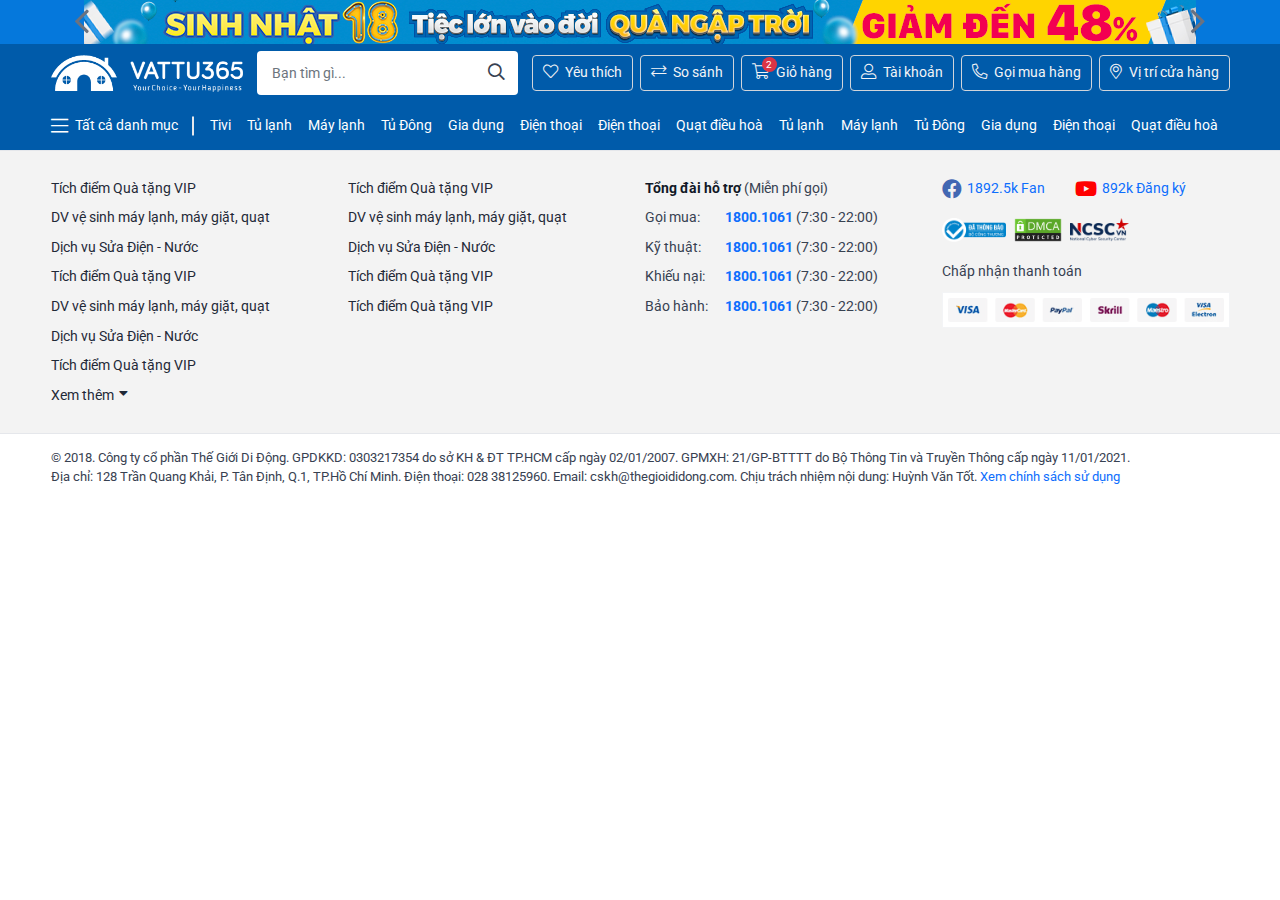
==== chi-tiet-san-pham.html @ 50f1509b "Update" ====
<!DOCTYPE html>
<html lang="vi">
<head>
	<meta charset="UTF-8">
	<meta name="viewport"
		  content="width=device-width, user-scalable=no, initial-scale=1.0, maximum-scale=1.0, minimum-scale=1.0">

	<title>Template - Vật Tư</title>
	<meta name="description" content="Template - Vật Tư">
	<meta name="author" content="">

	<meta property="og:title" content="Template - Vật Tư">
	<meta property="og:type" content="website">
	<meta property="og:url" content="">
	<meta property="og:description" content="Template - Vật Tư">
	<meta property="og:image" content="">

	<link rel="icon" href="/assets/images/favicon.png">
	<link rel="apple-touch-icon" href="/assets/images/favicon.png">

	<link rel="preconnect" href="https://fonts.googleapis.com">
	<link rel="preconnect" href="https://fonts.gstatic.com" crossorigin>
	<link href="https://fonts.googleapis.com/css2?family=Roboto:ital,wght@0,300;0,400;0,500;0,700;0,900;1,300;1,400;1,500;1,700;1,900&display=swap"
		  rel="stylesheet">

	<link rel="stylesheet" href="./assets/libs/bootstrap/bootstrap.min.css">
	<link rel="stylesheet" href="./assets/libs/fancybox/jquery.fancybox.css">
	<link rel="stylesheet" href="./assets/libs/swiper/swiper-bundle.min.css">
	<link rel="stylesheet" href="./assets/fonts/fontawesome/css/all.min.css">
	<link rel="stylesheet" href="./assets/css/base.css">
	<link rel="stylesheet" href="./assets/css/style.css">
</head>

<body>
<header id="header" class="header bgc-primary">
	<div class="header-slider position-relative z-index-2 overflow-hidden bgc-hover">
		<div class="container-lg px-0 px-lg-3">
			<div class="position-relative" id="sliderHeader">
				<div class="swiper">
					<div class="swiper-wrapper">
						<div class="swiper-slide">
							<div class="header-slider_item">
								<a class="d-block" href="">
									<img src="./assets/images/header-slide/1200-44-1200x44-1.png" width="1200"
										 height="44" alt="">
								</a>
							</div>
						</div>
						<div class="swiper-slide">
							<div class="header-slider_item">
								<a class="d-block" href="">
									<img src="./assets/images/header-slide/1200-44-1200x44-9.png" width="1200"
										 height="44" alt="">
								</a>
							</div>
						</div>
					</div>
				</div>
				<div class="button-slider button-prev position-absolute translate-middle-y top-50 z-index-2 transition-default">
					<i class="fal fa-angle-left"></i>
				</div>
				<div class="button-slider button-next position-absolute translate-middle-y top-50 z-index-2 transition-default">
					<i class="fal fa-angle-right"></i>
				</div>
			</div>
		</div>
	</div>
	<div class="header-main">
		<div class="container">
			<div class="header-main_inner">
				<div class="header-logo order-1 order-lg-1">
					<a href="/">
						<img src="./assets/images/logo-white.png" alt="">
					</a>
				</div>
				<div class="header-search order-3 order-lg-2">
					<form action="">
						<div class="header-search_wrapper">
							<div class="header-search_input">
								<input type="text" autocomplete="off" class="form-control form-search"
									   placeholder="Bạn tìm gì...">
								<button type="button" class="form-button"><i class="far fa-search"></i></button>
							</div>
							<div class="header-search_dropdown">
								<div class="header-search_dropdown__item">
									<div class="header-search_dropdown__item--header">
										Có phải bạn muốn tìm
									</div>
									<div class="header-search_dropdown__item--body">
										<a href="" class="item">
											Dịch vụ lắp đặt
										</a>
										<a href="" class="item">
											Laptop
										</a>
										<a href="" class="item">
											Laptop LG
										</a>
									</div>
								</div>
								<div class="header-search_dropdown__item">
									<div class="header-search_dropdown__item--header">
										Sản phẩm gợi ý
									</div>
									<div class="header-search_dropdown__item--body">
										<a href="" class="product-row">
											<div class="product-row_thumb">
												<div class="ratio ratio-16x9">
													<img data-src="https://cdn.tgdd.vn/Products/Images/1942/273413/TimerThumb/smart-qled-4k-50-inch-samsung-qa50q80b-(16).jpg"
														 class="lazy"
														 alt="">
												</div>
											</div>
											<div class="product-row_content">
												<div class="product-row_content--title">
													Samsung Smart TV QLED QA50Q80B
												</div>
												<div class="product-row_content--text">
													Online giá rẻ
												</div>
												<div class="product-row_content--price">
													<ins>
														20.500.000₫
													</ins>
													<del>
														24.500.000₫
													</del>
													<span>-10%</span>
												</div>
												<div class="product-row_content--text">
													Quà <b>4.000.000₫</b>
												</div>
											</div>
										</a>
										<a href="" class="product-row">
											<div class="product-row_thumb">
												<div class="ratio ratio-16x9">
													<img data-src="https://cdn.tgdd.vn/Products/Images/1942/273413/TimerThumb/smart-qled-4k-50-inch-samsung-qa50q80b-(16).jpg"
														 class="lazy"
														 alt="">
												</div>
											</div>
											<div class="product-row_content">
												<div class="product-row_content--title">
													Samsung Smart TV QLED QA50Q80B
													Samsung Smart TV QLED QA50Q80B
												</div>
												<div class="product-row_content--price">
													<ins>
														20.500.000₫
													</ins>
												</div>
											</div>
										</a>
										<a href="" class="product-row">
											<div class="product-row_thumb">
												<div class="ratio ratio-16x9">
													<img data-src="https://cdn.tgdd.vn/Products/Images/1942/273413/TimerThumb/smart-qled-4k-50-inch-samsung-qa50q80b-(16).jpg"
														 class="lazy"
														 alt="">
												</div>
											</div>
											<div class="product-row_content">
												<div class="product-row_content--title">
													Samsung Smart TV QLED QA50Q80B
												</div>
												<div class="product-row_content--text">
													Online giá rẻ
												</div>
												<div class="product-row_content--price">
													<ins>
														20.500.000₫
													</ins>
													<del>
														24.500.000₫
													</del>
													<span>-10%</span>
												</div>
												<div class="product-row_content--text">
													Quà <b>4.000.000₫</b>
												</div>
											</div>
										</a>
										<a href="" class="product-row">
											<div class="product-row_thumb">
												<div class="ratio ratio-16x9">
													<img data-src="https://cdn.tgdd.vn/Products/Images/1942/273413/TimerThumb/smart-qled-4k-50-inch-samsung-qa50q80b-(16).jpg"
														 class="lazy"
														 alt="">
												</div>
											</div>
											<div class="product-row_content">
												<div class="product-row_content--title">
													Samsung Smart TV QLED QA50Q80B
													Samsung Smart TV QLED QA50Q80B
												</div>
												<div class="product-row_content--price">
													<ins>
														20.500.000₫
													</ins>
												</div>
											</div>
										</a>
										<a href="" class="product-row">
											<div class="product-row_thumb">
												<div class="ratio ratio-16x9">
													<img data-src="https://cdn.tgdd.vn/Products/Images/1942/273413/TimerThumb/smart-qled-4k-50-inch-samsung-qa50q80b-(16).jpg"
														 class="lazy"
														 alt="">
												</div>
											</div>
											<div class="product-row_content">
												<div class="product-row_content--title">
													Samsung Smart TV QLED QA50Q80B
												</div>
												<div class="product-row_content--text">
													Online giá rẻ
												</div>
												<div class="product-row_content--price">
													<ins>
														20.500.000₫
													</ins>
													<del>
														24.500.000₫
													</del>
													<span>-10%</span>
												</div>
												<div class="product-row_content--text">
													Quà <b>4.000.000₫</b>
												</div>
											</div>
										</a>
										<a href="" class="product-row">
											<div class="product-row_thumb">
												<div class="ratio ratio-16x9">
													<img data-src="https://cdn.tgdd.vn/Products/Images/1942/273413/TimerThumb/smart-qled-4k-50-inch-samsung-qa50q80b-(16).jpg"
														 class="lazy"
														 alt="">
												</div>
											</div>
											<div class="product-row_content">
												<div class="product-row_content--title">
													Samsung Smart TV QLED QA50Q80B
													Samsung Smart TV QLED QA50Q80B
												</div>
												<div class="product-row_content--price">
													<ins>
														20.500.000₫
													</ins>
												</div>
											</div>
										</a>
										<a href="" class="product-row">
											<div class="product-row_thumb">
												<div class="ratio ratio-16x9">
													<img data-src="https://cdn.tgdd.vn/Products/Images/1942/273413/TimerThumb/smart-qled-4k-50-inch-samsung-qa50q80b-(16).jpg"
														 class="lazy"
														 alt="">
												</div>
											</div>
											<div class="product-row_content">
												<div class="product-row_content--title">
													Samsung Smart TV QLED QA50Q80B
												</div>
												<div class="product-row_content--text">
													Online giá rẻ
												</div>
												<div class="product-row_content--price">
													<ins>
														20.500.000₫
													</ins>
													<del>
														24.500.000₫
													</del>
													<span>-10%</span>
												</div>
												<div class="product-row_content--text">
													Quà <b>4.000.000₫</b>
												</div>
											</div>
										</a>
										<a href="" class="product-row">
											<div class="product-row_thumb">
												<div class="ratio ratio-16x9">
													<img data-src="https://cdn.tgdd.vn/Products/Images/1942/273413/TimerThumb/smart-qled-4k-50-inch-samsung-qa50q80b-(16).jpg"
														 class="lazy"
														 alt="">
												</div>
											</div>
											<div class="product-row_content">
												<div class="product-row_content--title">
													Samsung Smart TV QLED QA50Q80B
													Samsung Smart TV QLED QA50Q80B
												</div>
												<div class="product-row_content--price">
													<ins>
														20.500.000₫
													</ins>
												</div>
											</div>
										</a>
									</div>
								</div>
							</div>
						</div>
					</form>
				</div>
				<div class="header-actions ms-auto ms-lg-0 order-2 order-lg-3">
					<div class="header-actions_item">
						<a href="">
							<i class="fal fa-heart"></i>
							<span class="d-none d-lg-block">
								Yêu thích
							</span>
						</a>
					</div>
					<div class="header-actions_item d-none d-lg-flex">
						<a href="">
							<i class="fal fa-exchange"></i>
							So sánh
						</a>
					</div>
					<div class="header-actions_item">
						<a href="">
							<i class="fal fa-shopping-cart"></i>
							<span class="d-none d-lg-block">
								Giỏ hàng
							</span>
							<span class="number">2</span>
						</a>
					</div>
					<div class="header-actions_item">
						<a href="">
							<i class="fal fa-user-alt"></i>
							<span class="d-none d-lg-block">
								Tài khoản
							</span>
						</a>
					</div>
					<div class="header-actions_item">
						<a href="">
							<i class="fal fa-phone-alt"></i>
							<span class="d-none d-lg-block">
								Gọi mua hàng
							</span>
						</a>
					</div>
					<div class="header-actions_item">
						<a href="">
							<i class="fal fa-map-marker-alt"></i>
							<span class="d-none d-lg-block">
								Vị trí cửa hàng
							</span>
						</a>
					</div>
					<div class="header-actions_item d-flex d-lg-none">
						<a href="javascript:void(0)" id="header-hamburger">
							<i class="fal fa-bars"></i>
						</a>
					</div>
				</div>
			</div>
		</div>
	</div>
	<div class="header-navigation">
		<div class="container">
			<ul class="navigation-list">
				<li class="navigation-list_item navigation-list_category">
					<a href="">
						<i class="fal fa-bars"></i>
						Tất cả danh mục
					</a>
					<ul class="navigation-mega" id="header-navigation">
						<li class="navigation-mega_item">
							<a href="">
								<span class="navigation-mega_item__icon">
									<img src="./assets/images/icon-navigation/hot.png" alt="">
								</span>
								Tivi, Loa, Dàn Karaoke
								<span class="navigation-mega_item__arrow">
									<i class="fal fa-angle-right"></i>
								</span>
							</a>
							<div class="navigation-mega_sub">
								<div class="navigation-mega_sub__item">
									<div class="navigation-mega_sub__item--title">
										<a href="">
											TIVI
											<span>
												Xem tất cả
												<i class="fas fa-caret-right"></i>
											</span>
										</a>
									</div>
									<ul class="navigation-mega_sub__item--list">
										<li>
											<a href="">
												Tivi trả góp 0 - 1%
											</a>
										</li>
										<li>
											<a href="">
												Sony
											</a>
										</li>
										<li>
											<a href="">
												Samsung
											</a>
										</li>
										<li>
											<a href="">
												LG
											</a>
										</li>
										<li>
											<a href="">
												TCL
											</a>
										</li>
										<li>
											<a href="">
												Từ 32 - 43 inch
											</a>
										</li>
										<li>
											<a href="">
												Từ 43 - 55 inch
											</a>
										</li>
										<li>
											<a href="">
												Dưới 7 triệu
											</a>
										</li>
										<li>
											<a href="">
												Tivi cao cấp
											</a>
										</li>
										<li>
											<a href="">
												Máy chiếu
											</a>
										</li>
									</ul>
								</div>
								<div class="navigation-mega_sub__item">
									<div class="navigation-mega_sub__item--title">
										<a href="">
											LOA, ÂM THANH
											<span>
												Xem tất cả
												<i class="fas fa-caret-right"></i>
											</span>
										</a>
									</div>
									<ul class="navigation-mega_sub__item--list">
										<li>
											<a href="">
												Loa kéo
											</a>
										</li>
										<li>
											<a href="">
												Loa Bluetooth
											</a>
										</li>
										<li>
											<a href="">
												Loa thanh (Soundbar)
											</a>
										</li>
										<li>
											<a href="">
												Dàn âm thanh
											</a>
										</li>
										<li>
											<a href="">
												Dàn Karaoke, Amply
											</a>
										</li>
										<li>
											<a href="">
												Micro
											</a>
										</li>
										<li>
											<a href="">
												Loa Sony
											</a>
										</li>
										<li>
											<a href="">
												Loa Samsung
											</a>
										</li>
										<li>
											<a href="">
												Loa Nanomax
											</a>
										</li>
										<li>
											<a href="">
												Loa JBL
											</a>
										</li>
									</ul>
								</div>
								<div class="navigation-mega_sub__item">
									<div class="navigation-mega_sub__item--title">
										<a href="">
											PHỤ KIỆN TIVI
										</a>
									</div>
									<ul class="navigation-mega_sub__item--list">
										<li>
											<a href="">
												Cáp HDMI, cáp Tivi
											</a>
										</li>
										<li>
											<a href="">
												Khung treo Tivi
											</a>
										</li>
										<li>
											<a href="">
												Điều khiển TV
											</a>
										</li>
										<li>
											<a href="">
												Android TV Box
											</a>
										</li>
									</ul>
								</div>
								<div class="navigation-mega_sub__item">
									<div class="navigation-mega_sub__item--title">
										<a href="">
											TIVI
											<span>
												Xem tất cả
												<i class="fas fa-caret-right"></i>
											</span>
										</a>
									</div>
									<ul class="navigation-mega_sub__item--list">
										<li>
											<a href="">
												Tivi trả góp 0 - 1%
											</a>
										</li>
										<li>
											<a href="">
												Sony
											</a>
										</li>
										<li>
											<a href="">
												Samsung
											</a>
										</li>
										<li>
											<a href="">
												LG
											</a>
										</li>
										<li>
											<a href="">
												TCL
											</a>
										</li>
										<li>
											<a href="">
												Từ 32 - 43 inch
											</a>
										</li>
										<li>
											<a href="">
												Từ 43 - 55 inch
											</a>
										</li>
										<li>
											<a href="">
												Dưới 7 triệu
											</a>
										</li>
										<li>
											<a href="">
												Tivi cao cấp
											</a>
										</li>
										<li>
											<a href="">
												Máy chiếu
											</a>
										</li>
									</ul>
								</div>
								<div class="navigation-mega_sub__item">
									<div class="navigation-mega_sub__item--title">
										<a href="">
											LOA, ÂM THANH
											<span>
												Xem tất cả
												<i class="fas fa-caret-right"></i>
											</span>
										</a>
									</div>
									<ul class="navigation-mega_sub__item--list">
										<li>
											<a href="">
												Loa kéo
											</a>
										</li>
										<li>
											<a href="">
												Loa Bluetooth
											</a>
										</li>
										<li>
											<a href="">
												Loa thanh (Soundbar)
											</a>
										</li>
										<li>
											<a href="">
												Dàn âm thanh
											</a>
										</li>
										<li>
											<a href="">
												Dàn Karaoke, Amply
											</a>
										</li>
										<li>
											<a href="">
												Micro
											</a>
										</li>
										<li>
											<a href="">
												Loa Sony
											</a>
										</li>
										<li>
											<a href="">
												Loa Samsung
											</a>
										</li>
										<li>
											<a href="">
												Loa Nanomax
											</a>
										</li>
										<li>
											<a href="">
												Loa JBL
											</a>
										</li>
									</ul>
								</div>
								<div class="navigation-mega_sub__item">
									<div class="navigation-mega_sub__item--title">
										<a href="">
											PHỤ KIỆN TIVI
										</a>
									</div>
									<ul class="navigation-mega_sub__item--list">
										<li>
											<a href="">
												Cáp HDMI, cáp Tivi
											</a>
										</li>
										<li>
											<a href="">
												Khung treo Tivi
											</a>
										</li>
										<li>
											<a href="">
												Điều khiển TV
											</a>
										</li>
										<li>
											<a href="">
												Android TV Box
											</a>
										</li>
									</ul>
								</div>
								<div class="navigation-mega_sub__item">
									<div class="navigation-mega_sub__item--title">
										<a href="">
											TIVI
											<span>
												Xem tất cả
												<i class="fas fa-caret-right"></i>
											</span>
										</a>
									</div>
									<ul class="navigation-mega_sub__item--list">
										<li>
											<a href="">
												Tivi trả góp 0 - 1%
											</a>
										</li>
										<li>
											<a href="">
												Sony
											</a>
										</li>
										<li>
											<a href="">
												Samsung
											</a>
										</li>
										<li>
											<a href="">
												LG
											</a>
										</li>
										<li>
											<a href="">
												TCL
											</a>
										</li>
										<li>
											<a href="">
												Từ 32 - 43 inch
											</a>
										</li>
										<li>
											<a href="">
												Từ 43 - 55 inch
											</a>
										</li>
										<li>
											<a href="">
												Dưới 7 triệu
											</a>
										</li>
										<li>
											<a href="">
												Tivi cao cấp
											</a>
										</li>
										<li>
											<a href="">
												Máy chiếu
											</a>
										</li>
									</ul>
								</div>
								<div class="navigation-mega_sub__item">
									<div class="navigation-mega_sub__item--title">
										<a href="">
											LOA, ÂM THANH
											<span>
												Xem tất cả
												<i class="fas fa-caret-right"></i>
											</span>
										</a>
									</div>
									<ul class="navigation-mega_sub__item--list">
										<li>
											<a href="">
												Loa kéo
											</a>
										</li>
										<li>
											<a href="">
												Loa Bluetooth
											</a>
										</li>
										<li>
											<a href="">
												Loa thanh (Soundbar)
											</a>
										</li>
										<li>
											<a href="">
												Dàn âm thanh
											</a>
										</li>
										<li>
											<a href="">
												Dàn Karaoke, Amply
											</a>
										</li>
										<li>
											<a href="">
												Micro
											</a>
										</li>
										<li>
											<a href="">
												Loa Sony
											</a>
										</li>
										<li>
											<a href="">
												Loa Samsung
											</a>
										</li>
										<li>
											<a href="">
												Loa Nanomax
											</a>
										</li>
										<li>
											<a href="">
												Loa JBL
											</a>
										</li>
									</ul>
								</div>
								<div class="navigation-mega_sub__item">
									<div class="navigation-mega_sub__item--title">
										<a href="">
											PHỤ KIỆN TIVI
										</a>
									</div>
									<ul class="navigation-mega_sub__item--list">
										<li>
											<a href="">
												Cáp HDMI, cáp Tivi
											</a>
										</li>
										<li>
											<a href="">
												Khung treo Tivi
											</a>
										</li>
										<li>
											<a href="">
												Điều khiển TV
											</a>
										</li>
										<li>
											<a href="">
												Android TV Box
											</a>
										</li>
									</ul>
								</div>
								<div class="navigation-mega_sub__item">
									<div class="navigation-mega_sub__item--title">
										<a href="">
											TIVI
											<span>
												Xem tất cả
												<i class="fas fa-caret-right"></i>
											</span>
										</a>
									</div>
									<ul class="navigation-mega_sub__item--list">
										<li>
											<a href="">
												Tivi trả góp 0 - 1%
											</a>
										</li>
										<li>
											<a href="">
												Sony
											</a>
										</li>
										<li>
											<a href="">
												Samsung
											</a>
										</li>
										<li>
											<a href="">
												LG
											</a>
										</li>
										<li>
											<a href="">
												TCL
											</a>
										</li>
										<li>
											<a href="">
												Từ 32 - 43 inch
											</a>
										</li>
										<li>
											<a href="">
												Từ 43 - 55 inch
											</a>
										</li>
										<li>
											<a href="">
												Dưới 7 triệu
											</a>
										</li>
										<li>
											<a href="">
												Tivi cao cấp
											</a>
										</li>
										<li>
											<a href="">
												Máy chiếu
											</a>
										</li>
									</ul>
								</div>
								<div class="navigation-mega_sub__item">
									<div class="navigation-mega_sub__item--title">
										<a href="">
											LOA, ÂM THANH
											<span>
												Xem tất cả
												<i class="fas fa-caret-right"></i>
											</span>
										</a>
									</div>
									<ul class="navigation-mega_sub__item--list">
										<li>
											<a href="">
												Loa kéo
											</a>
										</li>
										<li>
											<a href="">
												Loa Bluetooth
											</a>
										</li>
										<li>
											<a href="">
												Loa thanh (Soundbar)
											</a>
										</li>
										<li>
											<a href="">
												Dàn âm thanh
											</a>
										</li>
										<li>
											<a href="">
												Dàn Karaoke, Amply
											</a>
										</li>
										<li>
											<a href="">
												Micro
											</a>
										</li>
										<li>
											<a href="">
												Loa Sony
											</a>
										</li>
										<li>
											<a href="">
												Loa Samsung
											</a>
										</li>
										<li>
											<a href="">
												Loa Nanomax
											</a>
										</li>
										<li>
											<a href="">
												Loa JBL
											</a>
										</li>
									</ul>
								</div>
								<div class="navigation-mega_sub__item">
									<div class="navigation-mega_sub__item--title">
										<a href="">
											PHỤ KIỆN TIVI
										</a>
									</div>
									<ul class="navigation-mega_sub__item--list">
										<li>
											<a href="">
												Cáp HDMI, cáp Tivi
											</a>
										</li>
										<li>
											<a href="">
												Khung treo Tivi
											</a>
										</li>
										<li>
											<a href="">
												Điều khiển TV
											</a>
										</li>
										<li>
											<a href="">
												Android TV Box
											</a>
										</li>
									</ul>
								</div>
							</div>
						</li>
						<li class="navigation-mega_item">
							<a href="">
								<span class="navigation-mega_item__icon">
									<img src="./assets/images/icon-navigation/tu-lanh.png" alt="">
								</span>
								Tủ lạnh, tủ đông, tủ mát
								<span class="navigation-mega_item__arrow">
									<i class="fal fa-angle-right"></i>
								</span>
							</a>
							<div class="navigation-mega_sub">
								<div class="navigation-mega_sub__item">
									<div class="navigation-mega_sub__item--title">
										<a href="">
											TIVI
											<span>
												Xem tất cả
												<i class="fas fa-caret-right"></i>
											</span>
										</a>
									</div>
									<ul class="navigation-mega_sub__item--list">
										<li>
											<a href="">
												Tivi trả góp 0 - 1%
											</a>
										</li>
										<li>
											<a href="">
												Sony
											</a>
										</li>
										<li>
											<a href="">
												Samsung
											</a>
										</li>
										<li>
											<a href="">
												LG
											</a>
										</li>
										<li>
											<a href="">
												TCL
											</a>
										</li>
										<li>
											<a href="">
												Từ 32 - 43 inch
											</a>
										</li>
										<li>
											<a href="">
												Từ 43 - 55 inch
											</a>
										</li>
										<li>
											<a href="">
												Dưới 7 triệu
											</a>
										</li>
										<li>
											<a href="">
												Tivi cao cấp
											</a>
										</li>
										<li>
											<a href="">
												Máy chiếu
											</a>
										</li>
									</ul>
								</div>
								<div class="navigation-mega_sub__item">
									<div class="navigation-mega_sub__item--title">
										<a href="">
											LOA, ÂM THANH
											<span>
												Xem tất cả
												<i class="fas fa-caret-right"></i>
											</span>
										</a>
									</div>
									<ul class="navigation-mega_sub__item--list">
										<li>
											<a href="">
												Loa kéo
											</a>
										</li>
										<li>
											<a href="">
												Loa Bluetooth
											</a>
										</li>
										<li>
											<a href="">
												Loa thanh (Soundbar)
											</a>
										</li>
										<li>
											<a href="">
												Dàn âm thanh
											</a>
										</li>
										<li>
											<a href="">
												Dàn Karaoke, Amply
											</a>
										</li>
										<li>
											<a href="">
												Micro
											</a>
										</li>
										<li>
											<a href="">
												Loa Sony
											</a>
										</li>
										<li>
											<a href="">
												Loa Samsung
											</a>
										</li>
										<li>
											<a href="">
												Loa Nanomax
											</a>
										</li>
										<li>
											<a href="">
												Loa JBL
											</a>
										</li>
									</ul>
								</div>
								<div class="navigation-mega_sub__item">
									<div class="navigation-mega_sub__item--title">
										<a href="">
											PHỤ KIỆN TIVI
										</a>
									</div>
									<ul class="navigation-mega_sub__item--list">
										<li>
											<a href="">
												Cáp HDMI, cáp Tivi
											</a>
										</li>
										<li>
											<a href="">
												Khung treo Tivi
											</a>
										</li>
										<li>
											<a href="">
												Điều khiển TV
											</a>
										</li>
										<li>
											<a href="">
												Android TV Box
											</a>
										</li>
									</ul>
								</div>
							</div>
						</li>
						<li class="navigation-mega_item">
							<a href="">
								<span class="navigation-mega_item__icon">
									<img src="./assets/images/icon-navigation/may-giat.png" alt="">
								</span>
								Máy giặt, sấy quần áo
								<span class="navigation-mega_item__arrow">
									<i class="fal fa-angle-right"></i>
								</span>
							</a>
							<div class="navigation-mega_sub">
								<div class="navigation-mega_sub__item">
									<div class="navigation-mega_sub__item--title">
										<a href="">
											PHỤ KIỆN TIVI
										</a>
									</div>
									<ul class="navigation-mega_sub__item--list">
										<li>
											<a href="">
												Cáp HDMI, cáp Tivi
											</a>
										</li>
										<li>
											<a href="">
												Khung treo Tivi
											</a>
										</li>
										<li>
											<a href="">
												Điều khiển TV
											</a>
										</li>
										<li>
											<a href="">
												Android TV Box
											</a>
										</li>
									</ul>
								</div>
							</div>
						</li>
						<li class="navigation-mega_item">
							<a href="">
								<span class="navigation-mega_item__icon">
									<img src="./assets/images/icon-navigation/hot.png" alt="">
								</span>
								Máy lạnh, quạt điều hoà
								<span class="navigation-mega_item__arrow">
									<i class="fal fa-angle-right"></i>
								</span>
							</a>
							<div class="navigation-mega_sub">
								<div class="navigation-mega_sub__item">
									<div class="navigation-mega_sub__item--title">
										<a href="">
											TIVI
											<span>
												Xem tất cả
												<i class="fas fa-caret-right"></i>
											</span>
										</a>
									</div>
									<ul class="navigation-mega_sub__item--list">
										<li>
											<a href="">
												Tivi trả góp 0 - 1%
											</a>
										</li>
										<li>
											<a href="">
												Sony
											</a>
										</li>
										<li>
											<a href="">
												Samsung
											</a>
										</li>
										<li>
											<a href="">
												LG
											</a>
										</li>
										<li>
											<a href="">
												TCL
											</a>
										</li>
										<li>
											<a href="">
												Từ 32 - 43 inch
											</a>
										</li>
										<li>
											<a href="">
												Từ 43 - 55 inch
											</a>
										</li>
										<li>
											<a href="">
												Dưới 7 triệu
											</a>
										</li>
										<li>
											<a href="">
												Tivi cao cấp
											</a>
										</li>
										<li>
											<a href="">
												Máy chiếu
											</a>
										</li>
									</ul>
								</div>
								<div class="navigation-mega_sub__item">
									<div class="navigation-mega_sub__item--title">
										<a href="">
											LOA, ÂM THANH
											<span>
												Xem tất cả
												<i class="fas fa-caret-right"></i>
											</span>
										</a>
									</div>
									<ul class="navigation-mega_sub__item--list">
										<li>
											<a href="">
												Loa kéo
											</a>
										</li>
										<li>
											<a href="">
												Loa Bluetooth
											</a>
										</li>
										<li>
											<a href="">
												Loa thanh (Soundbar)
											</a>
										</li>
										<li>
											<a href="">
												Dàn âm thanh
											</a>
										</li>
										<li>
											<a href="">
												Dàn Karaoke, Amply
											</a>
										</li>
										<li>
											<a href="">
												Micro
											</a>
										</li>
										<li>
											<a href="">
												Loa Sony
											</a>
										</li>
										<li>
											<a href="">
												Loa Samsung
											</a>
										</li>
										<li>
											<a href="">
												Loa Nanomax
											</a>
										</li>
										<li>
											<a href="">
												Loa JBL
											</a>
										</li>
									</ul>
								</div>
								<div class="navigation-mega_sub__item">
									<div class="navigation-mega_sub__item--title">
										<a href="">
											PHỤ KIỆN TIVI
										</a>
									</div>
									<ul class="navigation-mega_sub__item--list">
										<li>
											<a href="">
												Cáp HDMI, cáp Tivi
											</a>
										</li>
										<li>
											<a href="">
												Khung treo Tivi
											</a>
										</li>
										<li>
											<a href="">
												Điều khiển TV
											</a>
										</li>
										<li>
											<a href="">
												Android TV Box
											</a>
										</li>
									</ul>
								</div>
								<div class="navigation-mega_sub__item">
									<div class="navigation-mega_sub__item--title">
										<a href="">
											LOA, ÂM THANH
											<span>
												Xem tất cả
												<i class="fas fa-caret-right"></i>
											</span>
										</a>
									</div>
									<ul class="navigation-mega_sub__item--list">
										<li>
											<a href="">
												Loa kéo
											</a>
										</li>
										<li>
											<a href="">
												Loa Bluetooth
											</a>
										</li>
										<li>
											<a href="">
												Loa thanh (Soundbar)
											</a>
										</li>
										<li>
											<a href="">
												Dàn âm thanh
											</a>
										</li>
										<li>
											<a href="">
												Dàn Karaoke, Amply
											</a>
										</li>
										<li>
											<a href="">
												Micro
											</a>
										</li>
										<li>
											<a href="">
												Loa Sony
											</a>
										</li>
										<li>
											<a href="">
												Loa Samsung
											</a>
										</li>
										<li>
											<a href="">
												Loa Nanomax
											</a>
										</li>
										<li>
											<a href="">
												Loa JBL
											</a>
										</li>
									</ul>
								</div>
							</div>
						</li>
						<li class="navigation-mega_item">
							<a href="">
								<span class="navigation-mega_item__icon">
									<img src="./assets/images/icon-navigation/dien-gia-dung.png" alt="">
								</span>
								Điện gia dụng, Nồi chiên
								<span class="navigation-mega_item__arrow">
									<i class="fal fa-angle-right"></i>
								</span>
							</a>
							<div class="navigation-mega_sub">
								<div class="navigation-mega_sub__item">
									<div class="navigation-mega_sub__item--title">
										<a href="">
											TIVI
											<span>
												Xem tất cả
												<i class="fas fa-caret-right"></i>
											</span>
										</a>
									</div>
									<ul class="navigation-mega_sub__item--list">
										<li>
											<a href="">
												Tivi trả góp 0 - 1%
											</a>
										</li>
										<li>
											<a href="">
												Sony
											</a>
										</li>
										<li>
											<a href="">
												Samsung
											</a>
										</li>
										<li>
											<a href="">
												LG
											</a>
										</li>
										<li>
											<a href="">
												TCL
											</a>
										</li>
										<li>
											<a href="">
												Từ 32 - 43 inch
											</a>
										</li>
										<li>
											<a href="">
												Từ 43 - 55 inch
											</a>
										</li>
										<li>
											<a href="">
												Dưới 7 triệu
											</a>
										</li>
										<li>
											<a href="">
												Tivi cao cấp
											</a>
										</li>
										<li>
											<a href="">
												Máy chiếu
											</a>
										</li>
									</ul>
								</div>
								<div class="navigation-mega_sub__item">
									<div class="navigation-mega_sub__item--title">
										<a href="">
											LOA, ÂM THANH
											<span>
												Xem tất cả
												<i class="fas fa-caret-right"></i>
											</span>
										</a>
									</div>
									<ul class="navigation-mega_sub__item--list">
										<li>
											<a href="">
												Loa kéo
											</a>
										</li>
										<li>
											<a href="">
												Loa Bluetooth
											</a>
										</li>
										<li>
											<a href="">
												Loa thanh (Soundbar)
											</a>
										</li>
										<li>
											<a href="">
												Dàn âm thanh
											</a>
										</li>
										<li>
											<a href="">
												Dàn Karaoke, Amply
											</a>
										</li>
										<li>
											<a href="">
												Micro
											</a>
										</li>
										<li>
											<a href="">
												Loa Sony
											</a>
										</li>
										<li>
											<a href="">
												Loa Samsung
											</a>
										</li>
										<li>
											<a href="">
												Loa Nanomax
											</a>
										</li>
										<li>
											<a href="">
												Loa JBL
											</a>
										</li>
									</ul>
								</div>
								<div class="navigation-mega_sub__item">
									<div class="navigation-mega_sub__item--title">
										<a href="">
											PHỤ KIỆN TIVI
										</a>
									</div>
									<ul class="navigation-mega_sub__item--list">
										<li>
											<a href="">
												Cáp HDMI, cáp Tivi
											</a>
										</li>
										<li>
											<a href="">
												Khung treo Tivi
											</a>
										</li>
										<li>
											<a href="">
												Điều khiển TV
											</a>
										</li>
										<li>
											<a href="">
												Android TV Box
											</a>
										</li>
									</ul>
								</div>
								<div class="navigation-mega_sub__item">
									<div class="navigation-mega_sub__item--title">
										<a href="">
											LOA, ÂM THANH
											<span>
												Xem tất cả
												<i class="fas fa-caret-right"></i>
											</span>
										</a>
									</div>
									<ul class="navigation-mega_sub__item--list">
										<li>
											<a href="">
												Loa kéo
											</a>
										</li>
										<li>
											<a href="">
												Loa Bluetooth
											</a>
										</li>
										<li>
											<a href="">
												Loa thanh (Soundbar)
											</a>
										</li>
										<li>
											<a href="">
												Dàn âm thanh
											</a>
										</li>
										<li>
											<a href="">
												Dàn Karaoke, Amply
											</a>
										</li>
										<li>
											<a href="">
												Micro
											</a>
										</li>
										<li>
											<a href="">
												Loa Sony
											</a>
										</li>
										<li>
											<a href="">
												Loa Samsung
											</a>
										</li>
										<li>
											<a href="">
												Loa Nanomax
											</a>
										</li>
										<li>
											<a href="">
												Loa JBL
											</a>
										</li>
									</ul>
								</div>
							</div>
						</li>
						<li class="navigation-mega_item">
							<a href="">
								<span class="navigation-mega_item__icon">
									<img src="./assets/images/icon-navigation/do-dung-nha-bep.png" alt="">
								</span>
								Đồ dùng nhà bếp, Bếp điện
								<span class="navigation-mega_item__arrow">
									<i class="fal fa-angle-right"></i>
								</span>
							</a>
							<div class="navigation-mega_sub">
								<div class="navigation-mega_sub__item">
									<div class="navigation-mega_sub__item--title">
										<a href="">
											TIVI
											<span>
												Xem tất cả
												<i class="fas fa-caret-right"></i>
											</span>
										</a>
									</div>
									<ul class="navigation-mega_sub__item--list">
										<li>
											<a href="">
												Tivi trả góp 0 - 1%
											</a>
										</li>
										<li>
											<a href="">
												Sony
											</a>
										</li>
										<li>
											<a href="">
												Samsung
											</a>
										</li>
										<li>
											<a href="">
												LG
											</a>
										</li>
										<li>
											<a href="">
												TCL
											</a>
										</li>
										<li>
											<a href="">
												Từ 32 - 43 inch
											</a>
										</li>
										<li>
											<a href="">
												Từ 43 - 55 inch
											</a>
										</li>
										<li>
											<a href="">
												Dưới 7 triệu
											</a>
										</li>
										<li>
											<a href="">
												Tivi cao cấp
											</a>
										</li>
										<li>
											<a href="">
												Máy chiếu
											</a>
										</li>
									</ul>
								</div>
								<div class="navigation-mega_sub__item">
									<div class="navigation-mega_sub__item--title">
										<a href="">
											LOA, ÂM THANH
											<span>
												Xem tất cả
												<i class="fas fa-caret-right"></i>
											</span>
										</a>
									</div>
									<ul class="navigation-mega_sub__item--list">
										<li>
											<a href="">
												Loa kéo
											</a>
										</li>
										<li>
											<a href="">
												Loa Bluetooth
											</a>
										</li>
										<li>
											<a href="">
												Loa thanh (Soundbar)
											</a>
										</li>
										<li>
											<a href="">
												Dàn âm thanh
											</a>
										</li>
										<li>
											<a href="">
												Dàn Karaoke, Amply
											</a>
										</li>
										<li>
											<a href="">
												Micro
											</a>
										</li>
										<li>
											<a href="">
												Loa Sony
											</a>
										</li>
										<li>
											<a href="">
												Loa Samsung
											</a>
										</li>
										<li>
											<a href="">
												Loa Nanomax
											</a>
										</li>
										<li>
											<a href="">
												Loa JBL
											</a>
										</li>
									</ul>
								</div>
								<div class="navigation-mega_sub__item">
									<div class="navigation-mega_sub__item--title">
										<a href="">
											PHỤ KIỆN TIVI
										</a>
									</div>
									<ul class="navigation-mega_sub__item--list">
										<li>
											<a href="">
												Cáp HDMI, cáp Tivi
											</a>
										</li>
										<li>
											<a href="">
												Khung treo Tivi
											</a>
										</li>
										<li>
											<a href="">
												Điều khiển TV
											</a>
										</li>
										<li>
											<a href="">
												Android TV Box
											</a>
										</li>
									</ul>
								</div>
								<div class="navigation-mega_sub__item">
									<div class="navigation-mega_sub__item--title">
										<a href="">
											LOA, ÂM THANH
											<span>
												Xem tất cả
												<i class="fas fa-caret-right"></i>
											</span>
										</a>
									</div>
									<ul class="navigation-mega_sub__item--list">
										<li>
											<a href="">
												Loa kéo
											</a>
										</li>
										<li>
											<a href="">
												Loa Bluetooth
											</a>
										</li>
										<li>
											<a href="">
												Loa thanh (Soundbar)
											</a>
										</li>
										<li>
											<a href="">
												Dàn âm thanh
											</a>
										</li>
										<li>
											<a href="">
												Dàn Karaoke, Amply
											</a>
										</li>
										<li>
											<a href="">
												Micro
											</a>
										</li>
										<li>
											<a href="">
												Loa Sony
											</a>
										</li>
										<li>
											<a href="">
												Loa Samsung
											</a>
										</li>
										<li>
											<a href="">
												Loa Nanomax
											</a>
										</li>
										<li>
											<a href="">
												Loa JBL
											</a>
										</li>
									</ul>
								</div>
							</div>
						</li>
						<li class="navigation-mega_item">
							<a href="">
								<span class="navigation-mega_item__icon">
									<img src="./assets/images/icon-navigation/loc-nuoc.png" alt="">
								</span>
								Lọc nước, Sinh tố, Xay ép
								<span class="navigation-mega_item__arrow">
									<i class="fal fa-angle-right"></i>
								</span>
							</a>
							<div class="navigation-mega_sub">
								<div class="navigation-mega_sub__item">
									<div class="navigation-mega_sub__item--title">
										<a href="">
											TIVI
											<span>
												Xem tất cả
												<i class="fas fa-caret-right"></i>
											</span>
										</a>
									</div>
									<ul class="navigation-mega_sub__item--list">
										<li>
											<a href="">
												Tivi trả góp 0 - 1%
											</a>
										</li>
										<li>
											<a href="">
												Sony
											</a>
										</li>
										<li>
											<a href="">
												Samsung
											</a>
										</li>
										<li>
											<a href="">
												LG
											</a>
										</li>
										<li>
											<a href="">
												TCL
											</a>
										</li>
										<li>
											<a href="">
												Từ 32 - 43 inch
											</a>
										</li>
										<li>
											<a href="">
												Từ 43 - 55 inch
											</a>
										</li>
										<li>
											<a href="">
												Dưới 7 triệu
											</a>
										</li>
										<li>
											<a href="">
												Tivi cao cấp
											</a>
										</li>
										<li>
											<a href="">
												Máy chiếu
											</a>
										</li>
									</ul>
								</div>
								<div class="navigation-mega_sub__item">
									<div class="navigation-mega_sub__item--title">
										<a href="">
											LOA, ÂM THANH
											<span>
												Xem tất cả
												<i class="fas fa-caret-right"></i>
											</span>
										</a>
									</div>
									<ul class="navigation-mega_sub__item--list">
										<li>
											<a href="">
												Loa kéo
											</a>
										</li>
										<li>
											<a href="">
												Loa Bluetooth
											</a>
										</li>
										<li>
											<a href="">
												Loa thanh (Soundbar)
											</a>
										</li>
										<li>
											<a href="">
												Dàn âm thanh
											</a>
										</li>
										<li>
											<a href="">
												Dàn Karaoke, Amply
											</a>
										</li>
										<li>
											<a href="">
												Micro
											</a>
										</li>
										<li>
											<a href="">
												Loa Sony
											</a>
										</li>
										<li>
											<a href="">
												Loa Samsung
											</a>
										</li>
										<li>
											<a href="">
												Loa Nanomax
											</a>
										</li>
										<li>
											<a href="">
												Loa JBL
											</a>
										</li>
									</ul>
								</div>
								<div class="navigation-mega_sub__item">
									<div class="navigation-mega_sub__item--title">
										<a href="">
											PHỤ KIỆN TIVI
										</a>
									</div>
									<ul class="navigation-mega_sub__item--list">
										<li>
											<a href="">
												Cáp HDMI, cáp Tivi
											</a>
										</li>
										<li>
											<a href="">
												Khung treo Tivi
											</a>
										</li>
										<li>
											<a href="">
												Điều khiển TV
											</a>
										</li>
										<li>
											<a href="">
												Android TV Box
											</a>
										</li>
									</ul>
								</div>
								<div class="navigation-mega_sub__item">
									<div class="navigation-mega_sub__item--title">
										<a href="">
											LOA, ÂM THANH
											<span>
												Xem tất cả
												<i class="fas fa-caret-right"></i>
											</span>
										</a>
									</div>
									<ul class="navigation-mega_sub__item--list">
										<li>
											<a href="">
												Loa kéo
											</a>
										</li>
										<li>
											<a href="">
												Loa Bluetooth
											</a>
										</li>
										<li>
											<a href="">
												Loa thanh (Soundbar)
											</a>
										</li>
										<li>
											<a href="">
												Dàn âm thanh
											</a>
										</li>
										<li>
											<a href="">
												Dàn Karaoke, Amply
											</a>
										</li>
										<li>
											<a href="">
												Micro
											</a>
										</li>
										<li>
											<a href="">
												Loa Sony
											</a>
										</li>
										<li>
											<a href="">
												Loa Samsung
											</a>
										</li>
										<li>
											<a href="">
												Loa Nanomax
											</a>
										</li>
										<li>
											<a href="">
												Loa JBL
											</a>
										</li>
									</ul>
								</div>
							</div>
						</li>
						<li class="navigation-mega_item">
							<a href="">
								<span class="navigation-mega_item__icon">
									<img src="./assets/images/icon-navigation/suc-khoe.png" alt="">
								</span>
								Sức khoẻ, làm đẹp
								<span class="navigation-meta_item__new">
									Mới
								</span>
							</a>
						</li>
						<li class="navigation-mega_item">
							<a href="">
								<span class="navigation-mega_item__icon">
									<img src="./assets/images/icon-navigation/sua-chua.png" alt="">
								</span>
								Máy khoan, D.cụ sữa chữa
								<span class="navigation-mega_item__arrow">
									<i class="fal fa-angle-right"></i>
								</span>
							</a>
							<div class="navigation-mega_sub">
								<div class="navigation-mega_sub__item">
									<div class="navigation-mega_sub__item--title">
										<a href="">
											TIVI
											<span>
												Xem tất cả
												<i class="fas fa-caret-right"></i>
											</span>
										</a>
									</div>
									<ul class="navigation-mega_sub__item--list">
										<li>
											<a href="">
												Tivi trả góp 0 - 1%
											</a>
										</li>
										<li>
											<a href="">
												Sony
											</a>
										</li>
										<li>
											<a href="">
												Samsung
											</a>
										</li>
										<li>
											<a href="">
												LG
											</a>
										</li>
										<li>
											<a href="">
												TCL
											</a>
										</li>
										<li>
											<a href="">
												Từ 32 - 43 inch
											</a>
										</li>
										<li>
											<a href="">
												Từ 43 - 55 inch
											</a>
										</li>
										<li>
											<a href="">
												Dưới 7 triệu
											</a>
										</li>
										<li>
											<a href="">
												Tivi cao cấp
											</a>
										</li>
										<li>
											<a href="">
												Máy chiếu
											</a>
										</li>
									</ul>
								</div>
								<div class="navigation-mega_sub__item">
									<div class="navigation-mega_sub__item--title">
										<a href="">
											LOA, ÂM THANH
											<span>
												Xem tất cả
												<i class="fas fa-caret-right"></i>
											</span>
										</a>
									</div>
									<ul class="navigation-mega_sub__item--list">
										<li>
											<a href="">
												Loa kéo
											</a>
										</li>
										<li>
											<a href="">
												Loa Bluetooth
											</a>
										</li>
										<li>
											<a href="">
												Loa thanh (Soundbar)
											</a>
										</li>
										<li>
											<a href="">
												Dàn âm thanh
											</a>
										</li>
										<li>
											<a href="">
												Dàn Karaoke, Amply
											</a>
										</li>
										<li>
											<a href="">
												Micro
											</a>
										</li>
										<li>
											<a href="">
												Loa Sony
											</a>
										</li>
										<li>
											<a href="">
												Loa Samsung
											</a>
										</li>
										<li>
											<a href="">
												Loa Nanomax
											</a>
										</li>
										<li>
											<a href="">
												Loa JBL
											</a>
										</li>
									</ul>
								</div>
								<div class="navigation-mega_sub__item">
									<div class="navigation-mega_sub__item--title">
										<a href="">
											PHỤ KIỆN TIVI
										</a>
									</div>
									<ul class="navigation-mega_sub__item--list">
										<li>
											<a href="">
												Cáp HDMI, cáp Tivi
											</a>
										</li>
										<li>
											<a href="">
												Khung treo Tivi
											</a>
										</li>
										<li>
											<a href="">
												Điều khiển TV
											</a>
										</li>
										<li>
											<a href="">
												Android TV Box
											</a>
										</li>
									</ul>
								</div>
								<div class="navigation-mega_sub__item">
									<div class="navigation-mega_sub__item--title">
										<a href="">
											LOA, ÂM THANH
											<span>
												Xem tất cả
												<i class="fas fa-caret-right"></i>
											</span>
										</a>
									</div>
									<ul class="navigation-mega_sub__item--list">
										<li>
											<a href="">
												Loa kéo
											</a>
										</li>
										<li>
											<a href="">
												Loa Bluetooth
											</a>
										</li>
										<li>
											<a href="">
												Loa thanh (Soundbar)
											</a>
										</li>
										<li>
											<a href="">
												Dàn âm thanh
											</a>
										</li>
										<li>
											<a href="">
												Dàn Karaoke, Amply
											</a>
										</li>
										<li>
											<a href="">
												Micro
											</a>
										</li>
										<li>
											<a href="">
												Loa Sony
											</a>
										</li>
										<li>
											<a href="">
												Loa Samsung
											</a>
										</li>
										<li>
											<a href="">
												Loa Nanomax
											</a>
										</li>
										<li>
											<a href="">
												Loa JBL
											</a>
										</li>
									</ul>
								</div>
							</div>
						</li>
						<li class="navigation-mega_item">
							<a href="">
								<span class="navigation-mega_item__icon">
									<img src="./assets/images/icon-navigation/dien-thoai.png" alt="">
								</span>
								Điện thoại, Laptop, Tablet
								<span class="navigation-mega_item__arrow">
									<i class="fal fa-angle-right"></i>
								</span>
							</a>
						</li>
						<li class="navigation-mega_item">
							<a href="">
								<span class="navigation-mega_item__icon">
									<img src="./assets/images/icon-navigation/tai-nghe.png" alt="">
								</span>
								Phụ kiện, Đồng hồ
								<span class="navigation-mega_item__arrow">
									<i class="fal fa-angle-right"></i>
								</span>
							</a>
							<div class="navigation-mega_sub">
								<div class="navigation-mega_sub__item">
									<div class="navigation-mega_sub__item--title">
										<a href="">
											TIVI
											<span>
												Xem tất cả
												<i class="fas fa-caret-right"></i>
											</span>
										</a>
									</div>
									<ul class="navigation-mega_sub__item--list">
										<li>
											<a href="">
												Tivi trả góp 0 - 1%
											</a>
										</li>
										<li>
											<a href="">
												Sony
											</a>
										</li>
										<li>
											<a href="">
												Samsung
											</a>
										</li>
										<li>
											<a href="">
												LG
											</a>
										</li>
										<li>
											<a href="">
												TCL
											</a>
										</li>
										<li>
											<a href="">
												Từ 32 - 43 inch
											</a>
										</li>
										<li>
											<a href="">
												Từ 43 - 55 inch
											</a>
										</li>
										<li>
											<a href="">
												Dưới 7 triệu
											</a>
										</li>
										<li>
											<a href="">
												Tivi cao cấp
											</a>
										</li>
										<li>
											<a href="">
												Máy chiếu
											</a>
										</li>
									</ul>
								</div>
								<div class="navigation-mega_sub__item">
									<div class="navigation-mega_sub__item--title">
										<a href="">
											LOA, ÂM THANH
											<span>
												Xem tất cả
												<i class="fas fa-caret-right"></i>
											</span>
										</a>
									</div>
									<ul class="navigation-mega_sub__item--list">
										<li>
											<a href="">
												Loa kéo
											</a>
										</li>
										<li>
											<a href="">
												Loa Bluetooth
											</a>
										</li>
										<li>
											<a href="">
												Loa thanh (Soundbar)
											</a>
										</li>
										<li>
											<a href="">
												Dàn âm thanh
											</a>
										</li>
										<li>
											<a href="">
												Dàn Karaoke, Amply
											</a>
										</li>
										<li>
											<a href="">
												Micro
											</a>
										</li>
										<li>
											<a href="">
												Loa Sony
											</a>
										</li>
										<li>
											<a href="">
												Loa Samsung
											</a>
										</li>
										<li>
											<a href="">
												Loa Nanomax
											</a>
										</li>
										<li>
											<a href="">
												Loa JBL
											</a>
										</li>
									</ul>
								</div>
								<div class="navigation-mega_sub__item">
									<div class="navigation-mega_sub__item--title">
										<a href="">
											PHỤ KIỆN TIVI
										</a>
									</div>
									<ul class="navigation-mega_sub__item--list">
										<li>
											<a href="">
												Cáp HDMI, cáp Tivi
											</a>
										</li>
										<li>
											<a href="">
												Khung treo Tivi
											</a>
										</li>
										<li>
											<a href="">
												Điều khiển TV
											</a>
										</li>
										<li>
											<a href="">
												Android TV Box
											</a>
										</li>
									</ul>
								</div>
								<div class="navigation-mega_sub__item">
									<div class="navigation-mega_sub__item--title">
										<a href="">
											LOA, ÂM THANH
											<span>
												Xem tất cả
												<i class="fas fa-caret-right"></i>
											</span>
										</a>
									</div>
									<ul class="navigation-mega_sub__item--list">
										<li>
											<a href="">
												Loa kéo
											</a>
										</li>
										<li>
											<a href="">
												Loa Bluetooth
											</a>
										</li>
										<li>
											<a href="">
												Loa thanh (Soundbar)
											</a>
										</li>
										<li>
											<a href="">
												Dàn âm thanh
											</a>
										</li>
										<li>
											<a href="">
												Dàn Karaoke, Amply
											</a>
										</li>
										<li>
											<a href="">
												Micro
											</a>
										</li>
										<li>
											<a href="">
												Loa Sony
											</a>
										</li>
										<li>
											<a href="">
												Loa Samsung
											</a>
										</li>
										<li>
											<a href="">
												Loa Nanomax
											</a>
										</li>
										<li>
											<a href="">
												Loa JBL
											</a>
										</li>
									</ul>
								</div>
							</div>
						</li>
						<li class="navigation-mega_item">
							<a href="">
								<span class="navigation-mega_item__icon">
									<img src="./assets/images/icon-navigation/may-cu.png" alt="">
								</span>
								Máy cũ, trưng bày
							</a>
						</li>
						<li class="navigation-mega_item">
							<a href="">
								<span class="navigation-mega_item__icon">
									<img src="./assets/images/icon-navigation/xe-dap.png" alt="">
								</span>
								Xe đạp, Đồ chơi vận động
								<span class="navigation-mega_item__arrow">
									<i class="fal fa-angle-right"></i>
								</span>
							</a>
							<div class="navigation-mega_sub">
								<div class="navigation-mega_sub__item">
									<div class="navigation-mega_sub__item--title">
										<a href="">
											TIVI
											<span>
												Xem tất cả
												<i class="fas fa-caret-right"></i>
											</span>
										</a>
									</div>
									<ul class="navigation-mega_sub__item--list">
										<li>
											<a href="">
												Tivi trả góp 0 - 1%
											</a>
										</li>
										<li>
											<a href="">
												Sony
											</a>
										</li>
										<li>
											<a href="">
												Samsung
											</a>
										</li>
										<li>
											<a href="">
												LG
											</a>
										</li>
										<li>
											<a href="">
												TCL
											</a>
										</li>
										<li>
											<a href="">
												Từ 32 - 43 inch
											</a>
										</li>
										<li>
											<a href="">
												Từ 43 - 55 inch
											</a>
										</li>
										<li>
											<a href="">
												Dưới 7 triệu
											</a>
										</li>
										<li>
											<a href="">
												Tivi cao cấp
											</a>
										</li>
										<li>
											<a href="">
												Máy chiếu
											</a>
										</li>
									</ul>
								</div>
								<div class="navigation-mega_sub__item">
									<div class="navigation-mega_sub__item--title">
										<a href="">
											LOA, ÂM THANH
											<span>
												Xem tất cả
												<i class="fas fa-caret-right"></i>
											</span>
										</a>
									</div>
									<ul class="navigation-mega_sub__item--list">
										<li>
											<a href="">
												Loa kéo
											</a>
										</li>
										<li>
											<a href="">
												Loa Bluetooth
											</a>
										</li>
										<li>
											<a href="">
												Loa thanh (Soundbar)
											</a>
										</li>
										<li>
											<a href="">
												Dàn âm thanh
											</a>
										</li>
										<li>
											<a href="">
												Dàn Karaoke, Amply
											</a>
										</li>
										<li>
											<a href="">
												Micro
											</a>
										</li>
										<li>
											<a href="">
												Loa Sony
											</a>
										</li>
										<li>
											<a href="">
												Loa Samsung
											</a>
										</li>
										<li>
											<a href="">
												Loa Nanomax
											</a>
										</li>
										<li>
											<a href="">
												Loa JBL
											</a>
										</li>
									</ul>
								</div>
								<div class="navigation-mega_sub__item">
									<div class="navigation-mega_sub__item--title">
										<a href="">
											PHỤ KIỆN TIVI
										</a>
									</div>
									<ul class="navigation-mega_sub__item--list">
										<li>
											<a href="">
												Cáp HDMI, cáp Tivi
											</a>
										</li>
										<li>
											<a href="">
												Khung treo Tivi
											</a>
										</li>
										<li>
											<a href="">
												Điều khiển TV
											</a>
										</li>
										<li>
											<a href="">
												Android TV Box
											</a>
										</li>
									</ul>
								</div>
								<div class="navigation-mega_sub__item">
									<div class="navigation-mega_sub__item--title">
										<a href="">
											LOA, ÂM THANH
											<span>
												Xem tất cả
												<i class="fas fa-caret-right"></i>
											</span>
										</a>
									</div>
									<ul class="navigation-mega_sub__item--list">
										<li>
											<a href="">
												Loa kéo
											</a>
										</li>
										<li>
											<a href="">
												Loa Bluetooth
											</a>
										</li>
										<li>
											<a href="">
												Loa thanh (Soundbar)
											</a>
										</li>
										<li>
											<a href="">
												Dàn âm thanh
											</a>
										</li>
										<li>
											<a href="">
												Dàn Karaoke, Amply
											</a>
										</li>
										<li>
											<a href="">
												Micro
											</a>
										</li>
										<li>
											<a href="">
												Loa Sony
											</a>
										</li>
										<li>
											<a href="">
												Loa Samsung
											</a>
										</li>
										<li>
											<a href="">
												Loa Nanomax
											</a>
										</li>
										<li>
											<a href="">
												Loa JBL
											</a>
										</li>
									</ul>
								</div>
							</div>
						</li>
						<li class="navigation-mega_item">
							<a href="">
								<span class="navigation-mega_item__icon">
									<img src="./assets/images/icon-navigation/dich-vu.png" alt="">
								</span>
								Dịch vụ hữu ích
								<span class="navigation-mega_item__arrow">
									<i class="fal fa-angle-right"></i>
								</span>
							</a>
							<div class="navigation-mega_sub">
								<div class="navigation-mega_sub__item">
									<div class="navigation-mega_sub__item--title">
										<a href="">
											TIVI
											<span>
												Xem tất cả
												<i class="fas fa-caret-right"></i>
											</span>
										</a>
									</div>
									<ul class="navigation-mega_sub__item--list">
										<li>
											<a href="">
												Tivi trả góp 0 - 1%
											</a>
										</li>
										<li>
											<a href="">
												Sony
											</a>
										</li>
										<li>
											<a href="">
												Samsung
											</a>
										</li>
										<li>
											<a href="">
												LG
											</a>
										</li>
										<li>
											<a href="">
												TCL
											</a>
										</li>
										<li>
											<a href="">
												Từ 32 - 43 inch
											</a>
										</li>
										<li>
											<a href="">
												Từ 43 - 55 inch
											</a>
										</li>
										<li>
											<a href="">
												Dưới 7 triệu
											</a>
										</li>
										<li>
											<a href="">
												Tivi cao cấp
											</a>
										</li>
										<li>
											<a href="">
												Máy chiếu
											</a>
										</li>
									</ul>
								</div>
								<div class="navigation-mega_sub__item">
									<div class="navigation-mega_sub__item--title">
										<a href="">
											LOA, ÂM THANH
											<span>
												Xem tất cả
												<i class="fas fa-caret-right"></i>
											</span>
										</a>
									</div>
									<ul class="navigation-mega_sub__item--list">
										<li>
											<a href="">
												Loa kéo
											</a>
										</li>
										<li>
											<a href="">
												Loa Bluetooth
											</a>
										</li>
										<li>
											<a href="">
												Loa thanh (Soundbar)
											</a>
										</li>
										<li>
											<a href="">
												Dàn âm thanh
											</a>
										</li>
										<li>
											<a href="">
												Dàn Karaoke, Amply
											</a>
										</li>
										<li>
											<a href="">
												Micro
											</a>
										</li>
										<li>
											<a href="">
												Loa Sony
											</a>
										</li>
										<li>
											<a href="">
												Loa Samsung
											</a>
										</li>
										<li>
											<a href="">
												Loa Nanomax
											</a>
										</li>
										<li>
											<a href="">
												Loa JBL
											</a>
										</li>
									</ul>
								</div>
								<div class="navigation-mega_sub__item">
									<div class="navigation-mega_sub__item--title">
										<a href="">
											PHỤ KIỆN TIVI
										</a>
									</div>
									<ul class="navigation-mega_sub__item--list">
										<li>
											<a href="">
												Cáp HDMI, cáp Tivi
											</a>
										</li>
										<li>
											<a href="">
												Khung treo Tivi
											</a>
										</li>
										<li>
											<a href="">
												Điều khiển TV
											</a>
										</li>
										<li>
											<a href="">
												Android TV Box
											</a>
										</li>
									</ul>
								</div>
								<div class="navigation-mega_sub__item">
									<div class="navigation-mega_sub__item--title">
										<a href="">
											LOA, ÂM THANH
											<span>
												Xem tất cả
												<i class="fas fa-caret-right"></i>
											</span>
										</a>
									</div>
									<ul class="navigation-mega_sub__item--list">
										<li>
											<a href="">
												Loa kéo
											</a>
										</li>
										<li>
											<a href="">
												Loa Bluetooth
											</a>
										</li>
										<li>
											<a href="">
												Loa thanh (Soundbar)
											</a>
										</li>
										<li>
											<a href="">
												Dàn âm thanh
											</a>
										</li>
										<li>
											<a href="">
												Dàn Karaoke, Amply
											</a>
										</li>
										<li>
											<a href="">
												Micro
											</a>
										</li>
										<li>
											<a href="">
												Loa Sony
											</a>
										</li>
										<li>
											<a href="">
												Loa Samsung
											</a>
										</li>
										<li>
											<a href="">
												Loa Nanomax
											</a>
										</li>
										<li>
											<a href="">
												Loa JBL
											</a>
										</li>
									</ul>
								</div>
							</div>
						</li>
					</ul>
				</li>
				<li class="navigation-list_item">
					<a href="">
						Tivi
					</a>
				</li>
				<li class="navigation-list_item">
					<a href="">
						Tủ lạnh
					</a>
				</li>
				<li class="navigation-list_item">
					<a href="">
						Máy lạnh
					</a>
				</li>
				<li class="navigation-list_item">
					<a href="">
						Tủ Đông
					</a>
				</li>
				<li class="navigation-list_item">
					<a href="">
						Gia dụng
					</a>
				</li>
				<li class="navigation-list_item">
					<a href="">
						Điện thoại
					</a>
				</li>
				<li class="navigation-list_item">
					<a href="">
						Điện thoại
					</a>
				</li>
				<li class="navigation-list_item">
					<a href="">
						Quạt điều hoà
					</a>
				</li>
				<li class="navigation-list_item">
					<a href="">
						Tủ lạnh
					</a>
				</li>
				<li class="navigation-list_item">
					<a href="">
						Máy lạnh
					</a>
				</li>
				<li class="navigation-list_item">
					<a href="">
						Tủ Đông
					</a>
				</li>
				<li class="navigation-list_item">
					<a href="">
						Gia dụng
					</a>
				</li>
				<li class="navigation-list_item">
					<a href="">
						Điện thoại
					</a>
				</li>
				<li class="navigation-list_item">
					<a href="">
						Quạt điều hoà
					</a>
				</li>
			</ul>
		</div>
	</div>
	<div class="header-overlay" id="header-overlay"></div>
</header>

<main id="main" class="main">

</main>

<footer id="footer" class="footer">
	<div class="footer-top">
		<div class="container">
			<div class="row g-10px row-cols-lg-4">
				<div class="col-lg col-6 order-3 order-lg-1">
					<div class="footer-list">
						<ul class="list-unstyled mb-0">
							<li>
								<a href="">
									Tích điểm Quà tặng VIP
								</a>
							</li>
							<li>
								<a href="">
									DV vệ sinh máy lạnh, máy giặt, quạt
								</a>
							</li>
							<li>
								<a href="">
									Dịch vụ Sửa Điện - Nước
								</a>
							</li>
							<li>
								<a href="">
									Tích điểm Quà tặng VIP
								</a>
							</li>
							<li>
								<a href="">
									DV vệ sinh máy lạnh, máy giặt, quạt
								</a>
							</li>
							<li>
								<a href="">
									Dịch vụ Sửa Điện - Nước
								</a>
							</li>
							<li>
								<a href="">
									Tích điểm Quà tặng VIP
								</a>
							</li>
							<li class="is-hidden">
								<a href="">
									DV vệ sinh máy lạnh, máy giặt, quạt
								</a>
							</li>
							<li class="is-hidden">
								<a href="">
									Dịch vụ Sửa Điện - Nước
								</a>
							</li>
							<li class="is-hidden">
								<a href="">
									Tích điểm Quà tặng VIP
								</a>
							</li>
							<li class="is-hidden">
								<a href="">
									DV vệ sinh máy lạnh, máy giặt, quạt
								</a>
							</li>
							<li class="is-hidden">
								<a href="">
									Dịch vụ Sửa Điện - Nước
								</a>
							</li>
							<li class="is-hidden">
								<a href="">
									Tích điểm Quà tặng VIP
								</a>
							</li>
							<li class="is-hidden">
								<a href="">
									DV vệ sinh máy lạnh, máy giặt, quạt
								</a>
							</li>
							<li class="is-hidden">
								<a href="">
									Dịch vụ Sửa Điện - Nước
								</a>
							</li>
							<li>
								<a href="javascript:void(0)" class="load-footer">
									Xem thêm <i class="fas fa-caret-down"></i>
								</a>
							</li>
						</ul>
					</div>
				</div>
				<div class="col-lg col-6 order-3 order-lg-1">
					<div class="footer-list">
						<ul class="list-unstyled mb-0">
							<li>
								<a href="">
									Tích điểm Quà tặng VIP
								</a>
							</li>
							<li>
								<a href="">
									DV vệ sinh máy lạnh, máy giặt, quạt
								</a>
							</li>
							<li>
								<a href="">
									Dịch vụ Sửa Điện - Nước
								</a>
							</li>
							<li>
								<a href="">
									Tích điểm Quà tặng VIP
								</a>
							</li>
							<li>
								<a href="">
									Tích điểm Quà tặng VIP
								</a>
							</li>
						</ul>
					</div>
				</div>
				<div class="col-lg col-12 order-1 order-lg-3">
					<div class="footer-contact">
						<div class="footer-contact_title">
							<b>Tổng đài hỗ trợ</b> (Miễn phí gọi)
						</div>
						<div class="footer-contact_item">
							<span>
								Gọi mua:
							</span>
							<a href="tel:1800.1061">1800.1061</a>
							(7:30 - 22:00)
						</div>
						<div class="footer-contact_item">
							<span>
								Kỹ thuật:
							</span>
							<a href="tel:1800.1061">1800.1061</a>
							(7:30 - 22:00)
						</div>
						<div class="footer-contact_item">
							<span>
								Khiếu nại:
							</span>
							<a href="tel:1800.1061">1800.1061</a>
							(7:30 - 22:00)
						</div>
						<div class="footer-contact_item">
							<span>
								Bảo hành:
							</span>
							<a href="tel:1800.1061">1800.1061</a>
							(7:30 - 22:00)
						</div>
					</div>
				</div>
				<div class="col-lg col-12 order-2 order-lg-3">
					<div class="footer-meta">
						<div class="footer-social">
							<div class="footer-social_item">
								<a href="">
									<i class="fab fa-facebook"></i>
									1892.5k Fan
								</a>
							</div>
							<div class="footer-social_item">
								<a href="">
									<i class="fab fa-youtube"></i>
									892k Đăng ký
								</a>
							</div>
						</div>
						<div class="footer-images">
							<a href="">
								<img src="./assets/images/bct.png"
									 height="24px"
									 width="79px" alt="">
							</a>
							<a href="">
								<img src="./assets/images/dmca.png"
									 height="24px"
									 width="122px" alt="">
							</a>
							<a href="">
								<img src="./assets/images/ncsc.png"
									 height="24px"
									 width="150px"
									 alt="">
							</a>
						</div>
						<div class="footer-payments">
							<div class="footer-payments_title">
								Chấp nhận thanh toán
							</div>
							<a href="">
								<img src="./assets/images/payments.png"
									 height="24px"
									 width="350px" alt="">
							</a>
						</div>
					</div>
				</div>
			</div>
		</div>
	</div>
	<div class="footer-bottom">
		<div class="container">
			<div class="row">
				<div class="col-lg-12">
					© 2018. Công ty cổ phần Thế Giới Di Động. GPDKKD: 0303217354 do sở KH & ĐT TP.HCM cấp ngày
					02/01/2007. GPMXH: 21/GP-BTTTT do Bộ Thông Tin và Truyền Thông cấp ngày 11/01/2021.
					<br>
					Địa chỉ: 128 Trần Quang Khải, P. Tân Định, Q.1, TP.Hồ Chí Minh. Điện thoại: 028 38125960. Email:
					cskh@thegioididong.com. Chịu trách nhiệm nội dung: Huỳnh Văn Tốt.
					<a href="">Xem chính sách sử dụng</a>
				</div>
			</div>
		</div>
	</div>
</footer>

<script type=" text/javascript" src="./assets/libs/jquery.min.js"></script>
<script type=" text/javascript" src="./assets/libs/jquery.lazy.min.js"></script>
<script type="text/javascript" src="./assets/libs/bootstrap/bootstrap.bundle.min.js"></script>
<script type="text/javascript" src="./assets/libs/fancybox/jquery.fancybox.js"></script>
<script type="text/javascript" src="./assets/libs/swiper/swiper-bundle.min.js"></script>
<script type="text/javascript" src="./assets/js/countdown.js"></script>
<script type="text/javascript" src="./assets/js/app.js"></script>
</body>
</html>
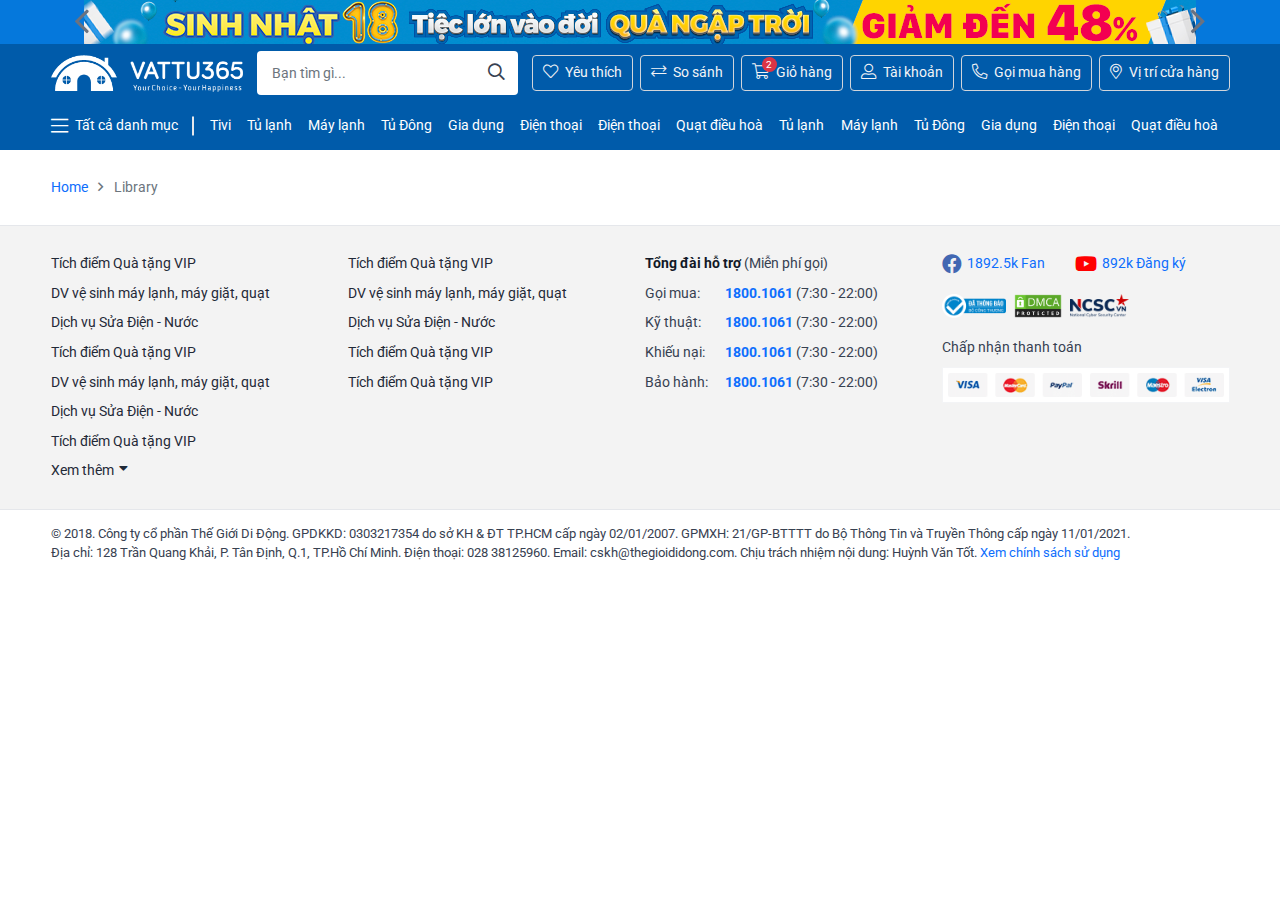
==== commit f48ee0a4: "Update" ====
--- a/chi-tiet-san-pham.html
+++ b/chi-tiet-san-pham.html
@@ -3171,7 +3171,14 @@
 </header>
 
 <main id="main" class="main">
-
+	<div class="section-breadcrumb section-gap">
+		<div class="container">
+			<ol class="breadcrumb bg-transparent mb-0">
+				<li class="breadcrumb-item"><a href="#">Home</a></li>
+				<li class="breadcrumb-item active">Library</li>
+			</ol>
+		</div>
+	</div>
 </main>
 
 <footer id="footer" class="footer">
--- a/assets/css/style.css
+++ b/assets/css/style.css
@@ -1271,10 +1271,39 @@
     position: relative;
 }
 
+.product-card .card-sale {
+    width: 80px;
+    position: absolute;
+    z-index: 2;
+    height: 31px;
+    top: 10px;
+    left: -15px;
+    background: url(../images/flashsale.png) center/contain no-repeat;
+    margin: 0 0 10px 10px;
+    border-radius: 3px;
+    /*-webkit-transform: rotateY(180deg);*/
+    /*transform: rotateY(180deg);*/
+    display: flex;
+    align-items: center;
+    justify-content: center;
+}
+
+.product-card .card-sale span {
+    font-size: 12px;
+    font-weight: 700;
+    text-align: center;
+    color: #fff;
+    width: 100%;
+    display: block;
+    padding-bottom: 4px;
+    /*-webkit-transform: rotateY(-180deg);*/
+    /*transform: rotateY(-180deg);*/
+}
+
 .product-card .card-header .card-label {
     position: absolute;
     top: 0;
-    left: 0;
+    right: 0;
     background-color: #f1f1f1;
     color: #333;
     border-radius: 2px;
@@ -1284,33 +1313,6 @@
     margin-right: 4px;
     padding: 3px;
     margin-bottom: 8px;
-}
-
-.product-card .card-header .card-sale {
-    width: 80px;
-    position: absolute;
-    height: 31px;
-    top: -1px;
-    right: -15px;
-    background: url(../images/flashsale.png) center/contain no-repeat;
-    margin: 0 0 10px 10px;
-    border-radius: 3px;
-    z-index: 1020;
-    -webkit-transform: rotateY(180deg);
-    transform: rotateY(180deg);
-}
-
-.product-card .card-header .card-sale span {
-    font-size: 12px;
-    font-weight: 700;
-    text-align: center;
-    color: #fff;
-    width: 100%;
-    position: absolute;
-    top: calc(50% - 2px);
-    left: -50%;
-    -webkit-transform: rotateY(-180deg) translate(-50%, -50%);
-    transform: rotateY(-180deg) translate(-50%, -50%);
 }
 
 .product-card .card-header .card-image {
@@ -1490,10 +1492,19 @@
         -ms-flex-wrap: wrap;
         flex-wrap: wrap;
     }
+
+    .product-card .card-sale {
+        top: 5px;
+    }
 }
 
 .slider-theme_product {
     position: relative;
+    margin: 0 -9px;
+}
+
+.slider-theme_product > .swiper {
+    padding: 0 9px;
 }
 
 .slider-theme_product .button-slider {
@@ -1510,17 +1521,19 @@
 }
 
 .slider-theme_product .button-prev {
-    left: -15px;
+    left: -6px;
     border-radius: 0 4px 4px 0;
     -webkit-box-shadow: 6px 0 4px rgb(0 0 0 / 5%), 4px 0 4px rgb(0 0 0 / 9%);
     box-shadow: 6px 0 4px rgb(0 0 0 / 5%), 4px 0 4px rgb(0 0 0 / 9%);
+    padding-right: 3px;
 }
 
 .slider-theme_product .button-next {
-    right: -15px;
+    right: -6px;
     -webkit-box-shadow: -6px 0 4px rgb(0 0 0 / 5%), -4px 0 4px rgb(0 0 0 / 9%);
     box-shadow: -6px 0 4px rgb(0 0 0 / 5%), -4px 0 4px rgb(0 0 0 / 9%);
     border-radius: 4px 0 0 4px;
+    padding-left: 3px;
 }
 
 .slider-theme_product:hover .button-slider {
@@ -1896,4 +1909,18 @@
     padding: 15px 0;
     font-size: var(--size-sm);
     line-height: 1.5;
+}
+
+.section-breadcrumb .breadcrumb .breadcrumb-item + .breadcrumb-item {
+    padding-left: .75rem;
+}
+
+.section-breadcrumb .breadcrumb .breadcrumb-item + .breadcrumb-item:before {
+    font-family: "Font Awesome 5 Pro";
+    content: "\f105";
+    padding-right: .75rem;
+}
+
+.section-breadcrumb .breadcrumb .breadcrumb-item > a:hover {
+    color: var(--primary-color);
 }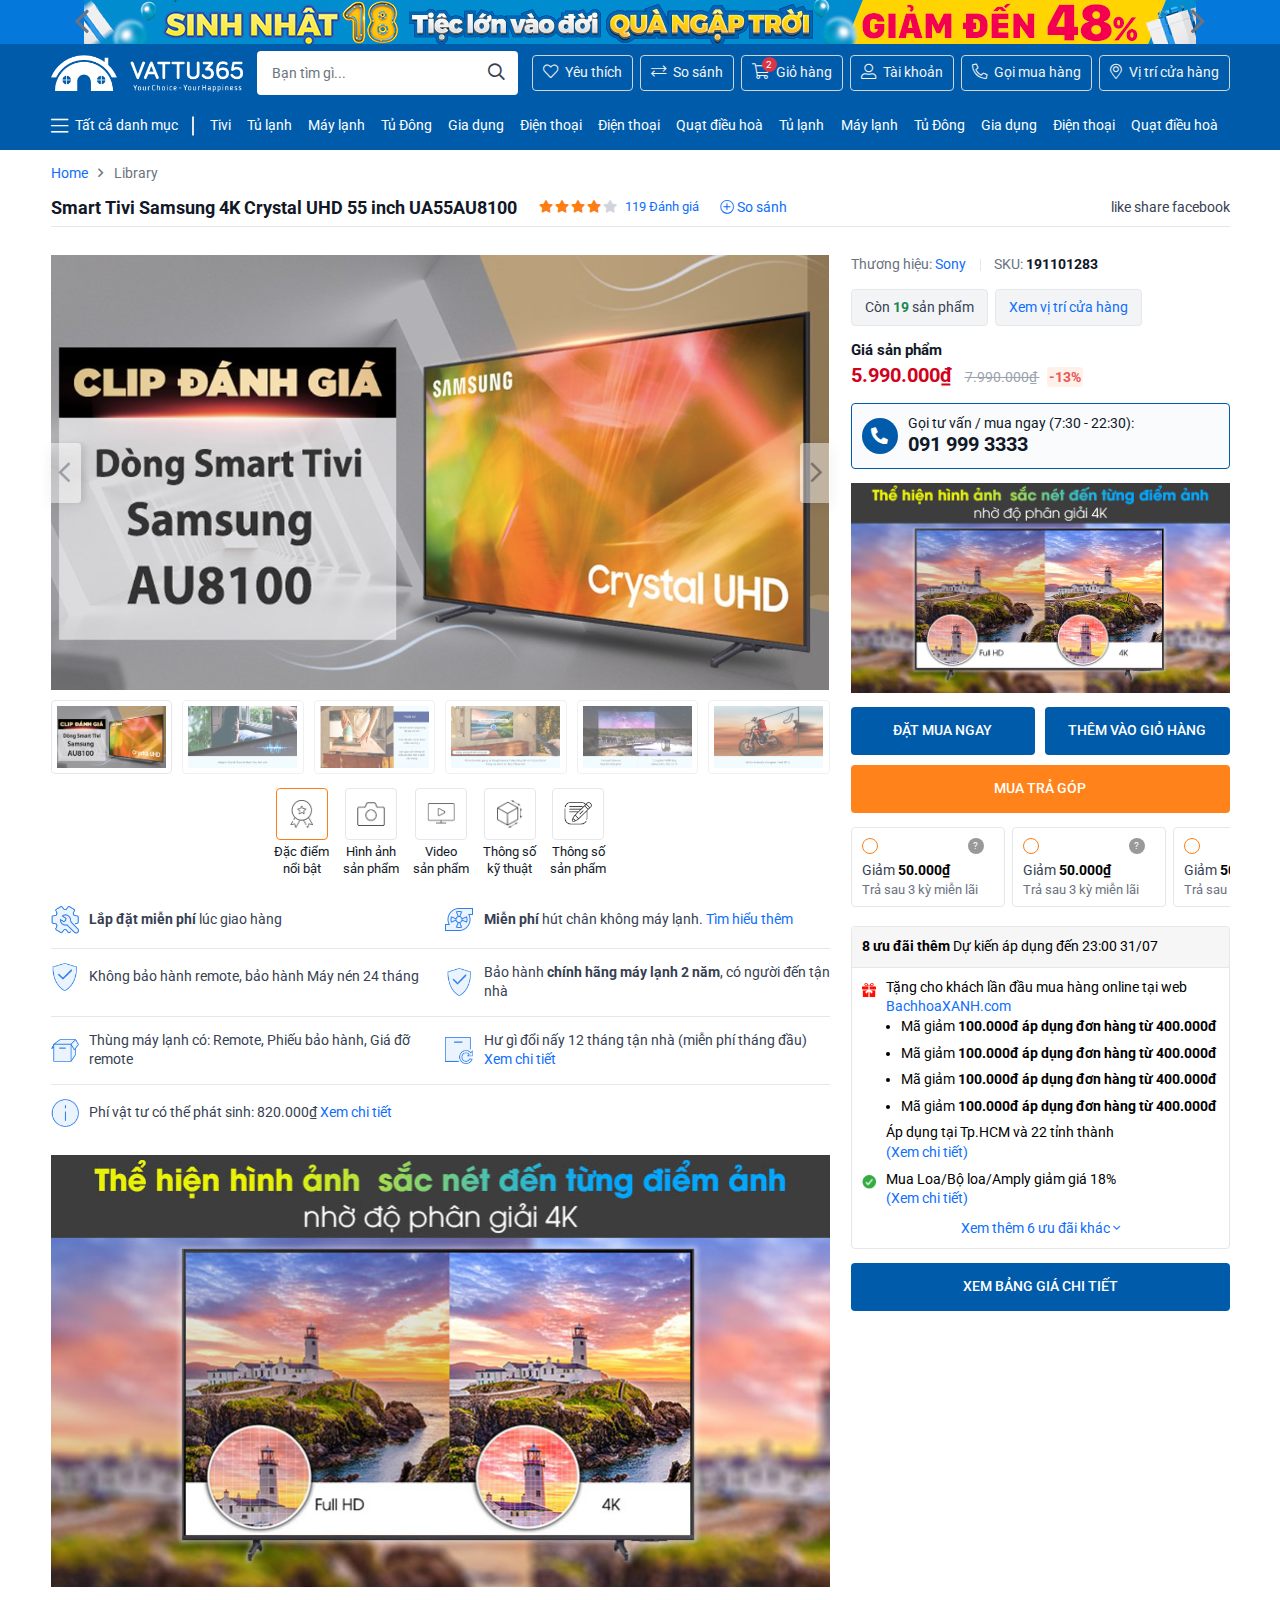
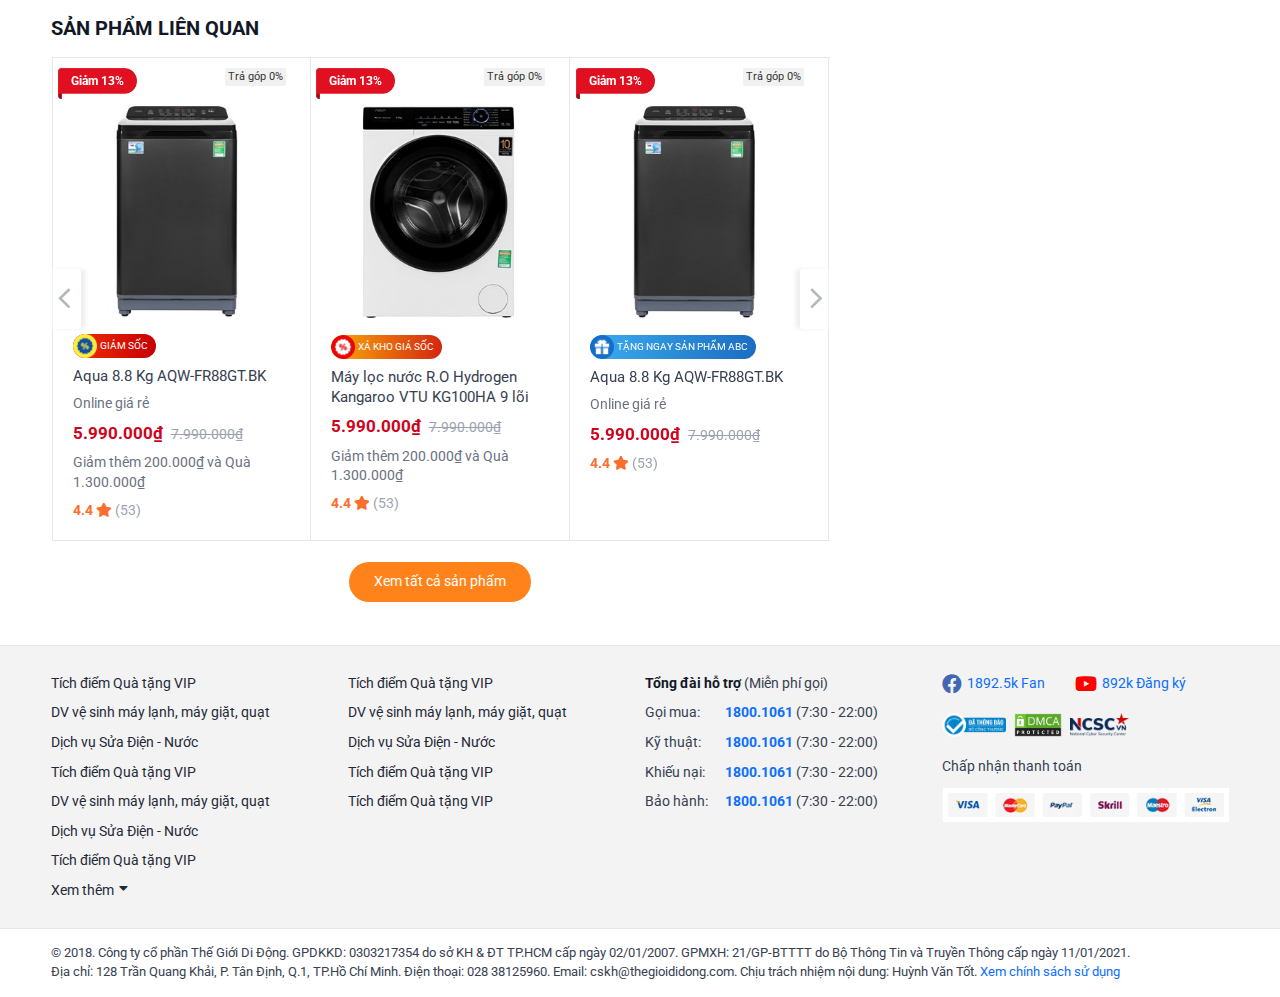
==== commit 43cfcf73: "Update" ====
--- a/chi-tiet-san-pham.html
+++ b/chi-tiet-san-pham.html
@@ -1,3405 +1,4293 @@
 <!DOCTYPE html>
 <html lang="vi">
 <head>
-	<meta charset="UTF-8">
-	<meta name="viewport"
-		  content="width=device-width, user-scalable=no, initial-scale=1.0, maximum-scale=1.0, minimum-scale=1.0">
+    <meta charset="UTF-8">
+    <meta name="viewport"
+          content="width=device-width, user-scalable=no, initial-scale=1.0, maximum-scale=1.0, minimum-scale=1.0">
 
-	<title>Template - Vật Tư</title>
-	<meta name="description" content="Template - Vật Tư">
-	<meta name="author" content="">
+    <title>Template - Vật Tư</title>
+    <meta name="description" content="Template - Vật Tư">
+    <meta name="author" content="">
 
-	<meta property="og:title" content="Template - Vật Tư">
-	<meta property="og:type" content="website">
-	<meta property="og:url" content="">
-	<meta property="og:description" content="Template - Vật Tư">
-	<meta property="og:image" content="">
+    <meta property="og:title" content="Template - Vật Tư">
+    <meta property="og:type" content="website">
+    <meta property="og:url" content="">
+    <meta property="og:description" content="Template - Vật Tư">
+    <meta property="og:image" content="">
 
-	<link rel="icon" href="/assets/images/favicon.png">
-	<link rel="apple-touch-icon" href="/assets/images/favicon.png">
+    <link rel="icon" href="/assets/images/favicon.png">
+    <link rel="apple-touch-icon" href="/assets/images/favicon.png">
 
-	<link rel="preconnect" href="https://fonts.googleapis.com">
-	<link rel="preconnect" href="https://fonts.gstatic.com" crossorigin>
-	<link href="https://fonts.googleapis.com/css2?family=Roboto:ital,wght@0,300;0,400;0,500;0,700;0,900;1,300;1,400;1,500;1,700;1,900&display=swap"
-		  rel="stylesheet">
+    <link rel="preconnect" href="https://fonts.googleapis.com">
+    <link rel="preconnect" href="https://fonts.gstatic.com" crossorigin>
+    <link href="https://fonts.googleapis.com/css2?family=Roboto:ital,wght@0,300;0,400;0,500;0,700;0,900;1,300;1,400;1,500;1,700;1,900&display=swap"
+          rel="stylesheet">
 
-	<link rel="stylesheet" href="./assets/libs/bootstrap/bootstrap.min.css">
-	<link rel="stylesheet" href="./assets/libs/fancybox/jquery.fancybox.css">
-	<link rel="stylesheet" href="./assets/libs/swiper/swiper-bundle.min.css">
-	<link rel="stylesheet" href="./assets/fonts/fontawesome/css/all.min.css">
-	<link rel="stylesheet" href="./assets/css/base.css">
-	<link rel="stylesheet" href="./assets/css/style.css">
+    <link rel="stylesheet" href="./assets/libs/bootstrap/bootstrap.min.css">
+    <link rel="stylesheet" href="./assets/libs/fancybox/jquery.fancybox.css">
+    <link rel="stylesheet" href="./assets/libs/swiper/swiper-bundle.min.css">
+    <link rel="stylesheet" href="./assets/fonts/fontawesome/css/all.min.css">
+    <link rel="stylesheet" href="./assets/css/base.css">
+    <link rel="stylesheet" href="./assets/css/style.css">
 </head>
 
 <body>
 <header id="header" class="header bgc-primary">
-	<div class="header-slider position-relative z-index-2 overflow-hidden bgc-hover">
-		<div class="container-lg px-0 px-lg-3">
-			<div class="position-relative" id="sliderHeader">
-				<div class="swiper">
-					<div class="swiper-wrapper">
-						<div class="swiper-slide">
-							<div class="header-slider_item">
-								<a class="d-block" href="">
-									<img src="./assets/images/header-slide/1200-44-1200x44-1.png" width="1200"
-										 height="44" alt="">
-								</a>
-							</div>
-						</div>
-						<div class="swiper-slide">
-							<div class="header-slider_item">
-								<a class="d-block" href="">
-									<img src="./assets/images/header-slide/1200-44-1200x44-9.png" width="1200"
-										 height="44" alt="">
-								</a>
-							</div>
-						</div>
-					</div>
-				</div>
-				<div class="button-slider button-prev position-absolute translate-middle-y top-50 z-index-2 transition-default">
-					<i class="fal fa-angle-left"></i>
-				</div>
-				<div class="button-slider button-next position-absolute translate-middle-y top-50 z-index-2 transition-default">
-					<i class="fal fa-angle-right"></i>
-				</div>
-			</div>
-		</div>
-	</div>
-	<div class="header-main">
-		<div class="container">
-			<div class="header-main_inner">
-				<div class="header-logo order-1 order-lg-1">
-					<a href="/">
-						<img src="./assets/images/logo-white.png" alt="">
-					</a>
-				</div>
-				<div class="header-search order-3 order-lg-2">
-					<form action="">
-						<div class="header-search_wrapper">
-							<div class="header-search_input">
-								<input type="text" autocomplete="off" class="form-control form-search"
-									   placeholder="Bạn tìm gì...">
-								<button type="button" class="form-button"><i class="far fa-search"></i></button>
-							</div>
-							<div class="header-search_dropdown">
-								<div class="header-search_dropdown__item">
-									<div class="header-search_dropdown__item--header">
-										Có phải bạn muốn tìm
-									</div>
-									<div class="header-search_dropdown__item--body">
-										<a href="" class="item">
-											Dịch vụ lắp đặt
-										</a>
-										<a href="" class="item">
-											Laptop
-										</a>
-										<a href="" class="item">
-											Laptop LG
-										</a>
-									</div>
-								</div>
-								<div class="header-search_dropdown__item">
-									<div class="header-search_dropdown__item--header">
-										Sản phẩm gợi ý
-									</div>
-									<div class="header-search_dropdown__item--body">
-										<a href="" class="product-row">
-											<div class="product-row_thumb">
-												<div class="ratio ratio-16x9">
-													<img data-src="https://cdn.tgdd.vn/Products/Images/1942/273413/TimerThumb/smart-qled-4k-50-inch-samsung-qa50q80b-(16).jpg"
-														 class="lazy"
-														 alt="">
-												</div>
-											</div>
-											<div class="product-row_content">
-												<div class="product-row_content--title">
-													Samsung Smart TV QLED QA50Q80B
-												</div>
-												<div class="product-row_content--text">
-													Online giá rẻ
-												</div>
-												<div class="product-row_content--price">
-													<ins>
-														20.500.000₫
-													</ins>
-													<del>
-														24.500.000₫
-													</del>
-													<span>-10%</span>
-												</div>
-												<div class="product-row_content--text">
-													Quà <b>4.000.000₫</b>
-												</div>
-											</div>
-										</a>
-										<a href="" class="product-row">
-											<div class="product-row_thumb">
-												<div class="ratio ratio-16x9">
-													<img data-src="https://cdn.tgdd.vn/Products/Images/1942/273413/TimerThumb/smart-qled-4k-50-inch-samsung-qa50q80b-(16).jpg"
-														 class="lazy"
-														 alt="">
-												</div>
-											</div>
-											<div class="product-row_content">
-												<div class="product-row_content--title">
-													Samsung Smart TV QLED QA50Q80B
-													Samsung Smart TV QLED QA50Q80B
-												</div>
-												<div class="product-row_content--price">
-													<ins>
-														20.500.000₫
-													</ins>
-												</div>
-											</div>
-										</a>
-										<a href="" class="product-row">
-											<div class="product-row_thumb">
-												<div class="ratio ratio-16x9">
-													<img data-src="https://cdn.tgdd.vn/Products/Images/1942/273413/TimerThumb/smart-qled-4k-50-inch-samsung-qa50q80b-(16).jpg"
-														 class="lazy"
-														 alt="">
-												</div>
-											</div>
-											<div class="product-row_content">
-												<div class="product-row_content--title">
-													Samsung Smart TV QLED QA50Q80B
-												</div>
-												<div class="product-row_content--text">
-													Online giá rẻ
-												</div>
-												<div class="product-row_content--price">
-													<ins>
-														20.500.000₫
-													</ins>
-													<del>
-														24.500.000₫
-													</del>
-													<span>-10%</span>
-												</div>
-												<div class="product-row_content--text">
-													Quà <b>4.000.000₫</b>
-												</div>
-											</div>
-										</a>
-										<a href="" class="product-row">
-											<div class="product-row_thumb">
-												<div class="ratio ratio-16x9">
-													<img data-src="https://cdn.tgdd.vn/Products/Images/1942/273413/TimerThumb/smart-qled-4k-50-inch-samsung-qa50q80b-(16).jpg"
-														 class="lazy"
-														 alt="">
-												</div>
-											</div>
-											<div class="product-row_content">
-												<div class="product-row_content--title">
-													Samsung Smart TV QLED QA50Q80B
-													Samsung Smart TV QLED QA50Q80B
-												</div>
-												<div class="product-row_content--price">
-													<ins>
-														20.500.000₫
-													</ins>
-												</div>
-											</div>
-										</a>
-										<a href="" class="product-row">
-											<div class="product-row_thumb">
-												<div class="ratio ratio-16x9">
-													<img data-src="https://cdn.tgdd.vn/Products/Images/1942/273413/TimerThumb/smart-qled-4k-50-inch-samsung-qa50q80b-(16).jpg"
-														 class="lazy"
-														 alt="">
-												</div>
-											</div>
-											<div class="product-row_content">
-												<div class="product-row_content--title">
-													Samsung Smart TV QLED QA50Q80B
-												</div>
-												<div class="product-row_content--text">
-													Online giá rẻ
-												</div>
-												<div class="product-row_content--price">
-													<ins>
-														20.500.000₫
-													</ins>
-													<del>
-														24.500.000₫
-													</del>
-													<span>-10%</span>
-												</div>
-												<div class="product-row_content--text">
-													Quà <b>4.000.000₫</b>
-												</div>
-											</div>
-										</a>
-										<a href="" class="product-row">
-											<div class="product-row_thumb">
-												<div class="ratio ratio-16x9">
-													<img data-src="https://cdn.tgdd.vn/Products/Images/1942/273413/TimerThumb/smart-qled-4k-50-inch-samsung-qa50q80b-(16).jpg"
-														 class="lazy"
-														 alt="">
-												</div>
-											</div>
-											<div class="product-row_content">
-												<div class="product-row_content--title">
-													Samsung Smart TV QLED QA50Q80B
-													Samsung Smart TV QLED QA50Q80B
-												</div>
-												<div class="product-row_content--price">
-													<ins>
-														20.500.000₫
-													</ins>
-												</div>
-											</div>
-										</a>
-										<a href="" class="product-row">
-											<div class="product-row_thumb">
-												<div class="ratio ratio-16x9">
-													<img data-src="https://cdn.tgdd.vn/Products/Images/1942/273413/TimerThumb/smart-qled-4k-50-inch-samsung-qa50q80b-(16).jpg"
-														 class="lazy"
-														 alt="">
-												</div>
-											</div>
-											<div class="product-row_content">
-												<div class="product-row_content--title">
-													Samsung Smart TV QLED QA50Q80B
-												</div>
-												<div class="product-row_content--text">
-													Online giá rẻ
-												</div>
-												<div class="product-row_content--price">
-													<ins>
-														20.500.000₫
-													</ins>
-													<del>
-														24.500.000₫
-													</del>
-													<span>-10%</span>
-												</div>
-												<div class="product-row_content--text">
-													Quà <b>4.000.000₫</b>
-												</div>
-											</div>
-										</a>
-										<a href="" class="product-row">
-											<div class="product-row_thumb">
-												<div class="ratio ratio-16x9">
-													<img data-src="https://cdn.tgdd.vn/Products/Images/1942/273413/TimerThumb/smart-qled-4k-50-inch-samsung-qa50q80b-(16).jpg"
-														 class="lazy"
-														 alt="">
-												</div>
-											</div>
-											<div class="product-row_content">
-												<div class="product-row_content--title">
-													Samsung Smart TV QLED QA50Q80B
-													Samsung Smart TV QLED QA50Q80B
-												</div>
-												<div class="product-row_content--price">
-													<ins>
-														20.500.000₫
-													</ins>
-												</div>
-											</div>
-										</a>
-									</div>
-								</div>
-							</div>
-						</div>
-					</form>
-				</div>
-				<div class="header-actions ms-auto ms-lg-0 order-2 order-lg-3">
-					<div class="header-actions_item">
-						<a href="">
-							<i class="fal fa-heart"></i>
-							<span class="d-none d-lg-block">
-								Yêu thích
-							</span>
-						</a>
-					</div>
-					<div class="header-actions_item d-none d-lg-flex">
-						<a href="">
-							<i class="fal fa-exchange"></i>
-							So sánh
-						</a>
-					</div>
-					<div class="header-actions_item">
-						<a href="">
-							<i class="fal fa-shopping-cart"></i>
-							<span class="d-none d-lg-block">
-								Giỏ hàng
-							</span>
-							<span class="number">2</span>
-						</a>
-					</div>
-					<div class="header-actions_item">
-						<a href="">
-							<i class="fal fa-user-alt"></i>
-							<span class="d-none d-lg-block">
-								Tài khoản
-							</span>
-						</a>
-					</div>
-					<div class="header-actions_item">
-						<a href="">
-							<i class="fal fa-phone-alt"></i>
-							<span class="d-none d-lg-block">
-								Gọi mua hàng
-							</span>
-						</a>
-					</div>
-					<div class="header-actions_item">
-						<a href="">
-							<i class="fal fa-map-marker-alt"></i>
-							<span class="d-none d-lg-block">
-								Vị trí cửa hàng
-							</span>
-						</a>
-					</div>
-					<div class="header-actions_item d-flex d-lg-none">
-						<a href="javascript:void(0)" id="header-hamburger">
-							<i class="fal fa-bars"></i>
-						</a>
-					</div>
-				</div>
-			</div>
-		</div>
-	</div>
-	<div class="header-navigation">
-		<div class="container">
-			<ul class="navigation-list">
-				<li class="navigation-list_item navigation-list_category">
-					<a href="">
-						<i class="fal fa-bars"></i>
-						Tất cả danh mục
-					</a>
-					<ul class="navigation-mega" id="header-navigation">
-						<li class="navigation-mega_item">
-							<a href="">
-								<span class="navigation-mega_item__icon">
-									<img src="./assets/images/icon-navigation/hot.png" alt="">
-								</span>
-								Tivi, Loa, Dàn Karaoke
-								<span class="navigation-mega_item__arrow">
-									<i class="fal fa-angle-right"></i>
-								</span>
-							</a>
-							<div class="navigation-mega_sub">
-								<div class="navigation-mega_sub__item">
-									<div class="navigation-mega_sub__item--title">
-										<a href="">
-											TIVI
-											<span>
-												Xem tất cả
-												<i class="fas fa-caret-right"></i>
-											</span>
-										</a>
-									</div>
-									<ul class="navigation-mega_sub__item--list">
-										<li>
-											<a href="">
-												Tivi trả góp 0 - 1%
-											</a>
-										</li>
-										<li>
-											<a href="">
-												Sony
-											</a>
-										</li>
-										<li>
-											<a href="">
-												Samsung
-											</a>
-										</li>
-										<li>
-											<a href="">
-												LG
-											</a>
-										</li>
-										<li>
-											<a href="">
-												TCL
-											</a>
-										</li>
-										<li>
-											<a href="">
-												Từ 32 - 43 inch
-											</a>
-										</li>
-										<li>
-											<a href="">
-												Từ 43 - 55 inch
-											</a>
-										</li>
-										<li>
-											<a href="">
-												Dưới 7 triệu
-											</a>
-										</li>
-										<li>
-											<a href="">
-												Tivi cao cấp
-											</a>
-										</li>
-										<li>
-											<a href="">
-												Máy chiếu
-											</a>
-										</li>
-									</ul>
-								</div>
-								<div class="navigation-mega_sub__item">
-									<div class="navigation-mega_sub__item--title">
-										<a href="">
-											LOA, ÂM THANH
-											<span>
-												Xem tất cả
-												<i class="fas fa-caret-right"></i>
-											</span>
-										</a>
-									</div>
-									<ul class="navigation-mega_sub__item--list">
-										<li>
-											<a href="">
-												Loa kéo
-											</a>
-										</li>
-										<li>
-											<a href="">
-												Loa Bluetooth
-											</a>
-										</li>
-										<li>
-											<a href="">
-												Loa thanh (Soundbar)
-											</a>
-										</li>
-										<li>
-											<a href="">
-												Dàn âm thanh
-											</a>
-										</li>
-										<li>
-											<a href="">
-												Dàn Karaoke, Amply
-											</a>
-										</li>
-										<li>
-											<a href="">
-												Micro
-											</a>
-										</li>
-										<li>
-											<a href="">
-												Loa Sony
-											</a>
-										</li>
-										<li>
-											<a href="">
-												Loa Samsung
-											</a>
-										</li>
-										<li>
-											<a href="">
-												Loa Nanomax
-											</a>
-										</li>
-										<li>
-											<a href="">
-												Loa JBL
-											</a>
-										</li>
-									</ul>
-								</div>
-								<div class="navigation-mega_sub__item">
-									<div class="navigation-mega_sub__item--title">
-										<a href="">
-											PHỤ KIỆN TIVI
-										</a>
-									</div>
-									<ul class="navigation-mega_sub__item--list">
-										<li>
-											<a href="">
-												Cáp HDMI, cáp Tivi
-											</a>
-										</li>
-										<li>
-											<a href="">
-												Khung treo Tivi
-											</a>
-										</li>
-										<li>
-											<a href="">
-												Điều khiển TV
-											</a>
-										</li>
-										<li>
-											<a href="">
-												Android TV Box
-											</a>
-										</li>
-									</ul>
-								</div>
-								<div class="navigation-mega_sub__item">
-									<div class="navigation-mega_sub__item--title">
-										<a href="">
-											TIVI
-											<span>
-												Xem tất cả
-												<i class="fas fa-caret-right"></i>
-											</span>
-										</a>
-									</div>
-									<ul class="navigation-mega_sub__item--list">
-										<li>
-											<a href="">
-												Tivi trả góp 0 - 1%
-											</a>
-										</li>
-										<li>
-											<a href="">
-												Sony
-											</a>
-										</li>
-										<li>
-											<a href="">
-												Samsung
-											</a>
-										</li>
-										<li>
-											<a href="">
-												LG
-											</a>
-										</li>
-										<li>
-											<a href="">
-												TCL
-											</a>
-										</li>
-										<li>
-											<a href="">
-												Từ 32 - 43 inch
-											</a>
-										</li>
-										<li>
-											<a href="">
-												Từ 43 - 55 inch
-											</a>
-										</li>
-										<li>
-											<a href="">
-												Dưới 7 triệu
-											</a>
-										</li>
-										<li>
-											<a href="">
-												Tivi cao cấp
-											</a>
-										</li>
-										<li>
-											<a href="">
-												Máy chiếu
-											</a>
-										</li>
-									</ul>
-								</div>
-								<div class="navigation-mega_sub__item">
-									<div class="navigation-mega_sub__item--title">
-										<a href="">
-											LOA, ÂM THANH
-											<span>
-												Xem tất cả
-												<i class="fas fa-caret-right"></i>
-											</span>
-										</a>
-									</div>
-									<ul class="navigation-mega_sub__item--list">
-										<li>
-											<a href="">
-												Loa kéo
-											</a>
-										</li>
-										<li>
-											<a href="">
-												Loa Bluetooth
-											</a>
-										</li>
-										<li>
-											<a href="">
-												Loa thanh (Soundbar)
-											</a>
-										</li>
-										<li>
-											<a href="">
-												Dàn âm thanh
-											</a>
-										</li>
-										<li>
-											<a href="">
-												Dàn Karaoke, Amply
-											</a>
-										</li>
-										<li>
-											<a href="">
-												Micro
-											</a>
-										</li>
-										<li>
-											<a href="">
-												Loa Sony
-											</a>
-										</li>
-										<li>
-											<a href="">
-												Loa Samsung
-											</a>
-										</li>
-										<li>
-											<a href="">
-												Loa Nanomax
-											</a>
-										</li>
-										<li>
-											<a href="">
-												Loa JBL
-											</a>
-										</li>
-									</ul>
-								</div>
-								<div class="navigation-mega_sub__item">
-									<div class="navigation-mega_sub__item--title">
-										<a href="">
-											PHỤ KIỆN TIVI
-										</a>
-									</div>
-									<ul class="navigation-mega_sub__item--list">
-										<li>
-											<a href="">
-												Cáp HDMI, cáp Tivi
-											</a>
-										</li>
-										<li>
-											<a href="">
-												Khung treo Tivi
-											</a>
-										</li>
-										<li>
-											<a href="">
-												Điều khiển TV
-											</a>
-										</li>
-										<li>
-											<a href="">
-												Android TV Box
-											</a>
-										</li>
-									</ul>
-								</div>
-								<div class="navigation-mega_sub__item">
-									<div class="navigation-mega_sub__item--title">
-										<a href="">
-											TIVI
-											<span>
-												Xem tất cả
-												<i class="fas fa-caret-right"></i>
-											</span>
-										</a>
-									</div>
-									<ul class="navigation-mega_sub__item--list">
-										<li>
-											<a href="">
-												Tivi trả góp 0 - 1%
-											</a>
-										</li>
-										<li>
-											<a href="">
-												Sony
-											</a>
-										</li>
-										<li>
-											<a href="">
-												Samsung
-											</a>
-										</li>
-										<li>
-											<a href="">
-												LG
-											</a>
-										</li>
-										<li>
-											<a href="">
-												TCL
-											</a>
-										</li>
-										<li>
-											<a href="">
-												Từ 32 - 43 inch
-											</a>
-										</li>
-										<li>
-											<a href="">
-												Từ 43 - 55 inch
-											</a>
-										</li>
-										<li>
-											<a href="">
-												Dưới 7 triệu
-											</a>
-										</li>
-										<li>
-											<a href="">
-												Tivi cao cấp
-											</a>
-										</li>
-										<li>
-											<a href="">
-												Máy chiếu
-											</a>
-										</li>
-									</ul>
-								</div>
-								<div class="navigation-mega_sub__item">
-									<div class="navigation-mega_sub__item--title">
-										<a href="">
-											LOA, ÂM THANH
-											<span>
-												Xem tất cả
-												<i class="fas fa-caret-right"></i>
-											</span>
-										</a>
-									</div>
-									<ul class="navigation-mega_sub__item--list">
-										<li>
-											<a href="">
-												Loa kéo
-											</a>
-										</li>
-										<li>
-											<a href="">
-												Loa Bluetooth
-											</a>
-										</li>
-										<li>
-											<a href="">
-												Loa thanh (Soundbar)
-											</a>
-										</li>
-										<li>
-											<a href="">
-												Dàn âm thanh
-											</a>
-										</li>
-										<li>
-											<a href="">
-												Dàn Karaoke, Amply
-											</a>
-										</li>
-										<li>
-											<a href="">
-												Micro
-											</a>
-										</li>
-										<li>
-											<a href="">
-												Loa Sony
-											</a>
-										</li>
-										<li>
-											<a href="">
-												Loa Samsung
-											</a>
-										</li>
-										<li>
-											<a href="">
-												Loa Nanomax
-											</a>
-										</li>
-										<li>
-											<a href="">
-												Loa JBL
-											</a>
-										</li>
-									</ul>
-								</div>
-								<div class="navigation-mega_sub__item">
-									<div class="navigation-mega_sub__item--title">
-										<a href="">
-											PHỤ KIỆN TIVI
-										</a>
-									</div>
-									<ul class="navigation-mega_sub__item--list">
-										<li>
-											<a href="">
-												Cáp HDMI, cáp Tivi
-											</a>
-										</li>
-										<li>
-											<a href="">
-												Khung treo Tivi
-											</a>
-										</li>
-										<li>
-											<a href="">
-												Điều khiển TV
-											</a>
-										</li>
-										<li>
-											<a href="">
-												Android TV Box
-											</a>
-										</li>
-									</ul>
-								</div>
-								<div class="navigation-mega_sub__item">
-									<div class="navigation-mega_sub__item--title">
-										<a href="">
-											TIVI
-											<span>
-												Xem tất cả
-												<i class="fas fa-caret-right"></i>
-											</span>
-										</a>
-									</div>
-									<ul class="navigation-mega_sub__item--list">
-										<li>
-											<a href="">
-												Tivi trả góp 0 - 1%
-											</a>
-										</li>
-										<li>
-											<a href="">
-												Sony
-											</a>
-										</li>
-										<li>
-											<a href="">
-												Samsung
-											</a>
-										</li>
-										<li>
-											<a href="">
-												LG
-											</a>
-										</li>
-										<li>
-											<a href="">
-												TCL
-											</a>
-										</li>
-										<li>
-											<a href="">
-												Từ 32 - 43 inch
-											</a>
-										</li>
-										<li>
-											<a href="">
-												Từ 43 - 55 inch
-											</a>
-										</li>
-										<li>
-											<a href="">
-												Dưới 7 triệu
-											</a>
-										</li>
-										<li>
-											<a href="">
-												Tivi cao cấp
-											</a>
-										</li>
-										<li>
-											<a href="">
-												Máy chiếu
-											</a>
-										</li>
-									</ul>
-								</div>
-								<div class="navigation-mega_sub__item">
-									<div class="navigation-mega_sub__item--title">
-										<a href="">
-											LOA, ÂM THANH
-											<span>
-												Xem tất cả
-												<i class="fas fa-caret-right"></i>
-											</span>
-										</a>
-									</div>
-									<ul class="navigation-mega_sub__item--list">
-										<li>
-											<a href="">
-												Loa kéo
-											</a>
-										</li>
-										<li>
-											<a href="">
-												Loa Bluetooth
-											</a>
-										</li>
-										<li>
-											<a href="">
-												Loa thanh (Soundbar)
-											</a>
-										</li>
-										<li>
-											<a href="">
-												Dàn âm thanh
-											</a>
-										</li>
-										<li>
-											<a href="">
-												Dàn Karaoke, Amply
-											</a>
-										</li>
-										<li>
-											<a href="">
-												Micro
-											</a>
-										</li>
-										<li>
-											<a href="">
-												Loa Sony
-											</a>
-										</li>
-										<li>
-											<a href="">
-												Loa Samsung
-											</a>
-										</li>
-										<li>
-											<a href="">
-												Loa Nanomax
-											</a>
-										</li>
-										<li>
-											<a href="">
-												Loa JBL
-											</a>
-										</li>
-									</ul>
-								</div>
-								<div class="navigation-mega_sub__item">
-									<div class="navigation-mega_sub__item--title">
-										<a href="">
-											PHỤ KIỆN TIVI
-										</a>
-									</div>
-									<ul class="navigation-mega_sub__item--list">
-										<li>
-											<a href="">
-												Cáp HDMI, cáp Tivi
-											</a>
-										</li>
-										<li>
-											<a href="">
-												Khung treo Tivi
-											</a>
-										</li>
-										<li>
-											<a href="">
-												Điều khiển TV
-											</a>
-										</li>
-										<li>
-											<a href="">
-												Android TV Box
-											</a>
-										</li>
-									</ul>
-								</div>
-							</div>
-						</li>
-						<li class="navigation-mega_item">
-							<a href="">
-								<span class="navigation-mega_item__icon">
-									<img src="./assets/images/icon-navigation/tu-lanh.png" alt="">
-								</span>
-								Tủ lạnh, tủ đông, tủ mát
-								<span class="navigation-mega_item__arrow">
-									<i class="fal fa-angle-right"></i>
-								</span>
-							</a>
-							<div class="navigation-mega_sub">
-								<div class="navigation-mega_sub__item">
-									<div class="navigation-mega_sub__item--title">
-										<a href="">
-											TIVI
-											<span>
-												Xem tất cả
-												<i class="fas fa-caret-right"></i>
-											</span>
-										</a>
-									</div>
-									<ul class="navigation-mega_sub__item--list">
-										<li>
-											<a href="">
-												Tivi trả góp 0 - 1%
-											</a>
-										</li>
-										<li>
-											<a href="">
-												Sony
-											</a>
-										</li>
-										<li>
-											<a href="">
-												Samsung
-											</a>
-										</li>
-										<li>
-											<a href="">
-												LG
-											</a>
-										</li>
-										<li>
-											<a href="">
-												TCL
-											</a>
-										</li>
-										<li>
-											<a href="">
-												Từ 32 - 43 inch
-											</a>
-										</li>
-										<li>
-											<a href="">
-												Từ 43 - 55 inch
-											</a>
-										</li>
-										<li>
-											<a href="">
-												Dưới 7 triệu
-											</a>
-										</li>
-										<li>
-											<a href="">
-												Tivi cao cấp
-											</a>
-										</li>
-										<li>
-											<a href="">
-												Máy chiếu
-											</a>
-										</li>
-									</ul>
-								</div>
-								<div class="navigation-mega_sub__item">
-									<div class="navigation-mega_sub__item--title">
-										<a href="">
-											LOA, ÂM THANH
-											<span>
-												Xem tất cả
-												<i class="fas fa-caret-right"></i>
-											</span>
-										</a>
-									</div>
-									<ul class="navigation-mega_sub__item--list">
-										<li>
-											<a href="">
-												Loa kéo
-											</a>
-										</li>
-										<li>
-											<a href="">
-												Loa Bluetooth
-											</a>
-										</li>
-										<li>
-											<a href="">
-												Loa thanh (Soundbar)
-											</a>
-										</li>
-										<li>
-											<a href="">
-												Dàn âm thanh
-											</a>
-										</li>
-										<li>
-											<a href="">
-												Dàn Karaoke, Amply
-											</a>
-										</li>
-										<li>
-											<a href="">
-												Micro
-											</a>
-										</li>
-										<li>
-											<a href="">
-												Loa Sony
-											</a>
-										</li>
-										<li>
-											<a href="">
-												Loa Samsung
-											</a>
-										</li>
-										<li>
-											<a href="">
-												Loa Nanomax
-											</a>
-										</li>
-										<li>
-											<a href="">
-												Loa JBL
-											</a>
-										</li>
-									</ul>
-								</div>
-								<div class="navigation-mega_sub__item">
-									<div class="navigation-mega_sub__item--title">
-										<a href="">
-											PHỤ KIỆN TIVI
-										</a>
-									</div>
-									<ul class="navigation-mega_sub__item--list">
-										<li>
-											<a href="">
-												Cáp HDMI, cáp Tivi
-											</a>
-										</li>
-										<li>
-											<a href="">
-												Khung treo Tivi
-											</a>
-										</li>
-										<li>
-											<a href="">
-												Điều khiển TV
-											</a>
-										</li>
-										<li>
-											<a href="">
-												Android TV Box
-											</a>
-										</li>
-									</ul>
-								</div>
-							</div>
-						</li>
-						<li class="navigation-mega_item">
-							<a href="">
-								<span class="navigation-mega_item__icon">
-									<img src="./assets/images/icon-navigation/may-giat.png" alt="">
-								</span>
-								Máy giặt, sấy quần áo
-								<span class="navigation-mega_item__arrow">
-									<i class="fal fa-angle-right"></i>
-								</span>
-							</a>
-							<div class="navigation-mega_sub">
-								<div class="navigation-mega_sub__item">
-									<div class="navigation-mega_sub__item--title">
-										<a href="">
-											PHỤ KIỆN TIVI
-										</a>
-									</div>
-									<ul class="navigation-mega_sub__item--list">
-										<li>
-											<a href="">
-												Cáp HDMI, cáp Tivi
-											</a>
-										</li>
-										<li>
-											<a href="">
-												Khung treo Tivi
-											</a>
-										</li>
-										<li>
-											<a href="">
-												Điều khiển TV
-											</a>
-										</li>
-										<li>
-											<a href="">
-												Android TV Box
-											</a>
-										</li>
-									</ul>
-								</div>
-							</div>
-						</li>
-						<li class="navigation-mega_item">
-							<a href="">
-								<span class="navigation-mega_item__icon">
-									<img src="./assets/images/icon-navigation/hot.png" alt="">
-								</span>
-								Máy lạnh, quạt điều hoà
-								<span class="navigation-mega_item__arrow">
-									<i class="fal fa-angle-right"></i>
-								</span>
-							</a>
-							<div class="navigation-mega_sub">
-								<div class="navigation-mega_sub__item">
-									<div class="navigation-mega_sub__item--title">
-										<a href="">
-											TIVI
-											<span>
-												Xem tất cả
-												<i class="fas fa-caret-right"></i>
-											</span>
-										</a>
-									</div>
-									<ul class="navigation-mega_sub__item--list">
-										<li>
-											<a href="">
-												Tivi trả góp 0 - 1%
-											</a>
-										</li>
-										<li>
-											<a href="">
-												Sony
-											</a>
-										</li>
-										<li>
-											<a href="">
-												Samsung
-											</a>
-										</li>
-										<li>
-											<a href="">
-												LG
-											</a>
-										</li>
-										<li>
-											<a href="">
-												TCL
-											</a>
-										</li>
-										<li>
-											<a href="">
-												Từ 32 - 43 inch
-											</a>
-										</li>
-										<li>
-											<a href="">
-												Từ 43 - 55 inch
-											</a>
-										</li>
-										<li>
-											<a href="">
-												Dưới 7 triệu
-											</a>
-										</li>
-										<li>
-											<a href="">
-												Tivi cao cấp
-											</a>
-										</li>
-										<li>
-											<a href="">
-												Máy chiếu
-											</a>
-										</li>
-									</ul>
-								</div>
-								<div class="navigation-mega_sub__item">
-									<div class="navigation-mega_sub__item--title">
-										<a href="">
-											LOA, ÂM THANH
-											<span>
-												Xem tất cả
-												<i class="fas fa-caret-right"></i>
-											</span>
-										</a>
-									</div>
-									<ul class="navigation-mega_sub__item--list">
-										<li>
-											<a href="">
-												Loa kéo
-											</a>
-										</li>
-										<li>
-											<a href="">
-												Loa Bluetooth
-											</a>
-										</li>
-										<li>
-											<a href="">
-												Loa thanh (Soundbar)
-											</a>
-										</li>
-										<li>
-											<a href="">
-												Dàn âm thanh
-											</a>
-										</li>
-										<li>
-											<a href="">
-												Dàn Karaoke, Amply
-											</a>
-										</li>
-										<li>
-											<a href="">
-												Micro
-											</a>
-										</li>
-										<li>
-											<a href="">
-												Loa Sony
-											</a>
-										</li>
-										<li>
-											<a href="">
-												Loa Samsung
-											</a>
-										</li>
-										<li>
-											<a href="">
-												Loa Nanomax
-											</a>
-										</li>
-										<li>
-											<a href="">
-												Loa JBL
-											</a>
-										</li>
-									</ul>
-								</div>
-								<div class="navigation-mega_sub__item">
-									<div class="navigation-mega_sub__item--title">
-										<a href="">
-											PHỤ KIỆN TIVI
-										</a>
-									</div>
-									<ul class="navigation-mega_sub__item--list">
-										<li>
-											<a href="">
-												Cáp HDMI, cáp Tivi
-											</a>
-										</li>
-										<li>
-											<a href="">
-												Khung treo Tivi
-											</a>
-										</li>
-										<li>
-											<a href="">
-												Điều khiển TV
-											</a>
-										</li>
-										<li>
-											<a href="">
-												Android TV Box
-											</a>
-										</li>
-									</ul>
-								</div>
-								<div class="navigation-mega_sub__item">
-									<div class="navigation-mega_sub__item--title">
-										<a href="">
-											LOA, ÂM THANH
-											<span>
-												Xem tất cả
-												<i class="fas fa-caret-right"></i>
-											</span>
-										</a>
-									</div>
-									<ul class="navigation-mega_sub__item--list">
-										<li>
-											<a href="">
-												Loa kéo
-											</a>
-										</li>
-										<li>
-											<a href="">
-												Loa Bluetooth
-											</a>
-										</li>
-										<li>
-											<a href="">
-												Loa thanh (Soundbar)
-											</a>
-										</li>
-										<li>
-											<a href="">
-												Dàn âm thanh
-											</a>
-										</li>
-										<li>
-											<a href="">
-												Dàn Karaoke, Amply
-											</a>
-										</li>
-										<li>
-											<a href="">
-												Micro
-											</a>
-										</li>
-										<li>
-											<a href="">
-												Loa Sony
-											</a>
-										</li>
-										<li>
-											<a href="">
-												Loa Samsung
-											</a>
-										</li>
-										<li>
-											<a href="">
-												Loa Nanomax
-											</a>
-										</li>
-										<li>
-											<a href="">
-												Loa JBL
-											</a>
-										</li>
-									</ul>
-								</div>
-							</div>
-						</li>
-						<li class="navigation-mega_item">
-							<a href="">
-								<span class="navigation-mega_item__icon">
-									<img src="./assets/images/icon-navigation/dien-gia-dung.png" alt="">
-								</span>
-								Điện gia dụng, Nồi chiên
-								<span class="navigation-mega_item__arrow">
-									<i class="fal fa-angle-right"></i>
-								</span>
-							</a>
-							<div class="navigation-mega_sub">
-								<div class="navigation-mega_sub__item">
-									<div class="navigation-mega_sub__item--title">
-										<a href="">
-											TIVI
-											<span>
-												Xem tất cả
-												<i class="fas fa-caret-right"></i>
-											</span>
-										</a>
-									</div>
-									<ul class="navigation-mega_sub__item--list">
-										<li>
-											<a href="">
-												Tivi trả góp 0 - 1%
-											</a>
-										</li>
-										<li>
-											<a href="">
-												Sony
-											</a>
-										</li>
-										<li>
-											<a href="">
-												Samsung
-											</a>
-										</li>
-										<li>
-											<a href="">
-												LG
-											</a>
-										</li>
-										<li>
-											<a href="">
-												TCL
-											</a>
-										</li>
-										<li>
-											<a href="">
-												Từ 32 - 43 inch
-											</a>
-										</li>
-										<li>
-											<a href="">
-												Từ 43 - 55 inch
-											</a>
-										</li>
-										<li>
-											<a href="">
-												Dưới 7 triệu
-											</a>
-										</li>
-										<li>
-											<a href="">
-												Tivi cao cấp
-											</a>
-										</li>
-										<li>
-											<a href="">
-												Máy chiếu
-											</a>
-										</li>
-									</ul>
-								</div>
-								<div class="navigation-mega_sub__item">
-									<div class="navigation-mega_sub__item--title">
-										<a href="">
-											LOA, ÂM THANH
-											<span>
-												Xem tất cả
-												<i class="fas fa-caret-right"></i>
-											</span>
-										</a>
-									</div>
-									<ul class="navigation-mega_sub__item--list">
-										<li>
-											<a href="">
-												Loa kéo
-											</a>
-										</li>
-										<li>
-											<a href="">
-												Loa Bluetooth
-											</a>
-										</li>
-										<li>
-											<a href="">
-												Loa thanh (Soundbar)
-											</a>
-										</li>
-										<li>
-											<a href="">
-												Dàn âm thanh
-											</a>
-										</li>
-										<li>
-											<a href="">
-												Dàn Karaoke, Amply
-											</a>
-										</li>
-										<li>
-											<a href="">
-												Micro
-											</a>
-										</li>
-										<li>
-											<a href="">
-												Loa Sony
-											</a>
-										</li>
-										<li>
-											<a href="">
-												Loa Samsung
-											</a>
-										</li>
-										<li>
-											<a href="">
-												Loa Nanomax
-											</a>
-										</li>
-										<li>
-											<a href="">
-												Loa JBL
-											</a>
-										</li>
-									</ul>
-								</div>
-								<div class="navigation-mega_sub__item">
-									<div class="navigation-mega_sub__item--title">
-										<a href="">
-											PHỤ KIỆN TIVI
-										</a>
-									</div>
-									<ul class="navigation-mega_sub__item--list">
-										<li>
-											<a href="">
-												Cáp HDMI, cáp Tivi
-											</a>
-										</li>
-										<li>
-											<a href="">
-												Khung treo Tivi
-											</a>
-										</li>
-										<li>
-											<a href="">
-												Điều khiển TV
-											</a>
-										</li>
-										<li>
-											<a href="">
-												Android TV Box
-											</a>
-										</li>
-									</ul>
-								</div>
-								<div class="navigation-mega_sub__item">
-									<div class="navigation-mega_sub__item--title">
-										<a href="">
-											LOA, ÂM THANH
-											<span>
-												Xem tất cả
-												<i class="fas fa-caret-right"></i>
-											</span>
-										</a>
-									</div>
-									<ul class="navigation-mega_sub__item--list">
-										<li>
-											<a href="">
-												Loa kéo
-											</a>
-										</li>
-										<li>
-											<a href="">
-												Loa Bluetooth
-											</a>
-										</li>
-										<li>
-											<a href="">
-												Loa thanh (Soundbar)
-											</a>
-										</li>
-										<li>
-											<a href="">
-												Dàn âm thanh
-											</a>
-										</li>
-										<li>
-											<a href="">
-												Dàn Karaoke, Amply
-											</a>
-										</li>
-										<li>
-											<a href="">
-												Micro
-											</a>
-										</li>
-										<li>
-											<a href="">
-												Loa Sony
-											</a>
-										</li>
-										<li>
-											<a href="">
-												Loa Samsung
-											</a>
-										</li>
-										<li>
-											<a href="">
-												Loa Nanomax
-											</a>
-										</li>
-										<li>
-											<a href="">
-												Loa JBL
-											</a>
-										</li>
-									</ul>
-								</div>
-							</div>
-						</li>
-						<li class="navigation-mega_item">
-							<a href="">
-								<span class="navigation-mega_item__icon">
-									<img src="./assets/images/icon-navigation/do-dung-nha-bep.png" alt="">
-								</span>
-								Đồ dùng nhà bếp, Bếp điện
-								<span class="navigation-mega_item__arrow">
-									<i class="fal fa-angle-right"></i>
-								</span>
-							</a>
-							<div class="navigation-mega_sub">
-								<div class="navigation-mega_sub__item">
-									<div class="navigation-mega_sub__item--title">
-										<a href="">
-											TIVI
-											<span>
-												Xem tất cả
-												<i class="fas fa-caret-right"></i>
-											</span>
-										</a>
-									</div>
-									<ul class="navigation-mega_sub__item--list">
-										<li>
-											<a href="">
-												Tivi trả góp 0 - 1%
-											</a>
-										</li>
-										<li>
-											<a href="">
-												Sony
-											</a>
-										</li>
-										<li>
-											<a href="">
-												Samsung
-											</a>
-										</li>
-										<li>
-											<a href="">
-												LG
-											</a>
-										</li>
-										<li>
-											<a href="">
-												TCL
-											</a>
-										</li>
-										<li>
-											<a href="">
-												Từ 32 - 43 inch
-											</a>
-										</li>
-										<li>
-											<a href="">
-												Từ 43 - 55 inch
-											</a>
-										</li>
-										<li>
-											<a href="">
-												Dưới 7 triệu
-											</a>
-										</li>
-										<li>
-											<a href="">
-												Tivi cao cấp
-											</a>
-										</li>
-										<li>
-											<a href="">
-												Máy chiếu
-											</a>
-										</li>
-									</ul>
-								</div>
-								<div class="navigation-mega_sub__item">
-									<div class="navigation-mega_sub__item--title">
-										<a href="">
-											LOA, ÂM THANH
-											<span>
-												Xem tất cả
-												<i class="fas fa-caret-right"></i>
-											</span>
-										</a>
-									</div>
-									<ul class="navigation-mega_sub__item--list">
-										<li>
-											<a href="">
-												Loa kéo
-											</a>
-										</li>
-										<li>
-											<a href="">
-												Loa Bluetooth
-											</a>
-										</li>
-										<li>
-											<a href="">
-												Loa thanh (Soundbar)
-											</a>
-										</li>
-										<li>
-											<a href="">
-												Dàn âm thanh
-											</a>
-										</li>
-										<li>
-											<a href="">
-												Dàn Karaoke, Amply
-											</a>
-										</li>
-										<li>
-											<a href="">
-												Micro
-											</a>
-										</li>
-										<li>
-											<a href="">
-												Loa Sony
-											</a>
-										</li>
-										<li>
-											<a href="">
-												Loa Samsung
-											</a>
-										</li>
-										<li>
-											<a href="">
-												Loa Nanomax
-											</a>
-										</li>
-										<li>
-											<a href="">
-												Loa JBL
-											</a>
-										</li>
-									</ul>
-								</div>
-								<div class="navigation-mega_sub__item">
-									<div class="navigation-mega_sub__item--title">
-										<a href="">
-											PHỤ KIỆN TIVI
-										</a>
-									</div>
-									<ul class="navigation-mega_sub__item--list">
-										<li>
-											<a href="">
-												Cáp HDMI, cáp Tivi
-											</a>
-										</li>
-										<li>
-											<a href="">
-												Khung treo Tivi
-											</a>
-										</li>
-										<li>
-											<a href="">
-												Điều khiển TV
-											</a>
-										</li>
-										<li>
-											<a href="">
-												Android TV Box
-											</a>
-										</li>
-									</ul>
-								</div>
-								<div class="navigation-mega_sub__item">
-									<div class="navigation-mega_sub__item--title">
-										<a href="">
-											LOA, ÂM THANH
-											<span>
-												Xem tất cả
-												<i class="fas fa-caret-right"></i>
-											</span>
-										</a>
-									</div>
-									<ul class="navigation-mega_sub__item--list">
-										<li>
-											<a href="">
-												Loa kéo
-											</a>
-										</li>
-										<li>
-											<a href="">
-												Loa Bluetooth
-											</a>
-										</li>
-										<li>
-											<a href="">
-												Loa thanh (Soundbar)
-											</a>
-										</li>
-										<li>
-											<a href="">
-												Dàn âm thanh
-											</a>
-										</li>
-										<li>
-											<a href="">
-												Dàn Karaoke, Amply
-											</a>
-										</li>
-										<li>
-											<a href="">
-												Micro
-											</a>
-										</li>
-										<li>
-											<a href="">
-												Loa Sony
-											</a>
-										</li>
-										<li>
-											<a href="">
-												Loa Samsung
-											</a>
-										</li>
-										<li>
-											<a href="">
-												Loa Nanomax
-											</a>
-										</li>
-										<li>
-											<a href="">
-												Loa JBL
-											</a>
-										</li>
-									</ul>
-								</div>
-							</div>
-						</li>
-						<li class="navigation-mega_item">
-							<a href="">
-								<span class="navigation-mega_item__icon">
-									<img src="./assets/images/icon-navigation/loc-nuoc.png" alt="">
-								</span>
-								Lọc nước, Sinh tố, Xay ép
-								<span class="navigation-mega_item__arrow">
-									<i class="fal fa-angle-right"></i>
-								</span>
-							</a>
-							<div class="navigation-mega_sub">
-								<div class="navigation-mega_sub__item">
-									<div class="navigation-mega_sub__item--title">
-										<a href="">
-											TIVI
-											<span>
-												Xem tất cả
-												<i class="fas fa-caret-right"></i>
-											</span>
-										</a>
-									</div>
-									<ul class="navigation-mega_sub__item--list">
-										<li>
-											<a href="">
-												Tivi trả góp 0 - 1%
-											</a>
-										</li>
-										<li>
-											<a href="">
-												Sony
-											</a>
-										</li>
-										<li>
-											<a href="">
-												Samsung
-											</a>
-										</li>
-										<li>
-											<a href="">
-												LG
-											</a>
-										</li>
-										<li>
-											<a href="">
-												TCL
-											</a>
-										</li>
-										<li>
-											<a href="">
-												Từ 32 - 43 inch
-											</a>
-										</li>
-										<li>
-											<a href="">
-												Từ 43 - 55 inch
-											</a>
-										</li>
-										<li>
-											<a href="">
-												Dưới 7 triệu
-											</a>
-										</li>
-										<li>
-											<a href="">
-												Tivi cao cấp
-											</a>
-										</li>
-										<li>
-											<a href="">
-												Máy chiếu
-											</a>
-										</li>
-									</ul>
-								</div>
-								<div class="navigation-mega_sub__item">
-									<div class="navigation-mega_sub__item--title">
-										<a href="">
-											LOA, ÂM THANH
-											<span>
-												Xem tất cả
-												<i class="fas fa-caret-right"></i>
-											</span>
-										</a>
-									</div>
-									<ul class="navigation-mega_sub__item--list">
-										<li>
-											<a href="">
-												Loa kéo
-											</a>
-										</li>
-										<li>
-											<a href="">
-												Loa Bluetooth
-											</a>
-										</li>
-										<li>
-											<a href="">
-												Loa thanh (Soundbar)
-											</a>
-										</li>
-										<li>
-											<a href="">
-												Dàn âm thanh
-											</a>
-										</li>
-										<li>
-											<a href="">
-												Dàn Karaoke, Amply
-											</a>
-										</li>
-										<li>
-											<a href="">
-												Micro
-											</a>
-										</li>
-										<li>
-											<a href="">
-												Loa Sony
-											</a>
-										</li>
-										<li>
-											<a href="">
-												Loa Samsung
-											</a>
-										</li>
-										<li>
-											<a href="">
-												Loa Nanomax
-											</a>
-										</li>
-										<li>
-											<a href="">
-												Loa JBL
-											</a>
-										</li>
-									</ul>
-								</div>
-								<div class="navigation-mega_sub__item">
-									<div class="navigation-mega_sub__item--title">
-										<a href="">
-											PHỤ KIỆN TIVI
-										</a>
-									</div>
-									<ul class="navigation-mega_sub__item--list">
-										<li>
-											<a href="">
-												Cáp HDMI, cáp Tivi
-											</a>
-										</li>
-										<li>
-											<a href="">
-												Khung treo Tivi
-											</a>
-										</li>
-										<li>
-											<a href="">
-												Điều khiển TV
-											</a>
-										</li>
-										<li>
-											<a href="">
-												Android TV Box
-											</a>
-										</li>
-									</ul>
-								</div>
-								<div class="navigation-mega_sub__item">
-									<div class="navigation-mega_sub__item--title">
-										<a href="">
-											LOA, ÂM THANH
-											<span>
-												Xem tất cả
-												<i class="fas fa-caret-right"></i>
-											</span>
-										</a>
-									</div>
-									<ul class="navigation-mega_sub__item--list">
-										<li>
-											<a href="">
-												Loa kéo
-											</a>
-										</li>
-										<li>
-											<a href="">
-												Loa Bluetooth
-											</a>
-										</li>
-										<li>
-											<a href="">
-												Loa thanh (Soundbar)
-											</a>
-										</li>
-										<li>
-											<a href="">
-												Dàn âm thanh
-											</a>
-										</li>
-										<li>
-											<a href="">
-												Dàn Karaoke, Amply
-											</a>
-										</li>
-										<li>
-											<a href="">
-												Micro
-											</a>
-										</li>
-										<li>
-											<a href="">
-												Loa Sony
-											</a>
-										</li>
-										<li>
-											<a href="">
-												Loa Samsung
-											</a>
-										</li>
-										<li>
-											<a href="">
-												Loa Nanomax
-											</a>
-										</li>
-										<li>
-											<a href="">
-												Loa JBL
-											</a>
-										</li>
-									</ul>
-								</div>
-							</div>
-						</li>
-						<li class="navigation-mega_item">
-							<a href="">
-								<span class="navigation-mega_item__icon">
-									<img src="./assets/images/icon-navigation/suc-khoe.png" alt="">
-								</span>
-								Sức khoẻ, làm đẹp
-								<span class="navigation-meta_item__new">
-									Mới
-								</span>
-							</a>
-						</li>
-						<li class="navigation-mega_item">
-							<a href="">
-								<span class="navigation-mega_item__icon">
-									<img src="./assets/images/icon-navigation/sua-chua.png" alt="">
-								</span>
-								Máy khoan, D.cụ sữa chữa
-								<span class="navigation-mega_item__arrow">
-									<i class="fal fa-angle-right"></i>
-								</span>
-							</a>
-							<div class="navigation-mega_sub">
-								<div class="navigation-mega_sub__item">
-									<div class="navigation-mega_sub__item--title">
-										<a href="">
-											TIVI
-											<span>
-												Xem tất cả
-												<i class="fas fa-caret-right"></i>
-											</span>
-										</a>
-									</div>
-									<ul class="navigation-mega_sub__item--list">
-										<li>
-											<a href="">
-												Tivi trả góp 0 - 1%
-											</a>
-										</li>
-										<li>
-											<a href="">
-												Sony
-											</a>
-										</li>
-										<li>
-											<a href="">
-												Samsung
-											</a>
-										</li>
-										<li>
-											<a href="">
-												LG
-											</a>
-										</li>
-										<li>
-											<a href="">
-												TCL
-											</a>
-										</li>
-										<li>
-											<a href="">
-												Từ 32 - 43 inch
-											</a>
-										</li>
-										<li>
-											<a href="">
-												Từ 43 - 55 inch
-											</a>
-										</li>
-										<li>
-											<a href="">
-												Dưới 7 triệu
-											</a>
-										</li>
-										<li>
-											<a href="">
-												Tivi cao cấp
-											</a>
-										</li>
-										<li>
-											<a href="">
-												Máy chiếu
-											</a>
-										</li>
-									</ul>
-								</div>
-								<div class="navigation-mega_sub__item">
-									<div class="navigation-mega_sub__item--title">
-										<a href="">
-											LOA, ÂM THANH
-											<span>
-												Xem tất cả
-												<i class="fas fa-caret-right"></i>
-											</span>
-										</a>
-									</div>
-									<ul class="navigation-mega_sub__item--list">
-										<li>
-											<a href="">
-												Loa kéo
-											</a>
-										</li>
-										<li>
-											<a href="">
-												Loa Bluetooth
-											</a>
-										</li>
-										<li>
-											<a href="">
-												Loa thanh (Soundbar)
-											</a>
-										</li>
-										<li>
-											<a href="">
-												Dàn âm thanh
-											</a>
-										</li>
-										<li>
-											<a href="">
-												Dàn Karaoke, Amply
-											</a>
-										</li>
-										<li>
-											<a href="">
-												Micro
-											</a>
-										</li>
-										<li>
-											<a href="">
-												Loa Sony
-											</a>
-										</li>
-										<li>
-											<a href="">
-												Loa Samsung
-											</a>
-										</li>
-										<li>
-											<a href="">
-												Loa Nanomax
-											</a>
-										</li>
-										<li>
-											<a href="">
-												Loa JBL
-											</a>
-										</li>
-									</ul>
-								</div>
-								<div class="navigation-mega_sub__item">
-									<div class="navigation-mega_sub__item--title">
-										<a href="">
-											PHỤ KIỆN TIVI
-										</a>
-									</div>
-									<ul class="navigation-mega_sub__item--list">
-										<li>
-											<a href="">
-												Cáp HDMI, cáp Tivi
-											</a>
-										</li>
-										<li>
-											<a href="">
-												Khung treo Tivi
-											</a>
-										</li>
-										<li>
-											<a href="">
-												Điều khiển TV
-											</a>
-										</li>
-										<li>
-											<a href="">
-												Android TV Box
-											</a>
-										</li>
-									</ul>
-								</div>
-								<div class="navigation-mega_sub__item">
-									<div class="navigation-mega_sub__item--title">
-										<a href="">
-											LOA, ÂM THANH
-											<span>
-												Xem tất cả
-												<i class="fas fa-caret-right"></i>
-											</span>
-										</a>
-									</div>
-									<ul class="navigation-mega_sub__item--list">
-										<li>
-											<a href="">
-												Loa kéo
-											</a>
-										</li>
-										<li>
-											<a href="">
-												Loa Bluetooth
-											</a>
-										</li>
-										<li>
-											<a href="">
-												Loa thanh (Soundbar)
-											</a>
-										</li>
-										<li>
-											<a href="">
-												Dàn âm thanh
-											</a>
-										</li>
-										<li>
-											<a href="">
-												Dàn Karaoke, Amply
-											</a>
-										</li>
-										<li>
-											<a href="">
-												Micro
-											</a>
-										</li>
-										<li>
-											<a href="">
-												Loa Sony
-											</a>
-										</li>
-										<li>
-											<a href="">
-												Loa Samsung
-											</a>
-										</li>
-										<li>
-											<a href="">
-												Loa Nanomax
-											</a>
-										</li>
-										<li>
-											<a href="">
-												Loa JBL
-											</a>
-										</li>
-									</ul>
-								</div>
-							</div>
-						</li>
-						<li class="navigation-mega_item">
-							<a href="">
-								<span class="navigation-mega_item__icon">
-									<img src="./assets/images/icon-navigation/dien-thoai.png" alt="">
-								</span>
-								Điện thoại, Laptop, Tablet
-								<span class="navigation-mega_item__arrow">
-									<i class="fal fa-angle-right"></i>
-								</span>
-							</a>
-						</li>
-						<li class="navigation-mega_item">
-							<a href="">
-								<span class="navigation-mega_item__icon">
-									<img src="./assets/images/icon-navigation/tai-nghe.png" alt="">
-								</span>
-								Phụ kiện, Đồng hồ
-								<span class="navigation-mega_item__arrow">
-									<i class="fal fa-angle-right"></i>
-								</span>
-							</a>
-							<div class="navigation-mega_sub">
-								<div class="navigation-mega_sub__item">
-									<div class="navigation-mega_sub__item--title">
-										<a href="">
-											TIVI
-											<span>
-												Xem tất cả
-												<i class="fas fa-caret-right"></i>
-											</span>
-										</a>
-									</div>
-									<ul class="navigation-mega_sub__item--list">
-										<li>
-											<a href="">
-												Tivi trả góp 0 - 1%
-											</a>
-										</li>
-										<li>
-											<a href="">
-												Sony
-											</a>
-										</li>
-										<li>
-											<a href="">
-												Samsung
-											</a>
-										</li>
-										<li>
-											<a href="">
-												LG
-											</a>
-										</li>
-										<li>
-											<a href="">
-												TCL
-											</a>
-										</li>
-										<li>
-											<a href="">
-												Từ 32 - 43 inch
-											</a>
-										</li>
-										<li>
-											<a href="">
-												Từ 43 - 55 inch
-											</a>
-										</li>
-										<li>
-											<a href="">
-												Dưới 7 triệu
-											</a>
-										</li>
-										<li>
-											<a href="">
-												Tivi cao cấp
-											</a>
-										</li>
-										<li>
-											<a href="">
-												Máy chiếu
-											</a>
-										</li>
-									</ul>
-								</div>
-								<div class="navigation-mega_sub__item">
-									<div class="navigation-mega_sub__item--title">
-										<a href="">
-											LOA, ÂM THANH
-											<span>
-												Xem tất cả
-												<i class="fas fa-caret-right"></i>
-											</span>
-										</a>
-									</div>
-									<ul class="navigation-mega_sub__item--list">
-										<li>
-											<a href="">
-												Loa kéo
-											</a>
-										</li>
-										<li>
-											<a href="">
-												Loa Bluetooth
-											</a>
-										</li>
-										<li>
-											<a href="">
-												Loa thanh (Soundbar)
-											</a>
-										</li>
-										<li>
-											<a href="">
-												Dàn âm thanh
-											</a>
-										</li>
-										<li>
-											<a href="">
-												Dàn Karaoke, Amply
-											</a>
-										</li>
-										<li>
-											<a href="">
-												Micro
-											</a>
-										</li>
-										<li>
-											<a href="">
-												Loa Sony
-											</a>
-										</li>
-										<li>
-											<a href="">
-												Loa Samsung
-											</a>
-										</li>
-										<li>
-											<a href="">
-												Loa Nanomax
-											</a>
-										</li>
-										<li>
-											<a href="">
-												Loa JBL
-											</a>
-										</li>
-									</ul>
-								</div>
-								<div class="navigation-mega_sub__item">
-									<div class="navigation-mega_sub__item--title">
-										<a href="">
-											PHỤ KIỆN TIVI
-										</a>
-									</div>
-									<ul class="navigation-mega_sub__item--list">
-										<li>
-											<a href="">
-												Cáp HDMI, cáp Tivi
-											</a>
-										</li>
-										<li>
-											<a href="">
-												Khung treo Tivi
-											</a>
-										</li>
-										<li>
-											<a href="">
-												Điều khiển TV
-											</a>
-										</li>
-										<li>
-											<a href="">
-												Android TV Box
-											</a>
-										</li>
-									</ul>
-								</div>
-								<div class="navigation-mega_sub__item">
-									<div class="navigation-mega_sub__item--title">
-										<a href="">
-											LOA, ÂM THANH
-											<span>
-												Xem tất cả
-												<i class="fas fa-caret-right"></i>
-											</span>
-										</a>
-									</div>
-									<ul class="navigation-mega_sub__item--list">
-										<li>
-											<a href="">
-												Loa kéo
-											</a>
-										</li>
-										<li>
-											<a href="">
-												Loa Bluetooth
-											</a>
-										</li>
-										<li>
-											<a href="">
-												Loa thanh (Soundbar)
-											</a>
-										</li>
-										<li>
-											<a href="">
-												Dàn âm thanh
-											</a>
-										</li>
-										<li>
-											<a href="">
-												Dàn Karaoke, Amply
-											</a>
-										</li>
-										<li>
-											<a href="">
-												Micro
-											</a>
-										</li>
-										<li>
-											<a href="">
-												Loa Sony
-											</a>
-										</li>
-										<li>
-											<a href="">
-												Loa Samsung
-											</a>
-										</li>
-										<li>
-											<a href="">
-												Loa Nanomax
-											</a>
-										</li>
-										<li>
-											<a href="">
-												Loa JBL
-											</a>
-										</li>
-									</ul>
-								</div>
-							</div>
-						</li>
-						<li class="navigation-mega_item">
-							<a href="">
-								<span class="navigation-mega_item__icon">
-									<img src="./assets/images/icon-navigation/may-cu.png" alt="">
-								</span>
-								Máy cũ, trưng bày
-							</a>
-						</li>
-						<li class="navigation-mega_item">
-							<a href="">
-								<span class="navigation-mega_item__icon">
-									<img src="./assets/images/icon-navigation/xe-dap.png" alt="">
-								</span>
-								Xe đạp, Đồ chơi vận động
-								<span class="navigation-mega_item__arrow">
-									<i class="fal fa-angle-right"></i>
-								</span>
-							</a>
-							<div class="navigation-mega_sub">
-								<div class="navigation-mega_sub__item">
-									<div class="navigation-mega_sub__item--title">
-										<a href="">
-											TIVI
-											<span>
-												Xem tất cả
-												<i class="fas fa-caret-right"></i>
-											</span>
-										</a>
-									</div>
-									<ul class="navigation-mega_sub__item--list">
-										<li>
-											<a href="">
-												Tivi trả góp 0 - 1%
-											</a>
-										</li>
-										<li>
-											<a href="">
-												Sony
-											</a>
-										</li>
-										<li>
-											<a href="">
-												Samsung
-											</a>
-										</li>
-										<li>
-											<a href="">
-												LG
-											</a>
-										</li>
-										<li>
-											<a href="">
-												TCL
-											</a>
-										</li>
-										<li>
-											<a href="">
-												Từ 32 - 43 inch
-											</a>
-										</li>
-										<li>
-											<a href="">
-												Từ 43 - 55 inch
-											</a>
-										</li>
-										<li>
-											<a href="">
-												Dưới 7 triệu
-											</a>
-										</li>
-										<li>
-											<a href="">
-												Tivi cao cấp
-											</a>
-										</li>
-										<li>
-											<a href="">
-												Máy chiếu
-											</a>
-										</li>
-									</ul>
-								</div>
-								<div class="navigation-mega_sub__item">
-									<div class="navigation-mega_sub__item--title">
-										<a href="">
-											LOA, ÂM THANH
-											<span>
-												Xem tất cả
-												<i class="fas fa-caret-right"></i>
-											</span>
-										</a>
-									</div>
-									<ul class="navigation-mega_sub__item--list">
-										<li>
-											<a href="">
-												Loa kéo
-											</a>
-										</li>
-										<li>
-											<a href="">
-												Loa Bluetooth
-											</a>
-										</li>
-										<li>
-											<a href="">
-												Loa thanh (Soundbar)
-											</a>
-										</li>
-										<li>
-											<a href="">
-												Dàn âm thanh
-											</a>
-										</li>
-										<li>
-											<a href="">
-												Dàn Karaoke, Amply
-											</a>
-										</li>
-										<li>
-											<a href="">
-												Micro
-											</a>
-										</li>
-										<li>
-											<a href="">
-												Loa Sony
-											</a>
-										</li>
-										<li>
-											<a href="">
-												Loa Samsung
-											</a>
-										</li>
-										<li>
-											<a href="">
-												Loa Nanomax
-											</a>
-										</li>
-										<li>
-											<a href="">
-												Loa JBL
-											</a>
-										</li>
-									</ul>
-								</div>
-								<div class="navigation-mega_sub__item">
-									<div class="navigation-mega_sub__item--title">
-										<a href="">
-											PHỤ KIỆN TIVI
-										</a>
-									</div>
-									<ul class="navigation-mega_sub__item--list">
-										<li>
-											<a href="">
-												Cáp HDMI, cáp Tivi
-											</a>
-										</li>
-										<li>
-											<a href="">
-												Khung treo Tivi
-											</a>
-										</li>
-										<li>
-											<a href="">
-												Điều khiển TV
-											</a>
-										</li>
-										<li>
-											<a href="">
-												Android TV Box
-											</a>
-										</li>
-									</ul>
-								</div>
-								<div class="navigation-mega_sub__item">
-									<div class="navigation-mega_sub__item--title">
-										<a href="">
-											LOA, ÂM THANH
-											<span>
-												Xem tất cả
-												<i class="fas fa-caret-right"></i>
-											</span>
-										</a>
-									</div>
-									<ul class="navigation-mega_sub__item--list">
-										<li>
-											<a href="">
-												Loa kéo
-											</a>
-										</li>
-										<li>
-											<a href="">
-												Loa Bluetooth
-											</a>
-										</li>
-										<li>
-											<a href="">
-												Loa thanh (Soundbar)
-											</a>
-										</li>
-										<li>
-											<a href="">
-												Dàn âm thanh
-											</a>
-										</li>
-										<li>
-											<a href="">
-												Dàn Karaoke, Amply
-											</a>
-										</li>
-										<li>
-											<a href="">
-												Micro
-											</a>
-										</li>
-										<li>
-											<a href="">
-												Loa Sony
-											</a>
-										</li>
-										<li>
-											<a href="">
-												Loa Samsung
-											</a>
-										</li>
-										<li>
-											<a href="">
-												Loa Nanomax
-											</a>
-										</li>
-										<li>
-											<a href="">
-												Loa JBL
-											</a>
-										</li>
-									</ul>
-								</div>
-							</div>
-						</li>
-						<li class="navigation-mega_item">
-							<a href="">
-								<span class="navigation-mega_item__icon">
-									<img src="./assets/images/icon-navigation/dich-vu.png" alt="">
-								</span>
-								Dịch vụ hữu ích
-								<span class="navigation-mega_item__arrow">
-									<i class="fal fa-angle-right"></i>
-								</span>
-							</a>
-							<div class="navigation-mega_sub">
-								<div class="navigation-mega_sub__item">
-									<div class="navigation-mega_sub__item--title">
-										<a href="">
-											TIVI
-											<span>
-												Xem tất cả
-												<i class="fas fa-caret-right"></i>
-											</span>
-										</a>
-									</div>
-									<ul class="navigation-mega_sub__item--list">
-										<li>
-											<a href="">
-												Tivi trả góp 0 - 1%
-											</a>
-										</li>
-										<li>
-											<a href="">
-												Sony
-											</a>
-										</li>
-										<li>
-											<a href="">
-												Samsung
-											</a>
-										</li>
-										<li>
-											<a href="">
-												LG
-											</a>
-										</li>
-										<li>
-											<a href="">
-												TCL
-											</a>
-										</li>
-										<li>
-											<a href="">
-												Từ 32 - 43 inch
-											</a>
-										</li>
-										<li>
-											<a href="">
-												Từ 43 - 55 inch
-											</a>
-										</li>
-										<li>
-											<a href="">
-												Dưới 7 triệu
-											</a>
-										</li>
-										<li>
-											<a href="">
-												Tivi cao cấp
-											</a>
-										</li>
-										<li>
-											<a href="">
-												Máy chiếu
-											</a>
-										</li>
-									</ul>
-								</div>
-								<div class="navigation-mega_sub__item">
-									<div class="navigation-mega_sub__item--title">
-										<a href="">
-											LOA, ÂM THANH
-											<span>
-												Xem tất cả
-												<i class="fas fa-caret-right"></i>
-											</span>
-										</a>
-									</div>
-									<ul class="navigation-mega_sub__item--list">
-										<li>
-											<a href="">
-												Loa kéo
-											</a>
-										</li>
-										<li>
-											<a href="">
-												Loa Bluetooth
-											</a>
-										</li>
-										<li>
-											<a href="">
-												Loa thanh (Soundbar)
-											</a>
-										</li>
-										<li>
-											<a href="">
-												Dàn âm thanh
-											</a>
-										</li>
-										<li>
-											<a href="">
-												Dàn Karaoke, Amply
-											</a>
-										</li>
-										<li>
-											<a href="">
-												Micro
-											</a>
-										</li>
-										<li>
-											<a href="">
-												Loa Sony
-											</a>
-										</li>
-										<li>
-											<a href="">
-												Loa Samsung
-											</a>
-										</li>
-										<li>
-											<a href="">
-												Loa Nanomax
-											</a>
-										</li>
-										<li>
-											<a href="">
-												Loa JBL
-											</a>
-										</li>
-									</ul>
-								</div>
-								<div class="navigation-mega_sub__item">
-									<div class="navigation-mega_sub__item--title">
-										<a href="">
-											PHỤ KIỆN TIVI
-										</a>
-									</div>
-									<ul class="navigation-mega_sub__item--list">
-										<li>
-											<a href="">
-												Cáp HDMI, cáp Tivi
-											</a>
-										</li>
-										<li>
-											<a href="">
-												Khung treo Tivi
-											</a>
-										</li>
-										<li>
-											<a href="">
-												Điều khiển TV
-											</a>
-										</li>
-										<li>
-											<a href="">
-												Android TV Box
-											</a>
-										</li>
-									</ul>
-								</div>
-								<div class="navigation-mega_sub__item">
-									<div class="navigation-mega_sub__item--title">
-										<a href="">
-											LOA, ÂM THANH
-											<span>
-												Xem tất cả
-												<i class="fas fa-caret-right"></i>
-											</span>
-										</a>
-									</div>
-									<ul class="navigation-mega_sub__item--list">
-										<li>
-											<a href="">
-												Loa kéo
-											</a>
-										</li>
-										<li>
-											<a href="">
-												Loa Bluetooth
-											</a>
-										</li>
-										<li>
-											<a href="">
-												Loa thanh (Soundbar)
-											</a>
-										</li>
-										<li>
-											<a href="">
-												Dàn âm thanh
-											</a>
-										</li>
-										<li>
-											<a href="">
-												Dàn Karaoke, Amply
-											</a>
-										</li>
-										<li>
-											<a href="">
-												Micro
-											</a>
-										</li>
-										<li>
-											<a href="">
-												Loa Sony
-											</a>
-										</li>
-										<li>
-											<a href="">
-												Loa Samsung
-											</a>
-										</li>
-										<li>
-											<a href="">
-												Loa Nanomax
-											</a>
-										</li>
-										<li>
-											<a href="">
-												Loa JBL
-											</a>
-										</li>
-									</ul>
-								</div>
-							</div>
-						</li>
-					</ul>
-				</li>
-				<li class="navigation-list_item">
-					<a href="">
-						Tivi
-					</a>
-				</li>
-				<li class="navigation-list_item">
-					<a href="">
-						Tủ lạnh
-					</a>
-				</li>
-				<li class="navigation-list_item">
-					<a href="">
-						Máy lạnh
-					</a>
-				</li>
-				<li class="navigation-list_item">
-					<a href="">
-						Tủ Đông
-					</a>
-				</li>
-				<li class="navigation-list_item">
-					<a href="">
-						Gia dụng
-					</a>
-				</li>
-				<li class="navigation-list_item">
-					<a href="">
-						Điện thoại
-					</a>
-				</li>
-				<li class="navigation-list_item">
-					<a href="">
-						Điện thoại
-					</a>
-				</li>
-				<li class="navigation-list_item">
-					<a href="">
-						Quạt điều hoà
-					</a>
-				</li>
-				<li class="navigation-list_item">
-					<a href="">
-						Tủ lạnh
-					</a>
-				</li>
-				<li class="navigation-list_item">
-					<a href="">
-						Máy lạnh
-					</a>
-				</li>
-				<li class="navigation-list_item">
-					<a href="">
-						Tủ Đông
-					</a>
-				</li>
-				<li class="navigation-list_item">
-					<a href="">
-						Gia dụng
-					</a>
-				</li>
-				<li class="navigation-list_item">
-					<a href="">
-						Điện thoại
-					</a>
-				</li>
-				<li class="navigation-list_item">
-					<a href="">
-						Quạt điều hoà
-					</a>
-				</li>
-			</ul>
-		</div>
-	</div>
-	<div class="header-overlay" id="header-overlay"></div>
+    <div class="header-slider position-relative z-index-2 overflow-hidden bgc-hover">
+        <div class="container-lg px-0 px-lg-3">
+            <div class="position-relative" id="sliderHeader">
+                <div class="swiper">
+                    <div class="swiper-wrapper">
+                        <div class="swiper-slide">
+                            <div class="header-slider_item">
+                                <a class="d-block" href="">
+                                    <img src="./assets/images/header-slide/1200-44-1200x44-1.png" width="1200"
+                                         height="44" alt="">
+                                </a>
+                            </div>
+                        </div>
+                        <div class="swiper-slide">
+                            <div class="header-slider_item">
+                                <a class="d-block" href="">
+                                    <img src="./assets/images/header-slide/1200-44-1200x44-9.png" width="1200"
+                                         height="44" alt="">
+                                </a>
+                            </div>
+                        </div>
+                    </div>
+                </div>
+                <div class="button-slider button-prev position-absolute translate-middle-y top-50 z-index-2 transition-default">
+                    <i class="fal fa-angle-left"></i>
+                </div>
+                <div class="button-slider button-next position-absolute translate-middle-y top-50 z-index-2 transition-default">
+                    <i class="fal fa-angle-right"></i>
+                </div>
+            </div>
+        </div>
+    </div>
+    <div class="header-main">
+        <div class="container">
+            <div class="header-main_inner">
+                <div class="header-logo order-1 order-lg-1">
+                    <a href="/">
+                        <img src="./assets/images/logo-white.png" alt="">
+                    </a>
+                </div>
+                <div class="header-search order-3 order-lg-2">
+                    <form action="">
+                        <div class="header-search_wrapper">
+                            <div class="header-search_input">
+                                <input type="text" autocomplete="off" class="form-control form-search"
+                                       placeholder="Bạn tìm gì...">
+                                <button type="button" class="form-button"><i class="far fa-search"></i></button>
+                            </div>
+                            <div class="header-search_dropdown">
+                                <div class="header-search_dropdown__item">
+                                    <div class="header-search_dropdown__item--header">
+                                        Có phải bạn muốn tìm
+                                    </div>
+                                    <div class="header-search_dropdown__item--body">
+                                        <a href="" class="item">
+                                            Dịch vụ lắp đặt
+                                        </a>
+                                        <a href="" class="item">
+                                            Laptop
+                                        </a>
+                                        <a href="" class="item">
+                                            Laptop LG
+                                        </a>
+                                    </div>
+                                </div>
+                                <div class="header-search_dropdown__item">
+                                    <div class="header-search_dropdown__item--header">
+                                        Sản phẩm gợi ý
+                                    </div>
+                                    <div class="header-search_dropdown__item--body">
+                                        <a href="" class="product-row">
+                                            <div class="product-row_thumb">
+                                                <div class="ratio ratio-16x9">
+                                                    <img data-src="https://cdn.tgdd.vn/Products/Images/1942/273413/TimerThumb/smart-qled-4k-50-inch-samsung-qa50q80b-(16).jpg"
+                                                         class="lazy"
+                                                         alt="">
+                                                </div>
+                                            </div>
+                                            <div class="product-row_content">
+                                                <div class="product-row_content--title">
+                                                    Samsung Smart TV QLED QA50Q80B
+                                                </div>
+                                                <div class="product-row_content--text">
+                                                    Online giá rẻ
+                                                </div>
+                                                <div class="product-row_content--price">
+                                                    <ins>
+                                                        20.500.000₫
+                                                    </ins>
+                                                    <del>
+                                                        24.500.000₫
+                                                    </del>
+                                                    <span>-10%</span>
+                                                </div>
+                                                <div class="product-row_content--text">
+                                                    Quà <b>4.000.000₫</b>
+                                                </div>
+                                            </div>
+                                        </a>
+                                        <a href="" class="product-row">
+                                            <div class="product-row_thumb">
+                                                <div class="ratio ratio-16x9">
+                                                    <img data-src="https://cdn.tgdd.vn/Products/Images/1942/273413/TimerThumb/smart-qled-4k-50-inch-samsung-qa50q80b-(16).jpg"
+                                                         class="lazy"
+                                                         alt="">
+                                                </div>
+                                            </div>
+                                            <div class="product-row_content">
+                                                <div class="product-row_content--title">
+                                                    Samsung Smart TV QLED QA50Q80B
+                                                    Samsung Smart TV QLED QA50Q80B
+                                                </div>
+                                                <div class="product-row_content--price">
+                                                    <ins>
+                                                        20.500.000₫
+                                                    </ins>
+                                                </div>
+                                            </div>
+                                        </a>
+                                        <a href="" class="product-row">
+                                            <div class="product-row_thumb">
+                                                <div class="ratio ratio-16x9">
+                                                    <img data-src="https://cdn.tgdd.vn/Products/Images/1942/273413/TimerThumb/smart-qled-4k-50-inch-samsung-qa50q80b-(16).jpg"
+                                                         class="lazy"
+                                                         alt="">
+                                                </div>
+                                            </div>
+                                            <div class="product-row_content">
+                                                <div class="product-row_content--title">
+                                                    Samsung Smart TV QLED QA50Q80B
+                                                </div>
+                                                <div class="product-row_content--text">
+                                                    Online giá rẻ
+                                                </div>
+                                                <div class="product-row_content--price">
+                                                    <ins>
+                                                        20.500.000₫
+                                                    </ins>
+                                                    <del>
+                                                        24.500.000₫
+                                                    </del>
+                                                    <span>-10%</span>
+                                                </div>
+                                                <div class="product-row_content--text">
+                                                    Quà <b>4.000.000₫</b>
+                                                </div>
+                                            </div>
+                                        </a>
+                                        <a href="" class="product-row">
+                                            <div class="product-row_thumb">
+                                                <div class="ratio ratio-16x9">
+                                                    <img data-src="https://cdn.tgdd.vn/Products/Images/1942/273413/TimerThumb/smart-qled-4k-50-inch-samsung-qa50q80b-(16).jpg"
+                                                         class="lazy"
+                                                         alt="">
+                                                </div>
+                                            </div>
+                                            <div class="product-row_content">
+                                                <div class="product-row_content--title">
+                                                    Samsung Smart TV QLED QA50Q80B
+                                                    Samsung Smart TV QLED QA50Q80B
+                                                </div>
+                                                <div class="product-row_content--price">
+                                                    <ins>
+                                                        20.500.000₫
+                                                    </ins>
+                                                </div>
+                                            </div>
+                                        </a>
+                                        <a href="" class="product-row">
+                                            <div class="product-row_thumb">
+                                                <div class="ratio ratio-16x9">
+                                                    <img data-src="https://cdn.tgdd.vn/Products/Images/1942/273413/TimerThumb/smart-qled-4k-50-inch-samsung-qa50q80b-(16).jpg"
+                                                         class="lazy"
+                                                         alt="">
+                                                </div>
+                                            </div>
+                                            <div class="product-row_content">
+                                                <div class="product-row_content--title">
+                                                    Samsung Smart TV QLED QA50Q80B
+                                                </div>
+                                                <div class="product-row_content--text">
+                                                    Online giá rẻ
+                                                </div>
+                                                <div class="product-row_content--price">
+                                                    <ins>
+                                                        20.500.000₫
+                                                    </ins>
+                                                    <del>
+                                                        24.500.000₫
+                                                    </del>
+                                                    <span>-10%</span>
+                                                </div>
+                                                <div class="product-row_content--text">
+                                                    Quà <b>4.000.000₫</b>
+                                                </div>
+                                            </div>
+                                        </a>
+                                        <a href="" class="product-row">
+                                            <div class="product-row_thumb">
+                                                <div class="ratio ratio-16x9">
+                                                    <img data-src="https://cdn.tgdd.vn/Products/Images/1942/273413/TimerThumb/smart-qled-4k-50-inch-samsung-qa50q80b-(16).jpg"
+                                                         class="lazy"
+                                                         alt="">
+                                                </div>
+                                            </div>
+                                            <div class="product-row_content">
+                                                <div class="product-row_content--title">
+                                                    Samsung Smart TV QLED QA50Q80B
+                                                    Samsung Smart TV QLED QA50Q80B
+                                                </div>
+                                                <div class="product-row_content--price">
+                                                    <ins>
+                                                        20.500.000₫
+                                                    </ins>
+                                                </div>
+                                            </div>
+                                        </a>
+                                        <a href="" class="product-row">
+                                            <div class="product-row_thumb">
+                                                <div class="ratio ratio-16x9">
+                                                    <img data-src="https://cdn.tgdd.vn/Products/Images/1942/273413/TimerThumb/smart-qled-4k-50-inch-samsung-qa50q80b-(16).jpg"
+                                                         class="lazy"
+                                                         alt="">
+                                                </div>
+                                            </div>
+                                            <div class="product-row_content">
+                                                <div class="product-row_content--title">
+                                                    Samsung Smart TV QLED QA50Q80B
+                                                </div>
+                                                <div class="product-row_content--text">
+                                                    Online giá rẻ
+                                                </div>
+                                                <div class="product-row_content--price">
+                                                    <ins>
+                                                        20.500.000₫
+                                                    </ins>
+                                                    <del>
+                                                        24.500.000₫
+                                                    </del>
+                                                    <span>-10%</span>
+                                                </div>
+                                                <div class="product-row_content--text">
+                                                    Quà <b>4.000.000₫</b>
+                                                </div>
+                                            </div>
+                                        </a>
+                                        <a href="" class="product-row">
+                                            <div class="product-row_thumb">
+                                                <div class="ratio ratio-16x9">
+                                                    <img data-src="https://cdn.tgdd.vn/Products/Images/1942/273413/TimerThumb/smart-qled-4k-50-inch-samsung-qa50q80b-(16).jpg"
+                                                         class="lazy"
+                                                         alt="">
+                                                </div>
+                                            </div>
+                                            <div class="product-row_content">
+                                                <div class="product-row_content--title">
+                                                    Samsung Smart TV QLED QA50Q80B
+                                                    Samsung Smart TV QLED QA50Q80B
+                                                </div>
+                                                <div class="product-row_content--price">
+                                                    <ins>
+                                                        20.500.000₫
+                                                    </ins>
+                                                </div>
+                                            </div>
+                                        </a>
+                                    </div>
+                                </div>
+                            </div>
+                        </div>
+                    </form>
+                </div>
+                <div class="header-actions ms-auto ms-lg-0 order-2 order-lg-3">
+                    <div class="header-actions_item">
+                        <a href="">
+                            <i class="fal fa-heart"></i>
+                            <span class="d-none d-lg-block">
+                                Yêu thích
+                            </span>
+                        </a>
+                    </div>
+                    <div class="header-actions_item d-none d-lg-flex">
+                        <a href="">
+                            <i class="fal fa-exchange"></i>
+                            So sánh
+                        </a>
+                    </div>
+                    <div class="header-actions_item">
+                        <a href="">
+                            <i class="fal fa-shopping-cart"></i>
+                            <span class="d-none d-lg-block">
+                                Giỏ hàng
+                            </span>
+                            <span class="number">2</span>
+                        </a>
+                    </div>
+                    <div class="header-actions_item">
+                        <a href="">
+                            <i class="fal fa-user-alt"></i>
+                            <span class="d-none d-lg-block">
+                                Tài khoản
+                            </span>
+                        </a>
+                    </div>
+                    <div class="header-actions_item">
+                        <a href="">
+                            <i class="fal fa-phone-alt"></i>
+                            <span class="d-none d-lg-block">
+                                Gọi mua hàng
+                            </span>
+                        </a>
+                    </div>
+                    <div class="header-actions_item">
+                        <a href="">
+                            <i class="fal fa-map-marker-alt"></i>
+                            <span class="d-none d-lg-block">
+                                Vị trí cửa hàng
+                            </span>
+                        </a>
+                    </div>
+                    <div class="header-actions_item d-flex d-lg-none">
+                        <a href="javascript:void(0)" id="header-hamburger">
+                            <i class="fal fa-bars"></i>
+                        </a>
+                    </div>
+                </div>
+            </div>
+        </div>
+    </div>
+    <div class="header-navigation">
+        <div class="container">
+            <ul class="navigation-list">
+                <li class="navigation-list_item navigation-list_category">
+                    <a href="">
+                        <i class="fal fa-bars"></i>
+                        Tất cả danh mục
+                    </a>
+                    <ul class="navigation-mega" id="header-navigation">
+                        <li class="navigation-mega_item">
+                            <a href="">
+                                <span class="navigation-mega_item__icon">
+                                    <img src="./assets/images/icon-navigation/hot.png" alt="">
+                                </span>
+                                Tivi, Loa, Dàn Karaoke
+                                <span class="navigation-mega_item__arrow">
+                                    <i class="fal fa-angle-right"></i>
+                                </span>
+                            </a>
+                            <div class="navigation-mega_sub">
+                                <div class="navigation-mega_sub__item">
+                                    <div class="navigation-mega_sub__item--title">
+                                        <a href="">
+                                            TIVI
+                                            <span>
+                                                Xem tất cả
+                                                <i class="fas fa-caret-right"></i>
+                                            </span>
+                                        </a>
+                                    </div>
+                                    <ul class="navigation-mega_sub__item--list">
+                                        <li>
+                                            <a href="">
+                                                Tivi trả góp 0 - 1%
+                                            </a>
+                                        </li>
+                                        <li>
+                                            <a href="">
+                                                Sony
+                                            </a>
+                                        </li>
+                                        <li>
+                                            <a href="">
+                                                Samsung
+                                            </a>
+                                        </li>
+                                        <li>
+                                            <a href="">
+                                                LG
+                                            </a>
+                                        </li>
+                                        <li>
+                                            <a href="">
+                                                TCL
+                                            </a>
+                                        </li>
+                                        <li>
+                                            <a href="">
+                                                Từ 32 - 43 inch
+                                            </a>
+                                        </li>
+                                        <li>
+                                            <a href="">
+                                                Từ 43 - 55 inch
+                                            </a>
+                                        </li>
+                                        <li>
+                                            <a href="">
+                                                Dưới 7 triệu
+                                            </a>
+                                        </li>
+                                        <li>
+                                            <a href="">
+                                                Tivi cao cấp
+                                            </a>
+                                        </li>
+                                        <li>
+                                            <a href="">
+                                                Máy chiếu
+                                            </a>
+                                        </li>
+                                    </ul>
+                                </div>
+                                <div class="navigation-mega_sub__item">
+                                    <div class="navigation-mega_sub__item--title">
+                                        <a href="">
+                                            LOA, ÂM THANH
+                                            <span>
+                                                Xem tất cả
+                                                <i class="fas fa-caret-right"></i>
+                                            </span>
+                                        </a>
+                                    </div>
+                                    <ul class="navigation-mega_sub__item--list">
+                                        <li>
+                                            <a href="">
+                                                Loa kéo
+                                            </a>
+                                        </li>
+                                        <li>
+                                            <a href="">
+                                                Loa Bluetooth
+                                            </a>
+                                        </li>
+                                        <li>
+                                            <a href="">
+                                                Loa thanh (Soundbar)
+                                            </a>
+                                        </li>
+                                        <li>
+                                            <a href="">
+                                                Dàn âm thanh
+                                            </a>
+                                        </li>
+                                        <li>
+                                            <a href="">
+                                                Dàn Karaoke, Amply
+                                            </a>
+                                        </li>
+                                        <li>
+                                            <a href="">
+                                                Micro
+                                            </a>
+                                        </li>
+                                        <li>
+                                            <a href="">
+                                                Loa Sony
+                                            </a>
+                                        </li>
+                                        <li>
+                                            <a href="">
+                                                Loa Samsung
+                                            </a>
+                                        </li>
+                                        <li>
+                                            <a href="">
+                                                Loa Nanomax
+                                            </a>
+                                        </li>
+                                        <li>
+                                            <a href="">
+                                                Loa JBL
+                                            </a>
+                                        </li>
+                                    </ul>
+                                </div>
+                                <div class="navigation-mega_sub__item">
+                                    <div class="navigation-mega_sub__item--title">
+                                        <a href="">
+                                            PHỤ KIỆN TIVI
+                                        </a>
+                                    </div>
+                                    <ul class="navigation-mega_sub__item--list">
+                                        <li>
+                                            <a href="">
+                                                Cáp HDMI, cáp Tivi
+                                            </a>
+                                        </li>
+                                        <li>
+                                            <a href="">
+                                                Khung treo Tivi
+                                            </a>
+                                        </li>
+                                        <li>
+                                            <a href="">
+                                                Điều khiển TV
+                                            </a>
+                                        </li>
+                                        <li>
+                                            <a href="">
+                                                Android TV Box
+                                            </a>
+                                        </li>
+                                    </ul>
+                                </div>
+                                <div class="navigation-mega_sub__item">
+                                    <div class="navigation-mega_sub__item--title">
+                                        <a href="">
+                                            TIVI
+                                            <span>
+                                                Xem tất cả
+                                                <i class="fas fa-caret-right"></i>
+                                            </span>
+                                        </a>
+                                    </div>
+                                    <ul class="navigation-mega_sub__item--list">
+                                        <li>
+                                            <a href="">
+                                                Tivi trả góp 0 - 1%
+                                            </a>
+                                        </li>
+                                        <li>
+                                            <a href="">
+                                                Sony
+                                            </a>
+                                        </li>
+                                        <li>
+                                            <a href="">
+                                                Samsung
+                                            </a>
+                                        </li>
+                                        <li>
+                                            <a href="">
+                                                LG
+                                            </a>
+                                        </li>
+                                        <li>
+                                            <a href="">
+                                                TCL
+                                            </a>
+                                        </li>
+                                        <li>
+                                            <a href="">
+                                                Từ 32 - 43 inch
+                                            </a>
+                                        </li>
+                                        <li>
+                                            <a href="">
+                                                Từ 43 - 55 inch
+                                            </a>
+                                        </li>
+                                        <li>
+                                            <a href="">
+                                                Dưới 7 triệu
+                                            </a>
+                                        </li>
+                                        <li>
+                                            <a href="">
+                                                Tivi cao cấp
+                                            </a>
+                                        </li>
+                                        <li>
+                                            <a href="">
+                                                Máy chiếu
+                                            </a>
+                                        </li>
+                                    </ul>
+                                </div>
+                                <div class="navigation-mega_sub__item">
+                                    <div class="navigation-mega_sub__item--title">
+                                        <a href="">
+                                            LOA, ÂM THANH
+                                            <span>
+                                                Xem tất cả
+                                                <i class="fas fa-caret-right"></i>
+                                            </span>
+                                        </a>
+                                    </div>
+                                    <ul class="navigation-mega_sub__item--list">
+                                        <li>
+                                            <a href="">
+                                                Loa kéo
+                                            </a>
+                                        </li>
+                                        <li>
+                                            <a href="">
+                                                Loa Bluetooth
+                                            </a>
+                                        </li>
+                                        <li>
+                                            <a href="">
+                                                Loa thanh (Soundbar)
+                                            </a>
+                                        </li>
+                                        <li>
+                                            <a href="">
+                                                Dàn âm thanh
+                                            </a>
+                                        </li>
+                                        <li>
+                                            <a href="">
+                                                Dàn Karaoke, Amply
+                                            </a>
+                                        </li>
+                                        <li>
+                                            <a href="">
+                                                Micro
+                                            </a>
+                                        </li>
+                                        <li>
+                                            <a href="">
+                                                Loa Sony
+                                            </a>
+                                        </li>
+                                        <li>
+                                            <a href="">
+                                                Loa Samsung
+                                            </a>
+                                        </li>
+                                        <li>
+                                            <a href="">
+                                                Loa Nanomax
+                                            </a>
+                                        </li>
+                                        <li>
+                                            <a href="">
+                                                Loa JBL
+                                            </a>
+                                        </li>
+                                    </ul>
+                                </div>
+                                <div class="navigation-mega_sub__item">
+                                    <div class="navigation-mega_sub__item--title">
+                                        <a href="">
+                                            PHỤ KIỆN TIVI
+                                        </a>
+                                    </div>
+                                    <ul class="navigation-mega_sub__item--list">
+                                        <li>
+                                            <a href="">
+                                                Cáp HDMI, cáp Tivi
+                                            </a>
+                                        </li>
+                                        <li>
+                                            <a href="">
+                                                Khung treo Tivi
+                                            </a>
+                                        </li>
+                                        <li>
+                                            <a href="">
+                                                Điều khiển TV
+                                            </a>
+                                        </li>
+                                        <li>
+                                            <a href="">
+                                                Android TV Box
+                                            </a>
+                                        </li>
+                                    </ul>
+                                </div>
+                                <div class="navigation-mega_sub__item">
+                                    <div class="navigation-mega_sub__item--title">
+                                        <a href="">
+                                            TIVI
+                                            <span>
+                                                Xem tất cả
+                                                <i class="fas fa-caret-right"></i>
+                                            </span>
+                                        </a>
+                                    </div>
+                                    <ul class="navigation-mega_sub__item--list">
+                                        <li>
+                                            <a href="">
+                                                Tivi trả góp 0 - 1%
+                                            </a>
+                                        </li>
+                                        <li>
+                                            <a href="">
+                                                Sony
+                                            </a>
+                                        </li>
+                                        <li>
+                                            <a href="">
+                                                Samsung
+                                            </a>
+                                        </li>
+                                        <li>
+                                            <a href="">
+                                                LG
+                                            </a>
+                                        </li>
+                                        <li>
+                                            <a href="">
+                                                TCL
+                                            </a>
+                                        </li>
+                                        <li>
+                                            <a href="">
+                                                Từ 32 - 43 inch
+                                            </a>
+                                        </li>
+                                        <li>
+                                            <a href="">
+                                                Từ 43 - 55 inch
+                                            </a>
+                                        </li>
+                                        <li>
+                                            <a href="">
+                                                Dưới 7 triệu
+                                            </a>
+                                        </li>
+                                        <li>
+                                            <a href="">
+                                                Tivi cao cấp
+                                            </a>
+                                        </li>
+                                        <li>
+                                            <a href="">
+                                                Máy chiếu
+                                            </a>
+                                        </li>
+                                    </ul>
+                                </div>
+                                <div class="navigation-mega_sub__item">
+                                    <div class="navigation-mega_sub__item--title">
+                                        <a href="">
+                                            LOA, ÂM THANH
+                                            <span>
+                                                Xem tất cả
+                                                <i class="fas fa-caret-right"></i>
+                                            </span>
+                                        </a>
+                                    </div>
+                                    <ul class="navigation-mega_sub__item--list">
+                                        <li>
+                                            <a href="">
+                                                Loa kéo
+                                            </a>
+                                        </li>
+                                        <li>
+                                            <a href="">
+                                                Loa Bluetooth
+                                            </a>
+                                        </li>
+                                        <li>
+                                            <a href="">
+                                                Loa thanh (Soundbar)
+                                            </a>
+                                        </li>
+                                        <li>
+                                            <a href="">
+                                                Dàn âm thanh
+                                            </a>
+                                        </li>
+                                        <li>
+                                            <a href="">
+                                                Dàn Karaoke, Amply
+                                            </a>
+                                        </li>
+                                        <li>
+                                            <a href="">
+                                                Micro
+                                            </a>
+                                        </li>
+                                        <li>
+                                            <a href="">
+                                                Loa Sony
+                                            </a>
+                                        </li>
+                                        <li>
+                                            <a href="">
+                                                Loa Samsung
+                                            </a>
+                                        </li>
+                                        <li>
+                                            <a href="">
+                                                Loa Nanomax
+                                            </a>
+                                        </li>
+                                        <li>
+                                            <a href="">
+                                                Loa JBL
+                                            </a>
+                                        </li>
+                                    </ul>
+                                </div>
+                                <div class="navigation-mega_sub__item">
+                                    <div class="navigation-mega_sub__item--title">
+                                        <a href="">
+                                            PHỤ KIỆN TIVI
+                                        </a>
+                                    </div>
+                                    <ul class="navigation-mega_sub__item--list">
+                                        <li>
+                                            <a href="">
+                                                Cáp HDMI, cáp Tivi
+                                            </a>
+                                        </li>
+                                        <li>
+                                            <a href="">
+                                                Khung treo Tivi
+                                            </a>
+                                        </li>
+                                        <li>
+                                            <a href="">
+                                                Điều khiển TV
+                                            </a>
+                                        </li>
+                                        <li>
+                                            <a href="">
+                                                Android TV Box
+                                            </a>
+                                        </li>
+                                    </ul>
+                                </div>
+                                <div class="navigation-mega_sub__item">
+                                    <div class="navigation-mega_sub__item--title">
+                                        <a href="">
+                                            TIVI
+                                            <span>
+                                                Xem tất cả
+                                                <i class="fas fa-caret-right"></i>
+                                            </span>
+                                        </a>
+                                    </div>
+                                    <ul class="navigation-mega_sub__item--list">
+                                        <li>
+                                            <a href="">
+                                                Tivi trả góp 0 - 1%
+                                            </a>
+                                        </li>
+                                        <li>
+                                            <a href="">
+                                                Sony
+                                            </a>
+                                        </li>
+                                        <li>
+                                            <a href="">
+                                                Samsung
+                                            </a>
+                                        </li>
+                                        <li>
+                                            <a href="">
+                                                LG
+                                            </a>
+                                        </li>
+                                        <li>
+                                            <a href="">
+                                                TCL
+                                            </a>
+                                        </li>
+                                        <li>
+                                            <a href="">
+                                                Từ 32 - 43 inch
+                                            </a>
+                                        </li>
+                                        <li>
+                                            <a href="">
+                                                Từ 43 - 55 inch
+                                            </a>
+                                        </li>
+                                        <li>
+                                            <a href="">
+                                                Dưới 7 triệu
+                                            </a>
+                                        </li>
+                                        <li>
+                                            <a href="">
+                                                Tivi cao cấp
+                                            </a>
+                                        </li>
+                                        <li>
+                                            <a href="">
+                                                Máy chiếu
+                                            </a>
+                                        </li>
+                                    </ul>
+                                </div>
+                                <div class="navigation-mega_sub__item">
+                                    <div class="navigation-mega_sub__item--title">
+                                        <a href="">
+                                            LOA, ÂM THANH
+                                            <span>
+                                                Xem tất cả
+                                                <i class="fas fa-caret-right"></i>
+                                            </span>
+                                        </a>
+                                    </div>
+                                    <ul class="navigation-mega_sub__item--list">
+                                        <li>
+                                            <a href="">
+                                                Loa kéo
+                                            </a>
+                                        </li>
+                                        <li>
+                                            <a href="">
+                                                Loa Bluetooth
+                                            </a>
+                                        </li>
+                                        <li>
+                                            <a href="">
+                                                Loa thanh (Soundbar)
+                                            </a>
+                                        </li>
+                                        <li>
+                                            <a href="">
+                                                Dàn âm thanh
+                                            </a>
+                                        </li>
+                                        <li>
+                                            <a href="">
+                                                Dàn Karaoke, Amply
+                                            </a>
+                                        </li>
+                                        <li>
+                                            <a href="">
+                                                Micro
+                                            </a>
+                                        </li>
+                                        <li>
+                                            <a href="">
+                                                Loa Sony
+                                            </a>
+                                        </li>
+                                        <li>
+                                            <a href="">
+                                                Loa Samsung
+                                            </a>
+                                        </li>
+                                        <li>
+                                            <a href="">
+                                                Loa Nanomax
+                                            </a>
+                                        </li>
+                                        <li>
+                                            <a href="">
+                                                Loa JBL
+                                            </a>
+                                        </li>
+                                    </ul>
+                                </div>
+                                <div class="navigation-mega_sub__item">
+                                    <div class="navigation-mega_sub__item--title">
+                                        <a href="">
+                                            PHỤ KIỆN TIVI
+                                        </a>
+                                    </div>
+                                    <ul class="navigation-mega_sub__item--list">
+                                        <li>
+                                            <a href="">
+                                                Cáp HDMI, cáp Tivi
+                                            </a>
+                                        </li>
+                                        <li>
+                                            <a href="">
+                                                Khung treo Tivi
+                                            </a>
+                                        </li>
+                                        <li>
+                                            <a href="">
+                                                Điều khiển TV
+                                            </a>
+                                        </li>
+                                        <li>
+                                            <a href="">
+                                                Android TV Box
+                                            </a>
+                                        </li>
+                                    </ul>
+                                </div>
+                            </div>
+                        </li>
+                        <li class="navigation-mega_item">
+                            <a href="">
+                                <span class="navigation-mega_item__icon">
+                                    <img src="./assets/images/icon-navigation/tu-lanh.png" alt="">
+                                </span>
+                                Tủ lạnh, tủ đông, tủ mát
+                                <span class="navigation-mega_item__arrow">
+                                    <i class="fal fa-angle-right"></i>
+                                </span>
+                            </a>
+                            <div class="navigation-mega_sub">
+                                <div class="navigation-mega_sub__item">
+                                    <div class="navigation-mega_sub__item--title">
+                                        <a href="">
+                                            TIVI
+                                            <span>
+                                                Xem tất cả
+                                                <i class="fas fa-caret-right"></i>
+                                            </span>
+                                        </a>
+                                    </div>
+                                    <ul class="navigation-mega_sub__item--list">
+                                        <li>
+                                            <a href="">
+                                                Tivi trả góp 0 - 1%
+                                            </a>
+                                        </li>
+                                        <li>
+                                            <a href="">
+                                                Sony
+                                            </a>
+                                        </li>
+                                        <li>
+                                            <a href="">
+                                                Samsung
+                                            </a>
+                                        </li>
+                                        <li>
+                                            <a href="">
+                                                LG
+                                            </a>
+                                        </li>
+                                        <li>
+                                            <a href="">
+                                                TCL
+                                            </a>
+                                        </li>
+                                        <li>
+                                            <a href="">
+                                                Từ 32 - 43 inch
+                                            </a>
+                                        </li>
+                                        <li>
+                                            <a href="">
+                                                Từ 43 - 55 inch
+                                            </a>
+                                        </li>
+                                        <li>
+                                            <a href="">
+                                                Dưới 7 triệu
+                                            </a>
+                                        </li>
+                                        <li>
+                                            <a href="">
+                                                Tivi cao cấp
+                                            </a>
+                                        </li>
+                                        <li>
+                                            <a href="">
+                                                Máy chiếu
+                                            </a>
+                                        </li>
+                                    </ul>
+                                </div>
+                                <div class="navigation-mega_sub__item">
+                                    <div class="navigation-mega_sub__item--title">
+                                        <a href="">
+                                            LOA, ÂM THANH
+                                            <span>
+                                                Xem tất cả
+                                                <i class="fas fa-caret-right"></i>
+                                            </span>
+                                        </a>
+                                    </div>
+                                    <ul class="navigation-mega_sub__item--list">
+                                        <li>
+                                            <a href="">
+                                                Loa kéo
+                                            </a>
+                                        </li>
+                                        <li>
+                                            <a href="">
+                                                Loa Bluetooth
+                                            </a>
+                                        </li>
+                                        <li>
+                                            <a href="">
+                                                Loa thanh (Soundbar)
+                                            </a>
+                                        </li>
+                                        <li>
+                                            <a href="">
+                                                Dàn âm thanh
+                                            </a>
+                                        </li>
+                                        <li>
+                                            <a href="">
+                                                Dàn Karaoke, Amply
+                                            </a>
+                                        </li>
+                                        <li>
+                                            <a href="">
+                                                Micro
+                                            </a>
+                                        </li>
+                                        <li>
+                                            <a href="">
+                                                Loa Sony
+                                            </a>
+                                        </li>
+                                        <li>
+                                            <a href="">
+                                                Loa Samsung
+                                            </a>
+                                        </li>
+                                        <li>
+                                            <a href="">
+                                                Loa Nanomax
+                                            </a>
+                                        </li>
+                                        <li>
+                                            <a href="">
+                                                Loa JBL
+                                            </a>
+                                        </li>
+                                    </ul>
+                                </div>
+                                <div class="navigation-mega_sub__item">
+                                    <div class="navigation-mega_sub__item--title">
+                                        <a href="">
+                                            PHỤ KIỆN TIVI
+                                        </a>
+                                    </div>
+                                    <ul class="navigation-mega_sub__item--list">
+                                        <li>
+                                            <a href="">
+                                                Cáp HDMI, cáp Tivi
+                                            </a>
+                                        </li>
+                                        <li>
+                                            <a href="">
+                                                Khung treo Tivi
+                                            </a>
+                                        </li>
+                                        <li>
+                                            <a href="">
+                                                Điều khiển TV
+                                            </a>
+                                        </li>
+                                        <li>
+                                            <a href="">
+                                                Android TV Box
+                                            </a>
+                                        </li>
+                                    </ul>
+                                </div>
+                            </div>
+                        </li>
+                        <li class="navigation-mega_item">
+                            <a href="">
+                                <span class="navigation-mega_item__icon">
+                                    <img src="./assets/images/icon-navigation/may-giat.png" alt="">
+                                </span>
+                                Máy giặt, sấy quần áo
+                                <span class="navigation-mega_item__arrow">
+                                    <i class="fal fa-angle-right"></i>
+                                </span>
+                            </a>
+                            <div class="navigation-mega_sub">
+                                <div class="navigation-mega_sub__item">
+                                    <div class="navigation-mega_sub__item--title">
+                                        <a href="">
+                                            PHỤ KIỆN TIVI
+                                        </a>
+                                    </div>
+                                    <ul class="navigation-mega_sub__item--list">
+                                        <li>
+                                            <a href="">
+                                                Cáp HDMI, cáp Tivi
+                                            </a>
+                                        </li>
+                                        <li>
+                                            <a href="">
+                                                Khung treo Tivi
+                                            </a>
+                                        </li>
+                                        <li>
+                                            <a href="">
+                                                Điều khiển TV
+                                            </a>
+                                        </li>
+                                        <li>
+                                            <a href="">
+                                                Android TV Box
+                                            </a>
+                                        </li>
+                                    </ul>
+                                </div>
+                            </div>
+                        </li>
+                        <li class="navigation-mega_item">
+                            <a href="">
+                                <span class="navigation-mega_item__icon">
+                                    <img src="./assets/images/icon-navigation/hot.png" alt="">
+                                </span>
+                                Máy lạnh, quạt điều hoà
+                                <span class="navigation-mega_item__arrow">
+                                    <i class="fal fa-angle-right"></i>
+                                </span>
+                            </a>
+                            <div class="navigation-mega_sub">
+                                <div class="navigation-mega_sub__item">
+                                    <div class="navigation-mega_sub__item--title">
+                                        <a href="">
+                                            TIVI
+                                            <span>
+                                                Xem tất cả
+                                                <i class="fas fa-caret-right"></i>
+                                            </span>
+                                        </a>
+                                    </div>
+                                    <ul class="navigation-mega_sub__item--list">
+                                        <li>
+                                            <a href="">
+                                                Tivi trả góp 0 - 1%
+                                            </a>
+                                        </li>
+                                        <li>
+                                            <a href="">
+                                                Sony
+                                            </a>
+                                        </li>
+                                        <li>
+                                            <a href="">
+                                                Samsung
+                                            </a>
+                                        </li>
+                                        <li>
+                                            <a href="">
+                                                LG
+                                            </a>
+                                        </li>
+                                        <li>
+                                            <a href="">
+                                                TCL
+                                            </a>
+                                        </li>
+                                        <li>
+                                            <a href="">
+                                                Từ 32 - 43 inch
+                                            </a>
+                                        </li>
+                                        <li>
+                                            <a href="">
+                                                Từ 43 - 55 inch
+                                            </a>
+                                        </li>
+                                        <li>
+                                            <a href="">
+                                                Dưới 7 triệu
+                                            </a>
+                                        </li>
+                                        <li>
+                                            <a href="">
+                                                Tivi cao cấp
+                                            </a>
+                                        </li>
+                                        <li>
+                                            <a href="">
+                                                Máy chiếu
+                                            </a>
+                                        </li>
+                                    </ul>
+                                </div>
+                                <div class="navigation-mega_sub__item">
+                                    <div class="navigation-mega_sub__item--title">
+                                        <a href="">
+                                            LOA, ÂM THANH
+                                            <span>
+                                                Xem tất cả
+                                                <i class="fas fa-caret-right"></i>
+                                            </span>
+                                        </a>
+                                    </div>
+                                    <ul class="navigation-mega_sub__item--list">
+                                        <li>
+                                            <a href="">
+                                                Loa kéo
+                                            </a>
+                                        </li>
+                                        <li>
+                                            <a href="">
+                                                Loa Bluetooth
+                                            </a>
+                                        </li>
+                                        <li>
+                                            <a href="">
+                                                Loa thanh (Soundbar)
+                                            </a>
+                                        </li>
+                                        <li>
+                                            <a href="">
+                                                Dàn âm thanh
+                                            </a>
+                                        </li>
+                                        <li>
+                                            <a href="">
+                                                Dàn Karaoke, Amply
+                                            </a>
+                                        </li>
+                                        <li>
+                                            <a href="">
+                                                Micro
+                                            </a>
+                                        </li>
+                                        <li>
+                                            <a href="">
+                                                Loa Sony
+                                            </a>
+                                        </li>
+                                        <li>
+                                            <a href="">
+                                                Loa Samsung
+                                            </a>
+                                        </li>
+                                        <li>
+                                            <a href="">
+                                                Loa Nanomax
+                                            </a>
+                                        </li>
+                                        <li>
+                                            <a href="">
+                                                Loa JBL
+                                            </a>
+                                        </li>
+                                    </ul>
+                                </div>
+                                <div class="navigation-mega_sub__item">
+                                    <div class="navigation-mega_sub__item--title">
+                                        <a href="">
+                                            PHỤ KIỆN TIVI
+                                        </a>
+                                    </div>
+                                    <ul class="navigation-mega_sub__item--list">
+                                        <li>
+                                            <a href="">
+                                                Cáp HDMI, cáp Tivi
+                                            </a>
+                                        </li>
+                                        <li>
+                                            <a href="">
+                                                Khung treo Tivi
+                                            </a>
+                                        </li>
+                                        <li>
+                                            <a href="">
+                                                Điều khiển TV
+                                            </a>
+                                        </li>
+                                        <li>
+                                            <a href="">
+                                                Android TV Box
+                                            </a>
+                                        </li>
+                                    </ul>
+                                </div>
+                                <div class="navigation-mega_sub__item">
+                                    <div class="navigation-mega_sub__item--title">
+                                        <a href="">
+                                            LOA, ÂM THANH
+                                            <span>
+                                                Xem tất cả
+                                                <i class="fas fa-caret-right"></i>
+                                            </span>
+                                        </a>
+                                    </div>
+                                    <ul class="navigation-mega_sub__item--list">
+                                        <li>
+                                            <a href="">
+                                                Loa kéo
+                                            </a>
+                                        </li>
+                                        <li>
+                                            <a href="">
+                                                Loa Bluetooth
+                                            </a>
+                                        </li>
+                                        <li>
+                                            <a href="">
+                                                Loa thanh (Soundbar)
+                                            </a>
+                                        </li>
+                                        <li>
+                                            <a href="">
+                                                Dàn âm thanh
+                                            </a>
+                                        </li>
+                                        <li>
+                                            <a href="">
+                                                Dàn Karaoke, Amply
+                                            </a>
+                                        </li>
+                                        <li>
+                                            <a href="">
+                                                Micro
+                                            </a>
+                                        </li>
+                                        <li>
+                                            <a href="">
+                                                Loa Sony
+                                            </a>
+                                        </li>
+                                        <li>
+                                            <a href="">
+                                                Loa Samsung
+                                            </a>
+                                        </li>
+                                        <li>
+                                            <a href="">
+                                                Loa Nanomax
+                                            </a>
+                                        </li>
+                                        <li>
+                                            <a href="">
+                                                Loa JBL
+                                            </a>
+                                        </li>
+                                    </ul>
+                                </div>
+                            </div>
+                        </li>
+                        <li class="navigation-mega_item">
+                            <a href="">
+                                <span class="navigation-mega_item__icon">
+                                    <img src="./assets/images/icon-navigation/dien-gia-dung.png" alt="">
+                                </span>
+                                Điện gia dụng, Nồi chiên
+                                <span class="navigation-mega_item__arrow">
+                                    <i class="fal fa-angle-right"></i>
+                                </span>
+                            </a>
+                            <div class="navigation-mega_sub">
+                                <div class="navigation-mega_sub__item">
+                                    <div class="navigation-mega_sub__item--title">
+                                        <a href="">
+                                            TIVI
+                                            <span>
+                                                Xem tất cả
+                                                <i class="fas fa-caret-right"></i>
+                                            </span>
+                                        </a>
+                                    </div>
+                                    <ul class="navigation-mega_sub__item--list">
+                                        <li>
+                                            <a href="">
+                                                Tivi trả góp 0 - 1%
+                                            </a>
+                                        </li>
+                                        <li>
+                                            <a href="">
+                                                Sony
+                                            </a>
+                                        </li>
+                                        <li>
+                                            <a href="">
+                                                Samsung
+                                            </a>
+                                        </li>
+                                        <li>
+                                            <a href="">
+                                                LG
+                                            </a>
+                                        </li>
+                                        <li>
+                                            <a href="">
+                                                TCL
+                                            </a>
+                                        </li>
+                                        <li>
+                                            <a href="">
+                                                Từ 32 - 43 inch
+                                            </a>
+                                        </li>
+                                        <li>
+                                            <a href="">
+                                                Từ 43 - 55 inch
+                                            </a>
+                                        </li>
+                                        <li>
+                                            <a href="">
+                                                Dưới 7 triệu
+                                            </a>
+                                        </li>
+                                        <li>
+                                            <a href="">
+                                                Tivi cao cấp
+                                            </a>
+                                        </li>
+                                        <li>
+                                            <a href="">
+                                                Máy chiếu
+                                            </a>
+                                        </li>
+                                    </ul>
+                                </div>
+                                <div class="navigation-mega_sub__item">
+                                    <div class="navigation-mega_sub__item--title">
+                                        <a href="">
+                                            LOA, ÂM THANH
+                                            <span>
+                                                Xem tất cả
+                                                <i class="fas fa-caret-right"></i>
+                                            </span>
+                                        </a>
+                                    </div>
+                                    <ul class="navigation-mega_sub__item--list">
+                                        <li>
+                                            <a href="">
+                                                Loa kéo
+                                            </a>
+                                        </li>
+                                        <li>
+                                            <a href="">
+                                                Loa Bluetooth
+                                            </a>
+                                        </li>
+                                        <li>
+                                            <a href="">
+                                                Loa thanh (Soundbar)
+                                            </a>
+                                        </li>
+                                        <li>
+                                            <a href="">
+                                                Dàn âm thanh
+                                            </a>
+                                        </li>
+                                        <li>
+                                            <a href="">
+                                                Dàn Karaoke, Amply
+                                            </a>
+                                        </li>
+                                        <li>
+                                            <a href="">
+                                                Micro
+                                            </a>
+                                        </li>
+                                        <li>
+                                            <a href="">
+                                                Loa Sony
+                                            </a>
+                                        </li>
+                                        <li>
+                                            <a href="">
+                                                Loa Samsung
+                                            </a>
+                                        </li>
+                                        <li>
+                                            <a href="">
+                                                Loa Nanomax
+                                            </a>
+                                        </li>
+                                        <li>
+                                            <a href="">
+                                                Loa JBL
+                                            </a>
+                                        </li>
+                                    </ul>
+                                </div>
+                                <div class="navigation-mega_sub__item">
+                                    <div class="navigation-mega_sub__item--title">
+                                        <a href="">
+                                            PHỤ KIỆN TIVI
+                                        </a>
+                                    </div>
+                                    <ul class="navigation-mega_sub__item--list">
+                                        <li>
+                                            <a href="">
+                                                Cáp HDMI, cáp Tivi
+                                            </a>
+                                        </li>
+                                        <li>
+                                            <a href="">
+                                                Khung treo Tivi
+                                            </a>
+                                        </li>
+                                        <li>
+                                            <a href="">
+                                                Điều khiển TV
+                                            </a>
+                                        </li>
+                                        <li>
+                                            <a href="">
+                                                Android TV Box
+                                            </a>
+                                        </li>
+                                    </ul>
+                                </div>
+                                <div class="navigation-mega_sub__item">
+                                    <div class="navigation-mega_sub__item--title">
+                                        <a href="">
+                                            LOA, ÂM THANH
+                                            <span>
+                                                Xem tất cả
+                                                <i class="fas fa-caret-right"></i>
+                                            </span>
+                                        </a>
+                                    </div>
+                                    <ul class="navigation-mega_sub__item--list">
+                                        <li>
+                                            <a href="">
+                                                Loa kéo
+                                            </a>
+                                        </li>
+                                        <li>
+                                            <a href="">
+                                                Loa Bluetooth
+                                            </a>
+                                        </li>
+                                        <li>
+                                            <a href="">
+                                                Loa thanh (Soundbar)
+                                            </a>
+                                        </li>
+                                        <li>
+                                            <a href="">
+                                                Dàn âm thanh
+                                            </a>
+                                        </li>
+                                        <li>
+                                            <a href="">
+                                                Dàn Karaoke, Amply
+                                            </a>
+                                        </li>
+                                        <li>
+                                            <a href="">
+                                                Micro
+                                            </a>
+                                        </li>
+                                        <li>
+                                            <a href="">
+                                                Loa Sony
+                                            </a>
+                                        </li>
+                                        <li>
+                                            <a href="">
+                                                Loa Samsung
+                                            </a>
+                                        </li>
+                                        <li>
+                                            <a href="">
+                                                Loa Nanomax
+                                            </a>
+                                        </li>
+                                        <li>
+                                            <a href="">
+                                                Loa JBL
+                                            </a>
+                                        </li>
+                                    </ul>
+                                </div>
+                            </div>
+                        </li>
+                        <li class="navigation-mega_item">
+                            <a href="">
+                                <span class="navigation-mega_item__icon">
+                                    <img src="./assets/images/icon-navigation/do-dung-nha-bep.png" alt="">
+                                </span>
+                                Đồ dùng nhà bếp, Bếp điện
+                                <span class="navigation-mega_item__arrow">
+                                    <i class="fal fa-angle-right"></i>
+                                </span>
+                            </a>
+                            <div class="navigation-mega_sub">
+                                <div class="navigation-mega_sub__item">
+                                    <div class="navigation-mega_sub__item--title">
+                                        <a href="">
+                                            TIVI
+                                            <span>
+                                                Xem tất cả
+                                                <i class="fas fa-caret-right"></i>
+                                            </span>
+                                        </a>
+                                    </div>
+                                    <ul class="navigation-mega_sub__item--list">
+                                        <li>
+                                            <a href="">
+                                                Tivi trả góp 0 - 1%
+                                            </a>
+                                        </li>
+                                        <li>
+                                            <a href="">
+                                                Sony
+                                            </a>
+                                        </li>
+                                        <li>
+                                            <a href="">
+                                                Samsung
+                                            </a>
+                                        </li>
+                                        <li>
+                                            <a href="">
+                                                LG
+                                            </a>
+                                        </li>
+                                        <li>
+                                            <a href="">
+                                                TCL
+                                            </a>
+                                        </li>
+                                        <li>
+                                            <a href="">
+                                                Từ 32 - 43 inch
+                                            </a>
+                                        </li>
+                                        <li>
+                                            <a href="">
+                                                Từ 43 - 55 inch
+                                            </a>
+                                        </li>
+                                        <li>
+                                            <a href="">
+                                                Dưới 7 triệu
+                                            </a>
+                                        </li>
+                                        <li>
+                                            <a href="">
+                                                Tivi cao cấp
+                                            </a>
+                                        </li>
+                                        <li>
+                                            <a href="">
+                                                Máy chiếu
+                                            </a>
+                                        </li>
+                                    </ul>
+                                </div>
+                                <div class="navigation-mega_sub__item">
+                                    <div class="navigation-mega_sub__item--title">
+                                        <a href="">
+                                            LOA, ÂM THANH
+                                            <span>
+                                                Xem tất cả
+                                                <i class="fas fa-caret-right"></i>
+                                            </span>
+                                        </a>
+                                    </div>
+                                    <ul class="navigation-mega_sub__item--list">
+                                        <li>
+                                            <a href="">
+                                                Loa kéo
+                                            </a>
+                                        </li>
+                                        <li>
+                                            <a href="">
+                                                Loa Bluetooth
+                                            </a>
+                                        </li>
+                                        <li>
+                                            <a href="">
+                                                Loa thanh (Soundbar)
+                                            </a>
+                                        </li>
+                                        <li>
+                                            <a href="">
+                                                Dàn âm thanh
+                                            </a>
+                                        </li>
+                                        <li>
+                                            <a href="">
+                                                Dàn Karaoke, Amply
+                                            </a>
+                                        </li>
+                                        <li>
+                                            <a href="">
+                                                Micro
+                                            </a>
+                                        </li>
+                                        <li>
+                                            <a href="">
+                                                Loa Sony
+                                            </a>
+                                        </li>
+                                        <li>
+                                            <a href="">
+                                                Loa Samsung
+                                            </a>
+                                        </li>
+                                        <li>
+                                            <a href="">
+                                                Loa Nanomax
+                                            </a>
+                                        </li>
+                                        <li>
+                                            <a href="">
+                                                Loa JBL
+                                            </a>
+                                        </li>
+                                    </ul>
+                                </div>
+                                <div class="navigation-mega_sub__item">
+                                    <div class="navigation-mega_sub__item--title">
+                                        <a href="">
+                                            PHỤ KIỆN TIVI
+                                        </a>
+                                    </div>
+                                    <ul class="navigation-mega_sub__item--list">
+                                        <li>
+                                            <a href="">
+                                                Cáp HDMI, cáp Tivi
+                                            </a>
+                                        </li>
+                                        <li>
+                                            <a href="">
+                                                Khung treo Tivi
+                                            </a>
+                                        </li>
+                                        <li>
+                                            <a href="">
+                                                Điều khiển TV
+                                            </a>
+                                        </li>
+                                        <li>
+                                            <a href="">
+                                                Android TV Box
+                                            </a>
+                                        </li>
+                                    </ul>
+                                </div>
+                                <div class="navigation-mega_sub__item">
+                                    <div class="navigation-mega_sub__item--title">
+                                        <a href="">
+                                            LOA, ÂM THANH
+                                            <span>
+                                                Xem tất cả
+                                                <i class="fas fa-caret-right"></i>
+                                            </span>
+                                        </a>
+                                    </div>
+                                    <ul class="navigation-mega_sub__item--list">
+                                        <li>
+                                            <a href="">
+                                                Loa kéo
+                                            </a>
+                                        </li>
+                                        <li>
+                                            <a href="">
+                                                Loa Bluetooth
+                                            </a>
+                                        </li>
+                                        <li>
+                                            <a href="">
+                                                Loa thanh (Soundbar)
+                                            </a>
+                                        </li>
+                                        <li>
+                                            <a href="">
+                                                Dàn âm thanh
+                                            </a>
+                                        </li>
+                                        <li>
+                                            <a href="">
+                                                Dàn Karaoke, Amply
+                                            </a>
+                                        </li>
+                                        <li>
+                                            <a href="">
+                                                Micro
+                                            </a>
+                                        </li>
+                                        <li>
+                                            <a href="">
+                                                Loa Sony
+                                            </a>
+                                        </li>
+                                        <li>
+                                            <a href="">
+                                                Loa Samsung
+                                            </a>
+                                        </li>
+                                        <li>
+                                            <a href="">
+                                                Loa Nanomax
+                                            </a>
+                                        </li>
+                                        <li>
+                                            <a href="">
+                                                Loa JBL
+                                            </a>
+                                        </li>
+                                    </ul>
+                                </div>
+                            </div>
+                        </li>
+                        <li class="navigation-mega_item">
+                            <a href="">
+                                <span class="navigation-mega_item__icon">
+                                    <img src="./assets/images/icon-navigation/loc-nuoc.png" alt="">
+                                </span>
+                                Lọc nước, Sinh tố, Xay ép
+                                <span class="navigation-mega_item__arrow">
+                                    <i class="fal fa-angle-right"></i>
+                                </span>
+                            </a>
+                            <div class="navigation-mega_sub">
+                                <div class="navigation-mega_sub__item">
+                                    <div class="navigation-mega_sub__item--title">
+                                        <a href="">
+                                            TIVI
+                                            <span>
+                                                Xem tất cả
+                                                <i class="fas fa-caret-right"></i>
+                                            </span>
+                                        </a>
+                                    </div>
+                                    <ul class="navigation-mega_sub__item--list">
+                                        <li>
+                                            <a href="">
+                                                Tivi trả góp 0 - 1%
+                                            </a>
+                                        </li>
+                                        <li>
+                                            <a href="">
+                                                Sony
+                                            </a>
+                                        </li>
+                                        <li>
+                                            <a href="">
+                                                Samsung
+                                            </a>
+                                        </li>
+                                        <li>
+                                            <a href="">
+                                                LG
+                                            </a>
+                                        </li>
+                                        <li>
+                                            <a href="">
+                                                TCL
+                                            </a>
+                                        </li>
+                                        <li>
+                                            <a href="">
+                                                Từ 32 - 43 inch
+                                            </a>
+                                        </li>
+                                        <li>
+                                            <a href="">
+                                                Từ 43 - 55 inch
+                                            </a>
+                                        </li>
+                                        <li>
+                                            <a href="">
+                                                Dưới 7 triệu
+                                            </a>
+                                        </li>
+                                        <li>
+                                            <a href="">
+                                                Tivi cao cấp
+                                            </a>
+                                        </li>
+                                        <li>
+                                            <a href="">
+                                                Máy chiếu
+                                            </a>
+                                        </li>
+                                    </ul>
+                                </div>
+                                <div class="navigation-mega_sub__item">
+                                    <div class="navigation-mega_sub__item--title">
+                                        <a href="">
+                                            LOA, ÂM THANH
+                                            <span>
+                                                Xem tất cả
+                                                <i class="fas fa-caret-right"></i>
+                                            </span>
+                                        </a>
+                                    </div>
+                                    <ul class="navigation-mega_sub__item--list">
+                                        <li>
+                                            <a href="">
+                                                Loa kéo
+                                            </a>
+                                        </li>
+                                        <li>
+                                            <a href="">
+                                                Loa Bluetooth
+                                            </a>
+                                        </li>
+                                        <li>
+                                            <a href="">
+                                                Loa thanh (Soundbar)
+                                            </a>
+                                        </li>
+                                        <li>
+                                            <a href="">
+                                                Dàn âm thanh
+                                            </a>
+                                        </li>
+                                        <li>
+                                            <a href="">
+                                                Dàn Karaoke, Amply
+                                            </a>
+                                        </li>
+                                        <li>
+                                            <a href="">
+                                                Micro
+                                            </a>
+                                        </li>
+                                        <li>
+                                            <a href="">
+                                                Loa Sony
+                                            </a>
+                                        </li>
+                                        <li>
+                                            <a href="">
+                                                Loa Samsung
+                                            </a>
+                                        </li>
+                                        <li>
+                                            <a href="">
+                                                Loa Nanomax
+                                            </a>
+                                        </li>
+                                        <li>
+                                            <a href="">
+                                                Loa JBL
+                                            </a>
+                                        </li>
+                                    </ul>
+                                </div>
+                                <div class="navigation-mega_sub__item">
+                                    <div class="navigation-mega_sub__item--title">
+                                        <a href="">
+                                            PHỤ KIỆN TIVI
+                                        </a>
+                                    </div>
+                                    <ul class="navigation-mega_sub__item--list">
+                                        <li>
+                                            <a href="">
+                                                Cáp HDMI, cáp Tivi
+                                            </a>
+                                        </li>
+                                        <li>
+                                            <a href="">
+                                                Khung treo Tivi
+                                            </a>
+                                        </li>
+                                        <li>
+                                            <a href="">
+                                                Điều khiển TV
+                                            </a>
+                                        </li>
+                                        <li>
+                                            <a href="">
+                                                Android TV Box
+                                            </a>
+                                        </li>
+                                    </ul>
+                                </div>
+                                <div class="navigation-mega_sub__item">
+                                    <div class="navigation-mega_sub__item--title">
+                                        <a href="">
+                                            LOA, ÂM THANH
+                                            <span>
+                                                Xem tất cả
+                                                <i class="fas fa-caret-right"></i>
+                                            </span>
+                                        </a>
+                                    </div>
+                                    <ul class="navigation-mega_sub__item--list">
+                                        <li>
+                                            <a href="">
+                                                Loa kéo
+                                            </a>
+                                        </li>
+                                        <li>
+                                            <a href="">
+                                                Loa Bluetooth
+                                            </a>
+                                        </li>
+                                        <li>
+                                            <a href="">
+                                                Loa thanh (Soundbar)
+                                            </a>
+                                        </li>
+                                        <li>
+                                            <a href="">
+                                                Dàn âm thanh
+                                            </a>
+                                        </li>
+                                        <li>
+                                            <a href="">
+                                                Dàn Karaoke, Amply
+                                            </a>
+                                        </li>
+                                        <li>
+                                            <a href="">
+                                                Micro
+                                            </a>
+                                        </li>
+                                        <li>
+                                            <a href="">
+                                                Loa Sony
+                                            </a>
+                                        </li>
+                                        <li>
+                                            <a href="">
+                                                Loa Samsung
+                                            </a>
+                                        </li>
+                                        <li>
+                                            <a href="">
+                                                Loa Nanomax
+                                            </a>
+                                        </li>
+                                        <li>
+                                            <a href="">
+                                                Loa JBL
+                                            </a>
+                                        </li>
+                                    </ul>
+                                </div>
+                            </div>
+                        </li>
+                        <li class="navigation-mega_item">
+                            <a href="">
+                                <span class="navigation-mega_item__icon">
+                                    <img src="./assets/images/icon-navigation/suc-khoe.png" alt="">
+                                </span>
+                                Sức khoẻ, làm đẹp
+                                <span class="navigation-meta_item__new">
+                                    Mới
+                                </span>
+                            </a>
+                        </li>
+                        <li class="navigation-mega_item">
+                            <a href="">
+                                <span class="navigation-mega_item__icon">
+                                    <img src="./assets/images/icon-navigation/sua-chua.png" alt="">
+                                </span>
+                                Máy khoan, D.cụ sữa chữa
+                                <span class="navigation-mega_item__arrow">
+                                    <i class="fal fa-angle-right"></i>
+                                </span>
+                            </a>
+                            <div class="navigation-mega_sub">
+                                <div class="navigation-mega_sub__item">
+                                    <div class="navigation-mega_sub__item--title">
+                                        <a href="">
+                                            TIVI
+                                            <span>
+                                                Xem tất cả
+                                                <i class="fas fa-caret-right"></i>
+                                            </span>
+                                        </a>
+                                    </div>
+                                    <ul class="navigation-mega_sub__item--list">
+                                        <li>
+                                            <a href="">
+                                                Tivi trả góp 0 - 1%
+                                            </a>
+                                        </li>
+                                        <li>
+                                            <a href="">
+                                                Sony
+                                            </a>
+                                        </li>
+                                        <li>
+                                            <a href="">
+                                                Samsung
+                                            </a>
+                                        </li>
+                                        <li>
+                                            <a href="">
+                                                LG
+                                            </a>
+                                        </li>
+                                        <li>
+                                            <a href="">
+                                                TCL
+                                            </a>
+                                        </li>
+                                        <li>
+                                            <a href="">
+                                                Từ 32 - 43 inch
+                                            </a>
+                                        </li>
+                                        <li>
+                                            <a href="">
+                                                Từ 43 - 55 inch
+                                            </a>
+                                        </li>
+                                        <li>
+                                            <a href="">
+                                                Dưới 7 triệu
+                                            </a>
+                                        </li>
+                                        <li>
+                                            <a href="">
+                                                Tivi cao cấp
+                                            </a>
+                                        </li>
+                                        <li>
+                                            <a href="">
+                                                Máy chiếu
+                                            </a>
+                                        </li>
+                                    </ul>
+                                </div>
+                                <div class="navigation-mega_sub__item">
+                                    <div class="navigation-mega_sub__item--title">
+                                        <a href="">
+                                            LOA, ÂM THANH
+                                            <span>
+                                                Xem tất cả
+                                                <i class="fas fa-caret-right"></i>
+                                            </span>
+                                        </a>
+                                    </div>
+                                    <ul class="navigation-mega_sub__item--list">
+                                        <li>
+                                            <a href="">
+                                                Loa kéo
+                                            </a>
+                                        </li>
+                                        <li>
+                                            <a href="">
+                                                Loa Bluetooth
+                                            </a>
+                                        </li>
+                                        <li>
+                                            <a href="">
+                                                Loa thanh (Soundbar)
+                                            </a>
+                                        </li>
+                                        <li>
+                                            <a href="">
+                                                Dàn âm thanh
+                                            </a>
+                                        </li>
+                                        <li>
+                                            <a href="">
+                                                Dàn Karaoke, Amply
+                                            </a>
+                                        </li>
+                                        <li>
+                                            <a href="">
+                                                Micro
+                                            </a>
+                                        </li>
+                                        <li>
+                                            <a href="">
+                                                Loa Sony
+                                            </a>
+                                        </li>
+                                        <li>
+                                            <a href="">
+                                                Loa Samsung
+                                            </a>
+                                        </li>
+                                        <li>
+                                            <a href="">
+                                                Loa Nanomax
+                                            </a>
+                                        </li>
+                                        <li>
+                                            <a href="">
+                                                Loa JBL
+                                            </a>
+                                        </li>
+                                    </ul>
+                                </div>
+                                <div class="navigation-mega_sub__item">
+                                    <div class="navigation-mega_sub__item--title">
+                                        <a href="">
+                                            PHỤ KIỆN TIVI
+                                        </a>
+                                    </div>
+                                    <ul class="navigation-mega_sub__item--list">
+                                        <li>
+                                            <a href="">
+                                                Cáp HDMI, cáp Tivi
+                                            </a>
+                                        </li>
+                                        <li>
+                                            <a href="">
+                                                Khung treo Tivi
+                                            </a>
+                                        </li>
+                                        <li>
+                                            <a href="">
+                                                Điều khiển TV
+                                            </a>
+                                        </li>
+                                        <li>
+                                            <a href="">
+                                                Android TV Box
+                                            </a>
+                                        </li>
+                                    </ul>
+                                </div>
+                                <div class="navigation-mega_sub__item">
+                                    <div class="navigation-mega_sub__item--title">
+                                        <a href="">
+                                            LOA, ÂM THANH
+                                            <span>
+                                                Xem tất cả
+                                                <i class="fas fa-caret-right"></i>
+                                            </span>
+                                        </a>
+                                    </div>
+                                    <ul class="navigation-mega_sub__item--list">
+                                        <li>
+                                            <a href="">
+                                                Loa kéo
+                                            </a>
+                                        </li>
+                                        <li>
+                                            <a href="">
+                                                Loa Bluetooth
+                                            </a>
+                                        </li>
+                                        <li>
+                                            <a href="">
+                                                Loa thanh (Soundbar)
+                                            </a>
+                                        </li>
+                                        <li>
+                                            <a href="">
+                                                Dàn âm thanh
+                                            </a>
+                                        </li>
+                                        <li>
+                                            <a href="">
+                                                Dàn Karaoke, Amply
+                                            </a>
+                                        </li>
+                                        <li>
+                                            <a href="">
+                                                Micro
+                                            </a>
+                                        </li>
+                                        <li>
+                                            <a href="">
+                                                Loa Sony
+                                            </a>
+                                        </li>
+                                        <li>
+                                            <a href="">
+                                                Loa Samsung
+                                            </a>
+                                        </li>
+                                        <li>
+                                            <a href="">
+                                                Loa Nanomax
+                                            </a>
+                                        </li>
+                                        <li>
+                                            <a href="">
+                                                Loa JBL
+                                            </a>
+                                        </li>
+                                    </ul>
+                                </div>
+                            </div>
+                        </li>
+                        <li class="navigation-mega_item">
+                            <a href="">
+                                <span class="navigation-mega_item__icon">
+                                    <img src="./assets/images/icon-navigation/dien-thoai.png" alt="">
+                                </span>
+                                Điện thoại, Laptop, Tablet
+                                <span class="navigation-mega_item__arrow">
+                                    <i class="fal fa-angle-right"></i>
+                                </span>
+                            </a>
+                        </li>
+                        <li class="navigation-mega_item">
+                            <a href="">
+                                <span class="navigation-mega_item__icon">
+                                    <img src="./assets/images/icon-navigation/tai-nghe.png" alt="">
+                                </span>
+                                Phụ kiện, Đồng hồ
+                                <span class="navigation-mega_item__arrow">
+                                    <i class="fal fa-angle-right"></i>
+                                </span>
+                            </a>
+                            <div class="navigation-mega_sub">
+                                <div class="navigation-mega_sub__item">
+                                    <div class="navigation-mega_sub__item--title">
+                                        <a href="">
+                                            TIVI
+                                            <span>
+                                                Xem tất cả
+                                                <i class="fas fa-caret-right"></i>
+                                            </span>
+                                        </a>
+                                    </div>
+                                    <ul class="navigation-mega_sub__item--list">
+                                        <li>
+                                            <a href="">
+                                                Tivi trả góp 0 - 1%
+                                            </a>
+                                        </li>
+                                        <li>
+                                            <a href="">
+                                                Sony
+                                            </a>
+                                        </li>
+                                        <li>
+                                            <a href="">
+                                                Samsung
+                                            </a>
+                                        </li>
+                                        <li>
+                                            <a href="">
+                                                LG
+                                            </a>
+                                        </li>
+                                        <li>
+                                            <a href="">
+                                                TCL
+                                            </a>
+                                        </li>
+                                        <li>
+                                            <a href="">
+                                                Từ 32 - 43 inch
+                                            </a>
+                                        </li>
+                                        <li>
+                                            <a href="">
+                                                Từ 43 - 55 inch
+                                            </a>
+                                        </li>
+                                        <li>
+                                            <a href="">
+                                                Dưới 7 triệu
+                                            </a>
+                                        </li>
+                                        <li>
+                                            <a href="">
+                                                Tivi cao cấp
+                                            </a>
+                                        </li>
+                                        <li>
+                                            <a href="">
+                                                Máy chiếu
+                                            </a>
+                                        </li>
+                                    </ul>
+                                </div>
+                                <div class="navigation-mega_sub__item">
+                                    <div class="navigation-mega_sub__item--title">
+                                        <a href="">
+                                            LOA, ÂM THANH
+                                            <span>
+                                                Xem tất cả
+                                                <i class="fas fa-caret-right"></i>
+                                            </span>
+                                        </a>
+                                    </div>
+                                    <ul class="navigation-mega_sub__item--list">
+                                        <li>
+                                            <a href="">
+                                                Loa kéo
+                                            </a>
+                                        </li>
+                                        <li>
+                                            <a href="">
+                                                Loa Bluetooth
+                                            </a>
+                                        </li>
+                                        <li>
+                                            <a href="">
+                                                Loa thanh (Soundbar)
+                                            </a>
+                                        </li>
+                                        <li>
+                                            <a href="">
+                                                Dàn âm thanh
+                                            </a>
+                                        </li>
+                                        <li>
+                                            <a href="">
+                                                Dàn Karaoke, Amply
+                                            </a>
+                                        </li>
+                                        <li>
+                                            <a href="">
+                                                Micro
+                                            </a>
+                                        </li>
+                                        <li>
+                                            <a href="">
+                                                Loa Sony
+                                            </a>
+                                        </li>
+                                        <li>
+                                            <a href="">
+                                                Loa Samsung
+                                            </a>
+                                        </li>
+                                        <li>
+                                            <a href="">
+                                                Loa Nanomax
+                                            </a>
+                                        </li>
+                                        <li>
+                                            <a href="">
+                                                Loa JBL
+                                            </a>
+                                        </li>
+                                    </ul>
+                                </div>
+                                <div class="navigation-mega_sub__item">
+                                    <div class="navigation-mega_sub__item--title">
+                                        <a href="">
+                                            PHỤ KIỆN TIVI
+                                        </a>
+                                    </div>
+                                    <ul class="navigation-mega_sub__item--list">
+                                        <li>
+                                            <a href="">
+                                                Cáp HDMI, cáp Tivi
+                                            </a>
+                                        </li>
+                                        <li>
+                                            <a href="">
+                                                Khung treo Tivi
+                                            </a>
+                                        </li>
+                                        <li>
+                                            <a href="">
+                                                Điều khiển TV
+                                            </a>
+                                        </li>
+                                        <li>
+                                            <a href="">
+                                                Android TV Box
+                                            </a>
+                                        </li>
+                                    </ul>
+                                </div>
+                                <div class="navigation-mega_sub__item">
+                                    <div class="navigation-mega_sub__item--title">
+                                        <a href="">
+                                            LOA, ÂM THANH
+                                            <span>
+                                                Xem tất cả
+                                                <i class="fas fa-caret-right"></i>
+                                            </span>
+                                        </a>
+                                    </div>
+                                    <ul class="navigation-mega_sub__item--list">
+                                        <li>
+                                            <a href="">
+                                                Loa kéo
+                                            </a>
+                                        </li>
+                                        <li>
+                                            <a href="">
+                                                Loa Bluetooth
+                                            </a>
+                                        </li>
+                                        <li>
+                                            <a href="">
+                                                Loa thanh (Soundbar)
+                                            </a>
+                                        </li>
+                                        <li>
+                                            <a href="">
+                                                Dàn âm thanh
+                                            </a>
+                                        </li>
+                                        <li>
+                                            <a href="">
+                                                Dàn Karaoke, Amply
+                                            </a>
+                                        </li>
+                                        <li>
+                                            <a href="">
+                                                Micro
+                                            </a>
+                                        </li>
+                                        <li>
+                                            <a href="">
+                                                Loa Sony
+                                            </a>
+                                        </li>
+                                        <li>
+                                            <a href="">
+                                                Loa Samsung
+                                            </a>
+                                        </li>
+                                        <li>
+                                            <a href="">
+                                                Loa Nanomax
+                                            </a>
+                                        </li>
+                                        <li>
+                                            <a href="">
+                                                Loa JBL
+                                            </a>
+                                        </li>
+                                    </ul>
+                                </div>
+                            </div>
+                        </li>
+                        <li class="navigation-mega_item">
+                            <a href="">
+                                <span class="navigation-mega_item__icon">
+                                    <img src="./assets/images/icon-navigation/may-cu.png" alt="">
+                                </span>
+                                Máy cũ, trưng bày
+                            </a>
+                        </li>
+                        <li class="navigation-mega_item">
+                            <a href="">
+                                <span class="navigation-mega_item__icon">
+                                    <img src="./assets/images/icon-navigation/xe-dap.png" alt="">
+                                </span>
+                                Xe đạp, Đồ chơi vận động
+                                <span class="navigation-mega_item__arrow">
+                                    <i class="fal fa-angle-right"></i>
+                                </span>
+                            </a>
+                            <div class="navigation-mega_sub">
+                                <div class="navigation-mega_sub__item">
+                                    <div class="navigation-mega_sub__item--title">
+                                        <a href="">
+                                            TIVI
+                                            <span>
+                                                Xem tất cả
+                                                <i class="fas fa-caret-right"></i>
+                                            </span>
+                                        </a>
+                                    </div>
+                                    <ul class="navigation-mega_sub__item--list">
+                                        <li>
+                                            <a href="">
+                                                Tivi trả góp 0 - 1%
+                                            </a>
+                                        </li>
+                                        <li>
+                                            <a href="">
+                                                Sony
+                                            </a>
+                                        </li>
+                                        <li>
+                                            <a href="">
+                                                Samsung
+                                            </a>
+                                        </li>
+                                        <li>
+                                            <a href="">
+                                                LG
+                                            </a>
+                                        </li>
+                                        <li>
+                                            <a href="">
+                                                TCL
+                                            </a>
+                                        </li>
+                                        <li>
+                                            <a href="">
+                                                Từ 32 - 43 inch
+                                            </a>
+                                        </li>
+                                        <li>
+                                            <a href="">
+                                                Từ 43 - 55 inch
+                                            </a>
+                                        </li>
+                                        <li>
+                                            <a href="">
+                                                Dưới 7 triệu
+                                            </a>
+                                        </li>
+                                        <li>
+                                            <a href="">
+                                                Tivi cao cấp
+                                            </a>
+                                        </li>
+                                        <li>
+                                            <a href="">
+                                                Máy chiếu
+                                            </a>
+                                        </li>
+                                    </ul>
+                                </div>
+                                <div class="navigation-mega_sub__item">
+                                    <div class="navigation-mega_sub__item--title">
+                                        <a href="">
+                                            LOA, ÂM THANH
+                                            <span>
+                                                Xem tất cả
+                                                <i class="fas fa-caret-right"></i>
+                                            </span>
+                                        </a>
+                                    </div>
+                                    <ul class="navigation-mega_sub__item--list">
+                                        <li>
+                                            <a href="">
+                                                Loa kéo
+                                            </a>
+                                        </li>
+                                        <li>
+                                            <a href="">
+                                                Loa Bluetooth
+                                            </a>
+                                        </li>
+                                        <li>
+                                            <a href="">
+                                                Loa thanh (Soundbar)
+                                            </a>
+                                        </li>
+                                        <li>
+                                            <a href="">
+                                                Dàn âm thanh
+                                            </a>
+                                        </li>
+                                        <li>
+                                            <a href="">
+                                                Dàn Karaoke, Amply
+                                            </a>
+                                        </li>
+                                        <li>
+                                            <a href="">
+                                                Micro
+                                            </a>
+                                        </li>
+                                        <li>
+                                            <a href="">
+                                                Loa Sony
+                                            </a>
+                                        </li>
+                                        <li>
+                                            <a href="">
+                                                Loa Samsung
+                                            </a>
+                                        </li>
+                                        <li>
+                                            <a href="">
+                                                Loa Nanomax
+                                            </a>
+                                        </li>
+                                        <li>
+                                            <a href="">
+                                                Loa JBL
+                                            </a>
+                                        </li>
+                                    </ul>
+                                </div>
+                                <div class="navigation-mega_sub__item">
+                                    <div class="navigation-mega_sub__item--title">
+                                        <a href="">
+                                            PHỤ KIỆN TIVI
+                                        </a>
+                                    </div>
+                                    <ul class="navigation-mega_sub__item--list">
+                                        <li>
+                                            <a href="">
+                                                Cáp HDMI, cáp Tivi
+                                            </a>
+                                        </li>
+                                        <li>
+                                            <a href="">
+                                                Khung treo Tivi
+                                            </a>
+                                        </li>
+                                        <li>
+                                            <a href="">
+                                                Điều khiển TV
+                                            </a>
+                                        </li>
+                                        <li>
+                                            <a href="">
+                                                Android TV Box
+                                            </a>
+                                        </li>
+                                    </ul>
+                                </div>
+                                <div class="navigation-mega_sub__item">
+                                    <div class="navigation-mega_sub__item--title">
+                                        <a href="">
+                                            LOA, ÂM THANH
+                                            <span>
+                                                Xem tất cả
+                                                <i class="fas fa-caret-right"></i>
+                                            </span>
+                                        </a>
+                                    </div>
+                                    <ul class="navigation-mega_sub__item--list">
+                                        <li>
+                                            <a href="">
+                                                Loa kéo
+                                            </a>
+                                        </li>
+                                        <li>
+                                            <a href="">
+                                                Loa Bluetooth
+                                            </a>
+                                        </li>
+                                        <li>
+                                            <a href="">
+                                                Loa thanh (Soundbar)
+                                            </a>
+                                        </li>
+                                        <li>
+                                            <a href="">
+                                                Dàn âm thanh
+                                            </a>
+                                        </li>
+                                        <li>
+                                            <a href="">
+                                                Dàn Karaoke, Amply
+                                            </a>
+                                        </li>
+                                        <li>
+                                            <a href="">
+                                                Micro
+                                            </a>
+                                        </li>
+                                        <li>
+                                            <a href="">
+                                                Loa Sony
+                                            </a>
+                                        </li>
+                                        <li>
+                                            <a href="">
+                                                Loa Samsung
+                                            </a>
+                                        </li>
+                                        <li>
+                                            <a href="">
+                                                Loa Nanomax
+                                            </a>
+                                        </li>
+                                        <li>
+                                            <a href="">
+                                                Loa JBL
+                                            </a>
+                                        </li>
+                                    </ul>
+                                </div>
+                            </div>
+                        </li>
+                        <li class="navigation-mega_item">
+                            <a href="">
+                                <span class="navigation-mega_item__icon">
+                                    <img src="./assets/images/icon-navigation/dich-vu.png" alt="">
+                                </span>
+                                Dịch vụ hữu ích
+                                <span class="navigation-mega_item__arrow">
+                                    <i class="fal fa-angle-right"></i>
+                                </span>
+                            </a>
+                            <div class="navigation-mega_sub">
+                                <div class="navigation-mega_sub__item">
+                                    <div class="navigation-mega_sub__item--title">
+                                        <a href="">
+                                            TIVI
+                                            <span>
+                                                Xem tất cả
+                                                <i class="fas fa-caret-right"></i>
+                                            </span>
+                                        </a>
+                                    </div>
+                                    <ul class="navigation-mega_sub__item--list">
+                                        <li>
+                                            <a href="">
+                                                Tivi trả góp 0 - 1%
+                                            </a>
+                                        </li>
+                                        <li>
+                                            <a href="">
+                                                Sony
+                                            </a>
+                                        </li>
+                                        <li>
+                                            <a href="">
+                                                Samsung
+                                            </a>
+                                        </li>
+                                        <li>
+                                            <a href="">
+                                                LG
+                                            </a>
+                                        </li>
+                                        <li>
+                                            <a href="">
+                                                TCL
+                                            </a>
+                                        </li>
+                                        <li>
+                                            <a href="">
+                                                Từ 32 - 43 inch
+                                            </a>
+                                        </li>
+                                        <li>
+                                            <a href="">
+                                                Từ 43 - 55 inch
+                                            </a>
+                                        </li>
+                                        <li>
+                                            <a href="">
+                                                Dưới 7 triệu
+                                            </a>
+                                        </li>
+                                        <li>
+                                            <a href="">
+                                                Tivi cao cấp
+                                            </a>
+                                        </li>
+                                        <li>
+                                            <a href="">
+                                                Máy chiếu
+                                            </a>
+                                        </li>
+                                    </ul>
+                                </div>
+                                <div class="navigation-mega_sub__item">
+                                    <div class="navigation-mega_sub__item--title">
+                                        <a href="">
+                                            LOA, ÂM THANH
+                                            <span>
+                                                Xem tất cả
+                                                <i class="fas fa-caret-right"></i>
+                                            </span>
+                                        </a>
+                                    </div>
+                                    <ul class="navigation-mega_sub__item--list">
+                                        <li>
+                                            <a href="">
+                                                Loa kéo
+                                            </a>
+                                        </li>
+                                        <li>
+                                            <a href="">
+                                                Loa Bluetooth
+                                            </a>
+                                        </li>
+                                        <li>
+                                            <a href="">
+                                                Loa thanh (Soundbar)
+                                            </a>
+                                        </li>
+                                        <li>
+                                            <a href="">
+                                                Dàn âm thanh
+                                            </a>
+                                        </li>
+                                        <li>
+                                            <a href="">
+                                                Dàn Karaoke, Amply
+                                            </a>
+                                        </li>
+                                        <li>
+                                            <a href="">
+                                                Micro
+                                            </a>
+                                        </li>
+                                        <li>
+                                            <a href="">
+                                                Loa Sony
+                                            </a>
+                                        </li>
+                                        <li>
+                                            <a href="">
+                                                Loa Samsung
+                                            </a>
+                                        </li>
+                                        <li>
+                                            <a href="">
+                                                Loa Nanomax
+                                            </a>
+                                        </li>
+                                        <li>
+                                            <a href="">
+                                                Loa JBL
+                                            </a>
+                                        </li>
+                                    </ul>
+                                </div>
+                                <div class="navigation-mega_sub__item">
+                                    <div class="navigation-mega_sub__item--title">
+                                        <a href="">
+                                            PHỤ KIỆN TIVI
+                                        </a>
+                                    </div>
+                                    <ul class="navigation-mega_sub__item--list">
+                                        <li>
+                                            <a href="">
+                                                Cáp HDMI, cáp Tivi
+                                            </a>
+                                        </li>
+                                        <li>
+                                            <a href="">
+                                                Khung treo Tivi
+                                            </a>
+                                        </li>
+                                        <li>
+                                            <a href="">
+                                                Điều khiển TV
+                                            </a>
+                                        </li>
+                                        <li>
+                                            <a href="">
+                                                Android TV Box
+                                            </a>
+                                        </li>
+                                    </ul>
+                                </div>
+                                <div class="navigation-mega_sub__item">
+                                    <div class="navigation-mega_sub__item--title">
+                                        <a href="">
+                                            LOA, ÂM THANH
+                                            <span>
+                                                Xem tất cả
+                                                <i class="fas fa-caret-right"></i>
+                                            </span>
+                                        </a>
+                                    </div>
+                                    <ul class="navigation-mega_sub__item--list">
+                                        <li>
+                                            <a href="">
+                                                Loa kéo
+                                            </a>
+                                        </li>
+                                        <li>
+                                            <a href="">
+                                                Loa Bluetooth
+                                            </a>
+                                        </li>
+                                        <li>
+                                            <a href="">
+                                                Loa thanh (Soundbar)
+                                            </a>
+                                        </li>
+                                        <li>
+                                            <a href="">
+                                                Dàn âm thanh
+                                            </a>
+                                        </li>
+                                        <li>
+                                            <a href="">
+                                                Dàn Karaoke, Amply
+                                            </a>
+                                        </li>
+                                        <li>
+                                            <a href="">
+                                                Micro
+                                            </a>
+                                        </li>
+                                        <li>
+                                            <a href="">
+                                                Loa Sony
+                                            </a>
+                                        </li>
+                                        <li>
+                                            <a href="">
+                                                Loa Samsung
+                                            </a>
+                                        </li>
+                                        <li>
+                                            <a href="">
+                                                Loa Nanomax
+                                            </a>
+                                        </li>
+                                        <li>
+                                            <a href="">
+                                                Loa JBL
+                                            </a>
+                                        </li>
+                                    </ul>
+                                </div>
+                            </div>
+                        </li>
+                    </ul>
+                </li>
+                <li class="navigation-list_item">
+                    <a href="">
+                        Tivi
+                    </a>
+                </li>
+                <li class="navigation-list_item">
+                    <a href="">
+                        Tủ lạnh
+                    </a>
+                </li>
+                <li class="navigation-list_item">
+                    <a href="">
+                        Máy lạnh
+                    </a>
+                </li>
+                <li class="navigation-list_item">
+                    <a href="">
+                        Tủ Đông
+                    </a>
+                </li>
+                <li class="navigation-list_item">
+                    <a href="">
+                        Gia dụng
+                    </a>
+                </li>
+                <li class="navigation-list_item">
+                    <a href="">
+                        Điện thoại
+                    </a>
+                </li>
+                <li class="navigation-list_item">
+                    <a href="">
+                        Điện thoại
+                    </a>
+                </li>
+                <li class="navigation-list_item">
+                    <a href="">
+                        Quạt điều hoà
+                    </a>
+                </li>
+                <li class="navigation-list_item">
+                    <a href="">
+                        Tủ lạnh
+                    </a>
+                </li>
+                <li class="navigation-list_item">
+                    <a href="">
+                        Máy lạnh
+                    </a>
+                </li>
+                <li class="navigation-list_item">
+                    <a href="">
+                        Tủ Đông
+                    </a>
+                </li>
+                <li class="navigation-list_item">
+                    <a href="">
+                        Gia dụng
+                    </a>
+                </li>
+                <li class="navigation-list_item">
+                    <a href="">
+                        Điện thoại
+                    </a>
+                </li>
+                <li class="navigation-list_item">
+                    <a href="">
+                        Quạt điều hoà
+                    </a>
+                </li>
+            </ul>
+        </div>
+    </div>
+    <div class="header-overlay" id="header-overlay"></div>
 </header>
 
 <main id="main" class="main">
-	<div class="section-breadcrumb section-gap">
-		<div class="container">
-			<ol class="breadcrumb bg-transparent mb-0">
-				<li class="breadcrumb-item"><a href="#">Home</a></li>
-				<li class="breadcrumb-item active">Library</li>
-			</ol>
-		</div>
-	</div>
+    <div class="section-breadcrumb section-gap_small">
+        <div class="container">
+            <ol class="breadcrumb bg-transparent mb-0">
+                <li class="breadcrumb-item">
+                    <a href="#">Home</a>
+                </li>
+                <li class="breadcrumb-item active">Library</li>
+            </ol>
+        </div>
+    </div>
+    <div class="page-product">
+        <div class="container">
+            <div class="row">
+                <div class="col-12">
+                    <div class="product-header">
+                        <h1 class="product-name">
+                            Smart Tivi Samsung 4K Crystal UHD 55 inch UA55AU8100
+                        </h1>
+                        <div class="product-rate">
+                            <i class="fas fa-star is-rate"></i>
+                            <i class="fas fa-star is-rate"></i>
+                            <i class="fas fa-star is-rate"></i>
+                            <i class="fas fa-star is-rate"></i>
+                            <i class="fas fa-star"></i>
+                            <a href="">
+                                119 Đánh giá
+                            </a>
+                        </div>
+                        <div class="product-compare">
+                            <a href="javascript:void(0)">
+                                <i class="fal fa-plus-circle"></i> So sánh
+                            </a>
+                        </div>
+                        <div class="product-social">
+                            like share facebook
+                        </div>
+                    </div>
+                    <div class="product-body section-gap">
+                        <div class="row">
+                            <div class="col-lg-8">
+                                <div class="product-images">
+                                    <div class="slider-theme" id="sliderImages">
+                                        <div class="position-relative" id="sliderImagesAvatar">
+                                            <div class="swiper">
+                                                <div class="swiper-wrapper">
+                                                    <div class="swiper-slide">
+                                                        <a href="javascript:void(0)" class="d-block">
+                                                            <img data-src="./assets/images/page-product/led-4k-samsung-ua55au8100637733481340257411.jpg"
+                                                                 class="img-fluid swiper-lazy" alt="">
+                                                        </a>
+                                                    </div>
+                                                    <div class="swiper-slide">
+                                                        <a href="javascript:void(0)" class="d-block">
+                                                            <img data-src="./assets/images/page-product/led-4k-samsung-ua55au8100-120821-0235480.png"
+                                                                 class="img-fluid swiper-lazy" alt="">
+                                                        </a>
+                                                    </div>
+                                                    <div class="swiper-slide">
+                                                        <a href="javascript:void(0)" class="d-block">
+                                                            <img data-src="./assets/images/page-product/led-4k-samsung-ua55au8100-230521-0112075.jpg"
+                                                                 class="img-fluid swiper-lazy" alt="">
+                                                        </a>
+                                                    </div>
+                                                    <div class="swiper-slide">
+                                                        <a href="javascript:void(0)" class="d-block">
+                                                            <img data-src="./assets/images/page-product/led-4k-samsung-ua55au8100-230521-0112087.jpg"
+                                                                 class="img-fluid swiper-lazy" alt="">
+                                                        </a>
+                                                    </div>
+                                                    <div class="swiper-slide">
+                                                        <a href="javascript:void(0)" class="d-block">
+                                                            <img data-src="./assets/images/page-product/led-4k-samsung-ua55au8100-280721-0459520.png"
+                                                                 class="img-fluid swiper-lazy" alt="">
+                                                        </a>
+                                                    </div>
+                                                    <div class="swiper-slide">
+                                                        <a href="javascript:void(0)" class="d-block">
+                                                            <img data-src="./assets/images/page-product/led-4k-samsung-ua55au8100-280721-0500300.png"
+                                                                 class="img-fluid swiper-lazy" alt="">
+                                                        </a>
+                                                    </div>
+                                                    <div class="swiper-slide">
+                                                        <a href="javascript:void(0)" class="d-block">
+                                                            <img data-src="./assets/images/page-product/led-4k-samsung-ua55au8100-190821-1126310.png"
+                                                                 class="img-fluid swiper-lazy" alt="">
+                                                        </a>
+                                                    </div>
+                                                    <div class="swiper-slide">
+                                                        <a href="javascript:void(0)" class="d-block">
+                                                            <img data-src="./assets/images/page-product/1-1020x571.jpg"
+                                                                 class="img-fluid swiper-lazy" alt="">
+                                                        </a>
+                                                    </div>
+                                                    <div class="swiper-slide">
+                                                        <a href="javascript:void(0)" class="d-block">
+                                                            <img data-src="./assets/images/page-product/2-1020x571.jpg"
+                                                                 class="img-fluid swiper-lazy" alt="">
+                                                        </a>
+                                                    </div>
+                                                    <div class="swiper-slide">
+                                                        <a href="javascript:void(0)" class="d-block">
+                                                            <img data-src="./assets/images/page-product/bg_csmh_dmx-min.png"
+                                                                 class="img-fluid swiper-lazy" alt="">
+                                                        </a>
+                                                    </div>
+                                                </div>
+                                            </div>
+                                            <div class="button-slider button-prev position-absolute d-flex align-items-center justify-content-center translate-middle-y top-50 z-index-2 transition-default">
+                                                <i class="fal fa-angle-left"></i>
+                                            </div>
+                                            <div class="button-slider button-next position-absolute d-flex align-items-center justify-content-center translate-middle-y top-50 z-index-2 transition-default">
+                                                <i class="fal fa-angle-right"></i>
+                                            </div>
+                                        </div>
+                                        <div id="sliderImagesThumb" class="pt-10px pb-0 position-relative">
+                                            <div class="swiper">
+                                                <div class="swiper-wrapper">
+                                                    <div class="swiper-slide product-images_thumb">
+                                                        <img data-src="./assets/images/page-product/led-4k-samsung-ua55au8100637733481340257411.jpg"
+                                                             class="img-fluid swiper-lazy" alt="">
+                                                    </div>
+                                                    <div class="swiper-slide product-images_thumb">
+                                                        <img data-src="./assets/images/page-product/led-4k-samsung-ua55au8100-120821-0235480.png"
+                                                             class="img-fluid swiper-lazy" alt="">
+                                                    </div>
+                                                    <div class="swiper-slide product-images_thumb">
+                                                        <img data-src="./assets/images/page-product/led-4k-samsung-ua55au8100-230521-0112075.jpg"
+                                                             class="img-fluid swiper-lazy" alt="">
+                                                    </div>
+                                                    <div class="swiper-slide product-images_thumb">
+                                                        <img data-src="./assets/images/page-product/led-4k-samsung-ua55au8100-230521-0112087.jpg"
+                                                             class="img-fluid swiper-lazy" alt="">
+                                                    </div>
+                                                    <div class="swiper-slide product-images_thumb">
+                                                        <img data-src="./assets/images/page-product/led-4k-samsung-ua55au8100-280721-0459520.png"
+                                                             class="img-fluid swiper-lazy" alt="">
+                                                    </div>
+                                                    <div class="swiper-slide product-images_thumb">
+                                                        <img data-src="./assets/images/page-product/led-4k-samsung-ua55au8100-280721-0500300.png"
+                                                             class="img-fluid swiper-lazy" alt="">
+                                                    </div>
+                                                    <div class="swiper-slide product-images_thumb">
+                                                        <img data-src="./assets/images/page-product/led-4k-samsung-ua55au8100-190821-1126310.png"
+                                                             class="img-fluid swiper-lazy" alt="">
+                                                    </div>
+                                                    <div class="swiper-slide product-images_thumb">
+                                                        <img data-src="./assets/images/page-product/1-1020x571.jpg"
+                                                             class="img-fluid swiper-lazy" alt="">
+                                                    </div>
+                                                    <div class="swiper-slide product-images_thumb">
+                                                        <img data-src="./assets/images/page-product/2-1020x571.jpg"
+                                                             class="img-fluid swiper-lazy" alt="">
+                                                    </div>
+                                                    <div class="swiper-slide product-images_thumb">
+                                                        <img data-src="./assets/images/page-product/bg_csmh_dmx-min.png"
+                                                             class="img-fluid swiper-lazy" alt="">
+                                                    </div>
+                                                </div>
+                                            </div>
+                                        </div>
+                                    </div>
+                                </div>
+                                <div class="product-actions">
+                                    <a class="product-actions_item is-active" href="javascript:void(0)">
+                                        <span class="product-actions_item__icon">
+                                            <img src="./assets/images/page-product/icon/icon-noibat.png" alt="">
+                                        </span>
+                                        <span class="product-actions_item__text">
+                                            Đặc điểm <br> nổi bật
+                                        </span>
+                                    </a>
+                                    <a class="product-actions_item" href="javascript:void(0)">
+                                        <span class="product-actions_item__icon">
+                                            <img src="./assets/images/page-product/icon/icon-hinhanh.png" alt="">
+                                        </span>
+                                        <span class="product-actions_item__text">
+                                            Hình ảnh <br> sản phẩm
+                                        </span>
+                                    </a>
+                                    <a class="product-actions_item" href="javascript:void(0)">
+                                        <span class="product-actions_item__icon">
+                                            <img src="./assets/images/page-product/icon/icon-video.png" alt="">
+                                        </span>
+                                        <span class="product-actions_item__text">
+                                            Video <br> sản phẩm
+                                        </span>
+                                    </a>
+                                    <a class="product-actions_item" href="javascript:void(0)">
+                                        <span class="product-actions_item__icon">
+                                            <img src="./assets/images/page-product/icon/icon-thongsokythuat.png" alt="">
+                                        </span>
+                                        <span class="product-actions_item__text">
+                                            Thông số <br> kỹ thuật
+                                        </span>
+                                    </a>
+                                    <a class="product-actions_item" href="javascript:void(0)">
+                                        <span class="product-actions_item__icon">
+                                            <img src="./assets/images/page-product/icon/icon-thongsosanpham.png" alt="">
+                                        </span>
+                                        <span class="product-actions_item__text">
+                                            Thông số <br> sản phẩm
+                                        </span>
+                                    </a>
+                                </div>
+                                <div class="product-feature">
+                                    <div class="product-feature_list">
+                                        <div class="row g-10px">
+                                            <div class="col-lg-6">
+                                                <div class="product-feature_item">
+                                                    <div class="product-feature_item__thumb">
+                                                        <img src="./assets/images/page-product/icon/icon-caidat.png"
+                                                             alt="">
+                                                    </div>
+                                                    <div class="product-feature_item__text">
+                                                        <b>Lắp đặt miễn phí</b> lúc giao hàng
+                                                    </div>
+                                                </div>
+                                            </div>
+                                            <div class="col-lg-6">
+                                                <div class="product-feature_item">
+                                                    <div class="product-feature_item__thumb">
+                                                        <img src="./assets/images/page-product/icon/icon-hutchankhong.png"
+                                                             alt="">
+                                                    </div>
+                                                    <div class="product-feature_item__text">
+                                                        <b>Miễn phí</b> hút chân không máy lạnh.
+                                                        <a href="">Tìm hiểu thêm</a>
+                                                    </div>
+                                                </div>
+                                            </div>
+                                        </div>
+                                    </div>
+                                    <div class="product-feature_list">
+                                        <div class="row g-10px">
+                                            <div class="col-lg-6">
+                                                <div class="product-feature_item">
+                                                    <div class="product-feature_item__thumb">
+                                                        <img src="./assets/images/page-product/icon/icon-baohanh.png"
+                                                             alt="">
+                                                    </div>
+                                                    <div class="product-feature_item__text">
+                                                        Không bảo hành remote, bảo hành Máy nén 24 tháng
+                                                    </div>
+                                                </div>
+                                            </div>
+                                            <div class="col-lg-6">
+                                                <div class="product-feature_item">
+                                                    <div class="product-feature_item__thumb">
+                                                        <img src="./assets/images/page-product/icon/icon-baohanh.png"
+                                                             alt="">
+                                                    </div>
+                                                    <div class="product-feature_item__text">
+                                                        Bảo hành <b>chính hãng máy lạnh 2 năm</b>, có người đến tận nhà
+                                                    </div>
+                                                </div>
+                                            </div>
+                                        </div>
+                                    </div>
+                                    <div class="product-feature_list">
+                                        <div class="row g-10px">
+                                            <div class="col-lg-6">
+                                                <div class="product-feature_item">
+                                                    <div class="product-feature_item__thumb">
+                                                        <img src="./assets/images/page-product/icon/icon-thung.png"
+                                                             alt="">
+                                                    </div>
+                                                    <div class="product-feature_item__text">
+                                                        Thùng máy lạnh có: Remote, Phiếu bảo hành, Giá đỡ remote
+                                                    </div>
+                                                </div>
+                                            </div>
+                                            <div class="col-lg-6">
+                                                <div class="product-feature_item">
+                                                    <div class="product-feature_item__thumb">
+                                                        <img src="./assets/images/page-product/icon/icon-doitra.png"
+                                                             alt="">
+                                                    </div>
+                                                    <div class="product-feature_item__text">
+                                                        Hư gì đổi nấy 12 tháng tận nhà (miễn phí tháng đầu)
+                                                        <a href="">Xem chi tiết</a>
+                                                    </div>
+                                                </div>
+                                            </div>
+                                        </div>
+                                    </div>
+                                    <div class="product-feature_list">
+                                        <div class="row g-10px">
+                                            <div class="col-lg-6">
+                                                <div class="product-feature_item">
+                                                    <div class="product-feature_item__thumb">
+                                                        <img src="./assets/images/page-product/icon/icon-khac.png"
+                                                             alt="">
+                                                    </div>
+                                                    <div class="product-feature_item__text">
+                                                        Phí vật tư có thể phát sinh: 820.000₫
+                                                        <a href="">Xem chi tiết</a>
+                                                    </div>
+                                                </div>
+                                            </div>
+                                        </div>
+                                    </div>
+                                </div>
+                                <div class="product-banner">
+                                    <a href="">
+                                        <img src="./assets/images/page-product/banner.jpg" class="img-fluid w-100"
+                                             alt="">
+                                    </a>
+                                </div>
+                                <div class="product-related">
+                                    <div class="section-heading">
+                                        <div class="title">
+                                            Sản phẩm liên quan
+                                        </div>
+                                    </div>
+                                    <div class="pt-0">
+                                        <div class="slider-theme_product mx-0 init-single" id="sliderProductRelated">
+                                            <div class="swiper px-0">
+                                                <div class="swiper-wrapper h-auto">
+                                                    <div class="swiper-slide h-auto">
+                                                        <div class="product-card card bg-white rounded-3 border-0 h-100">
+                                                            <div class="card-sale">
+                                                                <span>
+                                                                    Giảm 13%
+                                                                </span>
+                                                            </div>
+                                                            <div class="card-header border-0 p-0 bg-white">
+                                                                <div class="card-label">
+                                                                    Trả góp 0%
+                                                                </div>
+                                                                <div class="card-image position-relative overflow-hidden d-flex align-items-center">
+                                                                    <img data-src="./assets/images/product/aqua-88-kg-aqw-fr88gtbk-300x300.jpg"
+                                                                         class="swiper-lazy img-fluid" alt="">
+                                                                </div>
+                                                            </div>
+                                                            <div class="card-body px-0 pb-0">
+                                                                <div class="card-label card-label_giamgia">
+                                                                    <img src="./assets/images/icon1-50x50.png" alt="">
+                                                                    <span>Giảm sốc</span>
+                                                                </div>
+                                                                <div class="card-title">
+                                                                    Aqua 8.8 Kg AQW-FR88GT.BK
+                                                                </div>
+                                                                <div class="card-text">
+                                                                    Online giá rẻ
+                                                                </div>
+                                                                <div class="card-price">
+                                                                    5.990.000₫
+                                                                    <del>
+                                                                        7.990.000₫
+                                                                    </del>
+                                                                </div>
+                                                                <div class="card-desc">
+                                                                    Giảm thêm 200.000₫ và Quà 1.300.000₫
+                                                                </div>
+                                                                <div class="card-rate">
+                                                                    <b>4.4</b>
+                                                                    <i class="fas fa-star"></i>
+                                                                    (53)
+                                                                </div>
+                                                            </div>
+                                                            <a href="" class="stretched-link"></a>
+                                                        </div>
+                                                    </div>
+                                                    <div class="swiper-slide h-auto">
+                                                        <div class="product-card card bg-white rounded-3 border-0 h-100">
+                                                            <div class="card-sale">
+                                                                <span>
+                                                                    Giảm 13%
+                                                                </span>
+                                                            </div>
+                                                            <div class="card-header border-0 p-0 bg-white">
+                                                                <div class="card-label">
+                                                                    Trả góp 0%
+                                                                </div>
+                                                                <div class="card-image position-relative overflow-hidden d-flex align-items-center">
+                                                                    <img data-src="./assets/images/product/aqua-aqd-a800f-w-300x300.jpg"
+                                                                         class="swiper-lazy img-fluid" alt="">
+                                                                </div>
+                                                            </div>
+                                                            <div class="card-body px-0 pb-0">
+                                                                <div class="card-label card-label_xakho">
+                                                                    <img src="./assets/images/icon5-50x50.png" alt="">
+                                                                    <span>Xả kho giá sốc</span>
+                                                                </div>
+                                                                <div class="card-title">
+                                                                    Máy lọc nước R.O Hydrogen Kangaroo VTU KG100HA 9 lõi
+                                                                </div>
+                                                                <div class="card-price">
+                                                                    5.990.000₫
+                                                                    <del>
+                                                                        7.990.000₫
+                                                                    </del>
+                                                                </div>
+                                                                <div class="card-desc">
+                                                                    Giảm thêm 200.000₫ và Quà 1.300.000₫
+                                                                </div>
+                                                                <div class="card-rate">
+                                                                    <b>4.4</b>
+                                                                    <i class="fas fa-star"></i>
+                                                                    (53)
+                                                                </div>
+                                                            </div>
+                                                            <a href="" class="stretched-link"></a>
+                                                        </div>
+                                                    </div>
+                                                    <div class="swiper-slide h-auto">
+                                                        <div class="product-card card bg-white rounded-3 border-0 h-100">
+                                                            <div class="card-sale">
+                                                                <span>
+                                                                    Giảm 13%
+                                                                </span>
+                                                            </div>
+                                                            <div class="card-header border-0 p-0 bg-white">
+                                                                <div class="card-label">
+                                                                    Trả góp 0%
+                                                                </div>
+                                                                <div class="card-image position-relative overflow-hidden d-flex align-items-center">
+                                                                    <img data-src="./assets/images/product/aqua-88-kg-aqw-fr88gtbk-300x300.jpg"
+                                                                         class="swiper-lazy img-fluid" alt="">
+                                                                </div>
+                                                            </div>
+                                                            <div class="card-body px-0 pb-0">
+                                                                <div class="card-label card-label_quatang">
+                                                                    <img src="./assets/images/icon4-50x50.png" alt="">
+                                                                    <span>Tặng ngay sản phẩm ABC</span>
+                                                                </div>
+                                                                <div class="card-title">
+                                                                    Aqua 8.8 Kg AQW-FR88GT.BK
+                                                                </div>
+                                                                <div class="card-text">
+                                                                    Online giá rẻ
+                                                                </div>
+                                                                <div class="card-price">
+                                                                    5.990.000₫
+                                                                    <del>
+                                                                        7.990.000₫
+                                                                    </del>
+                                                                </div>
+                                                                <div class="card-rate">
+                                                                    <b>4.4</b>
+                                                                    <i class="fas fa-star"></i>
+                                                                    (53)
+                                                                </div>
+                                                            </div>
+                                                            <a href="" class="stretched-link"></a>
+                                                        </div>
+                                                    </div>
+                                                    <div class="swiper-slide h-auto">
+                                                        <div class="product-card card bg-white rounded-3 border-0 h-100">
+                                                            <div class="card-sale">
+                                                                <span>
+                                                                    Giảm 13%
+                                                                </span>
+                                                            </div>
+                                                            <div class="card-header border-0 p-0 bg-white">
+                                                                <div class="card-image position-relative overflow-hidden d-flex align-items-center">
+                                                                    <img data-src="./assets/images/product/aqua-aqd-a800f-w-300x300.jpg"
+                                                                         class="swiper-lazy img-fluid" alt="">
+                                                                </div>
+                                                            </div>
+                                                            <div class="card-body px-0 pb-0">
+                                                                <div class="card-label card-label_sinhnhat">
+                                                                    <img src="./assets/images/icon3-50x50.png" alt="">
+                                                                    <span>Sinh nhật giảm sốc</span>
+                                                                </div>
+                                                                <div class="card-title">
+                                                                    Aqua 8.8 Kg AQW-FR88GT.BK
+                                                                </div>
+                                                                <div class="card-text">
+                                                                    Online giá rẻ
+                                                                </div>
+                                                                <div class="card-price">
+                                                                    5.990.000₫
+                                                                    <del>
+                                                                        7.990.000₫
+                                                                    </del>
+                                                                </div>
+                                                                <div class="card-rate">
+                                                                    <b>4.4</b>
+                                                                    <i class="fas fa-star"></i>
+                                                                    (53)
+                                                                </div>
+                                                            </div>
+                                                            <a href="" class="stretched-link"></a>
+                                                        </div>
+                                                    </div>
+                                                    <div class="swiper-slide h-auto">
+                                                        <div class="product-card card bg-white rounded-3 border-0 h-100">
+                                                            <div class="card-header border-0 p-0 bg-white">
+                                                                <div class="card-image position-relative overflow-hidden d-flex align-items-center">
+                                                                    <img data-src="./assets/images/product/aqua-aqd-a800f-w-300x300.jpg"
+                                                                         class="swiper-lazy img-fluid" alt="">
+                                                                </div>
+                                                            </div>
+                                                            <div class="card-body px-0 pb-0">
+                                                                <div class="card-title">
+                                                                    Aqua 8.8 Kg AQW-FR88GT.BK
+                                                                </div>
+                                                                <div class="card-text">
+                                                                    Online giá rẻ
+                                                                </div>
+                                                                <div class="card-price">
+                                                                    5.990.000₫
+                                                                </div>
+                                                                <div class="card-rate">
+                                                                    <b>4.4</b>
+                                                                    <i class="fas fa-star"></i>
+                                                                    (53)
+                                                                </div>
+                                                            </div>
+                                                            <a href="" class="stretched-link"></a>
+                                                        </div>
+                                                    </div>
+                                                    <div class="swiper-slide h-auto">
+                                                        <div class="product-card card bg-white rounded-3 border-0 h-100">
+                                                            <div class="card-header border-0 p-0 bg-white">
+                                                                <div class="card-label">
+                                                                    Trả góp 0%
+                                                                </div>
+                                                                <div class="card-image position-relative overflow-hidden d-flex align-items-center">
+                                                                    <img data-src="./assets/images/product/aqua-88-kg-aqw-fr88gtbk-300x300.jpg"
+                                                                         class="swiper-lazy img-fluid" alt="">
+                                                                </div>
+                                                            </div>
+                                                            <div class="card-body px-0 pb-0">
+                                                                <div class="card-label card-label_giamgia">
+                                                                    <img src="./assets/images/icon1-50x50.png" alt="">
+                                                                    <span>Giảm sốc</span>
+                                                                </div>
+                                                                <div class="card-title">
+                                                                    Aqua 8.8 Kg AQW-FR88GT.BK
+                                                                </div>
+                                                                <div class="card-text">
+                                                                    Online giá rẻ
+                                                                </div>
+                                                                <div class="card-price">
+                                                                    5.990.000₫
+                                                                    <small>-25%</small>
+                                                                </div>
+                                                                <div class="card-price card-price_small">
+                                                                    <i class="fal fa-usd-circle"></i>
+                                                                    Giá rẻ: 3.042.000₫
+                                                                </div>
+                                                                <div class="card-rate">
+                                                                    <b>4.4</b>
+                                                                    <i class="fas fa-star"></i>
+                                                                    (53)
+                                                                </div>
+                                                            </div>
+                                                            <a href="" class="stretched-link"></a>
+                                                        </div>
+                                                    </div>
+                                                    <div class="swiper-slide h-auto">
+                                                        <div class="product-card card bg-white rounded-3 border-0 h-100">
+                                                            <div class="card-header border-0 p-0 bg-white">
+                                                                <div class="card-label">
+                                                                    Trả góp 0%
+                                                                </div>
+                                                                <div class="card-image position-relative overflow-hidden d-flex align-items-center">
+                                                                    <img data-src="./assets/images/product/aqua-aqd-a800f-w-300x300.jpg"
+                                                                         class="swiper-lazy img-fluid" alt="">
+                                                                </div>
+                                                            </div>
+                                                            <div class="card-body px-0 pb-0">
+                                                                <div class="card-label card-label_xakho">
+                                                                    <img src="./assets/images/icon5-50x50.png" alt="">
+                                                                    <span>Xả kho giá sốc</span>
+                                                                </div>
+                                                                <div class="card-title">
+                                                                    Máy lọc nước R.O Hydrogen Kangaroo VTU KG100HA 9 lõi
+                                                                </div>
+                                                                <div class="card-price">
+                                                                    5.990.000₫
+                                                                    <small>-25%</small>
+                                                                </div>
+                                                                <div class="card-desc">
+                                                                    Giảm thêm 200.000₫ và Quà 1.300.000₫
+                                                                </div>
+                                                                <div class="card-rate">
+                                                                    <b>4.4</b>
+                                                                    <i class="fas fa-star"></i>
+                                                                    (53)
+                                                                </div>
+                                                            </div>
+                                                            <a href="" class="stretched-link"></a>
+                                                        </div>
+                                                    </div>
+                                                    <div class="swiper-slide h-auto">
+                                                        <div class="product-card card bg-white rounded-3 border-0 h-100">
+                                                            <div class="card-header border-0 p-0 bg-white">
+                                                                <div class="card-label">
+                                                                    Trả góp 0%
+                                                                </div>
+                                                                <div class="card-image position-relative overflow-hidden d-flex align-items-center">
+                                                                    <img data-src="./assets/images/product/aqua-88-kg-aqw-fr88gtbk-300x300.jpg"
+                                                                         class="swiper-lazy img-fluid" alt="">
+                                                                </div>
+                                                            </div>
+                                                            <div class="card-body px-0 pb-0">
+                                                                <div class="card-label card-label_quatang">
+                                                                    <img src="./assets/images/icon4-50x50.png" alt="">
+                                                                    <span>Tặng ngay sản phẩm ABC</span>
+                                                                </div>
+                                                                <div class="card-title">
+                                                                    Aqua 8.8 Kg AQW-FR88GT.BK
+                                                                </div>
+                                                                <div class="card-text">
+                                                                    Online giá rẻ
+                                                                </div>
+                                                                <div class="card-price">
+                                                                    5.990.000₫
+                                                                    <small>-25%</small>
+                                                                </div>
+                                                                <div class="card-rate">
+                                                                    <b>4.4</b>
+                                                                    <i class="fas fa-star"></i>
+                                                                    (53)
+                                                                </div>
+                                                            </div>
+                                                            <a href="" class="stretched-link"></a>
+                                                        </div>
+                                                    </div>
+               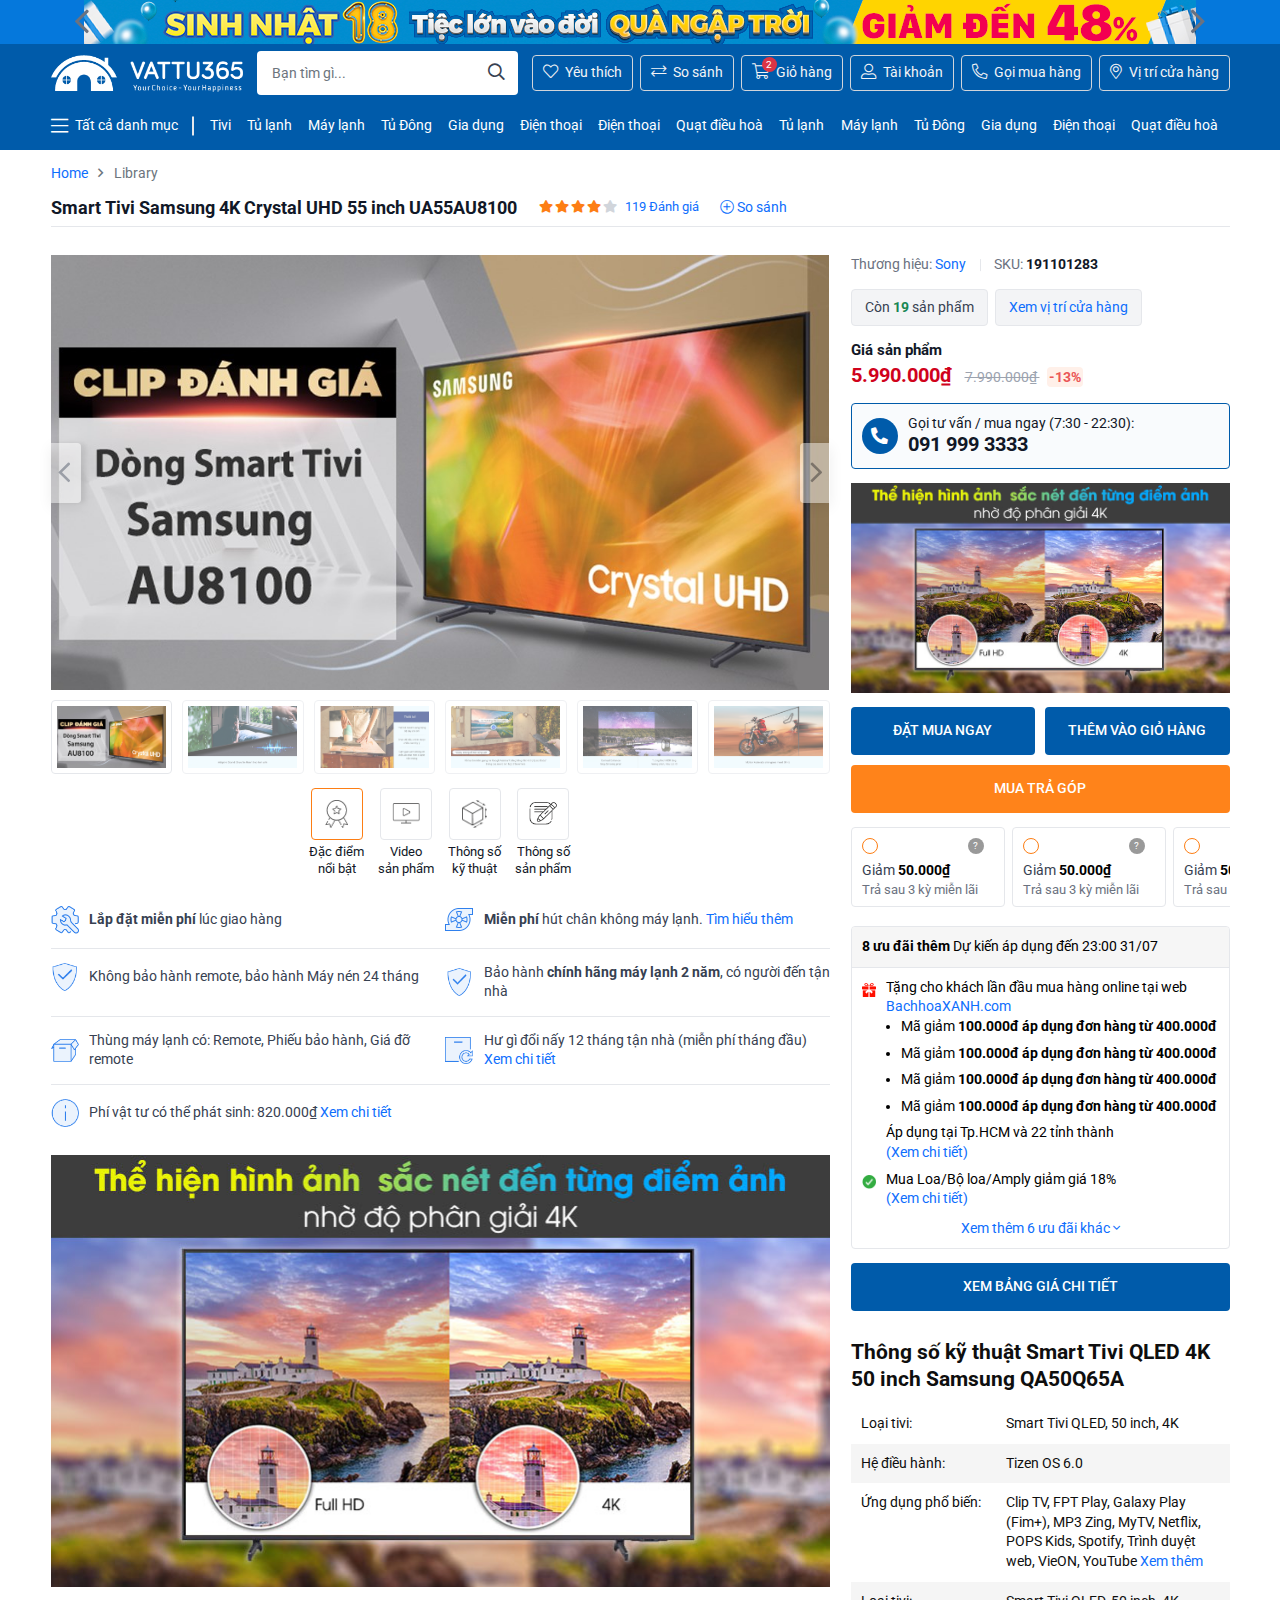
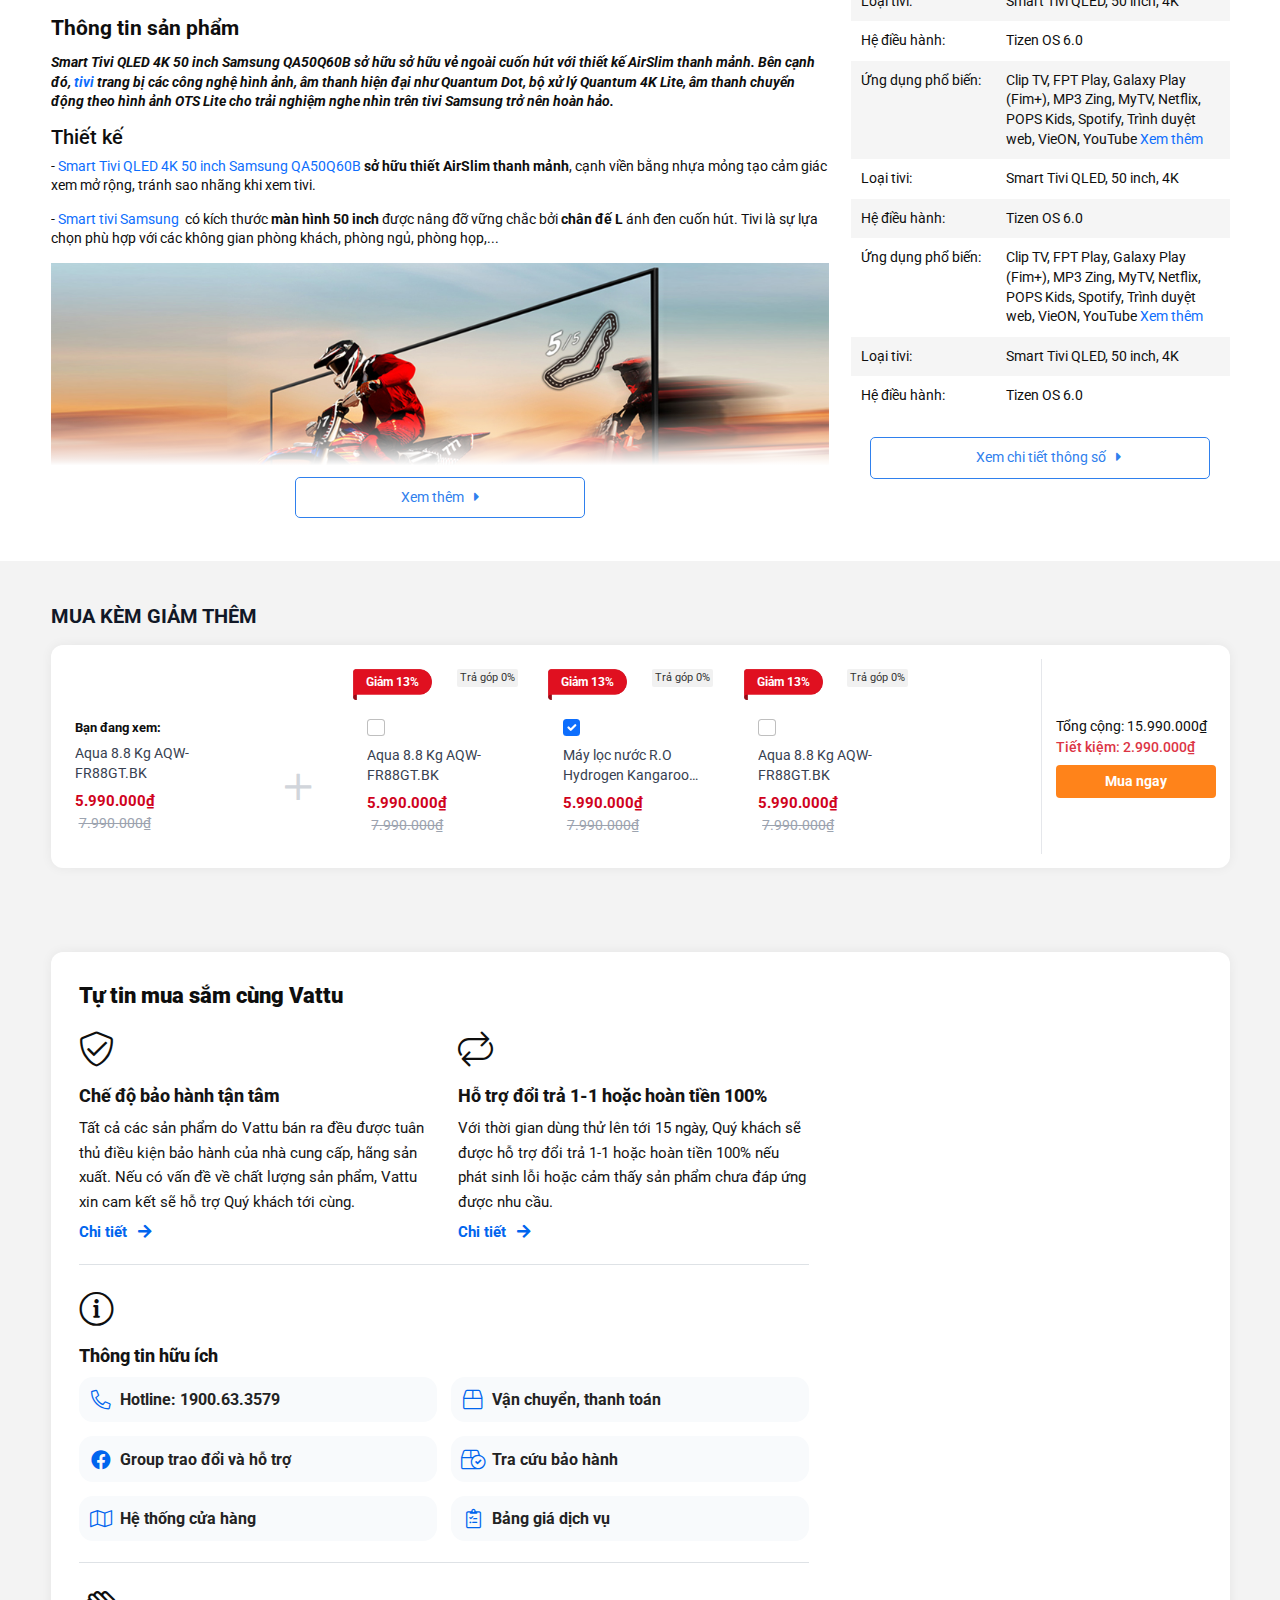
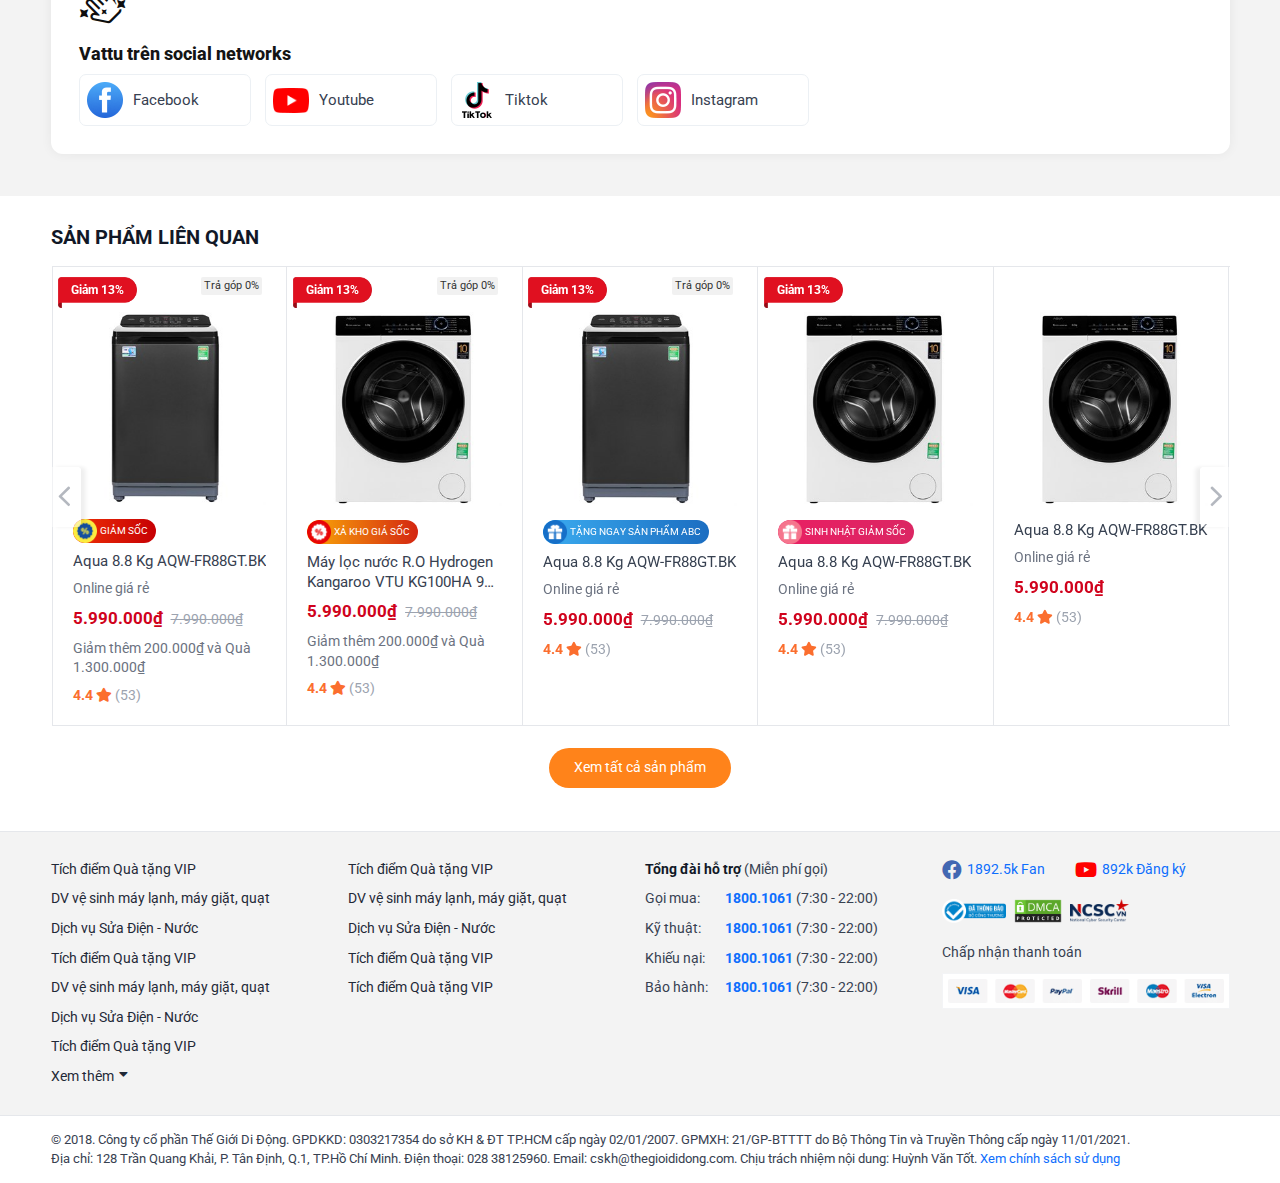
==== commit ebff13b1: "Update" ====
--- a/chi-tiet-san-pham.html
+++ b/chi-tiet-san-pham.html
@@ -3205,7 +3205,9 @@
                             </a>
                         </div>
                         <div class="product-social">
-                            like share facebook
+                            <div class="fb-like" data-href="https://developers.facebook.com/docs/plugins/"
+                                 data-width="150" data-layout="button" data-action="like" data-size="small"
+                                 data-share="true"></div>
                         </div>
                     </div>
                     <div class="product-body section-gap">
@@ -3334,7 +3336,9 @@
                                     </div>
                                 </div>
                                 <div class="product-actions">
-                                    <a class="product-actions_item is-active" href="javascript:void(0)">
+                                    <a class="product-actions_item product-handleTab is-active"
+                                       data-popup-target="#ddnb"
+                                       href="#popupDetailProduct" data-bs-toggle="modal">
                                         <span class="product-actions_item__icon">
                                             <img src="./assets/images/page-product/icon/icon-noibat.png" alt="">
                                         </span>
@@ -3342,15 +3346,9 @@
                                             Đặc điểm <br> nổi bật
                                         </span>
                                     </a>
-                                    <a class="product-actions_item" href="javascript:void(0)">
-                                        <span class="product-actions_item__icon">
-                                            <img src="./assets/images/page-product/icon/icon-hinhanh.png" alt="">
-                                        </span>
-                                        <span class="product-actions_item__text">
-                                            Hình ảnh <br> sản phẩm
-                                        </span>
-                                    </a>
-                                    <a class="product-actions_item" href="javascript:void(0)">
+                                    <a class="product-actions_item product-handleTab" data-popup-target="#vsp"
+                                       href="#popupDetailProduct"
+                                       data-bs-toggle="modal">
                                         <span class="product-actions_item__icon">
                                             <img src="./assets/images/page-product/icon/icon-video.png" alt="">
                                         </span>
@@ -3358,7 +3356,9 @@
                                             Video <br> sản phẩm
                                         </span>
                                     </a>
-                                    <a class="product-actions_item" href="javascript:void(0)">
+                                    <a class="product-actions_item product-handleTab" data-popup-target="#tskt"
+                                       href="#popupDetailProduct"
+                                       data-bs-toggle="modal">
                                         <span class="product-actions_item__icon">
                                             <img src="./assets/images/page-product/icon/icon-thongsokythuat.png" alt="">
                                         </span>
@@ -3366,7 +3366,9 @@
                                             Thông số <br> kỹ thuật
                                         </span>
                                     </a>
-                                    <a class="product-actions_item" href="javascript:void(0)">
+                                    <a class="product-actions_item product-handleTab" data-popup-target="#ttsp"
+                                       href="#popupDetailProduct"
+                                       data-bs-toggle="modal">
                                         <span class="product-actions_item__icon">
                                             <img src="./assets/images/page-product/icon/icon-thongsosanpham.png" alt="">
                                         </span>
@@ -3479,392 +3481,82 @@
                                              alt="">
                                     </a>
                                 </div>
-                                <div class="product-related">
-                                    <div class="section-heading">
-                                        <div class="title">
-                                            Sản phẩm liên quan
-                                        </div>
-                                    </div>
-                                    <div class="pt-0">
-                                        <div class="slider-theme_product mx-0 init-single" id="sliderProductRelated">
-                                            <div class="swiper px-0">
-                                                <div class="swiper-wrapper h-auto">
-                                                    <div class="swiper-slide h-auto">
-                                                        <div class="product-card card bg-white rounded-3 border-0 h-100">
-                                                            <div class="card-sale">
-                                                                <span>
-                                                                    Giảm 13%
-                                                                </span>
-                                                            </div>
-                                                            <div class="card-header border-0 p-0 bg-white">
-                                                                <div class="card-label">
-                                                                    Trả góp 0%
-                                                                </div>
-                                                                <div class="card-image position-relative overflow-hidden d-flex align-items-center">
-                                                                    <img data-src="./assets/images/product/aqua-88-kg-aqw-fr88gtbk-300x300.jpg"
-                                                                         class="swiper-lazy img-fluid" alt="">
-                                                                </div>
-                                                            </div>
-                                                            <div class="card-body px-0 pb-0">
-                                                                <div class="card-label card-label_giamgia">
-                                                                    <img src="./assets/images/icon1-50x50.png" alt="">
-                                                                    <span>Giảm sốc</span>
-                                                                </div>
-                                                                <div class="card-title">
-                                                                    Aqua 8.8 Kg AQW-FR88GT.BK
-                                                                </div>
-                                                                <div class="card-text">
-                                                                    Online giá rẻ
-                                                                </div>
-                                                                <div class="card-price">
-                                                                    5.990.000₫
-                                                                    <del>
-                                                                        7.990.000₫
-                                                                    </del>
-                                                                </div>
-                                                                <div class="card-desc">
-                                                                    Giảm thêm 200.000₫ và Quà 1.300.000₫
-                                                                </div>
-                                                                <div class="card-rate">
-                                                                    <b>4.4</b>
-                                                                    <i class="fas fa-star"></i>
-                                                                    (53)
-                                                                </div>
-                                                            </div>
-                                                            <a href="" class="stretched-link"></a>
-                                                        </div>
-                                                    </div>
-                                                    <div class="swiper-slide h-auto">
-                                                        <div class="product-card card bg-white rounded-3 border-0 h-100">
-                                                            <div class="card-sale">
-                                                                <span>
-                                                                    Giảm 13%
-                                                                </span>
-                                                            </div>
-                                                            <div class="card-header border-0 p-0 bg-white">
-                                                                <div class="card-label">
-                                                                    Trả góp 0%
-                                                                </div>
-                                                                <div class="card-image position-relative overflow-hidden d-flex align-items-center">
-                                                                    <img data-src="./assets/images/product/aqua-aqd-a800f-w-300x300.jpg"
-                                                                         class="swiper-lazy img-fluid" alt="">
-                                                                </div>
-                                                            </div>
-                                                            <div class="card-body px-0 pb-0">
-                                                                <div class="card-label card-label_xakho">
-                                                                    <img src="./assets/images/icon5-50x50.png" alt="">
-                                                                    <span>Xả kho giá sốc</span>
-                                                                </div>
-                                                                <div class="card-title">
-                                                                    Máy lọc nước R.O Hydrogen Kangaroo VTU KG100HA 9 lõi
-                                                                </div>
-                                                                <div class="card-price">
-                                                                    5.990.000₫
-                                                                    <del>
-                                                                        7.990.000₫
-                                                                    </del>
-                                                                </div>
-                                                                <div class="card-desc">
-                                                                    Giảm thêm 200.000₫ và Quà 1.300.000₫
-                                                                </div>
-                                                                <div class="card-rate">
-                                                                    <b>4.4</b>
-                                                                    <i class="fas fa-star"></i>
-                                                                    (53)
-                                                                </div>
-                                                            </div>
-                                                            <a href="" class="stretched-link"></a>
-                                                        </div>
-                                                    </div>
-                                                    <div class="swiper-slide h-auto">
-                                                        <div class="product-card card bg-white rounded-3 border-0 h-100">
-                                                            <div class="card-sale">
-                                                                <span>
-                                                                    Giảm 13%
-                                                                </span>
-                                                            </div>
-                                                            <div class="card-header border-0 p-0 bg-white">
-                                                                <div class="card-label">
-                                                                    Trả góp 0%
-                                                                </div>
-                                                                <div class="card-image position-relative overflow-hidden d-flex align-items-center">
-                                                                    <img data-src="./assets/images/product/aqua-88-kg-aqw-fr88gtbk-300x300.jpg"
-                                                                         class="swiper-lazy img-fluid" alt="">
-                                                                </div>
-                                                            </div>
-                                                            <div class="card-body px-0 pb-0">
-                                                                <div class="card-label card-label_quatang">
-                                                                    <img src="./assets/images/icon4-50x50.png" alt="">
-                                                                    <span>Tặng ngay sản phẩm ABC</span>
-                                                                </div>
-                                                                <div class="card-title">
-                                                                    Aqua 8.8 Kg AQW-FR88GT.BK
-                                                                </div>
-                                                                <div class="card-text">
-                                                                    Online giá rẻ
-                                                                </div>
-                                                                <div class="card-price">
-                                                                    5.990.000₫
-                                                                    <del>
-                                                                        7.990.000₫
-                                                                    </del>
-                                                                </div>
-                                                                <div class="card-rate">
-                                                                    <b>4.4</b>
-                                                                    <i class="fas fa-star"></i>
-                                                                    (53)
-                                                                </div>
-                                                            </div>
-                                                            <a href="" class="stretched-link"></a>
-                                                        </div>
-                                                    </div>
-                                                    <div class="swiper-slide h-auto">
-                                                        <div class="product-card card bg-white rounded-3 border-0 h-100">
-                                                            <div class="card-sale">
-                                                                <span>
-                                                                    Giảm 13%
-                                                                </span>
-                                                            </div>
-                                                            <div class="card-header border-0 p-0 bg-white">
-                                                                <div class="card-image position-relative overflow-hidden d-flex align-items-center">
-                                                                    <img data-src="./assets/images/product/aqua-aqd-a800f-w-300x300.jpg"
-                                                                         class="swiper-lazy img-fluid" alt="">
-                                                                </div>
-                                                            </div>
-                                                            <div class="card-body px-0 pb-0">
-                                                                <div class="card-label card-label_sinhnhat">
-                                                                    <img src="./assets/images/icon3-50x50.png" alt="">
-                                                                    <span>Sinh nhật giảm sốc</span>
-                                                                </div>
-                                                                <div class="card-title">
-                                                                    Aqua 8.8 Kg AQW-FR88GT.BK
-                                                                </div>
-                                                                <div class="card-text">
-                                                                    Online giá rẻ
-                                                                </div>
-                                                                <div class="card-price">
-                                                                    5.990.000₫
-                                                                    <del>
-                                                                        7.990.000₫
-                                                                    </del>
-                                                                </div>
-                                                                <div class="card-rate">
-                                                                    <b>4.4</b>
-                                                                    <i class="fas fa-star"></i>
-                                                                    (53)
-                                                                </div>
-                                                            </div>
-                                                            <a href="" class="stretched-link"></a>
-                                                        </div>
-                                                    </div>
-                                                    <div class="swiper-slide h-auto">
-                                                        <div class="product-card card bg-white rounded-3 border-0 h-100">
-                                                            <div class="card-header border-0 p-0 bg-white">
-                                                                <div class="card-image position-relative overflow-hidden d-flex align-items-center">
-                                                                    <img data-src="./assets/images/product/aqua-aqd-a800f-w-300x300.jpg"
-                                                                         class="swiper-lazy img-fluid" alt="">
-                                                                </div>
-                                                            </div>
-                                                            <div class="card-body px-0 pb-0">
-                                                                <div class="card-title">
-                                                                    Aqua 8.8 Kg AQW-FR88GT.BK
-                                                                </div>
-                                                                <div class="card-text">
-                                                                    Online giá rẻ
-                                                                </div>
-                                                                <div class="card-price">
-                                                                    5.990.000₫
-                                                                </div>
-                                                                <div class="card-rate">
-                                                                    <b>4.4</b>
-                                                                    <i class="fas fa-star"></i>
-                                                                    (53)
-                                                                </div>
-                                                            </div>
-                                                            <a href="" class="stretched-link"></a>
-                                                        </div>
-                                                    </div>
-                                                    <div class="swiper-slide h-auto">
-                                                        <div class="product-card card bg-white rounded-3 border-0 h-100">
-                                                            <div class="card-header border-0 p-0 bg-white">
-                                                                <div class="card-label">
-                                                                    Trả góp 0%
-                                                                </div>
-                                                                <div class="card-image position-relative overflow-hidden d-flex align-items-center">
-                                                                    <img data-src="./assets/images/product/aqua-88-kg-aqw-fr88gtbk-300x300.jpg"
-                                                                         class="swiper-lazy img-fluid" alt="">
-                                                                </div>
-                                                            </div>
-                                                            <div class="card-body px-0 pb-0">
-                                                                <div class="card-label card-label_giamgia">
-                                                                    <img src="./assets/images/icon1-50x50.png" alt="">
-                                                                    <span>Giảm sốc</span>
-                                                                </div>
-                                                                <div class="card-title">
-                                                                    Aqua 8.8 Kg AQW-FR88GT.BK
-                                                                </div>
-                                                                <div class="card-text">
-                                                                    Online giá rẻ
-                                                                </div>
-                                                                <div class="card-price">
-                                                                    5.990.000₫
-                                                                    <small>-25%</small>
-                                                                </div>
-                                                                <div class="card-price card-price_small">
-                                                                    <i class="fal fa-usd-circle"></i>
-                                                                    Giá rẻ: 3.042.000₫
-                                                                </div>
-                                                                <div class="card-rate">
-                                                                    <b>4.4</b>
-                                                                    <i class="fas fa-star"></i>
-                                                                    (53)
-                                                                </div>
-                                                            </div>
-                                                            <a href="" class="stretched-link"></a>
-                                                        </div>
-                                                    </div>
-                                                    <div class="swiper-slide h-auto">
-                                                        <div class="product-card card bg-white rounded-3 border-0 h-100">
-                                                            <div class="card-header border-0 p-0 bg-white">
-                                                                <div class="card-label">
-                                                                    Trả góp 0%
-                                                                </div>
-                                                                <div class="card-image position-relative overflow-hidden d-flex align-items-center">
-                                                                    <img data-src="./assets/images/product/aqua-aqd-a800f-w-300x300.jpg"
-                                                                         class="swiper-lazy img-fluid" alt="">
-                                                                </div>
-                                                            </div>
-                                                            <div class="card-body px-0 pb-0">
-                                                                <div class="card-label card-label_xakho">
-                                                                    <img src="./assets/images/icon5-50x50.png" alt="">
-                                                                    <span>Xả kho giá sốc</span>
-                                                                </div>
-                                                                <div class="card-title">
-                                                                    Máy lọc nước R.O Hydrogen Kangaroo VTU KG100HA 9 lõi
-                                                                </div>
-                                                                <div class="card-price">
-                                                                    5.990.000₫
-                                                                    <small>-25%</small>
-                                                                </div>
-                                                                <div class="card-desc">
-                                                                    Giảm thêm 200.000₫ và Quà 1.300.000₫
-                                                                </div>
-                                                                <div class="card-rate">
-                                                                    <b>4.4</b>
-                                                                    <i class="fas fa-star"></i>
-                                                                    (53)
-                                                                </div>
-                                                            </div>
-                                                            <a href="" class="stretched-link"></a>
-                                                        </div>
-                                                    </div>
-                                                    <div class="swiper-slide h-auto">
-                                                        <div class="product-card card bg-white rounded-3 border-0 h-100">
-                                                            <div class="card-header border-0 p-0 bg-white">
-                                                                <div class="card-label">
-                                                                    Trả góp 0%
-                                                                </div>
-                                                                <div class="card-image position-relative overflow-hidden d-flex align-items-center">
-                                                                    <img data-src="./assets/images/product/aqua-88-kg-aqw-fr88gtbk-300x300.jpg"
-                                                                         class="swiper-lazy img-fluid" alt="">
-                                                                </div>
-                                                            </div>
-                                                            <div class="card-body px-0 pb-0">
-                                                                <div class="card-label card-label_quatang">
-                                                                    <img src="./assets/images/icon4-50x50.png" alt="">
-                                                                    <span>Tặng ngay sản phẩm ABC</span>
-                                                                </div>
-                                                                <div class="card-title">
-                                                                    Aqua 8.8 Kg AQW-FR88GT.BK
-                                                                </div>
-                                                                <div class="card-text">
-                                                                    Online giá rẻ
-                                                                </div>
-                                                                <div class="card-price">
-                                                                    5.990.000₫
-                                                                    <small>-25%</small>
-                                                                </div>
-                                                                <div class="card-rate">
-                                                                    <b>4.4</b>
-                                                                    <i class="fas fa-star"></i>
-                                                                    (53)
-                                                                </div>
-                                                            </div>
-                                                            <a href="" class="stretched-link"></a>
-                                                        </div>
-                                                    </div>
-                                                    <div class="swiper-slide h-auto">
-                                                        <div class="product-card card bg-white rounded-3 border-0 h-100">
-                                                            <div class="card-header border-0 p-0 bg-white">
-                                                                <div class="card-image position-relative overflow-hidden d-flex align-items-center">
-                                                                    <img data-src="./assets/images/product/aqua-aqd-a800f-w-300x300.jpg"
-                                                                         class="swiper-lazy img-fluid" alt="">
-                                                                </div>
-                                                            </div>
-                                                            <div class="card-body px-0 pb-0">
-                                                                <div class="card-label card-label_sinhnhat">
-                                                                    <img src="./assets/images/icon3-50x50.png" alt="">
-                                                                    <span>Sinh nhật giảm sốc</span>
-                                                                </div>
-                                                                <div class="card-title">
-                                                                    Aqua 8.8 Kg AQW-FR88GT.BK
-                                                                </div>
-                                                                <div class="card-text">
-                                                                    Online giá rẻ
-                                                                </div>
-                                                                <div class="card-price">
-                                                                    5.990.000₫
-                                                                    <small>-25%</small>
-                                                                </div>
-                                                                <div class="card-rate">
-                                                                    <b>4.4</b>
-                                                                    <i class="fas fa-star"></i>
-                                                                    (53)
-                                                                </div>
-                                                            </div>
-                                                            <a href="" class="stretched-link"></a>
-                                                        </div>
-                                                    </div>
-                                                    <div class="swiper-slide h-auto">
-                                                        <div class="product-card card bg-white rounded-3 border-0 h-100">
-                                                            <div class="card-header border-0 p-0 bg-white">
-                                                                <div class="card-image position-relative overflow-hidden d-flex align-items-center">
-                                                                    <img data-src="./assets/images/product/aqua-aqd-a800f-w-300x300.jpg"
-                                                                         class="swiper-lazy img-fluid" alt="">
-                                                                </div>
-                                                            </div>
-                                                            <div class="card-body px-0 pb-0">
-                                                                <div class="card-title">
-                                                                    Aqua 8.8 Kg AQW-FR88GT.BK
-                                                                </div>
-                                                                <div class="card-text">
-                                                                    Online giá rẻ
-                                                                </div>
-                                                                <div class="card-price">
-                                                                    5.990.000₫
-                                                                </div>
-                                                                <div class="card-rate">
-                                                                    <b>4.4</b>
-                                                                    <i class="fas fa-star"></i>
-                                                                    (53)
-                                                                </div>
-                                                            </div>
-                                                            <a href="" class="stretched-link"></a>
-                                                        </div>
-                                                    </div>
-                                                </div>
-                                            </div>
-                                            <div class="button-slider button-prev position-absolute d-flex align-items-center justify-content-center translate-middle-y top-50 start-0 z-index-2 transition-default">
-                                                <i class="fal fa-angle-left"></i>
-                                            </div>
-                                            <div class="button-slider button-next position-absolute d-flex align-items-center justify-content-center translate-middle-y top-50 end-0 z-index-2 transition-default">
-                                                <i class="fal fa-angle-right"></i>
-                                            </div>
-                                        </div>
-                                    </div>
-                                    <div class="pt-4 pb-15px text-center">
-                                        <a href="" class="button-orange button-large">
-                                            Xem tất cả sản phẩm
+                                <div class="product-description">
+                                    <div class="product-description_title">
+                                        Thông tin sản phẩm
+                                    </div>
+                                    <div class="product-description_content">
+                                        <p><em><strong>Smart Tivi QLED 4K 50 inch Samsung QA50Q60B sở hữu sở hữu vẻ
+                                            ngoài cuốn hút với thiết kế AirSlim thanh mảnh. Bên cạnh đó,
+                                            <a href="https://www.dienmayxanh.com/tivi" target="_blank"
+                                               title="Mời bạn xem thêm tivi đang kinh doanh tại Điện máy XANH"
+                                               type="Mời bạn xem thêm tivi đang kinh doanh tại Điện máy XANH">tivi
+                                            </a>
+                                            trang bị các công nghệ hình ảnh, âm thanh hiện đại như&nbsp;Quantum Dot, bộ
+                                            xử lý Quantum 4K Lite,&nbsp;âm thanh chuyển động theo hình ảnh OTS Lite cho
+                                            trải nghiệm nghe nhìn trên tivi Samsung trở nên hoàn hảo.</strong></em></p>
+                                        <h3>Thiết kế</h3>
+                                        <p>-&nbsp;<a
+                                                href="https://www.dienmayxanh.com/tivi/smart-qled-4k-50-inch-samsung-qa50q60b"
+                                                target="_blank"
+                                                title="Mời bạn xem thêm Smart Tivi QLED 4K 50 inch Samsung QA50Q60B đang kinh doanh tại Điện máy XANH"
+                                                type="Smart Tivi QLED 4K 50 inch Samsung QA50Q60B">Smart Tivi QLED 4K 50
+                                            inch Samsung QA50Q60B
+                                        </a>
+                                            <strong>sở hữu thiết AirSlim thanh mảnh</strong>, cạnh viền bằng nhựa mỏng
+                                            tạo cảm giác xem mở rộng, tránh sao nhãng khi xem tivi.
+                                        </p>
+                                        <p>-
+                                            <a href="https://www.dienmayxanh.com/tivi-samsung?g=smart-tivi"
+                                               target="_blank" title="Mời bạn xem thêm Smart tivi Samsung"
+                                               type="Mời bạn xem thêm Smart tivi Samsung">Smart tivi Samsung
+                                            </a>&nbsp;có kích thước <strong>màn hình 50 inch</strong> được nâng đỡ vững
+                                            chắc bởi <strong>chân đế L</strong> ánh đen cuốn hút. Tivi là sự lựa chọn
+                                            phù hợp với các không gian phòng khách, phòng ngủ, phòng họp,...
+                                        </p>
+                                        <p><img
+                                                alt="Smart Tivi QLED 4K 50 inch Samsung QA50Q60B - Thiết kế"
+                                                data-src="./assets/images/page-product/led-4k-samsung-ua55au8100-280721-0500300.png"
+                                                class=" lazyloaded"
+                                                title="Smart Tivi QLED 4K 50 inch Samsung QA50Q60B - Thiết kế"
+                                                src="./assets/images/page-product/led-4k-samsung-ua55au8100-280721-0500300.png">
+                                        </p>
+                                        <p><em>*Hình ảnh chỉ mang tính minh hoạ sản phẩm</em></p>
+                                        <h3>Công nghệ hình ảnh</h3>
+                                        <p><strong>-&nbsp;<a
+                                                href="https://www.dienmayxanh.com/kinh-nghiem-hay/cac-cong-nghe-noi-bat-cua-tivi-samsung-20-1339340#man-hinh-cham-luong-tu-quantum-dot"
+                                                target="_blank" title="Mời bạn xem thêm công nghệ Quantum Dot"
+                                                type="Mời bạn xem thêm công nghệ Quantum Dot">Công nghệ Quantum Dot hiển
+                                            thị 100% dải màu
+                                        </a>
+                                        </strong>, tivi hiển thị hình ảnh với độ nét cao, mang đến thế giới màu sắc chân
+                                            thực, sống động.
+                                        </p>
+                                        <p><strong>- Công nghệ đèn nền Dual LED </strong>tích hợp <strong>công nghệ
+                                            Quantum HDR </strong>giúp nâng cao độ tương phản, màu sắc chính xác,
+                                            <a href="https://www.dienmayxanh.com/tivi-samsung" target="_blank"
+                                               title="Mời bạn xem thêm tivi Samsung"
+                                               type="Mời bạn xem thêm tivi Samsung">tivi Samsung
+                                            </a>
+                                            cho hình ảnh đẹp mắt với độ sáng cao.
+                                        </p>
+                                        <p><strong>-&nbsp;<a
+                                                href="https://www.dienmayxanh.com/kinh-nghiem-hay/cac-cong-nghe-hinh-anh-noi-bat-tren-tivi-samsung-2-1343084#bo-xu-ly-quantum-lite"
+                                                target="_blank" title="Mời bạn xem thêm Bộ xử lý Quantum 4K Lite"
+                                                type="Mời bạn xem thêm Bộ xử lý Quantum 4K Lite">Bộ xử lý Quantum 4K
+                                            Lite
+                                        </a>
+                                        </strong>nâng cấp chất lượng hình ảnh đầu vào lên gần chuẩn 4K, các cảnh phim,
+                                            chương trình thể thao, ca nhạc,... được trình chiếu với chất lượng hoàn hảo.
+                                        </p>
+                                        <p><strong>- Chuyển động mượt Motion Xcelerator</strong> giúp giảm độ mờ, độ nét
+                                            chuyển động được nâng cao, giờ đây bạn có thể bắt trọn từng khoảnh khắc của
+                                            các nội dung yêu thích.</p>
+                                    </div>
+                                    <div class="product-description_more">
+                                        <a data-popup-target="#ttsp" href="#popupDetailProduct"
+                                           data-bs-toggle="modal" class="product-handleTab">
+                                            Xem thêm <i class="ms-2 fas fa-caret-right"></i>
                                         </a>
                                     </div>
                                 </div>
@@ -4059,6 +3751,112 @@
                                             Xem bảng giá chi tiết
                                         </a>
                                     </div>
+                                    <div class="product-description">
+                                        <div class="product-description_title">
+                                            Thông số kỹ thuật Smart Tivi QLED 4K 50 inch Samsung QA50Q65A
+                                        </div>
+                                        <div class="product-description_list">
+                                            <div class="product-description_list__item">
+                                                <div class="product-description_list__left">
+                                                    Loại tivi:
+                                                </div>
+                                                <div class="product-description_list__right">
+                                                    Smart Tivi QLED, 50 inch, 4K
+                                                </div>
+                                            </div>
+                                            <div class="product-description_list__item">
+                                                <div class="product-description_list__left">
+                                                    Hệ điều hành:
+                                                </div>
+                                                <div class="product-description_list__right">
+                                                    Tizen OS 6.0
+                                                </div>
+                                            </div>
+                                            <div class="product-description_list__item">
+                                                <div class="product-description_list__left">
+                                                    Ứng dụng phổ biến:
+                                                </div>
+                                                <div class="product-description_list__right">
+                                                    Clip TV, FPT Play, Galaxy Play (Fim+), MP3 Zing, MyTV, Netflix, POPS
+                                                    Kids, Spotify, Trình duyệt web, VieON, YouTube
+                                                    <a href="">Xem thêm</a>
+                                                </div>
+                                            </div>
+                                            <div class="product-description_list__item">
+                                                <div class="product-description_list__left">
+                                                    Loại tivi:
+                                                </div>
+                                                <div class="product-description_list__right">
+                                                    Smart Tivi QLED, 50 inch, 4K
+                                                </div>
+                                            </div>
+                                            <div class="product-description_list__item">
+                                                <div class="product-description_list__left">
+                                                    Hệ điều hành:
+                                                </div>
+                                                <div class="product-description_list__right">
+                                                    Tizen OS 6.0
+                                                </div>
+                                            </div>
+                                            <div class="product-description_list__item">
+                                                <div class="product-description_list__left">
+                                                    Ứng dụng phổ biến:
+                                                </div>
+                                                <div class="product-description_list__right">
+                                                    Clip TV, FPT Play, Galaxy Play (Fim+), MP3 Zing, MyTV, Netflix, POPS
+                                                    Kids, Spotify, Trình duyệt web, VieON, YouTube
+                                                    <a href="">Xem thêm</a>
+                                                </div>
+                                            </div>
+                                            <div class="product-description_list__item">
+                                                <div class="product-description_list__left">
+                                                    Loại tivi:
+                                                </div>
+                                                <div class="product-description_list__right">
+                                                    Smart Tivi QLED, 50 inch, 4K
+                                                </div>
+                                            </div>
+                                            <div class="product-description_list__item">
+                                                <div class="product-description_list__left">
+                                                    Hệ điều hành:
+                                                </div>
+                                                <div class="product-description_list__right">
+                                                    Tizen OS 6.0
+                                                </div>
+                                            </div>
+                                            <div class="product-description_list__item">
+                                                <div class="product-description_list__left">
+                                                    Ứng dụng phổ biến:
+                                                </div>
+                                                <div class="product-description_list__right">
+                                                    Clip TV, FPT Play, Galaxy Play (Fim+), MP3 Zing, MyTV, Netflix, POPS
+                                                    Kids, Spotify, Trình duyệt web, VieON, YouTube
+                                                    <a href="">Xem thêm</a>
+                                                </div>
+                                            </div>
+                                            <div class="product-description_list__item">
+                                                <div class="product-description_list__left">
+                                                    Loại tivi:
+                                                </div>
+                                                <div class="product-description_list__right">
+                                                    Smart Tivi QLED, 50 inch, 4K
+                                                </div>
+                                            </div>
+                                            <div class="product-description_list__item">
+                                                <div class="product-description_list__left">
+                                                    Hệ điều hành:
+                                                </div>
+                                                <div class="product-description_list__right">
+                                                    Tizen OS 6.0
+                                                </div>
+                                            </div>
+                                        </div>
+                                        <div class="product-description_more position-static h-auto mt-4">
+                                            <a data-popup-target="#tskt" href="#popupDetailProduct"
+                                               data-bs-toggle="modal" class="product-handleTab">Xem chi tiết thông số <i
+                                                    class="ms-2 fas fa-caret-right"></i></a>
+                                        </div>
+                                    </div>
                                 </div>
                             </div>
                         </div>
@@ -4066,6 +3864,1525 @@
                 </div>
             </div>
         </div>
+        <div class="product-more">
+            <div class="container">
+                <div class="section-heading">
+                    <div class="title">
+                        Mua kèm giảm thêm
+                    </div>
+                </div>
+                <div class="product-more_inner">
+                    <div class="row">
+                        <div class="col-lg-2">
+                            <div class="product-card card bg-white rounded-3 border-0 h-100">
+                                <div class="card-header border-0 p-0 bg-white">
+                                    <div class="card-image position-relative overflow-hidden d-flex align-items-center">
+                                        <img data-src="./assets/images/product/aqua-88-kg-aqw-fr88gtbk-300x300.jpg"
+                                             class="lazy img-fluid" alt="">
+                                    </div>
+                                </div>
+                                <div class="card-body px-0 pb-0">
+                                    <div class="card-viewing">
+                                        <b>Bạn đang xem: </b>
+                                    </div>
+                                    <div class="card-title">
+                                        Aqua 8.8 Kg AQW-FR88GT.BK
+                                    </div>
+                                    <div class="card-price">
+                                        5.990.000₫
+                                        <del>
+                                            7.990.000₫
+                                        </del>
+                                    </div>
+                                </div>
+                                <a href="" class="stretched-link"></a>
+                            </div>
+                        </div>
+                        <div class="col-lg-1">
+                            <div class="product-more_icon">
+                                <i class="fal fa-plus"></i>
+                            </div>
+                        </div>
+                        <div class="col-lg-2">
+                            <div class="product-card card bg-white rounded-3 border-0 h-100">
+                                <div class="card-sale">
+                                    <span>
+                                        Giảm 13%
+                                    </span>
+                                </div>
+                                <div class="card-header border-0 p-0 bg-white">
+                                    <div class="card-label">
+                                        Trả góp 0%
+                                    </div>
+                                    <div class="card-image position-relative overflow-hidden d-flex align-items-center">
+                                        <img data-src="./assets/images/product/aqua-88-kg-aqw-fr88gtbk-300x300.jpg"
+                                             class="lazy img-fluid" alt="">
+                                    </div>
+                                </div>
+                                <div class="card-body px-0 pb-0">
+                                    <div class="card-radio">
+                                        <input type="checkbox" name="" class="form-check-input">
+                                    </div>
+                                    <div class="card-title">
+                                        Aqua 8.8 Kg AQW-FR88GT.BK
+                                    </div>
+                                    <div class="card-price">
+                                        5.990.000₫
+                                        <del>
+                                            7.990.000₫
+                                        </del>
+                                    </div>
+                                </div>
+                                <a href="" class="stretched-link"></a>
+                            </div>
+                        </div>
+                        <div class="col-lg-2">
+                            <div class="product-card card bg-white rounded-3 border-0 h-100">
+                                <div class="card-sale">
+                                    <span>
+                                        Giảm 13%
+                                    </span>
+                                </div>
+                                <div class="card-header border-0 p-0 bg-white">
+                                    <div class="card-label">
+                                        Trả góp 0%
+                                    </div>
+                                    <div class="card-image position-relative overflow-hidden d-flex align-items-center">
+                                        <img data-src="./assets/images/product/aqua-aqd-a800f-w-300x300.jpg"
+                                             class="lazy img-fluid" alt="">
+                                    </div>
+                                </div>
+                                <div class="card-body px-0 pb-0">
+                                    <div class="card-radio">
+                                        <input type="checkbox" checked name="" class="form-check-input">
+                                    </div>
+                                    <div class="card-title">
+                                        Máy lọc nước R.O Hydrogen Kangaroo VTU KG100HA 9 lõi
+                                    </div>
+                                    <div class="card-price">
+                                        5.990.000₫
+                                        <del>
+                                            7.990.000₫
+                                        </del>
+                                    </div>
+                                </div>
+                                <a href="" class="stretched-link"></a>
+                            </div>
+                        </div>
+                        <div class="col-lg-2">
+                            <div class="product-card card bg-white rounded-3 border-0 h-100">
+                                <div class="card-sale">
+                                    <span>
+                                        Giảm 13%
+                                    </span>
+                                </div>
+                                <div class="card-header border-0 p-0 bg-white">
+                                    <div class="card-label">
+                                        Trả góp 0%
+                                    </div>
+                                    <div class="card-image position-relative overflow-hidden d-flex align-items-center">
+                                        <img data-src="./assets/images/product/aqua-88-kg-aqw-fr88gtbk-300x300.jpg"
+                                             class="lazy img-fluid" alt="">
+                                    </div>
+                                </div>
+                                <div class="card-body px-0 pb-0">
+                                    <div class="card-radio">
+                                        <input type="checkbox" name="" class="form-check-input">
+                                    </div>
+                                    <div class="card-title">
+                                        Aqua 8.8 Kg AQW-FR88GT.BK
+                                    </div>
+                                    <div class="card-price">
+                                        5.990.000₫
+                                        <del>
+                                            7.990.000₫
+                                        </del>
+                                    </div>
+                                </div>
+                                <a href="" class="stretched-link"></a>
+                            </div>
+                        </div>
+                        <div class="col-lg-2 ms-auto">
+                            <div class="product-more_desc">
+                                Tổng cộng: 15.990.000₫
+                                <span>Tiết kiệm: 2.990.000₫</span>
+                                <a href="" class="button-orange">Mua ngay</a>
+                            </div>
+                        </div>
+                    </div>
+                </div>
+            </div>
+        </div>
+        <div class="product-policy">
+            <div class="container">
+                <div class="policy-card d-flex align-items-stretch bg-white">
+                    <div class="policy-card_info">
+                        <div class="policy-card_info__title">
+                            Tự tin mua sắm cùng Vattu
+                        </div>
+                        <div class="policy-card_info__row">
+                            <div class="policy-card_info__column">
+                                <div class="policy-card_info__icon">
+                                    <i class="fal fa-shield-check"></i>
+                                </div>
+                                <div class="policy-card_info__subtitle">
+                                    Chế độ bảo hành tận tâm
+                                </div>
+                                <div class="policy-card_info__desc">
+                                    Tất cả các sản phẩm do Vattu bán ra đều được tuân thủ điều kiện bảo hành của nhà
+                                    cung cấp, hãng sản xuất. Nếu có vấn đề về chất lượng sản phẩm, Vattu xin cam kết
+                                    sẽ hỗ trợ Quý khách tới cùng.
+                                </div>
+                                <div class="policy-card_info__link">
+                                    <a href="">
+                                        Chi tiết <i class="fas fa-arrow-right"></i>
+                                    </a>
+                                </div>
+                            </div>
+                            <div class="policy-card_info__column">
+                                <div class="policy-card_info__icon">
+                                    <i class="fal fa-repeat"></i>
+                                </div>
+                                <div class="policy-card_info__subtitle">
+                                    Hỗ trợ đổi trả 1-1 hoặc hoàn tiền 100%
+                                </div>
+                                <div class="policy-card_info__desc">
+                                    Với thời gian dùng thử lên tới 15 ngày, Quý khách sẽ được hỗ trợ đổi trả 1-1 hoặc
+                                    hoàn tiền 100% nếu phát sinh lỗi hoặc cảm thấy sản phẩm chưa đáp ứng được nhu cầu.
+                                </div>
+                                <div class="policy-card_info__link">
+                                    <a href="">
+                                        Chi tiết <i class="fas fa-arrow-right"></i>
+                                    </a>
+                                </div>
+                            </div>
+                        </div>
+                        <div class="my-4 border-top"></div>
+                        <div class="policy-card_info__wrap">
+                            <div class="policy-card_info__icon">
+                                <i class="fal fa-info-circle"></i>
+                            </div>
+                            <div class="policy-card_info__subtitle">
+                                Thông tin hữu ích
+                            </div>
+                            <div class="row g-3">
+                                <div class="col-lg-6">
+                                    <a href="" class="policy-card_info__box">
+                                        <span class="policy-card_info__box-icon">
+                                            <i class="fal fa-phone-alt"></i>
+                                        </span>
+                                        <span class="policy-card_info__box-text">
+                                            Hotline:&nbsp;1900.63.3579
+                                        </span>
+                                    </a>
+                                </div>
+                                <div class="col-lg-6">
+                                    <a href="" class="policy-card_info__box">
+                                        <span class="policy-card_info__box-icon">
+                                            <i class="fal fa-box"></i>
+                                        </span>
+                                        <span class="policy-card_info__box-text">
+                                            Vận chuyển, thanh toán
+                                        </span>
+                                    </a>
+                                </div>
+                                <div class="col-lg-6">
+                                    <a href="" class="policy-card_info__box">
+                                        <span class="policy-card_info__box-icon">
+                                            <i class="fab fa-facebook"></i>
+                                        </span>
+                                        <span class="policy-card_info__box-text">
+                                            Group trao đổi và hỗ trợ
+                                        </span>
+                                    </a>
+                                </div>
+                                <div class="col-lg-6">
+                                    <a href="" class="policy-card_info__box">
+                                        <span class="policy-card_info__box-icon">
+                                            <i class="fal fa-box-check"></i>
+                                        </span>
+                                        <span class="policy-card_info__box-text">
+                                            Tra cứu bảo hành
+                                        </span>
+                                    </a>
+                                </div>
+                                <div class="col-lg-6">
+                                    <a href="" class="policy-card_info__box">
+                                        <span class="policy-card_info__box-icon">
+                                            <i class="fal fa-map"></i>
+                                        </span>
+                                        <span class="policy-card_info__box-text">
+                                            Hệ thống cửa hàng
+                                        </span>
+                                    </a>
+                                </div>
+                                <div class="col-lg-6">
+                                    <a href="" class="policy-card_info__box">
+                                        <span class="policy-card_info__box-icon">
+                                            <i class="fal fa-clipboard-list-check"></i>
+                                        </span>
+                                        <span class="policy-card_info__box-text">
+                                            Bảng giá dịch vụ
+                                        </span>
+                                    </a>
+                                </div>
+                            </div>
+                        </div>
+                        <div class="my-4 border-top"></div>
+                        <div class="policy-card_info__wrap">
+                            <div class="policy-card_info__icon">
+                                <i class="fal fa-hand-sparkles fa-rotate-315"></i>
+                            </div>
+                            <div class="policy-card_info__subtitle">
+                                Vattu trên social networks
+                            </div>
+                            <div class="row g-3">
+                                <div class="col-lg-3 col-6">
+                                    <a href="" class="policy-card_info__social">
+                                        <img src="./assets/images/social-facebook.png" alt="">
+                                        Facebook
+                                    </a>
+                                </div>
+                                <div class="col-lg-3 col-6">
+                                    <a href="" class="policy-card_info__social">
+                                        <img src="./assets/images/social-youtube.png" alt="">
+                                        Youtube
+                                    </a>
+                                </div>
+                                <div class="col-lg-3 col-6">
+                                    <a href="" class="policy-card_info__social">
+                                        <img src="./assets/images/social-tiktok.png" alt="">
+                                        Tiktok
+                                    </a>
+                                </div>
+                                <div class="col-lg-3 col-6">
+                                    <a href="" class="policy-card_info__social">
+                                        <img src="./assets/images/social-instagram.png" alt="">
+                                        Instagram
+                                    </a>
+                                </div>
+                            </div>
+                        </div>
+                    </div>
+                    <div class="policy-card_image">
+                        <img data-src="https://thinkpro.vn/_nuxt/img/thinkpro-footer.d5b4dbc.png"
+                             class="lazy h-100 w-100 mw-100 object-fit-cover" alt="">
+                    </div>
+                </div>
+            </div>
+        </div>
+        <div class="section-gap product-related">
+            <div class="container">
+                <div class="section-heading">
+                    <div class="title">
+                        Sản phẩm liên quan
+                    </div>
+                </div>
+                <div class="pt-0">
+                    <div class="slider-theme_product mx-0 init-single" id="sliderProductRelated">
+                        <div class="swiper px-0">
+                            <div class="swiper-wrapper h-auto">
+                                <div class="swiper-slide h-auto">
+                                    <div class="product-card card bg-white rounded-3 border-0 h-100">
+                                        <div class="card-sale">
+                                            <span>
+                                                Giảm 13%
+                                            </span>
+                                        </div>
+                                        <div class="card-header border-0 p-0 bg-white">
+                                            <div class="card-label">
+                                                Trả góp 0%
+                                            </div>
+                                            <div class="card-image position-relative overflow-hidden d-flex align-items-center">
+                                                <img data-src="./assets/images/product/aqua-88-kg-aqw-fr88gtbk-300x300.jpg"
+                                                     class="swiper-lazy img-fluid" alt="">
+                                            </div>
+                                        </div>
+                                        <div class="card-body px-0 pb-0">
+                                            <div class="card-label card-label_giamgia">
+                                                <img src="./assets/images/icon1-50x50.png" alt="">
+                                                <span>Giảm sốc</span>
+                                            </div>
+                                            <div class="card-title">
+                                                Aqua 8.8 Kg AQW-FR88GT.BK
+                                            </div>
+                                            <div class="card-text">
+                                                Online giá rẻ
+                                            </div>
+                                            <div class="card-price">
+                                                5.990.000₫
+                                                <del>
+                                                    7.990.000₫
+                                                </del>
+                                            </div>
+                                            <div class="card-desc">
+                                                Giảm thêm 200.000₫ và Quà 1.300.000₫
+                                            </div>
+                                            <div class="card-rate">
+                                                <b>4.4</b>
+                                                <i class="fas fa-star"></i>
+                                                (53)
+                                            </div>
+                                        </div>
+                                        <a href="" class="stretched-link"></a>
+                                    </div>
+                                </div>
+                                <div class="swiper-slide h-auto">
+                                    <div class="product-card card bg-white rounded-3 border-0 h-100">
+                                        <div class="card-sale">
+                                            <span>
+                                                Giảm 13%
+                                            </span>
+                                        </div>
+                                        <div class="card-header border-0 p-0 bg-white">
+                                            <div class="card-label">
+                                                Trả góp 0%
+                                            </div>
+                                            <div class="card-image position-relative overflow-hidden d-flex align-items-center">
+                                                <img data-src="./assets/images/product/aqua-aqd-a800f-w-300x300.jpg"
+                                                     class="swiper-lazy img-fluid" alt="">
+                                            </div>
+                                        </div>
+                                        <div class="card-body px-0 pb-0">
+                                            <div class="card-label card-label_xakho">
+                                                <img src="./assets/images/icon5-50x50.png" alt="">
+                                                <span>Xả kho giá sốc</span>
+                                            </div>
+                                            <div class="card-title">
+                                                Máy lọc nước R.O Hydrogen Kangaroo VTU KG100HA 9 lõi
+                                            </div>
+                                            <div class="card-price">
+                                                5.990.000₫
+                                                <del>
+                                                    7.990.000₫
+                                                </del>
+                                            </div>
+                                            <div class="card-desc">
+                                                Giảm thêm 200.000₫ và Quà 1.300.000₫
+                                            </div>
+                                            <div class="card-rate">
+                                                <b>4.4</b>
+                                                <i class="fas fa-star"></i>
+                                                (53)
+                                            </div>
+                                        </div>
+                                        <a href="" class="stretched-link"></a>
+                                    </div>
+                                </div>
+                                <div class="swiper-slide h-auto">
+                                    <div class="product-card card bg-white rounded-3 border-0 h-100">
+                                        <div class="card-sale">
+                                            <span>
+                                                Giảm 13%
+                                            </span>
+                                        </div>
+                                        <div class="card-header border-0 p-0 bg-white">
+                                            <div class="card-label">
+                                                Trả góp 0%
+                                            </div>
+                                            <div class="card-image position-relative overflow-hidden d-flex align-items-center">
+                                                <img data-src="./assets/images/product/aqua-88-kg-aqw-fr88gtbk-300x300.jpg"
+                                                     class="swiper-lazy img-fluid" alt="">
+                                            </div>
+                                        </div>
+                                        <div class="card-body px-0 pb-0">
+                                            <div class="card-label card-label_quatang">
+                                                <img src="./assets/images/icon4-50x50.png" alt="">
+                                                <span>Tặng ngay sản phẩm ABC</span>
+                                            </div>
+                                            <div class="card-title">
+                                                Aqua 8.8 Kg AQW-FR88GT.BK
+                                            </div>
+                                            <div class="card-text">
+                                                Online giá rẻ
+                                            </div>
+                                            <div class="card-price">
+                                                5.990.000₫
+                                                <del>
+                                                    7.990.000₫
+                                                </del>
+                                            </div>
+                                            <div class="card-rate">
+                                                <b>4.4</b>
+                                                <i class="fas fa-star"></i>
+                                                (53)
+                                            </div>
+                                        </div>
+                                        <a href="" class="stretched-link"></a>
+                                    </div>
+                                </div>
+                                <div class="swiper-slide h-auto">
+                                    <div class="product-card card bg-white rounded-3 border-0 h-100">
+                                        <div class="card-sale">
+                                            <span>
+                                                Giảm 13%
+                                            </span>
+                                        </div>
+                                        <div class="card-header border-0 p-0 bg-white">
+                                            <div class="card-image position-relative overflow-hidden d-flex align-items-center">
+                                                <img data-src="./assets/images/product/aqua-aqd-a800f-w-300x300.jpg"
+                                                     class="swiper-lazy img-fluid" alt="">
+                                            </div>
+                                        </div>
+                                        <div class="card-body px-0 pb-0">
+                                            <div class="card-label card-label_sinhnhat">
+                                                <img src="./assets/images/icon3-50x50.png" alt="">
+                                                <span>Sinh nhật giảm sốc</span>
+                                            </div>
+                                            <div class="card-title">
+                                                Aqua 8.8 Kg AQW-FR88GT.BK
+                                            </div>
+                                            <div class="card-text">
+                                                Online giá rẻ
+                                            </div>
+                                            <div class="card-price">
+                                                5.990.000₫
+                                                <del>
+                                                    7.990.000₫
+                                                </del>
+                                            </div>
+                                            <div class="card-rate">
+                                                <b>4.4</b>
+                                                <i class="fas fa-star"></i>
+                                                (53)
+                                            </div>
+                                        </div>
+                                        <a href="" class="stretched-link"></a>
+                                    </div>
+                                </div>
+                                <div class="swiper-slide h-auto">
+                                    <div class="product-card card bg-white rounded-3 border-0 h-100">
+                                        <div class="card-header border-0 p-0 bg-white">
+                                            <div class="card-image position-relative overflow-hidden d-flex align-items-center">
+                                                <img data-src="./assets/images/product/aqua-aqd-a800f-w-300x300.jpg"
+                                                     class="swiper-lazy img-fluid" alt="">
+                                            </div>
+                                        </div>
+                                        <div class="card-body px-0 pb-0">
+                                            <div class="card-title">
+                                                Aqua 8.8 Kg AQW-FR88GT.BK
+                                            </div>
+                                            <div class="card-text">
+                                                Online giá rẻ
+                                            </div>
+                                            <div class="card-price">
+                                                5.990.000₫
+                                            </div>
+                                            <div class="card-rate">
+                                                <b>4.4</b>
+                                                <i class="fas fa-star"></i>
+                                                (53)
+                                            </div>
+                                        </div>
+                                        <a href="" class="stretched-link"></a>
+                                    </div>
+                                </div>
+                                <div class="swiper-slide h-auto">
+                                    <div class="product-card card bg-white rounded-3 border-0 h-100">
+                                        <div class="card-header border-0 p-0 bg-white">
+                                            <div class="card-label">
+                                                Trả góp 0%
+                                            </div>
+                                            <div class="card-image position-relative overflow-hidden d-flex align-items-center">
+                                                <img data-src="./assets/images/product/aqua-88-kg-aqw-fr88gtbk-300x300.jpg"
+                                                     class="swiper-lazy img-fluid" alt="">
+                                            </div>
+                                        </div>
+                                        <div class="card-body px-0 pb-0">
+                                            <div class="card-label card-label_giamgia">
+                                                <img src="./assets/images/icon1-50x50.png" alt="">
+                                                <span>Giảm sốc</span>
+                                            </div>
+                                            <div class="card-title">
+                                                Aqua 8.8 Kg AQW-FR88GT.BK
+                                            </div>
+                                            <div class="card-text">
+                                                Online giá rẻ
+                                            </div>
+                                            <div class="card-price">
+                                                5.990.000₫
+                                                <small>-25%</small>
+                                            </div>
+                                            <div class="card-price card-price_small">
+                                                <i class="fal fa-usd-circle"></i>
+                                                Giá rẻ: 3.042.000₫
+                                            </div>
+                                            <div class="card-rate">
+                                                <b>4.4</b>
+                                                <i class="fas fa-star"></i>
+                                                (53)
+                                            </div>
+                                        </div>
+                                        <a href="" class="stretched-link"></a>
+                                    </div>
+                                </div>
+                                <div class="swiper-slide h-auto">
+                                    <div class="product-card card bg-white rounded-3 border-0 h-100">
+                                        <div class="card-header border-0 p-0 bg-white">
+                                            <div class="card-label">
+                                                Trả góp 0%
+                                            </div>
+                                            <div class="card-image position-relative overflow-hidden d-flex align-items-center">
+                                                <img data-src="./assets/images/product/aqua-aqd-a800f-w-300x300.jpg"
+                                                     class="swiper-lazy img-fluid" alt="">
+                                            </div>
+                                        </div>
+                                        <div class="card-body px-0 pb-0">
+                                            <div class="card-label card-label_xakho">
+                                                <img src="./assets/images/icon5-50x50.png" alt="">
+                                                <span>Xả kho giá sốc</span>
+                                            </div>
+                                            <div class="card-title">
+                                                Máy lọc nước R.O Hydrogen Kangaroo VTU KG100HA 9 lõi
+                                            </div>
+                                            <div class="card-price">
+                                                5.990.000₫
+                                                <small>-25%</small>
+                                            </div>
+                                            <div class="card-desc">
+                                                Giảm thêm 200.000₫ và Quà 1.300.000₫
+                                            </div>
+                                            <div class="card-rate">
+                                                <b>4.4</b>
+                                                <i class="fas fa-star"></i>
+                                                (53)
+                                            </div>
+                                        </div>
+                                        <a href="" class="stretched-link"></a>
+                                    </div>
+                                </div>
+                                <div class="swiper-slide h-auto">
+                                    <div class="product-card card bg-white rounded-3 border-0 h-100">
+                                        <div class="card-header border-0 p-0 bg-white">
+                                            <div class="card-label">
+                                                Trả góp 0%
+                                            </div>
+                                            <div class="card-image position-relative overflow-hidden d-flex align-items-center">
+                                                <img data-src="./assets/images/product/aqua-88-kg-aqw-fr88gtbk-300x300.jpg"
+                                                     class="swiper-lazy img-fluid" alt="">
+                                            </div>
+                                        </div>
+                                        <div class="card-body px-0 pb-0">
+                                            <div class="card-label card-label_quatang">
+                                                <img src="./assets/images/icon4-50x50.png" alt="">
+                                                <span>Tặng ngay sản phẩm ABC</span>
+                                            </div>
+                                            <div class="card-title">
+                                                Aqua 8.8 Kg AQW-FR88GT.BK
+                                            </div>
+                                            <div class="card-text">
+                                                Online giá rẻ
+                                            </div>
+                                            <div class="card-price">
+                                                5.990.000₫
+                                                <small>-25%</small>
+                                            </div>
+                                            <div class="card-rate">
+                                                <b>4.4</b>
+                                                <i class="fas fa-star"></i>
+                                                (53)
+                                            </div>
+                                        </div>
+                                        <a href="" class="stretched-link"></a>
+                                    </div>
+                                </div>
+                                <div class="swiper-slide h-auto">
+                                    <div class="product-card card bg-white rounded-3 border-0 h-100">
+                                        <div class="card-header border-0 p-0 bg-white">
+                                            <div class="card-image position-relative overflow-hidden d-flex align-items-center">
+                                                <img data-src="./assets/images/product/aqua-aqd-a800f-w-300x300.jpg"
+                                                     class="swiper-lazy img-fluid" alt="">
+                                            </div>
+                                        </div>
+                                        <div class="card-body px-0 pb-0">
+                                            <div class="card-label card-label_sinhnhat">
+                                                <img src="./assets/images/icon3-50x50.png" alt="">
+                                                <span>Sinh nhật giảm sốc</span>
+                                            </div>
+                                            <div class="card-title">
+                                                Aqua 8.8 Kg AQW-FR88GT.BK
+                                            </div>
+                                            <div class="card-text">
+                                                Online giá rẻ
+                                            </div>
+                                            <div class="card-price">
+                                                5.990.000₫
+                                                <small>-25%</small>
+                                            </div>
+                                            <div class="card-rate">
+                                                <b>4.4</b>
+                                                <i class="fas fa-star"></i>
+                                                (53)
+                                            </div>
+                                        </div>
+                                        <a href="" class="stretched-link"></a>
+                                    </div>
+                                </div>
+                                <div class="swiper-slide h-auto">
+                                    <div class="product-card card bg-white rounded-3 border-0 h-100">
+                                        <div class="card-header border-0 p-0 bg-white">
+                                            <div class="card-image position-relative overflow-hidden d-flex align-items-center">
+                                                <img data-src="./assets/images/product/aqua-aqd-a800f-w-300x300.jpg"
+                                                     class="swiper-lazy img-fluid" alt="">
+                                            </div>
+                                        </div>
+                                        <div class="card-body px-0 pb-0">
+                                            <div class="card-title">
+                                                Aqua 8.8 Kg AQW-FR88GT.BK
+                                            </div>
+                                            <div class="card-text">
+                                                Online giá rẻ
+                                            </div>
+                                            <div class="card-price">
+                                                5.990.000₫
+                                            </div>
+                                            <div class="card-rate">
+                                                <b>4.4</b>
+                                                <i class="fas fa-star"></i>
+                                                (53)
+                                            </div>
+                                        </div>
+                                        <a href="" class="stretched-link"></a>
+                                    </div>
+                                </div>
+                            </div>
+                        </div>
+                        <div class="button-slider button-prev position-absolute d-flex align-items-center justify-content-center translate-middle-y top-50 start-0 z-index-2 transition-default">
+                            <i class="fal fa-angle-left"></i>
+                        </div>
+                        <div class="button-slider button-next position-absolute d-flex align-items-center justify-content-center translate-middle-y top-50 end-0 z-index-2 transition-default">
+                            <i class="fal fa-angle-right"></i>
+                        </div>
+                    </div>
+                </div>
+                <div class="pt-4 pb-15px text-center">
+                    <a href="" class="button-orange">
+                        Xem tất cả sản phẩm
+                    </a>
+                </div>
+            </div>
+        </div>
+        <div class="modal popup-detail" id="popupDetailProduct" tabindex="-1">
+            <div class="modal-dialog modal-xl my-0">
+                <div class="modal-content border-0 rounded-0">
+                    <div class="modal-close">
+                        <button type="button" data-bs-dismiss="modal">
+                            <i class="fal fa-times"></i>
+                            Đóng
+                        </button>
+                    </div>
+                    <div class="modal-header p-0 rounded-0">
+                        <ul class="nav nav-tabs border-bottom-0 w-100 mw-100 justify-content-center"
+                            id="tabDetailProduct">
+                            <li class="nav-item">
+                                <button class="nav-link active" id="ddnb-tab" data-bs-toggle="tab"
+                                        data-bs-target="#ddnb" type="button" role="tab">
+                                    Đặc điểm nổi bật
+                                </button>
+                            </li>
+                            <li class="nav-item">
+                                <button class="nav-link" id="vsp-tab" data-bs-toggle="tab"
+                                        data-bs-target="#vsp" type="button" role="tab">
+                                    Video sản phẩm
+                                </button>
+                            </li>
+                            <li class="nav-item">
+                                <button class="nav-link" id="tskt-tab" data-bs-toggle="tab"
+                                        data-bs-target="#tskt" type="button" role="tab">
+                                    Thông số kỹ thuật
+                                </button>
+                            </li>
+                            <li class="nav-item">
+                                <button class="nav-link" id="ttsp-tab" data-bs-toggle="tab"
+                                        data-bs-target="#ttsp" type="button" role="tab">
+                                    Thông tin sản phẩm
+                                </button>
+                            </li>
+                        </ul>
+                    </div>
+                    <div class="modal-body">
+                        <div class="tab-content">
+                            <div class="tab-pane show active" id="ddnb">
+                                <div class="container">
+                                    <div class="row justify-content-center">
+                                        <div class="col-lg-9">
+                                            <div class="product-images">
+                                                <div class="slider-theme" id="sliderPopupImages">
+                                                    <div class="position-relative" id="sliderPopupImagesAvatar">
+                                                        <div class="swiper">
+                                                            <div class="swiper-wrapper">
+                                                                <div class="swiper-slide">
+                                                                    <a href="javascript:void(0)" class="d-block">
+                                                                        <img data-src="./assets/images/page-product/led-4k-samsung-ua55au8100637733481340257411.jpg"
+                                                                             class="img-fluid swiper-lazy" alt="">
+                                                                    </a>
+                                                                </div>
+                                                                <div class="swiper-slide">
+                                                                    <a href="javascript:void(0)" class="d-block">
+                                                                        <img data-src="./assets/images/page-product/led-4k-samsung-ua55au8100-120821-0235480.png"
+                                                                             class="img-fluid swiper-lazy" alt="">
+                                                                    </a>
+                                                                </div>
+                                                                <div class="swiper-slide">
+                                                                    <a href="javascript:void(0)" class="d-block">
+                                                                        <img data-src="./assets/images/page-product/led-4k-samsung-ua55au8100-230521-0112075.jpg"
+                                                                             class="img-fluid swiper-lazy" alt="">
+                                                                    </a>
+                                                                </div>
+                                                                <div class="swiper-slide">
+                                                                    <a href="javascript:void(0)" class="d-block">
+                                                                        <img data-src="./assets/images/page-product/led-4k-samsung-ua55au8100-230521-0112087.jpg"
+                                                                             class="img-fluid swiper-lazy" alt="">
+                                                                    </a>
+                                                                </div>
+                                                                <div class="swiper-slide">
+                                                                    <a href="javascript:void(0)" class="d-block">
+                                                                        <img data-src="./assets/images/page-product/led-4k-samsung-ua55au8100-280721-0459520.png"
+                                                                             class="img-fluid swiper-lazy" alt="">
+                                                                    </a>
+                                                                </div>
+                                                                <div class="swiper-slide">
+                                                                    <a href="javascript:void(0)" class="d-block">
+                                                                        <img data-src="./assets/images/page-product/led-4k-samsung-ua55au8100-280721-0500300.png"
+                                                                             class="img-fluid swiper-lazy" alt="">
+                                                                    </a>
+                                                                </div>
+                                                                <div class="swiper-slide">
+                                                                    <a href="javascript:void(0)" class="d-block">
+                                                                        <img data-src="./assets/images/page-product/led-4k-samsung-ua55au8100-190821-1126310.png"
+                                                                             class="img-fluid swiper-lazy" alt="">
+                                                                    </a>
+                                                                </div>
+                                                                <div class="swiper-slide">
+                                                                    <a href="javascript:void(0)" class="d-block">
+                                                                        <img data-src="./assets/images/page-product/1-1020x571.jpg"
+                                                                             class="img-fluid swiper-lazy" alt="">
+                                                                    </a>
+                                                                </div>
+                                                                <div class="swiper-slide">
+                                                                    <a href="javascript:void(0)" class="d-block">
+                                                                        <img data-src="./assets/images/page-product/2-1020x571.jpg"
+                                                                             class="img-fluid swiper-lazy" alt="">
+                                                                    </a>
+                                                                </div>
+                                                                <div class="swiper-slide">
+                                                                    <a href="javascript:void(0)" class="d-block">
+                                                                        <img data-src="./assets/images/page-product/bg_csmh_dmx-min.png"
+                                                                             class="img-fluid swiper-lazy" alt="">
+                                                                    </a>
+                                                                </div>
+                                                            </div>
+                                                        </div>
+                                                        <div class="button-slider button-prev position-absolute d-flex align-items-center justify-content-center translate-middle-y top-50 z-index-2 transition-default">
+                                                            <i class="fal fa-angle-left"></i>
+                                                        </div>
+                                                        <div class="button-slider button-next position-absolute d-flex align-items-center justify-content-center translate-middle-y top-50 z-index-2 transition-default">
+                                                            <i class="fal fa-angle-right"></i>
+                                                        </div>
+                                                    </div>
+                                                    <div id="sliderPopupImagesThumb"
+                                                         class="pt-10px pb-0 position-relative">
+                                                        <div class="swiper">
+                                                            <div class="swiper-wrapper">
+                                                                <div class="swiper-slide product-images_thumb">
+                                                                    <img data-src="./assets/images/page-product/led-4k-samsung-ua55au8100637733481340257411.jpg"
+                                                                         class="img-fluid swiper-lazy" alt="">
+                                                                </div>
+                                                                <div class="swiper-slide product-images_thumb">
+                                                                    <img data-src="./assets/images/page-product/led-4k-samsung-ua55au8100-120821-0235480.png"
+                                                                         class="img-fluid swiper-lazy" alt="">
+                                                                </div>
+                                                                <div class="swiper-slide product-images_thumb">
+                                                                    <img data-src="./assets/images/page-product/led-4k-samsung-ua55au8100-230521-0112075.jpg"
+                                                                         class="img-fluid swiper-lazy" alt="">
+                                                                </div>
+                                                                <div class="swiper-slide product-images_thumb">
+                                                                    <img data-src="./assets/images/page-product/led-4k-samsung-ua55au8100-230521-0112087.jpg"
+                                                                         class="img-fluid swiper-lazy" alt="">
+                                                                </div>
+                                                                <div class="swiper-slide product-images_thumb">
+                                                                    <img data-src="./assets/images/page-product/led-4k-samsung-ua55au8100-280721-0459520.png"
+                                                                         class="img-fluid swiper-lazy" alt="">
+                                                                </div>
+                                                                <div class="swiper-slide product-images_thumb">
+                                                                    <img data-src="./assets/images/page-product/led-4k-samsung-ua55au8100-280721-0500300.png"
+                                                                         class="img-fluid swiper-lazy" alt="">
+                                                                </div>
+                                                                <div class="swiper-slide product-images_thumb">
+                                                                    <img data-src="./assets/images/page-product/led-4k-samsung-ua55au8100-190821-1126310.png"
+                                                                         class="img-fluid swiper-lazy" alt="">
+                                                                </div>
+                                                                <div class="swiper-slide product-images_thumb">
+                                                                    <img data-src="./assets/images/page-product/1-1020x571.jpg"
+                                                                         class="img-fluid swiper-lazy" alt="">
+                                                                </div>
+                                                                <div class="swiper-slide product-images_thumb">
+                                                                    <img data-src="./assets/images/page-product/2-1020x571.jpg"
+                                                                         class="img-fluid swiper-lazy" alt="">
+                                                                </div>
+                                                                <div class="swiper-slide product-images_thumb">
+                                                                    <img data-src="./assets/images/page-product/bg_csmh_dmx-min.png"
+                                                                         class="img-fluid swiper-lazy" alt="">
+                                                                </div>
+                                                            </div>
+                                                        </div>
+                                                    </div>
+                                                </div>
+                                            </div>
+                                        </div>
+                                    </div>
+                                </div>
+                            </div>
+                            <div class="tab-pane" id="vsp">
+                                <div class="container">
+                                    <div class="row justify-content-center">
+                                        <div class="col-lg-9">
+                                            <div class="product-videos ratio ratio-16x9">
+                                                <iframe class="img-fluid"
+                                                        src="https://www.youtube.com/embed/xxHbU6u33kU"
+                                                        title="YouTube video player" frameborder="0"
+                                                        allow="accelerometer; autoplay; clipboard-write; encrypted-media; gyroscope; picture-in-picture"
+                                                        allowfullscreen></iframe>
+                                            </div>
+                                        </div>
+                                    </div>
+                                </div>
+                            </div>
+                            <div class="tab-pane" id="tskt">
+                                <div class="container">
+                                    <div class="row justify-content-center">
+                                        <div class="col-lg-8">
+                                            <img src="./assets/images/page-product/banner.jpg" class="img-fluid w-100"
+                                                 alt="">
+                                            <div class="popup-detail_list">
+                                                <div class="popup-detail_list__wrapper">
+                                                    <div class="popup-detail_list__title">
+                                                        Tổng quan sản phẩm
+                                                    </div>
+                                                    <div class="popup-detail_list__item">
+                                                        <div class="popup-detail_list__left">
+                                                            Loại Tivi:
+                                                        </div>
+                                                        <div class="popup-detail_list__right">
+                                                            <a href="">Smart Tivi QLED</a>
+                                                        </div>
+                                                    </div>
+                                                    <div class="popup-detail_list__item">
+                                                        <div class="popup-detail_list__left">
+                                                            Loại màn hình:
+                                                        </div>
+                                                        <div class="popup-detail_list__right">
+                                                            <a href="">LED viền kết hợp Dual LED, VA LCD</a>
+                                                        </div>
+                                                    </div>
+                                                    <div class="popup-detail_list__item">
+                                                        <div class="popup-detail_list__left">
+                                                            Hệ điều hành:
+                                                        </div>
+                                                        <div class="popup-detail_list__right">
+                                                            Tizen OS 6.0
+                                                        </div>
+                                                    </div>
+                                                    <div class="popup-detail_list__item">
+                                                        <div class="popup-detail_list__left">
+                                                            Hệ điều hành:
+                                                        </div>
+                                                        <div class="popup-detail_list__right">
+                                                            <ul>
+                                                                <li>
+                                                                    <a href="https://www.dienmayxanh.com/kinh-nghiem-hay/ambient-mode-tren-tivi-samsung-la-gi-1204652"
+                                                                       target="_blank">Ambient Mode
+                                                                    </a>
+                                                                </li>
+                                                                <li>
+                                                                    <a href="https://www.dienmayxanh.com/kinh-nghiem-hay/ambient-mode-tren-tivi-samsung-la-gi-1204652"
+                                                                       target="_blank">
+                                                                        Super Ultra Wide Game View & Game Bar
+                                                                    </a>
+                                                                </li>
+                                                                <li>
+                                                                    <a href="https://www.dienmayxanh.com/kinh-nghiem-hay/ambient-mode-tren-tivi-samsung-la-gi-1204652"
+                                                                       target="_blank">
+                                                                        Giảm độ trễ chơi game Auto Low Latency Mode
+                                                                        (ALLM)
+                                                                    </a>
+                                                                </li>
+                                                                <li>
+                                                                    <a href="https://www.dienmayxanh.com/kinh-nghiem-hay/ambient-mode-tren-tivi-samsung-la-gi-1204652"
+                                                                       target="_blank">
+                                                                        Chuyển động mượt Motion Xcelerator Turbo
+                                                                    </a>
+                                                                </li>
+                                                                <li>
+                                                                    <a href="https://www.dienmayxanh.com/kinh-nghiem-hay/ambient-mode-tren-tivi-samsung-la-gi-1204652"
+                                                                       target="_blank">Ambient Mode
+                                                                    </a>
+                                                                </li>
+                                                                <li>
+                                                                    <a href="https://www.dienmayxanh.com/kinh-nghiem-hay/ambient-mode-tren-tivi-samsung-la-gi-1204652"
+                                                                       target="_blank">Ambient Mode
+                                                                    </a>
+                                                                </li>
+                                                            </ul>
+                                                        </div>
+                                                    </div>
+                                                </div>
+                                                <div class="popup-detail_list__wrapper">
+                                                    <div class="popup-detail_list__title">
+                                                        Tổng quan sản phẩm
+                                                    </div>
+                                                    <div class="popup-detail_list__item">
+                                                        <div class="popup-detail_list__left">
+                                                            Loại Tivi:
+                                                        </div>
+                                                        <div class="popup-detail_list__right">
+                                                            <a href="">Smart Tivi QLED</a>
+                                                        </div>
+                                                    </div>
+                                                    <div class="popup-detail_list__item">
+                                                        <div class="popup-detail_list__left">
+                                                            Loại màn hình:
+                                                        </div>
+                                                        <div class="popup-detail_list__right">
+                                                            <a href="">LED viền kết hợp Dual LED, VA LCD</a>
+                                                        </div>
+                                                    </div>
+                                                    <div class="popup-detail_list__item">
+                                                        <div class="popup-detail_list__left">
+                                                            Hệ điều hành:
+                                                        </div>
+                                                        <div class="popup-detail_list__right">
+                                                            Tizen OS 6.0
+                                                        </div>
+                                                    </div>
+                                                    <div class="popup-detail_list__item">
+                                                        <div class="popup-detail_list__left">
+                                                            Hệ điều hành:
+                                                        </div>
+                                                        <div class="popup-detail_list__right">
+                                                            <ul>
+                                                                <li>
+                                                                    <a href="https://www.dienmayxanh.com/kinh-nghiem-hay/ambient-mode-tren-tivi-samsung-la-gi-1204652"
+                                                                       target="_blank">Ambient Mode
+                                                                    </a>
+                                                                </li>
+                                                                <li>
+                                                                    <a href="https://www.dienmayxanh.com/kinh-nghiem-hay/ambient-mode-tren-tivi-samsung-la-gi-1204652"
+                                                                       target="_blank">
+                                                                        Super Ultra Wide Game View & Game Bar
+                                                                    </a>
+                                                                </li>
+                                                                <li>
+                                                                    <a href="https://www.dienmayxanh.com/kinh-nghiem-hay/ambient-mode-tren-tivi-samsung-la-gi-1204652"
+                                                                       target="_blank">
+                                                                        Giảm độ trễ chơi game Auto Low Latency Mode
+                                                                        (ALLM)
+                                                                    </a>
+                                                                </li>
+                                                                <li>
+                                                                    <a href="https://www.dienmayxanh.com/kinh-nghiem-hay/ambient-mode-tren-tivi-samsung-la-gi-1204652"
+                                                                       target="_blank">
+                                                                        Chuyển động mượt Motion Xcelerator Turbo
+                                                                    </a>
+                                                                </li>
+                                                                <li>
+                                                                    <a href="https://www.dienmayxanh.com/kinh-nghiem-hay/ambient-mode-tren-tivi-samsung-la-gi-1204652"
+                                                                       target="_blank">Ambient Mode
+                                                                    </a>
+                                                                </li>
+                                                                <li>
+                                                                    <a href="https://www.dienmayxanh.com/kinh-nghiem-hay/ambient-mode-tren-tivi-samsung-la-gi-1204652"
+                                                                       target="_blank">Ambient Mode
+                                                                    </a>
+                                                                </li>
+                                                            </ul>
+                                                        </div>
+                                                    </div>
+                                                </div>
+                                                <div class="popup-detail_list__wrapper">
+                                                    <div class="popup-detail_list__title">
+                                                        Tổng quan sản phẩm
+                                                    </div>
+                                                    <div class="popup-detail_list__item">
+                                                        <div class="popup-detail_list__left">
+                                                            Loại Tivi:
+                                                        </div>
+                                                        <div class="popup-detail_list__right">
+                                                            <a href="">Smart Tivi QLED</a>
+                                                        </div>
+                                                    </div>
+                                                    <div class="popup-detail_list__item">
+                                                        <div class="popup-detail_list__left">
+                                                            Loại màn hình:
+                                                        </div>
+                                                        <div class="popup-detail_list__right">
+                                                            <a href="">LED viền kết hợp Dual LED, VA LCD</a>
+                                                        </div>
+                                                    </div>
+                                                    <div class="popup-detail_list__item">
+                                                        <div class="popup-detail_list__left">
+                                                            Hệ điều hành:
+                                                        </div>
+                                                        <div class="popup-detail_list__right">
+                                                            Tizen OS 6.0
+                                                        </div>
+                                                    </div>
+                                                    <div class="popup-detail_list__item">
+                                                        <div class="popup-detail_list__left">
+                                                            Hệ điều hành:
+                                                        </div>
+                                                        <div class="popup-detail_list__right">
+                                                            <ul>
+                                                                <li>
+                                                                    <a href="https://www.dienmayxanh.com/kinh-nghiem-hay/ambient-mode-tren-tivi-samsung-la-gi-1204652"
+                                                                       target="_blank">Ambient Mode
+                                                                    </a>
+                                                                </li>
+                                                                <li>
+                                                                    <a href="https://www.dienmayxanh.com/kinh-nghiem-hay/ambient-mode-tren-tivi-samsung-la-gi-1204652"
+                                                                       target="_blank">
+                                                                        Super Ultra Wide Game View & Game Bar
+                                                                    </a>
+                                                                </li>
+                                                                <li>
+                                                                    <a href="https://www.dienmayxanh.com/kinh-nghiem-hay/ambient-mode-tren-tivi-samsung-la-gi-1204652"
+                                                                       target="_blank">
+                                                                        Giảm độ trễ chơi game Auto Low Latency Mode
+                                                                        (ALLM)
+                                                                    </a>
+                                                                </li>
+                                                                <li>
+                                                                    <a href="https://www.dienmayxanh.com/kinh-nghiem-hay/ambient-mode-tren-tivi-samsung-la-gi-1204652"
+                                                                       target="_blank">
+                                                                        Chuyển động mượt Motion Xcelerator Turbo
+                                                                    </a>
+                                                                </li>
+                                                                <li>
+                                                                    <a href="https://www.dienmayxanh.com/kinh-nghiem-hay/ambient-mode-tren-tivi-samsung-la-gi-1204652"
+                                                                       target="_blank">Ambient Mode
+                                                                    </a>
+                                                                </li>
+                                                                <li>
+                                                                    <a href="https://www.dienmayxanh.com/kinh-nghiem-hay/ambient-mode-tren-tivi-samsung-la-gi-1204652"
+                                                                       target="_blank">Ambient Mode
+                                                                    </a>
+                                                                </li>
+                                                            </ul>
+                                                        </div>
+                                                    </div>
+                                                </div>
+                                                <div class="popup-detail_list__wrapper">
+                                                    <div class="popup-detail_list__title">
+                                                        Tổng quan sản phẩm
+                                                    </div>
+                                                    <div class="popup-detail_list__item">
+                                                        <div class="popup-detail_list__left">
+                                                            Loại Tivi:
+                                                        </div>
+                                                        <div class="popup-detail_list__right">
+                                                            <a href="">Smart Tivi QLED</a>
+                                                        </div>
+                                                    </div>
+                                                    <div class="popup-detail_list__item">
+                                                        <div class="popup-detail_list__left">
+                                                            Loại màn hình:
+                                                        </div>
+                                                        <div class="popup-detail_list__right">
+                                                            <a href="">LED viền kết hợp Dual LED, VA LCD</a>
+                                                        </div>
+                                                    </div>
+                                                    <div class="popup-detail_list__item">
+                                                        <div class="popup-detail_list__left">
+                                                            Hệ điều hành:
+                                                        </div>
+                                                        <div class="popup-detail_list__right">
+                                                            Tizen OS 6.0
+                                                        </div>
+                                                    </div>
+                                                    <div class="popup-detail_list__item">
+                                                        <div class="popup-detail_list__left">
+                                                            Hệ điều hành:
+                                                        </div>
+                                                        <div class="popup-detail_list__right">
+                                                            <ul>
+                                                                <li>
+                                                                    <a href="https://www.dienmayxanh.com/kinh-nghiem-hay/ambient-mode-tren-tivi-samsung-la-gi-1204652"
+                                                                       target="_blank">Ambient Mode
+                                                                    </a>
+                                                                </li>
+                                                                <li>
+                                                                    <a href="https://www.dienmayxanh.com/kinh-nghiem-hay/ambient-mode-tren-tivi-samsung-la-gi-1204652"
+                                                                       target="_blank">
+                                                                        Super Ultra Wide Game View & Game Bar
+                                                                    </a>
+                                                                </li>
+                                                                <li>
+                                                                    <a href="https://www.dienmayxanh.com/kinh-nghiem-hay/ambient-mode-tren-tivi-samsung-la-gi-1204652"
+                                                                       target="_blank">
+                                                                        Giảm độ trễ chơi game Auto Low Latency Mode
+                                                                        (ALLM)
+                                                                    </a>
+                                                                </li>
+                                                                <li>
+                                                                    <a href="https://www.dienmayxanh.com/kinh-nghiem-hay/ambient-mode-tren-tivi-samsung-la-gi-1204652"
+                                                                       target="_blank">
+                                                                        Chuyển động mượt Motion Xcelerator Turbo
+                                                                    </a>
+                                                                </li>
+                                                                <li>
+                                                                    <a href="https://www.dienmayxanh.com/kinh-nghiem-hay/ambient-mode-tren-tivi-samsung-la-gi-1204652"
+                                                                       target="_blank">Ambient Mode
+                                                                    </a>
+                                                                </li>
+                                                                <li>
+                                                                    <a href="https://www.dienmayxanh.com/kinh-nghiem-hay/ambient-mode-tren-tivi-samsung-la-gi-1204652"
+                                                                       target="_blank">Ambient Mode
+                                                                    </a>
+                                                                </li>
+                                                            </ul>
+                                                        </div>
+                                                    </div>
+                                                </div>
+                                                <div class="popup-detail_list__wrapper">
+                                                    <div class="popup-detail_list__title">
+                                                        Tổng quan sản phẩm
+                                                    </div>
+                                                    <div class="popup-detail_list__item">
+                                                        <div class="popup-detail_list__left">
+                                                            Loại Tivi:
+                                                        </div>
+                                                        <div class="popup-detail_list__right">
+                                                            <a href="">Smart Tivi QLED</a>
+                                                        </div>
+                                                    </div>
+                                                    <div class="popup-detail_list__item">
+                                                        <div class="popup-detail_list__left">
+                                                            Loại màn hình:
+                                                        </div>
+                                                        <div class="popup-detail_list__right">
+                                                            <a href="">LED viền kết hợp Dual LED, VA LCD</a>
+                                                        </div>
+                                                    </div>
+                                                    <div class="popup-detail_list__item">
+                                                        <div class="popup-detail_list__left">
+                                                            Hệ điều hành:
+                                                        </div>
+                                                        <div class="popup-detail_list__right">
+                                                            Tizen OS 6.0
+                                                        </div>
+                                                    </div>
+                                                    <div class="popup-detail_list__item">
+                                                        <div class="popup-detail_list__left">
+                                                            Hệ điều hành:
+                                                        </div>
+                                                        <div class="popup-detail_list__right">
+                                                            <ul>
+                                                                <li>
+                                                                    <a href="https://www.dienmayxanh.com/kinh-nghiem-hay/ambient-mode-tren-tivi-samsung-la-gi-1204652"
+                                                                       target="_blank">Ambient Mode
+                                                                    </a>
+                                                                </li>
+                                                                <li>
+                                                                    <a href="https://www.dienmayxanh.com/kinh-nghiem-hay/ambient-mode-tren-tivi-samsung-la-gi-1204652"
+                                                                       target="_blank">
+                                                                        Super Ultra Wide Game View & Game Bar
+                                                                    </a>
+                                                                </li>
+                                                                <li>
+                                                                    <a href="https://www.dienmayxanh.com/kinh-nghiem-hay/ambient-mode-tren-tivi-samsung-la-gi-1204652"
+                                                                       target="_blank">
+                                                                        Giảm độ trễ chơi game Auto Low Latency Mode
+                                                                        (ALLM)
+                                                                    </a>
+                                                                </li>
+                                                                <li>
+                                                                    <a href="https://www.dienmayxanh.com/kinh-nghiem-hay/ambient-mode-tren-tivi-samsung-la-gi-1204652"
+                                                                       target="_blank">
+                                                                        Chuyển động mượt Motion Xcelerator Turbo
+                                                                    </a>
+                                                                </li>
+                                                                <li>
+                                                                    <a href="https://www.dienmayxanh.com/kinh-nghiem-hay/ambient-mode-tren-tivi-samsung-la-gi-1204652"
+                                                                       target="_blank">Ambient Mode
+                                                                    </a>
+                                                                </li>
+                                                                <li>
+                                                                    <a href="https://www.dienmayxanh.com/kinh-nghiem-hay/ambient-mode-tren-tivi-samsung-la-gi-1204652"
+                                                                       target="_blank">Ambient Mode
+                                                                    </a>
+                                                                </li>
+                                                            </ul>
+                                                        </div>
+                                                    </div>
+                                                </div>
+                                                <div class="popup-detail_list__wrapper">
+                                                    <div class="popup-detail_list__title">
+                                                        Tổng quan sản phẩm
+                                                    </div>
+                                                    <div class="popup-detail_list__item">
+                                                        <div class="popup-detail_list__left">
+                                                            Loại Tivi:
+                                                        </div>
+                                                        <div class="popup-detail_list__right">
+                                                            <a href="">Smart Tivi QLED</a>
+                                                        </div>
+                                                    </div>
+                                                    <div class="popup-detail_list__item">
+                                                        <div class="popup-detail_list__left">
+                                                            Loại màn hình:
+                                                        </div>
+                                                        <div class="popup-detail_list__right">
+                                                            <a href="">LED viền kết hợp Dual LED, VA LCD</a>
+                                                        </div>
+                                                    </div>
+                                                    <div class="popup-detail_list__item">
+                                                        <div class="popup-detail_list__left">
+                                                            Hệ điều hành:
+                                                        </div>
+                                                        <div class="popup-detail_list__right">
+                                                            Tizen OS 6.0
+                                                        </div>
+                                                    </div>
+                                                    <div class="popup-detail_list__item">
+                                                        <div class="popup-detail_list__left">
+                                                            Hệ điều hành:
+                                                        </div>
+                                                        <div class="popup-detail_list__right">
+                                                            <ul>
+                                                                <li>
+                                                                    <a href="https://www.dienmayxanh.com/kinh-nghiem-hay/ambient-mode-tren-tivi-samsung-la-gi-1204652"
+                                                                       target="_blank">Ambient Mode
+                                                                    </a>
+                                                                </li>
+                                                                <li>
+                                                                    <a href="https://www.dienmayxanh.com/kinh-nghiem-hay/ambient-mode-tren-tivi-samsung-la-gi-1204652"
+                                                                       target="_blank">
+                                                                        Super Ultra Wide Game View & Game Bar
+                                                                    </a>
+                                                                </li>
+                                                                <li>
+                                                                    <a href="https://www.dienmayxanh.com/kinh-nghiem-hay/ambient-mode-tren-tivi-samsung-la-gi-1204652"
+                                                                       target="_blank">
+                                                                        Giảm độ trễ chơi game Auto Low Latency Mode
+                                                                        (ALLM)
+                                                                    </a>
+                                                                </li>
+                                                                <li>
+                                                                    <a href="https://www.dienmayxanh.com/kinh-nghiem-hay/ambient-mode-tren-tivi-samsung-la-gi-1204652"
+                                                                       target="_blank">
+                                                                        Chuyển động mượt Motion Xcelerator Turbo
+                                                                    </a>
+                                                                </li>
+                                                                <li>
+                                                                    <a href="https://www.dienmayxanh.com/kinh-nghiem-hay/ambient-mode-tren-tivi-samsung-la-gi-1204652"
+                                                                       target="_blank">Ambient Mode
+                                                                    </a>
+                                                                </li>
+                                                                <li>
+                                                                    <a href="https://www.dienmayxanh.com/kinh-nghiem-hay/ambient-mode-tren-tivi-samsung-la-gi-1204652"
+                                                                       target="_blank">Ambient Mode
+                                                                    </a>
+                                                                </li>
+                                                            </ul>
+                                                        </div>
+                                                    </div>
+                                                </div>
+                                                <div class="popup-detail_list__wrapper">
+                                                    <div class="popup-detail_list__title">
+                                                        Tổng quan sản phẩm
+                                                    </div>
+                                                    <div class="popup-detail_list__item">
+                                                        <div class="popup-detail_list__left">
+                                                            Loại Tivi:
+                                                        </div>
+                                                        <div class="popup-detail_list__right">
+                                                            <a href="">Smart Tivi QLED</a>
+                                                        </div>
+                                                    </div>
+                                                    <div class="popup-detail_list__item">
+                                                        <div class="popup-detail_list__left">
+                                                            Loại màn hình:
+                                                        </div>
+                                                        <div class="popup-detail_list__right">
+                                                            <a href="">LED viền kết hợp Dual LED, VA LCD</a>
+                                                        </div>
+                                                    </div>
+                                                    <div class="popup-detail_list__item">
+                                                        <div class="popup-detail_list__left">
+                                                            Hệ điều hành:
+                                                        </div>
+                                                        <div class="popup-detail_list__right">
+                                                            Tizen OS 6.0
+                                                        </div>
+                                                    </div>
+                                                    <div class="popup-detail_list__item">
+                                                        <div class="popup-detail_list__left">
+                                                            Hệ điều hành:
+                                                        </div>
+                                                        <div class="popup-detail_list__right">
+                                                            <ul>
+                                                                <li>
+                                                                    <a href="https://www.dienmayxanh.com/kinh-nghiem-hay/ambient-mode-tren-tivi-samsung-la-gi-1204652"
+                                                                       target="_blank">Ambient Mode
+                                                                    </a>
+                                                                </li>
+                                                                <li>
+                                                                    <a href="https://www.dienmayxanh.com/kinh-nghiem-hay/ambient-mode-tren-tivi-samsung-la-gi-1204652"
+                                                                       target="_blank">
+                                                                        Super Ultra Wide Game View & Game Bar
+                                                                    </a>
+                                                                </li>
+                                                                <li>
+                                                                    <a href="https://www.dienmayxanh.com/kinh-nghiem-hay/ambient-mode-tren-tivi-samsung-la-gi-1204652"
+                                                                       target="_blank">
+                                                                        Giảm độ trễ chơi game Auto Low Latency Mode
+                                                                        (ALLM)
+                                                                    </a>
+                                                                </li>
+                                                                <li>
+                                                                    <a href="https://www.dienmayxanh.com/kinh-nghiem-hay/ambient-mode-tren-tivi-samsung-la-gi-1204652"
+                                                                       target="_blank">
+                                                                        Chuyển động mượt Motion Xcelerator Turbo
+                                                                    </a>
+                                                                </li>
+                                                                <li>
+                                                                    <a href="https://www.dienmayxanh.com/kinh-nghiem-hay/ambient-mode-tren-tivi-samsung-la-gi-1204652"
+                                                                       target="_blank">Ambient Mode
+                                                                    </a>
+                                                                </li>
+                                                                <li>
+                                                                    <a href="https://www.dienmayxanh.com/kinh-nghiem-hay/ambient-mode-tren-tivi-samsung-la-gi-1204652"
+                                                                       target="_blank">Ambient Mode
+                                                                    </a>
+                                                                </li>
+                                                            </ul>
+                                                        </div>
+                                                    </div>
+                                                </div>
+                                            </div>
+                                        </div>
+                                    </div>
+                                </div>
+                            </div>
+                            <div class="tab-pane" id="ttsp">
+                                <div class="container">
+                                    <div class="row justify-content-center">
+                                        <div class="col-lg-8">
+                                            <div class="product-description mt-0">
+                                                <div class="product-description_content h-auto">
+                                                    <p><em><strong>Smart Tivi QLED 4K 50 inch Samsung QA50Q60B sở hữu sở
+                                                        hữu
+                                                        vẻ
+                                                        ngoài cuốn hút với thiết kế AirSlim thanh mảnh. Bên cạnh đó,
+                                                        <a href="https://www.dienmayxanh.com/tivi" target="_blank"
+                                                           title="Mời bạn xem thêm tivi đang kinh doanh tại Điện máy XANH"
+                                                           type="Mời bạn xem thêm tivi đang kinh doanh tại Điện máy XANH">
+                                                            tivi
+                                                        </a>
+                                                        trang bị các công nghệ hình ảnh, âm thanh hiện đại như&nbsp;Quantum
+                                                        Dot, bộ
+                                                        xử lý Quantum 4K Lite,&nbsp;âm thanh chuyển động theo hình ảnh
+                                                        OTS
+                                                        Lite cho
+                                                        trải nghiệm nghe nhìn trên tivi Samsung trở nên hoàn
+                                                        hảo.</strong></em></p>
+                                                    <h3>Thiết kế</h3>
+                                                    <p>-&nbsp;<a
+                                                            href="https://www.dienmayxanh.com/tivi/smart-qled-4k-50-inch-samsung-qa50q60b"
+                                                            target="_blank"
+                                                            title="Mời bạn xem thêm Smart Tivi QLED 4K 50 inch Samsung QA50Q60B đang kinh doanh tại Điện máy XANH"
+                                                            type="Smart Tivi QLED 4K 50 inch Samsung QA50Q60B">Smart
+                                                        Tivi
+                                                        QLED 4K 50
+                                                        inch Samsung QA50Q60B
+                                                    </a>
+                                                        <strong>sở hữu thiết AirSlim thanh mảnh</strong>, cạnh viền bằng
+                                                        nhựa mỏng
+                                                        tạo cảm giác xem mở rộng, tránh sao nhãng khi xem tivi.
+                                                    </p>
+                                                    <p>-
+                                                        <a href="https://www.dienmayxanh.com/tivi-samsung?g=smart-tivi"
+                                                           target="_blank" title="Mời bạn xem thêm Smart tivi Samsung"
+                                                           type="Mời bạn xem thêm Smart tivi Samsung">Smart tivi Samsung
+                                                        </a>&nbsp;có kích thước <strong>màn hình 50 inch</strong> được
+                                                        nâng
+                                                        đỡ vững
+                                                        chắc bởi <strong>chân đế L</strong> ánh đen cuốn hút. Tivi là sự
+                                                        lựa
+                                                        chọn
+                                                        phù hợp với các không gian phòng khách, phòng ngủ, phòng họp,...
+                                                    </p>
+                                                    <p><img
+                                                            alt="Smart Tivi QLED 4K 50 inch Samsung QA50Q60B - Thiết kế"
+                                                            data-src="./assets/images/page-product/led-4k-samsung-ua55au8100-280721-0500300.png"
+                                                            class=" lazyloaded"
+                                                            title="Smart Tivi QLED 4K 50 inch Samsung QA50Q60B - Thiết kế"
+                                                            src="./assets/images/page-product/led-4k-samsung-ua55au8100-280721-0500300.png">
+                                                    </p>
+                                                    <p><em>*Hình ảnh chỉ mang tính minh hoạ sản phẩm</em></p>
+                                                    <h3>Công nghệ hình ảnh</h3>
+                                                    <p><strong>-&nbsp;<a
+                                                            href="https://www.dienmayxanh.com/kinh-nghiem-hay/cac-cong-nghe-noi-bat-cua-tivi-samsung-20-1339340#man-hinh-cham-luong-tu-quantum-dot"
+                                                            target="_blank"
+                                                            title="Mời bạn xem thêm công nghệ Quantum Dot"
+                                                            type="Mời bạn xem thêm công nghệ Quantum Dot">Công nghệ
+                                                        Quantum
+                                                        Dot hiển
+                                                        thị 100% dải màu
+                                                    </a>
+                                                    </strong>, tivi hiển thị hình ảnh với độ nét cao, mang đến thế giới
+                                                        màu
+                                                        sắc chân
+                                                        thực, sống động.
+                                                    </p>
+                                                    <p><strong>- Công nghệ đèn nền Dual LED </strong>tích hợp <strong>công
+                                                        nghệ
+                                                        Quantum HDR </strong>giúp nâng cao độ tương phản, màu sắc chính
+                                                        xác,
+                                                        <a href="https://www.dienmayxanh.com/tivi-samsung"
+                                                           target="_blank"
+                                                           title="Mời bạn xem thêm tivi Samsung"
+                                                           type="Mời bạn xem thêm tivi Samsung">tivi Samsung
+                                                        </a>
+                                                        cho hình ảnh đẹp mắt với độ sáng cao.
+                                                    </p>
+                                                    <p><strong>-&nbsp;<a
+                                                            href="https://www.dienmayxanh.com/kinh-nghiem-hay/cac-cong-nghe-hinh-anh-noi-bat-tren-tivi-samsung-2-1343084#bo-xu-ly-quantum-lite"
+                                                            target="_blank"
+                                                            title="Mời bạn xem thêm Bộ xử lý Quantum 4K Lite"
+                                                            type="Mời bạn xem thêm Bộ xử lý Quantum 4K Lite">Bộ xử lý
+                                                        Quantum 4K
+                                                        Lite
+                                                    </a>
+                                                    </strong>nâng cấp chất lượng hình ảnh đầu vào lên gần chuẩn 4K, các
+                                                        cảnh
+                                                        phim,
+                                                        chương trình thể thao, ca nhạc,... được trình chiếu với chất
+                                                        lượng
+                                                        hoàn hảo.
+                                                    </p>
+                                                    <p><strong>- Chuyển động mượt Motion Xcelerator</strong> giúp giảm
+                                                        độ
+                                                        mờ, độ nét
+                                                        chuyển động được nâng cao, giờ đây bạn có thể bắt trọn từng
+                                                        khoảnh
+                                                        khắc của
+                                                        các nội dung yêu thích.</p>
+                                                </div>
+                                            </div>
+                                        </div>
+                                    </div>
+                                </div>
+                            </div>
+                        </div>
+                    </div>
+                </div>
+            </div>
+        </div>
+
+        <div id="fb-root"></div>
+        <script async defer crossorigin="anonymous"
+                src="https://connect.facebook.net/vi_VN/sdk.js#xfbml=1&version=v14.0" nonce="zVYmoVG4"></script>
     </div>
 </main>
 
@@ -4297,6 +5614,7 @@
 <script type="text/javascript" src="./assets/libs/swiper/swiper-bundle.min.js"></script>
 <script type="text/javascript" src="./assets/js/countdown.js"></script>
 <script type="text/javascript" src="./assets/js/app.js"></script>
+
 </body>
 </html>
 
--- a/assets/css/style.css
+++ b/assets/css/style.css
@@ -1352,6 +1352,12 @@
     width: auto;
 }
 
+.product-card .card-body .card-viewing {
+    font-size: var(--size-sm);
+    color: #0E0E0E;
+    margin-bottom: .5rem;
+}
+
 .product-card .card-body .card-label {
     border-radius: 24px;
     display: -webkit-inline-box;
@@ -1997,7 +2003,7 @@
     margin-left: auto;
 }
 
-.page-product .product-body .product-images .button-slider {
+.page-product .product-images .button-slider {
     background: rgba(255, 255, 255, .9);
     height: 60px;
     width: 30px;
@@ -2010,7 +2016,7 @@
     transition: var(--transition);
 }
 
-.page-product .product-body .product-images .button-prev {
+.page-product .product-images .button-prev {
     left: 0;
     border-radius: 0 4px 4px 0;
     -webkit-box-shadow: 6px 0 4px rgb(0 0 0 / 5%), 4px 0 4px rgb(0 0 0 / 9%);
@@ -2018,7 +2024,7 @@
     padding-right: 3px;
 }
 
-.page-product .product-body .product-images .button-next {
+.page-product .product-images .button-next {
     right: 0;
     -webkit-box-shadow: -6px 0 4px rgb(0 0 0 / 5%), -4px 0 4px rgb(0 0 0 / 9%);
     box-shadow: -6px 0 4px rgb(0 0 0 / 5%), -4px 0 4px rgb(0 0 0 / 9%);
@@ -2026,15 +2032,15 @@
     padding-left: 3px;
 }
 
-.page-product .product-body .product-images:hover .button-slider {
+.page-product .product-images:hover .button-slider {
     opacity: 1;
 }
 
-.page-product .product-body .product-images .button-slider:hover {
+.page-product .product-images .button-slider:hover {
     background: var(--bs-white);
 }
 
-.page-product .product-body .product-images .product-images_thumb {
+.page-product .product-images .product-images_thumb {
     padding: 5px;
     border-radius: 4px;
     border: 1px solid var(--gray-200);
@@ -2042,7 +2048,7 @@
     transition: var(--transition);
 }
 
-.page-product .product-body .product-images .swiper-slide-thumb-active.product-images_thumb {
+.page-product .product-images .swiper-slide-thumb-active.product-images_thumb {
     opacity: 1;
 }
 
@@ -2127,31 +2133,92 @@
     margin-top: 2rem;
 }
 
-.page-product .product-body .product-related {
+.page-product .product-description {
     margin-top: 2rem;
-}
-
-.page-product .product-body .product-related .title {
-    font-size: var(--size-xxxl);
-}
-
-.page-product .product-body .product-related .swiper {
-    padding-left: 1px !important;
-}
-
-.page-product .product-body .product-related .swiper-slide {
-    border: 1px solid var(--gray-200);
-    padding: 0 10px;
-}
-
-.page-product .product-body .product-related .swiper-slide + .swiper-slide {
-    border-left: 0;
-}
-
-.page-product .product-body .product-related .button-orange {
-    border-radius: 40px;
-    padding: 10px 25px;
-    font-size: var(--size-md);
+    color: #0E0E0E;
+    position: relative;
+    padding-bottom: 30px;
+}
+
+.page-product .product-description .product-description_content {
+    height: 450px;
+    overflow: hidden;
+}
+
+.page-product .product-description .product-description_content h2 {
+    font-size: 1.5rem;
+}
+
+.page-product .product-description .product-description_content h3 {
+    font-size: 1.4rem;
+}
+
+.page-product .product-description .product-description_content h4 {
+    font-size: 1.3rem;
+}
+
+.page-product .product-description .product-description_content h5 {
+    font-size: 1.2rem;
+}
+
+.page-product .product-description .product-description_content h6 {
+    font-size: 1.1rem;
+}
+
+.page-product .product-description .product-description_content img {
+    max-width: 100%;
+}
+
+.page-product .product-description .product-description_title {
+    font-size: 1.5rem;
+    font-weight: 700;
+    color: #0E0E0E;
+    margin-bottom: .75rem;
+    line-height: 130%;
+}
+
+.page-product .product-description .product-description_more {
+    background: linear-gradient(to bottom, rgba(255 255 255/0), rgba(255 255 255/62.5), rgba(255 255 255/1));
+    bottom: 15px;
+    height: 105px;
+    left: 0;
+    position: absolute;
+    width: 100%;
+    text-align: center;
+    display: flex;
+    align-items: flex-end;
+}
+
+.page-product .product-description .product-description_more > a {
+    border: 1px solid #2f80ed;
+    border-radius: 5px;
+    color: #2f80ed;
+    display: block;
+    margin: 0 auto;
+    max-width: 340px;
+    padding: 10px 105px;
+    text-align: center;
+    background-color: var(--bs-white);
+    white-space: nowrap;
+}
+
+.page-product .product-body .product-description .product-description_list .product-description_list__item {
+    display: flex;
+    align-items: flex-start;
+    padding: 10px;
+}
+
+.page-product .product-body .product-description .product-description_list .product-description_list__item:nth-child(even) {
+    background-color: #f5f5f5;
+}
+
+.page-product .product-body .product-description .product-description_list .product-description_list__item .product-description_list__left {
+    width: 120px;
+    flex-shrink: 0;
+}
+
+.page-product .product-body .product-description .product-description_list .product-description_list__item .product-description_list__right {
+    padding: 0 5px 0 25px;
 }
 
 .page-product .product-sidebar .product-meta {
@@ -2561,4 +2628,372 @@
 .page-product .product-sidebar .product-promo .product-promo_footer {
     text-align: center;
     padding-bottom: 10px;
-}+}
+
+.page-product .product-more {
+    background-color: #f3f3f3;
+    padding: 3rem 0;
+}
+
+.page-product .product-more .product-more_inner {
+    border-radius: 12px;
+    box-shadow: 0 0 12px rgb(0 0 0 / 6%);
+    overflow: hidden;
+    background-color: var(--bs-white);
+    padding: 1rem;
+}
+
+.page-product .product-more .product-more_inner .product-more_icon {
+    font-size: 2.5rem;
+    color: var(--gray-300);
+    padding-top: 7.5rem;
+    text-align: center;
+}
+
+.page-product .product-more .product-more_inner .card-radio {
+    position: relative;
+    z-index: 3;
+    margin-bottom: .5rem;
+}
+
+.page-product .product-more .product-more_inner .card-radio input[type=checkbox] {
+    margin-top: 0;
+    width: 1.25rem;
+    height: 1.25rem;
+    outline: none !important;
+    cursor: pointer;
+    background-position: 0;
+}
+
+.page-product .product-more .product-more_inner .card-radio input[type=checkbox]:active,
+.page-product .product-more .product-more_inner .card-radio input[type=checkbox]:checked {
+    border-color: transparent !important;
+}
+
+.page-product .product-more .product-card {
+    padding-bottom: 10px;
+}
+
+.page-product .product-more .product-card .card-body .card-title {
+    font-size: var(--size-md);
+}
+
+.page-product .product-more .product-card .card-body .card-price {
+    font-size: var(--size-lg);
+}
+
+.page-product .product-more .product-more_desc {
+    border-left: 1px solid var(--gray-200);
+    padding-left: 1rem;
+    display: flex;
+    flex-direction: column;
+    justify-content: center;
+    height: 100%;
+    color: #0E0E0E;
+    font-size: 1rem;
+    line-height: 150%;
+}
+
+.page-product .product-more .product-more_desc > span {
+    color: var(--bs-danger);
+    font-weight: 500;
+}
+
+.page-product .product-more .product-more_desc .button-orange {
+    margin-top: .5rem;
+    font-weight: 700;
+    font-size: var(--size-md);
+    width: 100%;
+    padding-top: 6px;
+    padding-bottom: 6px;
+}
+
+.page-product .product-policy {
+    background-color: #f3f3f3;
+    padding: 3rem 0;
+}
+
+.page-product .product-policy .policy-card {
+    border-radius: 12px;
+    box-shadow: 0 0 12px rgb(0 0 0 / 6%);
+    overflow: hidden;
+    background-color: var(--bs-white);
+}
+
+.page-product .product-policy .policy-card .policy-card_info {
+    padding: 2rem;
+    flex: 1 1 0%;
+}
+
+.page-product .product-policy .policy-card .policy-card_info .policy-card_info__title {
+    font-size: 1.6rem;
+    font-weight: 900;
+    color: #0E0E0E;
+}
+
+.page-product .product-policy .policy-card .policy-card_info .policy-card_info__row {
+    display: flex;
+    margin: 1rem -1rem 0;
+}
+
+.page-product .product-policy .policy-card .policy-card_info .policy-card_info__row .policy-card_info__column {
+    padding: 0 1rem;
+    width: 50%;
+    flex-shrink: 0;
+}
+
+.page-product .product-policy .policy-card .policy-card_info .policy-card_info__icon {
+    font-size: 2.5rem;
+    color: #0E0E0E;
+}
+
+.page-product .product-policy .policy-card .policy-card_info .policy-card_info__icon .fa-rotate-315 {
+    transform: rotate(315deg);
+}
+
+.page-product .product-policy .policy-card .policy-card_info .policy-card_info__subtitle {
+    margin: .5rem 0;
+    font-weight: 800;
+    color: #141414;
+    font-size: var(--size-xxl);
+    line-height: 150%;
+}
+
+.page-product .product-policy .policy-card .policy-card_info .policy-card_info__desc {
+    font-size: var(--size-lg);
+    color: #141414;
+    line-height: 160%;
+}
+
+.page-product .product-policy .policy-card .policy-card_info .policy-card_info__link {
+    margin-top: .5rem;
+}
+
+.page-product .product-policy .policy-card .policy-card_info .policy-card_info__link > a {
+    color: rgb(0, 101, 238);
+    font-weight: 700;
+    font-size: var(--size-lg);
+}
+
+.page-product .product-policy .policy-card .policy-card_info .policy-card_info__link > a > i {
+    margin-left: .5rem;
+}
+
+.page-product .product-policy .policy-card .policy-card_info .policy-card_info__link > a:hover {
+    color: rgb(1, 79, 183);
+}
+
+.page-product .product-policy .policy-card .policy-card_info .policy-card_info__box {
+    padding: .75rem;
+    background-color: rgba(248, 250, 252);
+    border-radius: 1rem;
+    cursor: pointer;
+    display: flex;
+    align-items: center;
+    color: #232323;
+}
+
+.page-product .product-policy .policy-card .policy-card_info .policy-card_info__box .policy-card_info__box-icon {
+    width: 24px;
+    height: 24px;
+    flex-shrink: 0;
+    font-size: var(--size-xxxl);
+    color: rgb(0, 101, 238);
+    margin-right: .5rem;
+    text-align: center;
+    display: block;
+}
+
+.page-product .product-policy .policy-card .policy-card_info .policy-card_info__box .policy-card_info__box-text {
+    font-size: 1.15rem;
+    font-weight: 700;
+    padding-top: 2px;
+}
+
+.page-product .product-policy .policy-card .policy-card_info .policy-card_info__box:hover {
+    background-color: rgb(236, 240, 244);
+}
+
+.page-product .product-policy .policy-card .policy-card_info .policy-card_info__social {
+    padding: 0.5rem;
+    border-radius: .5rem;
+    border: 1px solid rgb(236, 240, 244);
+    cursor: pointer;
+    background-color: var(--bs-white);
+    display: flex;
+    align-items: center;
+    font-size: 1.05rem;
+    color: var(--gray-700);
+}
+
+.page-product .product-policy .policy-card .policy-card_info .policy-card_info__social img {
+    width: 36px;
+    height: 36px;
+    flex-shrink: 0;
+    margin-right: .75rem;
+    object-fit: contain;
+}
+
+.page-product .product-policy .policy-card .policy-card_info .policy-card_info__social:hover {
+    background-color: rgb(236, 240, 244);
+}
+
+.page-product .product-policy .policy-card .policy-card_image {
+    flex-shrink: 0;
+    width: 33.333333%;
+}
+
+.page-product .product-related .title,
+.page-product .product-more .title {
+    font-size: var(--size-xxxl);
+}
+
+.page-product .product-related .swiper {
+    padding-left: 1px !important;
+    padding-bottom: 1px !important;
+}
+
+.page-product .product-related .swiper-slide {
+    border: 1px solid var(--gray-200);
+    padding: 0 10px;
+}
+
+.page-product .product-related .swiper-slide + .swiper-slide {
+    border-left: 0;
+}
+
+.page-product .product-related .button-orange {
+    border-radius: 40px;
+    padding: 10px 25px;
+    font-size: var(--size-md);
+}
+
+.popup-detail .modal-header {
+    position: sticky;
+    top: 0;
+    left: 0;
+    right: 0;
+    z-index: 5;
+    background-color: var(--bs-white);
+}
+
+.popup-detail .modal-header .nav-tabs .nav-item {
+    margin: 0 10px
+}
+
+.popup-detail .modal-header .nav-tabs .nav-item .nav-link {
+    position: relative;
+    border: 0;
+    border-radius: 0;
+    padding: 20px 5px;
+    font-size: 1.15rem;
+    color: var(--gray-700);
+    transition: none;
+}
+
+.popup-detail .modal-header .nav-tabs .nav-item .nav-link:before {
+    position: absolute;
+    bottom: -1px;
+    height: 3px;
+    background-color: var(--primary-color);
+    display: none;
+    width: 100%;
+    left: 0;
+    right: 0;
+    content: "";
+}
+
+.popup-detail .modal-header .nav-tabs .nav-item .nav-link.active {
+    color: var(--primary-color);
+    font-weight: 700;
+}
+
+.popup-detail .modal-header .nav-tabs .nav-item .nav-link.active:before {
+    display: block;
+}
+
+.popup-detail .modal-body {
+    padding-top: 2rem;
+    padding-bottom: 2rem;
+}
+
+.popup-detail .modal-body .popup-detail_list {
+    margin-top: 2rem;
+}
+
+.popup-detail .modal-body .popup-detail_list .popup-detail_list__item {
+    display: flex;
+    align-items: flex-start;
+    padding: 10px;
+    color: var(--gray-900);
+}
+
+.popup-detail .modal-body .popup-detail_list .popup-detail_list__item .popup-detail_list__left {
+    width: 180px;
+    flex-shrink: 0;
+    font-weight: 700;
+}
+
+.popup-detail .modal-body .popup-detail_list .popup-detail_list__item .popup-detail_list__right {
+    padding: 0 5px 0 25px;
+    line-height: 160%;
+}
+
+.popup-detail .modal-body .popup-detail_list .popup-detail_list__item .popup-detail_list__right p:last-child,
+.popup-detail .modal-body .popup-detail_list .popup-detail_list__item .popup-detail_list__right ul:last-child {
+    margin-bottom: 0;
+}
+
+.popup-detail .modal-body .popup-detail_list .popup-detail_list__item .popup-detail_list__right ul {
+    padding-left: 15px;
+}
+
+.popup-detail .modal-body .popup-detail_list .popup-detail_list__item .popup-detail_list__right ul li::marker {
+    color: var(--gray-300);
+}
+
+.popup-detail .modal-body .popup-detail_list .popup-detail_list__title {
+    padding: 10px;
+    display: flex;
+    background-color: #f1f1f1;
+    font-size: 1.15rem;
+    font-weight: 700;
+    color: var(--gray-900);
+}
+
+.popup-detail .modal-body .popup-detail_list .popup-detail_list__item + .popup-detail_list__item {
+    border-top: 1px solid var(--gray-200);
+}
+
+.popup-detail .modal-dialog .modal-content .modal-close {
+    position: fixed;
+    top: 10px;
+    right: 33px;
+    z-index: 5;
+}
+
+.popup-detail .modal-dialog .modal-content .modal-close > button {
+    border-radius: 4px;
+    background-color: var(--bs-white);
+    border: 0;
+    padding: 6px 15px;
+    display: flex;
+    align-items: center;
+    justify-content: center;
+    text-align: center;
+}
+
+.popup-detail .modal-dialog .modal-content .modal-close > button > i {
+    font-size: var(--size-xl);
+    margin-right: .35rem;
+}
+
+.modal-backdrop--popupDetail.show {
+    opacity: .8;
+}
+
+.fb-like.fb_iframe_widget,
+.fb-like.fb_iframe_widget > span,
+.fb-like.fb_iframe_widget > span > iframe {
+    width: 126px !important;
+}
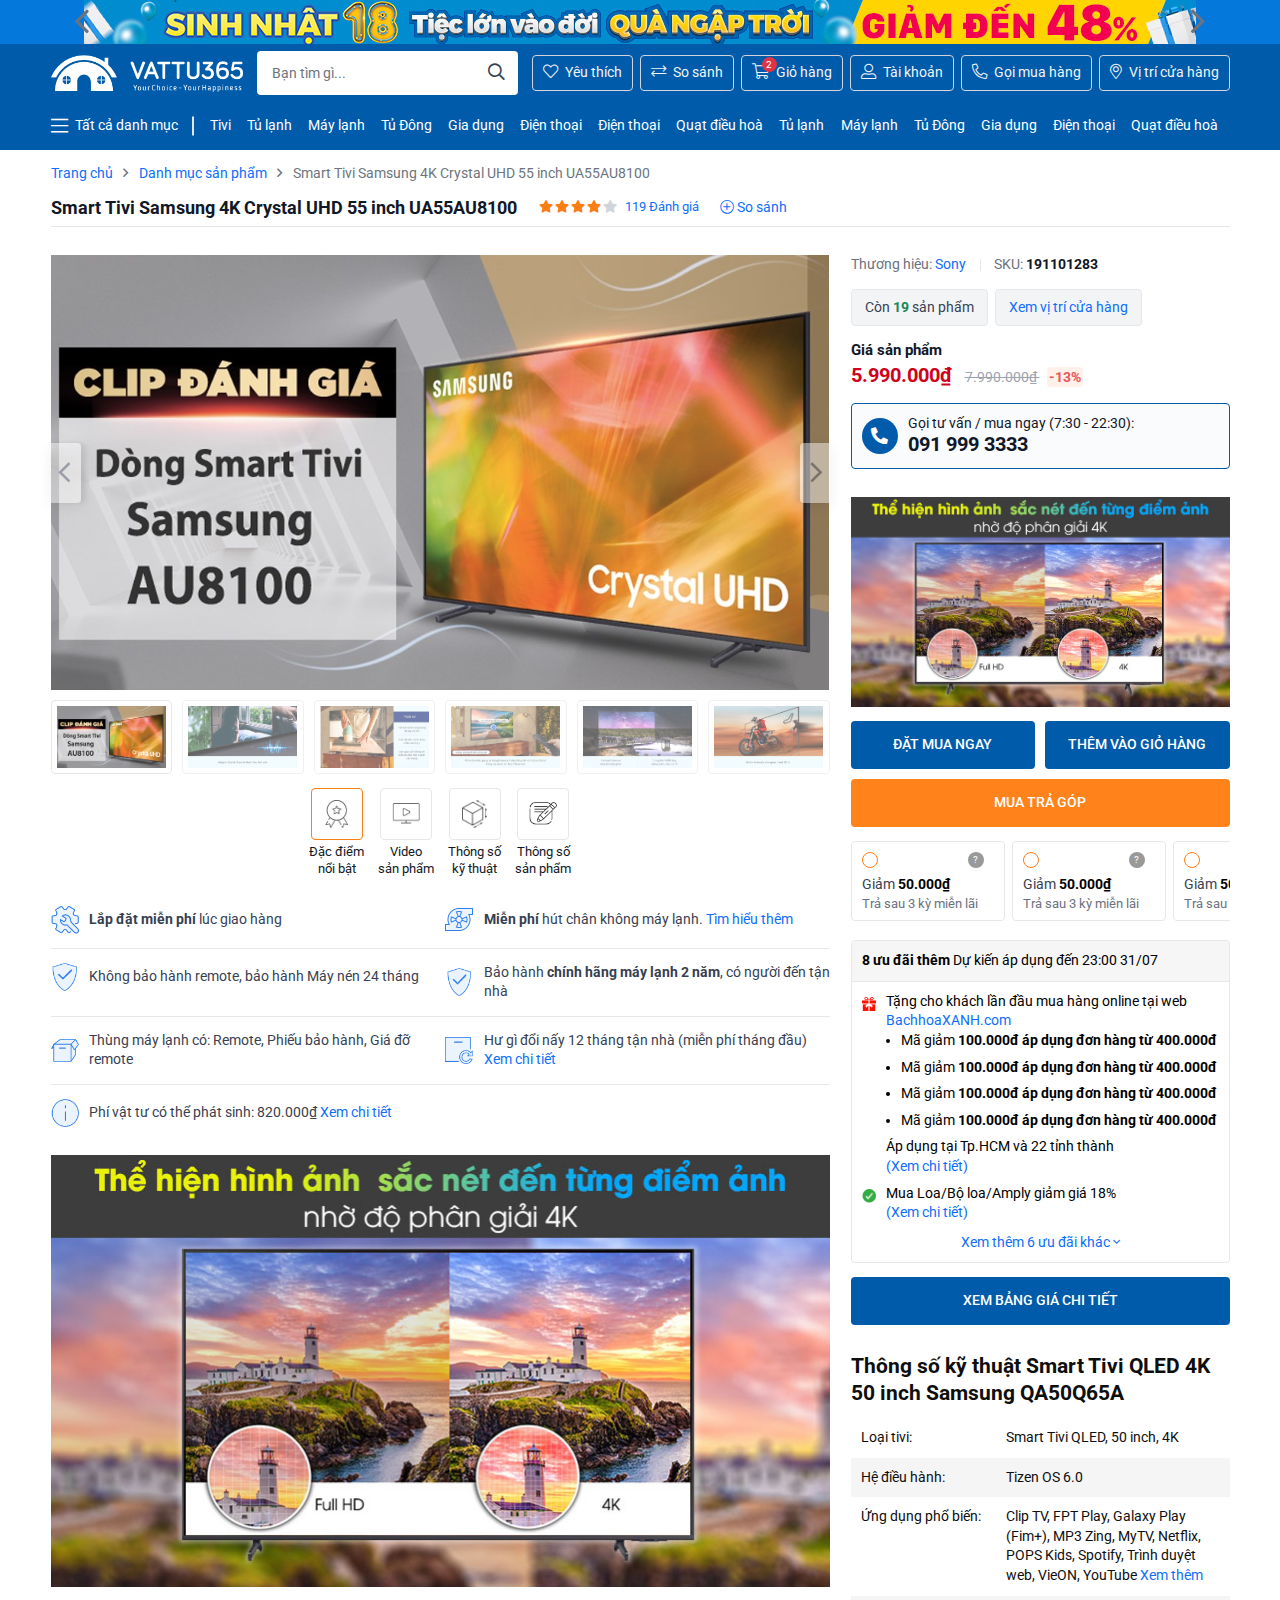
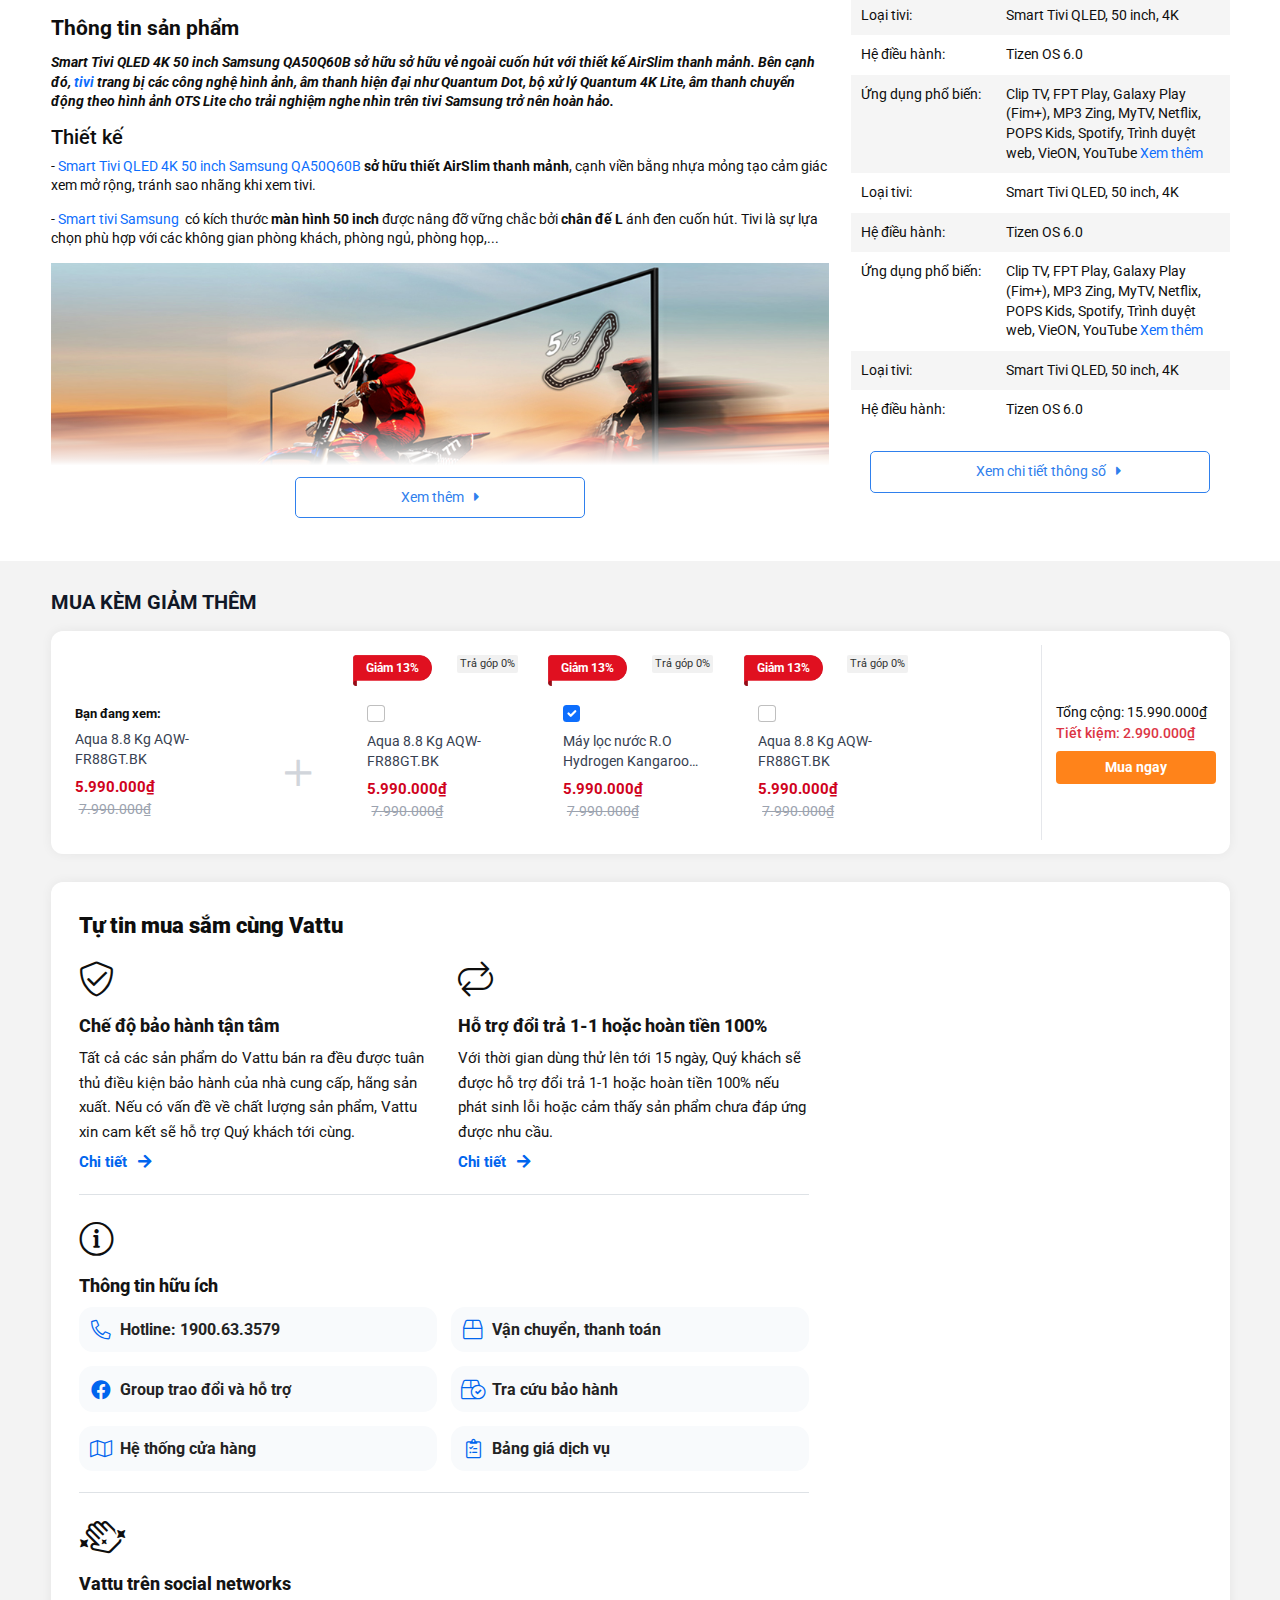
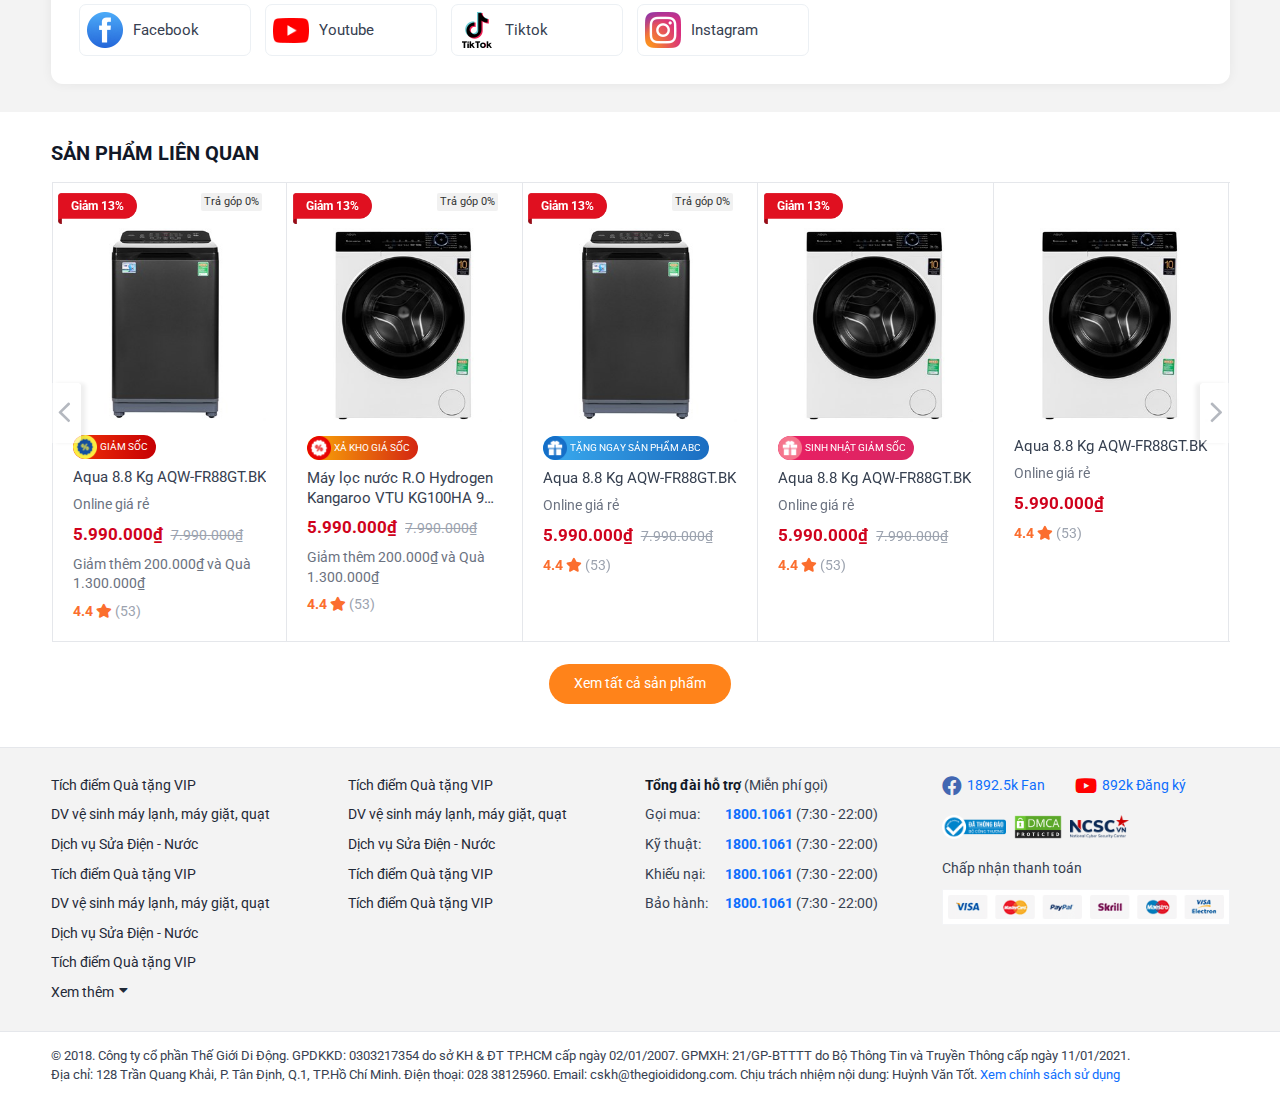
==== commit 25b3f9a9: "Update" ====
--- a/chi-tiet-san-pham.html
+++ b/chi-tiet-san-pham.html
@@ -1,5615 +1,6367 @@
 <!DOCTYPE html>
 <html lang="vi">
 <head>
-    <meta charset="UTF-8">
-    <meta name="viewport"
-          content="width=device-width, user-scalable=no, initial-scale=1.0, maximum-scale=1.0, minimum-scale=1.0">
+	<meta charset="UTF-8">
+	<meta name="viewport"
+		  content="width=device-width, user-scalable=no, initial-scale=1.0, maximum-scale=1.0, minimum-scale=1.0">
 
-    <title>Template - Vật Tư</title>
-    <meta name="description" content="Template - Vật Tư">
-    <meta name="author" content="">
+	<title>Template - Vật Tư</title>
+	<meta name="description" content="Template - Vật Tư">
+	<meta name="author" content="">
 
-    <meta property="og:title" content="Template - Vật Tư">
-    <meta property="og:type" content="website">
-    <meta property="og:url" content="">
-    <meta property="og:description" content="Template - Vật Tư">
-    <meta property="og:image" content="">
+	<meta property="og:title" content="Template - Vật Tư">
+	<meta property="og:type" content="website">
+	<meta property="og:url" content="">
+	<meta property="og:description" content="Template - Vật Tư">
+	<meta property="og:image" content="">
 
-    <link rel="icon" href="/assets/images/favicon.png">
-    <link rel="apple-touch-icon" href="/assets/images/favicon.png">
+	<link rel="icon" href="/assets/images/favicon.png">
+	<link rel="apple-touch-icon" href="/assets/images/favicon.png">
 
-    <link rel="preconnect" href="https://fonts.googleapis.com">
-    <link rel="preconnect" href="https://fonts.gstatic.com" crossorigin>
-    <link href="https://fonts.googleapis.com/css2?family=Roboto:ital,wght@0,300;0,400;0,500;0,700;0,900;1,300;1,400;1,500;1,700;1,900&display=swap"
-          rel="stylesheet">
+	<link rel="preconnect" href="https://fonts.googleapis.com">
+	<link rel="preconnect" href="https://fonts.gstatic.com" crossorigin>
+	<link href="https://fonts.googleapis.com/css2?family=Roboto:ital,wght@0,300;0,400;0,500;0,700;0,900;1,300;1,400;1,500;1,700;1,900&display=swap"
+		  rel="stylesheet">
 
-    <link rel="stylesheet" href="./assets/libs/bootstrap/bootstrap.min.css">
-    <link rel="stylesheet" href="./assets/libs/fancybox/jquery.fancybox.css">
-    <link rel="stylesheet" href="./assets/libs/swiper/swiper-bundle.min.css">
-    <link rel="stylesheet" href="./assets/fonts/fontawesome/css/all.min.css">
-    <link rel="stylesheet" href="./assets/css/base.css">
-    <link rel="stylesheet" href="./assets/css/style.css">
+	<link rel="stylesheet" href="./assets/libs/bootstrap/bootstrap.min.css">
+	<link rel="stylesheet" href="./assets/libs/noUiSlider/nouislider.min.css">
+	<link rel="stylesheet" href="./assets/libs/fancybox/jquery.fancybox.css">
+	<link rel="stylesheet" href="./assets/libs/swiper/swiper-bundle.min.css">
+	<link rel="stylesheet" href="./assets/fonts/fontawesome/css/all.min.css">
+	<link rel="stylesheet" href="./assets/css/base.css">
+	<link rel="stylesheet" href="./assets/css/style.css">
 </head>
 
 <body>
 <header id="header" class="header bgc-primary">
-    <div class="header-slider position-relative z-index-2 overflow-hidden bgc-hover">
-        <div class="container-lg px-0 px-lg-3">
-            <div class="position-relative" id="sliderHeader">
-                <div class="swiper">
-                    <div class="swiper-wrapper">
-                        <div class="swiper-slide">
-                            <div class="header-slider_item">
-                                <a class="d-block" href="">
-                                    <img src="./assets/images/header-slide/1200-44-1200x44-1.png" width="1200"
-                                         height="44" alt="">
-                                </a>
-                            </div>
-                        </div>
-                        <div class="swiper-slide">
-                            <div class="header-slider_item">
-                                <a class="d-block" href="">
-                                    <img src="./assets/images/header-slide/1200-44-1200x44-9.png" width="1200"
-                                         height="44" alt="">
-                                </a>
-                            </div>
-                        </div>
-                    </div>
-                </div>
-                <div class="button-slider button-prev position-absolute translate-middle-y top-50 z-index-2 transition-default">
-                    <i class="fal fa-angle-left"></i>
-                </div>
-                <div class="button-slider button-next position-absolute translate-middle-y top-50 z-index-2 transition-default">
-                    <i class="fal fa-angle-right"></i>
-                </div>
-            </div>
-        </div>
-    </div>
-    <div class="header-main">
-        <div class="container">
-            <div class="header-main_inner">
-                <div class="header-logo order-1 order-lg-1">
-                    <a href="/">
-                        <img src="./assets/images/logo-white.png" alt="">
-                    </a>
-                </div>
-                <div class="header-search order-3 order-lg-2">
-                    <form action="">
-                        <div class="header-search_wrapper">
-                            <div class="header-search_input">
-                                <input type="text" autocomplete="off" class="form-control form-search"
-                                       placeholder="Bạn tìm gì...">
-                                <button type="button" class="form-button"><i class="far fa-search"></i></button>
-                            </div>
-                            <div class="header-search_dropdown">
-                                <div class="header-search_dropdown__item">
-                                    <div class="header-search_dropdown__item--header">
-                                        Có phải bạn muốn tìm
-                                    </div>
-                                    <div class="header-search_dropdown__item--body">
-                                        <a href="" class="item">
-                                            Dịch vụ lắp đặt
-                                        </a>
-                                        <a href="" class="item">
-                                            Laptop
-                                        </a>
-                                        <a href="" class="item">
-                                            Laptop LG
-                                        </a>
-                                    </div>
-                                </div>
-                                <div class="header-search_dropdown__item">
-                                    <div class="header-search_dropdown__item--header">
-                                        Sản phẩm gợi ý
-                                    </div>
-                                    <div class="header-search_dropdown__item--body">
-                                        <a href="" class="product-row">
-                                            <div class="product-row_thumb">
-                                                <div class="ratio ratio-16x9">
-                                                    <img data-src="https://cdn.tgdd.vn/Products/Images/1942/273413/TimerThumb/smart-qled-4k-50-inch-samsung-qa50q80b-(16).jpg"
-                                                         class="lazy"
-                                                         alt="">
-                                                </div>
-                                            </div>
-                                            <div class="product-row_content">
-                                                <div class="product-row_content--title">
-                                                    Samsung Smart TV QLED QA50Q80B
-                                                </div>
-                                                <div class="product-row_content--text">
-                                                    Online giá rẻ
-                                                </div>
-                                                <div class="product-row_content--price">
-                                                    <ins>
-                                                        20.500.000₫
-                                                    </ins>
-                                                    <del>
-                                                        24.500.000₫
-                                                    </del>
-                                                    <span>-10%</span>
-                                                </div>
-                                                <div class="product-row_content--text">
-                                                    Quà <b>4.000.000₫</b>
-                                                </div>
-                                            </div>
-                                        </a>
-                                        <a href="" class="product-row">
-                                            <div class="product-row_thumb">
-                                                <div class="ratio ratio-16x9">
-                                                    <img data-src="https://cdn.tgdd.vn/Products/Images/1942/273413/TimerThumb/smart-qled-4k-50-inch-samsung-qa50q80b-(16).jpg"
-                                                         class="lazy"
-                                                         alt="">
-                                                </div>
-                                            </div>
-                                            <div class="product-row_content">
-                                                <div class="product-row_content--title">
-                                                    Samsung Smart TV QLED QA50Q80B
-                                                    Samsung Smart TV QLED QA50Q80B
-                                                </div>
-                                                <div class="product-row_content--price">
-                                                    <ins>
-                                                        20.500.000₫
-                                                    </ins>
-                                                </div>
-                                            </div>
-                                        </a>
-                                        <a href="" class="product-row">
-                                            <div class="product-row_thumb">
-                                                <div class="ratio ratio-16x9">
-                                                    <img data-src="https://cdn.tgdd.vn/Products/Images/1942/273413/TimerThumb/smart-qled-4k-50-inch-samsung-qa50q80b-(16).jpg"
-                                                         class="lazy"
-                                                         alt="">
-                                                </div>
-                                            </div>
-                                            <div class="product-row_content">
-                                                <div class="product-row_content--title">
-                                                    Samsung Smart TV QLED QA50Q80B
-                                                </div>
-                                                <div class="product-row_content--text">
-                                                    Online giá rẻ
-                                                </div>
-                                                <div class="product-row_content--price">
-                                                    <ins>
-                                                        20.500.000₫
-                                                    </ins>
-                                                    <del>
-                                                        24.500.000₫
-                                                    </del>
-                                                    <span>-10%</span>
-                                                </div>
-                                                <div class="product-row_content--text">
-                                                    Quà <b>4.000.000₫</b>
-                                                </div>
-                                            </div>
-                                        </a>
-                                        <a href="" class="product-row">
-                                            <div class="product-row_thumb">
-                                                <div class="ratio ratio-16x9">
-                                                    <img data-src="https://cdn.tgdd.vn/Products/Images/1942/273413/TimerThumb/smart-qled-4k-50-inch-samsung-qa50q80b-(16).jpg"
-                                                         class="lazy"
-                                                         alt="">
-                                                </div>
-                                            </div>
-                                            <div class="product-row_content">
-                                                <div class="product-row_content--title">
-                                                    Samsung Smart TV QLED QA50Q80B
-                                                    Samsung Smart TV QLED QA50Q80B
-                                                </div>
-                                                <div class="product-row_content--price">
-                                                    <ins>
-                                                        20.500.000₫
-                                                    </ins>
-                                                </div>
-                                            </div>
-                                        </a>
-                                        <a href="" class="product-row">
-                                            <div class="product-row_thumb">
-                                                <div class="ratio ratio-16x9">
-                                                    <img data-src="https://cdn.tgdd.vn/Products/Images/1942/273413/TimerThumb/smart-qled-4k-50-inch-samsung-qa50q80b-(16).jpg"
-                                                         class="lazy"
-                                                         alt="">
-                                                </div>
-                                            </div>
-                                            <div class="product-row_content">
-                                                <div class="product-row_content--title">
-                                                    Samsung Smart TV QLED QA50Q80B
-                                                </div>
-                                                <div class="product-row_content--text">
-                                                    Online giá rẻ
-                                                </div>
-                                                <div class="product-row_content--price">
-                                                    <ins>
-                                                        20.500.000₫
-                                                    </ins>
-                                                    <del>
-                                                        24.500.000₫
-                                                    </del>
-                                                    <span>-10%</span>
-                                                </div>
-                                                <div class="product-row_content--text">
-                                                    Quà <b>4.000.000₫</b>
-                                                </div>
-                                            </div>
-                                        </a>
-                                        <a href="" class="product-row">
-                                            <div class="product-row_thumb">
-                                                <div class="ratio ratio-16x9">
-                                                    <img data-src="https://cdn.tgdd.vn/Products/Images/1942/273413/TimerThumb/smart-qled-4k-50-inch-samsung-qa50q80b-(16).jpg"
-                                                         class="lazy"
-                                                         alt="">
-                                                </div>
-                                            </div>
-                                            <div class="product-row_content">
-                                                <div class="product-row_content--title">
-                                                    Samsung Smart TV QLED QA50Q80B
-                                                    Samsung Smart TV QLED QA50Q80B
-                                                </div>
-                                                <div class="product-row_content--price">
-                                                    <ins>
-                                                        20.500.000₫
-                                                    </ins>
-                                                </div>
-                                            </div>
-                                        </a>
-                                        <a href="" class="product-row">
-                                            <div class="product-row_thumb">
-                                                <div class="ratio ratio-16x9">
-                                                    <img data-src="https://cdn.tgdd.vn/Products/Images/1942/273413/TimerThumb/smart-qled-4k-50-inch-samsung-qa50q80b-(16).jpg"
-                                                         class="lazy"
-                                                         alt="">
-                                                </div>
-                                            </div>
-                                            <div class="product-row_content">
-                                                <div class="product-row_content--title">
-                                                    Samsung Smart TV QLED QA50Q80B
-                                                </div>
-                                                <div class="product-row_content--text">
-                                                    Online giá rẻ
-                                                </div>
-                                                <div class="product-row_content--price">
-                                                    <ins>
-                                                        20.500.000₫
-                                                    </ins>
-                                                    <del>
-                                                        24.500.000₫
-                                                    </del>
-                                                    <span>-10%</span>
-                                                </div>
-                                                <div class="product-row_content--text">
-                                                    Quà <b>4.000.000₫</b>
-                                                </div>
-                                            </div>
-                                        </a>
-                                        <a href="" class="product-row">
-                                            <div class="product-row_thumb">
-                                                <div class="ratio ratio-16x9">
-                                                    <img data-src="https://cdn.tgdd.vn/Products/Images/1942/273413/TimerThumb/smart-qled-4k-50-inch-samsung-qa50q80b-(16).jpg"
-                                                         class="lazy"
-                                                         alt="">
-                                                </div>
-                                            </div>
-                                            <div class="product-row_content">
-                                                <div class="product-row_content--title">
-                                                    Samsung Smart TV QLED QA50Q80B
-                                                    Samsung Smart TV QLED QA50Q80B
-                                                </div>
-                                                <div class="product-row_content--price">
-                                                    <ins>
-                                                        20.500.000₫
-                                                    </ins>
-                                                </div>
-                                            </div>
-                                        </a>
-                                    </div>
-                                </div>
-                            </div>
-                        </div>
-                    </form>
-                </div>
-                <div class="header-actions ms-auto ms-lg-0 order-2 order-lg-3">
-                    <div class="header-actions_item">
-                        <a href="">
-                            <i class="fal fa-heart"></i>
-                            <span class="d-none d-lg-block">
-                                Yêu thích
-                            </span>
-                        </a>
-                    </div>
-                    <div class="header-actions_item d-none d-lg-flex">
-                        <a href="">
-                            <i class="fal fa-exchange"></i>
-                            So sánh
-                        </a>
-                    </div>
-                    <div class="header-actions_item">
-                        <a href="">
-                            <i class="fal fa-shopping-cart"></i>
-                            <span class="d-none d-lg-block">
-                                Giỏ hàng
-                            </span>
-                            <span class="number">2</span>
-                        </a>
-                    </div>
-                    <div class="header-actions_item">
-                        <a href="">
-                            <i class="fal fa-user-alt"></i>
-                            <span class="d-none d-lg-block">
-                                Tài khoản
-                            </span>
-                        </a>
-                    </div>
-                    <div class="header-actions_item">
-                        <a href="">
-                            <i class="fal fa-phone-alt"></i>
-                            <span class="d-none d-lg-block">
-                                Gọi mua hàng
-                            </span>
-                        </a>
-                    </div>
-                    <div class="header-actions_item">
-                        <a href="">
-                            <i class="fal fa-map-marker-alt"></i>
-                            <span class="d-none d-lg-block">
-                                Vị trí cửa hàng
-                            </span>
-                        </a>
-                    </div>
-                    <div class="header-actions_item d-flex d-lg-none">
-                        <a href="javascript:void(0)" id="header-hamburger">
-                            <i class="fal fa-bars"></i>
-                        </a>
-                    </div>
-                </div>
-            </div>
-        </div>
-    </div>
-    <div class="header-navigation">
-        <div class="container">
-            <ul class="navigation-list">
-                <li class="navigation-list_item navigation-list_category">
-                    <a href="">
-                        <i class="fal fa-bars"></i>
-                        Tất cả danh mục
-                    </a>
-                    <ul class="navigation-mega" id="header-navigation">
-                        <li class="navigation-mega_item">
-                            <a href="">
-                                <span class="navigation-mega_item__icon">
-                                    <img src="./assets/images/icon-navigation/hot.png" alt="">
-                                </span>
-                                Tivi, Loa, Dàn Karaoke
-                                <span class="navigation-mega_item__arrow">
-                                    <i class="fal fa-angle-right"></i>
-                                </span>
-                            </a>
-                            <div class="navigation-mega_sub">
-                                <div class="navigation-mega_sub__item">
-                                    <div class="navigation-mega_sub__item--title">
-                                        <a href="">
-                                            TIVI
-                                            <span>
-                                                Xem tất cả
-                                                <i class="fas fa-caret-right"></i>
-                                            </span>
-                                        </a>
-                                    </div>
-                                    <ul class="navigation-mega_sub__item--list">
-                                        <li>
-                                            <a href="">
-                                                Tivi trả góp 0 - 1%
-                                            </a>
-                                        </li>
-                                        <li>
-                                            <a href="">
-                                                Sony
-                                            </a>
-                                        </li>
-                                        <li>
-                                            <a href="">
-                                                Samsung
-                                            </a>
-                                        </li>
-                                        <li>
-                                            <a href="">
-                                                LG
-                                            </a>
-                                        </li>
-                                        <li>
-                                            <a href="">
-                                                TCL
-                                            </a>
-                                        </li>
-                                        <li>
-                                            <a href="">
-                                                Từ 32 - 43 inch
-                                            </a>
-                                        </li>
-                                        <li>
-                                            <a href="">
-                                                Từ 43 - 55 inch
-                                            </a>
-                                        </li>
-                                        <li>
-                                            <a href="">
-                                                Dưới 7 triệu
-                                            </a>
-                                        </li>
-                                        <li>
-                                            <a href="">
-                                                Tivi cao cấp
-                                            </a>
-                                        </li>
-                                        <li>
-                                            <a href="">
-                                                Máy chiếu
-                                            </a>
-                                        </li>
-                                    </ul>
-                                </div>
-                                <div class="navigation-mega_sub__item">
-                                    <div class="navigation-mega_sub__item--title">
-                                        <a href="">
-                                            LOA, ÂM THANH
-                                            <span>
-                                                Xem tất cả
-                                                <i class="fas fa-caret-right"></i>
-                                            </span>
-                                        </a>
-                                    </div>
-                                    <ul class="navigation-mega_sub__item--list">
-                                        <li>
-                                            <a href="">
-                                                Loa kéo
-                                            </a>
-                                        </li>
-                                        <li>
-                                            <a href="">
-                                                Loa Bluetooth
-                                            </a>
-                                        </li>
-                                        <li>
-                                            <a href="">
-                                                Loa thanh (Soundbar)
-                                            </a>
-                                        </li>
-                                        <li>
-                                            <a href="">
-                                                Dàn âm thanh
-                                            </a>
-                                        </li>
-                                        <li>
-                                            <a href="">
-                                                Dàn Karaoke, Amply
-                                            </a>
-                                        </li>
-                                        <li>
-                                            <a href="">
-                                                Micro
-                                            </a>
-                                        </li>
-                                        <li>
-                                            <a href="">
-                                                Loa Sony
-                                            </a>
-                                        </li>
-                                        <li>
-                                            <a href="">
-                                                Loa Samsung
-                                            </a>
-                                        </li>
-                                        <li>
-                                            <a href="">
-                                                Loa Nanomax
-                                            </a>
-                                        </li>
-                                        <li>
-                                            <a href="">
-                                                Loa JBL
-                                            </a>
-                                        </li>
-                                    </ul>
-                                </div>
-                                <div class="navigation-mega_sub__item">
-                                    <div class="navigation-mega_sub__item--title">
-                                        <a href="">
-                                            PHỤ KIỆN TIVI
-                                        </a>
-                                    </div>
-                                    <ul class="navigation-mega_sub__item--list">
-                                        <li>
-                                            <a href="">
-                                                Cáp HDMI, cáp Tivi
-                                            </a>
-                                        </li>
-                                        <li>
-                                            <a href="">
-                                                Khung treo Tivi
-                                            </a>
-                                        </li>
-                                        <li>
-                                            <a href="">
-                                                Điều khiển TV
-                                            </a>
-                                        </li>
-                                        <li>
-                                            <a href="">
-                                                Android TV Box
-                                            </a>
-                                        </li>
-                                    </ul>
-                                </div>
-                                <div class="navigation-mega_sub__item">
-                                    <div class="navigation-mega_sub__item--title">
-                                        <a href="">
-                                            TIVI
-                                            <span>
-                                                Xem tất cả
-                                                <i class="fas fa-caret-right"></i>
-                                            </span>
-                                        </a>
-                                    </div>
-                                    <ul class="navigation-mega_sub__item--list">
-                                        <li>
-                                            <a href="">
-                                                Tivi trả góp 0 - 1%
-                                            </a>
-                                        </li>
-                                        <li>
-                                            <a href="">
-                                                Sony
-                                            </a>
-                                        </li>
-                                        <li>
-                                            <a href="">
-                                                Samsung
-                                            </a>
-                                        </li>
-                                        <li>
-                                            <a href="">
-                                                LG
-                                            </a>
-                                        </li>
-                                        <li>
-                                            <a href="">
-                                                TCL
-                                            </a>
-                                        </li>
-                                        <li>
-                                            <a href="">
-                                                Từ 32 - 43 inch
-                                            </a>
-                                        </li>
-                                        <li>
-                                            <a href="">
-                                                Từ 43 - 55 inch
-                                            </a>
-                                        </li>
-                                        <li>
-                                            <a href="">
-                                                Dưới 7 triệu
-                                            </a>
-                                        </li>
-                                        <li>
-                                            <a href="">
-                                                Tivi cao cấp
-                                            </a>
-                                        </li>
-                                        <li>
-                                            <a href="">
-                                                Máy chiếu
-                                            </a>
-                                        </li>
-                                    </ul>
-                                </div>
-                                <div class="navigation-mega_sub__item">
-                                    <div class="navigation-mega_sub__item--title">
-                                        <a href="">
-                                            LOA, ÂM THANH
-                                            <span>
-                                                Xem tất cả
-                                                <i class="fas fa-caret-right"></i>
-                                            </span>
-                                        </a>
-                                    </div>
-                                    <ul class="navigation-mega_sub__item--list">
-                                        <li>
-                                            <a href="">
-                                                Loa kéo
-                                            </a>
-                                        </li>
-                                        <li>
-                                            <a href="">
-                                                Loa Bluetooth
-                                            </a>
-                                        </li>
-                                        <li>
-                                            <a href="">
-                                                Loa thanh (Soundbar)
-                                            </a>
-                                        </li>
-                                        <li>
-                                            <a href="">
-                                                Dàn âm thanh
-                                            </a>
-                                        </li>
-                                        <li>
-                                            <a href="">
-                                                Dàn Karaoke, Amply
-                                            </a>
-                                        </li>
-                                        <li>
-                                            <a href="">
-                                                Micro
-                                            </a>
-                                        </li>
-                                        <li>
-                                            <a href="">
-                                                Loa Sony
-                                            </a>
-                                        </li>
-                                        <li>
-                                            <a href="">
-                                                Loa Samsung
-                                            </a>
-                                        </li>
-                                        <li>
-                                            <a href="">
-                                                Loa Nanomax
-                                            </a>
-                                        </li>
-                                        <li>
-                                            <a href="">
-                                                Loa JBL
-                                            </a>
-                                        </li>
-                                    </ul>
-                                </div>
-                                <div class="navigation-mega_sub__item">
-                                    <div class="navigation-mega_sub__item--title">
-                                        <a href="">
-                                            PHỤ KIỆN TIVI
-                                        </a>
-                                    </div>
-                                    <ul class="navigation-mega_sub__item--list">
-                                        <li>
-                                            <a href="">
-                                                Cáp HDMI, cáp Tivi
-                                            </a>
-                                        </li>
-                                        <li>
-                                            <a href="">
-                                                Khung treo Tivi
-                                            </a>
-                                        </li>
-                                        <li>
-                                            <a href="">
-                                                Điều khiển TV
-                                            </a>
-                                        </li>
-                                        <li>
-                                            <a href="">
-                                                Android TV Box
-                                            </a>
-                                        </li>
-                                    </ul>
-                                </div>
-                                <div class="navigation-mega_sub__item">
-                                    <div class="navigation-mega_sub__item--title">
-                                        <a href="">
-                                            TIVI
-                                            <span>
-                                                Xem tất cả
-                                                <i class="fas fa-caret-right"></i>
-                                            </span>
-                                        </a>
-                                    </div>
-                                    <ul class="navigation-mega_sub__item--list">
-                                        <li>
-                                            <a href="">
-                                                Tivi trả góp 0 - 1%
-                                            </a>
-                                        </li>
-                                        <li>
-                                            <a href="">
-                                                Sony
-                                            </a>
-                                        </li>
-                                        <li>
-                                            <a href="">
-                                                Samsung
-                                            </a>
-                                        </li>
-                                        <li>
-                                            <a href="">
-                                                LG
-                                            </a>
-                                        </li>
-                                        <li>
-                                            <a href="">
-                                                TCL
-                                            </a>
-                                        </li>
-                                        <li>
-                                            <a href="">
-                                                Từ 32 - 43 inch
-                                            </a>
-                                        </li>
-                                        <li>
-                                            <a href="">
-                                                Từ 43 - 55 inch
-                                            </a>
-                                        </li>
-                                        <li>
-                                            <a href="">
-                                                Dưới 7 triệu
-                                            </a>
-                                        </li>
-                                        <li>
-                                            <a href="">
-                                                Tivi cao cấp
-                                            </a>
-                                        </li>
-                                        <li>
-                                            <a href="">
-                                                Máy chiếu
-                                            </a>
-                                        </li>
-                                    </ul>
-                                </div>
-                                <div class="navigation-mega_sub__item">
-                                    <div class="navigation-mega_sub__item--title">
-                                        <a href="">
-                                            LOA, ÂM THANH
-                                            <span>
-                                                Xem tất cả
-                                                <i class="fas fa-caret-right"></i>
-                                            </span>
-                                        </a>
-                                    </div>
-                                    <ul class="navigation-mega_sub__item--list">
-                                        <li>
-                                            <a href="">
-                                                Loa kéo
-                                            </a>
-                                        </li>
-                                        <li>
-                                            <a href="">
-                                                Loa Bluetooth
-                                            </a>
-                                        </li>
-                                        <li>
-                                            <a href="">
-                                                Loa thanh (Soundbar)
-                                            </a>
-                                        </li>
-                                        <li>
-                                            <a href="">
-                                                Dàn âm thanh
-                                            </a>
-                                        </li>
-                                        <li>
-                                            <a href="">
-                                                Dàn Karaoke, Amply
-                                            </a>
-                                        </li>
-                                        <li>
-                                            <a href="">
-                                                Micro
-                                            </a>
-                                        </li>
-                                        <li>
-                                            <a href="">
-                                                Loa Sony
-                                            </a>
-                                        </li>
-                                        <li>
-                                            <a href="">
-                                                Loa Samsung
-                                            </a>
-                                        </li>
-                                        <li>
-                                            <a href="">
-                                                Loa Nanomax
-                                            </a>
-                                        </li>
-                                        <li>
-                                            <a href="">
-                                                Loa JBL
-                                            </a>
-                                        </li>
-                                    </ul>
-                                </div>
-                                <div class="navigation-mega_sub__item">
-                                    <div class="navigation-mega_sub__item--title">
-                                        <a href="">
-                                            PHỤ KIỆN TIVI
-                                        </a>
-                                    </div>
-                                    <ul class="navigation-mega_sub__item--list">
-                                        <li>
-                                            <a href="">
-                                                Cáp HDMI, cáp Tivi
-                                            </a>
-                                        </li>
-                                        <li>
-                                            <a href="">
-                                                Khung treo Tivi
-                                            </a>
-                                        </li>
-                                        <li>
-                                            <a href="">
-                                                Điều khiển TV
-                                            </a>
-                                        </li>
-                                        <li>
-                                            <a href="">
-                                                Android TV Box
-                                            </a>
-                                        </li>
-                                    </ul>
-                                </div>
-                                <div class="navigation-mega_sub__item">
-                                    <div class="navigation-mega_sub__item--title">
-                                        <a href="">
-                                            TIVI
-                                            <span>
-                                                Xem tất cả
-                                                <i class="fas fa-caret-right"></i>
-                                            </span>
-                                        </a>
-                                    </div>
-                                    <ul class="navigation-mega_sub__item--list">
-                                        <li>
-                                            <a href="">
-                                                Tivi trả góp 0 - 1%
-                                            </a>
-                                        </li>
-                                        <li>
-                                            <a href="">
-                                                Sony
-                                            </a>
-                                        </li>
-                                        <li>
-                                            <a href="">
-                                                Samsung
-                                            </a>
-                                        </li>
-                                        <li>
-                                            <a href="">
-                                                LG
-                                            </a>
-                                        </li>
-                                        <li>
-                                            <a href="">
-                                                TCL
-                                            </a>
-                                        </li>
-                                        <li>
-                                            <a href="">
-                                                Từ 32 - 43 inch
-                                            </a>
-                                        </li>
-                                        <li>
-                                            <a href="">
-                                                Từ 43 - 55 inch
-                                            </a>
-                                        </li>
-                                        <li>
-                                            <a href="">
-                                                Dưới 7 triệu
-                                            </a>
-                                        </li>
-                                        <li>
-                                            <a href="">
-                                                Tivi cao cấp
-                                            </a>
-                                        </li>
-                                        <li>
-                                            <a href="">
-                                                Máy chiếu
-                                            </a>
-                                        </li>
-                                    </ul>
-                                </div>
-                                <div class="navigation-mega_sub__item">
-                                    <div class="navigation-mega_sub__item--title">
-                                        <a href="">
-                                            LOA, ÂM THANH
-                                            <span>
-                                                Xem tất cả
-                                                <i class="fas fa-caret-right"></i>
-                                            </span>
-                                        </a>
-                                    </div>
-                                    <ul class="navigation-mega_sub__item--list">
-                                        <li>
-                                            <a href="">
-                                                Loa kéo
-                                            </a>
-                                        </li>
-                                        <li>
-                                            <a href="">
-                                                Loa Bluetooth
-                                            </a>
-                                        </li>
-                                        <li>
-                                            <a href="">
-                                                Loa thanh (Soundbar)
-                                            </a>
-                                        </li>
-                                        <li>
-                                            <a href="">
-                                                Dàn âm thanh
-                                            </a>
-                                        </li>
-                                        <li>
-                                            <a href="">
-                                                Dàn Karaoke, Amply
-                                            </a>
-                                        </li>
-                                        <li>
-                                            <a href="">
-                                                Micro
-                                            </a>
-                                        </li>
-                                        <li>
-                                            <a href="">
-                                                Loa Sony
-                                            </a>
-                                        </li>
-                                        <li>
-                                            <a href="">
-                                                Loa Samsung
-                                            </a>
-                                        </li>
-                                        <li>
-                                            <a href="">
-                                                Loa Nanomax
-                                            </a>
-                                        </li>
-                                        <li>
-                                            <a href="">
-                                                Loa JBL
-                                            </a>
-                                        </li>
-                                    </ul>
-                                </div>
-                                <div class="navigation-mega_sub__item">
-                                    <div class="navigation-mega_sub__item--title">
-                                        <a href="">
-                                            PHỤ KIỆN TIVI
-                                        </a>
-                                    </div>
-                                    <ul class="navigation-mega_sub__item--list">
-                                        <li>
-                                            <a href="">
-                                                Cáp HDMI, cáp Tivi
-                                            </a>
-                                        </li>
-                                        <li>
-                                            <a href="">
-                                                Khung treo Tivi
-                                            </a>
-                                        </li>
-                                        <li>
-                                            <a href="">
-                                                Điều khiển TV
-                                            </a>
-                                        </li>
-                                        <li>
-                                            <a href="">
-                                                Android TV Box
-                                            </a>
-                                        </li>
-                                    </ul>
-                                </div>
-                            </div>
-                        </li>
-                        <li class="navigation-mega_item">
-                            <a href="">
-                                <span class="navigation-mega_item__icon">
-                                    <img src="./assets/images/icon-navigation/tu-lanh.png" alt="">
-                                </span>
-                                Tủ lạnh, tủ đông, tủ mát
-                                <span class="navigation-mega_item__arrow">
-                                    <i class="fal fa-angle-right"></i>
-                                </span>
-                            </a>
-                            <div class="navigation-mega_sub">
-                                <div class="navigation-mega_sub__item">
-                                    <div class="navigation-mega_sub__item--title">
-                                        <a href="">
-                                            TIVI
-                                            <span>
-                                                Xem tất cả
-                                                <i class="fas fa-caret-right"></i>
-                                            </span>
-                                        </a>
-                                    </div>
-                                    <ul class="navigation-mega_sub__item--list">
-                                        <li>
-                                            <a href="">
-                                                Tivi trả góp 0 - 1%
-                                            </a>
-                                        </li>
-                                        <li>
-                                            <a href="">
-                                                Sony
-                                            </a>
-                                        </li>
-                                        <li>
-                                            <a href="">
-                                                Samsung
-                                            </a>
-                                        </li>
-                                        <li>
-                                            <a href="">
-                                                LG
-                                            </a>
-                                        </li>
-                                        <li>
-                                            <a href="">
-                                                TCL
-                                            </a>
-                                        </li>
-                                        <li>
-                                            <a href="">
-                                                Từ 32 - 43 inch
-                                            </a>
-                                        </li>
-                                        <li>
-                                            <a href="">
-                                                Từ 43 - 55 inch
-                                            </a>
-                                        </li>
-                                        <li>
-                                            <a href="">
-                                                Dưới 7 triệu
-                                            </a>
-                                        </li>
-                                        <li>
-                                            <a href="">
-                                                Tivi cao cấp
-                                            </a>
-                                        </li>
-                                        <li>
-                                            <a href="">
-                                                Máy chiếu
-                                            </a>
-                                        </li>
-                                    </ul>
-                                </div>
-                                <div class="navigation-mega_sub__item">
-                                    <div class="navigation-mega_sub__item--title">
-                                        <a href="">
-                                            LOA, ÂM THANH
-                                            <span>
-                                                Xem tất cả
-                                                <i class="fas fa-caret-right"></i>
-                                            </span>
-                                        </a>
-                                    </div>
-                                    <ul class="navigation-mega_sub__item--list">
-                                        <li>
-                                            <a href="">
-                                                Loa kéo
-                                            </a>
-                                        </li>
-                                        <li>
-                                            <a href="">
-                                                Loa Bluetooth
-                                            </a>
-                                        </li>
-                                        <li>
-                                            <a href="">
-                                                Loa thanh (Soundbar)
-                                            </a>
-                                        </li>
-                                        <li>
-                                            <a href="">
-                                                Dàn âm thanh
-                                            </a>
-                                        </li>
-                                        <li>
-                                            <a href="">
-                                                Dàn Karaoke, Amply
-                                            </a>
-                                        </li>
-                                        <li>
-                                            <a href="">
-                                                Micro
-                                            </a>
-                                        </li>
-                                        <li>
-                                            <a href="">
-                                                Loa Sony
-                                            </a>
-                                        </li>
-                                        <li>
-                                            <a href="">
-                                                Loa Samsung
-                                            </a>
-                                        </li>
-                                        <li>
-                                            <a href="">
-                                                Loa Nanomax
-                                            </a>
-                                        </li>
-                                        <li>
-                                            <a href="">
-                                                Loa JBL
-                                            </a>
-                                        </li>
-                                    </ul>
-                                </div>
-                                <div class="navigation-mega_sub__item">
-                                    <div class="navigation-mega_sub__item--title">
-                                        <a href="">
-                                            PHỤ KIỆN TIVI
-                                        </a>
-                                    </div>
-                                    <ul class="navigation-mega_sub__item--list">
-                                        <li>
-                                            <a href="">
-                                                Cáp HDMI, cáp Tivi
-                                            </a>
-                                        </li>
-                                        <li>
-                                            <a href="">
-                                                Khung treo Tivi
-                                            </a>
-                                        </li>
-                                        <li>
-                                            <a href="">
-                                                Điều khiển TV
-                                            </a>
-                                        </li>
-                                        <li>
-                                            <a href="">
-                                                Android TV Box
-                                            </a>
-                                        </li>
-                                    </ul>
-                                </div>
-                            </div>
-                        </li>
-                        <li class="navigation-mega_item">
-                            <a href="">
-                                <span class="navigation-mega_item__icon">
-                                    <img src="./assets/images/icon-navigation/may-giat.png" alt="">
-                                </span>
-                                Máy giặt, sấy quần áo
-                                <span class="navigation-mega_item__arrow">
-                                    <i class="fal fa-angle-right"></i>
-                                </span>
-                            </a>
-                            <div class="navigation-mega_sub">
-                                <div class="navigation-mega_sub__item">
-                                    <div class="navigation-mega_sub__item--title">
-                                        <a href="">
-                                            PHỤ KIỆN TIVI
-                                        </a>
-                                    </div>
-                                    <ul class="navigation-mega_sub__item--list">
-                                        <li>
-                                            <a href="">
-                                                Cáp HDMI, cáp Tivi
-                                            </a>
-                                        </li>
-                                        <li>
-                                            <a href="">
-                                                Khung treo Tivi
-                                            </a>
-                                        </li>
-                                        <li>
-                                            <a href="">
-                                                Điều khiển TV
-                                            </a>
-                                        </li>
-                                        <li>
-                                            <a href="">
-                                                Android TV Box
-                                            </a>
-                                        </li>
-                                    </ul>
-                                </div>
-                            </div>
-                        </li>
-                        <li class="navigation-mega_item">
-                            <a href="">
-                                <span class="navigation-mega_item__icon">
-                                    <img src="./assets/images/icon-navigation/hot.png" alt="">
-                                </span>
-                                Máy lạnh, quạt điều hoà
-                                <span class="navigation-mega_item__arrow">
-                                    <i class="fal fa-angle-right"></i>
-                                </span>
-                            </a>
-                            <div class="navigation-mega_sub">
-                                <div class="navigation-mega_sub__item">
-                                    <div class="navigation-mega_sub__item--title">
-                                        <a href="">
-                                            TIVI
-                                            <span>
-                                                Xem tất cả
-                                                <i class="fas fa-caret-right"></i>
-                                            </span>
-                                        </a>
-                                    </div>
-                                    <ul class="navigation-mega_sub__item--list">
-                                        <li>
-                                            <a href="">
-                                                Tivi trả góp 0 - 1%
-                                            </a>
-                                        </li>
-                                        <li>
-                                            <a href="">
-                                                Sony
-                                            </a>
-                                        </li>
-                                        <li>
-                                            <a href="">
-                                                Samsung
-                                            </a>
-                                        </li>
-                                        <li>
-                                            <a href="">
-                                                LG
-                                            </a>
-                                        </li>
-                                        <li>
-                                            <a href="">
-                                                TCL
-                                            </a>
-                                        </li>
-                                        <li>
-                                            <a href="">
-                                                Từ 32 - 43 inch
-                                            </a>
-                                        </li>
-                                        <li>
-                                            <a href="">
-                                                Từ 43 - 55 inch
-                                            </a>
-                                        </li>
-                                        <li>
-                                            <a href="">
-                                                Dưới 7 triệu
-                                            </a>
-                                        </li>
-                                        <li>
-                                            <a href="">
-                                                Tivi cao cấp
-                                            </a>
-                                        </li>
-                                        <li>
-                                            <a href="">
-                                                Máy chiếu
-                                            </a>
-                                        </li>
-                                    </ul>
-                                </div>
-                                <div class="navigation-mega_sub__item">
-                                    <div class="navigation-mega_sub__item--title">
-                                        <a href="">
-                                            LOA, ÂM THANH
-                                            <span>
-                                                Xem tất cả
-                                                <i class="fas fa-caret-right"></i>
-                                            </span>
-                                        </a>
-                                    </div>
-                                    <ul class="navigation-mega_sub__item--list">
-                                        <li>
-                                            <a href="">
-                                                Loa kéo
-                                            </a>
-                                        </li>
-                                        <li>
-                                            <a href="">
-                                                Loa Bluetooth
-                                            </a>
-                                        </li>
-                                        <li>
-                                            <a href="">
-                                                Loa thanh (Soundbar)
-                                            </a>
-                                        </li>
-                                        <li>
-                                            <a href="">
-                                                Dàn âm thanh
-                                            </a>
-                                        </li>
-                                        <li>
-                                            <a href="">
-                                                Dàn Karaoke, Amply
-                                            </a>
-                                        </li>
-                                        <li>
-                                            <a href="">
-                                                Micro
-                                            </a>
-                                        </li>
-                                        <li>
-                                            <a href="">
-                                                Loa Sony
-                                            </a>
-                                        </li>
-                                        <li>
-                                            <a href="">
-                                                Loa Samsung
-                                            </a>
-                                        </li>
-                                        <li>
-                                            <a href="">
-                                                Loa Nanomax
-                                            </a>
-                                        </li>
-                                        <li>
-                                            <a href="">
-                                                Loa JBL
-                                            </a>
-                                        </li>
-                                    </ul>
-                                </div>
-                                <div class="navigation-mega_sub__item">
-                                    <div class="navigation-mega_sub__item--title">
-                                        <a href="">
-                                            PHỤ KIỆN TIVI
-                                        </a>
-                                    </div>
-                                    <ul class="navigation-mega_sub__item--list">
-                                        <li>
-                                            <a href="">
-                                                Cáp HDMI, cáp Tivi
-                                            </a>
-                                        </li>
-                                        <li>
-                                            <a href="">
-                                                Khung treo Tivi
-                                            </a>
-                                        </li>
-                                        <li>
-                                            <a href="">
-                                                Điều khiển TV
-                                            </a>
-                                        </li>
-                                        <li>
-                                            <a href="">
-                                                Android TV Box
-                                            </a>
-                                        </li>
-                                    </ul>
-                                </div>
-                                <div class="navigation-mega_sub__item">
-                                    <div class="navigation-mega_sub__item--title">
-                                        <a href="">
-                                            LOA, ÂM THANH
-                                            <span>
-                                                Xem tất cả
-                                                <i class="fas fa-caret-right"></i>
-                                            </span>
-                                        </a>
-                                    </div>
-                                    <ul class="navigation-mega_sub__item--list">
-                                        <li>
-                                            <a href="">
-                                                Loa kéo
-                                            </a>
-                                        </li>
-                                        <li>
-                                            <a href="">
-                                                Loa Bluetooth
-                                            </a>
-                                        </li>
-                                        <li>
-                                            <a href="">
-                                                Loa thanh (Soundbar)
-                                            </a>
-                                        </li>
-                                        <li>
-                                            <a href="">
-                                                Dàn âm thanh
-                                            </a>
-                                        </li>
-                                        <li>
-                                            <a href="">
-                                                Dàn Karaoke, Amply
-                                            </a>
-                                        </li>
-                                        <li>
-                                            <a href="">
-                                                Micro
-                                            </a>
-                                        </li>
-                                        <li>
-                                            <a href="">
-                                                Loa Sony
-                                            </a>
-                                        </li>
-                                        <li>
-                                            <a href="">
-                                                Loa Samsung
-                                            </a>
-                                        </li>
-                                        <li>
-                                            <a href="">
-                                                Loa Nanomax
-                                            </a>
-                                        </li>
-                                        <li>
-                                            <a href="">
-                                                Loa JBL
-                                            </a>
-                                        </li>
-                                    </ul>
-                                </div>
-                            </div>
-                        </li>
-                        <li class="navigation-mega_item">
-                            <a href="">
-                                <span class="navigation-mega_item__icon">
-                                    <img src="./assets/images/icon-navigation/dien-gia-dung.png" alt="">
-                                </span>
-                                Điện gia dụng, Nồi chiên
-                                <span class="navigation-mega_item__arrow">
-                                    <i class="fal fa-angle-right"></i>
-                                </span>
-                            </a>
-                            <div class="navigation-mega_sub">
-                                <div class="navigation-mega_sub__item">
-                                    <div class="navigation-mega_sub__item--title">
-                                        <a href="">
-                                            TIVI
-                                            <span>
-                                                Xem tất cả
-                                                <i class="fas fa-caret-right"></i>
-                                            </span>
-                                        </a>
-                                    </div>
-                                    <ul class="navigation-mega_sub__item--list">
-                                        <li>
-                                            <a href="">
-                                                Tivi trả góp 0 - 1%
-                                            </a>
-                                        </li>
-                                        <li>
-                                            <a href="">
-                                                Sony
-                                            </a>
-                                        </li>
-                                        <li>
-                                            <a href="">
-                                                Samsung
-                                            </a>
-                                        </li>
-                                        <li>
-                                            <a href="">
-                                                LG
-                                            </a>
-                                        </li>
-                                        <li>
-                                            <a href="">
-                                                TCL
-                                            </a>
-                                        </li>
-                                        <li>
-                                            <a href="">
-                                                Từ 32 - 43 inch
-                                            </a>
-                                        </li>
-                                        <li>
-                                            <a href="">
-                                                Từ 43 - 55 inch
-                                            </a>
-                                        </li>
-                                        <li>
-                                            <a href="">
-                                                Dưới 7 triệu
-                                            </a>
-                                        </li>
-                                        <li>
-                                            <a href="">
-                                                Tivi cao cấp
-                                            </a>
-                                        </li>
-                                        <li>
-                                            <a href="">
-                                                Máy chiếu
-                                            </a>
-                                        </li>
-                                    </ul>
-                                </div>
-                                <div class="navigation-mega_sub__item">
-                                    <div class="navigation-mega_sub__item--title">
-                                        <a href="">
-                                            LOA, ÂM THANH
-                                            <span>
-                                                Xem tất cả
-                                                <i class="fas fa-caret-right"></i>
-                                            </span>
-                                        </a>
-                                    </div>
-                                    <ul class="navigation-mega_sub__item--list">
-                                        <li>
-                                            <a href="">
-                                                Loa kéo
-                                            </a>
-                                        </li>
-                                        <li>
-                                            <a href="">
-                                                Loa Bluetooth
-                                            </a>
-                                        </li>
-                                        <li>
-                                            <a href="">
-                                                Loa thanh (Soundbar)
-                                            </a>
-                                        </li>
-                                        <li>
-                                            <a href="">
-                                                Dàn âm thanh
-                                            </a>
-                                        </li>
-                                        <li>
-                                            <a href="">
-                                                Dàn Karaoke, Amply
-                                            </a>
-                                        </li>
-                                        <li>
-                                            <a href="">
-                                                Micro
-                                            </a>
-                                        </li>
-                                        <li>
-                                            <a href="">
-                                                Loa Sony
-                                            </a>
-                                        </li>
-                                        <li>
-                                            <a href="">
-                                                Loa Samsung
-                                            </a>
-                                        </li>
-                                        <li>
-                                            <a href="">
-                                                Loa Nanomax
-                                            </a>
-                                        </li>
-                                        <li>
-                                            <a href="">
-                                                Loa JBL
-                                            </a>
-                                        </li>
-                                    </ul>
-                                </div>
-                                <div class="navigation-mega_sub__item">
-                                    <div class="navigation-mega_sub__item--title">
-                                        <a href="">
-                                            PHỤ KIỆN TIVI
-                                        </a>
-                                    </div>
-                                    <ul class="navigation-mega_sub__item--list">
-                                        <li>
-                                            <a href="">
-                                                Cáp HDMI, cáp Tivi
-                                            </a>
-                                        </li>
-                                        <li>
-                                            <a href="">
-                                                Khung treo Tivi
-                                            </a>
-                                        </li>
-                                        <li>
-                                            <a href="">
-                                                Điều khiển TV
-                                            </a>
-                                        </li>
-                                        <li>
-                                            <a href="">
-                                                Android TV Box
-                                            </a>
-                                        </li>
-                                    </ul>
-                                </div>
-                                <div class="navigation-mega_sub__item">
-                                    <div class="navigation-mega_sub__item--title">
-                                        <a href="">
-                                            LOA, ÂM THANH
-                                            <span>
-                                                Xem tất cả
-                                                <i class="fas fa-caret-right"></i>
-                                            </span>
-                                        </a>
-                                    </div>
-                                    <ul class="navigation-mega_sub__item--list">
-                                        <li>
-                                            <a href="">
-                                                Loa kéo
-                                            </a>
-                                        </li>
-                                        <li>
-                                            <a href="">
-                                                Loa Bluetooth
-                                            </a>
-                                        </li>
-                                        <li>
-                                            <a href="">
-                                                Loa thanh (Soundbar)
-                                            </a>
-                                        </li>
-                                        <li>
-                                            <a href="">
-                                                Dàn âm thanh
-                                            </a>
-                                        </li>
-                                        <li>
-                                            <a href="">
-                                                Dàn Karaoke, Amply
-                                            </a>
-                                        </li>
-                                        <li>
-                                            <a href="">
-                                                Micro
-                                            </a>
-                                        </li>
-                                        <li>
-                                            <a href="">
-                                                Loa Sony
-                                            </a>
-                                        </li>
-                                        <li>
-                                            <a href="">
-                                                Loa Samsung
-                                            </a>
-                                        </li>
-                                        <li>
-                                            <a href="">
-                                                Loa Nanomax
-                                            </a>
-                                        </li>
-                                        <li>
-                                            <a href="">
-                                                Loa JBL
-                                            </a>
-                                        </li>
-                                    </ul>
-                                </div>
-                            </div>
-                        </li>
-                        <li class="navigation-mega_item">
-                            <a href="">
-                                <span class="navigation-mega_item__icon">
-                                    <img src="./assets/images/icon-navigation/do-dung-nha-bep.png" alt="">
-                                </span>
-                                Đồ dùng nhà bếp, Bếp điện
-                                <span class="navigation-mega_item__arrow">
-                                    <i class="fal fa-angle-right"></i>
-                                </span>
-                            </a>
-                            <div class="navigation-mega_sub">
-                                <div class="navigation-mega_sub__item">
-                                    <div class="navigation-mega_sub__item--title">
-                                        <a href="">
-                                            TIVI
-                                            <span>
-                                                Xem tất cả
-                                                <i class="fas fa-caret-right"></i>
-                                            </span>
-                                        </a>
-                                    </div>
-                                    <ul class="navigation-mega_sub__item--list">
-                                        <li>
-                                            <a href="">
-                                                Tivi trả góp 0 - 1%
-                                            </a>
-                                        </li>
-                                        <li>
-                                            <a href="">
-                                                Sony
-                                            </a>
-                                        </li>
-                                        <li>
-                                            <a href="">
-                                                Samsung
-                                            </a>
-                                        </li>
-                                        <li>
-                                            <a href="">
-                                                LG
-                                            </a>
-                                        </li>
-                                        <li>
-                                            <a href="">
-                                                TCL
-                                            </a>
-                                        </li>
-                                        <li>
-                                            <a href="">
-                                                Từ 32 - 43 inch
-                                            </a>
-                                        </li>
-                                        <li>
-                                            <a href="">
-                                                Từ 43 - 55 inch
-                                            </a>
-                                        </li>
-                                        <li>
-                                            <a href="">
-                                                Dưới 7 triệu
-                                            </a>
-                                        </li>
-                                        <li>
-                                            <a href="">
-                                                Tivi cao cấp
-                                            </a>
-                                        </li>
-                                        <li>
-                                            <a href="">
-                                                Máy chiếu
-                                            </a>
-                                        </li>
-                                    </ul>
-                                </div>
-                                <div class="navigation-mega_sub__item">
-                                    <div class="navigation-mega_sub__item--title">
-                                        <a href="">
-                                            LOA, ÂM THANH
-                                            <span>
-                                                Xem tất cả
-                                                <i class="fas fa-caret-right"></i>
-                                            </span>
-                                        </a>
-                                    </div>
-                                    <ul class="navigation-mega_sub__item--list">
-                                        <li>
-                                            <a href="">
-                                                Loa kéo
-                                            </a>
-                                        </li>
-                                        <li>
-                                            <a href="">
-                                                Loa Bluetooth
-                                            </a>
-                                        </li>
-                                        <li>
-                                            <a href="">
-                                                Loa thanh (Soundbar)
-                                            </a>
-                                        </li>
-                                        <li>
-                                            <a href="">
-                                                Dàn âm thanh
-                                            </a>
-                                        </li>
-                                        <li>
-                                            <a href="">
-                                                Dàn Karaoke, Amply
-                                            </a>
-                                        </li>
-                                        <li>
-                                            <a href="">
-                                                Micro
-                                            </a>
-                                        </li>
-                                        <li>
-                                            <a href="">
-                                                Loa Sony
-                                            </a>
-                                        </li>
-                                        <li>
-                                            <a href="">
-                                                Loa Samsung
-                                            </a>
-                                        </li>
-                                        <li>
-                                            <a href="">
-                                                Loa Nanomax
-                                            </a>
-                                        </li>
-                                        <li>
-                                            <a href="">
-                                                Loa JBL
-                                            </a>
-                                        </li>
-                                    </ul>
-                                </div>
-                                <div class="navigation-mega_sub__item">
-                                    <div class="navigation-mega_sub__item--title">
-                                        <a href="">
-                                            PHỤ KIỆN TIVI
-                                        </a>
-                                    </div>
-                                    <ul class="navigation-mega_sub__item--list">
-                                        <li>
-                                            <a href="">
-                                                Cáp HDMI, cáp Tivi
-                                            </a>
-                                        </li>
-                                        <li>
-                                            <a href="">
-                                                Khung treo Tivi
-                                            </a>
-                                        </li>
-                                        <li>
-                                            <a href="">
-                                                Điều khiển TV
-                                            </a>
-                                        </li>
-                                        <li>
-                                            <a href="">
-                                                Android TV Box
-                                            </a>
-                                        </li>
-                                    </ul>
-                                </div>
-                                <div class="navigation-mega_sub__item">
-                                    <div class="navigation-mega_sub__item--title">
-                                        <a href="">
-                                            LOA, ÂM THANH
-                                            <span>
-                                                Xem tất cả
-                                                <i class="fas fa-caret-right"></i>
-                                            </span>
-                                        </a>
-                                    </div>
-                                    <ul class="navigation-mega_sub__item--list">
-                                        <li>
-                                            <a href="">
-                                                Loa kéo
-                                            </a>
-                                        </li>
-                                        <li>
-                                            <a href="">
-                                                Loa Bluetooth
-                                            </a>
-                                        </li>
-                                        <li>
-                                            <a href="">
-                                                Loa thanh (Soundbar)
-                                            </a>
-                                        </li>
-                                        <li>
-                                            <a href="">
-                                                Dàn âm thanh
-                                            </a>
-                                        </li>
-                                        <li>
-                                            <a href="">
-                                                Dàn Karaoke, Amply
-                                            </a>
-                                        </li>
-                                        <li>
-                                            <a href="">
-                                                Micro
-                                            </a>
-                                        </li>
-                                        <li>
-                                            <a href="">
-                                                Loa Sony
-                                            </a>
-                                        </li>
-                                        <li>
-                                            <a href="">
-                                                Loa Samsung
-                                            </a>
-                                        </li>
-                                        <li>
-                                            <a href="">
-                                                Loa Nanomax
-                                            </a>
-                                        </li>
-                                        <li>
-                                            <a href="">
-                                                Loa JBL
-                                            </a>
-                                        </li>
-                                    </ul>
-                                </div>
-                            </div>
-                        </li>
-                        <li class="navigation-mega_item">
-                            <a href="">
-                                <span class="navigation-mega_item__icon">
-                                    <img src="./assets/images/icon-navigation/loc-nuoc.png" alt="">
-                                </span>
-                                Lọc nước, Sinh tố, Xay ép
-                                <span class="navigation-mega_item__arrow">
-                                    <i class="fal fa-angle-right"></i>
-                                </span>
-                            </a>
-                            <div class="navigation-mega_sub">
-                                <div class="navigation-mega_sub__item">
-                                    <div class="navigation-mega_sub__item--title">
-                                        <a href="">
-                                            TIVI
-                                            <span>
-                                                Xem tất cả
-                                                <i class="fas fa-caret-right"></i>
-                                            </span>
-                                        </a>
-                                    </div>
-                                    <ul class="navigation-mega_sub__item--list">
-                                        <li>
-                                            <a href="">
-                                                Tivi trả góp 0 - 1%
-                                            </a>
-                                        </li>
-                                        <li>
-                                            <a href="">
-                                                Sony
-                                            </a>
-                                        </li>
-                                        <li>
-                                            <a href="">
-                                                Samsung
-                                            </a>
-                                        </li>
-                                        <li>
-                                            <a href="">
-                                                LG
-                                            </a>
-                                        </li>
-                                        <li>
-                                            <a href="">
-                                                TCL
-                                            </a>
-                                        </li>
-                                        <li>
-                                            <a href="">
-                                                Từ 32 - 43 inch
-                                            </a>
-                                        </li>
-                                        <li>
-                                            <a href="">
-                                                Từ 43 - 55 inch
-                                            </a>
-                                        </li>
-                                        <li>
-                                            <a href="">
-                                                Dưới 7 triệu
-                                            </a>
-                                        </li>
-                                        <li>
-                                            <a href="">
-                                                Tivi cao cấp
-                                            </a>
-                                        </li>
-                                        <li>
-                                            <a href="">
-                                                Máy chiếu
-                                            </a>
-                                        </li>
-                                    </ul>
-                                </div>
-                                <div class="navigation-mega_sub__item">
-                                    <div class="navigation-mega_sub__item--title">
-                                        <a href="">
-                                            LOA, ÂM THANH
-                                            <span>
-                                                Xem tất cả
-                                                <i class="fas fa-caret-right"></i>
-                                            </span>
-                                        </a>
-                                    </div>
-                                    <ul class="navigation-mega_sub__item--list">
-                                        <li>
-                                            <a href="">
-                                                Loa kéo
-                                            </a>
-                                        </li>
-                                        <li>
-                                            <a href="">
-                                                Loa Bluetooth
-                                            </a>
-                                        </li>
-                                        <li>
-                                            <a href="">
-                                                Loa thanh (Soundbar)
-                                            </a>
-                                        </li>
-                                        <li>
-                                            <a href="">
-                                                Dàn âm thanh
-                                            </a>
-                                        </li>
-                                        <li>
-                                            <a href="">
-                                                Dàn Karaoke, Amply
-                                            </a>
-                                        </li>
-                                        <li>
-                                            <a href="">
-                                                Micro
-                                            </a>
-                                        </li>
-                                        <li>
-                                            <a href="">
-                                                Loa Sony
-                                            </a>
-                                        </li>
-                                        <li>
-                                            <a href="">
-                                                Loa Samsung
-                                            </a>
-                                        </li>
-                                        <li>
-                                            <a href="">
-                                                Loa Nanomax
-                                            </a>
-                                        </li>
-                                        <li>
-                                            <a href="">
-                                                Loa JBL
-                                            </a>
-                                        </li>
-                                    </ul>
-                                </div>
-                                <div class="navigation-mega_sub__item">
-                                    <div class="navigation-mega_sub__item--title">
-                                        <a href="">
-                                            PHỤ KIỆN TIVI
-                                        </a>
-                                    </div>
-                                    <ul class="navigation-mega_sub__item--list">
-                                        <li>
-                                            <a href="">
-                                                Cáp HDMI, cáp Tivi
-                                            </a>
-                                        </li>
-                                        <li>
-                                            <a href="">
-                                                Khung treo Tivi
-                                            </a>
-                                        </li>
-                                        <li>
-                                            <a href="">
-                                                Điều khiển TV
-                                            </a>
-                                        </li>
-                                        <li>
-                                            <a href="">
-                                                Android TV Box
-                                            </a>
-                                        </li>
-                                    </ul>
-                                </div>
-                                <div class="navigation-mega_sub__item">
-                                    <div class="navigation-mega_sub__item--title">
-                                        <a href="">
-                                            LOA, ÂM THANH
-                                            <span>
-                                                Xem tất cả
-                                                <i class="fas fa-caret-right"></i>
-                                            </span>
-                                        </a>
-                                    </div>
-                                    <ul class="navigation-mega_sub__item--list">
-                                        <li>
-                                            <a href="">
-                                                Loa kéo
-                                            </a>
-                                        </li>
-                                        <li>
-                                            <a href="">
-                                                Loa Bluetooth
-                                            </a>
-                                        </li>
-                                        <li>
-                                            <a href="">
-                                                Loa thanh (Soundbar)
-                                            </a>
-                                        </li>
-                                        <li>
-                                            <a href="">
-                                                Dàn âm thanh
-                                            </a>
-                                        </li>
-                                        <li>
-                                            <a href="">
-                                                Dàn Karaoke, Amply
-                                            </a>
-                                        </li>
-                                        <li>
-                                            <a href="">
-                                                Micro
-                                            </a>
-                                        </li>
-                                        <li>
-                                            <a href="">
-                                                Loa Sony
-                                            </a>
-                                        </li>
-                                        <li>
-                                            <a href="">
-                                                Loa Samsung
-                                            </a>
-                                        </li>
-                                        <li>
-                                            <a href="">
-                                                Loa Nanomax
-                                            </a>
-                                        </li>
-                                        <li>
-                                            <a href="">
-                                                Loa JBL
-                                            </a>
-                                        </li>
-                                    </ul>
-                                </div>
-                            </div>
-                        </li>
-                        <li class="navigation-mega_item">
-                            <a href="">
-                                <span class="navigation-mega_item__icon">
-                                    <img src="./assets/images/icon-navigation/suc-khoe.png" alt="">
-                                </span>
-                                Sức khoẻ, làm đẹp
-                                <span class="navigation-meta_item__new">
-                                    Mới
-                                </span>
-                            </a>
-                        </li>
-                        <li class="navigation-mega_item">
-                            <a href="">
-                                <span class="navigation-mega_item__icon">
-                                    <img src="./assets/images/icon-navigation/sua-chua.png" alt="">
-                                </span>
-                                Máy khoan, D.cụ sữa chữa
-                                <span class="navigation-mega_item__arrow">
-                                    <i class="fal fa-angle-right"></i>
-                                </span>
-                            </a>
-                            <div class="navigation-mega_sub">
-                                <div class="navigation-mega_sub__item">
-                                    <div class="navigation-mega_sub__item--title">
-                                        <a href="">
-                                            TIVI
-                                            <span>
-                                                Xem tất cả
-                                                <i class="fas fa-caret-right"></i>
-                                            </span>
-                                        </a>
-                                    </div>
-                                    <ul class="navigation-mega_sub__item--list">
-                                        <li>
-                                            <a href="">
-                                                Tivi trả góp 0 - 1%
-                                            </a>
-                                        </li>
-                                        <li>
-                                            <a href="">
-                                                Sony
-                                            </a>
-                                        </li>
-                                        <li>
-                                            <a href="">
-                                                Samsung
-                                            </a>
-                                        </li>
-                                        <li>
-                                            <a href="">
-                                                LG
-                                            </a>
-                                        </li>
-                                        <li>
-                                            <a href="">
-                                                TCL
-                                            </a>
-                                        </li>
-                                        <li>
-                                            <a href="">
-                                                Từ 32 - 43 inch
-                                            </a>
-                                        </li>
-                                        <li>
-                                            <a href="">
-                                                Từ 43 - 55 inch
-                                            </a>
-                                        </li>
-                                        <li>
-                                            <a href="">
-                                                Dưới 7 triệu
-                                            </a>
-                                        </li>
-                                        <li>
-                                            <a href="">
-                                                Tivi cao cấp
-                                            </a>
-                                        </li>
-                                        <li>
-                                            <a href="">
-                                                Máy chiếu
-                                            </a>
-                                        </li>
-                                    </ul>
-                                </div>
-                                <div class="navigation-mega_sub__item">
-                                    <div class="navigation-mega_sub__item--title">
-                                        <a href="">
-                                            LOA, ÂM THANH
-                                            <span>
-                                                Xem tất cả
-                                                <i class="fas fa-caret-right"></i>
-                                            </span>
-                                        </a>
-                                    </div>
-                                    <ul class="navigation-mega_sub__item--list">
-                                        <li>
-                                            <a href="">
-                                                Loa kéo
-                                            </a>
-                                        </li>
-                                        <li>
-                                            <a href="">
-                                                Loa Bluetooth
-                                            </a>
-                                        </li>
-                                        <li>
-                                            <a href="">
-                                                Loa thanh (Soundbar)
-                                            </a>
-                                        </li>
-                                        <li>
-                                            <a href="">
-                                                Dàn âm thanh
-                                            </a>
-                                        </li>
-                                        <li>
-                                            <a href="">
-                                                Dàn Karaoke, Amply
-                                            </a>
-                                        </li>
-                                        <li>
-                                            <a href="">
-                                                Micro
-                                            </a>
-                                        </li>
-                                        <li>
-                                            <a href="">
-                                                Loa Sony
-                                            </a>
-                                        </li>
-                                        <li>
-                                            <a href="">
-                                                Loa Samsung
-                                            </a>
-                                        </li>
-                                        <li>
-                                            <a href="">
-                                                Loa Nanomax
-                                            </a>
-                                        </li>
-                                        <li>
-                                            <a href="">
-                                                Loa JBL
-                                            </a>
-                                        </li>
-                                    </ul>
-                                </div>
-                                <div class="navigation-mega_sub__item">
-                                    <div class="navigation-mega_sub__item--title">
-                                        <a href="">
-                                            PHỤ KIỆN TIVI
-                                        </a>
-                                    </div>
-                                    <ul class="navigation-mega_sub__item--list">
-                                        <li>
-                                            <a href="">
-                                                Cáp HDMI, cáp Tivi
-                                            </a>
-                                        </li>
-                                        <li>
-                                            <a href="">
-                                                Khung treo Tivi
-                                            </a>
-                                        </li>
-                                        <li>
-                                            <a href="">
-                                                Điều khiển TV
-                                            </a>
-                                        </li>
-                                        <li>
-                                            <a href="">
-                                                Android TV Box
-                                            </a>
-                                        </li>
-                                    </ul>
-                                </div>
-                                <div class="navigation-mega_sub__item">
-                                    <div class="navigation-mega_sub__item--title">
-                                        <a href="">
-                                            LOA, ÂM THANH
-                                            <span>
-                                                Xem tất cả
-                                                <i class="fas fa-caret-right"></i>
-                                            </span>
-                                        </a>
-                                    </div>
-                                    <ul class="navigation-mega_sub__item--list">
-                                        <li>
-                                            <a href="">
-                                                Loa kéo
-                                            </a>
-                                        </li>
-                                        <li>
-                                            <a href="">
-                                                Loa Bluetooth
-                                            </a>
-                                        </li>
-                                        <li>
-                                            <a href="">
-                                                Loa thanh (Soundbar)
-                                            </a>
-                                        </li>
-                                        <li>
-                                            <a href="">
-                                                Dàn âm thanh
-                                            </a>
-                                        </li>
-                                        <li>
-                                            <a href="">
-                                                Dàn Karaoke, Amply
-                                            </a>
-                                        </li>
-                                        <li>
-                                            <a href="">
-                                                Micro
-                                            </a>
-                                        </li>
-                                        <li>
-                                            <a href="">
-                                                Loa Sony
-                                            </a>
-                                        </li>
-                                        <li>
-                                            <a href="">
-                                                Loa Samsung
-                                            </a>
-                                        </li>
-                                        <li>
-                                            <a href="">
-                                                Loa Nanomax
-                                            </a>
-                                        </li>
-                                        <li>
-                                            <a href="">
-                                                Loa JBL
-                                            </a>
-                                        </li>
-                                    </ul>
-                                </div>
-                            </div>
-                        </li>
-                        <li class="navigation-mega_item">
-                            <a href="">
-                                <span class="navigation-mega_item__icon">
-                                    <img src="./assets/images/icon-navigation/dien-thoai.png" alt="">
-                                </span>
-                                Điện thoại, Laptop, Tablet
-                                <span class="navigation-mega_item__arrow">
-                                    <i class="fal fa-angle-right"></i>
-                                </span>
-                            </a>
-                        </li>
-                        <li class="navigation-mega_item">
-                            <a href="">
-                                <span class="navigation-mega_item__icon">
-                                    <img src="./assets/images/icon-navigation/tai-nghe.png" alt="">
-                                </span>
-                                Phụ kiện, Đồng hồ
-                                <span class="navigation-mega_item__arrow">
-                                    <i class="fal fa-angle-right"></i>
-                                </span>
-                            </a>
-                            <div class="navigation-mega_sub">
-                                <div class="navigation-mega_sub__item">
-                                    <div class="navigation-mega_sub__item--title">
-                                        <a href="">
-                                            TIVI
-                                            <span>
-                                                Xem tất cả
-                                                <i class="fas fa-caret-right"></i>
-                                            </span>
-                                        </a>
-                                    </div>
-                                    <ul class="navigation-mega_sub__item--list">
-                                        <li>
-                                            <a href="">
-                                                Tivi trả góp 0 - 1%
-                                            </a>
-                                        </li>
-                                        <li>
-                                            <a href="">
-                                                Sony
-                                            </a>
-                                        </li>
-                                        <li>
-                                            <a href="">
-                                                Samsung
-                                            </a>
-                                        </li>
-                                        <li>
-                                            <a href="">
-                                                LG
-                                            </a>
-                                        </li>
-                                        <li>
-                                            <a href="">
-                                                TCL
-                                            </a>
-                                        </li>
-                                        <li>
-                                            <a href="">
-                                                Từ 32 - 43 inch
-                                            </a>
-                                        </li>
-                                        <li>
-                                            <a href="">
-                                                Từ 43 - 55 inch
-                                            </a>
-                                        </li>
-                                        <li>
-                                            <a href="">
-                                                Dưới 7 triệu
-                                            </a>
-                                        </li>
-                                        <li>
-                                            <a href="">
-                                                Tivi cao cấp
-                                            </a>
-                                        </li>
-                                        <li>
-                                            <a href="">
-                                                Máy chiếu
-                                            </a>
-                                        </li>
-                                    </ul>
-                                </div>
-                                <div class="navigation-mega_sub__item">
-                                    <div class="navigation-mega_sub__item--title">
-                                        <a href="">
-                                            LOA, ÂM THANH
-                                            <span>
-                                                Xem tất cả
-                                                <i class="fas fa-caret-right"></i>
-                                            </span>
-                                        </a>
-                                    </div>
-                                    <ul class="navigation-mega_sub__item--list">
-                                        <li>
-                                            <a href="">
-                                                Loa kéo
-                                            </a>
-                                        </li>
-                                        <li>
-                                            <a href="">
-                                                Loa Bluetooth
-                                            </a>
-                                        </li>
-                                        <li>
-                                            <a href="">
-                                                Loa thanh (Soundbar)
-                                            </a>
-                                        </li>
-                                        <li>
-                                            <a href="">
-                                                Dàn âm thanh
-                                            </a>
-                                        </li>
-                                        <li>
-                                            <a href="">
-                                                Dàn Karaoke, Amply
-                                            </a>
-                                        </li>
-                                        <li>
-                                            <a href="">
-                                                Micro
-                                            </a>
-                                        </li>
-                                        <li>
-                                            <a href="">
-                                                Loa Sony
-                                            </a>
-                                        </li>
-                                        <li>
-                                            <a href="">
-                                                Loa Samsung
-                                            </a>
-                                        </li>
-                                        <li>
-                                            <a href="">
-                                                Loa Nanomax
-                                            </a>
-                                        </li>
-                                        <li>
-                                            <a href="">
-                                                Loa JBL
-                                            </a>
-                                        </li>
-                                    </ul>
-                                </div>
-                                <div class="navigation-mega_sub__item">
-                                    <div class="navigation-mega_sub__item--title">
-                                        <a href="">
-                                            PHỤ KIỆN TIVI
-                                        </a>
-                                    </div>
-                                    <ul class="navigation-mega_sub__item--list">
-                                        <li>
-                                            <a href="">
-                                                Cáp HDMI, cáp Tivi
-                                            </a>
-                                        </li>
-                                        <li>
-                                            <a href="">
-                                                Khung treo Tivi
-                                            </a>
-                                        </li>
-                                        <li>
-                                            <a href="">
-                                                Điều khiển TV
-                                            </a>
-                                        </li>
-                                        <li>
-                                            <a href="">
-                                                Android TV Box
-                                            </a>
-                                        </li>
-                                    </ul>
-                                </div>
-                                <div class="navigation-mega_sub__item">
-                                    <div class="navigation-mega_sub__item--title">
-                                        <a href="">
-                                            LOA, ÂM THANH
-                                            <span>
-                                                Xem tất cả
-                                                <i class="fas fa-caret-right"></i>
-                                            </span>
-                                        </a>
-                                    </div>
-                                    <ul class="navigation-mega_sub__item--list">
-                                        <li>
-                                            <a href="">
-                                                Loa kéo
-                                            </a>
-                                        </li>
-                                        <li>
-                                            <a href="">
-                                                Loa Bluetooth
-                                            </a>
-                                        </li>
-                                        <li>
-                                            <a href="">
-                                                Loa thanh (Soundbar)
-                                            </a>
-                                        </li>
-                                        <li>
-                                            <a href="">
-                                                Dàn âm thanh
-                                            </a>
-                                        </li>
-                                        <li>
-                                            <a href="">
-                                                Dàn Karaoke, Amply
-                                            </a>
-                                        </li>
-                                        <li>
-                                            <a href="">
-                                                Micro
-                                            </a>
-                                        </li>
-                                        <li>
-                                            <a href="">
-                                                Loa Sony
-                                            </a>
-                                        </li>
-                                        <li>
-                                            <a href="">
-                                                Loa Samsung
-                                            </a>
-                                        </li>
-                                        <li>
-                                            <a href="">
-                                                Loa Nanomax
-                                            </a>
-                                        </li>
-                                        <li>
-                                            <a href="">
-                                                Loa JBL
-                                            </a>
-                                        </li>
-                                    </ul>
-                                </div>
-                            </div>
-                        </li>
-                        <li class="navigation-mega_item">
-                            <a href="">
-                                <span class="navigation-mega_item__icon">
-                                    <img src="./assets/images/icon-navigation/may-cu.png" alt="">
-                                </span>
-                                Máy cũ, trưng bày
-                            </a>
-                        </li>
-                        <li class="navigation-mega_item">
-                            <a href="">
-                                <span class="navigation-mega_item__icon">
-                                    <img src="./assets/images/icon-navigation/xe-dap.png" alt="">
-                                </span>
-                                Xe đạp, Đồ chơi vận động
-                                <span class="navigation-mega_item__arrow">
-                                    <i class="fal fa-angle-right"></i>
-                                </span>
-                            </a>
-                            <div class="navigation-mega_sub">
-                                <div class="navigation-mega_sub__item">
-                                    <div class="navigation-mega_sub__item--title">
-                                        <a href="">
-                                            TIVI
-                                            <span>
-                                                Xem tất cả
-                                                <i class="fas fa-caret-right"></i>
-                                            </span>
-                                        </a>
-                                    </div>
-                                    <ul class="navigation-mega_sub__item--list">
-                                        <li>
-                                            <a href="">
-                                                Tivi trả góp 0 - 1%
-                                            </a>
-                                        </li>
-                                        <li>
-                                            <a href="">
-                                                Sony
-                                            </a>
-                                        </li>
-                                        <li>
-                                            <a href="">
-                                                Samsung
-                                            </a>
-                                        </li>
-                                        <li>
-                                            <a href="">
-                                                LG
-                                            </a>
-                                        </li>
-                                        <li>
-                                            <a href="">
-                                                TCL
-                                            </a>
-                                        </li>
-                                        <li>
-                                            <a href="">
-                                                Từ 32 - 43 inch
-                                            </a>
-                                        </li>
-                                        <li>
-                                            <a href="">
-                                                Từ 43 - 55 inch
-                                            </a>
-                                        </li>
-                                        <li>
-                                            <a href="">
-                                                Dưới 7 triệu
-                                            </a>
-                                        </li>
-                                        <li>
-                                            <a href="">
-                                                Tivi cao cấp
-                                            </a>
-                                        </li>
-                                        <li>
-                                            <a href="">
-                                                Máy chiếu
-                                            </a>
-                                        </li>
-                                    </ul>
-                                </div>
-                                <div class="navigation-mega_sub__item">
-                                    <div class="navigation-mega_sub__item--title">
-                                        <a href="">
-                                            LOA, ÂM THANH
-                                            <span>
-                                                Xem tất cả
-                                                <i class="fas fa-caret-right"></i>
-                                            </span>
-                                        </a>
-                                    </div>
-                                    <ul class="navigation-mega_sub__item--list">
-                                        <li>
-                                            <a href="">
-                                                Loa kéo
-                                            </a>
-                                        </li>
-                                        <li>
-                                            <a href="">
-                                                Loa Bluetooth
-                                            </a>
-                                        </li>
-                                        <li>
-                                            <a href="">
-                                                Loa thanh (Soundbar)
-                                            </a>
-                                        </li>
-                                        <li>
-                                            <a href="">
-                                                Dàn âm thanh
-                                            </a>
-                                        </li>
-                                        <li>
-                                            <a href="">
-                                                Dàn Karaoke, Amply
-                                            </a>
-                                        </li>
-                                        <li>
-                                            <a href="">
-                                                Micro
-                                            </a>
-                                        </li>
-                                        <li>
-                                            <a href="">
-                                                Loa Sony
-                                            </a>
-                                        </li>
-                                        <li>
-                                            <a href="">
-                                                Loa Samsung
-                                            </a>
-                                        </li>
-                                        <li>
-                                            <a href="">
-                                                Loa Nanomax
-                                            </a>
-                                        </li>
-                                        <li>
-                                            <a href="">
-                                                Loa JBL
-                                            </a>
-                                        </li>
-                                    </ul>
-                                </div>
-                                <div class="navigation-mega_sub__item">
-                                    <div class="navigation-mega_sub__item--title">
-                                        <a href="">
-                                            PHỤ KIỆN TIVI
-                                        </a>
-                                    </div>
-                                    <ul class="navigation-mega_sub__item--list">
-                                        <li>
-                                            <a href="">
-                                                Cáp HDMI, cáp Tivi
-                                            </a>
-                                        </li>
-                                        <li>
-                                            <a href="">
-                                                Khung treo Tivi
-                                            </a>
-                                        </li>
-                                        <li>
-                                            <a href="">
-                                                Điều khiển TV
-                                            </a>
-                                        </li>
-                                        <li>
-                                            <a href="">
-                                                Android TV Box
-                                            </a>
-                                        </li>
-                                    </ul>
-                                </div>
-                                <div class="navigation-mega_sub__item">
-                                    <div class="navigation-mega_sub__item--title">
-                                        <a href="">
-                                            LOA, ÂM THANH
-                                            <span>
-                                                Xem tất cả
-                                                <i class="fas fa-caret-right"></i>
-                                            </span>
-                                        </a>
-                                    </div>
-                                    <ul class="navigation-mega_sub__item--list">
-                                        <li>
-                                            <a href="">
-                                                Loa kéo
-                                            </a>
-                                        </li>
-                                        <li>
-                                            <a href="">
-                                                Loa Bluetooth
-                                            </a>
-                                        </li>
-                                        <li>
-                                            <a href="">
-                                                Loa thanh (Soundbar)
-                                            </a>
-                                        </li>
-                                        <li>
-                                            <a href="">
-                                                Dàn âm thanh
-                                            </a>
-                                        </li>
-                                        <li>
-                                            <a href="">
-                                                Dàn Karaoke, Amply
-                                            </a>
-                                        </li>
-                                        <li>
-                                            <a href="">
-                                                Micro
-                                            </a>
-                                        </li>
-                                        <li>
-                                            <a href="">
-                                                Loa Sony
-                                            </a>
-                                        </li>
-                                        <li>
-                                            <a href="">
-                                                Loa Samsung
-                                            </a>
-                                        </li>
-                                        <li>
-                                            <a href="">
-                                                Loa Nanomax
-                                            </a>
-                                        </li>
-                                        <li>
-                                            <a href="">
-                                                Loa JBL
-                                            </a>
-                                        </li>
-                                    </ul>
-                                </div>
-                            </div>
-                        </li>
-                        <li class="navigation-mega_item">
-                            <a href="">
-                                <span class="navigation-mega_item__icon">
-                                    <img src="./assets/images/icon-navigation/dich-vu.png" alt="">
-                                </span>
-                                Dịch vụ hữu ích
-                                <span class="navigation-mega_item__arrow">
-                                    <i class="fal fa-angle-right"></i>
-                                </span>
-                            </a>
-                            <div class="navigation-mega_sub">
-                                <div class="navigation-mega_sub__item">
-                                    <div class="navigation-mega_sub__item--title">
-                                        <a href="">
-                                            TIVI
-                                            <span>
-                                                Xem tất cả
-                                                <i class="fas fa-caret-right"></i>
-                                            </span>
-                                        </a>
-                                    </div>
-                                    <ul class="navigation-mega_sub__item--list">
-                                        <li>
-                                            <a href="">
-                                                Tivi trả góp 0 - 1%
-                                            </a>
-                                        </li>
-                                        <li>
-                                            <a href="">
-                                                Sony
-                                            </a>
-                                        </li>
-                                        <li>
-                                            <a href="">
-                                                Samsung
-                                            </a>
-                                        </li>
-                                        <li>
-                                            <a href="">
-                                                LG
-                                            </a>
-                                        </li>
-                                        <li>
-                                            <a href="">
-                                                TCL
-                                            </a>
-                                        </li>
-                                        <li>
-                                            <a href="">
-                                                Từ 32 - 43 inch
-                                            </a>
-                                        </li>
-                                        <li>
-                                            <a href="">
-                                                Từ 43 - 55 inch
-                                            </a>
-                                        </li>
-                                        <li>
-                                            <a href="">
-                                                Dưới 7 triệu
-                                            </a>
-                                        </li>
-                                        <li>
-                                            <a href="">
-                                                Tivi cao cấp
-                                            </a>
-                                        </li>
-                                        <li>
-                                            <a href="">
-                                                Máy chiếu
-                                            </a>
-                                        </li>
-                                    </ul>
-                                </div>
-                                <div class="navigation-mega_sub__item">
-                                    <div class="navigation-mega_sub__item--title">
-                                        <a href="">
-                                            LOA, ÂM THANH
-                                            <span>
-                                                Xem tất cả
-                                                <i class="fas fa-caret-right"></i>
-                                            </span>
-                                        </a>
-                                    </div>
-                                    <ul class="navigation-mega_sub__item--list">
-                                        <li>
-                                            <a href="">
-                                                Loa kéo
-                                            </a>
-                                        </li>
-                                        <li>
-                                            <a href="">
-                                                Loa Bluetooth
-                                            </a>
-                                        </li>
-                                        <li>
-                                            <a href="">
-                                                Loa thanh (Soundbar)
-                                            </a>
-                                        </li>
-                                        <li>
-                                            <a href="">
-                                                Dàn âm thanh
-                                            </a>
-                                        </li>
-                                        <li>
-                                            <a href="">
-                                                Dàn Karaoke, Amply
-                                            </a>
-                                        </li>
-                                        <li>
-                                            <a href="">
-                                                Micro
-                                            </a>
-                                        </li>
-                                        <li>
-                                            <a href="">
-                                                Loa Sony
-                                            </a>
-                                        </li>
-                                        <li>
-                                            <a href="">
-                                                Loa Samsung
-                                            </a>
-                                        </li>
-                                        <li>
-                                            <a href="">
-                                                Loa Nanomax
-                                            </a>
-                                        </li>
-                                        <li>
-                                            <a href="">
-                                                Loa JBL
-                                            </a>
-                                        </li>
-                                    </ul>
-                                </div>
-                                <div class="navigation-mega_sub__item">
-                                    <div class="navigation-mega_sub__item--title">
-                                        <a href="">
-                                            PHỤ KIỆN TIVI
-                                        </a>
-                                    </div>
-                                    <ul class="navigation-mega_sub__item--list">
-                                        <li>
-                                            <a href="">
-                                                Cáp HDMI, cáp Tivi
-                                            </a>
-                                        </li>
-                                        <li>
-                                            <a href="">
-                                                Khung treo Tivi
-                                            </a>
-                                        </li>
-                                        <li>
-                                            <a href="">
-                                                Điều khiển TV
-                                            </a>
-                                        </li>
-                                        <li>
-                                            <a href="">
-                                                Android TV Box
-                                            </a>
-                                        </li>
-                                    </ul>
-                                </div>
-                                <div class="navigation-mega_sub__item">
-                                    <div class="navigation-mega_sub__item--title">
-                                        <a href="">
-                                            LOA, ÂM THANH
-                                            <span>
-                                                Xem tất cả
-                                                <i class="fas fa-caret-right"></i>
-                                            </span>
-                                        </a>
-                                    </div>
-                                    <ul class="navigation-mega_sub__item--list">
-                                        <li>
-                                            <a href="">
-                                                Loa kéo
-                                            </a>
-                                        </li>
-                                        <li>
-                                            <a href="">
-                                                Loa Bluetooth
-                                            </a>
-                                        </li>
-                                        <li>
-                                            <a href="">
-                                                Loa thanh (Soundbar)
-                                            </a>
-                                        </li>
-                                        <li>
-                                            <a href="">
-                                                Dàn âm thanh
-                                            </a>
-                                        </li>
-                                        <li>
-                                            <a href="">
-                                                Dàn Karaoke, Amply
-                                            </a>
-                                        </li>
-                                        <li>
-                                            <a href="">
-                                                Micro
-                                            </a>
-                                        </li>
-                                        <li>
-                                            <a href="">
-                                                Loa Sony
-                                            </a>
-                                        </li>
-                                        <li>
-                                            <a href="">
-                                                Loa Samsung
-                                            </a>
-                                        </li>
-                                        <li>
-                                            <a href="">
-                                                Loa Nanomax
-                                            </a>
-                                        </li>
-                                        <li>
-                                            <a href="">
-                                                Loa JBL
-                                            </a>
-                                        </li>
-                                    </ul>
-                                </div>
-                            </div>
-                        </li>
-                    </ul>
-                </li>
-                <li class="navigation-list_item">
-                    <a href="">
-                        Tivi
-                    </a>
-                </li>
-                <li class="navigation-list_item">
-                    <a href="">
-                        Tủ lạnh
-                    </a>
-                </li>
-                <li class="navigation-list_item">
-                    <a href="">
-                        Máy lạnh
-                    </a>
-                </li>
-                <li class="navigation-list_item">
-                    <a href="">
-                        Tủ Đông
-                    </a>
-                </li>
-                <li class="navigation-list_item">
-                    <a href="">
-                        Gia dụng
-                    </a>
-                </li>
-                <li class="navigation-list_item">
-                    <a href="">
-                        Điện thoại
-                    </a>
-                </li>
-                <li class="navigation-list_item">
-                    <a href="">
-                        Điện thoại
-                    </a>
-                </li>
-                <li class="navigation-list_item">
-                    <a href="">
-                        Quạt điều hoà
-                    </a>
-                </li>
-                <li class="navigation-list_item">
-                    <a href="">
-                        Tủ lạnh
-                    </a>
-                </li>
-                <li class="navigation-list_item">
-                    <a href="">
-                        Máy lạnh
-                    </a>
-                </li>
-                <li class="navigation-list_item">
-                    <a href="">
-                        Tủ Đông
-                    </a>
-                </li>
-                <li class="navigation-list_item">
-                    <a href="">
-                        Gia dụng
-                    </a>
-                </li>
-                <li class="navigation-list_item">
-                    <a href="">
-                        Điện thoại
-                    </a>
-                </li>
-                <li class="navigation-list_item">
-                    <a href="">
-                        Quạt điều hoà
-                    </a>
-                </li>
-            </ul>
-        </div>
-    </div>
-    <div class="header-overlay" id="header-overlay"></div>
+	<div class="header-slider position-relative z-index-2 overflow-hidden bgc-hover">
+		<div class="container-lg px-0 px-lg-3">
+			<div class="position-relative" id="sliderHeader">
+				<div class="swiper">
+					<div class="swiper-wrapper">
+						<div class="swiper-slide">
+							<div class="header-slider_item">
+								<a class="d-block" href="">
+									<img src="./assets/images/header-slide/1200-44-1200x44-1.png" width="1200"
+										 height="44" alt="">
+								</a>
+							</div>
+						</div>
+						<div class="swiper-slide">
+							<div class="header-slider_item">
+								<a class="d-block" href="">
+									<img src="./assets/images/header-slide/1200-44-1200x44-9.png" width="1200"
+										 height="44" alt="">
+								</a>
+							</div>
+						</div>
+					</div>
+				</div>
+				<div class="button-slider button-prev position-absolute translate-middle-y top-50 z-index-2 transition-default">
+					<i class="fal fa-angle-left"></i>
+				</div>
+				<div class="button-slider button-next position-absolute translate-middle-y top-50 z-index-2 transition-default">
+					<i class="fal fa-angle-right"></i>
+				</div>
+			</div>
+		</div>
+	</div>
+	<div class="header-main">
+		<div class="container">
+			<div class="header-main_inner">
+				<div class="header-logo order-1 order-lg-1">
+					<a href="/">
+						<img src="./assets/images/logo-white.png" alt="">
+					</a>
+				</div>
+				<div class="header-search order-3 order-lg-2">
+					<form action="">
+						<div class="header-search_wrapper">
+							<div class="header-search_input">
+								<input type="text" autocomplete="off" class="form-control form-search"
+									   placeholder="Bạn tìm gì...">
+								<button type="button" class="form-button"><i class="far fa-search"></i></button>
+							</div>
+							<div class="header-search_dropdown">
+								<div class="header-search_dropdown__item">
+									<div class="header-search_dropdown__item--header">
+										Có phải bạn muốn tìm
+									</div>
+									<div class="header-search_dropdown__item--body">
+										<a href="" class="item">
+											Dịch vụ lắp đặt
+										</a>
+										<a href="" class="item">
+											Laptop
+										</a>
+										<a href="" class="item">
+											Laptop LG
+										</a>
+									</div>
+								</div>
+								<div class="header-search_dropdown__item">
+									<div class="header-search_dropdown__item--header">
+										Sản phẩm gợi ý
+									</div>
+									<div class="header-search_dropdown__item--body">
+										<a href="" class="product-row">
+											<div class="product-row_thumb">
+												<div class="ratio ratio-16x9">
+													<img data-src="https://cdn.tgdd.vn/Products/Images/1942/273413/TimerThumb/smart-qled-4k-50-inch-samsung-qa50q80b-(16).jpg"
+														 class="lazy"
+														 alt="">
+												</div>
+											</div>
+											<div class="product-row_content">
+												<div class="product-row_content--title">
+													Samsung Smart TV QLED QA50Q80B
+												</div>
+												<div class="product-row_content--text">
+													Online giá rẻ
+												</div>
+												<div class="product-row_content--price">
+													<ins>
+														20.500.000₫
+													</ins>
+													<del>
+														24.500.000₫
+													</del>
+													<span>-10%</span>
+												</div>
+												<div class="product-row_content--text">
+													Quà <b>4.000.000₫</b>
+												</div>
+											</div>
+										</a>
+										<a href="" class="product-row">
+											<div class="product-row_thumb">
+												<div class="ratio ratio-16x9">
+													<img data-src="https://cdn.tgdd.vn/Products/Images/1942/273413/TimerThumb/smart-qled-4k-50-inch-samsung-qa50q80b-(16).jpg"
+														 class="lazy"
+														 alt="">
+												</div>
+											</div>
+											<div class="product-row_content">
+												<div class="product-row_content--title">
+													Samsung Smart TV QLED QA50Q80B
+													Samsung Smart TV QLED QA50Q80B
+												</div>
+												<div class="product-row_content--price">
+													<ins>
+														20.500.000₫
+													</ins>
+												</div>
+											</div>
+										</a>
+										<a href="" class="product-row">
+											<div class="product-row_thumb">
+												<div class="ratio ratio-16x9">
+													<img data-src="https://cdn.tgdd.vn/Products/Images/1942/273413/TimerThumb/smart-qled-4k-50-inch-samsung-qa50q80b-(16).jpg"
+														 class="lazy"
+														 alt="">
+												</div>
+											</div>
+											<div class="product-row_content">
+												<div class="product-row_content--title">
+													Samsung Smart TV QLED QA50Q80B
+												</div>
+												<div class="product-row_content--text">
+													Online giá rẻ
+												</div>
+												<div class="product-row_content--price">
+													<ins>
+														20.500.000₫
+													</ins>
+													<del>
+														24.500.000₫
+													</del>
+													<span>-10%</span>
+												</div>
+												<div class="product-row_content--text">
+													Quà <b>4.000.000₫</b>
+												</div>
+											</div>
+										</a>
+										<a href="" class="product-row">
+											<div class="product-row_thumb">
+												<div class="ratio ratio-16x9">
+													<img data-src="https://cdn.tgdd.vn/Products/Images/1942/273413/TimerThumb/smart-qled-4k-50-inch-samsung-qa50q80b-(16).jpg"
+														 class="lazy"
+														 alt="">
+												</div>
+											</div>
+											<div class="product-row_content">
+												<div class="product-row_content--title">
+													Samsung Smart TV QLED QA50Q80B
+													Samsung Smart TV QLED QA50Q80B
+												</div>
+												<div class="product-row_content--price">
+													<ins>
+														20.500.000₫
+													</ins>
+												</div>
+											</div>
+										</a>
+										<a href="" class="product-row">
+											<div class="product-row_thumb">
+												<div class="ratio ratio-16x9">
+													<img data-src="https://cdn.tgdd.vn/Products/Images/1942/273413/TimerThumb/smart-qled-4k-50-inch-samsung-qa50q80b-(16).jpg"
+														 class="lazy"
+														 alt="">
+												</div>
+											</div>
+											<div class="product-row_content">
+												<div class="product-row_content--title">
+													Samsung Smart TV QLED QA50Q80B
+												</div>
+												<div class="product-row_content--text">
+													Online giá rẻ
+												</div>
+												<div class="product-row_content--price">
+													<ins>
+														20.500.000₫
+													</ins>
+													<del>
+														24.500.000₫
+													</del>
+													<span>-10%</span>
+												</div>
+												<div class="product-row_content--text">
+													Quà <b>4.000.000₫</b>
+												</div>
+											</div>
+										</a>
+										<a href="" class="product-row">
+											<div class="product-row_thumb">
+												<div class="ratio ratio-16x9">
+													<img data-src="https://cdn.tgdd.vn/Products/Images/1942/273413/TimerThumb/smart-qled-4k-50-inch-samsung-qa50q80b-(16).jpg"
+														 class="lazy"
+														 alt="">
+												</div>
+											</div>
+											<div class="product-row_content">
+												<div class="product-row_content--title">
+													Samsung Smart TV QLED QA50Q80B
+													Samsung Smart TV QLED QA50Q80B
+												</div>
+												<div class="product-row_content--price">
+													<ins>
+														20.500.000₫
+													</ins>
+												</div>
+											</div>
+										</a>
+										<a href="" class="product-row">
+											<div class="product-row_thumb">
+												<div class="ratio ratio-16x9">
+													<img data-src="https://cdn.tgdd.vn/Products/Images/1942/273413/TimerThumb/smart-qled-4k-50-inch-samsung-qa50q80b-(16).jpg"
+														 class="lazy"
+														 alt="">
+												</div>
+											</div>
+											<div class="product-row_content">
+												<div class="product-row_content--title">
+													Samsung Smart TV QLED QA50Q80B
+												</div>
+												<div class="product-row_content--text">
+													Online giá rẻ
+												</div>
+												<div class="product-row_content--price">
+													<ins>
+														20.500.000₫
+													</ins>
+													<del>
+														24.500.000₫
+													</del>
+													<span>-10%</span>
+												</div>
+												<div class="product-row_content--text">
+													Quà <b>4.000.000₫</b>
+												</div>
+											</div>
+										</a>
+										<a href="" class="product-row">
+											<div class="product-row_thumb">
+												<div class="ratio ratio-16x9">
+													<img data-src="https://cdn.tgdd.vn/Products/Images/1942/273413/TimerThumb/smart-qled-4k-50-inch-samsung-qa50q80b-(16).jpg"
+														 class="lazy"
+														 alt="">
+												</div>
+											</div>
+											<div class="product-row_content">
+												<div class="product-row_content--title">
+													Samsung Smart TV QLED QA50Q80B
+													Samsung Smart TV QLED QA50Q80B
+												</div>
+												<div class="product-row_content--price">
+													<ins>
+														20.500.000₫
+													</ins>
+												</div>
+											</div>
+										</a>
+									</div>
+								</div>
+							</div>
+						</div>
+					</form>
+				</div>
+				<div class="header-actions ms-auto ms-lg-0 order-2 order-lg-3">
+					<div class="header-actions_item">
+						<a href="">
+							<i class="fal fa-heart"></i>
+							<span class="d-none d-lg-block">
+								Yêu thích
+							</span>
+						</a>
+					</div>
+					<div class="header-actions_item d-none d-lg-flex">
+						<a href="">
+							<i class="fal fa-exchange"></i>
+							So sánh
+						</a>
+					</div>
+					<div class="header-actions_item">
+						<a href="">
+							<i class="fal fa-shopping-cart"></i>
+							<span class="d-none d-lg-block">
+								Giỏ hàng
+							</span>
+							<span class="number">2</span>
+						</a>
+					</div>
+					<div class="header-actions_item">
+						<a href="">
+							<i class="fal fa-user-alt"></i>
+							<span class="d-none d-lg-block">
+								Tài khoản
+							</span>
+						</a>
+					</div>
+					<div class="header-actions_item">
+						<a href="">
+							<i class="fal fa-phone-alt"></i>
+							<span class="d-none d-lg-block">
+								Gọi mua hàng
+							</span>
+						</a>
+					</div>
+					<div class="header-actions_item">
+						<a href="">
+							<i class="fal fa-map-marker-alt"></i>
+							<span class="d-none d-lg-block">
+								Vị trí cửa hàng
+							</span>
+						</a>
+					</div>
+					<div class="header-actions_item d-flex d-lg-none">
+						<a href="javascript:void(0)" id="header-hamburger">
+							<i class="fal fa-bars"></i>
+						</a>
+					</div>
+				</div>
+			</div>
+		</div>
+	</div>
+	<div class="header-navigation">
+		<div class="container">
+			<ul class="navigation-list">
+				<li class="navigation-list_item navigation-list_category">
+					<a href="">
+						<i class="fal fa-bars"></i>
+						Tất cả danh mục
+					</a>
+					<ul class="navigation-mega" id="header-navigation">
+						<li class="navigation-mega_item">
+							<a href="">
+								<span class="navigation-mega_item__icon">
+									<img src="./assets/images/icon-navigation/hot.png" alt="">
+								</span>
+								Tivi, Loa, Dàn Karaoke
+								<span class="navigation-mega_item__arrow">
+									<i class="fal fa-angle-right"></i>
+								</span>
+							</a>
+							<div class="navigation-mega_sub">
+								<div class="navigation-mega_sub__item">
+									<div class="navigation-mega_sub__item--title">
+										<a href="">
+											TIVI
+											<span>
+												Xem tất cả
+												<i class="fas fa-caret-right"></i>
+											</span>
+										</a>
+									</div>
+									<ul class="navigation-mega_sub__item--list">
+										<li>
+											<a href="">
+												Tivi trả góp 0 - 1%
+											</a>
+										</li>
+										<li>
+											<a href="">
+												Sony
+											</a>
+										</li>
+										<li>
+											<a href="">
+												Samsung
+											</a>
+										</li>
+										<li>
+											<a href="">
+												LG
+											</a>
+										</li>
+										<li>
+											<a href="">
+												TCL
+											</a>
+										</li>
+										<li>
+											<a href="">
+												Từ 32 - 43 inch
+											</a>
+										</li>
+										<li>
+											<a href="">
+												Từ 43 - 55 inch
+											</a>
+										</li>
+										<li>
+											<a href="">
+												Dưới 7 triệu
+											</a>
+										</li>
+										<li>
+											<a href="">
+												Tivi cao cấp
+											</a>
+										</li>
+										<li>
+											<a href="">
+												Máy chiếu
+											</a>
+										</li>
+									</ul>
+								</div>
+								<div class="navigation-mega_sub__item">
+									<div class="navigation-mega_sub__item--title">
+										<a href="">
+											LOA, ÂM THANH
+											<span>
+												Xem tất cả
+												<i class="fas fa-caret-right"></i>
+											</span>
+										</a>
+									</div>
+									<ul class="navigation-mega_sub__item--list">
+										<li>
+											<a href="">
+												Loa kéo
+											</a>
+										</li>
+										<li>
+											<a href="">
+												Loa Bluetooth
+											</a>
+										</li>
+										<li>
+											<a href="">
+												Loa thanh (Soundbar)
+											</a>
+										</li>
+										<li>
+											<a href="">
+												Dàn âm thanh
+											</a>
+										</li>
+										<li>
+											<a href="">
+												Dàn Karaoke, Amply
+											</a>
+										</li>
+										<li>
+											<a href="">
+												Micro
+											</a>
+										</li>
+										<li>
+											<a href="">
+												Loa Sony
+											</a>
+										</li>
+										<li>
+											<a href="">
+												Loa Samsung
+											</a>
+										</li>
+										<li>
+											<a href="">
+												Loa Nanomax
+											</a>
+										</li>
+										<li>
+											<a href="">
+												Loa JBL
+											</a>
+										</li>
+									</ul>
+								</div>
+								<div class="navigation-mega_sub__item">
+									<div class="navigation-mega_sub__item--title">
+										<a href="">
+											PHỤ KIỆN TIVI
+										</a>
+									</div>
+									<ul class="navigation-mega_sub__item--list">
+										<li>
+											<a href="">
+												Cáp HDMI, cáp Tivi
+											</a>
+										</li>
+										<li>
+											<a href="">
+												Khung treo Tivi
+											</a>
+										</li>
+										<li>
+											<a href="">
+												Điều khiển TV
+											</a>
+										</li>
+										<li>
+											<a href="">
+												Android TV Box
+											</a>
+										</li>
+									</ul>
+								</div>
+								<div class="navigation-mega_sub__item">
+									<div class="navigation-mega_sub__item--title">
+										<a href="">
+											TIVI
+											<span>
+												Xem tất cả
+												<i class="fas fa-caret-right"></i>
+											</span>
+										</a>
+									</div>
+									<ul class="navigation-mega_sub__item--list">
+										<li>
+											<a href="">
+												Tivi trả góp 0 - 1%
+											</a>
+										</li>
+										<li>
+											<a href="">
+												Sony
+											</a>
+										</li>
+										<li>
+											<a href="">
+												Samsung
+											</a>
+										</li>
+										<li>
+											<a href="">
+												LG
+											</a>
+										</li>
+										<li>
+											<a href="">
+												TCL
+											</a>
+										</li>
+										<li>
+											<a href="">
+												Từ 32 - 43 inch
+											</a>
+										</li>
+										<li>
+											<a href="">
+												Từ 43 - 55 inch
+											</a>
+										</li>
+										<li>
+											<a href="">
+												Dưới 7 triệu
+											</a>
+										</li>
+										<li>
+											<a href="">
+												Tivi cao cấp
+											</a>
+										</li>
+										<li>
+											<a href="">
+												Máy chiếu
+											</a>
+										</li>
+									</ul>
+								</div>
+								<div class="navigation-mega_sub__item">
+									<div class="navigation-mega_sub__item--title">
+										<a href="">
+											LOA, ÂM THANH
+											<span>
+												Xem tất cả
+												<i class="fas fa-caret-right"></i>
+											</span>
+										</a>
+									</div>
+									<ul class="navigation-mega_sub__item--list">
+										<li>
+											<a href="">
+												Loa kéo
+											</a>
+										</li>
+										<li>
+											<a href="">
+												Loa Bluetooth
+											</a>
+										</li>
+										<li>
+											<a href="">
+												Loa thanh (Soundbar)
+											</a>
+										</li>
+										<li>
+											<a href="">
+												Dàn âm thanh
+											</a>
+										</li>
+										<li>
+											<a href="">
+												Dàn Karaoke, Amply
+											</a>
+										</li>
+										<li>
+											<a href="">
+												Micro
+											</a>
+										</li>
+										<li>
+											<a href="">
+												Loa Sony
+											</a>
+										</li>
+										<li>
+											<a href="">
+												Loa Samsung
+											</a>
+										</li>
+										<li>
+											<a href="">
+												Loa Nanomax
+											</a>
+										</li>
+										<li>
+											<a href="">
+												Loa JBL
+											</a>
+										</li>
+									</ul>
+								</div>
+								<div class="navigation-mega_sub__item">
+									<div class="navigation-mega_sub__item--title">
+										<a href="">
+											PHỤ KIỆN TIVI
+										</a>
+									</div>
+									<ul class="navigation-mega_sub__item--list">
+										<li>
+											<a href="">
+												Cáp HDMI, cáp Tivi
+											</a>
+										</li>
+										<li>
+											<a href="">
+												Khung treo Tivi
+											</a>
+										</li>
+										<li>
+											<a href="">
+												Điều khiển TV
+											</a>
+										</li>
+										<li>
+											<a href="">
+												Android TV Box
+											</a>
+										</li>
+									</ul>
+								</div>
+								<div class="navigation-mega_sub__item">
+									<div class="navigation-mega_sub__item--title">
+										<a href="">
+											TIVI
+											<span>
+												Xem tất cả
+												<i class="fas fa-caret-right"></i>
+											</span>
+										</a>
+									</div>
+									<ul class="navigation-mega_sub__item--list">
+										<li>
+											<a href="">
+												Tivi trả góp 0 - 1%
+											</a>
+										</li>
+										<li>
+											<a href="">
+												Sony
+											</a>
+										</li>
+										<li>
+											<a href="">
+												Samsung
+											</a>
+										</li>
+										<li>
+											<a href="">
+												LG
+											</a>
+										</li>
+										<li>
+											<a href="">
+												TCL
+											</a>
+										</li>
+										<li>
+											<a href="">
+												Từ 32 - 43 inch
+											</a>
+										</li>
+										<li>
+											<a href="">
+												Từ 43 - 55 inch
+											</a>
+										</li>
+										<li>
+											<a href="">
+												Dưới 7 triệu
+											</a>
+										</li>
+										<li>
+											<a href="">
+												Tivi cao cấp
+											</a>
+										</li>
+										<li>
+											<a href="">
+												Máy chiếu
+											</a>
+										</li>
+									</ul>
+								</div>
+								<div class="navigation-mega_sub__item">
+									<div class="navigation-mega_sub__item--title">
+										<a href="">
+											LOA, ÂM THANH
+											<span>
+												Xem tất cả
+												<i class="fas fa-caret-right"></i>
+											</span>
+										</a>
+									</div>
+									<ul class="navigation-mega_sub__item--list">
+										<li>
+											<a href="">
+												Loa kéo
+											</a>
+										</li>
+										<li>
+											<a href="">
+												Loa Bluetooth
+											</a>
+										</li>
+										<li>
+											<a href="">
+												Loa thanh (Soundbar)
+											</a>
+										</li>
+										<li>
+											<a href="">
+												Dàn âm thanh
+											</a>
+										</li>
+										<li>
+											<a href="">
+												Dàn Karaoke, Amply
+											</a>
+										</li>
+										<li>
+											<a href="">
+												Micro
+											</a>
+										</li>
+										<li>
+											<a href="">
+												Loa Sony
+											</a>
+										</li>
+										<li>
+											<a href="">
+												Loa Samsung
+											</a>
+										</li>
+										<li>
+											<a href="">
+												Loa Nanomax
+											</a>
+										</li>
+										<li>
+											<a href="">
+												Loa JBL
+											</a>
+										</li>
+									</ul>
+								</div>
+								<div class="navigation-mega_sub__item">
+									<div class="navigation-mega_sub__item--title">
+										<a href="">
+											PHỤ KIỆN TIVI
+										</a>
+									</div>
+									<ul class="navigation-mega_sub__item--list">
+										<li>
+											<a href="">
+												Cáp HDMI, cáp Tivi
+											</a>
+										</li>
+										<li>
+											<a href="">
+												Khung treo Tivi
+											</a>
+										</li>
+										<li>
+											<a href="">
+												Điều khiển TV
+											</a>
+										</li>
+										<li>
+											<a href="">
+												Android TV Box
+											</a>
+										</li>
+									</ul>
+								</div>
+								<div class="navigation-mega_sub__item">
+									<div class="navigation-mega_sub__item--title">
+										<a href="">
+											TIVI
+											<span>
+												Xem tất cả
+												<i class="fas fa-caret-right"></i>
+											</span>
+										</a>
+									</div>
+									<ul class="navigation-mega_sub__item--list">
+										<li>
+											<a href="">
+												Tivi trả góp 0 - 1%
+											</a>
+										</li>
+										<li>
+											<a href="">
+												Sony
+											</a>
+										</li>
+										<li>
+											<a href="">
+												Samsung
+											</a>
+										</li>
+										<li>
+											<a href="">
+												LG
+											</a>
+										</li>
+										<li>
+											<a href="">
+												TCL
+											</a>
+										</li>
+										<li>
+											<a href="">
+												Từ 32 - 43 inch
+											</a>
+										</li>
+										<li>
+											<a href="">
+												Từ 43 - 55 inch
+											</a>
+										</li>
+										<li>
+											<a href="">
+												Dưới 7 triệu
+											</a>
+										</li>
+										<li>
+											<a href="">
+												Tivi cao cấp
+											</a>
+										</li>
+										<li>
+											<a href="">
+												Máy chiếu
+											</a>
+										</li>
+									</ul>
+								</div>
+								<div class="navigation-mega_sub__item">
+									<div class="navigation-mega_sub__item--title">
+										<a href="">
+											LOA, ÂM THANH
+											<span>
+												Xem tất cả
+												<i class="fas fa-caret-right"></i>
+											</span>
+										</a>
+									</div>
+									<ul class="navigation-mega_sub__item--list">
+										<li>
+											<a href="">
+												Loa kéo
+											</a>
+										</li>
+										<li>
+											<a href="">
+												Loa Bluetooth
+											</a>
+										</li>
+										<li>
+											<a href="">
+												Loa thanh (Soundbar)
+											</a>
+										</li>
+										<li>
+											<a href="">
+												Dàn âm thanh
+											</a>
+										</li>
+										<li>
+											<a href="">
+												Dàn Karaoke, Amply
+											</a>
+										</li>
+										<li>
+											<a href="">
+												Micro
+											</a>
+										</li>
+										<li>
+											<a href="">
+												Loa Sony
+											</a>
+										</li>
+										<li>
+											<a href="">
+												Loa Samsung
+											</a>
+										</li>
+										<li>
+											<a href="">
+												Loa Nanomax
+											</a>
+										</li>
+										<li>
+											<a href="">
+												Loa JBL
+											</a>
+										</li>
+									</ul>
+								</div>
+								<div class="navigation-mega_sub__item">
+									<div class="navigation-mega_sub__item--title">
+										<a href="">
+											PHỤ KIỆN TIVI
+										</a>
+									</div>
+									<ul class="navigation-mega_sub__item--list">
+										<li>
+											<a href="">
+												Cáp HDMI, cáp Tivi
+											</a>
+										</li>
+										<li>
+											<a href="">
+												Khung treo Tivi
+											</a>
+										</li>
+										<li>
+											<a href="">
+												Điều khiển TV
+											</a>
+										</li>
+										<li>
+											<a href="">
+												Android TV Box
+											</a>
+										</li>
+									</ul>
+								</div>
+							</div>
+						</li>
+						<li class="navigation-mega_item">
+							<a href="">
+								<span class="navigation-mega_item__icon">
+									<img src="./assets/images/icon-navigation/tu-lanh.png" alt="">
+								</span>
+								Tủ lạnh, tủ đông, tủ mát
+								<span class="navigation-mega_item__arrow">
+									<i class="fal fa-angle-right"></i>
+								</span>
+							</a>
+							<div class="navigation-mega_sub">
+								<div class="navigation-mega_sub__item">
+									<div class="navigation-mega_sub__item--title">
+										<a href="">
+											TIVI
+											<span>
+												Xem tất cả
+												<i class="fas fa-caret-right"></i>
+											</span>
+										</a>
+									</div>
+									<ul class="navigation-mega_sub__item--list">
+										<li>
+											<a href="">
+												Tivi trả góp 0 - 1%
+											</a>
+										</li>
+										<li>
+											<a href="">
+												Sony
+											</a>
+										</li>
+										<li>
+											<a href="">
+												Samsung
+											</a>
+										</li>
+										<li>
+											<a href="">
+												LG
+											</a>
+										</li>
+										<li>
+											<a href="">
+												TCL
+											</a>
+										</li>
+										<li>
+											<a href="">
+												Từ 32 - 43 inch
+											</a>
+										</li>
+										<li>
+											<a href="">
+												Từ 43 - 55 inch
+											</a>
+										</li>
+										<li>
+											<a href="">
+												Dưới 7 triệu
+											</a>
+										</li>
+										<li>
+											<a href="">
+												Tivi cao cấp
+											</a>
+										</li>
+										<li>
+											<a href="">
+												Máy chiếu
+											</a>
+										</li>
+									</ul>
+								</div>
+								<div class="navigation-mega_sub__item">
+									<div class="navigation-mega_sub__item--title">
+										<a href="">
+											LOA, ÂM THANH
+											<span>
+												Xem tất cả
+												<i class="fas fa-caret-right"></i>
+											</span>
+										</a>
+									</div>
+									<ul class="navigation-mega_sub__item--list">
+										<li>
+											<a href="">
+												Loa kéo
+											</a>
+										</li>
+										<li>
+											<a href="">
+												Loa Bluetooth
+											</a>
+										</li>
+										<li>
+											<a href="">
+												Loa thanh (Soundbar)
+											</a>
+										</li>
+										<li>
+											<a href="">
+												Dàn âm thanh
+											</a>
+										</li>
+										<li>
+											<a href="">
+												Dàn Karaoke, Amply
+											</a>
+										</li>
+										<li>
+											<a href="">
+												Micro
+											</a>
+										</li>
+										<li>
+											<a href="">
+												Loa Sony
+											</a>
+										</li>
+										<li>
+											<a href="">
+												Loa Samsung
+											</a>
+										</li>
+										<li>
+											<a href="">
+												Loa Nanomax
+											</a>
+										</li>
+										<li>
+											<a href="">
+												Loa JBL
+											</a>
+										</li>
+									</ul>
+								</div>
+								<div class="navigation-mega_sub__item">
+									<div class="navigation-mega_sub__item--title">
+										<a href="">
+											PHỤ KIỆN TIVI
+										</a>
+									</div>
+									<ul class="navigation-mega_sub__item--list">
+										<li>
+											<a href="">
+												Cáp HDMI, cáp Tivi
+											</a>
+										</li>
+										<li>
+											<a href="">
+												Khung treo Tivi
+											</a>
+										</li>
+										<li>
+											<a href="">
+												Điều khiển TV
+											</a>
+										</li>
+										<li>
+											<a href="">
+												Android TV Box
+											</a>
+										</li>
+									</ul>
+								</div>
+							</div>
+						</li>
+						<li class="navigation-mega_item">
+							<a href="">
+								<span class="navigation-mega_item__icon">
+									<img src="./assets/images/icon-navigation/may-giat.png" alt="">
+								</span>
+								Máy giặt, sấy quần áo
+								<span class="navigation-mega_item__arrow">
+									<i class="fal fa-angle-right"></i>
+								</span>
+							</a>
+							<div class="navigation-mega_sub">
+								<div class="navigation-mega_sub__item">
+									<div class="navigation-mega_sub__item--title">
+										<a href="">
+											PHỤ KIỆN TIVI
+										</a>
+									</div>
+									<ul class="navigation-mega_sub__item--list">
+										<li>
+											<a href="">
+												Cáp HDMI, cáp Tivi
+											</a>
+										</li>
+										<li>
+											<a href="">
+												Khung treo Tivi
+											</a>
+										</li>
+										<li>
+											<a href="">
+												Điều khiển TV
+											</a>
+										</li>
+										<li>
+											<a href="">
+												Android TV Box
+											</a>
+										</li>
+									</ul>
+								</div>
+							</div>
+						</li>
+						<li class="navigation-mega_item">
+							<a href="">
+								<span class="navigation-mega_item__icon">
+									<img src="./assets/images/icon-navigation/hot.png" alt="">
+								</span>
+								Máy lạnh, quạt điều hoà
+								<span class="navigation-mega_item__arrow">
+									<i class="fal fa-angle-right"></i>
+								</span>
+							</a>
+							<div class="navigation-mega_sub">
+								<div class="navigation-mega_sub__item">
+									<div class="navigation-mega_sub__item--title">
+										<a href="">
+											TIVI
+											<span>
+												Xem tất cả
+												<i class="fas fa-caret-right"></i>
+											</span>
+										</a>
+									</div>
+									<ul class="navigation-mega_sub__item--list">
+										<li>
+											<a href="">
+												Tivi trả góp 0 - 1%
+											</a>
+										</li>
+										<li>
+											<a href="">
+												Sony
+											</a>
+										</li>
+										<li>
+											<a href="">
+												Samsung
+											</a>
+										</li>
+										<li>
+											<a href="">
+												LG
+											</a>
+										</li>
+										<li>
+											<a href="">
+												TCL
+											</a>
+										</li>
+										<li>
+											<a href="">
+												Từ 32 - 43 inch
+											</a>
+										</li>
+										<li>
+											<a href="">
+												Từ 43 - 55 inch
+											</a>
+										</li>
+										<li>
+											<a href="">
+												Dưới 7 triệu
+											</a>
+										</li>
+										<li>
+											<a href="">
+												Tivi cao cấp
+											</a>
+										</li>
+										<li>
+											<a href="">
+												Máy chiếu
+											</a>
+										</li>
+									</ul>
+								</div>
+								<div class="navigation-mega_sub__item">
+									<div class="navigation-mega_sub__item--title">
+										<a href="">
+											LOA, ÂM THANH
+											<span>
+												Xem tất cả
+												<i class="fas fa-caret-right"></i>
+											</span>
+										</a>
+									</div>
+									<ul class="navigation-mega_sub__item--list">
+										<li>
+											<a href="">
+												Loa kéo
+											</a>
+										</li>
+										<li>
+											<a href="">
+												Loa Bluetooth
+											</a>
+										</li>
+										<li>
+											<a href="">
+												Loa thanh (Soundbar)
+											</a>
+										</li>
+										<li>
+											<a href="">
+												Dàn âm thanh
+											</a>
+										</li>
+										<li>
+											<a href="">
+												Dàn Karaoke, Amply
+											</a>
+										</li>
+										<li>
+											<a href="">
+												Micro
+											</a>
+										</li>
+										<li>
+											<a href="">
+												Loa Sony
+											</a>
+										</li>
+										<li>
+											<a href="">
+												Loa Samsung
+											</a>
+										</li>
+										<li>
+											<a href="">
+												Loa Nanomax
+											</a>
+										</li>
+										<li>
+											<a href="">
+												Loa JBL
+											</a>
+										</li>
+									</ul>
+								</div>
+								<div class="navigation-mega_sub__item">
+									<div class="navigation-mega_sub__item--title">
+										<a href="">
+											PHỤ KIỆN TIVI
+										</a>
+									</div>
+									<ul class="navigation-mega_sub__item--list">
+										<li>
+											<a href="">
+												Cáp HDMI, cáp Tivi
+											</a>
+										</li>
+										<li>
+											<a href="">
+												Khung treo Tivi
+											</a>
+										</li>
+										<li>
+											<a href="">
+												Điều khiển TV
+											</a>
+										</li>
+										<li>
+											<a href="">
+												Android TV Box
+											</a>
+										</li>
+									</ul>
+								</div>
+								<div class="navigation-mega_sub__item">
+									<div class="navigation-mega_sub__item--title">
+										<a href="">
+											LOA, ÂM THANH
+											<span>
+												Xem tất cả
+												<i class="fas fa-caret-right"></i>
+											</span>
+										</a>
+									</div>
+									<ul class="navigation-mega_sub__item--list">
+										<li>
+											<a href="">
+												Loa kéo
+											</a>
+										</li>
+										<li>
+											<a href="">
+												Loa Bluetooth
+											</a>
+										</li>
+										<li>
+											<a href="">
+												Loa thanh (Soundbar)
+											</a>
+										</li>
+										<li>
+											<a href="">
+												Dàn âm thanh
+											</a>
+										</li>
+										<li>
+											<a href="">
+												Dàn Karaoke, Amply
+											</a>
+										</li>
+										<li>
+											<a href="">
+												Micro
+											</a>
+										</li>
+										<li>
+											<a href="">
+												Loa Sony
+											</a>
+										</li>
+										<li>
+											<a href="">
+												Loa Samsung
+											</a>
+										</li>
+										<li>
+											<a href="">
+												Loa Nanomax
+											</a>
+										</li>
+										<li>
+											<a href="">
+												Loa JBL
+											</a>
+										</li>
+									</ul>
+								</div>
+							</div>
+						</li>
+						<li class="navigation-mega_item">
+							<a href="">
+								<span class="navigation-mega_item__icon">
+									<img src="./assets/images/icon-navigation/dien-gia-dung.png" alt="">
+								</span>
+								Điện gia dụng, Nồi chiên
+								<span class="navigation-mega_item__arrow">
+									<i class="fal fa-angle-right"></i>
+								</span>
+							</a>
+							<div class="navigation-mega_sub">
+								<div class="navigation-mega_sub__item">
+									<div class="navigation-mega_sub__item--title">
+										<a href="">
+											TIVI
+											<span>
+												Xem tất cả
+												<i class="fas fa-caret-right"></i>
+											</span>
+										</a>
+									</div>
+									<ul class="navigation-mega_sub__item--list">
+										<li>
+											<a href="">
+												Tivi trả góp 0 - 1%
+											</a>
+										</li>
+										<li>
+											<a href="">
+												Sony
+											</a>
+										</li>
+										<li>
+											<a href="">
+												Samsung
+											</a>
+										</li>
+										<li>
+											<a href="">
+												LG
+											</a>
+										</li>
+										<li>
+											<a href="">
+												TCL
+											</a>
+										</li>
+										<li>
+											<a href="">
+												Từ 32 - 43 inch
+											</a>
+										</li>
+										<li>
+											<a href="">
+												Từ 43 - 55 inch
+											</a>
+										</li>
+										<li>
+											<a href="">
+												Dưới 7 triệu
+											</a>
+										</li>
+										<li>
+											<a href="">
+												Tivi cao cấp
+											</a>
+										</li>
+										<li>
+											<a href="">
+												Máy chiếu
+											</a>
+										</li>
+									</ul>
+								</div>
+								<div class="navigation-mega_sub__item">
+									<div class="navigation-mega_sub__item--title">
+										<a href="">
+											LOA, ÂM THANH
+											<span>
+												Xem tất cả
+												<i class="fas fa-caret-right"></i>
+											</span>
+										</a>
+									</div>
+									<ul class="navigation-mega_sub__item--list">
+										<li>
+											<a href="">
+												Loa kéo
+											</a>
+										</li>
+										<li>
+											<a href="">
+												Loa Bluetooth
+											</a>
+										</li>
+										<li>
+											<a href="">
+												Loa thanh (Soundbar)
+											</a>
+										</li>
+										<li>
+											<a href="">
+												Dàn âm thanh
+											</a>
+										</li>
+										<li>
+											<a href="">
+												Dàn Karaoke, Amply
+											</a>
+										</li>
+										<li>
+											<a href="">
+												Micro
+											</a>
+										</li>
+										<li>
+											<a href="">
+												Loa Sony
+											</a>
+										</li>
+										<li>
+											<a href="">
+												Loa Samsung
+											</a>
+										</li>
+										<li>
+											<a href="">
+												Loa Nanomax
+											</a>
+										</li>
+										<li>
+											<a href="">
+												Loa JBL
+											</a>
+										</li>
+									</ul>
+								</div>
+								<div class="navigation-mega_sub__item">
+									<div class="navigation-mega_sub__item--title">
+										<a href="">
+											PHỤ KIỆN TIVI
+										</a>
+									</div>
+									<ul class="navigation-mega_sub__item--list">
+										<li>
+											<a href="">
+												Cáp HDMI, cáp Tivi
+											</a>
+										</li>
+										<li>
+											<a href="">
+												Khung treo Tivi
+											</a>
+										</li>
+										<li>
+											<a href="">
+												Điều khiển TV
+											</a>
+										</li>
+										<li>
+											<a href="">
+												Android TV Box
+											</a>
+										</li>
+									</ul>
+								</div>
+								<div class="navigation-mega_sub__item">
+									<div class="navigation-mega_sub__item--title">
+										<a href="">
+											LOA, ÂM THANH
+											<span>
+												Xem tất cả
+												<i class="fas fa-caret-right"></i>
+											</span>
+										</a>
+									</div>
+									<ul class="navigation-mega_sub__item--list">
+										<li>
+											<a href="">
+												Loa kéo
+											</a>
+										</li>
+										<li>
+											<a href="">
+												Loa Bluetooth
+											</a>
+										</li>
+										<li>
+											<a href="">
+												Loa thanh (Soundbar)
+											</a>
+										</li>
+										<li>
+											<a href="">
+												Dàn âm thanh
+											</a>
+										</li>
+										<li>
+											<a href="">
+												Dàn Karaoke, Amply
+											</a>
+										</li>
+										<li>
+											<a href="">
+												Micro
+											</a>
+										</li>
+										<li>
+											<a href="">
+												Loa Sony
+											</a>
+										</li>
+										<li>
+											<a href="">
+												Loa Samsung
+											</a>
+										</li>
+										<li>
+											<a href="">
+												Loa Nanomax
+											</a>
+										</li>
+										<li>
+											<a href="">
+												Loa JBL
+											</a>
+										</li>
+									</ul>
+								</div>
+							</div>
+						</li>
+						<li class="navigation-mega_item">
+							<a href="">
+								<span class="navigation-mega_item__icon">
+									<img src="./assets/images/icon-navigation/do-dung-nha-bep.png" alt="">
+								</span>
+								Đồ dùng nhà bếp, Bếp điện
+								<span class="navigation-mega_item__arrow">
+									<i class="fal fa-angle-right"></i>
+								</span>
+							</a>
+							<div class="navigation-mega_sub">
+								<div class="navigation-mega_sub__item">
+									<div class="navigation-mega_sub__item--title">
+										<a href="">
+											TIVI
+											<span>
+												Xem tất cả
+												<i class="fas fa-caret-right"></i>
+											</span>
+										</a>
+									</div>
+									<ul class="navigation-mega_sub__item--list">
+										<li>
+											<a href="">
+												Tivi trả góp 0 - 1%
+											</a>
+										</li>
+										<li>
+											<a href="">
+												Sony
+											</a>
+										</li>
+										<li>
+											<a href="">
+												Samsung
+											</a>
+										</li>
+										<li>
+											<a href="">
+												LG
+											</a>
+										</li>
+										<li>
+											<a href="">
+												TCL
+											</a>
+										</li>
+										<li>
+											<a href="">
+												Từ 32 - 43 inch
+											</a>
+										</li>
+										<li>
+											<a href="">
+												Từ 43 - 55 inch
+											</a>
+										</li>
+										<li>
+											<a href="">
+												Dưới 7 triệu
+											</a>
+										</li>
+										<li>
+											<a href="">
+												Tivi cao cấp
+											</a>
+										</li>
+										<li>
+											<a href="">
+												Máy chiếu
+											</a>
+										</li>
+									</ul>
+								</div>
+								<div class="navigation-mega_sub__item">
+									<div class="navigation-mega_sub__item--title">
+										<a href="">
+											LOA, ÂM THANH
+											<span>
+												Xem tất cả
+												<i class="fas fa-caret-right"></i>
+											</span>
+										</a>
+									</div>
+									<ul class="navigation-mega_sub__item--list">
+										<li>
+											<a href="">
+												Loa kéo
+											</a>
+										</li>
+										<li>
+											<a href="">
+												Loa Bluetooth
+											</a>
+										</li>
+										<li>
+											<a href="">
+												Loa thanh (Soundbar)
+											</a>
+										</li>
+										<li>
+											<a href="">
+												Dàn âm thanh
+											</a>
+										</li>
+										<li>
+											<a href="">
+												Dàn Karaoke, Amply
+											</a>
+										</li>
+										<li>
+											<a href="">
+												Micro
+											</a>
+										</li>
+										<li>
+											<a href="">
+												Loa Sony
+											</a>
+										</li>
+										<li>
+											<a href="">
+												Loa Samsung
+											</a>
+										</li>
+										<li>
+											<a href="">
+												Loa Nanomax
+											</a>
+										</li>
+										<li>
+											<a href="">
+												Loa JBL
+											</a>
+										</li>
+									</ul>
+								</div>
+								<div class="navigation-mega_sub__item">
+									<div class="navigation-mega_sub__item--title">
+										<a href="">
+											PHỤ KIỆN TIVI
+										</a>
+									</div>
+									<ul class="navigation-mega_sub__item--list">
+										<li>
+											<a href="">
+												Cáp HDMI, cáp Tivi
+											</a>
+										</li>
+										<li>
+											<a href="">
+												Khung treo Tivi
+											</a>
+										</li>
+										<li>
+											<a href="">
+												Điều khiển TV
+											</a>
+										</li>
+										<li>
+											<a href="">
+												Android TV Box
+											</a>
+										</li>
+									</ul>
+								</div>
+								<div class="navigation-mega_sub__item">
+									<div class="navigation-mega_sub__item--title">
+										<a href="">
+											LOA, ÂM THANH
+											<span>
+												Xem tất cả
+												<i class="fas fa-caret-right"></i>
+											</span>
+										</a>
+									</div>
+									<ul class="navigation-mega_sub__item--list">
+										<li>
+											<a href="">
+												Loa kéo
+											</a>
+										</li>
+										<li>
+											<a href="">
+												Loa Bluetooth
+											</a>
+										</li>
+										<li>
+											<a href="">
+												Loa thanh (Soundbar)
+											</a>
+										</li>
+										<li>
+											<a href="">
+												Dàn âm thanh
+											</a>
+										</li>
+										<li>
+											<a href="">
+												Dàn Karaoke, Amply
+											</a>
+										</li>
+										<li>
+											<a href="">
+												Micro
+											</a>
+										</li>
+										<li>
+											<a href="">
+												Loa Sony
+											</a>
+										</li>
+										<li>
+											<a href="">
+												Loa Samsung
+											</a>
+										</li>
+										<li>
+											<a href="">
+												Loa Nanomax
+											</a>
+										</li>
+										<li>
+											<a href="">
+												Loa JBL
+											</a>
+										</li>
+									</ul>
+								</div>
+							</div>
+						</li>
+						<li class="navigation-mega_item">
+							<a href="">
+								<span class="navigation-mega_item__icon">
+									<img src="./assets/images/icon-navigation/loc-nuoc.png" alt="">
+								</span>
+								Lọc nước, Sinh tố, Xay ép
+								<span class="navigation-mega_item__arrow">
+									<i class="fal fa-angle-right"></i>
+								</span>
+							</a>
+							<div class="navigation-mega_sub">
+								<div class="navigation-mega_sub__item">
+									<div class="navigation-mega_sub__item--title">
+										<a href="">
+											TIVI
+											<span>
+												Xem tất cả
+												<i class="fas fa-caret-right"></i>
+											</span>
+										</a>
+									</div>
+									<ul class="navigation-mega_sub__item--list">
+										<li>
+											<a href="">
+												Tivi trả góp 0 - 1%
+											</a>
+										</li>
+										<li>
+											<a href="">
+												Sony
+											</a>
+										</li>
+										<li>
+											<a href="">
+												Samsung
+											</a>
+										</li>
+										<li>
+											<a href="">
+												LG
+											</a>
+										</li>
+										<li>
+											<a href="">
+												TCL
+											</a>
+										</li>
+										<li>
+											<a href="">
+												Từ 32 - 43 inch
+											</a>
+										</li>
+										<li>
+											<a href="">
+												Từ 43 - 55 inch
+											</a>
+										</li>
+										<li>
+											<a href="">
+												Dưới 7 triệu
+											</a>
+										</li>
+										<li>
+											<a href="">
+												Tivi cao cấp
+											</a>
+										</li>
+										<li>
+											<a href="">
+												Máy chiếu
+											</a>
+										</li>
+									</ul>
+								</div>
+								<div class="navigation-mega_sub__item">
+									<div class="navigation-mega_sub__item--title">
+										<a href="">
+											LOA, ÂM THANH
+											<span>
+												Xem tất cả
+												<i class="fas fa-caret-right"></i>
+											</span>
+										</a>
+									</div>
+									<ul class="navigation-mega_sub__item--list">
+										<li>
+											<a href="">
+												Loa kéo
+											</a>
+										</li>
+										<li>
+											<a href="">
+												Loa Bluetooth
+											</a>
+										</li>
+										<li>
+											<a href="">
+												Loa thanh (Soundbar)
+											</a>
+										</li>
+										<li>
+											<a href="">
+												Dàn âm thanh
+											</a>
+										</li>
+										<li>
+											<a href="">
+												Dàn Karaoke, Amply
+											</a>
+										</li>
+										<li>
+											<a href="">
+												Micro
+											</a>
+										</li>
+										<li>
+											<a href="">
+												Loa Sony
+											</a>
+										</li>
+										<li>
+											<a href="">
+												Loa Samsung
+											</a>
+										</li>
+										<li>
+											<a href="">
+												Loa Nanomax
+											</a>
+										</li>
+										<li>
+											<a href="">
+												Loa JBL
+											</a>
+										</li>
+									</ul>
+								</div>
+								<div class="navigation-mega_sub__item">
+									<div class="navigation-mega_sub__item--title">
+										<a href="">
+											PHỤ KIỆN TIVI
+										</a>
+									</div>
+									<ul class="navigation-mega_sub__item--list">
+										<li>
+											<a href="">
+												Cáp HDMI, cáp Tivi
+											</a>
+										</li>
+										<li>
+											<a href="">
+												Khung treo Tivi
+											</a>
+										</li>
+										<li>
+											<a href="">
+												Điều khiển TV
+											</a>
+										</li>
+										<li>
+											<a href="">
+												Android TV Box
+											</a>
+										</li>
+									</ul>
+								</div>
+								<div class="navigation-mega_sub__item">
+									<div class="navigation-mega_sub__item--title">
+										<a href="">
+											LOA, ÂM THANH
+											<span>
+												Xem tất cả
+												<i class="fas fa-caret-right"></i>
+											</span>
+										</a>
+									</div>
+									<ul class="navigation-mega_sub__item--list">
+										<li>
+											<a href="">
+												Loa kéo
+											</a>
+										</li>
+										<li>
+											<a href="">
+												Loa Bluetooth
+											</a>
+										</li>
+										<li>
+											<a href="">
+												Loa thanh (Soundbar)
+											</a>
+										</li>
+										<li>
+											<a href="">
+												Dàn âm thanh
+											</a>
+										</li>
+										<li>
+											<a href="">
+												Dàn Karaoke, Amply
+											</a>
+										</li>
+										<li>
+											<a href="">
+												Micro
+											</a>
+										</li>
+										<li>
+											<a href="">
+												Loa Sony
+											</a>
+										</li>
+										<li>
+											<a href="">
+												Loa Samsung
+											</a>
+										</li>
+										<li>
+											<a href="">
+												Loa Nanomax
+											</a>
+										</li>
+										<li>
+											<a href="">
+												Loa JBL
+											</a>
+										</li>
+									</ul>
+								</div>
+							</div>
+						</li>
+						<li class="navigation-mega_item">
+							<a href="">
+								<span class="navigation-mega_item__icon">
+									<img src="./assets/images/icon-navigation/suc-khoe.png" alt="">
+								</span>
+								Sức khoẻ, làm đẹp
+								<span class="navigation-meta_item__new">
+									Mới
+								</span>
+							</a>
+						</li>
+						<li class="navigation-mega_item">
+							<a href="">
+								<span class="navigation-mega_item__icon">
+									<img src="./assets/images/icon-navigation/sua-chua.png" alt="">
+								</span>
+								Máy khoan, D.cụ sữa chữa
+								<span class="navigation-mega_item__arrow">
+									<i class="fal fa-angle-right"></i>
+								</span>
+							</a>
+							<div class="navigation-mega_sub">
+								<div class="navigation-mega_sub__item">
+									<div class="navigation-mega_sub__item--title">
+										<a href="">
+											TIVI
+											<span>
+												Xem tất cả
+												<i class="fas fa-caret-right"></i>
+											</span>
+										</a>
+									</div>
+									<ul class="navigation-mega_sub__item--list">
+										<li>
+											<a href="">
+												Tivi trả góp 0 - 1%
+											</a>
+										</li>
+										<li>
+											<a href="">
+												Sony
+											</a>
+										</li>
+										<li>
+											<a href="">
+												Samsung
+											</a>
+										</li>
+										<li>
+											<a href="">
+												LG
+											</a>
+										</li>
+										<li>
+											<a href="">
+												TCL
+											</a>
+										</li>
+										<li>
+											<a href="">
+												Từ 32 - 43 inch
+											</a>
+										</li>
+										<li>
+											<a href="">
+												Từ 43 - 55 inch
+											</a>
+										</li>
+										<li>
+											<a href="">
+												Dưới 7 triệu
+											</a>
+										</li>
+										<li>
+											<a href="">
+												Tivi cao cấp
+											</a>
+										</li>
+										<li>
+											<a href="">
+												Máy chiếu
+											</a>
+										</li>
+									</ul>
+								</div>
+								<div class="navigation-mega_sub__item">
+									<div class="navigation-mega_sub__item--title">
+										<a href="">
+											LOA, ÂM THANH
+											<span>
+												Xem tất cả
+												<i class="fas fa-caret-right"></i>
+											</span>
+										</a>
+									</div>
+									<ul class="navigation-mega_sub__item--list">
+										<li>
+											<a href="">
+												Loa kéo
+											</a>
+										</li>
+										<li>
+											<a href="">
+												Loa Bluetooth
+											</a>
+										</li>
+										<li>
+											<a href="">
+												Loa thanh (Soundbar)
+											</a>
+										</li>
+										<li>
+											<a href="">
+												Dàn âm thanh
+											</a>
+										</li>
+										<li>
+											<a href="">
+												Dàn Karaoke, Amply
+											</a>
+										</li>
+										<li>
+											<a href="">
+												Micro
+											</a>
+										</li>
+										<li>
+											<a href="">
+												Loa Sony
+											</a>
+										</li>
+										<li>
+											<a href="">
+												Loa Samsung
+											</a>
+										</li>
+										<li>
+											<a href="">
+												Loa Nanomax
+											</a>
+										</li>
+										<li>
+											<a href="">
+												Loa JBL
+											</a>
+										</li>
+									</ul>
+								</div>
+								<div class="navigation-mega_sub__item">
+									<div class="navigation-mega_sub__item--title">
+										<a href="">
+											PHỤ KIỆN TIVI
+										</a>
+									</div>
+									<ul class="navigation-mega_sub__item--list">
+										<li>
+											<a href="">
+												Cáp HDMI, cáp Tivi
+											</a>
+										</li>
+										<li>
+											<a href="">
+												Khung treo Tivi
+											</a>
+										</li>
+										<li>
+											<a href="">
+												Điều khiển TV
+											</a>
+										</li>
+										<li>
+											<a href="">
+												Android TV Box
+											</a>
+										</li>
+									</ul>
+								</div>
+								<div class="navigation-mega_sub__item">
+									<div class="navigation-mega_sub__item--title">
+										<a href="">
+											LOA, ÂM THANH
+											<span>
+												Xem tất cả
+												<i class="fas fa-caret-right"></i>
+											</span>
+										</a>
+									</div>
+									<ul class="navigation-mega_sub__item--list">
+										<li>
+											<a href="">
+												Loa kéo
+											</a>
+										</li>
+										<li>
+											<a href="">
+												Loa Bluetooth
+											</a>
+										</li>
+										<li>
+											<a href="">
+												Loa thanh (Soundbar)
+											</a>
+										</li>
+										<li>
+											<a href="">
+												Dàn âm thanh
+											</a>
+										</li>
+										<li>
+											<a href="">
+												Dàn Karaoke, Amply
+											</a>
+										</li>
+										<li>
+											<a href="">
+												Micro
+											</a>
+										</li>
+										<li>
+											<a href="">
+												Loa Sony
+											</a>
+										</li>
+										<li>
+											<a href="">
+												Loa Samsung
+											</a>
+										</li>
+										<li>
+											<a href="">
+												Loa Nanomax
+											</a>
+										</li>
+										<li>
+											<a href="">
+												Loa JBL
+											</a>
+										</li>
+									</ul>
+								</div>
+							</div>
+						</li>
+						<li class="navigation-mega_item">
+							<a href="">
+								<span class="navigation-mega_item__icon">
+									<img src="./assets/images/icon-navigation/dien-thoai.png" alt="">
+								</span>
+								Điện thoại, Laptop, Tablet
+								<span class="navigation-mega_item__arrow">
+									<i class="fal fa-angle-right"></i>
+								</span>
+							</a>
+						</li>
+						<li class="navigation-mega_item">
+							<a href="">
+								<span class="navigation-mega_item__icon">
+									<img src="./assets/images/icon-navigation/tai-nghe.png" alt="">
+								</span>
+								Phụ kiện, Đồng hồ
+								<span class="navigation-mega_item__arrow">
+									<i class="fal fa-angle-right"></i>
+								</span>
+							</a>
+							<div class="navigation-mega_sub">
+								<div class="navigation-mega_sub__item">
+									<div class="navigation-mega_sub__item--title">
+										<a href="">
+											TIVI
+											<span>
+												Xem tất cả
+												<i class="fas fa-caret-right"></i>
+											</span>
+										</a>
+									</div>
+									<ul class="navigation-mega_sub__item--list">
+										<li>
+											<a href="">
+												Tivi trả góp 0 - 1%
+											</a>
+										</li>
+										<li>
+											<a href="">
+												Sony
+											</a>
+										</li>
+										<li>
+											<a href="">
+												Samsung
+											</a>
+										</li>
+										<li>
+											<a href="">
+												LG
+											</a>
+										</li>
+										<li>
+											<a href="">
+												TCL
+											</a>
+										</li>
+										<li>
+											<a href="">
+												Từ 32 - 43 inch
+											</a>
+										</li>
+										<li>
+											<a href="">
+												Từ 43 - 55 inch
+											</a>
+										</li>
+										<li>
+											<a href="">
+												Dưới 7 triệu
+											</a>
+										</li>
+										<li>
+											<a href="">
+												Tivi cao cấp
+											</a>
+										</li>
+										<li>
+											<a href="">
+												Máy chiếu
+											</a>
+										</li>
+									</ul>
+								</div>
+								<div class="navigation-mega_sub__item">
+									<div class="navigation-mega_sub__item--title">
+										<a href="">
+											LOA, ÂM THANH
+											<span>
+												Xem tất cả
+												<i class="fas fa-caret-right"></i>
+											</span>
+										</a>
+									</div>
+									<ul class="navigation-mega_sub__item--list">
+										<li>
+											<a href="">
+												Loa kéo
+											</a>
+										</li>
+										<li>
+											<a href="">
+												Loa Bluetooth
+											</a>
+										</li>
+										<li>
+											<a href="">
+												Loa thanh (Soundbar)
+											</a>
+										</li>
+										<li>
+											<a href="">
+												Dàn âm thanh
+											</a>
+										</li>
+										<li>
+											<a href="">
+												Dàn Karaoke, Amply
+											</a>
+										</li>
+										<li>
+											<a href="">
+												Micro
+											</a>
+										</li>
+										<li>
+											<a href="">
+												Loa Sony
+											</a>
+										</li>
+										<li>
+											<a href="">
+												Loa Samsung
+											</a>
+										</li>
+										<li>
+											<a href="">
+												Loa Nanomax
+											</a>
+										</li>
+										<li>
+											<a href="">
+												Loa JBL
+											</a>
+										</li>
+									</ul>
+								</div>
+								<div class="navigation-mega_sub__item">
+									<div class="navigation-mega_sub__item--title">
+										<a href="">
+											PHỤ KIỆN TIVI
+										</a>
+									</div>
+									<ul class="navigation-mega_sub__item--list">
+										<li>
+											<a href="">
+												Cáp HDMI, cáp Tivi
+											</a>
+										</li>
+										<li>
+											<a href="">
+												Khung treo Tivi
+											</a>
+										</li>
+										<li>
+											<a href="">
+												Điều khiển TV
+											</a>
+										</li>
+										<li>
+											<a href="">
+												Android TV Box
+											</a>
+										</li>
+									</ul>
+								</div>
+								<div class="navigation-mega_sub__item">
+									<div class="navigation-mega_sub__item--title">
+										<a href="">
+											LOA, ÂM THANH
+											<span>
+												Xem tất cả
+												<i class="fas fa-caret-right"></i>
+											</span>
+										</a>
+									</div>
+									<ul class="navigation-mega_sub__item--list">
+										<li>
+											<a href="">
+												Loa kéo
+											</a>
+										</li>
+										<li>
+											<a href="">
+												Loa Bluetooth
+											</a>
+										</li>
+										<li>
+											<a href="">
+												Loa thanh (Soundbar)
+											</a>
+										</li>
+										<li>
+											<a href="">
+												Dàn âm thanh
+											</a>
+										</li>
+										<li>
+											<a href="">
+												Dàn Karaoke, Amply
+											</a>
+										</li>
+										<li>
+											<a href="">
+												Micro
+											</a>
+										</li>
+										<li>
+											<a href="">
+												Loa Sony
+											</a>
+										</li>
+										<li>
+											<a href="">
+												Loa Samsung
+											</a>
+										</li>
+										<li>
+											<a href="">
+												Loa Nanomax
+											</a>
+										</li>
+										<li>
+											<a href="">
+												Loa JBL
+											</a>
+										</li>
+									</ul>
+								</div>
+							</div>
+						</li>
+						<li class="navigation-mega_item">
+							<a href="">
+								<span class="navigation-mega_item__icon">
+									<img src="./assets/images/icon-navigation/may-cu.png" alt="">
+								</span>
+								Máy cũ, trưng bày
+							</a>
+						</li>
+						<li class="navigation-mega_item">
+							<a href="">
+								<span class="navigation-mega_item__icon">
+									<img src="./assets/images/icon-navigation/xe-dap.png" alt="">
+								</span>
+								Xe đạp, Đồ chơi vận động
+								<span class="navigation-mega_item__arrow">
+									<i class="fal fa-angle-right"></i>
+								</span>
+							</a>
+							<div class="navigation-mega_sub">
+								<div class="navigation-mega_sub__item">
+									<div class="navigation-mega_sub__item--title">
+										<a href="">
+											TIVI
+											<span>
+												Xem tất cả
+												<i class="fas fa-caret-right"></i>
+											</span>
+										</a>
+									</div>
+									<ul class="navigation-mega_sub__item--list">
+										<li>
+											<a href="">
+												Tivi trả góp 0 - 1%
+											</a>
+										</li>
+										<li>
+											<a href="">
+												Sony
+											</a>
+										</li>
+										<li>
+											<a href="">
+												Samsung
+											</a>
+										</li>
+										<li>
+											<a href="">
+												LG
+											</a>
+										</li>
+										<li>
+											<a href="">
+												TCL
+											</a>
+										</li>
+										<li>
+											<a href="">
+												Từ 32 - 43 inch
+											</a>
+										</li>
+										<li>
+											<a href="">
+												Từ 43 - 55 inch
+											</a>
+										</li>
+										<li>
+											<a href="">
+												Dưới 7 triệu
+											</a>
+										</li>
+										<li>
+											<a href="">
+												Tivi cao cấp
+											</a>
+										</li>
+										<li>
+											<a href="">
+												Máy chiếu
+											</a>
+										</li>
+									</ul>
+								</div>
+								<div class="navigation-mega_sub__item">
+									<div class="navigation-mega_sub__item--title">
+										<a href="">
+											LOA, ÂM THANH
+											<span>
+												Xem tất cả
+												<i class="fas fa-caret-right"></i>
+											</span>
+										</a>
+									</div>
+									<ul class="navigation-mega_sub__item--list">
+										<li>
+											<a href="">
+												Loa kéo
+											</a>
+										</li>
+										<li>
+											<a href="">
+												Loa Bluetooth
+											</a>
+										</li>
+										<li>
+											<a href="">
+												Loa thanh (Soundbar)
+											</a>
+										</li>
+										<li>
+											<a href="">
+												Dàn âm thanh
+											</a>
+										</li>
+										<li>
+											<a href="">
+												Dàn Karaoke, Amply
+											</a>
+										</li>
+										<li>
+											<a href="">
+												Micro
+											</a>
+										</li>
+										<li>
+											<a href="">
+												Loa Sony
+											</a>
+										</li>
+										<li>
+											<a href="">
+												Loa Samsung
+											</a>
+										</li>
+										<li>
+											<a href="">
+												Loa Nanomax
+											</a>
+										</li>
+										<li>
+											<a href="">
+												Loa JBL
+											</a>
+										</li>
+									</ul>
+								</div>
+								<div class="navigation-mega_sub__item">
+									<div class="navigation-mega_sub__item--title">
+										<a href="">
+											PHỤ KIỆN TIVI
+										</a>
+									</div>
+									<ul class="navigation-mega_sub__item--list">
+										<li>
+											<a href="">
+												Cáp HDMI, cáp Tivi
+											</a>
+										</li>
+										<li>
+											<a href="">
+												Khung treo Tivi
+											</a>
+										</li>
+										<li>
+											<a href="">
+												Điều khiển TV
+											</a>
+										</li>
+										<li>
+											<a href="">
+												Android TV Box
+											</a>
+										</li>
+									</ul>
+								</div>
+								<div class="navigation-mega_sub__item">
+									<div class="navigation-mega_sub__item--title">
+										<a href="">
+											LOA, ÂM THANH
+											<span>
+												Xem tất cả
+												<i class="fas fa-caret-right"></i>
+											</span>
+										</a>
+									</div>
+									<ul class="navigation-mega_sub__item--list">
+										<li>
+											<a href="">
+												Loa kéo
+											</a>
+										</li>
+										<li>
+											<a href="">
+												Loa Bluetooth
+											</a>
+										</li>
+										<li>
+											<a href="">
+												Loa thanh (Soundbar)
+											</a>
+										</li>
+										<li>
+											<a href="">
+												Dàn âm thanh
+											</a>
+										</li>
+										<li>
+											<a href="">
+												Dàn Karaoke, Amply
+											</a>
+										</li>
+										<li>
+											<a href="">
+												Micro
+											</a>
+										</li>
+										<li>
+											<a href="">
+												Loa Sony
+											</a>
+										</li>
+										<li>
+											<a href="">
+												Loa Samsung
+											</a>
+										</li>
+										<li>
+											<a href="">
+												Loa Nanomax
+											</a>
+										</li>
+										<li>
+											<a href="">
+												Loa JBL
+											</a>
+										</li>
+									</ul>
+								</div>
+							</div>
+						</li>
+						<li class="navigation-mega_item">
+							<a href="">
+								<span class="navigation-mega_item__icon">
+									<img src="./assets/images/icon-navigation/dich-vu.png" alt="">
+								</span>
+								Dịch vụ hữu ích
+								<span class="navigation-mega_item__arrow">
+									<i class="fal fa-angle-right"></i>
+								</span>
+							</a>
+							<div class="navigation-mega_sub">
+								<div class="navigation-mega_sub__item">
+									<div class="navigation-mega_sub__item--title">
+										<a href="">
+											TIVI
+											<span>
+												Xem tất cả
+												<i class="fas fa-caret-right"></i>
+											</span>
+										</a>
+									</div>
+									<ul class="navigation-mega_sub__item--list">
+										<li>
+											<a href="">
+												Tivi trả góp 0 - 1%
+											</a>
+										</li>
+										<li>
+											<a href="">
+												Sony
+											</a>
+										</li>
+										<li>
+											<a href="">
+												Samsung
+											</a>
+										</li>
+										<li>
+											<a href="">
+												LG
+											</a>
+										</li>
+										<li>
+											<a href="">
+												TCL
+											</a>
+										</li>
+										<li>
+											<a href="">
+												Từ 32 - 43 inch
+											</a>
+										</li>
+										<li>
+											<a href="">
+												Từ 43 - 55 inch
+											</a>
+										</li>
+										<li>
+											<a href="">
+												Dưới 7 triệu
+											</a>
+										</li>
+										<li>
+											<a href="">
+												Tivi cao cấp
+											</a>
+										</li>
+										<li>
+											<a href="">
+												Máy chiếu
+											</a>
+										</li>
+									</ul>
+								</div>
+								<div class="navigation-mega_sub__item">
+									<div class="navigation-mega_sub__item--title">
+										<a href="">
+											LOA, ÂM THANH
+											<span>
+												Xem tất cả
+												<i class="fas fa-caret-right"></i>
+											</span>
+										</a>
+									</div>
+									<ul class="navigation-mega_sub__item--list">
+										<li>
+											<a href="">
+												Loa kéo
+											</a>
+										</li>
+										<li>
+											<a href="">
+												Loa Bluetooth
+											</a>
+										</li>
+										<li>
+											<a href="">
+												Loa thanh (Soundbar)
+											</a>
+										</li>
+										<li>
+											<a href="">
+												Dàn âm thanh
+											</a>
+										</li>
+										<li>
+											<a href="">
+												Dàn Karaoke, Amply
+											</a>
+										</li>
+										<li>
+											<a href="">
+												Micro
+											</a>
+										</li>
+										<li>
+											<a href="">
+												Loa Sony
+											</a>
+										</li>
+										<li>
+											<a href="">
+												Loa Samsung
+											</a>
+										</li>
+										<li>
+											<a href="">
+												Loa Nanomax
+											</a>
+										</li>
+										<li>
+											<a href="">
+												Loa JBL
+											</a>
+										</li>
+									</ul>
+								</div>
+								<div class="navigation-mega_sub__item">
+									<div class="navigation-mega_sub__item--title">
+										<a href="">
+											PHỤ KIỆN TIVI
+										</a>
+									</div>
+									<ul class="navigation-mega_sub__item--list">
+										<li>
+											<a href="">
+												Cáp HDMI, cáp Tivi
+											</a>
+										</li>
+										<li>
+											<a href="">
+												Khung treo Tivi
+											</a>
+										</li>
+										<li>
+											<a href="">
+												Điều khiển TV
+											</a>
+										</li>
+										<li>
+											<a href="">
+												Android TV Box
+											</a>
+										</li>
+									</ul>
+								</div>
+								<div class="navigation-mega_sub__item">
+									<div class="navigation-mega_sub__item--title">
+										<a href="">
+											LOA, ÂM THANH
+											<span>
+												Xem tất cả
+												<i class="fas fa-caret-right"></i>
+											</span>
+										</a>
+									</div>
+									<ul class="navigation-mega_sub__item--list">
+										<li>
+											<a href="">
+												Loa kéo
+											</a>
+										</li>
+										<li>
+											<a href="">
+												Loa Bluetooth
+											</a>
+										</li>
+										<li>
+											<a href="">
+												Loa thanh (Soundbar)
+											</a>
+										</li>
+										<li>
+											<a href="">
+												Dàn âm thanh
+											</a>
+										</li>
+										<li>
+											<a href="">
+												Dàn Karaoke, Amply
+											</a>
+										</li>
+										<li>
+											<a href="">
+												Micro
+											</a>
+										</li>
+										<li>
+											<a href="">
+												Loa Sony
+											</a>
+										</li>
+										<li>
+											<a href="">
+												Loa Samsung
+											</a>
+										</li>
+										<li>
+											<a href="">
+												Loa Nanomax
+											</a>
+										</li>
+										<li>
+											<a href="">
+												Loa JBL
+											</a>
+										</li>
+									</ul>
+								</div>
+							</div>
+						</li>
+					</ul>
+				</li>
+				<li class="navigation-list_item">
+					<a href="">
+						Tivi
+					</a>
+				</li>
+				<li class="navigation-list_item">
+					<a href="">
+						Tủ lạnh
+					</a>
+				</li>
+				<li class="navigation-list_item">
+					<a href="">
+						Máy lạnh
+					</a>
+				</li>
+				<li class="navigation-list_item">
+					<a href="">
+						Tủ Đông
+					</a>
+				</li>
+				<li class="navigation-list_item">
+					<a href="">
+						Gia dụng
+					</a>
+				</li>
+				<li class="navigation-list_item">
+					<a href="">
+						Điện thoại
+					</a>
+				</li>
+				<li class="navigation-list_item">
+					<a href="">
+						Điện thoại
+					</a>
+				</li>
+				<li class="navigation-list_item">
+					<a href="">
+						Quạt điều hoà
+					</a>
+				</li>
+				<li class="navigation-list_item">
+					<a href="">
+						Tủ lạnh
+					</a>
+				</li>
+				<li class="navigation-list_item">
+					<a href="">
+						Máy lạnh
+					</a>
+				</li>
+				<li class="navigation-list_item">
+					<a href="">
+						Tủ Đông
+					</a>
+				</li>
+				<li class="navigation-list_item">
+					<a href="">
+						Gia dụng
+					</a>
+				</li>
+				<li class="navigation-list_item">
+					<a href="">
+						Điện thoại
+					</a>
+				</li>
+				<li class="navigation-list_item">
+					<a href="">
+						Quạt điều hoà
+					</a>
+				</li>
+			</ul>
+		</div>
+	</div>
+	<div class="header-overlay" id="header-overlay"></div>
 </header>
 
 <main id="main" class="main">
-    <div class="section-breadcrumb section-gap_small">
-        <div class="container">
-            <ol class="breadcrumb bg-transparent mb-0">
-                <li class="breadcrumb-item">
-                    <a href="#">Home</a>
-                </li>
-                <li class="breadcrumb-item active">Library</li>
-            </ol>
-        </div>
-    </div>
-    <div class="page-product">
-        <div class="container">
-            <div class="row">
-                <div class="col-12">
-                    <div class="product-header">
-                        <h1 class="product-name">
-                            Smart Tivi Samsung 4K Crystal UHD 55 inch UA55AU8100
-                        </h1>
-                        <div class="product-rate">
-                            <i class="fas fa-star is-rate"></i>
-                            <i class="fas fa-star is-rate"></i>
-                            <i class="fas fa-star is-rate"></i>
-                            <i class="fas fa-star is-rate"></i>
-                            <i class="fas fa-star"></i>
-                            <a href="">
-                                119 Đánh giá
-                            </a>
-                        </div>
-                        <div class="product-compare">
-                            <a href="javascript:void(0)">
-                                <i class="fal fa-plus-circle"></i> So sánh
-                            </a>
-                        </div>
-                        <div class="product-social">
-                            <div class="fb-like" data-href="https://developers.facebook.com/docs/plugins/"
-                                 data-width="150" data-layout="button" data-action="like" data-size="small"
-                                 data-share="true"></div>
-                        </div>
-                    </div>
-                    <div class="product-body section-gap">
-                        <div class="row">
-                            <div class="col-lg-8">
-                                <div class="product-images">
-                                    <div class="slider-theme" id="sliderImages">
-                                        <div class="position-relative" id="sliderImagesAvatar">
-                                            <div class="swiper">
-                                                <div class="swiper-wrapper">
-                                                    <div class="swiper-slide">
-                                                        <a href="javascript:void(0)" class="d-block">
-                                                            <img data-src="./assets/images/page-product/led-4k-samsung-ua55au8100637733481340257411.jpg"
-                                                                 class="img-fluid swiper-lazy" alt="">
-                                                        </a>
-                                                    </div>
-                                                    <div class="swiper-slide">
-                                                        <a href="javascript:void(0)" class="d-block">
-                                                            <img data-src="./assets/images/page-product/led-4k-samsung-ua55au8100-120821-0235480.png"
-                                                                 class="img-fluid swiper-lazy" alt="">
-                                                        </a>
-                                                    </div>
-                                                    <div class="swiper-slide">
-                                                        <a href="javascript:void(0)" class="d-block">
-                                                            <img data-src="./assets/images/page-product/led-4k-samsung-ua55au8100-230521-0112075.jpg"
-                                                                 class="img-fluid swiper-lazy" alt="">
-                                                        </a>
-                                                    </div>
-                                                    <div class="swiper-slide">
-                                                        <a href="javascript:void(0)" class="d-block">
-                                                            <img data-src="./assets/images/page-product/led-4k-samsung-ua55au8100-230521-0112087.jpg"
-                                                                 class="img-fluid swiper-lazy" alt="">
-                                                        </a>
-                                                    </div>
-                                                    <div class="swiper-slide">
-                                                        <a href="javascript:void(0)" class="d-block">
-                                                            <img data-src="./assets/images/page-product/led-4k-samsung-ua55au8100-280721-0459520.png"
-                                                                 class="img-fluid swiper-lazy" alt="">
-                                                        </a>
-                                                    </div>
-                                                    <div class="swiper-slide">
-                                                        <a href="javascript:void(0)" class="d-block">
-                                                            <img data-src="./assets/images/page-product/led-4k-samsung-ua55au8100-280721-0500300.png"
-                                                                 class="img-fluid swiper-lazy" alt="">
-                                                        </a>
-                                                    </div>
-                                                    <div class="swiper-slide">
-                                                        <a href="javascript:void(0)" class="d-block">
-                                                            <img data-src="./assets/images/page-product/led-4k-samsung-ua55au8100-190821-1126310.png"
-                                                                 class="img-fluid swiper-lazy" alt="">
-                                                        </a>
-                                                    </div>
-                                                    <div class="swiper-slide">
-                                                        <a href="javascript:void(0)" class="d-block">
-                                                            <img data-src="./assets/images/page-product/1-1020x571.jpg"
-                                                                 class="img-fluid swiper-lazy" alt="">
-                                                        </a>
-                                                    </div>
-                                                    <div class="swiper-slide">
-                                                        <a href="javascript:void(0)" class="d-block">
-                                                            <img data-src="./assets/images/page-product/2-1020x571.jpg"
-                                                                 class="img-fluid swiper-lazy" alt="">
-                                                        </a>
-                                                    </div>
-                                                    <div class="swiper-slide">
-                                                        <a href="javascript:void(0)" class="d-block">
-                                                            <img data-src="./assets/images/page-product/bg_csmh_dmx-min.png"
-                                                                 class="img-fluid swiper-lazy" alt="">
-                                                        </a>
-                                                    </div>
-                                                </div>
-                                            </div>
-                                            <div class="button-slider button-prev position-absolute d-flex align-items-center justify-content-center translate-middle-y top-50 z-index-2 transition-default">
-                                                <i class="fal fa-angle-left"></i>
-                                            </div>
-                                            <div class="button-slider button-next position-absolute d-flex align-items-center justify-content-center translate-middle-y top-50 z-index-2 transition-default">
-                                                <i class="fal fa-angle-right"></i>
-                                            </div>
-                                        </div>
-                                        <div id="sliderImagesThumb" class="pt-10px pb-0 position-relative">
-                                            <div class="swiper">
-                                                <div class="swiper-wrapper">
-                                                    <div class="swiper-slide product-images_thumb">
-                                                        <img data-src="./assets/images/page-product/led-4k-samsung-ua55au8100637733481340257411.jpg"
-                                                             class="img-fluid swiper-lazy" alt="">
-                                                    </div>
-                                                    <div class="swiper-slide product-images_thumb">
-                                                        <img data-src="./assets/images/page-product/led-4k-samsung-ua55au8100-120821-0235480.png"
-                                                             class="img-fluid swiper-lazy" alt="">
-                                                    </div>
-                                                    <div class="swiper-slide product-images_thumb">
-                                                        <img data-src="./assets/images/page-product/led-4k-samsung-ua55au8100-230521-0112075.jpg"
-                                                             class="img-fluid swiper-lazy" alt="">
-                                                    </div>
-                                                    <div class="swiper-slide product-images_thumb">
-                                                        <img data-src="./assets/images/page-product/led-4k-samsung-ua55au8100-230521-0112087.jpg"
-                                                             class="img-fluid swiper-lazy" alt="">
-                                                    </div>
-                                                    <div class="swiper-slide product-images_thumb">
-                                                        <img data-src="./assets/images/page-product/led-4k-samsung-ua55au8100-280721-0459520.png"
-                                                             class="img-fluid swiper-lazy" alt="">
-                                                    </div>
-                                                    <div class="swiper-slide product-images_thumb">
-                                                        <img data-src="./assets/images/page-product/led-4k-samsung-ua55au8100-280721-0500300.png"
-                                                             class="img-fluid swiper-lazy" alt="">
-                                                    </div>
-                                                    <div class="swiper-slide product-images_thumb">
-                                                        <img data-src="./assets/images/page-product/led-4k-samsung-ua55au8100-190821-1126310.png"
-                                                             class="img-fluid swiper-lazy" alt="">
-                                                    </div>
-                                                    <div class="swiper-slide product-images_thumb">
-                                                        <img data-src="./assets/images/page-product/1-1020x571.jpg"
-                                                             class="img-fluid swiper-lazy" alt="">
-                                                    </div>
-                                                    <div class="swiper-slide product-images_thumb">
-                                                        <img data-src="./assets/images/page-product/2-1020x571.jpg"
-                                                             class="img-fluid swiper-lazy" alt="">
-                                                    </div>
-                                                    <div class="swiper-slide product-images_thumb">
-                                                        <img data-src="./assets/images/page-product/bg_csmh_dmx-min.png"
-                                                             class="img-fluid swiper-lazy" alt="">
-                                                    </div>
-                                                </div>
-                                            </div>
-                                        </div>
-                                    </div>
-                                </div>
-                                <div class="product-actions">
-                                    <a class="product-actions_item product-handleTab is-active"
-                                       data-popup-target="#ddnb"
-                                       href="#popupDetailProduct" data-bs-toggle="modal">
-                                        <span class="product-actions_item__icon">
-                                            <img src="./assets/images/page-product/icon/icon-noibat.png" alt="">
-                                        </span>
-                                        <span class="product-actions_item__text">
-                                            Đặc điểm <br> nổi bật
-                                        </span>
-                                    </a>
-                                    <a class="product-actions_item product-handleTab" data-popup-target="#vsp"
-                                       href="#popupDetailProduct"
-                                       data-bs-toggle="modal">
-                                        <span class="product-actions_item__icon">
-                                            <img src="./assets/images/page-product/icon/icon-video.png" alt="">
-                                        </span>
-                                        <span class="product-actions_item__text">
-                                            Video <br> sản phẩm
-                                        </span>
-                                    </a>
-                                    <a class="product-actions_item product-handleTab" data-popup-target="#tskt"
-                                       href="#popupDetailProduct"
-                                       data-bs-toggle="modal">
-                                        <span class="product-actions_item__icon">
-                                            <img src="./assets/images/page-product/icon/icon-thongsokythuat.png" alt="">
-                                        </span>
-                                        <span class="product-actions_item__text">
-                                            Thông số <br> kỹ thuật
-                                        </span>
-                                    </a>
-                                    <a class="product-actions_item product-handleTab" data-popup-target="#ttsp"
-                                       href="#popupDetailProduct"
-                                       data-bs-toggle="modal">
-                                        <span class="product-actions_item__icon">
-                                            <img src="./assets/images/page-product/icon/icon-thongsosanpham.png" alt="">
-                                        </span>
-                                        <span class="product-actions_item__text">
-                                            Thông số <br> sản phẩm
-                                        </span>
-                                    </a>
-                                </div>
-                                <div class="product-feature">
-                                    <div class="product-feature_list">
-                                        <div class="row g-10px">
-                                            <div class="col-lg-6">
-                                                <div class="product-feature_item">
-                                                    <div class="product-feature_item__thumb">
-                                                        <img src="./assets/images/page-product/icon/icon-caidat.png"
-                                                             alt="">
-                                                    </div>
-                                                    <div class="product-feature_item__text">
-                                                        <b>Lắp đặt miễn phí</b> lúc giao hàng
-                                                    </div>
-                                                </div>
-                                            </div>
-                                            <div class="col-lg-6">
-                                                <div class="product-feature_item">
-                                                    <div class="product-feature_item__thumb">
-                                                        <img src="./assets/images/page-product/icon/icon-hutchankhong.png"
-                                                             alt="">
-                                                    </div>
-                                                    <div class="product-feature_item__text">
-                                                        <b>Miễn phí</b> hút chân không máy lạnh.
-                                                        <a href="">Tìm hiểu thêm</a>
-                                                    </div>
-                                                </div>
-                                            </div>
-                                        </div>
-                                    </div>
-                                    <div class="product-feature_list">
-                                        <div class="row g-10px">
-                                            <div class="col-lg-6">
-                                                <div class="product-feature_item">
-                                                    <div class="product-feature_item__thumb">
-                                                        <img src="./assets/images/page-product/icon/icon-baohanh.png"
-                                                             alt="">
-                                                    </div>
-                                                    <div class="product-feature_item__text">
-                                                        Không bảo hành remote, bảo hành Máy nén 24 tháng
-                                                    </div>
-                                                </div>
-                                            </div>
-                                            <div class="col-lg-6">
-                                                <div class="product-feature_item">
-                                                    <div class="product-feature_item__thumb">
-                                                        <img src="./assets/images/page-product/icon/icon-baohanh.png"
-                                                             alt="">
-                                                    </div>
-                                                    <div class="product-feature_item__text">
-                                                        Bảo hành <b>chính hãng máy lạnh 2 năm</b>, có người đến tận nhà
-                                                    </div>
-                                                </div>
-                                            </div>
-                                        </div>
-                                    </div>
-                                    <div class="product-feature_list">
-                                        <div class="row g-10px">
-                                            <div class="col-lg-6">
-                                                <div class="product-feature_item">
-                                                    <div class="product-feature_item__thumb">
-                                                        <img src="./assets/images/page-product/icon/icon-thung.png"
-                                                             alt="">
-                                                    </div>
-                                                    <div class="product-feature_item__text">
-                                                        Thùng máy lạnh có: Remote, Phiếu bảo hành, Giá đỡ remote
-                                                    </div>
-                                                </div>
-                                            </div>
-                                            <div class="col-lg-6">
-                                                <div class="product-feature_item">
-                                                    <div class="product-feature_item__thumb">
-                                                        <img src="./assets/images/page-product/icon/icon-doitra.png"
-                                                             alt="">
-                                                    </div>
-                                                    <div class="product-feature_item__text">
-                                                        Hư gì đổi nấy 12 tháng tận nhà (miễn phí tháng đầu)
-                                                        <a href="">Xem chi tiết</a>
-                                                    </div>
-                                                </div>
-                                            </div>
-                                        </div>
-                                    </div>
-                                    <div class="product-feature_list">
-                                        <div class="row g-10px">
-                                            <div class="col-lg-6">
-                                                <div class="product-feature_item">
-                                                    <div class="product-feature_item__thumb">
-                                                        <img src="./assets/images/page-product/icon/icon-khac.png"
-                                                             alt="">
-                                                    </div>
-                                                    <div class="product-feature_item__text">
-                                                        Phí vật tư có thể phát sinh: 820.000₫
-                                                        <a href="">Xem chi tiết</a>
-                                                    </div>
-                                                </div>
-                                            </div>
-                                        </div>
-                                    </div>
-                                </div>
-                                <div class="product-banner">
-                                    <a href="">
-                                        <img src="./assets/images/page-product/banner.jpg" class="img-fluid w-100"
-                                             alt="">
-                                    </a>
-                                </div>
-                                <div class="product-description">
-                                    <div class="product-description_title">
-                                        Thông tin sản phẩm
-                                    </div>
-                                    <div class="product-description_content">
-                                        <p><em><strong>Smart Tivi QLED 4K 50 inch Samsung QA50Q60B sở hữu sở hữu vẻ
-                                            ngoài cuốn hút với thiết kế AirSlim thanh mảnh. Bên cạnh đó,
-                                            <a href="https://www.dienmayxanh.com/tivi" target="_blank"
-                                               title="Mời bạn xem thêm tivi đang kinh doanh tại Điện máy XANH"
-                                               type="Mời bạn xem thêm tivi đang kinh doanh tại Điện máy XANH">tivi
-                                            </a>
-                                            trang bị các công nghệ hình ảnh, âm thanh hiện đại như&nbsp;Quantum Dot, bộ
-                                            xử lý Quantum 4K Lite,&nbsp;âm thanh chuyển động theo hình ảnh OTS Lite cho
-                                            trải nghiệm nghe nhìn trên tivi Samsung trở nên hoàn hảo.</strong></em></p>
-                                        <h3>Thiết kế</h3>
-                                        <p>-&nbsp;<a
-                                                href="https://www.dienmayxanh.com/tivi/smart-qled-4k-50-inch-samsung-qa50q60b"
-                                                target="_blank"
-                                                title="Mời bạn xem thêm Smart Tivi QLED 4K 50 inch Samsung QA50Q60B đang kinh doanh tại Điện máy XANH"
-                                                type="Smart Tivi QLED 4K 50 inch Samsung QA50Q60B">Smart Tivi QLED 4K 50
-                                            inch Samsung QA50Q60B
-                                        </a>
-                                            <strong>sở hữu thiết AirSlim thanh mảnh</strong>, cạnh viền bằng nhựa mỏng
-                                            tạo cảm giác xem mở rộng, tránh sao nhãng khi xem tivi.
-                                        </p>
-                                        <p>-
-                                            <a href="https://www.dienmayxanh.com/tivi-samsung?g=smart-tivi"
-                                               target="_blank" title="Mời bạn xem thêm Smart tivi Samsung"
-                                               type="Mời bạn xem thêm Smart tivi Samsung">Smart tivi Samsung
-                                            </a>&nbsp;có kích thước <strong>màn hình 50 inch</strong> được nâng đỡ vững
-                                            chắc bởi <strong>chân đế L</strong> ánh đen cuốn hút. Tivi là sự lựa chọn
-                                            phù hợp với các không gian phòng khách, phòng ngủ, phòng họp,...
-                                        </p>
-                                        <p><img
-                                                alt="Smart Tivi QLED 4K 50 inch Samsung QA50Q60B - Thiết kế"
-                                                data-src="./assets/images/page-product/led-4k-samsung-ua55au8100-280721-0500300.png"
-                                                class=" lazyloaded"
-                                                title="Smart Tivi QLED 4K 50 inch Samsung QA50Q60B - Thiết kế"
-                                                src="./assets/images/page-product/led-4k-samsung-ua55au8100-280721-0500300.png">
-                                        </p>
-                                        <p><em>*Hình ảnh chỉ mang tính minh hoạ sản phẩm</em></p>
-                                        <h3>Công nghệ hình ảnh</h3>
-                                        <p><strong>-&nbsp;<a
-                                                href="https://www.dienmayxanh.com/kinh-nghiem-hay/cac-cong-nghe-noi-bat-cua-tivi-samsung-20-1339340#man-hinh-cham-luong-tu-quantum-dot"
-                                                target="_blank" title="Mời bạn xem thêm công nghệ Quantum Dot"
-                                                type="Mời bạn xem thêm công nghệ Quantum Dot">Công nghệ Quantum Dot hiển
-                                            thị 100% dải màu
-                                        </a>
-                                        </strong>, tivi hiển thị hình ảnh với độ nét cao, mang đến thế giới màu sắc chân
-                                            thực, sống động.
-                                        </p>
-                                        <p><strong>- Công nghệ đèn nền Dual LED </strong>tích hợp <strong>công nghệ
-                                            Quantum HDR </strong>giúp nâng cao độ tương phản, màu sắc chính xác,
-                                            <a href="https://www.dienmayxanh.com/tivi-samsung" target="_blank"
-                                               title="Mời bạn xem thêm tivi Samsung"
-                                               type="Mời bạn xem thêm tivi Samsung">tivi Samsung
-                                            </a>
-                                            cho hình ảnh đẹp mắt với độ sáng cao.
-                                        </p>
-                                        <p><strong>-&nbsp;<a
-                                                href="https://www.dienmayxanh.com/kinh-nghiem-hay/cac-cong-nghe-hinh-anh-noi-bat-tren-tivi-samsung-2-1343084#bo-xu-ly-quantum-lite"
-                                                target="_blank" title="Mời bạn xem thêm Bộ xử lý Quantum 4K Lite"
-                                                type="Mời bạn xem thêm Bộ xử lý Quantum 4K Lite">Bộ xử lý Quantum 4K
-                                            Lite
-                                        </a>
-                                        </strong>nâng cấp chất lượng hình ảnh đầu vào lên gần chuẩn 4K, các cảnh phim,
-                                            chương trình thể thao, ca nhạc,... được trình chiếu với chất lượng hoàn hảo.
-                                        </p>
-                                        <p><strong>- Chuyển động mượt Motion Xcelerator</strong> giúp giảm độ mờ, độ nét
-                                            chuyển động được nâng cao, giờ đây bạn có thể bắt trọn từng khoảnh khắc của
-                                            các nội dung yêu thích.</p>
-                                    </div>
-                                    <div class="product-description_more">
-                                        <a data-popup-target="#ttsp" href="#popupDetailProduct"
-                                           data-bs-toggle="modal" class="product-handleTab">
-                                            Xem thêm <i class="ms-2 fas fa-caret-right"></i>
-                                        </a>
-                                    </div>
-                                </div>
-                            </div>
-                            <div class="col-lg-4">
-                                <div class="product-sidebar">
-                                    <div class="product-meta">
-                                        <div class="product-meta_item">
-                                            Thương hiệu:
-                                            <a href="">
-                                                Sony
-                                            </a>
-                                        </div>
-                                        <div class="product-meta_item">
-                                            SKU: <b>191101283</b>
-                                        </div>
-                                    </div>
-                                    <div class="product-check">
-                                        <div class="product-check_item">
-                                            Còn&nbsp;<span class="text-success fw-bold">19</span>&nbsp;sản phẩm
-                                        </div>
-                                        <a href="javascript:void(0)" class="product-check_item">
-                                            Xem vị trí cửa hàng
-                                        </a>
-                                    </div>
-                                    <div class="product-price">
-                                        <div class="title d-block">
-                                            Giá sản phẩm
-                                        </div>
-                                        5.990.000₫
-                                        <del>
-                                            7.990.000₫
-                                        </del>
-                                        <span>-13%</span>
-                                    </div>
-                                    <div class="product-hotline">
-                                        <a href="">
-                                            <span class="product-hotline_icon">
-                                                <i class="fas fa-phone-alt"></i>
-                                            </span>
-                                            <span class="product-hotline_content">
-                                                Gọi tư vấn / mua ngay (7:30 - 22:30):
-                                                <b>091 999 3333</b>
-                                            </span>
-                                        </a>
-                                    </div>
-                                    <div class="product-banner">
-                                        <a href="">
-                                            <img src="./assets/images/page-product/banner.jpg" class="img-fluid w-100"
-                                                 alt="">
-                                        </a>
-                                    </div>
-                                    <div class="product-buttons">
-                                        <a href="" class="product-buttons_primary">
-                                            Đặt mua ngay
-                                        </a>
-                                        <a href="" class="product-buttons_primary">
-                                            Thêm vào giỏ hàng
-                                        </a>
-                                        <a href="" class="product-buttons_secondary w-100">
-                                            Mua trả góp
-                                        </a>
-                                    </div>
-                                    <div class="product-payments">
-                                        <div class="product-payments_overflow">
-                                            <div class="product-payments_item payment-ratio">
-                                                <div class="product-payments_item__header">
-                                                    <span class="radio"></span>
-                                                    <img src="https://cdn.tgdd.vn/mwgcart/mwgcore/ContentMwg/images/logo/fundiin.svg"
-                                                         alt="">
-                                                    <i data-bs-toggle="tooltip"
-                                                       class="payment-tooltip"
-                                                       id="payment-tooltip_1">?</i>
-                                                </div>
-                                                <div class="product-payments_item__body">
-                                                    <span>
-                                                        Giảm
-                                                        <b>
-                                                            50.000₫
-                                                        </b>
-                                                    </span>
-                                                    <small>Trả sau 3 kỳ miễn lãi</small>
-                                                </div>
-                                            </div>
-                                            <div class="product-payments_item payment-ratio">
-                                                <div class="product-payments_item__header">
-                                                    <span class="radio"></span>
-                                                    <img src="https://cdn.tgdd.vn/mwgcart/mwgcore/ContentMwg/images/logo/fundiin.svg"
-                                                         alt="">
-                                                    <i data-bs-toggle="tooltip"
-                                                       class="payment-tooltip"
-                                                       id="payment-tooltip_2">?</i>
-                                                </div>
-                                                <div class="product-payments_item__body">
-                                                    <span>
-                                                        Giảm
-                                                        <b>
-                                                            50.000₫
-                                                        </b>
-                                                    </span>
-                                                    <small>Trả sau 3 kỳ miễn lãi</small>
-                                                </div>
-                                            </div>
-                                            <div class="product-payments_item payment-ratio">
-                                                <div class="product-payments_item__header">
-                                                    <span class="radio"></span>
-                                                    <img src="https://cdn.tgdd.vn/mwgcart/mwgcore/ContentMwg/images/logo/fundiin.svg"
-                                                         alt="">
-                                                    <i data-bs-toggle="tooltip"
-                                                       class="payment-tooltip"
-                                                       id="payment-tooltip_3">?</i>
-                                                </div>
-                                                <div class="product-payments_item__body">
-                                                    <span>
-                                                        Giảm
-                                                        <b>
-                                                            50.000₫
-                                                        </b>
-                                                    </span>
-                                                    <small>Trả sau 3 kỳ miễn lãi</small>
-                                                </div>
-                                            </div>
-                                        </div>
-                                    </div>
-                                    <div class="product-promo">
-                                        <div class="product-promo_header">
-                                            <b>8 ưu đãi thêm</b> Dự kiến áp dụng đến 23:00 31/07
-                                        </div>
-                                        <div class="product-promo_body">
-                                            <ul>
-                                                <li>
-                                                    <img src="./assets/images/page-product/icon/icon-quatang.png"
-                                                         alt="">
-                                                    Tặng cho khách lần đầu mua hàng online tại web
-                                                    <a href="">BachhoaXANH.com</a>
-                                                    <ul>
-                                                        <li>Mã giảm <strong>100.000đ áp dụng đơn hàng từ
-                                                            400.000đ</strong></li>
-                                                        <li>Mã giảm <strong>100.000đ áp dụng đơn hàng từ
-                                                            400.000đ</strong></li>
-                                                        <li>Mã giảm <strong>100.000đ áp dụng đơn hàng từ
-                                                            400.000đ</strong></li>
-                                                        <li>Mã giảm <strong>100.000đ áp dụng đơn hàng từ
-                                                            400.000đ</strong></li>
-                                                    </ul>
-                                                </li>
-                                                <li>
-                                                    Áp dụng tại Tp.HCM và 22 tỉnh thành
-                                                    <a href="">(Xem chi tiết)</a>
-                                                </li>
-                                                <li>
-                                                    <img src="./assets/images/page-product/icon/icon-check.png" alt="">
-                                                    Mua Loa/Bộ loa/Amply giảm giá 18%
-                                                    <a href="">(Xem chi tiết)</a>
-                                                </li>
-                                                <li class="d-none">
-                                                    <img src="./assets/images/page-product/icon/icon-check.png" alt="">
-                                                    Mua Loa/Bộ loa/Amply giảm giá 18%
-                                                    <a href="">(Xem chi tiết)</a>
-                                                </li>
-                                                <li class="d-none">
-                                                    <img src="./assets/images/page-product/icon/icon-check.png" alt="">
-                                                    Tặng suất mua xe đạp Giảm đến 30% (không kèm khuyến mãi khác)
-                                                    <a href="">(Xem chi tiết)</a>
-                                                </li>
-                                                <li class="d-none">
-                                                    <img src="./assets/images/page-product/icon/icon-check.png" alt="">
-                                                    Mua 1 số Bộ dụng cụ, Máy khoan Bosch giảm giá 20% (Không kèm khuyến
-                                                    mãi khác).
-                                                    <a href="">(Xem chi tiết)</a>
-                                                </li>
-                                                <li class="d-none">
-                                                    <img src="./assets/images/page-product/icon/icon-check.png" alt="">
-                                                    Mua Loa/Bộ loa/Amply giảm giá 18%
-                                                    <a href="">(Xem chi tiết)</a>
-                                                </li>
-                                                <li class="d-none">
-                                                    <img src="./assets/images/page-product/icon/icon-check.png" alt="">
-                                                    Mua Loa/Bộ loa/Amply giảm giá 18%
-                                                    <a href="">(Xem chi tiết)</a>
-                                                </li>
-                                            </ul>
-                                        </div>
-                                        <div class="product-promo_footer">
-                                            <a href="javscript:void(0)" class="product-promo_load">
-                                                Xem thêm 6 ưu đãi khác <i class="fal fa-angle-down"></i>
-                                            </a>
-                                        </div>
-                                    </div>
-                                    <div class="product-buttons">
-                                        <a href="" class="product-buttons_primary w-100">
-                                            Xem bảng giá chi tiết
-                                        </a>
-                                    </div>
-                                    <div class="product-description">
-                                        <div class="product-description_title">
-                                            Thông số kỹ thuật Smart Tivi QLED 4K 50 inch Samsung QA50Q65A
-                                        </div>
-                                        <div class="product-description_list">
-                                            <div class="product-description_list__item">
-                                                <div class="product-description_list__left">
-                                                    Loại tivi:
-                                                </div>
-                                                <div class="product-description_list__right">
-                                                    Smart Tivi QLED, 50 inch, 4K
-                                                </div>
-                                            </div>
-                                            <div class="product-description_list__item">
-                                                <div class="product-description_list__left">
-                                                    Hệ điều hành:
-                                                </div>
-                                                <div class="product-description_list__right">
-                                                    Tizen OS 6.0
-                                                </div>
-                                            </div>
-                                            <div class="product-description_list__item">
-                                                <div class="product-description_list__left">
-                                                    Ứng dụng phổ biến:
-                                                </div>
-                                                <div class="product-description_list__right">
-                                                    Clip TV, FPT Play, Galaxy Play (Fim+), MP3 Zing, MyTV, Netflix, POPS
-                                                    Kids, Spotify, Trình duyệt web, VieON, YouTube
-                                                    <a href="">Xem thêm</a>
-                                                </div>
-                                            </div>
-                                            <div class="product-description_list__item">
-                                                <div class="product-description_list__left">
-                                                    Loại tivi:
-                                                </div>
-                                                <div class="product-description_list__right">
-                                                    Smart Tivi QLED, 50 inch, 4K
-                                                </div>
-                                            </div>
-                                            <div class="product-description_list__item">
-                                                <div class="product-description_list__left">
-                                                    Hệ điều hành:
-                                                </div>
-                                                <div class="product-description_list__right">
-                                                    Tizen OS 6.0
-                                                </div>
-                                            </div>
-                                            <div class="product-description_list__item">
-                                                <div class="product-description_list__left">
-                                                    Ứng dụng phổ biến:
-                                                </div>
-                                                <div class="product-description_list__right">
-                                                    Clip TV, FPT Play, Galaxy Play (Fim+), MP3 Zing, MyTV, Netflix, POPS
-                                                    Kids, Spotify, Trình duyệt web, VieON, YouTube
-                                                    <a href="">Xem thêm</a>
-                                                </div>
-                                            </div>
-                                            <div class="product-description_list__item">
-                                                <div class="product-description_list__left">
-                                                    Loại tivi:
-                                                </div>
-                                                <div class="product-description_list__right">
-                                                    Smart Tivi QLED, 50 inch, 4K
-                                                </div>
-                                            </div>
-                                            <div class="product-description_list__item">
-                                                <div class="product-description_list__left">
-                                                    Hệ điều hành:
-                                                </div>
-                                                <div class="product-description_list__right">
-                                                    Tizen OS 6.0
-                                                </div>
-                                            </div>
-                                            <div class="product-description_list__item">
-                                                <div class="product-description_list__left">
-                                                    Ứng dụng phổ biến:
-                                                </div>
-                                                <div class="product-description_list__right">
-                                                    Clip TV, FPT Play, Galaxy Play (Fim+), MP3 Zing, MyTV, Netflix, POPS
-                                                    Kids, Spotify, Trình duyệt web, VieON, YouTube
-                                                    <a href="">Xem thêm</a>
-                                                </div>
-                                            </div>
-                                            <div class="product-description_list__item">
-                                                <div class="product-description_list__left">
-                                                    Loại tivi:
-                                                </div>
-                                                <div class="product-description_list__right">
-                                                    Smart Tivi QLED, 50 in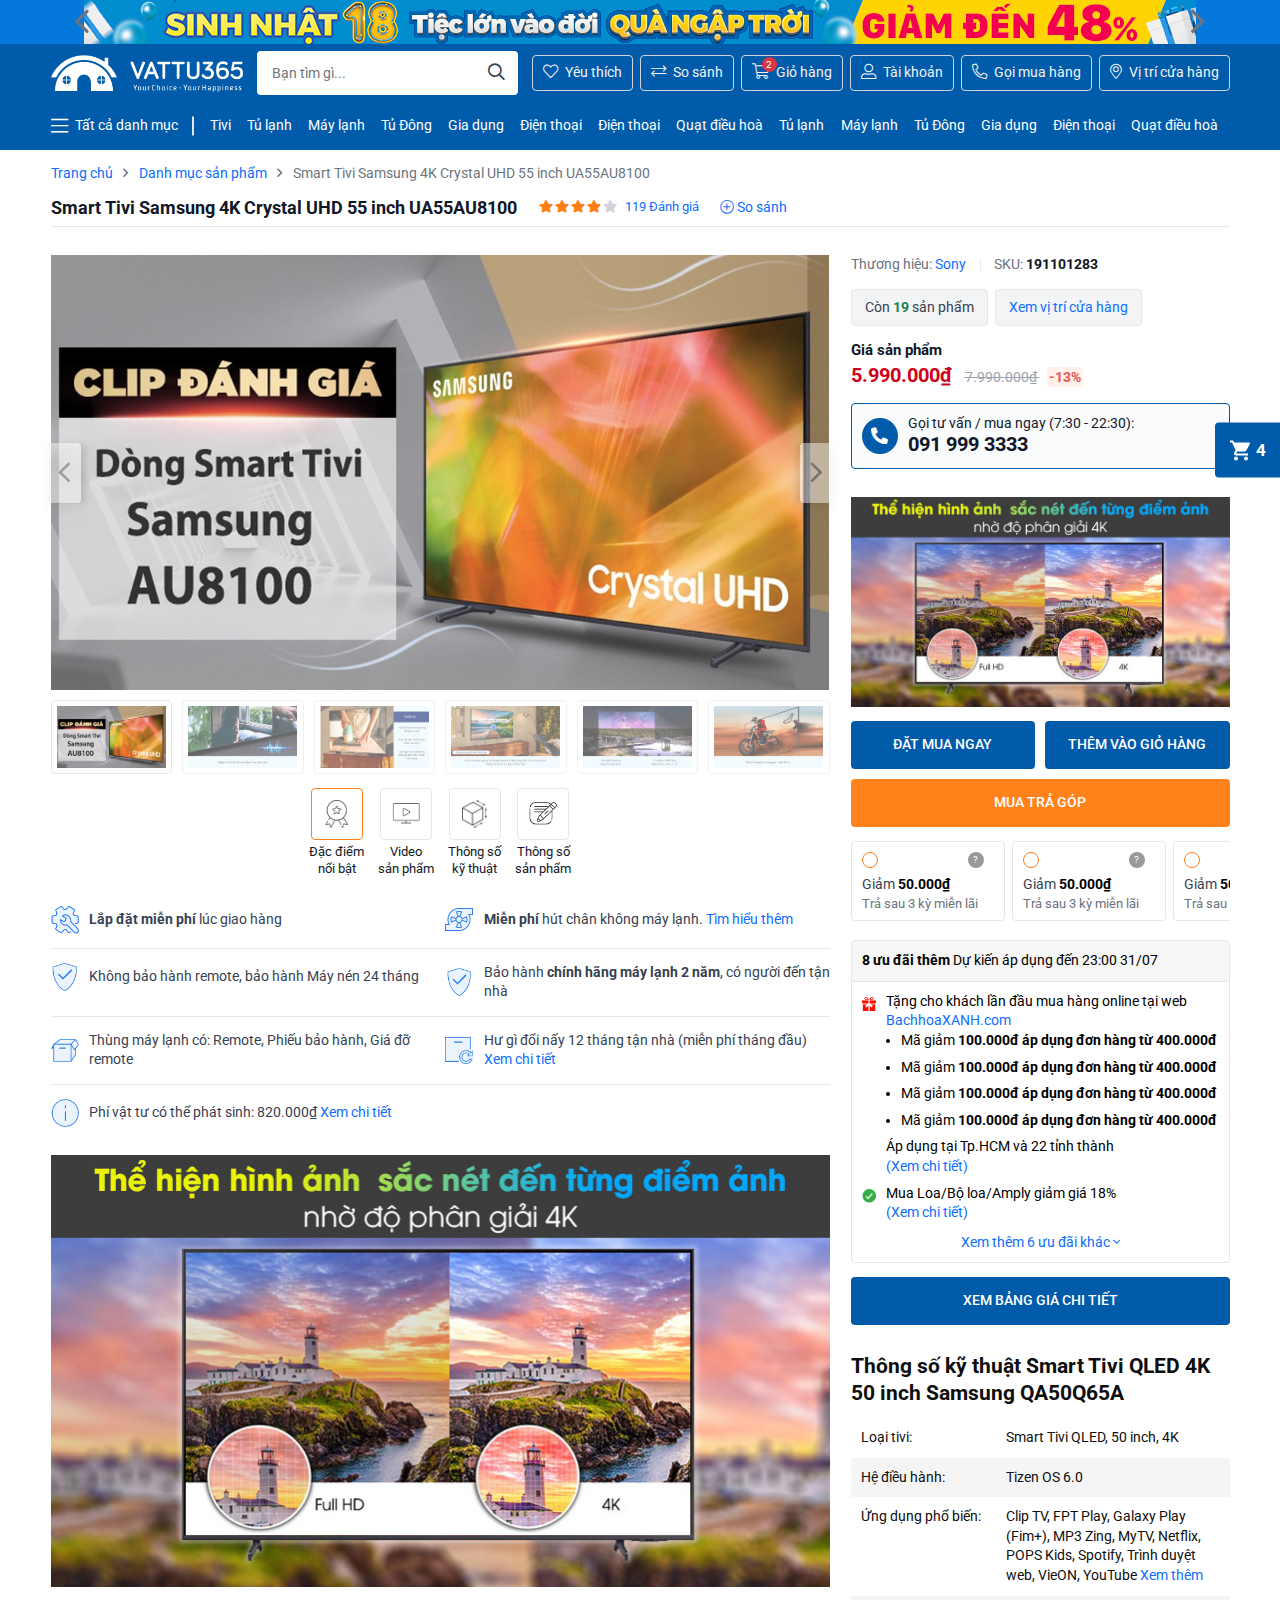
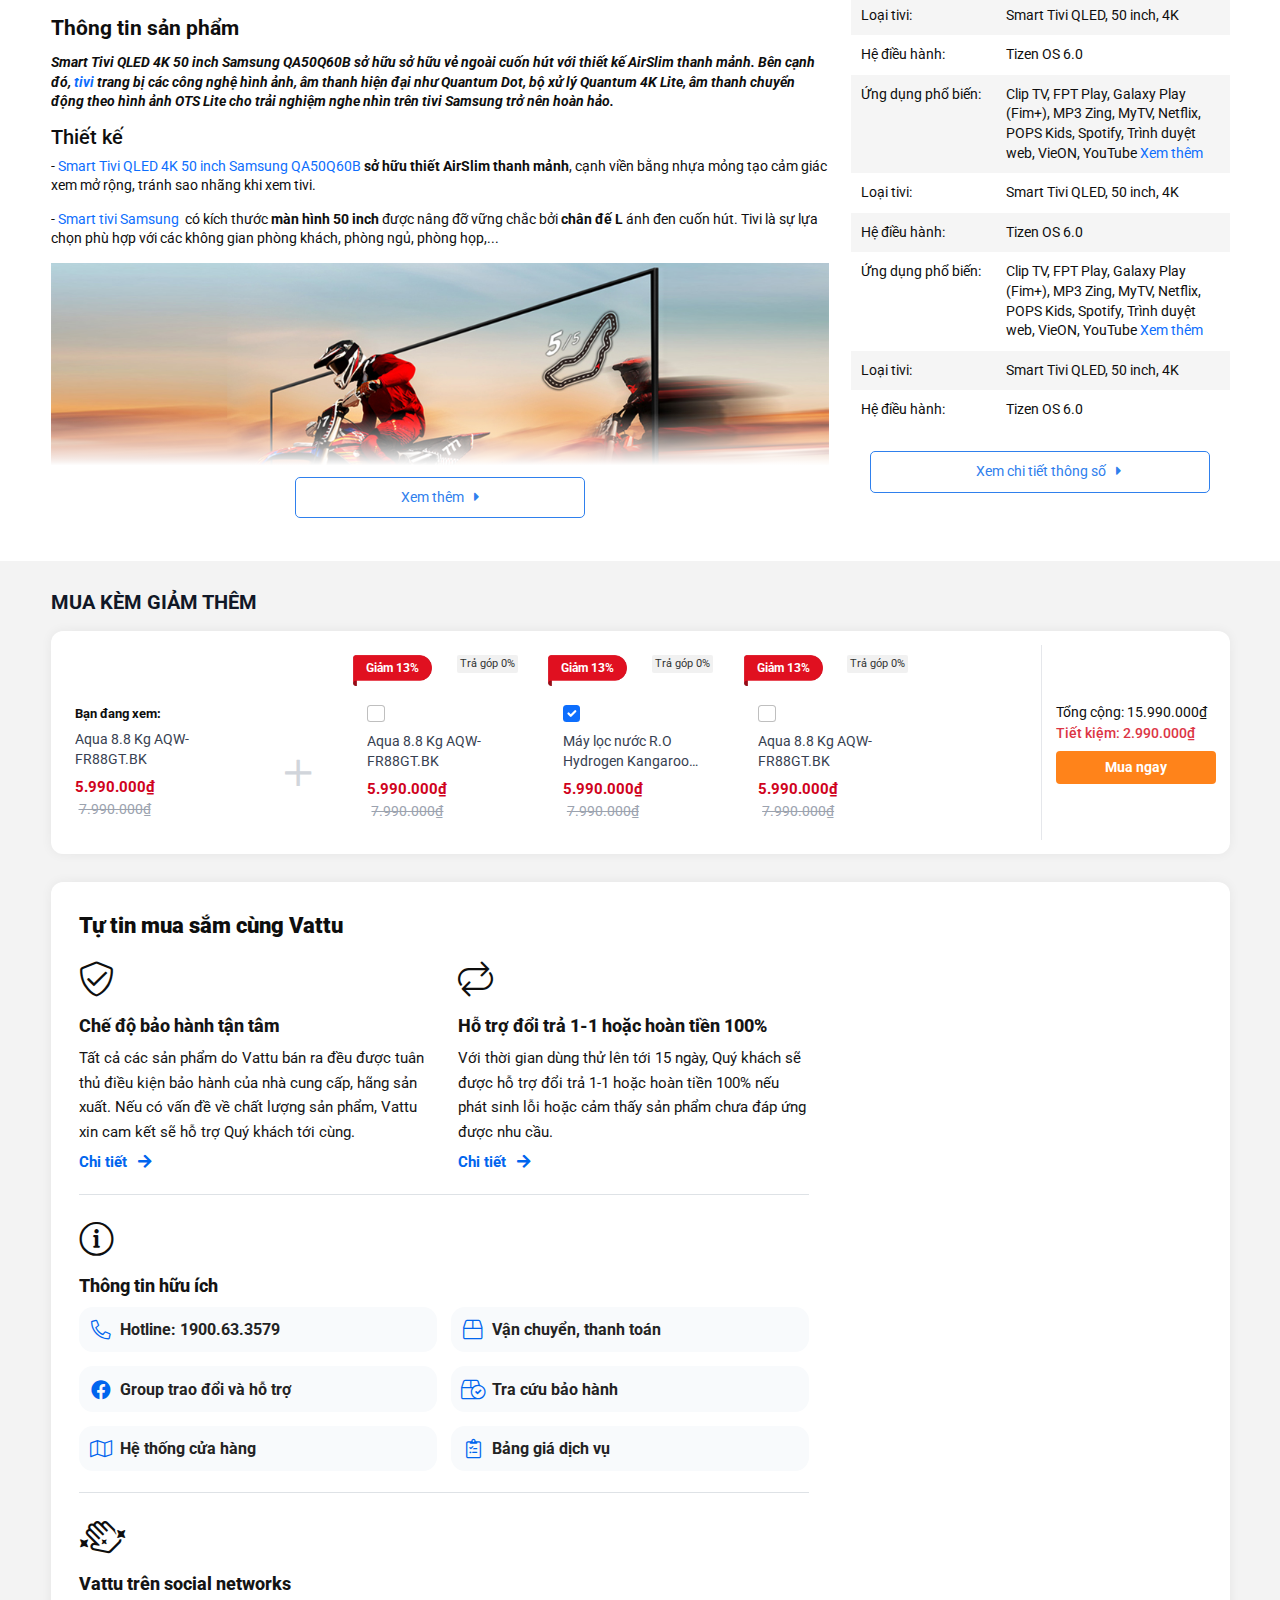
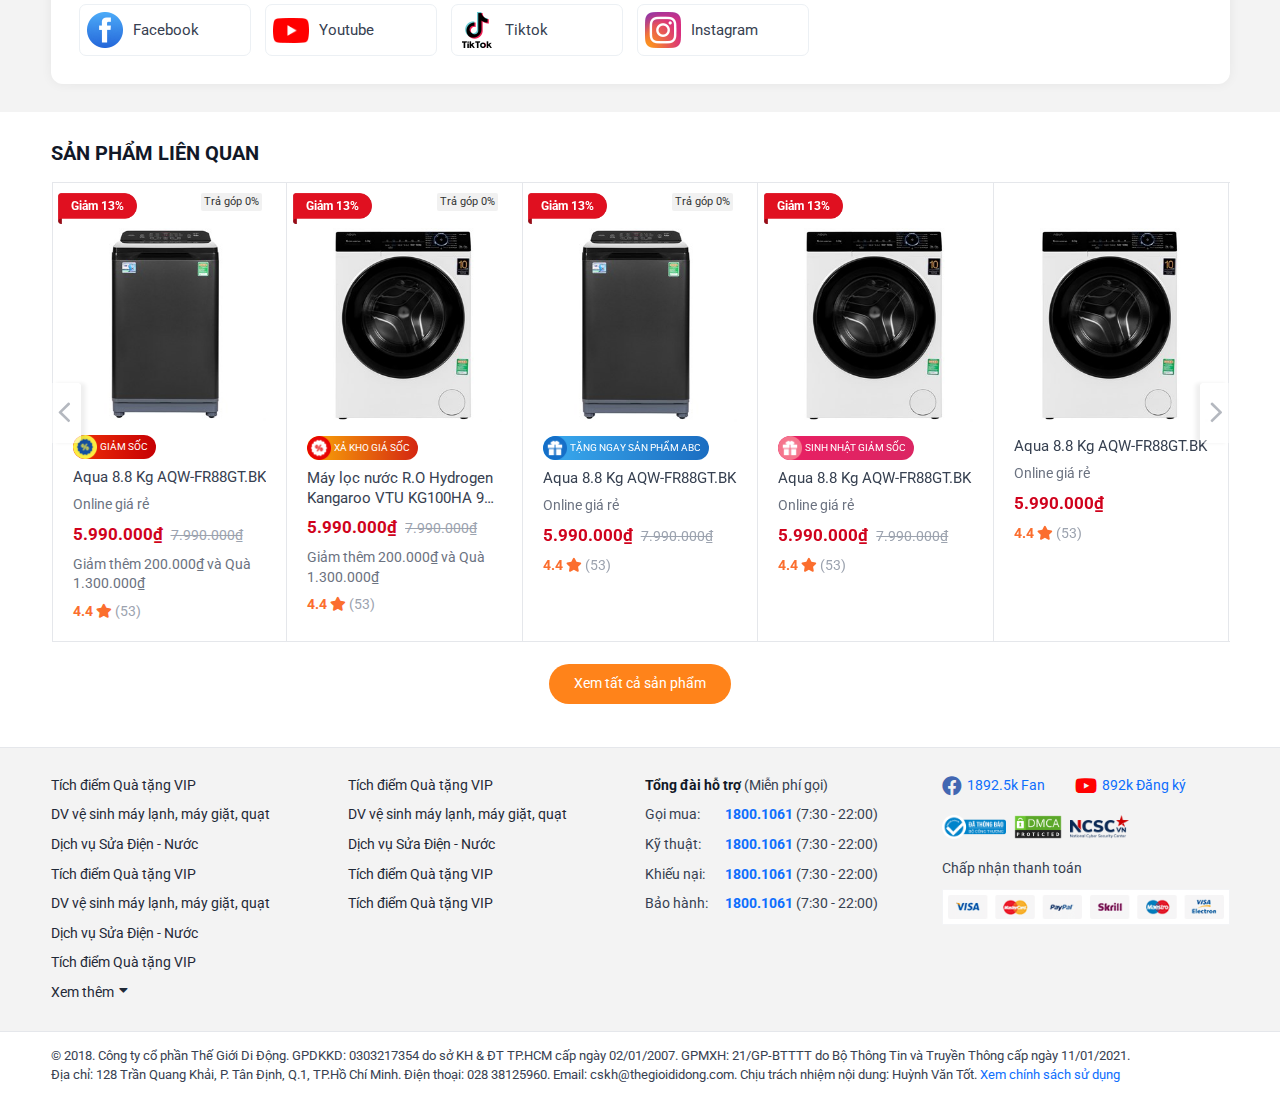
==== commit 49fb60b4: "Update" ====
--- a/chi-tiet-san-pham.html
+++ b/chi-tiet-san-pham.html
@@ -1,6365 +1,6915 @@
 <!DOCTYPE html>
 <html lang="vi">
 <head>
-	<meta charset="UTF-8">
-	<meta name="viewport"
-		  content="width=device-width, user-scalable=no, initial-scale=1.0, maximum-scale=1.0, minimum-scale=1.0">
+    <meta charset="UTF-8">
+    <meta name="viewport"
+          content="width=device-width, user-scalable=no, initial-scale=1.0, maximum-scale=1.0, minimum-scale=1.0">
 
-	<title>Template - Vật Tư</title>
-	<meta name="description" content="Template - Vật Tư">
-	<meta name="author" content="">
+    <title>Template - Vật Tư</title>
+    <meta name="description" content="Template - Vật Tư">
+    <meta name="author" content="">
 
-	<meta property="og:title" content="Template - Vật Tư">
-	<meta property="og:type" content="website">
-	<meta property="og:url" content="">
-	<meta property="og:description" content="Template - Vật Tư">
-	<meta property="og:image" content="">
+    <meta property="og:title" content="Template - Vật Tư">
+    <meta property="og:type" content="website">
+    <meta property="og:url" content="">
+    <meta property="og:description" content="Template - Vật Tư">
+    <meta property="og:image" content="">
 
-	<link rel="icon" href="/assets/images/favicon.png">
-	<link rel="apple-touch-icon" href="/assets/images/favicon.png">
+    <link rel="icon" href="/assets/images/favicon.png">
+    <link rel="apple-touch-icon" href="/assets/images/favicon.png">
 
-	<link rel="preconnect" href="https://fonts.googleapis.com">
-	<link rel="preconnect" href="https://fonts.gstatic.com" crossorigin>
-	<link href="https://fonts.googleapis.com/css2?family=Roboto:ital,wght@0,300;0,400;0,500;0,700;0,900;1,300;1,400;1,500;1,700;1,900&display=swap"
-		  rel="stylesheet">
+    <link rel="preconnect" href="https://fonts.googleapis.com">
+    <link rel="preconnect" href="https://fonts.gstatic.com" crossorigin>
+    <link href="https://fonts.googleapis.com/css2?family=Roboto:ital,wght@0,300;0,400;0,500;0,700;0,900;1,300;1,400;1,500;1,700;1,900&display=swap"
+          rel="stylesheet">
 
-	<link rel="stylesheet" href="./assets/libs/bootstrap/bootstrap.min.css">
-	<link rel="stylesheet" href="./assets/libs/noUiSlider/nouislider.min.css">
-	<link rel="stylesheet" href="./assets/libs/fancybox/jquery.fancybox.css">
-	<link rel="stylesheet" href="./assets/libs/swiper/swiper-bundle.min.css">
-	<link rel="stylesheet" href="./assets/fonts/fontawesome/css/all.min.css">
-	<link rel="stylesheet" href="./assets/css/base.css">
-	<link rel="stylesheet" href="./assets/css/style.css">
+    <link rel="stylesheet" href="./assets/libs/bootstrap/bootstrap.min.css">
+    <link rel="stylesheet" href="./assets/libs/select2/select2.min.css">
+    <link rel="stylesheet" href="./assets/libs/select2/select2-bootstrap-5-theme.min.css">
+    <link rel="stylesheet" href="./assets/libs/noUiSlider/nouislider.min.css">
+    <link rel="stylesheet" href="./assets/libs/fancybox/jquery.fancybox.css">
+    <link rel="stylesheet" href="./assets/libs/swiper/swiper-bundle.min.css">
+    <link rel="stylesheet" href="./assets/fonts/fontawesome/css/all.min.css">
+    <link rel="stylesheet" href="./assets/css/base.css">
+    <link rel="stylesheet" href="./assets/css/style.css">
 </head>
 
 <body>
+
+<div class="floating-cart" id="floating-cart">
+    <div class="float-call_cart call-floatingCart">
+        <svg class="cart-icon" xmlns="http://www.w3.org/2000/svg" viewBox="0 0 24 24">
+            <path d="M7 18c-1.1 0-1.99.9-1.99 2S5.9 22 7 22s2-.9 2-2-.9-2-2-2zM1 2v2h2l3.6 7.59-1.35 2.45c-.16.28-.25.61-.25.96 0 1.1.9 2 2 2h12v-2H7.42c-.14 0-.25-.11-.25-.25l.03-.12.9-1.63h7.45c.75 0 1.41-.41 1.75-1.03l3.58-6.49c.08-.14.12-.31.12-.48 0-.55-.45-1-1-1H5.21l-.94-2H1zm16 16c-1.1 0-1.99.9-1.99 2s.89 2 1.99 2 2-.9 2-2-.9-2-2-2z"></path>
+        </svg>
+        <span>4</span>
+    </div>
+    <div class="floating-cart_inner">
+        <div class="floating-cart_preloader" id="floating-cart_preloader">
+            <div class="lds-dual-ring"></div>
+        </div>
+        <div class="floating-cart_header">
+            <div class="heading">
+                <svg xmlns="http://www.w3.org/2000/svg" viewBox="0 0 448 512">
+                    <path d="M352 128C352 57.421 294.579 0 224 0 153.42 0 96 57.421 96 128H0v304c0 44.183 35.817 80 80 80h288c44.183 0 80-35.817 80-80V128h-96zM224 32c52.935 0 96 43.065 96 96H128c0-52.935 43.065-96 96-96zm192 400c0 26.467-21.533 48-48 48H80c-26.467 0-48-21.533-48-48V160h64v48c0 8.837 7.164 16 16 16s16-7.163 16-16v-48h192v48c0 8.837 7.163 16 16 16s16-7.163 16-16v-48h64v272z"></path>
+                </svg>
+                Giỏ hàng của bạn
+            </div>
+            <button type="button" class="close-floatingCart">
+                <svg xmlns="http://www.w3.org/2000/svg" viewBox="0 0 320 512">
+                    <path d="M207.6 256l107.72-107.72c6.23-6.23 6.23-16.34 0-22.58l-25.03-25.03c-6.23-6.23-16.34-6.23-22.58 0L160 208.4 52.28 100.68c-6.23-6.23-16.34-6.23-22.58 0L4.68 125.7c-6.23 6.23-6.23 16.34 0 22.58L112.4 256 4.68 363.72c-6.23 6.23-6.23 16.34 0 22.58l25.03 25.03c6.23 6.23 16.34 6.23 22.58 0L160 303.6l107.72 107.72c6.23 6.23 16.34 6.23 22.58 0l25.03-25.03c6.23-6.23 6.23-16.34 0-22.58L207.6 256z"></path>
+                </svg>
+            </button>
+        </div>
+        <div class="floating-cart_body">
+            <table class="table table-list_cart table-desktop">
+                <thead>
+                <tr>
+                    <th></th>
+                    <th></th>
+                    <th>Sản phẩm</th>
+                    <th>Giá tiền</th>
+                    <th>Số lượng</th>
+                    <th>Tổng tiền</th>
+                </tr>
+                </thead>
+                <tbody>
+                <tr class="cart-item">
+                    <td>
+                        <button type="button" class="floating-cart_remove">
+                            <i class="fas fa-times-circle"></i>
+                        </button>
+                    </td>
+                    <td>
+                        <a class="d-block floating-cart_thumbnail" href="">
+                            <img class="lazy img-fluid img-fluid w-100" alt=""
+                                 data-src="./assets/images/product/aqua-88-kg-aqw-fr88gtbk-300x300.jpg">
+                        </a>
+                    </td>
+                    <td>
+                        <a class="d-block floating-cart_title" href="">
+                            Aqua 8.8 Kg AQW-FR88GT.BK
+                        </a>
+                    </td>
+                    <td>
+                        <div class="floating-cart_price">
+                            <ins>
+                                14.390.000₫
+                            </ins>
+                            <del>
+                                18.290.000₫
+                            </del>
+                        </div>
+                    </td>
+                    <td>
+                        <div class="floating-cart_input-group input-group">
+                            <button class="btn" type="button">
+                                <i class="fas fa-minus"></i>
+                            </button>
+                            <input type="tel" value="1" class="form-control">
+                            <button class="btn" type="button">
+                                <i class="fas fa-plus"></i>
+                            </button>
+                        </div>
+                    </td>
+                    <td>
+                        <div class="floating-cart_price fw-bold">
+                            <ins class="text-black">
+                                14.390.000₫
+                            </ins>
+                        </div>
+                    </td>
+                </tr>
+                <tr class="cart-item">
+                    <td>
+                        <button type="button" class="floating-cart_remove">
+                            <i class="fas fa-times-circle"></i>
+                        </button>
+                    </td>
+                    <td>
+                        <a class="d-block floating-cart_thumbnail" href="">
+                            <img class="lazy img-fluid img-fluid w-100" alt=""
+                                 data-src="./assets/images/product/aqua-88-kg-aqw-fr88gtbk-300x300.jpg">
+                        </a>
+                    </td>
+                    <td>
+                        <a class="d-block floating-cart_title" href="">
+                            Aqua 8.8
+                        </a>
+                    </td>
+                    <td>
+                        <div class="floating-cart_price">
+                            <ins>
+                                14.390.000₫
+                            </ins>
+                        </div>
+                    </td>
+                    <td>
+                        <div class="floating-cart_input-group input-group">
+                            <button class="btn" type="button">
+                                <i class="fas fa-minus"></i>
+                            </button>
+                            <input type="tel" value="1" class="form-control">
+                            <button class="btn" type="button">
+                                <i class="fas fa-plus"></i>
+                            </button>
+                        </div>
+                    </td>
+                    <td>
+                        <div class="floating-cart_price fw-bold">
+                            <ins class="text-black">
+                                14.390.000₫
+                            </ins>
+                        </div>
+                    </td>
+                </tr>
+                <tr class="cart-item">
+                    <td>
+                        <button type="button" class="floating-cart_remove">
+                            <i class="fas fa-times-circle"></i>
+                        </button>
+                    </td>
+                    <td>
+                        <a class="d-block floating-cart_thumbnail" href="">
+                            <img class="lazy img-fluid img-fluid w-100" alt=""
+                                 data-src="./assets/images/product/aqua-88-kg-aqw-fr88gtbk-300x300.jpg">
+                        </a>
+                    </td>
+                    <td>
+                        <a class="d-block floating-cart_title" href="">
+                            Aqua 8.8 Kg AQW-FR88GT.BK
+                        </a>
+                    </td>
+                    <td>
+                        <div class="floating-cart_price">
+                            <ins>
+                                14.390.000₫
+                            </ins>
+                            <del>
+                                18.290.000₫
+                            </del>
+                        </div>
+                    </td>
+                    <td>
+                        <div class="floating-cart_input-group input-group">
+                            <button class="btn" type="button">
+                                <i class="fas fa-minus"></i>
+                            </button>
+                            <input type="tel" value="1" class="form-control">
+                            <button class="btn" type="button">
+                                <i class="fas fa-plus"></i>
+                            </button>
+                        </div>
+                    </td>
+                    <td>
+                        <div class="floating-cart_price fw-bold">
+                            <ins class="text-black">
+                                14.390.000₫
+                            </ins>
+                        </div>
+                    </td>
+                </tr>
+                <tr class="cart-item">
+                    <td>
+                        <button type="button" class="floating-cart_remove">
+                            <i class="fas fa-times-circle"></i>
+                        </button>
+                    </td>
+                    <td>
+                        <a class="d-block floating-cart_thumbnail" href="">
+                            <img class="lazy img-fluid img-fluid w-100" alt=""
+                                 data-src="./assets/images/product/aqua-88-kg-aqw-fr88gtbk-300x300.jpg">
+                        </a>
+                    </td>
+                    <td>
+                        <a class="d-block floating-cart_title" href="">
+                            Aqua 8.8
+                        </a>
+                    </td>
+                    <td>
+                        <div class="floating-cart_price">
+                            <ins>
+                                14.390.000₫
+                            </ins>
+                        </div>
+                    </td>
+                    <td>
+                        <div class="floating-cart_input-group input-group">
+                            <button class="btn" type="button">
+                                <i class="fas fa-minus"></i>
+                            </button>
+                            <input type="tel" value="1" class="form-control">
+                            <button class="btn" type="button">
+                                <i class="fas fa-plus"></i>
+                            </button>
+                        </div>
+                    </td>
+                    <td>
+                        <div class="floating-cart_price fw-bold">
+                            <ins class="text-black">
+                                14.390.000₫
+                            </ins>
+                        </div>
+                    </td>
+                </tr>
+                </tbody>
+            </table>
+            <table class="table table-list_cart table-mobile">
+                <tr class="cart-item">
+                    <td>
+                        <div class="d-flex justify-content-end">
+                            <button type="button" class="floating-cart_remove">
+                                <i class="fas fa-times-circle"></i>
+                            </button>
+                        </div>
+                    </td>
+                    <td>
+                        <div class="d-flex justify-content-between">
+                            <div class="fw-bold">
+                                Sản phẩm
+                            </div>
+                            <div class="text-end">
+                                <a class="d-block floating-cart_title" href="">
+                                    Aqua 8.8 Kg AQW-FR88GT.BK
+                                </a>
+                            </div>
+                        </div>
+                    </td>
+                    <td>
+                        <div class="d-flex justify-content-between">
+                            <div class="fw-bold">
+                                Giá sản phẩm
+                            </div>
+                            <div class="text-end">
+                                <div class="floating-cart_price">
+                                    <ins>
+                                        14.390.000₫
+                                    </ins>
+                                    <del>
+                                        14.390.000₫
+                                    </del>
+                                </div>
+                            </div>
+                        </div>
+                    </td>
+                    <td>
+                        <div class="d-flex justify-content-between">
+                            <div class="fw-bold">
+                                Số lượng
+                            </div>
+                            <div class="text-end">
+                                <div class="floating-cart_input-group input-group">
+                                    <button class="btn" type="button">
+                                        <i class="fas fa-minus"></i>
+                                    </button>
+                                    <input type="tel" value="1" class="form-control">
+                                    <button class="btn" type="button">
+                                        <i class="fas fa-plus"></i>
+                                    </button>
+                                </div>
+                            </div>
+                        </div>
+                    </td>
+                    <td>
+                        <div class="d-flex justify-content-between">
+                            <div class="fw-bold">
+                                Tổng tiền
+                            </div>
+                            <div class="text-end">
+                                <div class="floating-cart_price fw-bold">
+                                    <ins class="text-black">
+                                        14.390.000₫
+                                    </ins>
+                                </div>
+                            </div>
+                        </div>
+                    </td>
+                </tr>
+                <tr class="cart-item">
+                    <td>
+                        <div class="d-flex justify-content-end">
+                            <button type="button" class="floating-cart_remove">
+                                <i class="fas fa-times-circle"></i>
+                            </button>
+                        </div>
+                    </td>
+                    <td>
+                        <div class="d-flex justify-content-between">
+                            <div class="fw-bold">
+                                Sản phẩm
+                            </div>
+                            <div class="text-end">
+                                <a class="d-block floating-cart_title" href="">
+                                    Aqua 8.8 Kg AQW-FR88GT.BK
+                                </a>
+                            </div>
+                        </div>
+                    </td>
+                    <td>
+                        <div class="d-flex justify-content-between">
+                            <div class="fw-bold">
+                                Giá sản phẩm
+                            </div>
+                            <div class="text-end">
+                                <div class="floating-cart_price">
+                                    <ins>
+                                        14.390.000₫
+                                    </ins>
+                                    <del>
+                                        14.390.000₫
+                                    </del>
+                                </div>
+                            </div>
+                        </div>
+                    </td>
+                    <td>
+                        <div class="d-flex justify-content-between">
+                            <div class="fw-bold">
+                                Số lượng
+                            </div>
+                            <div class="text-end">
+                                <div class="floating-cart_input-group input-group">
+                                    <button class="btn" type="button">
+                                        <i class="fas fa-minus"></i>
+                                    </button>
+                                    <input type="tel" value="1" class="form-control">
+                                    <button class="btn" type="button">
+                                        <i class="fas fa-plus"></i>
+                                    </button>
+                                </div>
+                            </div>
+                        </div>
+                    </td>
+                    <td>
+                        <div class="d-flex justify-content-between">
+                            <div class="fw-bold">
+                                Tổng tiền
+                            </div>
+                            <div class="text-end">
+                                <div class="floating-cart_price fw-bold">
+                                    <ins class="text-black">
+                                        14.390.000₫
+                                    </ins>
+                                </div>
+                            </div>
+                        </div>
+                    </td>
+                </tr>
+                <tr class="cart-item">
+                    <td>
+                        <div class="d-flex justify-content-end">
+                            <button type="button" class="floating-cart_remove">
+                                <i class="fas fa-times-circle"></i>
+                            </button>
+                        </div>
+                    </td>
+                    <td>
+                        <div class="d-flex justify-content-between">
+                            <div class="fw-bold">
+                                Sản phẩm
+                            </div>
+                            <div class="text-end">
+                                <a class="d-block floating-cart_title" href="">
+                                    Aqua 8.8 Kg AQW-FR88GT.BK
+                                </a>
+                            </div>
+                        </div>
+                    </td>
+                    <td>
+                        <div class="d-flex justify-content-between">
+                            <div class="fw-bold">
+                                Giá sản phẩm
+                            </div>
+                            <div class="text-end">
+                                <div class="floating-cart_price">
+                                    <ins>
+                                        14.390.000₫
+                                    </ins>
+                                    <del>
+                                        14.390.000₫
+                                    </del>
+                                </div>
+                            </div>
+                        </div>
+                    </td>
+                    <td>
+                        <div class="d-flex justify-content-between">
+                            <div class="fw-bold">
+                                Số lượng
+                            </div>
+                            <div class="text-end">
+                                <div class="floating-cart_input-group input-group">
+                                    <button class="btn" type="button">
+                                        <i class="fas fa-minus"></i>
+                                    </button>
+                                    <input type="tel" value="1" class="form-control">
+                                    <button class="btn" type="button">
+                                        <i class="fas fa-plus"></i>
+                                    </button>
+                                </div>
+                            </div>
+                        </div>
+                    </td>
+                    <td>
+                        <div class="d-flex justify-content-between">
+                            <div class="fw-bold">
+                                Tổng tiền
+                            </div>
+                            <div class="text-end">
+                                <div class="floating-cart_price fw-bold">
+                                    <ins class="text-black">
+                                        14.390.000₫
+                                    </ins>
+                                </div>
+                            </div>
+                        </div>
+                    </td>
+                </tr>
+                <tr class="cart-item">
+                    <td>
+                        <div class="d-flex justify-content-end">
+                            <button type="button" class="floating-cart_remove">
+                                <i class="fas fa-times-circle"></i>
+                            </button>
+                        </div>
+                    </td>
+                    <td>
+                        <div class="d-flex justify-content-between">
+                            <div class="fw-bold">
+                                Sản phẩm
+                            </div>
+                            <div class="text-end">
+                                <a class="d-block floating-cart_title" href="">
+                                    Aqua 8.8 Kg AQW-FR88GT.BK
+                                </a>
+                            </div>
+                        </div>
+                    </td>
+                    <td>
+                        <div class="d-flex justify-content-between">
+                            <div class="fw-bold">
+                                Giá sản phẩm
+                            </div>
+                            <div class="text-end">
+                                <div class="floating-cart_price">
+                                    <ins>
+                                        14.390.000₫
+                                    </ins>
+                                    <del>
+                                        14.390.000₫
+                                    </del>
+                                </div>
+                            </div>
+                        </div>
+                    </td>
+                    <td>
+                        <div class="d-flex justify-content-between">
+                            <div class="fw-bold">
+                                Số lượng
+                            </div>
+                            <div class="text-end">
+                                <div class="floating-cart_input-group input-group">
+                                    <button class="btn" type="button">
+                                        <i class="fas fa-minus"></i>
+                                    </button>
+                                    <input type="tel" value="1" class="form-control">
+                                    <button class="btn" type="button">
+                                        <i class="fas fa-plus"></i>
+                                    </button>
+                                </div>
+                            </div>
+                        </div>
+                    </td>
+                    <td>
+                        <div class="d-flex justify-content-between">
+                            <div class="fw-bold">
+                                Tổng tiền
+                            </div>
+                            <div class="text-end">
+                                <div class="floating-cart_price fw-bold">
+                                    <ins class="text-black">
+                                        14.390.000₫
+                                    </ins>
+                                </div>
+                            </div>
+                        </div>
+                    </td>
+                </tr>
+            </table>
+        </div>
+        <div class="floating-cart_footer">
+            <table class="table table-bordered">
+                <tr>
+                    <th width="35%">Tạm tính</th>
+                    <td>19.000.000</td>
+                </tr>
+                <tr>
+                    <th width="35%">Tổng tiền</th>
+                    <td>19.000.000₫</td>
+                </tr>
+            </table>
+            <div class="floating-cart_button">
+                <a class="button-primary" href="/gio-hang.html">
+                    Đặt hàng ngay
+                </a>
+            </div>
+        </div>
+        <div class="floating-cart_empty" id="floating-cart_empty">
+            <div class="cart-empty">
+                <div class="cart-empty_main">
+                    <div class="cart-empty_icon">
+                        <i class="fas fa-shopping-cart"></i>
+                    </div>
+                    <div class="cart-empty_title">
+                        Không có sản phẩm trong giỏ hàng
+                    </div>
+                    <div class="cart-empty_actions">
+                        <a href="/" class="button-primary">Về trang chủ</a>
+                    </div>
+                    <div class="cart-empty_desc">
+                        Khi cần trợ giúp vui lòng gọi
+                        <a href="">1900 999 999</a>
+                        hoặc
+                        <a href="">1900 999 999</a>
+                        (7h30 - 22h)
+                    </div>
+                </div>
+            </div>
+        </div>
+    </div>
+    <div class="floating-cart_overlay"></div>
+</div>
+
 <header id="header" class="header bgc-primary">
-	<div class="header-slider position-relative z-index-2 overflow-hidden bgc-hover">
-		<div class="container-lg px-0 px-lg-3">
-			<div class="position-relative" id="sliderHeader">
-				<div class="swiper">
-					<div class="swiper-wrapper">
-						<div class="swiper-slide">
-							<div class="header-slider_item">
-								<a class="d-block" href="">
-									<img src="./assets/images/header-slide/1200-44-1200x44-1.png" width="1200"
-										 height="44" alt="">
-								</a>
-							</div>
-						</div>
-						<div class="swiper-slide">
-							<div class="header-slider_item">
-								<a class="d-block" href="">
-									<img src="./assets/images/header-slide/1200-44-1200x44-9.png" width="1200"
-										 height="44" alt="">
-								</a>
-							</div>
-						</div>
-					</div>
-				</div>
-				<div class="button-slider button-prev position-absolute translate-middle-y top-50 z-index-2 transition-default">
-					<i class="fal fa-angle-left"></i>
-				</div>
-				<div class="button-slider button-next position-absolute translate-middle-y top-50 z-index-2 transition-default">
-					<i class="fal fa-angle-right"></i>
-				</div>
-			</div>
-		</div>
-	</div>
-	<div class="header-main">
-		<div class="container">
-			<div class="header-main_inner">
-				<div class="header-logo order-1 order-lg-1">
-					<a href="/">
-						<img src="./assets/images/logo-white.png" alt="">
-					</a>
-				</div>
-				<div class="header-search order-3 order-lg-2">
-					<form action="">
-						<div class="header-search_wrapper">
-							<div class="header-search_input">
-								<input type="text" autocomplete="off" class="form-control form-search"
-									   placeholder="Bạn tìm gì...">
-								<button type="button" class="form-button"><i class="far fa-search"></i></button>
-							</div>
-							<div class="header-search_dropdown">
-								<div class="header-search_dropdown__item">
-									<div class="header-search_dropdown__item--header">
-										Có phải bạn muốn tìm
-									</div>
-									<div class="header-search_dropdown__item--body">
-										<a href="" class="item">
-											Dịch vụ lắp đặt
-										</a>
-										<a href="" class="item">
-											Laptop
-										</a>
-										<a href="" class="item">
-											Laptop LG
-										</a>
-									</div>
-								</div>
-								<div class="header-search_dropdown__item">
-									<div class="header-search_dropdown__item--header">
-										Sản phẩm gợi ý
-									</div>
-									<div class="header-search_dropdown__item--body">
-										<a href="" class="product-row">
-											<div class="product-row_thumb">
-												<div class="ratio ratio-16x9">
-													<img data-src="https://cdn.tgdd.vn/Products/Images/1942/273413/TimerThumb/smart-qled-4k-50-inch-samsung-qa50q80b-(16).jpg"
-														 class="lazy"
-														 alt="">
-												</div>
-											</div>
-											<div class="product-row_content">
-												<div class="product-row_content--title">
-													Samsung Smart TV QLED QA50Q80B
-												</div>
-												<div class="product-row_content--text">
-													Online giá rẻ
-												</div>
-												<div class="product-row_content--price">
-													<ins>
-														20.500.000₫
-													</ins>
-													<del>
-														24.500.000₫
-													</del>
-													<span>-10%</span>
-												</div>
-												<div class="product-row_content--text">
-													Quà <b>4.000.000₫</b>
-												</div>
-											</div>
-										</a>
-										<a href="" class="product-row">
-											<div class="product-row_thumb">
-												<div class="ratio ratio-16x9">
-													<img data-src="https://cdn.tgdd.vn/Products/Images/1942/273413/TimerThumb/smart-qled-4k-50-inch-samsung-qa50q80b-(16).jpg"
-														 class="lazy"
-														 alt="">
-												</div>
-											</div>
-											<div class="product-row_content">
-												<div class="product-row_content--title">
-													Samsung Smart TV QLED QA50Q80B
-													Samsung Smart TV QLED QA50Q80B
-												</div>
-												<div class="product-row_content--price">
-													<ins>
-														20.500.000₫
-													</ins>
-												</div>
-											</div>
-										</a>
-										<a href="" class="product-row">
-											<div class="product-row_thumb">
-												<div class="ratio ratio-16x9">
-													<img data-src="https://cdn.tgdd.vn/Products/Images/1942/273413/TimerThumb/smart-qled-4k-50-inch-samsung-qa50q80b-(16).jpg"
-														 class="lazy"
-														 alt="">
-												</div>
-											</div>
-											<div class="product-row_content">
-												<div class="product-row_content--title">
-													Samsung Smart TV QLED QA50Q80B
-												</div>
-												<div class="product-row_content--text">
-													Online giá rẻ
-												</div>
-												<div class="product-row_content--price">
-													<ins>
-														20.500.000₫
-													</ins>
-													<del>
-														24.500.000₫
-													</del>
-													<span>-10%</span>
-												</div>
-												<div class="product-row_content--text">
-													Quà <b>4.000.000₫</b>
-												</div>
-											</div>
-										</a>
-										<a href="" class="product-row">
-											<div class="product-row_thumb">
-												<div class="ratio ratio-16x9">
-													<img data-src="https://cdn.tgdd.vn/Products/Images/1942/273413/TimerThumb/smart-qled-4k-50-inch-samsung-qa50q80b-(16).jpg"
-														 class="lazy"
-														 alt="">
-												</div>
-											</div>
-											<div class="product-row_content">
-												<div class="product-row_content--title">
-													Samsung Smart TV QLED QA50Q80B
-													Samsung Smart TV QLED QA50Q80B
-												</div>
-												<div class="product-row_content--price">
-													<ins>
-														20.500.000₫
-													</ins>
-												</div>
-											</div>
-										</a>
-										<a href="" class="product-row">
-											<div class="product-row_thumb">
-												<div class="ratio ratio-16x9">
-													<img data-src="https://cdn.tgdd.vn/Products/Images/1942/273413/TimerThumb/smart-qled-4k-50-inch-samsung-qa50q80b-(16).jpg"
-														 class="lazy"
-														 alt="">
-												</div>
-											</div>
-											<div class="product-row_content">
-												<div class="product-row_content--title">
-													Samsung Smart TV QLED QA50Q80B
-												</div>
-												<div class="product-row_content--text">
-													Online giá rẻ
-												</div>
-												<div class="product-row_content--price">
-													<ins>
-														20.500.000₫
-													</ins>
-													<del>
-														24.500.000₫
-													</del>
-													<span>-10%</span>
-												</div>
-												<div class="product-row_content--text">
-													Quà <b>4.000.000₫</b>
-												</div>
-											</div>
-										</a>
-										<a href="" class="product-row">
-											<div class="product-row_thumb">
-												<div class="ratio ratio-16x9">
-													<img data-src="https://cdn.tgdd.vn/Products/Images/1942/273413/TimerThumb/smart-qled-4k-50-inch-samsung-qa50q80b-(16).jpg"
-														 class="lazy"
-														 alt="">
-												</div>
-											</div>
-											<div class="product-row_content">
-												<div class="product-row_content--title">
-													Samsung Smart TV QLED QA50Q80B
-													Samsung Smart TV QLED QA50Q80B
-												</div>
-												<div class="product-row_content--price">
-													<ins>
-														20.500.000₫
-													</ins>
-												</div>
-											</div>
-										</a>
-										<a href="" class="product-row">
-											<div class="product-row_thumb">
-												<div class="ratio ratio-16x9">
-													<img data-src="https://cdn.tgdd.vn/Products/Images/1942/273413/TimerThumb/smart-qled-4k-50-inch-samsung-qa50q80b-(16).jpg"
-														 class="lazy"
-														 alt="">
-												</div>
-											</div>
-											<div class="product-row_content">
-												<div class="product-row_content--title">
-													Samsung Smart TV QLED QA50Q80B
-												</div>
-												<div class="product-row_content--text">
-													Online giá rẻ
-												</div>
-												<div class="product-row_content--price">
-													<ins>
-														20.500.000₫
-													</ins>
-													<del>
-														24.500.000₫
-													</del>
-													<span>-10%</span>
-												</div>
-												<div class="product-row_content--text">
-													Quà <b>4.000.000₫</b>
-												</div>
-											</div>
-										</a>
-										<a href="" class="product-row">
-											<div class="product-row_thumb">
-												<div class="ratio ratio-16x9">
-													<img data-src="https://cdn.tgdd.vn/Products/Images/1942/273413/TimerThumb/smart-qled-4k-50-inch-samsung-qa50q80b-(16).jpg"
-														 class="lazy"
-														 alt="">
-												</div>
-											</div>
-											<div class="product-row_content">
-												<div class="product-row_content--title">
-													Samsung Smart TV QLED QA50Q80B
-													Samsung Smart TV QLED QA50Q80B
-												</div>
-												<div class="product-row_content--price">
-													<ins>
-														20.500.000₫
-													</ins>
-												</div>
-											</div>
-										</a>
-									</div>
-								</div>
-							</div>
-						</div>
-					</form>
-				</div>
-				<div class="header-actions ms-auto ms-lg-0 order-2 order-lg-3">
-					<div class="header-actions_item">
-						<a href="">
-							<i class="fal fa-heart"></i>
-							<span class="d-none d-lg-block">
-								Yêu thích
-							</span>
-						</a>
-					</div>
-					<div class="header-actions_item d-none d-lg-flex">
-						<a href="">
-							<i class="fal fa-exchange"></i>
-							So sánh
-						</a>
-					</div>
-					<div class="header-actions_item">
-						<a href="">
-							<i class="fal fa-shopping-cart"></i>
-							<span class="d-none d-lg-block">
-								Giỏ hàng
-							</span>
-							<span class="number">2</span>
-						</a>
-					</div>
-					<div class="header-actions_item">
-						<a href="">
-							<i class="fal fa-user-alt"></i>
-							<span class="d-none d-lg-block">
-								Tài khoản
-							</span>
-						</a>
-					</div>
-					<div class="header-actions_item">
-						<a href="">
-							<i class="fal fa-phone-alt"></i>
-							<span class="d-none d-lg-block">
-								Gọi mua hàng
-							</span>
-						</a>
-					</div>
-					<div class="header-actions_item">
-						<a href="">
-							<i class="fal fa-map-marker-alt"></i>
-							<span class="d-none d-lg-block">
-								Vị trí cửa hàng
-							</span>
-						</a>
-					</div>
-					<div class="header-actions_item d-flex d-lg-none">
-						<a href="javascript:void(0)" id="header-hamburger">
-							<i class="fal fa-bars"></i>
-						</a>
-					</div>
-				</div>
-			</div>
-		</div>
-	</div>
-	<div class="header-navigation">
-		<div class="container">
-			<ul class="navigation-list">
-				<li class="navigation-list_item navigation-list_category">
-					<a href="">
-						<i class="fal fa-bars"></i>
-						Tất cả danh mục
-					</a>
-					<ul class="navigation-mega" id="header-navigation">
-						<li class="navigation-mega_item">
-							<a href="">
-								<span class="navigation-mega_item__icon">
-									<img src="./assets/images/icon-navigation/hot.png" alt="">
-								</span>
-								Tivi, Loa, Dàn Karaoke
-								<span class="navigation-mega_item__arrow">
-									<i class="fal fa-angle-right"></i>
-								</span>
-							</a>
-							<div class="navigation-mega_sub">
-								<div class="navigation-mega_sub__item">
-									<div class="navigation-mega_sub__item--title">
-										<a href="">
-											TIVI
-											<span>
-												Xem tất cả
-												<i class="fas fa-caret-right"></i>
-											</span>
-										</a>
-									</div>
-									<ul class="navigation-mega_sub__item--list">
-										<li>
-											<a href="">
-												Tivi trả góp 0 - 1%
-											</a>
-										</li>
-										<li>
-											<a href="">
-												Sony
-											</a>
-										</li>
-										<li>
-											<a href="">
-												Samsung
-											</a>
-										</li>
-										<li>
-											<a href="">
-												LG
-											</a>
-										</li>
-										<li>
-											<a href="">
-												TCL
-											</a>
-										</li>
-										<li>
-											<a href="">
-												Từ 32 - 43 inch
-											</a>
-										</li>
-										<li>
-											<a href="">
-												Từ 43 - 55 inch
-											</a>
-										</li>
-										<li>
-											<a href="">
-												Dưới 7 triệu
-											</a>
-										</li>
-										<li>
-											<a href="">
-												Tivi cao cấp
-											</a>
-										</li>
-										<li>
-											<a href="">
-												Máy chiếu
-											</a>
-										</li>
-									</ul>
-								</div>
-								<div class="navigation-mega_sub__item">
-									<div class="navigation-mega_sub__item--title">
-										<a href="">
-											LOA, ÂM THANH
-											<span>
-												Xem tất cả
-												<i class="fas fa-caret-right"></i>
-											</span>
-										</a>
-									</div>
-									<ul class="navigation-mega_sub__item--list">
-										<li>
-											<a href="">
-												Loa kéo
-											</a>
-										</li>
-										<li>
-											<a href="">
-												Loa Bluetooth
-											</a>
-										</li>
-										<li>
-											<a href="">
-												Loa thanh (Soundbar)
-											</a>
-										</li>
-										<li>
-											<a href="">
-												Dàn âm thanh
-											</a>
-										</li>
-										<li>
-											<a href="">
-												Dàn Karaoke, Amply
-											</a>
-										</li>
-										<li>
-											<a href="">
-												Micro
-											</a>
-										</li>
-										<li>
-											<a href="">
-												Loa Sony
-											</a>
-										</li>
-										<li>
-											<a href="">
-												Loa Samsung
-											</a>
-										</li>
-										<li>
-											<a href="">
-												Loa Nanomax
-											</a>
-										</li>
-										<li>
-											<a href="">
-												Loa JBL
-											</a>
-										</li>
-									</ul>
-								</div>
-								<div class="navigation-mega_sub__item">
-									<div class="navigation-mega_sub__item--title">
-										<a href="">
-											PHỤ KIỆN TIVI
-										</a>
-									</div>
-									<ul class="navigation-mega_sub__item--list">
-										<li>
-											<a href="">
-												Cáp HDMI, cáp Tivi
-											</a>
-										</li>
-										<li>
-											<a href="">
-												Khung treo Tivi
-											</a>
-										</li>
-										<li>
-											<a href="">
-												Điều khiển TV
-											</a>
-										</li>
-										<li>
-											<a href="">
-												Android TV Box
-											</a>
-										</li>
-									</ul>
-								</div>
-								<div class="navigation-mega_sub__item">
-									<div class="navigation-mega_sub__item--title">
-										<a href="">
-											TIVI
-											<span>
-												Xem tất cả
-												<i class="fas fa-caret-right"></i>
-											</span>
-										</a>
-									</div>
-									<ul class="navigation-mega_sub__item--list">
-										<li>
-											<a href="">
-												Tivi trả góp 0 - 1%
-											</a>
-										</li>
-										<li>
-											<a href="">
-												Sony
-											</a>
-										</li>
-										<li>
-											<a href="">
-												Samsung
-											</a>
-										</li>
-										<li>
-											<a href="">
-												LG
-											</a>
-										</li>
-										<li>
-											<a href="">
-												TCL
-											</a>
-										</li>
-										<li>
-											<a href="">
-												Từ 32 - 43 inch
-											</a>
-										</li>
-										<li>
-											<a href="">
-												Từ 43 - 55 inch
-											</a>
-										</li>
-										<li>
-											<a href="">
-												Dưới 7 triệu
-											</a>
-										</li>
-										<li>
-											<a href="">
-												Tivi cao cấp
-											</a>
-										</li>
-										<li>
-											<a href="">
-												Máy chiếu
-											</a>
-										</li>
-									</ul>
-								</div>
-								<div class="navigation-mega_sub__item">
-									<div class="navigation-mega_sub__item--title">
-										<a href="">
-											LOA, ÂM THANH
-											<span>
-												Xem tất cả
-												<i class="fas fa-caret-right"></i>
-											</span>
-										</a>
-									</div>
-									<ul class="navigation-mega_sub__item--list">
-										<li>
-											<a href="">
-												Loa kéo
-											</a>
-										</li>
-										<li>
-											<a href="">
-												Loa Bluetooth
-											</a>
-										</li>
-										<li>
-											<a href="">
-												Loa thanh (Soundbar)
-											</a>
-										</li>
-										<li>
-											<a href="">
-												Dàn âm thanh
-											</a>
-										</li>
-										<li>
-											<a href="">
-												Dàn Karaoke, Amply
-											</a>
-										</li>
-										<li>
-											<a href="">
-												Micro
-											</a>
-										</li>
-										<li>
-											<a href="">
-												Loa Sony
-											</a>
-										</li>
-										<li>
-											<a href="">
-												Loa Samsung
-											</a>
-										</li>
-										<li>
-											<a href="">
-												Loa Nanomax
-											</a>
-										</li>
-										<li>
-											<a href="">
-												Loa JBL
-											</a>
-										</li>
-									</ul>
-								</div>
-								<div class="navigation-mega_sub__item">
-									<div class="navigation-mega_sub__item--title">
-										<a href="">
-											PHỤ KIỆN TIVI
-										</a>
-									</div>
-									<ul class="navigation-mega_sub__item--list">
-										<li>
-											<a href="">
-												Cáp HDMI, cáp Tivi
-											</a>
-										</li>
-										<li>
-											<a href="">
-												Khung treo Tivi
-											</a>
-										</li>
-										<li>
-											<a href="">
-												Điều khiển TV
-											</a>
-										</li>
-										<li>
-											<a href="">
-												Android TV Box
-											</a>
-										</li>
-									</ul>
-								</div>
-								<div class="navigation-mega_sub__item">
-									<div class="navigation-mega_sub__item--title">
-										<a href="">
-											TIVI
-											<span>
-												Xem tất cả
-												<i class="fas fa-caret-right"></i>
-											</span>
-										</a>
-									</div>
-									<ul class="navigation-mega_sub__item--list">
-										<li>
-											<a href="">
-												Tivi trả góp 0 - 1%
-											</a>
-										</li>
-										<li>
-											<a href="">
-												Sony
-											</a>
-										</li>
-										<li>
-											<a href="">
-												Samsung
-											</a>
-										</li>
-										<li>
-											<a href="">
-												LG
-											</a>
-										</li>
-										<li>
-											<a href="">
-												TCL
-											</a>
-										</li>
-										<li>
-											<a href="">
-												Từ 32 - 43 inch
-											</a>
-										</li>
-										<li>
-											<a href="">
-												Từ 43 - 55 inch
-											</a>
-										</li>
-										<li>
-											<a href="">
-												Dưới 7 triệu
-											</a>
-										</li>
-										<li>
-											<a href="">
-												Tivi cao cấp
-											</a>
-										</li>
-										<li>
-											<a href="">
-												Máy chiếu
-											</a>
-										</li>
-									</ul>
-								</div>
-								<div class="navigation-mega_sub__item">
-									<div class="navigation-mega_sub__item--title">
-										<a href="">
-											LOA, ÂM THANH
-											<span>
-												Xem tất cả
-												<i class="fas fa-caret-right"></i>
-											</span>
-										</a>
-									</div>
-									<ul class="navigation-mega_sub__item--list">
-										<li>
-											<a href="">
-												Loa kéo
-											</a>
-										</li>
-										<li>
-											<a href="">
-												Loa Bluetooth
-											</a>
-										</li>
-										<li>
-											<a href="">
-												Loa thanh (Soundbar)
-											</a>
-										</li>
-										<li>
-											<a href="">
-												Dàn âm thanh
-											</a>
-										</li>
-										<li>
-											<a href="">
-												Dàn Karaoke, Amply
-											</a>
-										</li>
-										<li>
-											<a href="">
-												Micro
-											</a>
-										</li>
-										<li>
-											<a href="">
-												Loa Sony
-											</a>
-										</li>
-										<li>
-											<a href="">
-												Loa Samsung
-											</a>
-										</li>
-										<li>
-											<a href="">
-												Loa Nanomax
-											</a>
-										</li>
-										<li>
-											<a href="">
-												Loa JBL
-											</a>
-										</li>
-									</ul>
-								</div>
-								<div class="navigation-mega_sub__item">
-									<div class="navigation-mega_sub__item--title">
-										<a href="">
-											PHỤ KIỆN TIVI
-										</a>
-									</div>
-									<ul class="navigation-mega_sub__item--list">
-										<li>
-											<a href="">
-												Cáp HDMI, cáp Tivi
-											</a>
-										</li>
-										<li>
-											<a href="">
-												Khung treo Tivi
-											</a>
-										</li>
-										<li>
-											<a href="">
-												Điều khiển TV
-											</a>
-										</li>
-										<li>
-											<a href="">
-												Android TV Box
-											</a>
-										</li>
-									</ul>
-								</div>
-								<div class="navigation-mega_sub__item">
-									<div class="navigation-mega_sub__item--title">
-										<a href="">
-											TIVI
-											<span>
-												Xem tất cả
-												<i class="fas fa-caret-right"></i>
-											</span>
-										</a>
-									</div>
-									<ul class="navigation-mega_sub__item--list">
-										<li>
-											<a href="">
-												Tivi trả góp 0 - 1%
-											</a>
-										</li>
-										<li>
-											<a href="">
-												Sony
-											</a>
-										</li>
-										<li>
-											<a href="">
-												Samsung
-											</a>
-										</li>
-										<li>
-											<a href="">
-												LG
-											</a>
-										</li>
-										<li>
-											<a href="">
-												TCL
-											</a>
-										</li>
-										<li>
-											<a href="">
-												Từ 32 - 43 inch
-											</a>
-										</li>
-										<li>
-											<a href="">
-												Từ 43 - 55 inch
-											</a>
-										</li>
-										<li>
-											<a href="">
-												Dưới 7 triệu
-											</a>
-										</li>
-										<li>
-											<a href="">
-												Tivi cao cấp
-											</a>
-										</li>
-										<li>
-											<a href="">
-												Máy chiếu
-											</a>
-										</li>
-									</ul>
-								</div>
-								<div class="navigation-mega_sub__item">
-									<div class="navigation-mega_sub__item--title">
-										<a href="">
-											LOA, ÂM THANH
-											<span>
-												Xem tất cả
-												<i class="fas fa-caret-right"></i>
-											</span>
-										</a>
-									</div>
-									<ul class="navigation-mega_sub__item--list">
-										<li>
-											<a href="">
-												Loa kéo
-											</a>
-										</li>
-										<li>
-											<a href="">
-												Loa Bluetooth
-											</a>
-										</li>
-										<li>
-											<a href="">
-												Loa thanh (Soundbar)
-											</a>
-										</li>
-										<li>
-											<a href="">
-												Dàn âm thanh
-											</a>
-										</li>
-										<li>
-											<a href="">
-												Dàn Karaoke, Amply
-											</a>
-										</li>
-										<li>
-											<a href="">
-												Micro
-											</a>
-										</li>
-										<li>
-											<a href="">
-												Loa Sony
-											</a>
-										</li>
-										<li>
-											<a href="">
-												Loa Samsung
-											</a>
-										</li>
-										<li>
-											<a href="">
-												Loa Nanomax
-											</a>
-										</li>
-										<li>
-											<a href="">
-												Loa JBL
-											</a>
-										</li>
-									</ul>
-								</div>
-								<div class="navigation-mega_sub__item">
-									<div class="navigation-mega_sub__item--title">
-										<a href="">
-											PHỤ KIỆN TIVI
-										</a>
-									</div>
-									<ul class="navigation-mega_sub__item--list">
-										<li>
-											<a href="">
-												Cáp HDMI, cáp Tivi
-											</a>
-										</li>
-										<li>
-											<a href="">
-												Khung treo Tivi
-											</a>
-										</li>
-										<li>
-											<a href="">
-												Điều khiển TV
-											</a>
-										</li>
-										<li>
-											<a href="">
-												Android TV Box
-											</a>
-										</li>
-									</ul>
-								</div>
-							</div>
-						</li>
-						<li class="navigation-mega_item">
-							<a href="">
-								<span class="navigation-mega_item__icon">
-									<img src="./assets/images/icon-navigation/tu-lanh.png" alt="">
-								</span>
-								Tủ lạnh, tủ đông, tủ mát
-								<span class="navigation-mega_item__arrow">
-									<i class="fal fa-angle-right"></i>
-								</span>
-							</a>
-							<div class="navigation-mega_sub">
-								<div class="navigation-mega_sub__item">
-									<div class="navigation-mega_sub__item--title">
-										<a href="">
-											TIVI
-											<span>
-												Xem tất cả
-												<i class="fas fa-caret-right"></i>
-											</span>
-										</a>
-									</div>
-									<ul class="navigation-mega_sub__item--list">
-										<li>
-											<a href="">
-												Tivi trả góp 0 - 1%
-											</a>
-										</li>
-										<li>
-											<a href="">
-												Sony
-											</a>
-										</li>
-										<li>
-											<a href="">
-												Samsung
-											</a>
-										</li>
-										<li>
-											<a href="">
-												LG
-											</a>
-										</li>
-										<li>
-											<a href="">
-												TCL
-											</a>
-										</li>
-										<li>
-											<a href="">
-												Từ 32 - 43 inch
-											</a>
-										</li>
-										<li>
-											<a href="">
-												Từ 43 - 55 inch
-											</a>
-										</li>
-										<li>
-											<a href="">
-												Dưới 7 triệu
-											</a>
-										</li>
-										<li>
-											<a href="">
-												Tivi cao cấp
-											</a>
-										</li>
-										<li>
-											<a href="">
-												Máy chiếu
-											</a>
-										</li>
-									</ul>
-								</div>
-								<div class="navigation-mega_sub__item">
-									<div class="navigation-mega_sub__item--title">
-										<a href="">
-											LOA, ÂM THANH
-											<span>
-												Xem tất cả
-												<i class="fas fa-caret-right"></i>
-											</span>
-										</a>
-									</div>
-									<ul class="navigation-mega_sub__item--list">
-										<li>
-											<a href="">
-												Loa kéo
-											</a>
-										</li>
-										<li>
-											<a href="">
-												Loa Bluetooth
-											</a>
-										</li>
-										<li>
-											<a href="">
-												Loa thanh (Soundbar)
-											</a>
-										</li>
-										<li>
-											<a href="">
-												Dàn âm thanh
-											</a>
-										</li>
-										<li>
-											<a href="">
-												Dàn Karaoke, Amply
-											</a>
-										</li>
-										<li>
-											<a href="">
-												Micro
-											</a>
-										</li>
-										<li>
-											<a href="">
-												Loa Sony
-											</a>
-										</li>
-										<li>
-											<a href="">
-												Loa Samsung
-											</a>
-										</li>
-										<li>
-											<a href="">
-												Loa Nanomax
-											</a>
-										</li>
-										<li>
-											<a href="">
-												Loa JBL
-											</a>
-										</li>
-									</ul>
-								</div>
-								<div class="navigation-mega_sub__item">
-									<div class="navigation-mega_sub__item--title">
-										<a href="">
-											PHỤ KIỆN TIVI
-										</a>
-									</div>
-									<ul class="navigation-mega_sub__item--list">
-										<li>
-											<a href="">
-												Cáp HDMI, cáp Tivi
-											</a>
-										</li>
-										<li>
-											<a href="">
-												Khung treo Tivi
-											</a>
-										</li>
-										<li>
-											<a href="">
-												Điều khiển TV
-											</a>
-										</li>
-										<li>
-											<a href="">
-												Android TV Box
-											</a>
-										</li>
-									</ul>
-								</div>
-							</div>
-						</li>
-						<li class="navigation-mega_item">
-							<a href="">
-								<span class="navigation-mega_item__icon">
-									<img src="./assets/images/icon-navigation/may-giat.png" alt="">
-								</span>
-								Máy giặt, sấy quần áo
-								<span class="navigation-mega_item__arrow">
-									<i class="fal fa-angle-right"></i>
-								</span>
-							</a>
-							<div class="navigation-mega_sub">
-								<div class="navigation-mega_sub__item">
-									<div class="navigation-mega_sub__item--title">
-										<a href="">
-											PHỤ KIỆN TIVI
-										</a>
-									</div>
-									<ul class="navigation-mega_sub__item--list">
-										<li>
-											<a href="">
-												Cáp HDMI, cáp Tivi
-											</a>
-										</li>
-										<li>
-											<a href="">
-												Khung treo Tivi
-											</a>
-										</li>
-										<li>
-											<a href="">
-												Điều khiển TV
-											</a>
-										</li>
-										<li>
-											<a href="">
-												Android TV Box
-											</a>
-										</li>
-									</ul>
-								</div>
-							</div>
-						</li>
-						<li class="navigation-mega_item">
-							<a href="">
-								<span class="navigation-mega_item__icon">
-									<img src="./assets/images/icon-navigation/hot.png" alt="">
-								</span>
-								Máy lạnh, quạt điều hoà
-								<span class="navigation-mega_item__arrow">
-									<i class="fal fa-angle-right"></i>
-								</span>
-							</a>
-							<div class="navigation-mega_sub">
-								<div class="navigation-mega_sub__item">
-									<div class="navigation-mega_sub__item--title">
-										<a href="">
-											TIVI
-											<span>
-												Xem tất cả
-												<i class="fas fa-caret-right"></i>
-											</span>
-										</a>
-									</div>
-									<ul class="navigation-mega_sub__item--list">
-										<li>
-											<a href="">
-												Tivi trả góp 0 - 1%
-											</a>
-										</li>
-										<li>
-											<a href="">
-												Sony
-											</a>
-										</li>
-										<li>
-											<a href="">
-												Samsung
-											</a>
-										</li>
-										<li>
-											<a href="">
-												LG
-											</a>
-										</li>
-										<li>
-											<a href="">
-												TCL
-											</a>
-										</li>
-										<li>
-											<a href="">
-												Từ 32 - 43 inch
-											</a>
-										</li>
-										<li>
-											<a href="">
-												Từ 43 - 55 inch
-											</a>
-										</li>
-										<li>
-											<a href="">
-												Dưới 7 triệu
-											</a>
-										</li>
-										<li>
-											<a href="">
-												Tivi cao cấp
-											</a>
-										</li>
-										<li>
-											<a href="">
-												Máy chiếu
-											</a>
-										</li>
-									</ul>
-								</div>
-								<div class="navigation-mega_sub__item">
-									<div class="navigation-mega_sub__item--title">
-										<a href="">
-											LOA, ÂM THANH
-											<span>
-												Xem tất cả
-												<i class="fas fa-caret-right"></i>
-											</span>
-										</a>
-									</div>
-									<ul class="navigation-mega_sub__item--list">
-										<li>
-											<a href="">
-												Loa kéo
-											</a>
-										</li>
-										<li>
-											<a href="">
-												Loa Bluetooth
-											</a>
-										</li>
-										<li>
-											<a href="">
-												Loa thanh (Soundbar)
-											</a>
-										</li>
-										<li>
-											<a href="">
-												Dàn âm thanh
-											</a>
-										</li>
-										<li>
-											<a href="">
-												Dàn Karaoke, Amply
-											</a>
-										</li>
-										<li>
-											<a href="">
-												Micro
-											</a>
-										</li>
-										<li>
-											<a href="">
-												Loa Sony
-											</a>
-										</li>
-										<li>
-											<a href="">
-												Loa Samsung
-											</a>
-										</li>
-										<li>
-											<a href="">
-												Loa Nanomax
-											</a>
-										</li>
-										<li>
-											<a href="">
-												Loa JBL
-											</a>
-										</li>
-									</ul>
-								</div>
-								<div class="navigation-mega_sub__item">
-									<div class="navigation-mega_sub__item--title">
-										<a href="">
-											PHỤ KIỆN TIVI
-										</a>
-									</div>
-									<ul class="navigation-mega_sub__item--list">
-										<li>
-											<a href="">
-												Cáp HDMI, cáp Tivi
-											</a>
-										</li>
-										<li>
-											<a href="">
-												Khung treo Tivi
-											</a>
-										</li>
-										<li>
-											<a href="">
-												Điều khiển TV
-											</a>
-										</li>
-										<li>
-											<a href="">
-												Android TV Box
-											</a>
-										</li>
-									</ul>
-								</div>
-								<div class="navigation-mega_sub__item">
-									<div class="navigation-mega_sub__item--title">
-										<a href="">
-											LOA, ÂM THANH
-											<span>
-												Xem tất cả
-												<i class="fas fa-caret-right"></i>
-											</span>
-										</a>
-									</div>
-									<ul class="navigation-mega_sub__item--list">
-										<li>
-											<a href="">
-												Loa kéo
-											</a>
-										</li>
-										<li>
-											<a href="">
-												Loa Bluetooth
-											</a>
-										</li>
-										<li>
-											<a href="">
-												Loa thanh (Soundbar)
-											</a>
-										</li>
-										<li>
-											<a href="">
-												Dàn âm thanh
-											</a>
-										</li>
-										<li>
-											<a href="">
-												Dàn Karaoke, Amply
-											</a>
-										</li>
-										<li>
-											<a href="">
-												Micro
-											</a>
-										</li>
-										<li>
-											<a href="">
-												Loa Sony
-											</a>
-										</li>
-										<li>
-											<a href="">
-												Loa Samsung
-											</a>
-										</li>
-										<li>
-											<a href="">
-												Loa Nanomax
-											</a>
-										</li>
-										<li>
-											<a href="">
-												Loa JBL
-											</a>
-										</li>
-									</ul>
-								</div>
-							</div>
-						</li>
-						<li class="navigation-mega_item">
-							<a href="">
-								<span class="navigation-mega_item__icon">
-									<img src="./assets/images/icon-navigation/dien-gia-dung.png" alt="">
-								</span>
-								Điện gia dụng, Nồi chiên
-								<span class="navigation-mega_item__arrow">
-									<i class="fal fa-angle-right"></i>
-								</span>
-							</a>
-							<div class="navigation-mega_sub">
-								<div class="navigation-mega_sub__item">
-									<div class="navigation-mega_sub__item--title">
-										<a href="">
-											TIVI
-											<span>
-												Xem tất cả
-												<i class="fas fa-caret-right"></i>
-											</span>
-										</a>
-									</div>
-									<ul class="navigation-mega_sub__item--list">
-										<li>
-											<a href="">
-												Tivi trả góp 0 - 1%
-											</a>
-										</li>
-										<li>
-											<a href="">
-												Sony
-											</a>
-										</li>
-										<li>
-											<a href="">
-												Samsung
-											</a>
-										</li>
-										<li>
-											<a href="">
-												LG
-											</a>
-										</li>
-										<li>
-											<a href="">
-												TCL
-											</a>
-										</li>
-										<li>
-											<a href="">
-												Từ 32 - 43 inch
-											</a>
-										</li>
-										<li>
-											<a href="">
-												Từ 43 - 55 inch
-											</a>
-										</li>
-										<li>
-											<a href="">
-												Dưới 7 triệu
-											</a>
-										</li>
-										<li>
-											<a href="">
-												Tivi cao cấp
-											</a>
-										</li>
-										<li>
-											<a href="">
-												Máy chiếu
-											</a>
-										</li>
-									</ul>
-								</div>
-								<div class="navigation-mega_sub__item">
-									<div class="navigation-mega_sub__item--title">
-										<a href="">
-											LOA, ÂM THANH
-											<span>
-												Xem tất cả
-												<i class="fas fa-caret-right"></i>
-											</span>
-										</a>
-									</div>
-									<ul class="navigation-mega_sub__item--list">
-										<li>
-											<a href="">
-												Loa kéo
-											</a>
-										</li>
-										<li>
-											<a href="">
-												Loa Bluetooth
-											</a>
-										</li>
-										<li>
-											<a href="">
-												Loa thanh (Soundbar)
-											</a>
-										</li>
-										<li>
-											<a href="">
-												Dàn âm thanh
-											</a>
-										</li>
-										<li>
-											<a href="">
-												Dàn Karaoke, Amply
-											</a>
-										</li>
-										<li>
-											<a href="">
-												Micro
-											</a>
-										</li>
-										<li>
-											<a href="">
-												Loa Sony
-											</a>
-										</li>
-										<li>
-											<a href="">
-												Loa Samsung
-											</a>
-										</li>
-										<li>
-											<a href="">
-												Loa Nanomax
-											</a>
-										</li>
-										<li>
-											<a href="">
-												Loa JBL
-											</a>
-										</li>
-									</ul>
-								</div>
-								<div class="navigation-mega_sub__item">
-									<div class="navigation-mega_sub__item--title">
-										<a href="">
-											PHỤ KIỆN TIVI
-										</a>
-									</div>
-									<ul class="navigation-mega_sub__item--list">
-										<li>
-											<a href="">
-												Cáp HDMI, cáp Tivi
-											</a>
-										</li>
-										<li>
-											<a href="">
-												Khung treo Tivi
-											</a>
-										</li>
-										<li>
-											<a href="">
-												Điều khiển TV
-											</a>
-										</li>
-										<li>
-											<a href="">
-												Android TV Box
-											</a>
-										</li>
-									</ul>
-								</div>
-								<div class="navigation-mega_sub__item">
-									<div class="navigation-mega_sub__item--title">
-										<a href="">
-											LOA, ÂM THANH
-											<span>
-												Xem tất cả
-												<i class="fas fa-caret-right"></i>
-											</span>
-										</a>
-									</div>
-									<ul class="navigation-mega_sub__item--list">
-										<li>
-											<a href="">
-												Loa kéo
-											</a>
-										</li>
-										<li>
-											<a href="">
-												Loa Bluetooth
-											</a>
-										</li>
-										<li>
-											<a href="">
-												Loa thanh (Soundbar)
-											</a>
-										</li>
-										<li>
-											<a href="">
-												Dàn âm thanh
-											</a>
-										</li>
-										<li>
-											<a href="">
-												Dàn Karaoke, Amply
-											</a>
-										</li>
-										<li>
-											<a href="">
-												Micro
-											</a>
-										</li>
-										<li>
-											<a href="">
-												Loa Sony
-											</a>
-										</li>
-										<li>
-											<a href="">
-												Loa Samsung
-											</a>
-										</li>
-										<li>
-											<a href="">
-												Loa Nanomax
-											</a>
-										</li>
-										<li>
-											<a href="">
-												Loa JBL
-											</a>
-										</li>
-									</ul>
-								</div>
-							</div>
-						</li>
-						<li class="navigation-mega_item">
-							<a href="">
-								<span class="navigation-mega_item__icon">
-									<img src="./assets/images/icon-navigation/do-dung-nha-bep.png" alt="">
-								</span>
-								Đồ dùng nhà bếp, Bếp điện
-								<span class="navigation-mega_item__arrow">
-									<i class="fal fa-angle-right"></i>
-								</span>
-							</a>
-							<div class="navigation-mega_sub">
-								<div class="navigation-mega_sub__item">
-									<div class="navigation-mega_sub__item--title">
-										<a href="">
-											TIVI
-											<span>
-												Xem tất cả
-												<i class="fas fa-caret-right"></i>
-											</span>
-										</a>
-									</div>
-									<ul class="navigation-mega_sub__item--list">
-										<li>
-											<a href="">
-												Tivi trả góp 0 - 1%
-											</a>
-										</li>
-										<li>
-											<a href="">
-												Sony
-											</a>
-										</li>
-										<li>
-											<a href="">
-												Samsung
-											</a>
-										</li>
-										<li>
-											<a href="">
-												LG
-											</a>
-										</li>
-										<li>
-											<a href="">
-												TCL
-											</a>
-										</li>
-										<li>
-											<a href="">
-												Từ 32 - 43 inch
-											</a>
-										</li>
-										<li>
-											<a href="">
-												Từ 43 - 55 inch
-											</a>
-										</li>
-										<li>
-											<a href="">
-												Dưới 7 triệu
-											</a>
-										</li>
-										<li>
-											<a href="">
-												Tivi cao cấp
-											</a>
-										</li>
-										<li>
-											<a href="">
-												Máy chiếu
-											</a>
-										</li>
-									</ul>
-								</div>
-								<div class="navigation-mega_sub__item">
-									<div class="navigation-mega_sub__item--title">
-										<a href="">
-											LOA, ÂM THANH
-											<span>
-												Xem tất cả
-												<i class="fas fa-caret-right"></i>
-											</span>
-										</a>
-									</div>
-									<ul class="navigation-mega_sub__item--list">
-										<li>
-											<a href="">
-												Loa kéo
-											</a>
-										</li>
-										<li>
-											<a href="">
-												Loa Bluetooth
-											</a>
-										</li>
-										<li>
-											<a href="">
-												Loa thanh (Soundbar)
-											</a>
-										</li>
-										<li>
-											<a href="">
-												Dàn âm thanh
-											</a>
-										</li>
-										<li>
-											<a href="">
-												Dàn Karaoke, Amply
-											</a>
-										</li>
-										<li>
-											<a href="">
-												Micro
-											</a>
-										</li>
-										<li>
-											<a href="">
-												Loa Sony
-											</a>
-										</li>
-										<li>
-											<a href="">
-												Loa Samsung
-											</a>
-										</li>
-										<li>
-											<a href="">
-												Loa Nanomax
-											</a>
-										</li>
-										<li>
-											<a href="">
-												Loa JBL
-											</a>
-										</li>
-									</ul>
-								</div>
-								<div class="navigation-mega_sub__item">
-									<div class="navigation-mega_sub__item--title">
-										<a href="">
-											PHỤ KIỆN TIVI
-										</a>
-									</div>
-									<ul class="navigation-mega_sub__item--list">
-										<li>
-											<a href="">
-												Cáp HDMI, cáp Tivi
-											</a>
-										</li>
-										<li>
-											<a href="">
-												Khung treo Tivi
-											</a>
-										</li>
-										<li>
-											<a href="">
-												Điều khiển TV
-											</a>
-										</li>
-										<li>
-											<a href="">
-												Android TV Box
-											</a>
-										</li>
-									</ul>
-								</div>
-								<div class="navigation-mega_sub__item">
-									<div class="navigation-mega_sub__item--title">
-										<a href="">
-											LOA, ÂM THANH
-											<span>
-												Xem tất cả
-												<i class="fas fa-caret-right"></i>
-											</span>
-										</a>
-									</div>
-									<ul class="navigation-mega_sub__item--list">
-										<li>
-											<a href="">
-												Loa kéo
-											</a>
-										</li>
-										<li>
-											<a href="">
-												Loa Bluetooth
-											</a>
-										</li>
-										<li>
-											<a href="">
-												Loa thanh (Soundbar)
-											</a>
-										</li>
-										<li>
-											<a href="">
-												Dàn âm thanh
-											</a>
-										</li>
-										<li>
-											<a href="">
-												Dàn Karaoke, Amply
-											</a>
-										</li>
-										<li>
-											<a href="">
-												Micro
-											</a>
-										</li>
-										<li>
-											<a href="">
-												Loa Sony
-											</a>
-										</li>
-										<li>
-											<a href="">
-												Loa Samsung
-											</a>
-										</li>
-										<li>
-											<a href="">
-												Loa Nanomax
-											</a>
-										</li>
-										<li>
-											<a href="">
-												Loa JBL
-											</a>
-										</li>
-									</ul>
-								</div>
-							</div>
-						</li>
-						<li class="navigation-mega_item">
-							<a href="">
-								<span class="navigation-mega_item__icon">
-									<img src="./assets/images/icon-navigation/loc-nuoc.png" alt="">
-								</span>
-								Lọc nước, Sinh tố, Xay ép
-								<span class="navigation-mega_item__arrow">
-									<i class="fal fa-angle-right"></i>
-								</span>
-							</a>
-							<div class="navigation-mega_sub">
-								<div class="navigation-mega_sub__item">
-									<div class="navigation-mega_sub__item--title">
-										<a href="">
-											TIVI
-											<span>
-												Xem tất cả
-												<i class="fas fa-caret-right"></i>
-											</span>
-										</a>
-									</div>
-									<ul class="navigation-mega_sub__item--list">
-										<li>
-											<a href="">
-												Tivi trả góp 0 - 1%
-											</a>
-										</li>
-										<li>
-											<a href="">
-												Sony
-											</a>
-										</li>
-										<li>
-											<a href="">
-												Samsung
-											</a>
-										</li>
-										<li>
-											<a href="">
-												LG
-											</a>
-										</li>
-										<li>
-											<a href="">
-												TCL
-											</a>
-										</li>
-										<li>
-											<a href="">
-												Từ 32 - 43 inch
-											</a>
-										</li>
-										<li>
-											<a href="">
-												Từ 43 - 55 inch
-											</a>
-										</li>
-										<li>
-											<a href="">
-												Dưới 7 triệu
-											</a>
-										</li>
-										<li>
-											<a href="">
-												Tivi cao cấp
-											</a>
-										</li>
-										<li>
-											<a href="">
-												Máy chiếu
-											</a>
-										</li>
-									</ul>
-								</div>
-								<div class="navigation-mega_sub__item">
-									<div class="navigation-mega_sub__item--title">
-										<a href="">
-											LOA, ÂM THANH
-											<span>
-												Xem tất cả
-												<i class="fas fa-caret-right"></i>
-											</span>
-										</a>
-									</div>
-									<ul class="navigation-mega_sub__item--list">
-										<li>
-											<a href="">
-												Loa kéo
-											</a>
-										</li>
-										<li>
-											<a href="">
-												Loa Bluetooth
-											</a>
-										</li>
-										<li>
-											<a href="">
-												Loa thanh (Soundbar)
-											</a>
-										</li>
-										<li>
-											<a href="">
-												Dàn âm thanh
-											</a>
-										</li>
-										<li>
-											<a href="">
-												Dàn Karaoke, Amply
-											</a>
-										</li>
-										<li>
-											<a href="">
-												Micro
-											</a>
-										</li>
-										<li>
-											<a href="">
-												Loa Sony
-											</a>
-										</li>
-										<li>
-											<a href="">
-												Loa Samsung
-											</a>
-										</li>
-										<li>
-											<a href="">
-												Loa Nanomax
-											</a>
-										</li>
-										<li>
-											<a href="">
-												Loa JBL
-											</a>
-										</li>
-									</ul>
-								</div>
-								<div class="navigation-mega_sub__item">
-									<div class="navigation-mega_sub__item--title">
-										<a href="">
-											PHỤ KIỆN TIVI
-										</a>
-									</div>
-									<ul class="navigation-mega_sub__item--list">
-										<li>
-											<a href="">
-												Cáp HDMI, cáp Tivi
-											</a>
-										</li>
-										<li>
-											<a href="">
-												Khung treo Tivi
-											</a>
-										</li>
-										<li>
-											<a href="">
-												Điều khiển TV
-											</a>
-										</li>
-										<li>
-											<a href="">
-												Android TV Box
-											</a>
-										</li>
-									</ul>
-								</div>
-								<div class="navigation-mega_sub__item">
-									<div class="navigation-mega_sub__item--title">
-										<a href="">
-											LOA, ÂM THANH
-											<span>
-												Xem tất cả
-												<i class="fas fa-caret-right"></i>
-											</span>
-										</a>
-									</div>
-									<ul class="navigation-mega_sub__item--list">
-										<li>
-											<a href="">
-												Loa kéo
-											</a>
-										</li>
-										<li>
-											<a href="">
-												Loa Bluetooth
-											</a>
-										</li>
-										<li>
-											<a href="">
-												Loa thanh (Soundbar)
-											</a>
-										</li>
-										<li>
-											<a href="">
-												Dàn âm thanh
-											</a>
-										</li>
-										<li>
-											<a href="">
-												Dàn Karaoke, Amply
-											</a>
-										</li>
-										<li>
-											<a href="">
-												Micro
-											</a>
-										</li>
-										<li>
-											<a href="">
-												Loa Sony
-											</a>
-										</li>
-										<li>
-											<a href="">
-												Loa Samsung
-											</a>
-										</li>
-										<li>
-											<a href="">
-												Loa Nanomax
-											</a>
-										</li>
-										<li>
-											<a href="">
-												Loa JBL
-											</a>
-										</li>
-									</ul>
-								</div>
-							</div>
-						</li>
-						<li class="navigation-mega_item">
-							<a href="">
-								<span class="navigation-mega_item__icon">
-									<img src="./assets/images/icon-navigation/suc-khoe.png" alt="">
-								</span>
-								Sức khoẻ, làm đẹp
-								<span class="navigation-meta_item__new">
-									Mới
-								</span>
-							</a>
-						</li>
-						<li class="navigation-mega_item">
-							<a href="">
-								<span class="navigation-mega_item__icon">
-									<img src="./assets/images/icon-navigation/sua-chua.png" alt="">
-								</span>
-								Máy khoan, D.cụ sữa chữa
-								<span class="navigation-mega_item__arrow">
-									<i class="fal fa-angle-right"></i>
-								</span>
-							</a>
-							<div class="navigation-mega_sub">
-								<div class="navigation-mega_sub__item">
-									<div class="navigation-mega_sub__item--title">
-										<a href="">
-											TIVI
-											<span>
-												Xem tất cả
-												<i class="fas fa-caret-right"></i>
-											</span>
-										</a>
-									</div>
-									<ul class="navigation-mega_sub__item--list">
-										<li>
-											<a href="">
-												Tivi trả góp 0 - 1%
-											</a>
-										</li>
-										<li>
-											<a href="">
-												Sony
-											</a>
-										</li>
-										<li>
-											<a href="">
-												Samsung
-											</a>
-										</li>
-										<li>
-											<a href="">
-												LG
-											</a>
-										</li>
-										<li>
-											<a href="">
-												TCL
-											</a>
-										</li>
-										<li>
-											<a href="">
-												Từ 32 - 43 inch
-											</a>
-										</li>
-										<li>
-											<a href="">
-												Từ 43 - 55 inch
-											</a>
-										</li>
-										<li>
-											<a href="">
-												Dưới 7 triệu
-											</a>
-										</li>
-										<li>
-											<a href="">
-												Tivi cao cấp
-											</a>
-										</li>
-										<li>
-											<a href="">
-												Máy chiếu
-											</a>
-										</li>
-									</ul>
-								</div>
-								<div class="navigation-mega_sub__item">
-									<div class="navigation-mega_sub__item--title">
-										<a href="">
-											LOA, ÂM THANH
-											<span>
-												Xem tất cả
-												<i class="fas fa-caret-right"></i>
-											</span>
-										</a>
-									</div>
-									<ul class="navigation-mega_sub__item--list">
-										<li>
-											<a href="">
-												Loa kéo
-											</a>
-										</li>
-										<li>
-											<a href="">
-												Loa Bluetooth
-											</a>
-										</li>
-										<li>
-											<a href="">
-												Loa thanh (Soundbar)
-											</a>
-										</li>
-										<li>
-											<a href="">
-												Dàn âm thanh
-											</a>
-										</li>
-										<li>
-											<a href="">
-												Dàn Karaoke, Amply
-											</a>
-										</li>
-										<li>
-											<a href="">
-												Micro
-											</a>
-										</li>
-										<li>
-											<a href="">
-												Loa Sony
-											</a>
-										</li>
-										<li>
-											<a href="">
-												Loa Samsung
-											</a>
-										</li>
-										<li>
-											<a href="">
-												Loa Nanomax
-											</a>
-										</li>
-										<li>
-											<a href="">
-												Loa JBL
-											</a>
-										</li>
-									</ul>
-								</div>
-								<div class="navigation-mega_sub__item">
-									<div class="navigation-mega_sub__item--title">
-										<a href="">
-											PHỤ KIỆN TIVI
-										</a>
-									</div>
-									<ul class="navigation-mega_sub__item--list">
-										<li>
-											<a href="">
-												Cáp HDMI, cáp Tivi
-											</a>
-										</li>
-										<li>
-											<a href="">
-												Khung treo Tivi
-											</a>
-										</li>
-										<li>
-											<a href="">
-												Điều khiển TV
-											</a>
-										</li>
-										<li>
-											<a href="">
-												Android TV Box
-											</a>
-										</li>
-									</ul>
-								</div>
-								<div class="navigation-mega_sub__item">
-									<div class="navigation-mega_sub__item--title">
-										<a href="">
-											LOA, ÂM THANH
-											<span>
-												Xem tất cả
-												<i class="fas fa-caret-right"></i>
-											</span>
-										</a>
-									</div>
-									<ul class="navigation-mega_sub__item--list">
-										<li>
-											<a href="">
-												Loa kéo
-											</a>
-										</li>
-										<li>
-											<a href="">
-												Loa Bluetooth
-											</a>
-										</li>
-										<li>
-											<a href="">
-												Loa thanh (Soundbar)
-											</a>
-										</li>
-										<li>
-											<a href="">
-												Dàn âm thanh
-											</a>
-										</li>
-										<li>
-											<a href="">
-												Dàn Karaoke, Amply
-											</a>
-										</li>
-										<li>
-											<a href="">
-												Micro
-											</a>
-										</li>
-										<li>
-											<a href="">
-												Loa Sony
-											</a>
-										</li>
-										<li>
-											<a href="">
-												Loa Samsung
-											</a>
-										</li>
-										<li>
-											<a href="">
-												Loa Nanomax
-											</a>
-										</li>
-										<li>
-											<a href="">
-												Loa JBL
-											</a>
-										</li>
-									</ul>
-								</div>
-							</div>
-						</li>
-						<li class="navigation-mega_item">
-							<a href="">
-								<span class="navigation-mega_item__icon">
-									<img src="./assets/images/icon-navigation/dien-thoai.png" alt="">
-								</span>
-								Điện thoại, Laptop, Tablet
-								<span class="navigation-mega_item__arrow">
-									<i class="fal fa-angle-right"></i>
-								</span>
-							</a>
-						</li>
-						<li class="navigation-mega_item">
-							<a href="">
-								<span class="navigation-mega_item__icon">
-									<img src="./assets/images/icon-navigation/tai-nghe.png" alt="">
-								</span>
-								Phụ kiện, Đồng hồ
-								<span class="navigation-mega_item__arrow">
-									<i class="fal fa-angle-right"></i>
-								</span>
-							</a>
-							<div class="navigation-mega_sub">
-								<div class="navigation-mega_sub__item">
-									<div class="navigation-mega_sub__item--title">
-										<a href="">
-											TIVI
-											<span>
-												Xem tất cả
-												<i class="fas fa-caret-right"></i>
-											</span>
-										</a>
-									</div>
-									<ul class="navigation-mega_sub__item--list">
-										<li>
-											<a href="">
-												Tivi trả góp 0 - 1%
-											</a>
-										</li>
-										<li>
-											<a href="">
-												Sony
-											</a>
-										</li>
-										<li>
-											<a href="">
-												Samsung
-											</a>
-										</li>
-										<li>
-											<a href="">
-												LG
-											</a>
-										</li>
-										<li>
-											<a href="">
-												TCL
-											</a>
-										</li>
-										<li>
-											<a href="">
-												Từ 32 - 43 inch
-											</a>
-										</li>
-										<li>
-											<a href="">
-												Từ 43 - 55 inch
-											</a>
-										</li>
-										<li>
-											<a href="">
-												Dưới 7 triệu
-											</a>
-										</li>
-										<li>
-											<a href="">
-												Tivi cao cấp
-											</a>
-										</li>
-										<li>
-											<a href="">
-												Máy chiếu
-											</a>
-										</li>
-									</ul>
-								</div>
-								<div class="navigation-mega_sub__item">
-									<div class="navigation-mega_sub__item--title">
-										<a href="">
-											LOA, ÂM THANH
-											<span>
-												Xem tất cả
-												<i class="fas fa-caret-right"></i>
-											</span>
-										</a>
-									</div>
-									<ul class="navigation-mega_sub__item--list">
-										<li>
-											<a href="">
-												Loa kéo
-											</a>
-										</li>
-										<li>
-											<a href="">
-												Loa Bluetooth
-											</a>
-										</li>
-										<li>
-											<a href="">
-												Loa thanh (Soundbar)
-											</a>
-										</li>
-										<li>
-											<a href="">
-												Dàn âm thanh
-											</a>
-										</li>
-										<li>
-											<a href="">
-												Dàn Karaoke, Amply
-											</a>
-										</li>
-										<li>
-											<a href="">
-												Micro
-											</a>
-										</li>
-										<li>
-											<a href="">
-												Loa Sony
-											</a>
-										</li>
-										<li>
-											<a href="">
-												Loa Samsung
-											</a>
-										</li>
-										<li>
-											<a href="">
-												Loa Nanomax
-											</a>
-										</li>
-										<li>
-											<a href="">
-												Loa JBL
-											</a>
-										</li>
-									</ul>
-								</div>
-								<div class="navigation-mega_sub__item">
-									<div class="navigation-mega_sub__item--title">
-										<a href="">
-											PHỤ KIỆN TIVI
-										</a>
-									</div>
-									<ul class="navigation-mega_sub__item--list">
-										<li>
-											<a href="">
-												Cáp HDMI, cáp Tivi
-											</a>
-										</li>
-										<li>
-											<a href="">
-												Khung treo Tivi
-											</a>
-										</li>
-										<li>
-											<a href="">
-												Điều khiển TV
-											</a>
-										</li>
-										<li>
-											<a href="">
-												Android TV Box
-											</a>
-										</li>
-									</ul>
-								</div>
-								<div class="navigation-mega_sub__item">
-									<div class="navigation-mega_sub__item--title">
-										<a href="">
-											LOA, ÂM THANH
-											<span>
-												Xem tất cả
-												<i class="fas fa-caret-right"></i>
-											</span>
-										</a>
-									</div>
-									<ul class="navigation-mega_sub__item--list">
-										<li>
-											<a href="">
-												Loa kéo
-											</a>
-										</li>
-										<li>
-											<a href="">
-												Loa Bluetooth
-											</a>
-										</li>
-										<li>
-											<a href="">
-												Loa thanh (Soundbar)
-											</a>
-										</li>
-										<li>
-											<a href="">
-												Dàn âm thanh
-											</a>
-										</li>
-										<li>
-											<a href="">
-												Dàn Karaoke, Amply
-											</a>
-										</li>
-										<li>
-											<a href="">
-												Micro
-											</a>
-										</li>
-										<li>
-											<a href="">
-												Loa Sony
-											</a>
-										</li>
-										<li>
-											<a href="">
-												Loa Samsung
-											</a>
-										</li>
-										<li>
-											<a href="">
-												Loa Nanomax
-											</a>
-										</li>
-										<li>
-											<a href="">
-												Loa JBL
-											</a>
-										</li>
-									</ul>
-								</div>
-							</div>
-						</li>
-						<li class="navigation-mega_item">
-							<a href="">
-								<span class="navigation-mega_item__icon">
-									<img src="./assets/images/icon-navigation/may-cu.png" alt="">
-								</span>
-								Máy cũ, trưng bày
-							</a>
-						</li>
-						<li class="navigation-mega_item">
-							<a href="">
-								<span class="navigation-mega_item__icon">
-									<img src="./assets/images/icon-navigation/xe-dap.png" alt="">
-								</span>
-								Xe đạp, Đồ chơi vận động
-								<span class="navigation-mega_item__arrow">
-									<i class="fal fa-angle-right"></i>
-								</span>
-							</a>
-							<div class="navigation-mega_sub">
-								<div class="navigation-mega_sub__item">
-									<div class="navigation-mega_sub__item--title">
-										<a href="">
-											TIVI
-											<span>
-												Xem tất cả
-												<i class="fas fa-caret-right"></i>
-											</span>
-										</a>
-									</div>
-									<ul class="navigation-mega_sub__item--list">
-										<li>
-											<a href="">
-												Tivi trả góp 0 - 1%
-											</a>
-										</li>
-										<li>
-											<a href="">
-												Sony
-											</a>
-										</li>
-										<li>
-											<a href="">
-												Samsung
-											</a>
-										</li>
-										<li>
-											<a href="">
-												LG
-											</a>
-										</li>
-										<li>
-											<a href="">
-												TCL
-											</a>
-										</li>
-										<li>
-											<a href="">
-												Từ 32 - 43 inch
-											</a>
-										</li>
-										<li>
-											<a href="">
-												Từ 43 - 55 inch
-											</a>
-										</li>
-										<li>
-											<a href="">
-												Dưới 7 triệu
-											</a>
-										</li>
-										<li>
-											<a href="">
-												Tivi cao cấp
-											</a>
-										</li>
-										<li>
-											<a href="">
-												Máy chiếu
-											</a>
-										</li>
-									</ul>
-								</div>
-								<div class="navigation-mega_sub__item">
-									<div class="navigation-mega_sub__item--title">
-										<a href="">
-											LOA, ÂM THANH
-											<span>
-												Xem tất cả
-												<i class="fas fa-caret-right"></i>
-											</span>
-										</a>
-									</div>
-									<ul class="navigation-mega_sub__item--list">
-										<li>
-											<a href="">
-												Loa kéo
-											</a>
-										</li>
-										<li>
-											<a href="">
-												Loa Bluetooth
-											</a>
-										</li>
-										<li>
-											<a href="">
-												Loa thanh (Soundbar)
-											</a>
-										</li>
-										<li>
-											<a href="">
-												Dàn âm thanh
-											</a>
-										</li>
-										<li>
-											<a href="">
-												Dàn Karaoke, Amply
-											</a>
-										</li>
-										<li>
-											<a href="">
-												Micro
-											</a>
-										</li>
-										<li>
-											<a href="">
-												Loa Sony
-											</a>
-										</li>
-										<li>
-											<a href="">
-												Loa Samsung
-											</a>
-										</li>
-										<li>
-											<a href="">
-												Loa Nanomax
-											</a>
-										</li>
-										<li>
-											<a href="">
-												Loa JBL
-											</a>
-										</li>
-									</ul>
-								</div>
-								<div class="navigation-mega_sub__item">
-									<div class="navigation-mega_sub__item--title">
-										<a href="">
-											PHỤ KIỆN TIVI
-										</a>
-									</div>
-									<ul class="navigation-mega_sub__item--list">
-										<li>
-											<a href="">
-												Cáp HDMI, cáp Tivi
-											</a>
-										</li>
-										<li>
-											<a href="">
-												Khung treo Tivi
-											</a>
-										</li>
-										<li>
-											<a href="">
-												Điều khiển TV
-											</a>
-										</li>
-										<li>
-											<a href="">
-												Android TV Box
-											</a>
-										</li>
-									</ul>
-								</div>
-								<div class="navigation-mega_sub__item">
-									<div class="navigation-mega_sub__item--title">
-										<a href="">
-											LOA, ÂM THANH
-											<span>
-												Xem tất cả
-												<i class="fas fa-caret-right"></i>
-											</span>
-										</a>
-									</div>
-									<ul class="navigation-mega_sub__item--list">
-										<li>
-											<a href="">
-												Loa kéo
-											</a>
-										</li>
-										<li>
-											<a href="">
-												Loa Bluetooth
-											</a>
-										</li>
-										<li>
-											<a href="">
-												Loa thanh (Soundbar)
-											</a>
-										</li>
-										<li>
-											<a href="">
-												Dàn âm thanh
-											</a>
-										</li>
-										<li>
-											<a href="">
-												Dàn Karaoke, Amply
-											</a>
-										</li>
-										<li>
-											<a href="">
-												Micro
-											</a>
-										</li>
-										<li>
-											<a href="">
-												Loa Sony
-											</a>
-										</li>
-										<li>
-											<a href="">
-												Loa Samsung
-											</a>
-										</li>
-										<li>
-											<a href="">
-												Loa Nanomax
-											</a>
-										</li>
-										<li>
-											<a href="">
-												Loa JBL
-											</a>
-										</li>
-									</ul>
-								</div>
-							</div>
-						</li>
-						<li class="navigation-mega_item">
-							<a href="">
-								<span class="navigation-mega_item__icon">
-									<img src="./assets/images/icon-navigation/dich-vu.png" alt="">
-								</span>
-								Dịch vụ hữu ích
-								<span class="navigation-mega_item__arrow">
-									<i class="fal fa-angle-right"></i>
-								</span>
-							</a>
-							<div class="navigation-mega_sub">
-								<div class="navigation-mega_sub__item">
-									<div class="navigation-mega_sub__item--title">
-										<a href="">
-											TIVI
-											<span>
-												Xem tất cả
-												<i class="fas fa-caret-right"></i>
-											</span>
-										</a>
-									</div>
-									<ul class="navigation-mega_sub__item--list">
-										<li>
-											<a href="">
-												Tivi trả góp 0 - 1%
-											</a>
-										</li>
-										<li>
-											<a href="">
-												Sony
-											</a>
-										</li>
-										<li>
-											<a href="">
-												Samsung
-											</a>
-										</li>
-										<li>
-											<a href="">
-												LG
-											</a>
-										</li>
-										<li>
-											<a href="">
-												TCL
-											</a>
-										</li>
-										<li>
-											<a href="">
-												Từ 32 - 43 inch
-											</a>
-										</li>
-										<li>
-											<a href="">
-												Từ 43 - 55 inch
-											</a>
-										</li>
-										<li>
-											<a href="">
-												Dưới 7 triệu
-											</a>
-										</li>
-										<li>
-											<a href="">
-												Tivi cao cấp
-											</a>
-										</li>
-										<li>
-											<a href="">
-												Máy chiếu
-											</a>
-										</li>
-									</ul>
-								</div>
-								<div class="navigation-mega_sub__item">
-									<div class="navigation-mega_sub__item--title">
-										<a href="">
-											LOA, ÂM THANH
-											<span>
-												Xem tất cả
-												<i class="fas fa-caret-right"></i>
-											</span>
-										</a>
-									</div>
-									<ul class="navigation-mega_sub__item--list">
-										<li>
-											<a href="">
-												Loa kéo
-											</a>
-										</li>
-										<li>
-											<a href="">
-												Loa Bluetooth
-											</a>
-										</li>
-										<li>
-											<a href="">
-												Loa thanh (Soundbar)
-											</a>
-										</li>
-										<li>
-											<a href="">
-												Dàn âm thanh
-											</a>
-										</li>
-										<li>
-											<a href="">
-												Dàn Karaoke, Amply
-											</a>
-										</li>
-										<li>
-											<a href="">
-												Micro
-											</a>
-										</li>
-										<li>
-											<a href="">
-												Loa Sony
-											</a>
-										</li>
-										<li>
-											<a href="">
-												Loa Samsung
-											</a>
-										</li>
-										<li>
-											<a href="">
-												Loa Nanomax
-											</a>
-										</li>
-										<li>
-											<a href="">
-												Loa JBL
-											</a>
-										</li>
-									</ul>
-								</div>
-								<div class="navigation-mega_sub__item">
-									<div class="navigation-mega_sub__item--title">
-										<a href="">
-											PHỤ KIỆN TIVI
-										</a>
-									</div>
-									<ul class="navigation-mega_sub__item--list">
-										<li>
-											<a href="">
-												Cáp HDMI, cáp Tivi
-											</a>
-										</li>
-										<li>
-											<a href="">
-												Khung treo Tivi
-											</a>
-										</li>
-										<li>
-											<a href="">
-												Điều khiển TV
-											</a>
-										</li>
-										<li>
-											<a href="">
-												Android TV Box
-											</a>
-										</li>
-									</ul>
-								</div>
-								<div class="navigation-mega_sub__item">
-									<div class="navigation-mega_sub__item--title">
-										<a href="">
-											LOA, ÂM THANH
-											<span>
-												Xem tất cả
-												<i class="fas fa-caret-right"></i>
-											</span>
-										</a>
-									</div>
-									<ul class="navigation-mega_sub__item--list">
-										<li>
-											<a href="">
-												Loa kéo
-											</a>
-										</li>
-										<li>
-											<a href="">
-												Loa Bluetooth
-											</a>
-										</li>
-										<li>
-											<a href="">
-												Loa thanh (Soundbar)
-											</a>
-										</li>
-										<li>
-											<a href="">
-												Dàn âm thanh
-											</a>
-										</li>
-										<li>
-											<a href="">
-												Dàn Karaoke, Amply
-											</a>
-										</li>
-										<li>
-											<a href="">
-												Micro
-											</a>
-										</li>
-										<li>
-											<a href="">
-												Loa Sony
-											</a>
-										</li>
-										<li>
-											<a href="">
-												Loa Samsung
-											</a>
-										</li>
-										<li>
-											<a href="">
-												Loa Nanomax
-											</a>
-										</li>
-										<li>
-											<a href="">
-												Loa JBL
-											</a>
-										</li>
-									</ul>
-								</div>
-							</div>
-						</li>
-					</ul>
-				</li>
-				<li class="navigation-list_item">
-					<a href="">
-						Tivi
-					</a>
-				</li>
-				<li class="navigation-list_item">
-					<a href="">
-						Tủ lạnh
-					</a>
-				</li>
-				<li class="navigation-list_item">
-					<a href="">
-						Máy lạnh
-					</a>
-				</li>
-				<li class="navigation-list_item">
-					<a href="">
-						Tủ Đông
-					</a>
-				</li>
-				<li class="navigation-list_item">
-					<a href="">
-						Gia dụng
-					</a>
-				</li>
-				<li class="navigation-list_item">
-					<a href="">
-						Điện thoại
-					</a>
-				</li>
-				<li class="navigation-list_item">
-					<a href="">
-						Điện thoại
-					</a>
-				</li>
-				<li class="navigation-list_item">
-					<a href="">
-						Quạt điều hoà
-					</a>
-				</li>
-				<li class="navigation-list_item">
-					<a href="">
-						Tủ lạnh
-					</a>
-				</li>
-				<li class="navigation-list_item">
-					<a href="">
-						Máy lạnh
-					</a>
-				</li>
-				<li class="navigation-list_item">
-					<a href="">
-						Tủ Đông
-					</a>
-				</li>
-				<li class="navigation-list_item">
-					<a href="">
-						Gia dụng
-					</a>
-				</li>
-				<li class="navigation-list_item">
-					<a href="">
-						Điện thoại
-					</a>
-				</li>
-				<li class="navigation-list_item">
-					<a href="">
-						Quạt điều hoà
-					</a>
-				</li>
-			</ul>
-		</div>
-	</div>
-	<div class="header-overlay" id="header-overlay"></div>
+    <div class="header-slider position-relative z-index-2 overflow-hidden bgc-hover">
+        <div class="container-lg px-0 px-lg-3">
+            <div class="position-relative" id="sliderHeader">
+                <div class="swiper">
+                    <div class="swiper-wrapper">
+                        <div class="swiper-slide">
+                            <div class="header-slider_item">
+                                <a class="d-block" href="">
+                                    <img data-src="./assets/images/header-slide/1200-44-1200x44-1.png" width="1200"
+                                         class="swiper-lazy"
+                                         height="44" alt="">
+                                </a>
+                            </div>
+                        </div>
+                        <div class="swiper-slide">
+                            <div class="header-slider_item">
+                                <a class="d-block" href="">
+                                    <img data-src="./assets/images/header-slide/1200-44-1200x44-9.png" width="1200"
+                                         class="swiper-lazy"
+                                         height="44" alt="">
+                                </a>
+                            </div>
+                        </div>
+                    </div>
+                </div>
+                <div class="button-slider button-prev position-absolute translate-middle-y top-50 z-index-2 transition-default">
+                    <i class="fal fa-angle-left"></i>
+                </div>
+                <div class="button-slider button-next position-absolute translate-middle-y top-50 z-index-2 transition-default">
+                    <i class="fal fa-angle-right"></i>
+                </div>
+            </div>
+        </div>
+    </div>
+    <div class="header-main">
+        <div class="container">
+            <div class="header-main_inner">
+                <div class="header-logo order-1 order-lg-1">
+                    <a href="/">
+                        <img src="./assets/images/logo-white.png" alt="">
+                    </a>
+                </div>
+                <div class="header-search order-3 order-lg-2">
+                    <form action="">
+                        <div class="header-search_wrapper">
+                            <div class="header-search_input">
+                                <input type="text" autocomplete="off" class="form-control form-search"
+                                       placeholder="Bạn tìm gì...">
+                                <button type="button" class="form-button"><i class="far fa-search"></i></button>
+                            </div>
+                            <div class="header-search_dropdown">
+                                <div class="header-search_dropdown__item">
+                                    <div class="header-search_dropdown__item--header">
+                                        Có phải bạn muốn tìm
+                                    </div>
+                                    <div class="header-search_dropdown__item--body">
+                                        <a href="" class="item">
+                                            Dịch vụ lắp đặt
+                                        </a>
+                                        <a href="" class="item">
+                                            Laptop
+                                        </a>
+                                        <a href="" class="item">
+                                            Laptop LG
+                                        </a>
+                                    </div>
+                                </div>
+                                <div class="header-search_dropdown__item">
+                                    <div class="header-search_dropdown__item--header">
+                                        Sản phẩm gợi ý
+                                    </div>
+                                    <div class="header-search_dropdown__item--body">
+                                        <a href="" class="product-row">
+                                            <div class="product-row_thumb">
+                                                <div class="ratio ratio-16x9">
+                                                    <img data-src="https://cdn.tgdd.vn/Products/Images/1942/273413/TimerThumb/smart-qled-4k-50-inch-samsung-qa50q80b-(16).jpg"
+                                                         class="lazy"
+                                                         alt="">
+                                                </div>
+                                            </div>
+                                            <div class="product-row_content">
+                                                <div class="product-row_content--title">
+                                                    Samsung Smart TV QLED QA50Q80B
+                                                </div>
+                                                <div class="product-row_content--text">
+                                                    Online giá rẻ
+                                                </div>
+                                                <div class="product-row_content--price">
+                                                    <ins>
+                                                        20.500.000₫
+                                                    </ins>
+                                                    <del>
+                                                        24.500.000₫
+                                                    </del>
+                                                    <span>-10%</span>
+                                                </div>
+                                                <div class="product-row_content--text">
+                                                    Quà <b>4.000.000₫</b>
+                                                </div>
+                                            </div>
+                                        </a>
+                                        <a href="" class="product-row">
+                                            <div class="product-row_thumb">
+                                                <div class="ratio ratio-16x9">
+                                                    <img data-src="https://cdn.tgdd.vn/Products/Images/1942/273413/TimerThumb/smart-qled-4k-50-inch-samsung-qa50q80b-(16).jpg"
+                                                         class="lazy"
+                                                         alt="">
+                                                </div>
+                                            </div>
+                                            <div class="product-row_content">
+                                                <div class="product-row_content--title">
+                                                    Samsung Smart TV QLED QA50Q80B
+                                                    Samsung Smart TV QLED QA50Q80B
+                                                </div>
+                                                <div class="product-row_content--price">
+                                                    <ins>
+                                                        20.500.000₫
+                                                    </ins>
+                                                </div>
+                                            </div>
+                                        </a>
+                                        <a href="" class="product-row">
+                                            <div class="product-row_thumb">
+                                                <div class="ratio ratio-16x9">
+                                                    <img data-src="https://cdn.tgdd.vn/Products/Images/1942/273413/TimerThumb/smart-qled-4k-50-inch-samsung-qa50q80b-(16).jpg"
+                                                         class="lazy"
+                                                         alt="">
+                                                </div>
+                                            </div>
+                                            <div class="product-row_content">
+                                                <div class="product-row_content--title">
+                                                    Samsung Smart TV QLED QA50Q80B
+                                                </div>
+                                                <div class="product-row_content--text">
+                                                    Online giá rẻ
+                                                </div>
+                                                <div class="product-row_content--price">
+                                                    <ins>
+                                                        20.500.000₫
+                                                    </ins>
+                                                    <del>
+                                                        24.500.000₫
+                                                    </del>
+                                                    <span>-10%</span>
+                                                </div>
+                                                <div class="product-row_content--text">
+                                                    Quà <b>4.000.000₫</b>
+                                                </div>
+                                            </div>
+                                        </a>
+                                        <a href="" class="product-row">
+                                            <div class="product-row_thumb">
+                                                <div class="ratio ratio-16x9">
+                                                    <img data-src="https://cdn.tgdd.vn/Products/Images/1942/273413/TimerThumb/smart-qled-4k-50-inch-samsung-qa50q80b-(16).jpg"
+                                                         class="lazy"
+                                                         alt="">
+                                                </div>
+                                            </div>
+                                            <div class="product-row_content">
+                                                <div class="product-row_content--title">
+                                                    Samsung Smart TV QLED QA50Q80B
+                                                    Samsung Smart TV QLED QA50Q80B
+                                                </div>
+                                                <div class="product-row_content--price">
+                                                    <ins>
+                                                        20.500.000₫
+                                                    </ins>
+                                                </div>
+                                            </div>
+                                        </a>
+                                        <a href="" class="product-row">
+                                            <div class="product-row_thumb">
+                                                <div class="ratio ratio-16x9">
+                                                    <img data-src="https://cdn.tgdd.vn/Products/Images/1942/273413/TimerThumb/smart-qled-4k-50-inch-samsung-qa50q80b-(16).jpg"
+                                                         class="lazy"
+                                                         alt="">
+                                                </div>
+                                            </div>
+                                            <div class="product-row_content">
+                                                <div class="product-row_content--title">
+                                                    Samsung Smart TV QLED QA50Q80B
+                                                </div>
+                                                <div class="product-row_content--text">
+                                                    Online giá rẻ
+                                                </div>
+                                                <div class="product-row_content--price">
+                                                    <ins>
+                                                        20.500.000₫
+                                                    </ins>
+                                                    <del>
+                                                        24.500.000₫
+                                                    </del>
+                                                    <span>-10%</span>
+                                                </div>
+                                                <div class="product-row_content--text">
+                                                    Quà <b>4.000.000₫</b>
+                                                </div>
+                                            </div>
+                                        </a>
+                                        <a href="" class="product-row">
+                                            <div class="product-row_thumb">
+                                                <div class="ratio ratio-16x9">
+                                                    <img data-src="https://cdn.tgdd.vn/Products/Images/1942/273413/TimerThumb/smart-qled-4k-50-inch-samsung-qa50q80b-(16).jpg"
+                                                         class="lazy"
+                                                         alt="">
+                                                </div>
+                                            </div>
+                                            <div class="product-row_content">
+                                                <div class="product-row_content--title">
+                                                    Samsung Smart TV QLED QA50Q80B
+                                                    Samsung Smart TV QLED QA50Q80B
+                                                </div>
+                                                <div class="product-row_content--price">
+                                                    <ins>
+                                                        20.500.000₫
+                                                    </ins>
+                                                </div>
+                                            </div>
+                                        </a>
+                                        <a href="" class="product-row">
+                                            <div class="product-row_thumb">
+                                                <div class="ratio ratio-16x9">
+                                                    <img data-src="https://cdn.tgdd.vn/Products/Images/1942/273413/TimerThumb/smart-qled-4k-50-inch-samsung-qa50q80b-(16).jpg"
+                                                         class="lazy"
+                                                         alt="">
+                                                </div>
+                                            </div>
+                                            <div class="product-row_content">
+                                                <div class="product-row_content--title">
+                                                    Samsung Smart TV QLED QA50Q80B
+                                                </div>
+                                                <div class="product-row_content--text">
+                                                    Online giá rẻ
+                                                </div>
+                                                <div class="product-row_content--price">
+                                                    <ins>
+                                                        20.500.000₫
+                                                    </ins>
+                                                    <del>
+                                                        24.500.000₫
+                                                    </del>
+                                                    <span>-10%</span>
+                                                </div>
+                                                <div class="product-row_content--text">
+                                                    Quà <b>4.000.000₫</b>
+                                                </div>
+                                            </div>
+                                        </a>
+                                        <a href="" class="product-row">
+                                            <div class="product-row_thumb">
+                                                <div class="ratio ratio-16x9">
+                                                    <img data-src="https://cdn.tgdd.vn/Products/Images/1942/273413/TimerThumb/smart-qled-4k-50-inch-samsung-qa50q80b-(16).jpg"
+                                                         class="lazy"
+                                                         alt="">
+                                                </div>
+                                            </div>
+                                            <div class="product-row_content">
+                                                <div class="product-row_content--title">
+                                                    Samsung Smart TV QLED QA50Q80B
+                                                    Samsung Smart TV QLED QA50Q80B
+                                                </div>
+                                                <div class="product-row_content--price">
+                                                    <ins>
+                                                        20.500.000₫
+                                                    </ins>
+                                                </div>
+                                            </div>
+                                        </a>
+                                    </div>
+                                </div>
+                            </div>
+                        </div>
+                    </form>
+                </div>
+                <div class="header-actions ms-auto ms-lg-0 order-2 order-lg-3">
+                    <div class="header-actions_item">
+                        <a href="">
+                            <i class="fal fa-heart"></i>
+                            <span class="d-none d-lg-block">
+                                Yêu thích
+                            </span>
+                        </a>
+                    </div>
+                    <div class="header-actions_item d-none d-lg-flex">
+                        <a href="">
+                            <i class="fal fa-exchange"></i>
+                            So sánh
+                        </a>
+                    </div>
+                    <div class="header-actions_item">
+                        <a href="javascript:void(0)" class="call-floatingCart">
+                            <i class="fal fa-shopping-cart"></i>
+                            <span class="d-none d-lg-block">
+                                Giỏ hàng
+                            </span>
+                            <span class="number">2</span>
+                        </a>
+                    </div>
+                    <div class="header-actions_item">
+                        <a href="">
+                            <i class="fal fa-user-alt"></i>
+                            <span class="d-none d-lg-block">
+                                Tài khoản
+                            </span>
+                        </a>
+                    </div>
+                    <div class="header-actions_item">
+                        <a href="">
+                            <i class="fal fa-phone-alt"></i>
+                            <span class="d-none d-lg-block">
+                                Gọi mua hàng
+                            </span>
+                        </a>
+                    </div>
+                    <div class="header-actions_item">
+                        <a href="">
+                            <i class="fal fa-map-marker-alt"></i>
+                            <span class="d-none d-lg-block">
+                                Vị trí cửa hàng
+                            </span>
+                        </a>
+                    </div>
+                    <div class="header-actions_item d-flex d-lg-none">
+                        <a href="javascript:void(0)" id="header-hamburger">
+                            <i class="fal fa-bars"></i>
+                        </a>
+                    </div>
+                </div>
+            </div>
+        </div>
+    </div>
+    <div class="header-navigation">
+        <div class="container">
+            <ul class="navigation-list">
+                <li class="navigation-list_item navigation-list_category">
+                    <a href="">
+                        <i class="fal fa-bars"></i>
+                        Tất cả danh mục
+                    </a>
+                    <ul class="navigation-mega" id="header-navigation">
+                        <li class="navigation-mega_item">
+                            <a href="">
+                                <span class="navigation-mega_item__icon">
+                                    <img src="./assets/images/icon-navigation/hot.png" alt="">
+                                </span>
+                                Tivi, Loa, Dàn Karaoke
+                                <span class="navigation-mega_item__arrow">
+                                    <i class="fal fa-angle-right"></i>
+                                </span>
+                            </a>
+                            <div class="navigation-mega_sub">
+                                <div class="navigation-mega_sub__item">
+                                    <div class="navigation-mega_sub__item--title">
+                                        <a href="">
+                                            TIVI
+                                            <span>
+                                                Xem tất cả
+                                                <i class="fas fa-caret-right"></i>
+                                            </span>
+                                        </a>
+                                    </div>
+                                    <ul class="navigation-mega_sub__item--list">
+                                        <li>
+                                            <a href="">
+                                                Tivi trả góp 0 - 1%
+                                            </a>
+                                        </li>
+                                        <li>
+                                            <a href="">
+                                                Sony
+                                            </a>
+                                        </li>
+                                        <li>
+                                            <a href="">
+                                                Samsung
+                                            </a>
+                                        </li>
+                                        <li>
+                                            <a href="">
+                                                LG
+                                            </a>
+                                        </li>
+                                        <li>
+                                            <a href="">
+                                                TCL
+                                            </a>
+                                        </li>
+                                        <li>
+                                            <a href="">
+                                                Từ 32 - 43 inch
+                                            </a>
+                                        </li>
+                                        <li>
+                                            <a href="">
+                                                Từ 43 - 55 inch
+                                            </a>
+                                        </li>
+                                        <li>
+                                            <a href="">
+                                                Dưới 7 triệu
+                                            </a>
+                                        </li>
+                                        <li>
+                                            <a href="">
+                                                Tivi cao cấp
+                                            </a>
+                                        </li>
+                                        <li>
+                                            <a href="">
+                                                Máy chiếu
+                                            </a>
+                                        </li>
+                                    </ul>
+                                </div>
+                                <div class="navigation-mega_sub__item">
+                                    <div class="navigation-mega_sub__item--title">
+                                        <a href="">
+                                            LOA, ÂM THANH
+                                            <span>
+                                                Xem tất cả
+                                                <i class="fas fa-caret-right"></i>
+                                            </span>
+                                        </a>
+                                    </div>
+                                    <ul class="navigation-mega_sub__item--list">
+                                        <li>
+                                            <a href="">
+                                                Loa kéo
+                                            </a>
+                                        </li>
+                                        <li>
+                                            <a href="">
+                                                Loa Bluetooth
+                                            </a>
+                                        </li>
+                                        <li>
+                                            <a href="">
+                                                Loa thanh (Soundbar)
+                                            </a>
+                                        </li>
+                                        <li>
+                                            <a href="">
+                                                Dàn âm thanh
+                                            </a>
+                                        </li>
+                                        <li>
+                                            <a href="">
+                                                Dàn Karaoke, Amply
+                                            </a>
+                                        </li>
+                                        <li>
+                                            <a href="">
+                                                Micro
+                                            </a>
+                                        </li>
+                                        <li>
+                                            <a href="">
+                                                Loa Sony
+                                            </a>
+                                        </li>
+                                        <li>
+                                            <a href="">
+                                                Loa Samsung
+                                            </a>
+                                        </li>
+                                        <li>
+                                            <a href="">
+                                                Loa Nanomax
+                                            </a>
+                                        </li>
+                                        <li>
+                                            <a href="">
+                                                Loa JBL
+                                            </a>
+                                        </li>
+                                    </ul>
+                                </div>
+                                <div class="navigation-mega_sub__item">
+                                    <div class="navigation-mega_sub__item--title">
+                                        <a href="">
+                                            PHỤ KIỆN TIVI
+                                        </a>
+                                    </div>
+                                    <ul class="navigation-mega_sub__item--list">
+                                        <li>
+                                            <a href="">
+                                                Cáp HDMI, cáp Tivi
+                                            </a>
+                                        </li>
+                                        <li>
+                                            <a href="">
+                                                Khung treo Tivi
+                                            </a>
+                                        </li>
+                                        <li>
+                                            <a href="">
+                                                Điều khiển TV
+                                            </a>
+                                        </li>
+                                        <li>
+                                            <a href="">
+                                                Android TV Box
+                                            </a>
+                                        </li>
+                                    </ul>
+                                </div>
+                                <div class="navigation-mega_sub__item">
+                                    <div class="navigation-mega_sub__item--title">
+                                        <a href="">
+                                            TIVI
+                                            <span>
+                                                Xem tất cả
+                                                <i class="fas fa-caret-right"></i>
+                                            </span>
+                                        </a>
+                                    </div>
+                                    <ul class="navigation-mega_sub__item--list">
+                                        <li>
+                                            <a href="">
+                                                Tivi trả góp 0 - 1%
+                                            </a>
+                                        </li>
+                                        <li>
+                                            <a href="">
+                                                Sony
+                                            </a>
+                                        </li>
+                                        <li>
+                                            <a href="">
+                                                Samsung
+                                            </a>
+                                        </li>
+                                        <li>
+                                            <a href="">
+                                                LG
+                                            </a>
+                                        </li>
+                                        <li>
+                                            <a href="">
+                                                TCL
+                                            </a>
+                                        </li>
+                                        <li>
+                                            <a href="">
+                                                Từ 32 - 43 inch
+                                            </a>
+                                        </li>
+                                        <li>
+                                            <a href="">
+                                                Từ 43 - 55 inch
+                                            </a>
+                                        </li>
+                                        <li>
+                                            <a href="">
+                                                Dưới 7 triệu
+                                            </a>
+                                        </li>
+                                        <li>
+                                            <a href="">
+                                                Tivi cao cấp
+                                            </a>
+                                        </li>
+                                        <li>
+                                            <a href="">
+                                                Máy chiếu
+                                            </a>
+                                        </li>
+                                    </ul>
+                                </div>
+                                <div class="navigation-mega_sub__item">
+                                    <div class="navigation-mega_sub__item--title">
+                                        <a href="">
+                                            LOA, ÂM THANH
+                                            <span>
+                                                Xem tất cả
+                                                <i class="fas fa-caret-right"></i>
+                                            </span>
+                                        </a>
+                                    </div>
+                                    <ul class="navigation-mega_sub__item--list">
+                                        <li>
+                                            <a href="">
+                                                Loa kéo
+                                            </a>
+                                        </li>
+                                        <li>
+                                            <a href="">
+                                                Loa Bluetooth
+                                            </a>
+                                        </li>
+                                        <li>
+                                            <a href="">
+                                                Loa thanh (Soundbar)
+                                            </a>
+                                        </li>
+                                        <li>
+                                            <a href="">
+                                                Dàn âm thanh
+                                            </a>
+                                        </li>
+                                        <li>
+                                            <a href="">
+                                                Dàn Karaoke, Amply
+                                            </a>
+                                        </li>
+                                        <li>
+                                            <a href="">
+                                                Micro
+                                            </a>
+                                        </li>
+                                        <li>
+                                            <a href="">
+                                                Loa Sony
+                                            </a>
+                                        </li>
+                                        <li>
+                                            <a href="">
+                                                Loa Samsung
+                                            </a>
+                                        </li>
+                                        <li>
+                                            <a href="">
+                                                Loa Nanomax
+                                            </a>
+                                        </li>
+                                        <li>
+                                            <a href="">
+                                                Loa JBL
+                                            </a>
+                                        </li>
+                                    </ul>
+                                </div>
+                                <div class="navigation-mega_sub__item">
+                                    <div class="navigation-mega_sub__item--title">
+                                        <a href="">
+                                            PHỤ KIỆN TIVI
+                                        </a>
+                                    </div>
+                                    <ul class="navigation-mega_sub__item--list">
+                                        <li>
+                                            <a href="">
+                                                Cáp HDMI, cáp Tivi
+                                            </a>
+                                        </li>
+                                        <li>
+                                            <a href="">
+                                                Khung treo Tivi
+                                            </a>
+                                        </li>
+                                        <li>
+                                            <a href="">
+                                                Điều khiển TV
+                                            </a>
+                                        </li>
+                                        <li>
+                                            <a href="">
+                                                Android TV Box
+                                            </a>
+                                        </li>
+                                    </ul>
+                                </div>
+                                <div class="navigation-mega_sub__item">
+                                    <div class="navigation-mega_sub__item--title">
+                                        <a href="">
+                                            TIVI
+                                            <span>
+                                                Xem tất cả
+                                                <i class="fas fa-caret-right"></i>
+                                            </span>
+                                        </a>
+                                    </div>
+                                    <ul class="navigation-mega_sub__item--list">
+                                        <li>
+                                            <a href="">
+                                                Tivi trả góp 0 - 1%
+                                            </a>
+                                        </li>
+                                        <li>
+                                            <a href="">
+                                                Sony
+                                            </a>
+                                        </li>
+                                        <li>
+                                            <a href="">
+                                                Samsung
+                                            </a>
+                                        </li>
+                                        <li>
+                                            <a href="">
+                                                LG
+                                            </a>
+                                        </li>
+                                        <li>
+                                            <a href="">
+                                                TCL
+                                            </a>
+                                        </li>
+                                        <li>
+                                            <a href="">
+                                                Từ 32 - 43 inch
+                                            </a>
+                                        </li>
+                                        <li>
+                                            <a href="">
+                                                Từ 43 - 55 inch
+                                            </a>
+                                        </li>
+                                        <li>
+                                            <a href="">
+                                                Dưới 7 triệu
+                                            </a>
+                                        </li>
+                                        <li>
+                                            <a href="">
+                                                Tivi cao cấp
+                                            </a>
+                                        </li>
+                                        <li>
+                                            <a href="">
+                                                Máy chiếu
+                                            </a>
+                                        </li>
+                                    </ul>
+                                </div>
+                                <div class="navigation-mega_sub__item">
+                                    <div class="navigation-mega_sub__item--title">
+                                        <a href="">
+                                            LOA, ÂM THANH
+                                            <span>
+                                                Xem tất cả
+                                                <i class="fas fa-caret-right"></i>
+                                            </span>
+                                        </a>
+                                    </div>
+                                    <ul class="navigation-mega_sub__item--list">
+                                        <li>
+                                            <a href="">
+                                                Loa kéo
+                                            </a>
+                                        </li>
+                                        <li>
+                                            <a href="">
+                                                Loa Bluetooth
+                                            </a>
+                                        </li>
+                                        <li>
+                                            <a href="">
+                                                Loa thanh (Soundbar)
+                                            </a>
+                                        </li>
+                                        <li>
+                                            <a href="">
+                                                Dàn âm thanh
+                                            </a>
+                                        </li>
+                                        <li>
+                                            <a href="">
+                                                Dàn Karaoke, Amply
+                                            </a>
+                                        </li>
+                                        <li>
+                                            <a href="">
+                                                Micro
+                                            </a>
+                                        </li>
+                                        <li>
+                                            <a href="">
+                                                Loa Sony
+                                            </a>
+                                        </li>
+                                        <li>
+                                            <a href="">
+                                                Loa Samsung
+                                            </a>
+                                        </li>
+                                        <li>
+                                            <a href="">
+                                                Loa Nanomax
+                                            </a>
+                                        </li>
+                                        <li>
+                                            <a href="">
+                                                Loa JBL
+                                            </a>
+                                        </li>
+                                    </ul>
+                                </div>
+                                <div class="navigation-mega_sub__item">
+                                    <div class="navigation-mega_sub__item--title">
+                                        <a href="">
+                                            PHỤ KIỆN TIVI
+                                        </a>
+                                    </div>
+                                    <ul class="navigation-mega_sub__item--list">
+                                        <li>
+                                            <a href="">
+                                                Cáp HDMI, cáp Tivi
+                                            </a>
+                                        </li>
+                                        <li>
+                                            <a href="">
+                                                Khung treo Tivi
+                                            </a>
+                                        </li>
+                                        <li>
+                                            <a href="">
+                                                Điều khiển TV
+                                            </a>
+                                        </li>
+                                        <li>
+                                            <a href="">
+                                                Android TV Box
+                                            </a>
+                                        </li>
+                                    </ul>
+                                </div>
+                                <div class="navigation-mega_sub__item">
+                                    <div class="navigation-mega_sub__item--title">
+                                        <a href="">
+                                            TIVI
+                                            <span>
+                                                Xem tất cả
+                                                <i class="fas fa-caret-right"></i>
+                                            </span>
+                                        </a>
+                                    </div>
+                                    <ul class="navigation-mega_sub__item--list">
+                                        <li>
+                                            <a href="">
+                                                Tivi trả góp 0 - 1%
+                                            </a>
+                                        </li>
+                                        <li>
+                                            <a href="">
+                                                Sony
+                                            </a>
+                                        </li>
+                                        <li>
+                                            <a href="">
+                                                Samsung
+                                            </a>
+                                        </li>
+                                        <li>
+                                            <a href="">
+                                                LG
+                                            </a>
+                                        </li>
+                                        <li>
+                                            <a href="">
+                                                TCL
+                                            </a>
+                                        </li>
+                                        <li>
+                                            <a href="">
+                                                Từ 32 - 43 inch
+                                            </a>
+                                        </li>
+                                        <li>
+                                            <a href="">
+                                                Từ 43 - 55 inch
+                                            </a>
+                                        </li>
+                                        <li>
+                                            <a href="">
+                                                Dưới 7 triệu
+                                            </a>
+                                        </li>
+                                        <li>
+                                            <a href="">
+                                                Tivi cao cấp
+                                            </a>
+                                        </li>
+                                        <li>
+                                            <a href="">
+                                                Máy chiếu
+                                            </a>
+                                        </li>
+                                    </ul>
+                                </div>
+                                <div class="navigation-mega_sub__item">
+                                    <div class="navigation-mega_sub__item--title">
+                                        <a href="">
+                                            LOA, ÂM THANH
+                                            <span>
+                                                Xem tất cả
+                                                <i class="fas fa-caret-right"></i>
+                                            </span>
+                                        </a>
+                                    </div>
+                                    <ul class="navigation-mega_sub__item--list">
+                                        <li>
+                                            <a href="">
+                                                Loa kéo
+                                            </a>
+                                        </li>
+                                        <li>
+                                            <a href="">
+                                                Loa Bluetooth
+                                            </a>
+                                        </li>
+                                        <li>
+                                            <a href="">
+                                                Loa thanh (Soundbar)
+                                            </a>
+                                        </li>
+                                        <li>
+                                            <a href="">
+                                                Dàn âm thanh
+                                            </a>
+                                        </li>
+                                        <li>
+                                            <a href="">
+                                                Dàn Karaoke, Amply
+                                            </a>
+                                        </li>
+                                        <li>
+                                            <a href="">
+                                                Micro
+                                            </a>
+                                        </li>
+                                        <li>
+                                            <a href="">
+                                                Loa Sony
+                                            </a>
+                                        </li>
+                                        <li>
+                                            <a href="">
+                                                Loa Samsung
+                                            </a>
+                                        </li>
+                                        <li>
+                                            <a href="">
+                                                Loa Nanomax
+                                            </a>
+                                        </li>
+                                        <li>
+                                            <a href="">
+                                                Loa JBL
+                                            </a>
+                                        </li>
+                                    </ul>
+                                </div>
+                                <div class="navigation-mega_sub__item">
+                                    <div class="navigation-mega_sub__item--title">
+                                        <a href="">
+                                            PHỤ KIỆN TIVI
+                                        </a>
+                                    </div>
+                                    <ul class="navigation-mega_sub__item--list">
+                                        <li>
+                                            <a href="">
+                                                Cáp HDMI, cáp Tivi
+                                            </a>
+                                        </li>
+                                        <li>
+                                            <a href="">
+                                                Khung treo Tivi
+                                            </a>
+                                        </li>
+                                        <li>
+                                            <a href="">
+                                                Điều khiển TV
+                                            </a>
+                                        </li>
+                                        <li>
+                                            <a href="">
+                                                Android TV Box
+                                            </a>
+                                        </li>
+                                    </ul>
+                                </div>
+                            </div>
+                        </li>
+                        <li class="navigation-mega_item">
+                            <a href="">
+                                <span class="navigation-mega_item__icon">
+                                    <img src="./assets/images/icon-navigation/tu-lanh.png" alt="">
+                                </span>
+                                Tủ lạnh, tủ đông, tủ mát
+                                <span class="navigation-mega_item__arrow">
+                                    <i class="fal fa-angle-right"></i>
+                                </span>
+                            </a>
+                            <div class="navigation-mega_sub">
+                                <div class="navigation-mega_sub__item">
+                                    <div class="navigation-mega_sub__item--title">
+                                        <a href="">
+                                            TIVI
+                                            <span>
+                                                Xem tất cả
+                                                <i class="fas fa-caret-right"></i>
+                                            </span>
+                                        </a>
+                                    </div>
+                                    <ul class="navigation-mega_sub__item--list">
+                                        <li>
+                                            <a href="">
+                                                Tivi trả góp 0 - 1%
+                                            </a>
+                                        </li>
+                                        <li>
+                                            <a href="">
+                                                Sony
+                                            </a>
+                                        </li>
+                                        <li>
+                                            <a href="">
+                                                Samsung
+                                            </a>
+                                        </li>
+                                        <li>
+                                            <a href="">
+                                                LG
+                                            </a>
+                                        </li>
+                                        <li>
+                                            <a href="">
+                                                TCL
+                                            </a>
+                                        </li>
+                                        <li>
+                                            <a href="">
+                                                Từ 32 - 43 inch
+                                            </a>
+                                        </li>
+                                        <li>
+                                            <a href="">
+                                                Từ 43 - 55 inch
+                                            </a>
+                                        </li>
+                                        <li>
+                                            <a href="">
+                                                Dưới 7 triệu
+                                            </a>
+                                        </li>
+                                        <li>
+                                            <a href="">
+                                                Tivi cao cấp
+                                            </a>
+                                        </li>
+                                        <li>
+                                            <a href="">
+                                                Máy chiếu
+                                            </a>
+                                        </li>
+                                    </ul>
+                                </div>
+                                <div class="navigation-mega_sub__item">
+                                    <div class="navigation-mega_sub__item--title">
+                                        <a href="">
+                                            LOA, ÂM THANH
+                                            <span>
+                                                Xem tất cả
+                                                <i class="fas fa-caret-right"></i>
+                                            </span>
+                                        </a>
+                                    </div>
+                                    <ul class="navigation-mega_sub__item--list">
+                                        <li>
+                                            <a href="">
+                                                Loa kéo
+                                            </a>
+                                        </li>
+                                        <li>
+                                            <a href="">
+                                                Loa Bluetooth
+                                            </a>
+                                        </li>
+                                        <li>
+                                            <a href="">
+                                                Loa thanh (Soundbar)
+                                            </a>
+                                        </li>
+                                        <li>
+                                            <a href="">
+                                                Dàn âm thanh
+                                            </a>
+                                        </li>
+                                        <li>
+                                            <a href="">
+                                                Dàn Karaoke, Amply
+                                            </a>
+                                        </li>
+                                        <li>
+                                            <a href="">
+                                                Micro
+                                            </a>
+                                        </li>
+                                        <li>
+                                            <a href="">
+                                                Loa Sony
+                                            </a>
+                                        </li>
+                                        <li>
+                                            <a href="">
+                                                Loa Samsung
+                                            </a>
+                                        </li>
+                                        <li>
+                                            <a href="">
+                                                Loa Nanomax
+                                            </a>
+                                        </li>
+                                        <li>
+                                            <a href="">
+                                                Loa JBL
+                                            </a>
+                                        </li>
+                                    </ul>
+                                </div>
+                                <div class="navigation-mega_sub__item">
+                                    <div class="navigation-mega_sub__item--title">
+                                        <a href="">
+                                            PHỤ KIỆN TIVI
+                                        </a>
+                                    </div>
+                                    <ul class="navigation-mega_sub__item--list">
+                                        <li>
+                                            <a href="">
+                                                Cáp HDMI, cáp Tivi
+                                            </a>
+                                        </li>
+                                        <li>
+                                            <a href="">
+                                                Khung treo Tivi
+                                            </a>
+                                        </li>
+                                        <li>
+                                            <a href="">
+                                                Điều khiển TV
+                                            </a>
+                                        </li>
+                                        <li>
+                                            <a href="">
+                                                Android TV Box
+                                            </a>
+                                        </li>
+                                    </ul>
+                                </div>
+                            </div>
+                        </li>
+                        <li class="navigation-mega_item">
+                            <a href="">
+                                <span class="navigation-mega_item__icon">
+                                    <img src="./assets/images/icon-navigation/may-giat.png" alt="">
+                                </span>
+                                Máy giặt, sấy quần áo
+                                <span class="navigation-mega_item__arrow">
+                                    <i class="fal fa-angle-right"></i>
+                                </span>
+                            </a>
+                            <div class="navigation-mega_sub">
+                                <div class="navigation-mega_sub__item">
+                                    <div class="navigation-mega_sub__item--title">
+                                        <a href="">
+                                            PHỤ KIỆN TIVI
+                                        </a>
+                                    </div>
+                                    <ul class="navigation-mega_sub__item--list">
+                                        <li>
+                                            <a href="">
+                                                Cáp HDMI, cáp Tivi
+                                            </a>
+                                        </li>
+                                        <li>
+                                            <a href="">
+                                                Khung treo Tivi
+                                            </a>
+                                        </li>
+                                        <li>
+                                            <a href="">
+                                                Điều khiển TV
+                                            </a>
+                                        </li>
+                                        <li>
+                                            <a href="">
+                                                Android TV Box
+                                            </a>
+                                        </li>
+                                    </ul>
+                                </div>
+                            </div>
+                        </li>
+                        <li class="navigation-mega_item">
+                            <a href="">
+                                <span class="navigation-mega_item__icon">
+                                    <img src="./assets/images/icon-navigation/hot.png" alt="">
+                                </span>
+                                Máy lạnh, quạt điều hoà
+                                <span class="navigation-mega_item__arrow">
+                                    <i class="fal fa-angle-right"></i>
+                                </span>
+                            </a>
+                            <div class="navigation-mega_sub">
+                                <div class="navigation-mega_sub__item">
+                                    <div class="navigation-mega_sub__item--title">
+                                        <a href="">
+                                            TIVI
+                                            <span>
+                                                Xem tất cả
+                                                <i class="fas fa-caret-right"></i>
+                                            </span>
+                                        </a>
+                                    </div>
+                                    <ul class="navigation-mega_sub__item--list">
+                                        <li>
+                                            <a href="">
+                                                Tivi trả góp 0 - 1%
+                                            </a>
+                                        </li>
+                                        <li>
+                                            <a href="">
+                                                Sony
+                                            </a>
+                                        </li>
+                                        <li>
+                                            <a href="">
+                                                Samsung
+                                            </a>
+                                        </li>
+                                        <li>
+                                            <a href="">
+                                                LG
+                                            </a>
+                                        </li>
+                                        <li>
+                                            <a href="">
+                                                TCL
+                                            </a>
+                                        </li>
+                                        <li>
+                                            <a href="">
+                                                Từ 32 - 43 inch
+                                            </a>
+                                        </li>
+                                        <li>
+                                            <a href="">
+                                                Từ 43 - 55 inch
+                                            </a>
+                                        </li>
+                                        <li>
+                                            <a href="">
+                                                Dưới 7 triệu
+                                            </a>
+                                        </li>
+                                        <li>
+                                            <a href="">
+                                                Tivi cao cấp
+                                            </a>
+                                        </li>
+                                        <li>
+                                            <a href="">
+                                                Máy chiếu
+                                            </a>
+                                        </li>
+                                    </ul>
+                                </div>
+                                <div class="navigation-mega_sub__item">
+                                    <div class="navigation-mega_sub__item--title">
+                                        <a href="">
+                                            LOA, ÂM THANH
+                                            <span>
+                                                Xem tất cả
+                                                <i class="fas fa-caret-right"></i>
+                                            </span>
+                                        </a>
+                                    </div>
+                                    <ul class="navigation-mega_sub__item--list">
+                                        <li>
+                                            <a href="">
+                                                Loa kéo
+                                            </a>
+                                        </li>
+                                        <li>
+                                            <a href="">
+                                                Loa Bluetooth
+                                            </a>
+                                        </li>
+                                        <li>
+                                            <a href="">
+                                                Loa thanh (Soundbar)
+                                            </a>
+                                        </li>
+                                        <li>
+                                            <a href="">
+                                                Dàn âm thanh
+                                            </a>
+                                        </li>
+                                        <li>
+                                            <a href="">
+                                                Dàn Karaoke, Amply
+                                            </a>
+                                        </li>
+                                        <li>
+                                            <a href="">
+                                                Micro
+                                            </a>
+                                        </li>
+                                        <li>
+                                            <a href="">
+                                                Loa Sony
+                                            </a>
+                                        </li>
+                                        <li>
+                                            <a href="">
+                                                Loa Samsung
+                                            </a>
+                                        </li>
+                                        <li>
+                                            <a href="">
+                                                Loa Nanomax
+                                            </a>
+                                        </li>
+                                        <li>
+                                            <a href="">
+                                                Loa JBL
+                                            </a>
+                                        </li>
+                                    </ul>
+                                </div>
+                                <div class="navigation-mega_sub__item">
+                                    <div class="navigation-mega_sub__item--title">
+                                        <a href="">
+                                            PHỤ KIỆN TIVI
+                                        </a>
+                                    </div>
+                                    <ul class="navigation-mega_sub__item--list">
+                                        <li>
+                                            <a href="">
+                                                Cáp HDMI, cáp Tivi
+                                            </a>
+                                        </li>
+                                        <li>
+                                            <a href="">
+                                                Khung treo Tivi
+                                            </a>
+                                        </li>
+                                        <li>
+                                            <a href="">
+                                                Điều khiển TV
+                                            </a>
+                                        </li>
+                                        <li>
+                                            <a href="">
+                                                Android TV Box
+                                            </a>
+                                        </li>
+                                    </ul>
+                                </div>
+                                <div class="navigation-mega_sub__item">
+                                    <div class="navigation-mega_sub__item--title">
+                                        <a href="">
+                                            LOA, ÂM THANH
+                                            <span>
+                                                Xem tất cả
+                                                <i class="fas fa-caret-right"></i>
+                                            </span>
+                                        </a>
+                                    </div>
+                                    <ul class="navigation-mega_sub__item--list">
+                                        <li>
+                                            <a href="">
+                                                Loa kéo
+                                            </a>
+                                        </li>
+                                        <li>
+                                            <a href="">
+                                                Loa Bluetooth
+                                            </a>
+                                        </li>
+                                        <li>
+                                            <a href="">
+                                                Loa thanh (Soundbar)
+                                            </a>
+                                        </li>
+                                        <li>
+                                            <a href="">
+                                                Dàn âm thanh
+                                            </a>
+                                        </li>
+                                        <li>
+                                            <a href="">
+                                                Dàn Karaoke, Amply
+                                            </a>
+                                        </li>
+                                        <li>
+                                            <a href="">
+                                                Micro
+                                            </a>
+                                        </li>
+                                        <li>
+                                            <a href="">
+                                                Loa Sony
+                                            </a>
+                                        </li>
+                                        <li>
+                                            <a href="">
+                                                Loa Samsung
+                                            </a>
+                                        </li>
+                                        <li>
+                                            <a href="">
+                                                Loa Nanomax
+                                            </a>
+                                        </li>
+                                        <li>
+                                            <a href="">
+                                                Loa JBL
+                                            </a>
+                                        </li>
+                                    </ul>
+                                </div>
+                            </div>
+                        </li>
+                        <li class="navigation-mega_item">
+                            <a href="">
+                                <span class="navigation-mega_item__icon">
+                                    <img src="./assets/images/icon-navigation/dien-gia-dung.png" alt="">
+                                </span>
+                                Điện gia dụng, Nồi chiên
+                                <span class="navigation-mega_item__arrow">
+                                    <i class="fal fa-angle-right"></i>
+                                </span>
+                            </a>
+                            <div class="navigation-mega_sub">
+                                <div class="navigation-mega_sub__item">
+                                    <div class="navigation-mega_sub__item--title">
+                                        <a href="">
+                                            TIVI
+                                            <span>
+                                                Xem tất cả
+                                                <i class="fas fa-caret-right"></i>
+                                            </span>
+                                        </a>
+                                    </div>
+                                    <ul class="navigation-mega_sub__item--list">
+                                        <li>
+                                            <a href="">
+                                                Tivi trả góp 0 - 1%
+                                            </a>
+                                        </li>
+                                        <li>
+                                            <a href="">
+                                                Sony
+                                            </a>
+                                        </li>
+                                        <li>
+                                            <a href="">
+                                                Samsung
+                                            </a>
+                                        </li>
+                                        <li>
+                                            <a href="">
+                                                LG
+                                            </a>
+                                        </li>
+                                        <li>
+                                            <a href="">
+                                                TCL
+                                            </a>
+                                        </li>
+                                        <li>
+                                            <a href="">
+                                                Từ 32 - 43 inch
+                                            </a>
+                                        </li>
+                                        <li>
+                                            <a href="">
+                                                Từ 43 - 55 inch
+                                            </a>
+                                        </li>
+                                        <li>
+                                            <a href="">
+                                                Dưới 7 triệu
+                                            </a>
+                                        </li>
+                                        <li>
+                                            <a href="">
+                                                Tivi cao cấp
+                                            </a>
+                                        </li>
+                                        <li>
+                                            <a href="">
+                                                Máy chiếu
+                                            </a>
+                                        </li>
+                                    </ul>
+                                </div>
+                                <div class="navigation-mega_sub__item">
+                                    <div class="navigation-mega_sub__item--title">
+                                        <a href="">
+                                            LOA, ÂM THANH
+                                            <span>
+                                                Xem tất cả
+                                                <i class="fas fa-caret-right"></i>
+                                            </span>
+                                        </a>
+                                    </div>
+                                    <ul class="navigation-mega_sub__item--list">
+                                        <li>
+                                            <a href="">
+                                                Loa kéo
+                                            </a>
+                                        </li>
+                                        <li>
+                                            <a href="">
+                                                Loa Bluetooth
+                                            </a>
+                                        </li>
+                                        <li>
+                                            <a href="">
+                                                Loa thanh (Soundbar)
+                                            </a>
+                                        </li>
+                                        <li>
+                                            <a href="">
+                                                Dàn âm thanh
+                                            </a>
+                                        </li>
+                                        <li>
+                                            <a href="">
+                                                Dàn Karaoke, Amply
+                                            </a>
+                                        </li>
+                                        <li>
+                                            <a href="">
+                                                Micro
+                                            </a>
+                                        </li>
+                                        <li>
+                                            <a href="">
+                                                Loa Sony
+                                            </a>
+                                        </li>
+                                        <li>
+                                            <a href="">
+                                                Loa Samsung
+                                            </a>
+                                        </li>
+                                        <li>
+                                            <a href="">
+                                                Loa Nanomax
+                                            </a>
+                                        </li>
+                                        <li>
+                                            <a href="">
+                                                Loa JBL
+                                            </a>
+                                        </li>
+                                    </ul>
+                                </div>
+                                <div class="navigation-mega_sub__item">
+                                    <div class="navigation-mega_sub__item--title">
+                                        <a href="">
+                                            PHỤ KIỆN TIVI
+                                        </a>
+                                    </div>
+                                    <ul class="navigation-mega_sub__item--list">
+                                        <li>
+                                            <a href="">
+                                                Cáp HDMI, cáp Tivi
+                                            </a>
+                                        </li>
+                                        <li>
+                                            <a href="">
+                                                Khung treo Tivi
+                                            </a>
+                                        </li>
+                                        <li>
+                                            <a href="">
+                                                Điều khiển TV
+                                            </a>
+                                        </li>
+                                        <li>
+                                            <a href="">
+                                                Android TV Box
+                                            </a>
+                                        </li>
+                                    </ul>
+                                </div>
+                                <div class="navigation-mega_sub__item">
+                                    <div class="navigation-mega_sub__item--title">
+                                        <a href="">
+                                            LOA, ÂM THANH
+                                            <span>
+                                                Xem tất cả
+                                                <i class="fas fa-caret-right"></i>
+                                            </span>
+                                        </a>
+                                    </div>
+                                    <ul class="navigation-mega_sub__item--list">
+                                        <li>
+                                            <a href="">
+                                                Loa kéo
+                                            </a>
+                                        </li>
+                                        <li>
+                                            <a href="">
+                                                Loa Bluetooth
+                                            </a>
+                                        </li>
+                                        <li>
+                                            <a href="">
+                                                Loa thanh (Soundbar)
+                                            </a>
+                                        </li>
+                                        <li>
+                                            <a href="">
+                                                Dàn âm thanh
+                                            </a>
+                                        </li>
+                                        <li>
+                                            <a href="">
+                                                Dàn Karaoke, Amply
+                                            </a>
+                                        </li>
+                                        <li>
+                                            <a href="">
+                                                Micro
+                                            </a>
+                                        </li>
+                                        <li>
+                                            <a href="">
+                                                Loa Sony
+                                            </a>
+                                        </li>
+                                        <li>
+                                            <a href="">
+                                                Loa Samsung
+                                            </a>
+                                        </li>
+                                        <li>
+                                            <a href="">
+                                                Loa Nanomax
+                                            </a>
+                                        </li>
+                                        <li>
+                                            <a href="">
+                                                Loa JBL
+                                            </a>
+                                        </li>
+                                    </ul>
+                                </div>
+                            </div>
+                        </li>
+                        <li class="navigation-mega_item">
+                            <a href="">
+                                <span class="navigation-mega_item__icon">
+                                    <img src="./assets/images/icon-navigation/do-dung-nha-bep.png" alt="">
+                                </span>
+                                Đồ dùng nhà bếp, Bếp điện
+                                <span class="navigation-mega_item__arrow">
+                                    <i class="fal fa-angle-right"></i>
+                                </span>
+                            </a>
+                            <div class="navigation-mega_sub">
+                                <div class="navigation-mega_sub__item">
+                                    <div class="navigation-mega_sub__item--title">
+                                        <a href="">
+                                            TIVI
+                                            <span>
+                                                Xem tất cả
+                                                <i class="fas fa-caret-right"></i>
+                                            </span>
+                                        </a>
+                                    </div>
+                                    <ul class="navigation-mega_sub__item--list">
+                                        <li>
+                                            <a href="">
+                                                Tivi trả góp 0 - 1%
+                                            </a>
+                                        </li>
+                                        <li>
+                                            <a href="">
+                                                Sony
+                                            </a>
+                                        </li>
+                                        <li>
+                                            <a href="">
+                                                Samsung
+                                            </a>
+                                        </li>
+                                        <li>
+                                            <a href="">
+                                                LG
+                                            </a>
+                                        </li>
+                                        <li>
+                                            <a href="">
+                                                TCL
+                                            </a>
+                                        </li>
+                                        <li>
+                                            <a href="">
+                                                Từ 32 - 43 inch
+                                            </a>
+                                        </li>
+                                        <li>
+                                            <a href="">
+                                                Từ 43 - 55 inch
+                                            </a>
+                                        </li>
+                                        <li>
+                                            <a href="">
+                                                Dưới 7 triệu
+                                            </a>
+                                        </li>
+                                        <li>
+                                            <a href="">
+                                                Tivi cao cấp
+                                            </a>
+                                        </li>
+                                        <li>
+                                            <a href="">
+                                                Máy chiếu
+                                            </a>
+                                        </li>
+                                    </ul>
+                                </div>
+                                <div class="navigation-mega_sub__item">
+                                    <div class="navigation-mega_sub__item--title">
+                                        <a href="">
+                                            LOA, ÂM THANH
+                                            <span>
+                                                Xem tất cả
+                                                <i class="fas fa-caret-right"></i>
+                                            </span>
+                                        </a>
+                                    </div>
+                                    <ul class="navigation-mega_sub__item--list">
+                                        <li>
+                                            <a href="">
+                                                Loa kéo
+                                            </a>
+                                        </li>
+                                        <li>
+                                            <a href="">
+                                                Loa Bluetooth
+                                            </a>
+                                        </li>
+                                        <li>
+                                            <a href="">
+                                                Loa thanh (Soundbar)
+                                            </a>
+                                        </li>
+                                        <li>
+                                            <a href="">
+                                                Dàn âm thanh
+                                            </a>
+                                        </li>
+                                        <li>
+                                            <a href="">
+                                                Dàn Karaoke, Amply
+                                            </a>
+                                        </li>
+                                        <li>
+                                            <a href="">
+                                                Micro
+                                            </a>
+                                        </li>
+                                        <li>
+                                            <a href="">
+                                                Loa Sony
+                                            </a>
+                                        </li>
+                                        <li>
+                                            <a href="">
+                                                Loa Samsung
+                                            </a>
+                                        </li>
+                                        <li>
+                                            <a href="">
+                                                Loa Nanomax
+                                            </a>
+                                        </li>
+                                        <li>
+                                            <a href="">
+                                                Loa JBL
+                                            </a>
+                                        </li>
+                                    </ul>
+                                </div>
+                                <div class="navigation-mega_sub__item">
+                                    <div class="navigation-mega_sub__item--title">
+                                        <a href="">
+                                            PHỤ KIỆN TIVI
+                                        </a>
+                                    </div>
+                                    <ul class="navigation-mega_sub__item--list">
+                                        <li>
+                                            <a href="">
+                                                Cáp HDMI, cáp Tivi
+                                            </a>
+                                        </li>
+                                        <li>
+                                            <a href="">
+                                                Khung treo Tivi
+                                            </a>
+                                        </li>
+                                        <li>
+                                            <a href="">
+                                                Điều khiển TV
+                                            </a>
+                                        </li>
+                                        <li>
+                                            <a href="">
+                                                Android TV Box
+                                            </a>
+                                        </li>
+                                    </ul>
+                                </div>
+                                <div class="navigation-mega_sub__item">
+                                    <div class="navigation-mega_sub__item--title">
+                                        <a href="">
+                                            LOA, ÂM THANH
+                                            <span>
+                                                Xem tất cả
+                                                <i class="fas fa-caret-right"></i>
+                                            </span>
+                                        </a>
+                                    </div>
+                                    <ul class="navigation-mega_sub__item--list">
+                                        <li>
+                                            <a href="">
+                                                Loa kéo
+                                            </a>
+                                        </li>
+                                        <li>
+                                            <a href="">
+                                                Loa Bluetooth
+                                            </a>
+                                        </li>
+                                        <li>
+                                            <a href="">
+                                                Loa thanh (Soundbar)
+                                            </a>
+                                        </li>
+                                        <li>
+                                            <a href="">
+                                                Dàn âm thanh
+                                            </a>
+                                        </li>
+                                        <li>
+                                            <a href="">
+                                                Dàn Karaoke, Amply
+                                            </a>
+                                        </li>
+                                        <li>
+                                            <a href="">
+                                                Micro
+                                            </a>
+                                        </li>
+                                        <li>
+                                            <a href="">
+                                                Loa Sony
+                                            </a>
+                                        </li>
+                                        <li>
+                                            <a href="">
+                                                Loa Samsung
+                                            </a>
+                                        </li>
+                                        <li>
+                                            <a href="">
+                                                Loa Nanomax
+                                            </a>
+                                        </li>
+                                        <li>
+                                            <a href="">
+                                                Loa JBL
+                                            </a>
+                                        </li>
+                                    </ul>
+                                </div>
+                            </div>
+                        </li>
+                        <li class="navigation-mega_item">
+                            <a href="">
+                                <span class="navigation-mega_item__icon">
+                                    <img src="./assets/images/icon-navigation/loc-nuoc.png" alt="">
+                                </span>
+                                Lọc nước, Sinh tố, Xay ép
+                                <span class="navigation-mega_item__arrow">
+                                    <i class="fal fa-angle-right"></i>
+                                </span>
+                            </a>
+                            <div class="navigation-mega_sub">
+                                <div class="navigation-mega_sub__item">
+                                    <div class="navigation-mega_sub__item--title">
+                                        <a href="">
+                                            TIVI
+                                            <span>
+                                                Xem tất cả
+                                                <i class="fas fa-caret-right"></i>
+                                            </span>
+                                        </a>
+                                    </div>
+                                    <ul class="navigation-mega_sub__item--list">
+                                        <li>
+                                            <a href="">
+                                                Tivi trả góp 0 - 1%
+                                            </a>
+                                        </li>
+                                        <li>
+                                            <a href="">
+                                                Sony
+                                            </a>
+                                        </li>
+                                        <li>
+                                            <a href="">
+                                                Samsung
+                                            </a>
+                                        </li>
+                                        <li>
+                                            <a href="">
+                                                LG
+                                            </a>
+                                        </li>
+                                        <li>
+                                            <a href="">
+                                                TCL
+                                            </a>
+                                        </li>
+                                        <li>
+                                            <a href="">
+                                                Từ 32 - 43 inch
+                                            </a>
+                                        </li>
+                                        <li>
+                                            <a href="">
+                                                Từ 43 - 55 inch
+                                            </a>
+                                        </li>
+                                        <li>
+                                            <a href="">
+                                                Dưới 7 triệu
+                                            </a>
+                                        </li>
+                                        <li>
+                                            <a href="">
+                                                Tivi cao cấp
+                                            </a>
+                                        </li>
+                                        <li>
+                                            <a href="">
+                                                Máy chiếu
+                                            </a>
+                                        </li>
+                                    </ul>
+                                </div>
+                                <div class="navigation-mega_sub__item">
+                                    <div class="navigation-mega_sub__item--title">
+                                        <a href="">
+                                            LOA, ÂM THANH
+                                            <span>
+                                                Xem tất cả
+                                                <i class="fas fa-caret-right"></i>
+                                            </span>
+                                        </a>
+                                    </div>
+                                    <ul class="navigation-mega_sub__item--list">
+                                        <li>
+                                            <a href="">
+                                                Loa kéo
+                                            </a>
+                                        </li>
+                                        <li>
+                                            <a href="">
+                                                Loa Bluetooth
+                                            </a>
+                                        </li>
+                                        <li>
+                                            <a href="">
+                                                Loa thanh (Soundbar)
+                                            </a>
+                                        </li>
+                                        <li>
+                                            <a href="">
+                                                Dàn âm thanh
+                                            </a>
+                                        </li>
+                                        <li>
+                                            <a href="">
+                                                Dàn Karaoke, Amply
+                                            </a>
+                                        </li>
+                                        <li>
+                                            <a href="">
+                                                Micro
+                                            </a>
+                                        </li>
+                                        <li>
+                                            <a href="">
+                                                Loa Sony
+                                            </a>
+                                        </li>
+                                        <li>
+                                            <a href="">
+                                                Loa Samsung
+                                            </a>
+                                        </li>
+                                        <li>
+                                            <a href="">
+                                                Loa Nanomax
+                                            </a>
+                                        </li>
+                                        <li>
+                                            <a href="">
+                                                Loa JBL
+                                            </a>
+                                        </li>
+                                    </ul>
+                                </div>
+                                <div class="navigation-mega_sub__item">
+                                    <div class="navigation-mega_sub__item--title">
+                                        <a href="">
+                                            PHỤ KIỆN TIVI
+                                        </a>
+                                    </div>
+                                    <ul class="navigation-mega_sub__item--list">
+                                        <li>
+                                            <a href="">
+                                                Cáp HDMI, cáp Tivi
+                                            </a>
+                                        </li>
+                                        <li>
+                                            <a href="">
+                                                Khung treo Tivi
+                                            </a>
+                                        </li>
+                                        <li>
+                                            <a href="">
+                                                Điều khiển TV
+                                            </a>
+                                        </li>
+                                        <li>
+                                            <a href="">
+                                                Android TV Box
+                                            </a>
+                                        </li>
+                                    </ul>
+                                </div>
+                                <div class="navigation-mega_sub__item">
+                                    <div class="navigation-mega_sub__item--title">
+                                        <a href="">
+                                            LOA, ÂM THANH
+                                            <span>
+                                                Xem tất cả
+                                                <i class="fas fa-caret-right"></i>
+                                            </span>
+                                        </a>
+                                    </div>
+                                    <ul class="navigation-mega_sub__item--list">
+                                        <li>
+                                            <a href="">
+                                                Loa kéo
+                                            </a>
+                                        </li>
+                                        <li>
+                                            <a href="">
+                                                Loa Bluetooth
+                                            </a>
+                                        </li>
+                                        <li>
+                                            <a href="">
+                                                Loa thanh (Soundbar)
+                                            </a>
+                                        </li>
+                                        <li>
+                                            <a href="">
+                                                Dàn âm thanh
+                                            </a>
+                                        </li>
+                                        <li>
+                                            <a href="">
+                                                Dàn Karaoke, Amply
+                                            </a>
+                                        </li>
+                                        <li>
+                                            <a href="">
+                                                Micro
+                                            </a>
+                                        </li>
+                                        <li>
+                                            <a href="">
+                                                Loa Sony
+                                            </a>
+                                        </li>
+                                        <li>
+                                            <a href="">
+                                                Loa Samsung
+                                            </a>
+                                        </li>
+                                        <li>
+                                            <a href="">
+                                                Loa Nanomax
+                                            </a>
+                                        </li>
+                                        <li>
+                                            <a href="">
+                                                Loa JBL
+                                            </a>
+                                        </li>
+                                    </ul>
+                                </div>
+                            </div>
+                        </li>
+                        <li class="navigation-mega_item">
+                            <a href="">
+                                <span class="navigation-mega_item__icon">
+                                    <img src="./assets/images/icon-navigation/suc-khoe.png" alt="">
+                                </span>
+                                Sức khoẻ, làm đẹp
+                                <span class="navigation-meta_item__new">
+                                    Mới
+                                </span>
+                            </a>
+                        </li>
+                        <li class="navigation-mega_item">
+                            <a href="">
+                                <span class="navigation-mega_item__icon">
+                                    <img src="./assets/images/icon-navigation/sua-chua.png" alt="">
+                                </span>
+                                Máy khoan, D.cụ sữa chữa
+                                <span class="navigation-mega_item__arrow">
+                                    <i class="fal fa-angle-right"></i>
+                                </span>
+                            </a>
+                            <div class="navigation-mega_sub">
+                                <div class="navigation-mega_sub__item">
+                                    <div class="navigation-mega_sub__item--title">
+                                        <a href="">
+                                            TIVI
+                                            <span>
+                                                Xem tất cả
+                                                <i class="fas fa-caret-right"></i>
+                                            </span>
+                                        </a>
+                                    </div>
+                                    <ul class="navigation-mega_sub__item--list">
+                                        <li>
+                                            <a href="">
+                                                Tivi trả góp 0 - 1%
+                                            </a>
+                                        </li>
+                                        <li>
+                                            <a href="">
+                                                Sony
+                                            </a>
+                                        </li>
+                                        <li>
+                                            <a href="">
+                                                Samsung
+                                            </a>
+                                        </li>
+                                        <li>
+                                            <a href="">
+                                                LG
+                                            </a>
+                                        </li>
+                                        <li>
+                                            <a href="">
+                                                TCL
+                                            </a>
+                                        </li>
+                                        <li>
+                                            <a href="">
+                                                Từ 32 - 43 inch
+                                            </a>
+                                        </li>
+                                        <li>
+                                            <a href="">
+                                                Từ 43 - 55 inch
+                                            </a>
+                                        </li>
+                                        <li>
+                                            <a href="">
+                                                Dưới 7 triệu
+                                            </a>
+                                        </li>
+                                        <li>
+                                            <a href="">
+                                                Tivi cao cấp
+                                            </a>
+                                        </li>
+                                        <li>
+                                            <a href="">
+                                                Máy chiếu
+                                            </a>
+                                        </li>
+                                    </ul>
+                                </div>
+                                <div class="navigation-mega_sub__item">
+                                    <div class="navigation-mega_sub__item--title">
+                                        <a href="">
+                                            LOA, ÂM THANH
+                                            <span>
+                                                Xem tất cả
+                                                <i class="fas fa-caret-right"></i>
+                                            </span>
+                                        </a>
+                                    </div>
+                                    <ul class="navigation-mega_sub__item--list">
+                                        <li>
+                                            <a href="">
+                                                Loa kéo
+                                            </a>
+                                        </li>
+                                        <li>
+                                            <a href="">
+                                                Loa Bluetooth
+                                            </a>
+                                        </li>
+                                        <li>
+                                            <a href="">
+                                                Loa thanh (Soundbar)
+                                            </a>
+                                        </li>
+                                        <li>
+                                            <a href="">
+                                                Dàn âm thanh
+                                            </a>
+                                        </li>
+                                        <li>
+                                            <a href="">
+                                                Dàn Karaoke, Amply
+                                            </a>
+                                        </li>
+                                        <li>
+                                            <a href="">
+                                                Micro
+                                            </a>
+                                        </li>
+                                        <li>
+                                            <a href="">
+                                                Loa Sony
+                                            </a>
+                                        </li>
+                                        <li>
+                                            <a href="">
+                                                Loa Samsung
+                                            </a>
+                                        </li>
+                                        <li>
+                                            <a href="">
+                                                Loa Nanomax
+                                            </a>
+                                        </li>
+                                        <li>
+                                            <a href="">
+                                                Loa JBL
+                                            </a>
+                                        </li>
+                                    </ul>
+                                </div>
+                                <div class="navigation-mega_sub__item">
+                                    <div class="navigation-mega_sub__item--title">
+                                        <a href="">
+                                            PHỤ KIỆN TIVI
+                                        </a>
+                                    </div>
+                                    <ul class="navigation-mega_sub__item--list">
+                                        <li>
+                                            <a href="">
+                                                Cáp HDMI, cáp Tivi
+                                            </a>
+                                        </li>
+                                        <li>
+                                            <a href="">
+                                                Khung treo Tivi
+                                            </a>
+                                        </li>
+                                        <li>
+                                            <a href="">
+                                                Điều khiển TV
+                                            </a>
+                                        </li>
+                                        <li>
+                                            <a href="">
+                                                Android TV Box
+                                            </a>
+                                        </li>
+                                    </ul>
+                                </div>
+                                <div class="navigation-mega_sub__item">
+                                    <div class="navigation-mega_sub__item--title">
+                                        <a href="">
+                                            LOA, ÂM THANH
+                                            <span>
+                                                Xem tất cả
+                                                <i class="fas fa-caret-right"></i>
+                                            </span>
+                                        </a>
+                                    </div>
+                                    <ul class="navigation-mega_sub__item--list">
+                                        <li>
+                                            <a href="">
+                                                Loa kéo
+                                            </a>
+                                        </li>
+                                        <li>
+                                            <a href="">
+                                                Loa Bluetooth
+                                            </a>
+                                        </li>
+                                        <li>
+                                            <a href="">
+                                                Loa thanh (Soundbar)
+                                            </a>
+                                        </li>
+                                        <li>
+                                            <a href="">
+                                                Dàn âm thanh
+                                            </a>
+                                        </li>
+                                        <li>
+                                            <a href="">
+                                                Dàn Karaoke, Amply
+                                            </a>
+                                        </li>
+                                        <li>
+                                            <a href="">
+                                                Micro
+                                            </a>
+                                        </li>
+                                        <li>
+                                            <a href="">
+                                                Loa Sony
+                                            </a>
+                                        </li>
+                                        <li>
+                                            <a href="">
+                                                Loa Samsung
+                                            </a>
+                                        </li>
+                                        <li>
+                                            <a href="">
+                                                Loa Nanomax
+                                            </a>
+                                        </li>
+                                        <li>
+                                            <a href="">
+                                                Loa JBL
+                                            </a>
+                                        </li>
+                                    </ul>
+                                </div>
+                            </div>
+                        </li>
+                        <li class="navigation-mega_item">
+                            <a href="">
+                                <span class="navigation-mega_item__icon">
+                                    <img src="./assets/images/icon-navigation/dien-thoai.png" alt="">
+                                </span>
+                                Điện thoại, Laptop, Tablet
+                                <span class="navigation-mega_item__arrow">
+                                    <i class="fal fa-angle-right"></i>
+                                </span>
+                            </a>
+                        </li>
+                        <li class="navigation-mega_item">
+                            <a href="">
+                                <span class="navigation-mega_item__icon">
+                                    <img src="./assets/images/icon-navigation/tai-nghe.png" alt="">
+                                </span>
+                                Phụ kiện, Đồng hồ
+                                <span class="navigation-mega_item__arrow">
+                                    <i class="fal fa-angle-right"></i>
+                                </span>
+                            </a>
+                            <div class="navigation-mega_sub">
+                                <div class="navigation-mega_sub__item">
+                                    <div class="navigation-mega_sub__item--title">
+                                        <a href="">
+                                            TIVI
+                                            <span>
+                                                Xem tất cả
+                                                <i class="fas fa-caret-right"></i>
+                                            </span>
+                                        </a>
+                                    </div>
+                                    <ul class="navigation-mega_sub__item--list">
+                                        <li>
+                                            <a href="">
+                                                Tivi trả góp 0 - 1%
+                                            </a>
+                                        </li>
+                                        <li>
+                                            <a href="">
+                                                Sony
+                                            </a>
+                                        </li>
+                                        <li>
+                                            <a href="">
+                                                Samsung
+                                            </a>
+                                        </li>
+                                        <li>
+                                            <a href="">
+                                                LG
+                                            </a>
+                                        </li>
+                                        <li>
+                                            <a href="">
+                                                TCL
+                                            </a>
+                                        </li>
+                                        <li>
+                                            <a href="">
+                                                Từ 32 - 43 inch
+                                            </a>
+                                        </li>
+                                        <li>
+                                            <a href="">
+                                                Từ 43 - 55 inch
+                                            </a>
+                                        </li>
+                                        <li>
+                                            <a href="">
+                                                Dưới 7 triệu
+                                            </a>
+                                        </li>
+                                        <li>
+                                            <a href="">
+                                                Tivi cao cấp
+                                            </a>
+                                        </li>
+                                        <li>
+                                            <a href="">
+                                                Máy chiếu
+                                            </a>
+                                        </li>
+                                    </ul>
+                                </div>
+                                <div class="navigation-mega_sub__item">
+                                    <div class="navigation-mega_sub__item--title">
+                                        <a href="">
+                                            LOA, ÂM THANH
+                                            <span>
+                                                Xem tất cả
+                                                <i class="fas fa-caret-right"></i>
+                                            </span>
+                                        </a>
+                                    </div>
+                                    <ul class="navigation-mega_sub__item--list">
+                                        <li>
+                                            <a href="">
+                                                Loa kéo
+                                            </a>
+                                        </li>
+                                        <li>
+                                            <a href="">
+                                                Loa Bluetooth
+                                            </a>
+                                        </li>
+                                        <li>
+                                            <a href="">
+                                                Loa thanh (Soundbar)
+                                            </a>
+                                        </li>
+                                        <li>
+                                            <a href="">
+                                                Dàn âm thanh
+                                            </a>
+                                        </li>
+                                        <li>
+                                            <a href="">
+                                                Dàn Karaoke, Amply
+                                            </a>
+                                        </li>
+                                        <li>
+                                            <a href="">
+                                                Micro
+                                            </a>
+                                        </li>
+                                        <li>
+                                            <a href="">
+                                                Loa Sony
+                                            </a>
+                                        </li>
+                                        <li>
+                                            <a href="">
+                                                Loa Samsung
+                                            </a>
+                                        </li>
+                                        <li>
+                                            <a href="">
+                                                Loa Nanomax
+                                            </a>
+                                        </li>
+                                        <li>
+                                            <a href="">
+                                                Loa JBL
+                                            </a>
+                                        </li>
+                                    </ul>
+                                </div>
+                                <div class="navigation-mega_sub__item">
+                                    <div class="navigation-mega_sub__item--title">
+                                        <a href="">
+                                            PHỤ KIỆN TIVI
+                                        </a>
+                                    </div>
+                                    <ul class="navigation-mega_sub__item--list">
+                                        <li>
+                                            <a href="">
+                                                Cáp HDMI, cáp Tivi
+                                            </a>
+                                        </li>
+                                        <li>
+                                            <a href="">
+                                                Khung treo Tivi
+                                            </a>
+                                        </li>
+                                        <li>
+                                            <a href="">
+                                                Điều khiển TV
+                                            </a>
+                                        </li>
+                                        <li>
+                                            <a href="">
+                                                Android TV Box
+                                            </a>
+                                        </li>
+                                    </ul>
+                                </div>
+                                <div class="navigation-mega_sub__item">
+                                    <div class="navigation-mega_sub__item--title">
+                                        <a href="">
+                                            LOA, ÂM THANH
+                                            <span>
+                                                Xem tất cả
+                                                <i class="fas fa-caret-right"></i>
+                                            </span>
+                                        </a>
+                                    </div>
+                                    <ul class="navigation-mega_sub__item--list">
+                                        <li>
+                                            <a href="">
+                                                Loa kéo
+                                            </a>
+                                        </li>
+                                        <li>
+                                            <a href="">
+                                                Loa Bluetooth
+                                            </a>
+                                        </li>
+                                        <li>
+                                            <a href="">
+                                                Loa thanh (Soundbar)
+                                            </a>
+                                        </li>
+                                        <li>
+                                            <a href="">
+                                                Dàn âm thanh
+                                            </a>
+                                        </li>
+                                        <li>
+                                            <a href="">
+                                                Dàn Karaoke, Amply
+                                            </a>
+                                        </li>
+                                        <li>
+                                            <a href="">
+                                                Micro
+                                            </a>
+                                        </li>
+                                        <li>
+                                            <a href="">
+                                                Loa Sony
+                                            </a>
+                                        </li>
+                                        <li>
+                                            <a href="">
+                                                Loa Samsung
+                                            </a>
+                                        </li>
+                                        <li>
+                                            <a href="">
+                                                Loa Nanomax
+                                            </a>
+                                        </li>
+                                        <li>
+                                            <a href="">
+                                                Loa JBL
+                                            </a>
+                                        </li>
+                                    </ul>
+                                </div>
+                            </div>
+                        </li>
+                        <li class="navigation-mega_item">
+                            <a href="">
+                                <span class="navigation-mega_item__icon">
+                                    <img src="./assets/images/icon-navigation/may-cu.png" alt="">
+                                </span>
+                                Máy cũ, trưng bày
+                            </a>
+                        </li>
+                        <li class="navigation-mega_item">
+                            <a href="">
+                                <span class="navigation-mega_item__icon">
+                                    <img src="./assets/images/icon-navigation/xe-dap.png" alt="">
+                                </span>
+                                Xe đạp, Đồ chơi vận động
+                                <span class="navigation-mega_item__arrow">
+                                    <i class="fal fa-angle-right"></i>
+                                </span>
+                            </a>
+                            <div class="navigation-mega_sub">
+                                <div class="navigation-mega_sub__item">
+                                    <div class="navigation-mega_sub__item--title">
+                                        <a href="">
+                                            TIVI
+                                            <span>
+                                                Xem tất cả
+                                                <i class="fas fa-caret-right"></i>
+                                            </span>
+                                        </a>
+                                    </div>
+                                    <ul class="navigation-mega_sub__item--list">
+                                        <li>
+                                            <a href="">
+                                                Tivi trả góp 0 - 1%
+                                            </a>
+                                        </li>
+                                        <li>
+                                            <a href="">
+                                                Sony
+                                            </a>
+                                        </li>
+                                        <li>
+                                            <a href="">
+                                                Samsung
+                                            </a>
+                                        </li>
+                                        <li>
+                                            <a href="">
+                                                LG
+                                            </a>
+                                        </li>
+                                        <li>
+                                            <a href="">
+                                                TCL
+                                            </a>
+                                        </li>
+                                        <li>
+                                            <a href="">
+                                                Từ 32 - 43 inch
+                                            </a>
+                                        </li>
+                                        <li>
+                                            <a href="">
+                                                Từ 43 - 55 inch
+                                            </a>
+                                        </li>
+                                        <li>
+                                            <a href="">
+                                                Dưới 7 triệu
+                                            </a>
+                                        </li>
+                                        <li>
+                                            <a href="">
+                                                Tivi cao cấp
+                                            </a>
+                                        </li>
+                                        <li>
+                                            <a href="">
+                                                Máy chiếu
+                                            </a>
+                                        </li>
+                                    </ul>
+                                </div>
+                                <div class="navigation-mega_sub__item">
+                                    <div class="navigation-mega_sub__item--title">
+                                        <a href="">
+                                            LOA, ÂM THANH
+                                            <span>
+                                                Xem tất cả
+                                                <i class="fas fa-caret-right"></i>
+                                            </span>
+                                        </a>
+                                    </div>
+                                    <ul class="navigation-mega_sub__item--list">
+                                        <li>
+                                            <a href="">
+                                                Loa kéo
+                                            </a>
+                                        </li>
+                                        <li>
+                                            <a href="">
+                                                Loa Bluetooth
+                                            </a>
+                                        </li>
+                                        <li>
+                                            <a href="">
+                                                Loa thanh (Soundbar)
+                                            </a>
+                                        </li>
+                                        <li>
+                                            <a href="">
+                                                Dàn âm thanh
+                                            </a>
+                                        </li>
+                                        <li>
+                                            <a href="">
+                                                Dàn Karaoke, Amply
+                                            </a>
+                                        </li>
+                                        <li>
+                                            <a href="">
+                                                Micro
+                                            </a>
+                                        </li>
+                                        <li>
+                                            <a href="">
+                                                Loa Sony
+                                            </a>
+                                        </li>
+                                        <li>
+                                            <a href="">
+                                                Loa Samsung
+                                            </a>
+                                        </li>
+                                        <li>
+                                            <a href="">
+                                                Loa Nanomax
+                                            </a>
+                                        </li>
+                                        <li>
+                                            <a href="">
+                                                Loa JBL
+                                            </a>
+                                        </li>
+                                    </ul>
+                                </div>
+                                <div class="navigation-mega_sub__item">
+                                    <div class="navigation-mega_sub__item--title">
+                                        <a href="">
+                                            PHỤ KIỆN TIVI
+                                        </a>
+                                    </div>
+                                    <ul class="navigation-mega_sub__item--list">
+                                        <li>
+                                            <a href="">
+                                                Cáp HDMI, cáp Tivi
+                                            </a>
+                                        </li>
+                                        <li>
+                                            <a href="">
+                                                Khung treo Tivi
+                                            </a>
+                                        </li>
+                                        <li>
+                                            <a href="">
+                                                Điều khiển TV
+                                            </a>
+                                        </li>
+                                        <li>
+                                            <a href="">
+                                                Android TV Box
+                                            </a>
+                                        </li>
+                                    </ul>
+                                </div>
+                                <div class="navigation-mega_sub__item">
+                                    <div class="navigation-mega_sub__item--title">
+                                        <a href="">
+                                            LOA, ÂM THANH
+                                            <span>
+                                                Xem tất cả
+                                                <i class="fas fa-caret-right"></i>
+                                            </span>
+                                        </a>
+                                    </div>
+                                    <ul class="navigation-mega_sub__item--list">
+                                        <li>
+                                            <a href="">
+                                                Loa kéo
+                                            </a>
+                                        </li>
+                                        <li>
+                                            <a href="">
+                                                Loa Bluetooth
+                                            </a>
+                                        </li>
+                                        <li>
+                                            <a href="">
+                                                Loa thanh (Soundbar)
+                                            </a>
+                                        </li>
+                                        <li>
+                                            <a href="">
+                                                Dàn âm thanh
+                                            </a>
+                                        </li>
+                                        <li>
+                                            <a href="">
+                                                Dàn Karaoke, Amply
+                                            </a>
+                                        </li>
+                                        <li>
+                                            <a href="">
+                                                Micro
+                                            </a>
+                                        </li>
+                                        <li>
+                                            <a href="">
+                                                Loa Sony
+                                            </a>
+                                        </li>
+                                        <li>
+                                            <a href="">
+                                                Loa Samsung
+                                            </a>
+                                        </li>
+                                        <li>
+                                            <a href="">
+                                                Loa Nanomax
+                                            </a>
+                                        </li>
+                                        <li>
+                                            <a href="">
+                                                Loa JBL
+                                            </a>
+                                        </li>
+                                    </ul>
+                                </div>
+                            </div>
+                        </li>
+                        <li class="navigation-mega_item">
+                            <a href="">
+                                <span class="navigation-mega_item__icon">
+                                    <img src="./assets/images/icon-navigation/dich-vu.png" alt="">
+                                </span>
+                                Dịch vụ hữu ích
+                                <span class="navigation-mega_item__arrow">
+                                    <i class="fal fa-angle-right"></i>
+                                </span>
+                            </a>
+                            <div class="navigation-mega_sub">
+                                <div class="navigation-mega_sub__item">
+                                    <div class="navigation-mega_sub__item--title">
+                                        <a href="">
+                                            TIVI
+                                            <span>
+                                                Xem tất cả
+                                                <i class="fas fa-caret-right"></i>
+                                            </span>
+                                        </a>
+                                    </div>
+                                    <ul class="navigation-mega_sub__item--list">
+                                        <li>
+                                            <a href="">
+                                                Tivi trả góp 0 - 1%
+                                            </a>
+                                        </li>
+                                        <li>
+                                            <a href="">
+                                                Sony
+                                            </a>
+                                        </li>
+                                        <li>
+                                            <a href="">
+                                                Samsung
+                                            </a>
+                                        </li>
+                                        <li>
+                                            <a href="">
+                                                LG
+                                            </a>
+                                        </li>
+                                        <li>
+                                            <a href="">
+                                                TCL
+                                            </a>
+                                        </li>
+                                        <li>
+                                            <a href="">
+                                                Từ 32 - 43 inch
+                                            </a>
+                                        </li>
+                                        <li>
+                                            <a href="">
+                                                Từ 43 - 55 inch
+                                            </a>
+                                        </li>
+                                        <li>
+                                            <a href="">
+                                                Dưới 7 triệu
+                                            </a>
+                                        </li>
+                                        <li>
+                                            <a href="">
+                                                Tivi cao cấp
+                                            </a>
+                                        </li>
+                                        <li>
+                                            <a href="">
+                                                Máy chiếu
+                                            </a>
+                                        </li>
+                                    </ul>
+                                </div>
+                                <div class="navigation-mega_sub__item">
+                                    <div class="navigation-mega_sub__item--title">
+                                        <a href="">
+                                            LOA, ÂM THANH
+                                            <span>
+                                                Xem tất cả
+                                                <i class="fas fa-caret-right"></i>
+                                            </span>
+                                        </a>
+                                    </div>
+                                    <ul class="navigation-mega_sub__item--list">
+                                        <li>
+                                            <a href="">
+                                                Loa kéo
+                                            </a>
+                                        </li>
+                                        <li>
+                                            <a href="">
+                                                Loa Bluetooth
+                                            </a>
+                                        </li>
+                                        <li>
+                                            <a href="">
+                                                Loa thanh (Soundbar)
+                                            </a>
+                                        </li>
+                                        <li>
+                                            <a href="">
+                                                Dàn âm thanh
+                                            </a>
+                                        </li>
+                                        <li>
+                                            <a href="">
+                                                Dàn Karaoke, Amply
+                                            </a>
+                                        </li>
+                                        <li>
+                                            <a href="">
+                                                Micro
+                                            </a>
+                                        </li>
+                                        <li>
+                                            <a href="">
+                                                Loa Sony
+                                            </a>
+                                        </li>
+                                        <li>
+                                            <a href="">
+                                                Loa Samsung
+                                            </a>
+                                        </li>
+                                        <li>
+                                            <a href="">
+                                                Loa Nanomax
+                                            </a>
+                                        </li>
+                                        <li>
+                                            <a href="">
+                                                Loa JBL
+                                            </a>
+                                        </li>
+                                    </ul>
+                                </div>
+                                <div class="navigation-mega_sub__item">
+                                    <div class="navigation-mega_sub__item--title">
+                                        <a href="">
+                                            PHỤ KIỆN TIVI
+                                        </a>
+                                    </div>
+                                    <ul class="navigation-mega_sub__item--list">
+                                        <li>
+                                            <a href="">
+                                                Cáp HDMI, cáp Tivi
+                                            </a>
+                                        </li>
+                                        <li>
+                                            <a href="">
+                                                Khung treo Tivi
+                                            </a>
+                                        </li>
+                                        <li>
+                                            <a href="">
+                                                Điều khiển TV
+                                            </a>
+                                        </li>
+                                        <li>
+                                            <a href="">
+                                                Android TV Box
+                                            </a>
+                                        </li>
+                                    </ul>
+                                </div>
+                                <div class="navigation-mega_sub__item">
+                                    <div class="navigation-mega_sub__item--title">
+                                        <a href="">
+                                            LOA, ÂM THANH
+                                            <span>
+                                                Xem tất cả
+                                                <i class="fas fa-caret-right"></i>
+                                            </span>
+                                        </a>
+                                    </div>
+                                    <ul class="navigation-mega_sub__item--list">
+                                        <li>
+                                            <a href="">
+                                                Loa kéo
+                                            </a>
+                                        </li>
+                                        <li>
+                                            <a href="">
+                                                Loa Bluetooth
+                                            </a>
+                                        </li>
+                                        <li>
+                                            <a href="">
+                                                Loa thanh (Soundbar)
+                                            </a>
+                                        </li>
+                                        <li>
+                                            <a href="">
+                                                Dàn âm thanh
+                                            </a>
+                                        </li>
+                                        <li>
+                                            <a href="">
+                                                Dàn Karaoke, Amply
+                                            </a>
+                                        </li>
+                                        <li>
+                                            <a href="">
+                                                Micro
+                                            </a>
+                                        </li>
+                                        <li>
+                                            <a href="">
+                                                Loa Sony
+                                            </a>
+                                        </li>
+                                        <li>
+                                            <a href="">
+                                                Loa Samsung
+                                            </a>
+                                        </li>
+                                        <li>
+                                            <a href="">
+                                                Loa Nanomax
+                                            </a>
+                                        </li>
+                                        <li>
+                                            <a href="">
+                                                Loa JBL
+                                            </a>
+                                        </li>
+                                    </ul>
+                                </div>
+                            </div>
+                        </li>
+                    </ul>
+                </li>
+                <li class="navigation-list_item">
+                    <a href="">
+                        Tivi
+                    </a>
+                </li>
+                <li class="navigation-list_item">
+                    <a href="">
+                        Tủ lạnh
+                    </a>
+                </li>
+                <li class="navigation-list_item">
+                    <a href="">
+                        Máy lạnh
+                    </a>
+                </li>
+                <li class="navigation-list_item">
+                    <a href="">
+                        Tủ Đông
+                    </a>
+                </li>
+                <li class="navigation-list_item">
+                    <a href="">
+                        Gia dụng
+                    </a>
+                </li>
+                <li class="navigation-list_item">
+                    <a href="">
+                        Điện thoại
+                    </a>
+                </li>
+                <li class="navigation-list_item">
+                    <a href="">
+                        Điện thoại
+                    </a>
+                </li>
+                <li class="navigation-list_item">
+                    <a href="">
+                        Quạt điều hoà
+                    </a>
+                </li>
+                <li class="navigation-list_item">
+                    <a href="">
+                        Tủ lạnh
+                    </a>
+                </li>
+                <li class="navigation-list_item">
+                    <a href="">
+                        Máy lạnh
+                    </a>
+                </li>
+                <li class="navigation-list_item">
+                    <a href="">
+                        Tủ Đông
+                    </a>
+                </li>
+                <li class="navigation-list_item">
+                    <a href="">
+                        Gia dụng
+                    </a>
+                </li>
+                <li class="navigation-list_item">
+                    <a href="">
+                        Điện thoại
+                    </a>
+                </li>
+                <li class="navigation-list_item">
+                    <a href="">
+                        Quạt điều hoà
+                    </a>
+                </li>
+            </ul>
+        </div>
+    </div>
+    <div class="header-overlay" id="header-overlay"></div>
 </header>
 
 <main id="main" class="main">
-	<div class="section-breadcrumb section-gap_small">
-		<div class="container">
-			<ol class="breadcrumb bg-transparent mb-0">
-				<li class="breadcrumb-item">
-					<a href="#">Trang chủ</a>
-				</li>
-				<li class="breadcrumb-item">
-					<a href="#">Danh mục sản phẩm</a>
-				</li>
-				<li class="breadcrumb-item active">
-					Smart Tivi Samsung 4K Crystal UHD 55 inch UA55AU8100
-				</li>
-			</ol>
-		</div>
-	</div>
-	<div class="page-product">
-		<!-- Giao diện PC -->
-		<div class="product-inner d-none d-lg-block">
-			<div class="container">
-				<div class="row">
-					<div class="col-12">
-						<div class="product-header">
-							<h1 class="product-name">
-								Smart Tivi Samsung 4K Crystal UHD 55 inch UA55AU8100
-							</h1>
-							<div class="product-rate">
-								<i class="fas fa-star is-rate"></i>
-								<i class="fas fa-star is-rate"></i>
-								<i class="fas fa-star is-rate"></i>
-								<i class="fas fa-star is-rate"></i>
-								<i class="fas fa-star"></i>
-								<a href="">
-									119 Đánh giá
-								</a>
-							</div>
-							<div class="product-compare">
-								<a href="javascript:void(0)">
-									<i class="fal fa-plus-circle"></i> So sánh
-								</a>
-							</div>
-							<div class="product-social">
-								<div class="fb-like" data-href="https://developers.facebook.com/docs/plugins/"
-									 data-width="150" data-layout="button" data-action="like" data-size="small"
-									 data-share="true"></div>
-							</div>
-						</div>
-						<div class="product-body section-gap">
-							<div class="row">
-								<div class="col-lg-8">
-									<div class="product-images">
-										<div class="slider-theme" id="sliderImages">
-											<div class="position-relative" id="sliderImagesAvatar">
-												<div class="swiper">
-													<div class="swiper-wrapper">
-														<div class="swiper-slide">
-															<a href="javascript:void(0)" class="d-block">
-																<img data-src="./assets/images/page-product/led-4k-samsung-ua55au8100637733481340257411.jpg"
-																	 class="img-fluid swiper-lazy" alt="">
-															</a>
-														</div>
-														<div class="swiper-slide">
-															<a href="javascript:void(0)" class="d-block">
-																<img data-src="./assets/images/page-product/led-4k-samsung-ua55au8100-120821-0235480.png"
-																	 class="img-fluid swiper-lazy" alt="">
-															</a>
-														</div>
-														<div class="swiper-slide">
-															<a href="javascript:void(0)" class="d-block">
-																<img data-src="./assets/images/page-product/led-4k-samsung-ua55au8100-230521-0112075.jpg"
-																	 class="img-fluid swiper-lazy" alt="">
-															</a>
-														</div>
-														<div class="swiper-slide">
-															<a href="javascript:void(0)" class="d-block">
-																<img data-src="./assets/images/page-product/led-4k-samsung-ua55au8100-230521-0112087.jpg"
-																	 class="img-fluid swiper-lazy" alt="">
-															</a>
-														</div>
-														<div class="swiper-slide">
-															<a href="javascript:void(0)" class="d-block">
-																<img data-src="./assets/images/page-product/led-4k-samsung-ua55au8100-280721-0459520.png"
-																	 class="img-fluid swiper-lazy" alt="">
-															</a>
-														</div>
-														<div class="swiper-slide">
-															<a href="javascript:void(0)" class="d-block">
-																<img data-src="./assets/images/page-product/led-4k-samsung-ua55au8100-280721-0500300.png"
-																	 class="img-fluid swiper-lazy" alt="">
-															</a>
-														</div>
-														<div class="swiper-slide">
-															<a href="javascript:void(0)" class="d-block">
-																<img data-src="./assets/images/page-product/led-4k-samsung-ua55au8100-190821-1126310.png"
-																	 class="img-fluid swiper-lazy" alt="">
-															</a>
-														</div>
-														<div class="swiper-slide">
-															<a href="javascript:void(0)" class="d-block">
-																<img data-src="./assets/images/page-product/1-1020x571.jpg"
-																	 class="img-fluid swiper-lazy" alt="">
-															</a>
-														</div>
-														<div class="swiper-slide">
-															<a href="javascript:void(0)" class="d-block">
-																<img data-src="./assets/images/page-product/2-1020x571.jpg"
-																	 class="img-fluid swiper-lazy" alt="">
-															</a>
-														</div>
-														<div class="swiper-slide">
-															<a href="javascript:void(0)" class="d-block">
-																<img data-src="./assets/images/page-product/bg_csmh_dmx-min.png"
-																	 class="img-fluid swiper-lazy" alt="">
-															</a>
-														</div>
-													</div>
-												</div>
-												<div class="button-slider button-prev position-absolute d-flex align-items-center justify-content-center translate-middle-y top-50 z-index-2 transition-default">
-													<i class="fal fa-angle-left"></i>
-												</div>
-												<div class="button-slider button-next position-absolute d-flex align-items-center justify-content-center translate-middle-y top-50 z-index-2 transition-default">
-													<i class="fal fa-angle-right"></i>
-												</div>
-											</div>
-											<div id="sliderImagesThumb" class="pt-10px pb-0 position-relative">
-												<div class="swiper">
-													<div class="swiper-wrapper">
-														<div class="swiper-slide product-images_thumb">
-															<img data-src="./assets/images/page-product/led-4k-samsung-ua55au8100637733481340257411.jpg"
-																 class="img-fluid swiper-lazy" alt="">
-														</div>
-														<div class="swiper-slide product-images_thumb">
-															<img data-src="./assets/images/page-product/led-4k-samsung-ua55au8100-120821-0235480.png"
-																 class="img-fluid swiper-lazy" alt="">
-														</div>
-														<div class="swiper-slide product-images_thumb">
-															<img data-src="./assets/images/page-product/led-4k-samsung-ua55au8100-230521-0112075.jpg"
-																 class="img-fluid swiper-lazy" alt="">
-														</div>
-														<div class="swiper-slide product-images_thumb">
-															<img data-src="./assets/images/page-product/led-4k-samsung-ua55au8100-230521-0112087.jpg"
-																 class="img-fluid swiper-lazy" alt="">
-														</div>
-														<div class="swiper-slide product-images_thumb">
-															<img data-src="./assets/images/page-product/led-4k-samsung-ua55au8100-280721-0459520.png"
-																 class="img-fluid swiper-lazy" alt="">
-														</div>
-														<div class="swiper-slide product-images_thumb">
-															<img data-src="./assets/images/page-product/led-4k-samsung-ua55au8100-280721-0500300.png"
-																 class="img-fluid swiper-lazy" alt="">
-														</div>
-														<div class="swiper-slide product-images_thumb">
-															<img data-src="./assets/images/page-product/led-4k-samsung-ua55au8100-190821-1126310.png"
-																 class="img-fluid swiper-lazy" alt="">
-														</div>
-														<div class="swiper-slide product-images_thumb">
-															<img data-src="./assets/images/page-product/1-1020x571.jpg"
-																 class="img-fluid swiper-lazy" alt="">
-														</div>
-														<div class="swiper-slide product-images_thumb">
-															<img data-src="./assets/images/page-product/2-1020x571.jpg"
-																 class="img-fluid swiper-lazy" alt="">
-														</div>
-														<div class="swiper-slide product-images_thumb">
-															<img data-src="./assets/images/page-product/bg_csmh_dmx-min.png"
-																 class="img-fluid swiper-lazy" alt="">
-														</div>
-													</div>
-												</div>
-											</div>
-										</div>
-									</div>
-									<div class="product-actions">
-										<a class="product-actions_item product-handleTab is-active"
-										   data-popup-target="#ddnb"
-										   href="#popupDetailProduct" data-bs-toggle="modal">
-											<span class="product-actions_item__icon">
-												<img src="./assets/images/page-product/icon/icon-noibat.png" alt="">
-											</span>
-											<span class="product-actions_item__text">
-												Đặc điểm <br> nổi bật
-											</span>
-										</a>
-										<a class="product-actions_item product-handleTab" data-popup-target="#vsp"
-										   href="#popupDetailProduct"
-										   data-bs-toggle="modal">
-											<span class="product-actions_item__icon">
-												<img src="./assets/images/page-product/icon/icon-video.png" alt="">
-											</span>
-											<span class="product-actions_item__text">
-												Video <br> sản phẩm
-											</span>
-										</a>
-										<a class="product-actions_item product-handleTab" data-popup-target="#tskt"
-										   href="#popupDetailProduct"
-										   data-bs-toggle="modal">
-											<span class="product-actions_item__icon">
-												<img src="./assets/images/page-product/icon/icon-thongsokythuat.png"
-													 alt="">
-											</span>
-											<span class="product-actions_item__text">
-												Thông số <br> kỹ thuật
-											</span>
-										</a>
-										<a class="product-actions_item product-handleTab" data-popup-target="#ttsp"
-										   href="#popupDetailProduct"
-										   data-bs-toggle="modal">
-											<span class="product-actions_item__icon">
-												<img src="./assets/images/page-product/icon/icon-thongsosanpham.png"
-													 alt="">
-											</span>
-											<span class="product-actions_item__text">
-												Thông số <br> sản phẩm
-											</span>
-										</a>
-									</div>
-									<div class="product-feature">
-										<div class="product-feature_list">
-											<div class="row g-10px">
-												<div class="col-lg-6">
-													<div class="product-feature_item">
-														<div class="product-feature_item__thumb">
-															<img src="./assets/images/page-product/icon/icon-caidat.png"
-																 alt="">
-														</div>
-														<div class="product-feature_item__text">
-															<b>Lắp đặt miễn phí</b> lúc giao hàng
-														</div>
-													</div>
-												</div>
-												<div class="col-lg-6">
-													<div class="product-feature_item">
-														<div class="product-feature_item__thumb">
-															<img src="./assets/images/page-product/icon/icon-hutchankhong.png"
-																 alt="">
-														</div>
-														<div class="product-feature_item__text">
-															<b>Miễn phí</b> hút chân không máy lạnh.
-															<a href="">Tìm hiểu thêm</a>
-														</div>
-													</div>
-												</div>
-											</div>
-										</div>
-										<div class="product-feature_list">
-											<div class="row g-10px">
-												<div class="col-lg-6">
-													<div class="product-feature_item">
-														<div class="product-feature_item__thumb">
-															<img src="./assets/images/page-product/icon/icon-baohanh.png"
-																 alt="">
-														</div>
-														<div class="product-feature_item__text">
-															Không bảo hành remote, bảo hành Máy nén 24 tháng
-														</div>
-													</div>
-												</div>
-												<div class="col-lg-6">
-													<div class="product-feature_item">
-														<div class="product-feature_item__thumb">
-															<img src="./assets/images/page-product/icon/icon-baohanh.png"
-																 alt="">
-														</div>
-														<div class="product-feature_item__text">
-															Bảo hành <b>chính hãng máy lạnh 2 năm</b>, có người đến tận
-															nhà
-														</div>
-													</div>
-												</div>
-											</div>
-										</div>
-										<div class="product-feature_list">
-											<div class="row g-10px">
-												<div class="col-lg-6">
-													<div class="product-feature_item">
-														<div class="product-feature_item__thumb">
-															<img src="./assets/images/page-product/icon/icon-thung.png"
-																 alt="">
-														</div>
-														<div class="product-feature_item__text">
-															Thùng máy lạnh có: Remote, Phiếu bảo hành, Giá đỡ remote
-														</div>
-													</div>
-												</div>
-												<div class="col-lg-6">
-													<div class="product-feature_item">
-														<div class="product-feature_item__thumb">
-															<img src="./assets/images/page-product/icon/icon-doitra.png"
-																 alt="">
-														</div>
-														<div class="product-feature_item__text">
-															Hư gì đổi nấy 12 tháng tận nhà (miễn phí tháng đầu)
-															<a href="">Xem chi tiết</a>
-														</div>
-													</div>
-												</div>
-											</div>
-										</div>
-										<div class="product-feature_list">
-											<div class="row g-10px">
-												<div class="col-lg-6">
-													<div class="product-feature_item">
-														<div class="product-feature_item__thumb">
-															<img src="./assets/images/page-product/icon/icon-khac.png"
-																 alt="">
-														</div>
-														<div class="product-feature_item__text">
-															Phí vật tư có thể phát sinh: 820.000₫
-															<a href="">Xem chi tiết</a>
-														</div>
-													</div>
-												</div>
-											</div>
-										</div>
-									</div>
-									<div class="product-banner">
-										<a href="">
-											<img src="./assets/images/page-product/banner.jpg" class="img-fluid w-100"
-												 alt="">
-										</a>
-									</div>
-									<div class="product-description">
-										<div class="product-description_title">
-											Thông tin sản phẩm
-										</div>
-										<div class="product-description_content">
-											<p><em><strong>Smart Tivi QLED 4K 50 inch Samsung QA50Q60B sở hữu sở hữu vẻ
-												ngoài cuốn hút với thiết kế AirSlim thanh mảnh. Bên cạnh đó,
-												<a href="https://www.dienmayxanh.com/tivi" target="_blank"
-												   title="Mời bạn xem thêm tivi đang kinh doanh tại Điện máy XANH"
-												   type="Mời bạn xem thêm tivi đang kinh doanh tại Điện máy XANH">tivi
-												</a>
-												trang bị các công nghệ hình ảnh, âm thanh hiện đại như&nbsp;Quantum Dot,
-												bộ
-												xử lý Quantum 4K Lite,&nbsp;âm thanh chuyển động theo hình ảnh OTS Lite
-												cho
-												trải nghiệm nghe nhìn trên tivi Samsung trở nên hoàn hảo.</strong></em>
-											</p>
-											<h3>Thiết kế</h3>
-											<p>-&nbsp;<a
-													href="https://www.dienmayxanh.com/tivi/smart-qled-4k-50-inch-samsung-qa50q60b"
-													target="_blank"
-													title="Mời bạn xem thêm Smart Tivi QLED 4K 50 inch Samsung QA50Q60B đang kinh doanh tại Điện máy XANH"
-													type="Smart Tivi QLED 4K 50 inch Samsung QA50Q60B">Smart Tivi QLED
-												4K 50
-												inch Samsung QA50Q60B
-											</a>
-												<strong>sở hữu thiết AirSlim thanh mảnh</strong>, cạnh viền bằng nhựa
-												mỏng
-												tạo cảm giác xem mở rộng, tránh sao nhãng khi xem tivi.
-											</p>
-											<p>-
-												<a href="https://www.dienmayxanh.com/tivi-samsung?g=smart-tivi"
-												   target="_blank" title="Mời bạn xem thêm Smart tivi Samsung"
-												   type="Mời bạn xem thêm Smart tivi Samsung">Smart tivi Samsung
-												</a>&nbsp;có kích thước <strong>màn hình 50 inch</strong> được nâng đỡ
-												vững
-												chắc bởi <strong>chân đế L</strong> ánh đen cuốn hút. Tivi là sự lựa
-												chọn
-												phù hợp với các không gian phòng khách, phòng ngủ, phòng họp,...
-											</p>
-											<p><img
-													alt="Smart Tivi QLED 4K 50 inch Samsung QA50Q60B - Thiết kế"
-													data-src="./assets/images/page-product/led-4k-samsung-ua55au8100-280721-0500300.png"
-													class=" lazyloaded"
-													title="Smart Tivi QLED 4K 50 inch Samsung QA50Q60B - Thiết kế"
-													src="./assets/images/page-product/led-4k-samsung-ua55au8100-280721-0500300.png">
-											</p>
-											<p><em>*Hình ảnh chỉ mang tính minh hoạ sản phẩm</em></p>
-											<h3>Công nghệ hình ảnh</h3>
-											<p><strong>-&nbsp;<a
-													href="https://www.dienmayxanh.com/kinh-nghiem-hay/cac-cong-nghe-noi-bat-cua-tivi-samsung-20-1339340#man-hinh-cham-luong-tu-quantum-dot"
-													target="_blank" title="Mời bạn xem thêm công nghệ Quantum Dot"
-													type="Mời bạn xem thêm công nghệ Quantum Dot">Công nghệ Quantum Dot
-												hiển
-												thị 100% dải màu
-											</a>
-											</strong>, tivi hiển thị hình ảnh với độ nét cao, mang đến thế giới màu sắc
-												chân
-												thực, sống động.
-											</p>
-											<p><strong>- Công nghệ đèn nền Dual LED </strong>tích hợp <strong>công nghệ
-												Quantum HDR </strong>giúp nâng cao độ tương phản, màu sắc chính xác,
-												<a href="https://www.dienmayxanh.com/tivi-samsung" target="_blank"
-												   title="Mời bạn xem thêm tivi Samsung"
-												   type="Mời bạn xem thêm tivi Samsung">tivi Samsung
-												</a>
-												cho hình ảnh đẹp mắt với độ sáng cao.
-											</p>
-											<p><strong>-&nbsp;<a
-													href="https://www.dienmayxanh.com/kinh-nghiem-hay/cac-cong-nghe-hinh-anh-noi-bat-tren-tivi-samsung-2-1343084#bo-xu-ly-quantum-lite"
-													target="_blank" title="Mời bạn xem thêm Bộ xử lý Quantum 4K Lite"
-													type="Mời bạn xem thêm Bộ xử lý Quantum 4K Lite">Bộ xử lý Quantum 4K
-												Lite
-											</a>
-											</strong>nâng cấp chất lượng hình ảnh đầu vào lên gần chuẩn 4K, các cảnh
-												phim,
-												chương trình thể thao, ca nhạc,... được trình chiếu với chất lượng hoàn
-												hảo.
-											</p>
-											<p><strong>- Chuyển động mượt Motion Xcelerator</strong> giúp giảm độ mờ, độ
-												nét
-												chuyển động được nâng cao, giờ đây bạn có thể bắt trọn từng khoảnh khắc
-												của
-												các nội dung yêu thích.
-											</p>
-										</div>
-										<div class="product-description_more">
-											<a data-popup-target="#ttsp" href="#popupDetailProduct"
-											   data-bs-toggle="modal" class="product-handleTab">
-												Xem thêm <i class="ms-2 fas fa-caret-right"></i>
-											</a>
-										</div>
-									</div>
-								</div>
-								<div class="col-lg-4">
-									<div class="product-sidebar">
-										<div class="product-meta">
-											<div class="product-meta_item">
-												Thương hiệu:
-												<a href="">
-													Sony
-												</a>
-											</div>
-											<div class="product-meta_item">
-												SKU: <b>191101283</b>
-											</div>
-										</div>
-										<div class="product-check">
-											<div class="product-check_item">
-												Còn&nbsp;<span class="text-success fw-bold">19</span>&nbsp;sản phẩm
-											</div>
-											<a href="javascript:void(0)" class="product-check_item">
-												Xem vị trí cửa hàng
-											</a>
-										</div>
-										<div class="product-price">
-											<div class="title d-block">
-												Giá sản phẩm
-											</div>
-											5.990.000₫
-											<del>
-												7.990.000₫
-											</del>
-											<span>-13%</span>
-										</div>
-										<div class="product-hotline">
-											<a href="">
-												<span class="product-hotline_icon">
-													<i class="fas fa-phone-alt"></i>
-												</span>
-												<span class="product-hotline_content">
-													Gọi tư vấn / mua ngay (7:30 - 22:30):
-													<b>091 999 3333</b>
-												</span>
-											</a>
-										</div>
-										<div class="product-banner">
-											<a href="">
-												<img src="./assets/images/page-product/banner.jpg"
-													 class="img-fluid w-100"
-													 alt="">
-											</a>
-										</div>
-										<div class="product-buttons">
-											<a href="" class="product-buttons_primary">
-												Đặt mua ngay
-											</a>
-											<a href="" class="product-buttons_primary">
-												Thêm vào giỏ hàng
-											</a>
-											<a href="" class="product-buttons_secondary w-100">
-												Mua trả góp
-											</a>
-										</div>
-										<div class="product-payments">
-											<div class="product-payments_overflow">
-												<div class="product-payments_item payment-ratio">
-													<div class="product-payments_item__header">
-														<span class="radio"></span>
-														<img src="https://cdn.tgdd.vn/mwgcart/mwgcore/ContentMwg/images/logo/fundiin.svg"
-															 alt="">
-														<i data-bs-toggle="tooltip"
-														   class="payment-tooltip"
-														   id="payment-tooltip_1">?</i>
-													</div>
-													<div class="product-payments_item__body">
-														<span>
-															Giảm
-															<b>
-																50.000₫
-															</b>
-														</span>
-														<small>Trả sau 3 kỳ miễn lãi</small>
-													</div>
-												</div>
-												<div class="product-payments_item payment-ratio">
-													<div class="product-payments_item__header">
-														<span class="radio"></span>
-														<img src="https://cdn.tgdd.vn/mwgcart/mwgcore/ContentMwg/images/logo/fundiin.svg"
-															 alt="">
-														<i data-bs-toggle="tooltip"
-														   class="payment-tooltip"
-														   id="payment-tooltip_2">?</i>
-													</div>
-													<div class="product-payments_item__body">
-														<span>
-															Giảm
-															<b>
-																50.000₫
-															</b>
-														</span>
-														<small>Trả sau 3 kỳ miễn lãi</small>
-													</div>
-												</div>
-												<div class="product-payments_item payment-ratio">
-													<div class="product-payments_item__header">
-														<span class="radio"></span>
-														<img src="https://cdn.tgdd.vn/mwgcart/mwgcore/ContentMwg/images/logo/fundiin.svg"
-															 alt="">
-														<i data-bs-toggle="tooltip"
-														   class="payment-tooltip"
-														   id="payment-tooltip_3">?</i>
-													</div>
-													<div class="product-payments_item__body">
-														<span>
-															Giảm
-															<b>
-																50.000₫
-															</b>
-														</span>
-														<small>Trả sau 3 kỳ miễn lãi</small>
-													</div>
-												</div>
-											</div>
-										</div>
-										<div class="product-promo">
-											<div class="product-promo_header">
-												<b>8 ưu đãi thêm</b> Dự kiến áp dụng đến 23:00 31/07
-											</div>
-											<div class="product-promo_body">
-												<ul>
-													<li>
-														<img src="./assets/images/page-product/icon/icon-quatang.png"
-															 alt="">
-														Tặng cho khách lần đầu mua hàng online tại web
-														<a href="">BachhoaXANH.com</a>
-														<ul>
-															<li>Mã giảm <strong>100.000đ áp dụng đơn hàng từ
-																400.000đ</strong></li>
-															<li>Mã giảm <strong>100.000đ áp dụng đơn hàng từ
-																400.000đ</strong></li>
-															<li>Mã giảm <strong>100.000đ áp dụng đơn hàng từ
-																400.000đ</strong></li>
-															<li>Mã giảm <strong>100.000đ áp dụng đơn hàng từ
-																400.000đ</strong></li>
-														</ul>
-													</li>
-													<li>
-														Áp dụng tại Tp.HCM và 22 tỉnh thành
-														<a href="">(Xem chi tiết)</a>
-													</li>
-													<li>
-														<img src="./assets/images/page-product/icon/icon-check.png"
-															 alt="">
-														Mua Loa/Bộ loa/Amply giảm giá 18%
-														<a href="">(Xem chi tiết)</a>
-													</li>
-													<li class="d-none">
-														<img src="./assets/images/page-product/icon/icon-check.png"
-															 alt="">
-														Mua Loa/Bộ loa/Amply giảm giá 18%
-														<a href="">(Xem chi tiết)</a>
-													</li>
-													<li class="d-none">
-														<img src="./assets/images/page-product/icon/icon-check.png"
-															 alt="">
-														Tặng suất mua xe đạp Giảm đến 30% (không kèm khuyến mãi khác)
-														<a href="">(Xem chi tiết)</a>
-													</li>
-													<li class="d-none">
-														<img src="./assets/images/page-product/icon/icon-check.png"
-															 alt="">
-														Mua 1 số Bộ dụng cụ, Máy khoan Bosch giảm giá 20% (Không kèm
-														khuyến
-														mãi khác).
-														<a href="">(Xem chi tiết)</a>
-													</li>
-													<li class="d-none">
-														<img src="./assets/images/page-product/icon/icon-check.png"
-															 alt="">
-														Mua Loa/Bộ loa/Amply giảm giá 18%
-														<a href="">(Xem chi tiết)</a>
-													</li>
-													<li class="d-none">
-												